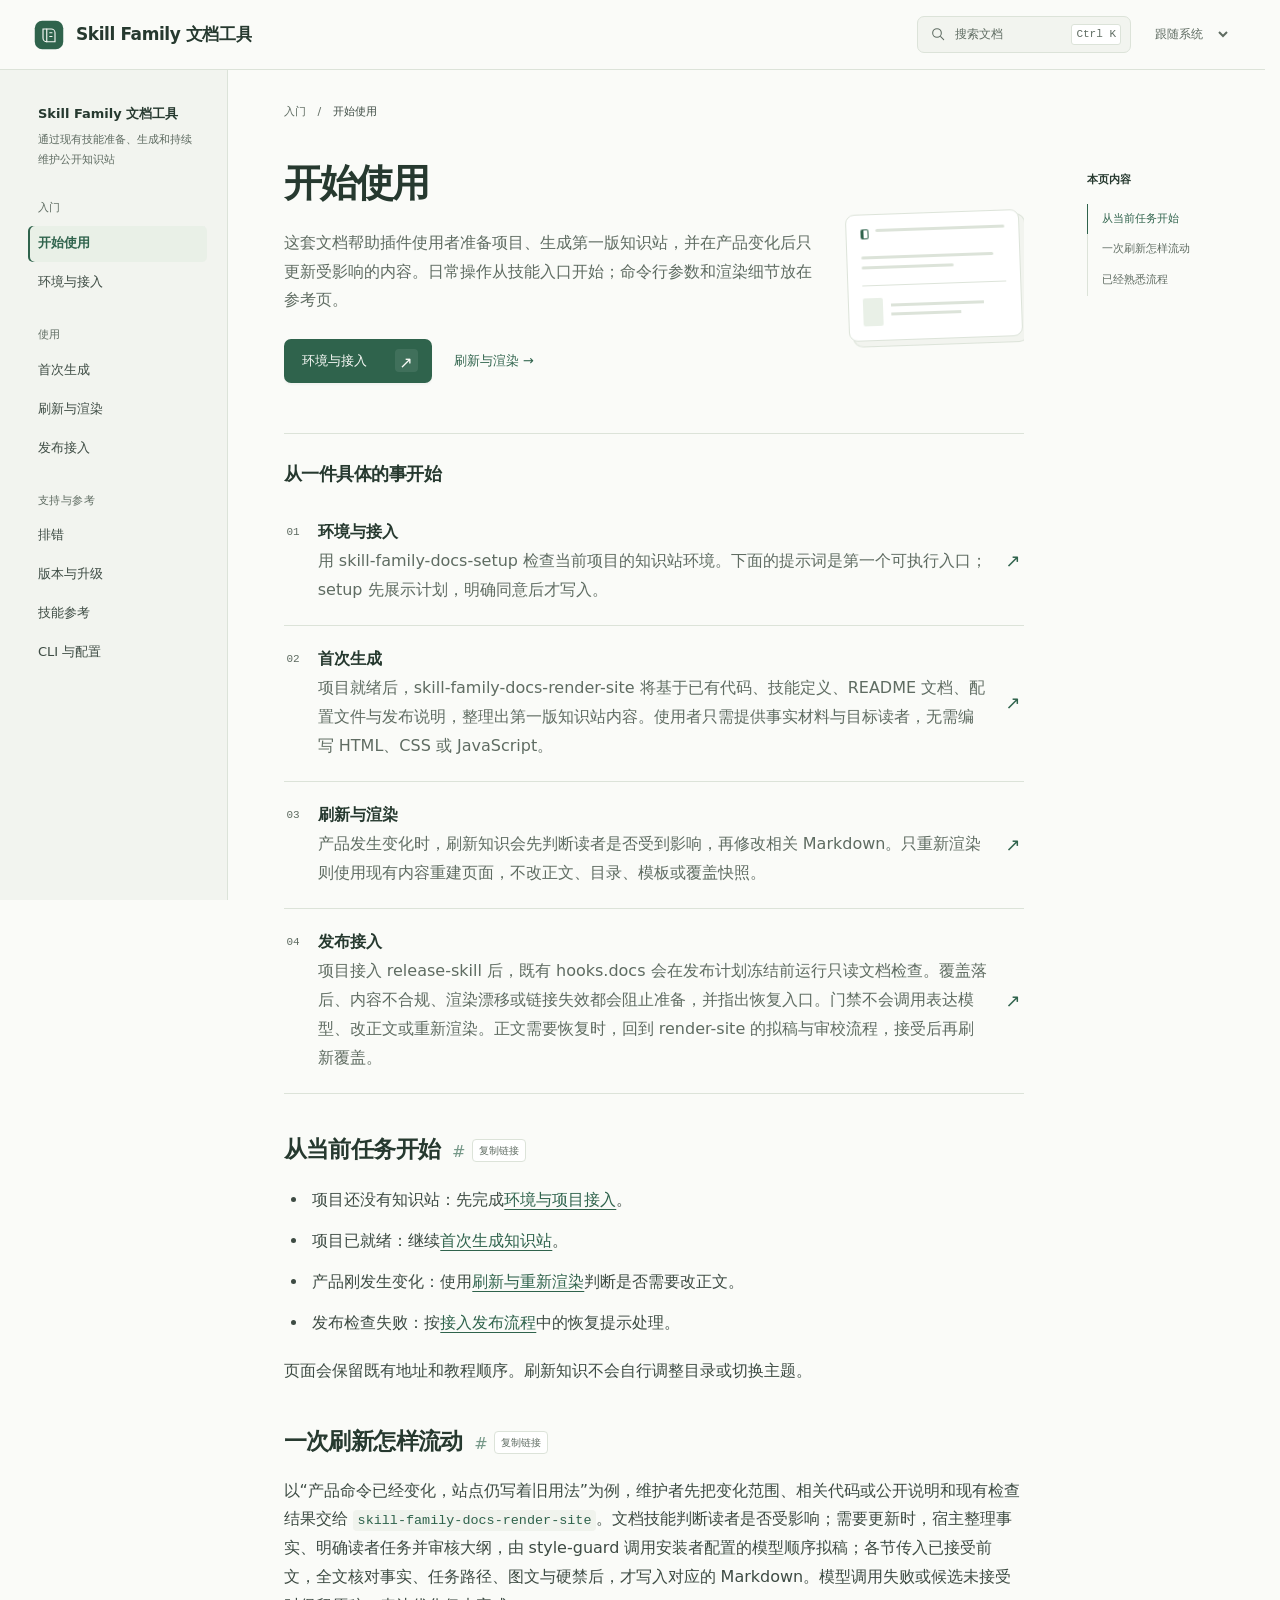
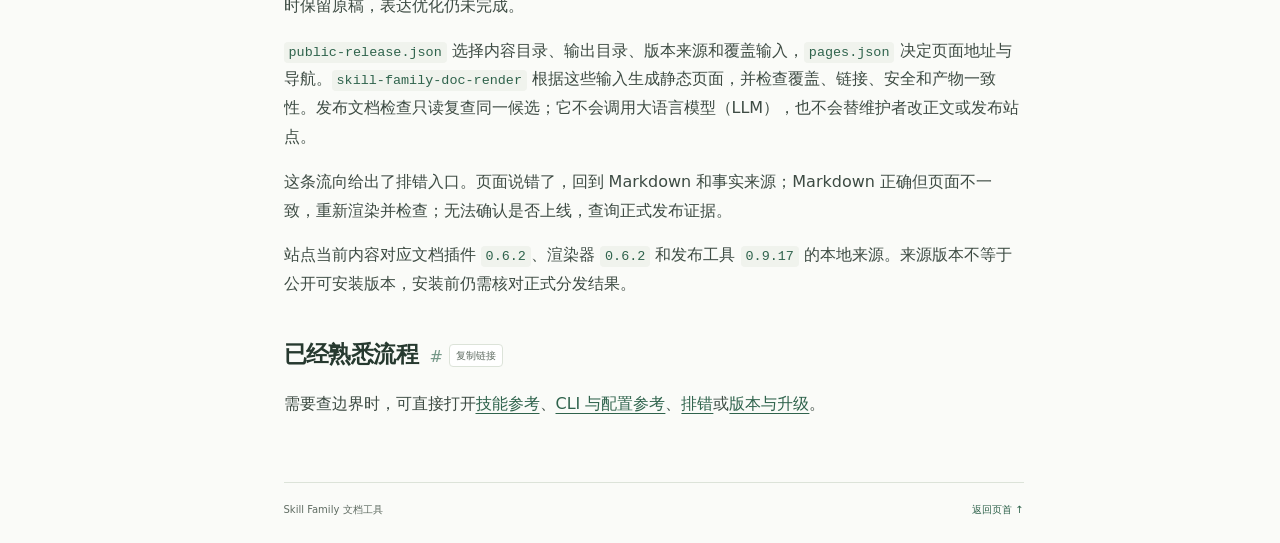
==== index.html @ 0fe3788d "Release 0.6.2" ====
<!-- generated by skill-family-doc-render -->
<!doctype html>
<html lang="zh-CN">
<head>
  <meta charset="utf-8">
  <meta name="viewport" content="width=device-width, initial-scale=1">
  <meta name="description" content="这套文档帮助插件使用者准备项目、生成第一版知识站，并在产品变化后只更新受影响的内容。日常操作从技能入口开始；命令行参数和渲染细节放在参考页。">
  <title>开始使用 · Skill Family 文档工具</title>
  <link rel="icon" href="assets/editorial/mark.svg" type="image/svg+xml">
  <link rel="stylesheet" href="assets/editorial/style.css">
  <script src="assets/editorial/site.js" defer></script>
</head>
<body>
  <a class="skip-link" href="#editorial-main">跳到正文</a>
  <header class="site-header">
    <a class="brand" href="index.html" aria-label="Skill Family 文档工具首页"><img src="assets/editorial/mark.svg" width="30" height="30" alt=""><span>Skill Family 文档工具</span></a>
    <div class="header-tools">
      <button class="search-trigger" id="editorial-search-toggle" aria-label="搜索文档" aria-controls="editorial-search-dialog" hidden><svg viewBox="0 0 24 24" aria-hidden="true"><circle cx="10.5" cy="10.5" r="6.5"></circle><path d="m16 16 4.5 4.5"></path></svg><span>搜索文档</span><kbd>Ctrl K</kbd></button>
      <label class="theme-control" id="editorial-theme-control" hidden><span class="sr-only">外观</span><select id="editorial-theme" aria-label="外观"><option value="system">跟随系统</option><option value="light">浅色</option><option value="dark">深色</option></select></label>
      <button class="mobile-menu" id="editorial-menu-toggle" aria-label="打开文档目录" aria-controls="editorial-mobile-nav" hidden><svg viewBox="0 0 24 24" aria-hidden="true"><path d="M4 7h16M4 12h16M4 17h16"></path></svg></button>
    </div>
  </header>
  <div class="layout">
    <aside class="sidebar" aria-label="文档导航区"><div class="project-label"><strong>Skill Family 文档工具</strong><p>通过现有技能准备、生成和持续维护公开知识站</p></div><nav id="editorial-desktop-nav" aria-label="文档目录"><div class="nav-group"><p>入门</p><a href="index.html" aria-current="page">开始使用</a><a href="getting-started.html">环境与接入</a></div>
<div class="nav-group"><p>使用</p><a href="write-docs.html">首次生成</a><a href="render-site.html">刷新与渲染</a><a href="publish-site.html">发布接入</a></div>
<div class="nav-group"><p>支持与参考</p><a href="troubleshooting.html">排错</a><a href="releases.html">版本与升级</a><a href="plugin-reference.html">技能参考</a><a href="cli-reference.html">CLI 与配置</a></div></nav></aside>
    <main id="editorial-main" tabindex="-1">
      <div id="content" aria-hidden="true"></div>
      <details class="mobile-fallback" id="editorial-mobile-fallback"><summary>文档目录</summary><nav aria-label="窄屏文档目录"><div class="nav-group"><p>入门</p><a href="index.html" aria-current="page">开始使用</a><a href="getting-started.html">环境与接入</a></div>
<div class="nav-group"><p>使用</p><a href="write-docs.html">首次生成</a><a href="render-site.html">刷新与渲染</a><a href="publish-site.html">发布接入</a></div>
<div class="nav-group"><p>支持与参考</p><a href="troubleshooting.html">排错</a><a href="releases.html">版本与升级</a><a href="plugin-reference.html">技能参考</a><a href="cli-reference.html">CLI 与配置</a></div></nav></details>
      <div class="breadcrumb"><span>入门</span><span aria-hidden="true">/</span><span>开始使用</span></div>
      <article id="index" class="page-home">
        <div class="home-hero"><div><h1>开始使用</h1><p class="intro">这套文档帮助插件使用者准备项目、生成第一版知识站，并在产品变化后只更新受影响的内容。日常操作从技能入口开始；命令行参数和渲染细节放在参考页。</p><div class="hero-actions"><a class="button primary" href="getting-started.html">环境与接入<span aria-hidden="true">↗</span></a><a class="text-action" href="render-site.html">刷新与渲染 <span aria-hidden="true">→</span></a></div></div><div class="source-illustration" aria-hidden="true"><div class="mini-document"><div class="mini-title"><span class="mini-logo"></span><span class="mini-row long"></span></div><div class="mini-row long"></div><div class="mini-row"></div><div class="mini-rule"></div><div class="mini-toc"><i></i><div><span></span><span></span></div></div></div></div></div><section class="start-section" aria-labelledby="editorial-tasks"><h2 id="editorial-tasks">从一件具体的事开始</h2><div class="route-list"><a href="getting-started.html"><span class="route-number">01</span><div><h3>环境与接入</h3><p>用 skill-family-docs-setup 检查当前项目的知识站环境。下面的提示词是第一个可执行入口；setup 先展示计划，明确同意后才写入。</p></div><span class="route-arrow" aria-hidden="true">↗</span></a><a href="write-docs.html"><span class="route-number">02</span><div><h3>首次生成</h3><p>项目就绪后，skill-family-docs-render-site 将基于已有代码、技能定义、README 文档、配置文件与发布说明，整理出第一版知识站内容。使用者只需提供事实材料与目标读者，无需编写 HTML、CSS 或 JavaScript。</p></div><span class="route-arrow" aria-hidden="true">↗</span></a><a href="render-site.html"><span class="route-number">03</span><div><h3>刷新与渲染</h3><p>产品发生变化时，刷新知识会先判断读者是否受到影响，再修改相关 Markdown。只重新渲染则使用现有内容重建页面，不改正文、目录、模板或覆盖快照。</p></div><span class="route-arrow" aria-hidden="true">↗</span></a><a href="publish-site.html"><span class="route-number">04</span><div><h3>发布接入</h3><p>项目接入 release-skill 后，既有 hooks.docs 会在发布计划冻结前运行只读文档检查。覆盖落后、内容不合规、渲染漂移或链接失效都会阻止准备，并指出恢复入口。门禁不会调用表达模型、改正文或重新渲染。正文需要恢复时，回到 render-site 的拟稿与审校流程，接受后再刷新覆盖。</p></div><span class="route-arrow" aria-hidden="true">↗</span></a></div></section>
        <h2 id="start" tabindex="-1">从当前任务开始 <a class="heading-link" href="#start" aria-label="定位章节：从当前任务开始">#</a><button class="heading-copy" data-copy-link="start" aria-label="复制章节链接：从当前任务开始" hidden>复制链接</button></h2>
        <ul class="content-list"><li>项目还没有知识站：先完成<a href="getting-started.html">环境与项目接入</a>。</li><li>项目已就绪：继续<a href="write-docs.html">首次生成知识站</a>。</li><li>产品刚发生变化：使用<a href="render-site.html">刷新与重新渲染</a>判断是否需要改正文。</li><li>发布检查失败：按<a href="publish-site.html">接入发布流程</a>中的恢复提示处理。</li></ul>
        <p>页面会保留既有地址和教程顺序。刷新知识不会自行调整目录或切换主题。</p>
        <h2 id="components" tabindex="-1">一次刷新怎样流动 <a class="heading-link" href="#components" aria-label="定位章节：一次刷新怎样流动">#</a><button class="heading-copy" data-copy-link="components" aria-label="复制章节链接：一次刷新怎样流动" hidden>复制链接</button></h2>
        <p>以“产品命令已经变化，站点仍写着旧用法”为例，维护者先把变化范围、相关代码或公开说明和现有检查结果交给 <code>skill-family-docs-render-site</code>。文档技能判断读者是否受影响；需要更新时，宿主整理事实、明确读者任务并审核大纲，由 style-guard 调用安装者配置的模型顺序拟稿；各节传入已接受前文，全文核对事实、任务路径、图文与硬禁后，才写入对应的 Markdown。模型调用失败或候选未接受时保留原稿，表达优化仍未完成。</p>
        <p><code>public-release.json</code> 选择内容目录、输出目录、版本来源和覆盖输入，<code>pages.json</code> 决定页面地址与导航。<code>skill-family-doc-render</code> 根据这些输入生成静态页面，并检查覆盖、链接、安全和产物一致性。发布文档检查只读复查同一候选；它不会调用大语言模型（LLM），也不会替维护者改正文或发布站点。</p>
        <p>这条流向给出了排错入口。页面说错了，回到 Markdown 和事实来源；Markdown 正确但页面不一致，重新渲染并检查；无法确认是否上线，查询正式发布证据。</p>
        <p>站点当前内容对应文档插件 <code>0.6.2</code>、渲染器 <code>0.6.2</code> 和发布工具 <code>0.9.17</code> 的本地来源。来源版本不等于公开可安装版本，安装前仍需核对正式分发结果。</p>
        <h2 id="reference" tabindex="-1">已经熟悉流程 <a class="heading-link" href="#reference" aria-label="定位章节：已经熟悉流程">#</a><button class="heading-copy" data-copy-link="reference" aria-label="复制章节链接：已经熟悉流程" hidden>复制链接</button></h2>
        <p>需要查边界时，可直接打开<a href="plugin-reference.html">技能参考</a>、<a href="cli-reference.html">CLI 与配置参考</a>、<a href="troubleshooting.html">排错</a>或<a href="releases.html">版本与升级</a>。</p>
      </article>
      <footer class="article-footer"><span>Skill Family 文档工具</span><a href="#editorial-main">返回页首 ↑</a></footer>
    </main>
    <aside class="page-outline" aria-label="页内目录"><div class="outline-sticky"><p class="outline-label">本页内容</p><nav id="editorial-page-toc" aria-label="本页内容"><a class="toc-level-2" href="#start">从当前任务开始</a><a class="toc-level-2" href="#components">一次刷新怎样流动</a><a class="toc-level-2" href="#reference">已经熟悉流程</a></nav></div></aside>
  </div>
  <dialog id="editorial-search-dialog" aria-labelledby="editorial-search-title">
    <div class="search-dialog-head"><svg viewBox="0 0 24 24" aria-hidden="true"><circle cx="10.5" cy="10.5" r="6.5"></circle><path d="m16 16 4.5 4.5"></path></svg><h2 id="editorial-search-title" class="sr-only">搜索文档</h2><input id="editorial-search-input" type="search" placeholder="搜索页面、章节与正文" autocomplete="off" aria-label="搜索页面、章节与正文"><button class="dialog-close" id="editorial-close-search" aria-label="关闭搜索">Esc</button></div>
    <p class="search-count" id="editorial-search-count" role="status"></p><div id="editorial-search-results"></div><p class="sr-only" id="editorial-search-active" aria-live="polite"></p><div class="search-help"><span>↑ ↓ 选择 · Enter 打开</span><span>Esc 关闭</span></div>
  </dialog>
  <dialog id="editorial-mobile-nav" aria-labelledby="editorial-menu-title"><div class="mobile-nav-head"><strong id="editorial-menu-title">文档目录</strong><button id="editorial-close-menu">关闭</button></div><nav aria-label="移动文档目录"><div class="nav-group"><p>入门</p><a href="index.html" aria-current="page">开始使用</a><a href="getting-started.html">环境与接入</a></div>
<div class="nav-group"><p>使用</p><a href="write-docs.html">首次生成</a><a href="render-site.html">刷新与渲染</a><a href="publish-site.html">发布接入</a></div>
<div class="nav-group"><p>支持与参考</p><a href="troubleshooting.html">排错</a><a href="releases.html">版本与升级</a><a href="plugin-reference.html">技能参考</a><a href="cli-reference.html">CLI 与配置</a></div></nav></dialog>
  <div class="toast" id="editorial-toast" role="status" aria-live="polite"></div>
  <script id="editorial-search-data" type="application/json">[{"title":"开始使用","page":"开始使用","href":"index.html","content":"这套文档帮助插件使用者准备项目、生成第一版知识站，并在产品变化后只更新受影响的内容。日常操作从技能入口开始；命令行参数和渲染细节放在参考页。 从当前任务开始 项目还没有知识站：先完成环境与项目接入。 项目已就绪：继续首次生成知识站。 产品刚发生变化：使用刷新与重新渲染判断是否需要改正文。 发布检查失败：按接入发布流程中的恢复提示处理。 页面会保留既有地址和教程顺序。刷新知识不会自行调整目录或切换主题。 一次刷新怎样流动 以“产品命令已经变化，站点仍写着旧用法”为例，维护者先把变化范围、相关代码或公开说明和现有检查结果交给 skill-family-docs-render-site。文档技能判断读者是否受影响；需要更新时，宿主整理事实、明确读者任务并审核大纲，由 style-guard 调用安装者配置的模型顺序拟稿；各节传入已接受前文，全文核对事实、任务路径、图文与硬禁后，才写入对应的 Markdown。模型调用失败或候选未接受时保留原稿，表达优化仍未完成。 public-release.json 选择内容目录、输出目录、版本来源和覆盖输入，pages.json 决定页面地址与导航。skill-family-doc-render 根据这些输入生成静态页面，并检查覆盖、链接、安全和产物一致性。发布文档检查只读复查同一候选；它不会调用大语言模型（LLM），也不会替维护者改正文或发布站点。 这条流向给出了排错入口。页面说错了，回到 Markdown 和事实来源；Markdown 正确但页面不一致，重新渲染并检查；无法确认是否上线，查询正式发布证据。 站点当前内容对应文档插件 0.6.2、渲染器 0.6.2 和发布工具 0.9.17 的本地来源。来源版本不等于公开可安装版本，安装前仍需核对正式分发结果。 已经熟悉流程 需要查边界时，可直接打开技能参考、CLI 与配置参考、排错或版本与升级。"},{"title":"从当前任务开始","page":"开始使用","href":"index.html#start","content":"项目还没有知识站：先完成环境与项目接入。 项目已就绪：继续首次生成知识站。 产品刚发生变化：使用刷新与重新渲染判断是否需要改正文。 发布检查失败：按接入发布流程中的恢复提示处理。 页面会保留既有地址和教程顺序。刷新知识不会自行调整目录或切换主题。"},{"title":"一次刷新怎样流动","page":"开始使用","href":"index.html#components","content":"以“产品命令已经变化，站点仍写着旧用法”为例，维护者先把变化范围、相关代码或公开说明和现有检查结果交给 skill-family-docs-render-site。文档技能判断读者是否受影响；需要更新时，宿主整理事实、明确读者任务并审核大纲，由 style-guard 调用安装者配置的模型顺序拟稿；各节传入已接受前文，全文核对事实、任务路径、图文与硬禁后，才写入对应的 Markdown。模型调用失败或候选未接受时保留原稿，表达优化仍未完成。 public-release.json 选择内容目录、输出目录、版本来源和覆盖输入，pages.json 决定页面地址与导航。skill-family-doc-render 根据这些输入生成静态页面，并检查覆盖、链接、安全和产物一致性。发布文档检查只读复查同一候选；它不会调用大语言模型（LLM），也不会替维护者改正文或发布站点。 这条流向给出了排错入口。页面说错了，回到 Markdown 和事实来源；Markdown 正确但页面不一致，重新渲染并检查；无法确认是否上线，查询正式发布证据。 站点当前内容对应文档插件 0.6.2、渲染器 0.6.2 和发布工具 0.9.17 的本地来源。来源版本不等于公开可安装版本，安装前仍需核对正式分发结果。"},{"title":"已经熟悉流程","page":"开始使用","href":"index.html#reference","content":"需要查边界时，可直接打开技能参考、CLI 与配置参考、排错或版本与升级。"},{"title":"环境与项目接入","page":"环境与项目接入","href":"getting-started.html","content":"用 skill-family-docs-setup 检查当前项目的知识站环境。下面的提示词是第一个可执行入口；setup 先展示计划，明确同意后才写入。 发起接入请求 在目标项目的任务中使用这段提示词： 请使用 skill-family-docs-setup 检查并接入当前项目的知识站。保留已有文档检查，只补缺少的本地配置；不要创建远端，不要发布。完成后列出改动、运行命令和成功信号。 这段提示词启动接入事务，不授权执行尚未展示的计划。setup 会先用零写入方式核对精确发布包的公开合同，再列出官方版本、配置值、安装命令、将创建或保持不变的路径、不会执行的动作和成功信号，然后询问是否执行。授权前的 Git 查询会禁用 optional locks。确认计划后可以回复“按以上计划执行”。整份计划存在未定字段、执行前发现依据变化，或需要增加计划外命令时，setup 重新展示完整计划并再次取得授权。若只想检查，把“检查并接入”改成“只读检查，不修改文件”。 需要提供什么 当前项目目录和允许公开的材料范围。 已有 README、规格、技能、配置和发布说明。 必须保留的文档检查及其运行目录。 已知的输出目录、版本来源或发布配置冲突。 setup 会先读取项目的 Node.js 约束，再核对实际运行时和精确依赖。版本来源、输出路径或已有检查发生冲突时，它应列出具体差异，不会直接覆盖。 setup 还会逐项展开 site.coverage.inputs，核对模式实际命中的文件。覆盖范围只保留源码、配置、权威文档和版本来源；缓存、日志、安装依赖、生成物与临时构建内容应排除。合法但尚未被 Git 跟踪的新源码或正文仍属于产品输入，不能因为忽略规则而丢失。 覆盖模式只使用普通相对路径、* 和 **。现有快照恰好一致，不代表宽泛模式已经选对；发现模式命中缓存等不稳定文件时，只读诊断会列出具体模式、意外文件和收窄方向。 setup 优先复用项目已有的精确版本 CLI（命令行工具）。它通过宿主 Web 或不写文件的 registry HTTP 查询核实官方已发布版本；只有会写缓存或日志的客户端可用时，停止并报告前提不足。找不到已有 CLI 时，它按项目政策形成接入计划： 项目允许添加工具依赖时，计划列出当前包管理器的完整精确安装命令；用户批准后，setup 才修改包清单和锁文件。 项目禁止 devDependencies，但明确允许精确版本的外部 QA（质量检查）工具时，计划列出精确版本的临时调用；用户批准前不运行会隐式安装依赖的命令，也不修改包清单和锁文件。 两条路径都不符合项目政策时，setup 会停止接入并报告阻塞。 setup 只有在完整解析配置，或对全文件完成精确搜索后，才能判断字段不存在。文件开头、局部片段或被截断的输出不能证明 hooks.docs 等字段缺失。 配置起草与刷新使用的模型 站点接线与表达服务分别检查。准备首次起草、内容刷新或整篇重写时，setup 会引导你在自己的 shell 中配置 OpenAI 兼容服务的三项参数：基础地址（base URL）、模型名称，以及存放 API key 的环境变量名。以下为配置示例，地址与模型名须替换为你实际选择的服务与模型；第三项仅填写 key 所在的环境变量名，而非 key 本身： export SKILL_FAMILY_DOCS_ENDPOINT='https://api.example.com/v1' export SKILL_FAMILY_DOCS_MODEL='your-selected-model' export SKILL_FAMILY_DOCS_CREDENTIAL_ENV='MY_DOCS_API_KEY' 实际的 API key 必须由你在自己的 shell 或已有安全来源中设置并导出至 MY_DOCS_API_KEY。若使用其他变量名，需同步更新 SKILL_FAMILY_DOCS_CREDENTIAL_ENV 的值。请勿将 key 发送至聊天窗口、写入项目文件或日志，也禁止作为命令行参数传入。 setup 不会自动编辑你的 shell 配置、读取认证文件或用户级模型配置，也不会从 LLM_* 等变量自动补齐三项。服务与模型无默认绑定，不强制使用特定提供者或模型。 本地就绪检查仅确认以下条件： SKILL_FAMILY_DOCS_ENDPOINT 存在且非空 SKILL_FAMILY_DOCS_MODEL 存在且非空 SKILL_FAMILY_DOCS_CREDENTIAL_ENV 为合法的环境变量名（以字母或下划线开头，后续字符为字母、数字或下划线） 所引用的环境变量（如 MY_DOCS_API_KEY）存在且非空 检查结果以固定格式输出四项布尔值，不显示任何变量值或 key 内容。该检查不联网、不读取文稿、不写文件，也不验证服务可达性、key 有效性或模型可用性。 退出码 0 表示配置齐全，退出码 2 表示存在缺项或变量名不合法。 临时 export 命令仅影响当前 shell 及其后续启动的子进程。若你修改了可信的 shell 配置，需自行重新加载。已启动的宿主进程不会自动继承新配置。必须退出宿主后，从已配置的环境重新启动，或按宿主正常方式重启并核对实际进程环境。仅新开任务无法保证环境已更新。 仅重新渲染、机械检查、读取证明、覆盖检查与刷新、治理及发布检查无需模型配置。setup 会分别报告站点接入与表达配置状态；表达配置缺项仅阻断起草、刷新与整篇重写，不影响已可用的纯渲染路径。 本地配置齐全不等于模型调用成功。首次真正外发前，宿主仍需说明文稿与上下文将发送至所配置服务，并沿既有授权与候选核收流程执行。 接入会补齐什么 接入流程只处理缺项：精确的渲染包依赖、public-release.json 中的站点项、页面清单、经过实际展开核对的覆盖配置，以及项目已有的文档检查入口。正文仍由 skill-family-docs-render-site 在首次生成阶段创建。 项目已经使用自定义渲染器、HTML 源或自有站点命令时，setup 不会简单返回“不适用”，也不修复原渲染器。它会核对源目录、输出目录、命令和发布检查是否争用，再提供实际可行的保留现状、兼容接入或显式迁移路径。用户选择并批准其中一条计划后才写入；显式迁移的正文转换和首次生成仍交给 render-site。 项目已经采用 release-skill 时，新站检查进入现有 hooks.docs 调用链。setup 保留原命令、顺序和失败传播；现有入口无法安全组合时，它会报告冲突，不会替换原检查或另建旁路 hook。项目尚未配置发布目标时，本地知识站仍可就绪；结果应明确写明“发布集成未配置”，不能猜测远端。 怎样确认就绪 检查项 成功信号 运行环境 Node.js 路径与版本满足项目约束，精确依赖可定位 内容范围 输入目录、输出目录和公开边界已经确认 文档检查 原检查继续运行，新站检查进入同一失败传播路径 重复接入 配置和锁文件字节不变；只有正文、覆盖、渲染和只读项目检查都满足时才报告“已就绪，无需变更” 配置接好但正文尚未生成时，setup 报告“接入配置完成，等待首次生成”，随后转到首次生成知识站。正文、覆盖或渲染有待处理时，它报告“已接入，站点待处理”。若 setup 报冲突，先按排错确认应保留的配置。 接入失败后怎么做 保留原始错误、命令退出码和文件差异。环境错误先修正运行时；配置冲突先确定权威路径；缺少发布目标则停在本地就绪状态。不要通过删除原检查或放宽安全规则来取得通过结果。"},{"title":"发起接入请求","page":"环境与项目接入","href":"getting-started.html#request","content":"在目标项目的任务中使用这段提示词： 请使用 skill-family-docs-setup 检查并接入当前项目的知识站。保留已有文档检查，只补缺少的本地配置；不要创建远端，不要发布。完成后列出改动、运行命令和成功信号。 这段提示词启动接入事务，不授权执行尚未展示的计划。setup 会先用零写入方式核对精确发布包的公开合同，再列出官方版本、配置值、安装命令、将创建或保持不变的路径、不会执行的动作和成功信号，然后询问是否执行。授权前的 Git 查询会禁用 optional locks。确认计划后可以回复“按以上计划执行”。整份计划存在未定字段、执行前发现依据变化，或需要增加计划外命令时，setup 重新展示完整计划并再次取得授权。若只想检查，把“检查并接入”改成“只读检查，不修改文件”。"},{"title":"需要提供什么","page":"环境与项目接入","href":"getting-started.html#inputs","content":"当前项目目录和允许公开的材料范围。 已有 README、规格、技能、配置和发布说明。 必须保留的文档检查及其运行目录。 已知的输出目录、版本来源或发布配置冲突。 setup 会先读取项目的 Node.js 约束，再核对实际运行时和精确依赖。版本来源、输出路径或已有检查发生冲突时，它应列出具体差异，不会直接覆盖。 setup 还会逐项展开 site.coverage.inputs，核对模式实际命中的文件。覆盖范围只保留源码、配置、权威文档和版本来源；缓存、日志、安装依赖、生成物与临时构建内容应排除。合法但尚未被 Git 跟踪的新源码或正文仍属于产品输入，不能因为忽略规则而丢失。 覆盖模式只使用普通相对路径、* 和 **。现有快照恰好一致，不代表宽泛模式已经选对；发现模式命中缓存等不稳定文件时，只读诊断会列出具体模式、意外文件和收窄方向。 setup 优先复用项目已有的精确版本 CLI（命令行工具）。它通过宿主 Web 或不写文件的 registry HTTP 查询核实官方已发布版本；只有会写缓存或日志的客户端可用时，停止并报告前提不足。找不到已有 CLI 时，它按项目政策形成接入计划： 项目允许添加工具依赖时，计划列出当前包管理器的完整精确安装命令；用户批准后，setup 才修改包清单和锁文件。 项目禁止 devDependencies，但明确允许精确版本的外部 QA（质量检查）工具时，计划列出精确版本的临时调用；用户批准前不运行会隐式安装依赖的命令，也不修改包清单和锁文件。 两条路径都不符合项目政策时，setup 会停止接入并报告阻塞。 setup 只有在完整解析配置，或对全文件完成精确搜索后，才能判断字段不存在。文件开头、局部片段或被截断的输出不能证明 hooks.docs 等字段缺失。"},{"title":"配置起草与刷新使用的模型","page":"环境与项目接入","href":"getting-started.html#expression-config","content":"站点接线与表达服务分别检查。准备首次起草、内容刷新或整篇重写时，setup 会引导你在自己的 shell 中配置 OpenAI 兼容服务的三项参数：基础地址（base URL）、模型名称，以及存放 API key 的环境变量名。以下为配置示例，地址与模型名须替换为你实际选择的服务与模型；第三项仅填写 key 所在的环境变量名，而非 key 本身： export SKILL_FAMILY_DOCS_ENDPOINT='https://api.example.com/v1' export SKILL_FAMILY_DOCS_MODEL='your-selected-model' export SKILL_FAMILY_DOCS_CREDENTIAL_ENV='MY_DOCS_API_KEY' 实际的 API key 必须由你在自己的 shell 或已有安全来源中设置并导出至 MY_DOCS_API_KEY。若使用其他变量名，需同步更新 SKILL_FAMILY_DOCS_CREDENTIAL_ENV 的值。请勿将 key 发送至聊天窗口、写入项目文件或日志，也禁止作为命令行参数传入。 setup 不会自动编辑你的 shell 配置、读取认证文件或用户级模型配置，也不会从 LLM_* 等变量自动补齐三项。服务与模型无默认绑定，不强制使用特定提供者或模型。 本地就绪检查仅确认以下条件： SKILL_FAMILY_DOCS_ENDPOINT 存在且非空 SKILL_FAMILY_DOCS_MODEL 存在且非空 SKILL_FAMILY_DOCS_CREDENTIAL_ENV 为合法的环境变量名（以字母或下划线开头，后续字符为字母、数字或下划线） 所引用的环境变量（如 MY_DOCS_API_KEY）存在且非空 检查结果以固定格式输出四项布尔值，不显示任何变量值或 key 内容。该检查不联网、不读取文稿、不写文件，也不验证服务可达性、key 有效性或模型可用性。 退出码 0 表示配置齐全，退出码 2 表示存在缺项或变量名不合法。 临时 export 命令仅影响当前 shell 及其后续启动的子进程。若你修改了可信的 shell 配置，需自行重新加载。已启动的宿主进程不会自动继承新配置。必须退出宿主后，从已配置的环境重新启动，或按宿主正常方式重启并核对实际进程环境。仅新开任务无法保证环境已更新。 仅重新渲染、机械检查、读取证明、覆盖检查与刷新、治理及发布检查无需模型配置。setup 会分别报告站点接入与表达配置状态；表达配置缺项仅阻断起草、刷新与整篇重写，不影响已可用的纯渲染路径。 本地配置齐全不等于模型调用成功。首次真正外发前，宿主仍需说明文稿与上下文将发送至所配置服务，并沿既有授权与候选核收流程执行。"},{"title":"接入会补齐什么","page":"环境与项目接入","href":"getting-started.html#changes","content":"接入流程只处理缺项：精确的渲染包依赖、public-release.json 中的站点项、页面清单、经过实际展开核对的覆盖配置，以及项目已有的文档检查入口。正文仍由 skill-family-docs-render-site 在首次生成阶段创建。 项目已经使用自定义渲染器、HTML 源或自有站点命令时，setup 不会简单返回“不适用”，也不修复原渲染器。它会核对源目录、输出目录、命令和发布检查是否争用，再提供实际可行的保留现状、兼容接入或显式迁移路径。用户选择并批准其中一条计划后才写入；显式迁移的正文转换和首次生成仍交给 render-site。 项目已经采用 release-skill 时，新站检查进入现有 hooks.docs 调用链。setup 保留原命令、顺序和失败传播；现有入口无法安全组合时，它会报告冲突，不会替换原检查或另建旁路 hook。项目尚未配置发布目标时，本地知识站仍可就绪；结果应明确写明“发布集成未配置”，不能猜测远端。"},{"title":"怎样确认就绪","page":"环境与项目接入","href":"getting-started.html#result","content":"检查项 成功信号 运行环境 Node.js 路径与版本满足项目约束，精确依赖可定位 内容范围 输入目录、输出目录和公开边界已经确认 文档检查 原检查继续运行，新站检查进入同一失败传播路径 重复接入 配置和锁文件字节不变；只有正文、覆盖、渲染和只读项目检查都满足时才报告“已就绪，无需变更” 配置接好但正文尚未生成时，setup 报告“接入配置完成，等待首次生成”，随后转到首次生成知识站。正文、覆盖或渲染有待处理时，它报告“已接入，站点待处理”。若 setup 报冲突，先按排错确认应保留的配置。"},{"title":"接入失败后怎么做","page":"环境与项目接入","href":"getting-started.html#recover","content":"保留原始错误、命令退出码和文件差异。环境错误先修正运行时；配置冲突先确定权威路径；缺少发布目标则停在本地就绪状态。不要通过删除原检查或放宽安全规则来取得通过结果。"},{"title":"首次生成知识站","page":"首次生成知识站","href":"write-docs.html","content":"项目就绪后，skill-family-docs-render-site 将基于已有代码、技能定义、README 文档、配置文件与发布说明，整理出第一版知识站内容。使用者只需提供事实材料与目标读者，无需编写 HTML、CSS 或 JavaScript。 发起首次生成 在已完成 setup 的项目环境中，执行以下提示词以启动生成流程： 请使用 skill-family-docs-render-site 为当前项目生成第一版知识站。读取已有公开材料，按实际用户任务组织内容；完成事实核对、style-guard 审校、覆盖刷新和统一渲染。保留既有检查，不发布。 如果项目尚未接入，render-site 会先调用 setup 检查并展示接入计划。用户明确同意已展示的计划，且复核未漂移后才完成接入，再继续首次生成。 准备表达服务 在首次生成前，需在当前进程环境中配置以下三项： SKILL_FAMILY_DOCS_ENDPOINT：OpenAI 兼容服务地址 SKILL_FAMILY_DOCS_MODEL：模型标识 SKILL_FAMILY_DOCS_CREDENTIAL_ENV：凭据所在环境变量名 凭据值仅由脚本从该变量名对应的环境变量中读取，不会写入命令行、文稿或诊断日志。安装者可自行选择服务与模型。 宿主在首次外发内容前，会明确告知正文与写作上下文将发送至该服务。若配置缺失、调用失败或候选未被接受，系统将保留原稿，表达优化视为未完成。此时应补全配置或恢复当前完整语义单元，再继续核收，不得以旧表达流程替代新流程宣称完成。 事实材料来源 版本与标签：从 site.versionSources 指向的权威 JSON 文件中获取。 命令、参数与返回行为：以当前代码库、README 与测试用例为准。 用户步骤与排错说明：需经过事实核对与任务冷读验证。 敏感信息：未公开的路径、凭据与业务数据不得进入内容源。 渲染器仅处理已冻结的输入，不访问网络，也不判断本地版本是否已正式发布。安装可用性需另行查阅官方分发结果。 编写和审校内容 正文仅保存于页面清单对应的 Markdown 文件中。每项主要功能从读者可能遇到的实际问题出发，围绕同一任务场景，清晰说明适用条件、必要输入、操作入口、成功结果与失败恢复路径。这些是内容要求，而非固定标题；页面结构按读者完成任务的自然顺序组织。一级标题由 pages.json 统一生成，正文从二级标题开始。 起草工作由 style-guard 组织脚本执行。宿主需先明确读者角色、任务目标，整理完整事实材料并审核大纲，再按完整语义单元顺序调用模型。每次调用均需带入审核大纲、当前材料与已接受前文。各节内容经核收后，通读全文，完成事实、条件、例外、命令、链接、图文与稳定锚点的全面核对，通过任务冷读与硬禁检查后方可写入。 模型仅输出候选内容，不自动接受。当需要帮助读者选择接入方式或定位故障时，再解释相关组件。架构说明应沿同一操作流程讲清职责与数据流向，避免使用目录树或函数清单填充页面；缺乏代码、接口或权威设计依据时，仅描述可观测行为。 首次生成会得到什么 成功生成后，将获得以下内容： 一份稳定页面清单 受限的 Markdown 内容源 统一模板生成的静态页面 渲染基线 已审阅的覆盖快照 所有页面链接使用相对地址，可部署至仓库子路径。 生成完成后，应使用不改写正式目录的 HTTP 服务进行预览。若需插桩，预览工具只能读取独立副本。 结果不完整时 当输入事实不足时，应缩小页面内容范围或补齐材料，不得使用占位段落凑篇幅。内容检查失败时，修改 Markdown 源文件；渲染失败时，保留旧输出与基线。完成首次生成后，可继续阅读 刷新与重新渲染。"},{"title":"发起首次生成","page":"首次生成知识站","href":"write-docs.html#request","content":"在已完成 setup 的项目环境中，执行以下提示词以启动生成流程： 请使用 skill-family-docs-render-site 为当前项目生成第一版知识站。读取已有公开材料，按实际用户任务组织内容；完成事实核对、style-guard 审校、覆盖刷新和统一渲染。保留既有检查，不发布。 如果项目尚未接入，render-site 会先调用 setup 检查并展示接入计划。用户明确同意已展示的计划，且复核未漂移后才完成接入，再继续首次生成。"},{"title":"准备表达服务","page":"首次生成知识站","href":"write-docs.html#expression-service","content":"在首次生成前，需在当前进程环境中配置以下三项： SKILL_FAMILY_DOCS_ENDPOINT：OpenAI 兼容服务地址 SKILL_FAMILY_DOCS_MODEL：模型标识 SKILL_FAMILY_DOCS_CREDENTIAL_ENV：凭据所在环境变量名 凭据值仅由脚本从该变量名对应的环境变量中读取，不会写入命令行、文稿或诊断日志。安装者可自行选择服务与模型。 宿主在首次外发内容前，会明确告知正文与写作上下文将发送至该服务。若配置缺失、调用失败或候选未被接受，系统将保留原稿，表达优化视为未完成。此时应补全配置或恢复当前完整语义单元，再继续核收，不得以旧表达流程替代新流程宣称完成。"},{"title":"事实材料来源","page":"首次生成知识站","href":"write-docs.html#materials","content":"版本与标签：从 site.versionSources 指向的权威 JSON 文件中获取。 命令、参数与返回行为：以当前代码库、README 与测试用例为准。 用户步骤与排错说明：需经过事实核对与任务冷读验证。 敏感信息：未公开的路径、凭据与业务数据不得进入内容源。 渲染器仅处理已冻结的输入，不访问网络，也不判断本地版本是否已正式发布。安装可用性需另行查阅官方分发结果。"},{"title":"编写和审校内容","page":"首次生成知识站","href":"write-docs.html#update-page","content":"正文仅保存于页面清单对应的 Markdown 文件中。每项主要功能从读者可能遇到的实际问题出发，围绕同一任务场景，清晰说明适用条件、必要输入、操作入口、成功结果与失败恢复路径。这些是内容要求，而非固定标题；页面结构按读者完成任务的自然顺序组织。一级标题由 pages.json 统一生成，正文从二级标题开始。 起草工作由 style-guard 组织脚本执行。宿主需先明确读者角色、任务目标，整理完整事实材料并审核大纲，再按完整语义单元顺序调用模型。每次调用均需带入审核大纲、当前材料与已接受前文。各节内容经核收后，通读全文，完成事实、条件、例外、命令、链接、图文与稳定锚点的全面核对，通过任务冷读与硬禁检查后方可写入。 模型仅输出候选内容，不自动接受。当需要帮助读者选择接入方式或定位故障时，再解释相关组件。架构说明应沿同一操作流程讲清职责与数据流向，避免使用目录树或函数清单填充页面；缺乏代码、接口或权威设计依据时，仅描述可观测行为。"},{"title":"首次生成会得到什么","page":"首次生成知识站","href":"write-docs.html#result","content":"成功生成后，将获得以下内容： 一份稳定页面清单 受限的 Markdown 内容源 统一模板生成的静态页面 渲染基线 已审阅的覆盖快照 所有页面链接使用相对地址，可部署至仓库子路径。 生成完成后，应使用不改写正式目录的 HTTP 服务进行预览。若需插桩，预览工具只能读取独立副本。"},{"title":"结果不完整时","page":"首次生成知识站","href":"write-docs.html#recover","content":"当输入事实不足时，应缩小页面内容范围或补齐材料，不得使用占位段落凑篇幅。内容检查失败时，修改 Markdown 源文件；渲染失败时，保留旧输出与基线。完成首次生成后，可继续阅读 刷新与重新渲染。"},{"title":"刷新与重新渲染","page":"刷新与重新渲染","href":"render-site.html","content":"产品发生变化时，刷新知识会先判断读者是否受到影响，再修改相关 Markdown。只重新渲染则使用现有内容重建页面，不改正文、目录、模板或覆盖快照。 刷新知识 需要让内容跟上产品变化时，先在已加载文档技能的宿主中进入目标项目的会话，再使用这段提示词： 请使用 skill-family-docs-render-site 刷新当前项目的知识站。读取已暂存、未暂存和未跟踪变化，只更新影响公开行为的内容；保留页面 ID、分组、顺序和主题。完成事实核对与 style-guard 审校后再刷新覆盖并渲染，不发布。 刷新会读取 Git 差异、现有覆盖状态和项目已采用的制品关系。公开命令、输入、输出或失败方式变化时，宿主先整理受影响材料并审核大纲，经 style-guard 的脚本按完整语义单元顺序拟稿、传入已接受前文。全文核收后只写对应页面和必要链接；缺配置、失败或候选未接受时保留原稿，报告表达优化未完成，不提前刷新覆盖。内部实现变化但公开行为不变时，正文保持不动，并记录判断依据。 刷新时，技能会在目标 public-release.json 所在目录调用 skill-family-doc-render --status --repo \u003cname\u003e，读取覆盖状态、变化路径和差异建议。对覆盖范围内的输入，该命令同时查看已提交变化和已暂存、未暂存、未跟踪变化；有覆盖快照提交记录时，从该提交比较到 HEAD；没有记录时，会提示“覆盖快照尚未提交”并列出相关输入。因此，工作区没有未提交改动也不能直接判定无需更新。 没有产品变化 无变化刷新不应重写正文。技能应报告核对过的输入和“无需更新”的原因；页面清单、主题、覆盖快照和生成物保持原样。 目录调整和模板升级属于显式结构变更。只有用户明确提出这类任务时，才展示新旧页面职责和 URL 差异。 用户明确要求整篇重写时，可以放下原来的句式，按同一组事实重新组织相关页面。页面 ID、URL、已有稳定锚点、命令、版本来源和必要限制仍要保留。整篇重写不会自动调整目录、切换主题或改变产品行为；完成后用同一个使用场景复核输入、操作、结果和失败恢复。 只重新渲染 内容已经确认正确，只需重建静态文件时，使用另一段提示词： 请按当前内容源重新渲染知识站。不要修改正文、页面清单、模板选择或覆盖快照；完成后报告渲染检查和产物差异，不发布。 纯渲染遇到覆盖落后时，仍可以重建产物，但要报告“仍需内容审阅”，不能自行扩大为内容审阅，也不能刷新覆盖来消除提示。 怎样判断完成 操作 允许改变 必须保持 刷新知识 受产品变化影响的 Markdown、必要引用、审阅后的覆盖和生成物 页面 ID、分组、顺序、主题 重新渲染 由现有源确定的生成物和渲染基线 正文、页面清单、覆盖快照、模板选择 两种操作都要通过渲染一致性、链接、资源和公开安全检查。出现漂移时回到内容源或渲染流程修复，不手改生成目录。 覆盖落后或检查失败时，保留实际仓库名、public-release.json 位置、失败输出和退出码，按检查失败后恢复选择下一步。覆盖落后先判断文档影响并完成内容审阅；正文正确但产物漂移时重新渲染。修复后重新运行原检查。 预览不会改正式文件 正式输出目录只由渲染器写入。优先使用只读 HTTP 服务预览。present_files 等可能写回文件的宿主工具不得接收正式输出；使用这类工具前，把完整输出目录复制到仓库外的临时目录，只预览副本。工具返回后，把只读项目检查作为最后一步；检查失败时不能报告任务完成。"},{"title":"刷新知识","page":"刷新与重新渲染","href":"render-site.html#refresh","content":"需要让内容跟上产品变化时，先在已加载文档技能的宿主中进入目标项目的会话，再使用这段提示词： 请使用 skill-family-docs-render-site 刷新当前项目的知识站。读取已暂存、未暂存和未跟踪变化，只更新影响公开行为的内容；保留页面 ID、分组、顺序和主题。完成事实核对与 style-guard 审校后再刷新覆盖并渲染，不发布。 刷新会读取 Git 差异、现有覆盖状态和项目已采用的制品关系。公开命令、输入、输出或失败方式变化时，宿主先整理受影响材料并审核大纲，经 style-guard 的脚本按完整语义单元顺序拟稿、传入已接受前文。全文核收后只写对应页面和必要链接；缺配置、失败或候选未接受时保留原稿，报告表达优化未完成，不提前刷新覆盖。内部实现变化但公开行为不变时，正文保持不动，并记录判断依据。 刷新时，技能会在目标 public-release.json 所在目录调用 skill-family-doc-render --status --repo \u003cname\u003e，读取覆盖状态、变化路径和差异建议。对覆盖范围内的输入，该命令同时查看已提交变化和已暂存、未暂存、未跟踪变化；有覆盖快照提交记录时，从该提交比较到 HEAD；没有记录时，会提示“覆盖快照尚未提交”并列出相关输入。因此，工作区没有未提交改动也不能直接判定无需更新。"},{"title":"没有产品变化","page":"刷新与重新渲染","href":"render-site.html#no-change","content":"无变化刷新不应重写正文。技能应报告核对过的输入和“无需更新”的原因；页面清单、主题、覆盖快照和生成物保持原样。 目录调整和模板升级属于显式结构变更。只有用户明确提出这类任务时，才展示新旧页面职责和 URL 差异。 用户明确要求整篇重写时，可以放下原来的句式，按同一组事实重新组织相关页面。页面 ID、URL、已有稳定锚点、命令、版本来源和必要限制仍要保留。整篇重写不会自动调整目录、切换主题或改变产品行为；完成后用同一个使用场景复核输入、操作、结果和失败恢复。"},{"title":"只重新渲染","page":"刷新与重新渲染","href":"render-site.html#render-only","content":"内容已经确认正确，只需重建静态文件时，使用另一段提示词： 请按当前内容源重新渲染知识站。不要修改正文、页面清单、模板选择或覆盖快照；完成后报告渲染检查和产物差异，不发布。 纯渲染遇到覆盖落后时，仍可以重建产物，但要报告“仍需内容审阅”，不能自行扩大为内容审阅，也不能刷新覆盖来消除提示。"},{"title":"怎样判断完成","page":"刷新与重新渲染","href":"render-site.html#result","content":"操作 允许改变 必须保持 刷新知识 受产品变化影响的 Markdown、必要引用、审阅后的覆盖和生成物 页面 ID、分组、顺序、主题 重新渲染 由现有源确定的生成物和渲染基线 正文、页面清单、覆盖快照、模板选择 两种操作都要通过渲染一致性、链接、资源和公开安全检查。出现漂移时回到内容源或渲染流程修复，不手改生成目录。 覆盖落后或检查失败时，保留实际仓库名、public-release.json 位置、失败输出和退出码，按检查失败后恢复选择下一步。覆盖落后先判断文档影响并完成内容审阅；正文正确但产物漂移时重新渲染。修复后重新运行原检查。"},{"title":"预览不会改正式文件","page":"刷新与重新渲染","href":"render-site.html#preview","content":"正式输出目录只由渲染器写入。优先使用只读 HTTP 服务预览。present_files 等可能写回文件的宿主工具不得接收正式输出；使用这类工具前，把完整输出目录复制到仓库外的临时目录，只预览副本。工具返回后，把只读项目检查作为最后一步；检查失败时不能报告任务完成。"},{"title":"接入发布流程","page":"接入发布流程","href":"publish-site.html","content":"项目接入 release-skill 后，既有 hooks.docs 会在发布计划冻结前运行只读文档检查。覆盖落后、内容不合规、渲染漂移或链接失效都会阻止准备，并指出恢复入口。门禁不会调用表达模型、改正文或重新渲染。正文需要恢复时，回到 render-site 的拟稿与审校流程，接受后再刷新覆盖。 首次接入发布流程 知识站已在本地就绪，但项目还没有发布配置时，先使用 release-skill 的既有 setup 合同建立发布目标。文档插件不会猜测公开仓库、分支或外部权限。 项目已经存在发布配置时，skill-family-docs-setup 只把站点检查加入原有文档门。原检查的顺序、运行目录和失败传播必须保留；已有 check:release-docs 时扩展该入口，不直接覆盖。 可用这段提示词核对接线结果： 请检查当前项目的知识站发布接线。保留 hooks.docs 中已有检查，确认新站检查只读且失败会阻止 release prepare；不要批准、发布或修改远端。 检查结果应列出实际命令、运行目录和未配置的发布事项。 日常发布前检查 发布准备会调用项目的 check:release-docs。该入口先保留项目自己的制品和文档检查，再核对知识站的输入安全、覆盖状态、正文规则、渲染一致性、链接和资源。 全部检查通过只表示本地候选满足发布前条件。提交、推送、批准、发布、站点部署和宿主更新仍需各自授权与实际验证。 检查失败后恢复 失败输出应包含仓库名称、配置位置、实际变化或漂移原因，以及一段可复制的 render-site 恢复提示。当前宿主已经加载文档技能时，可以继续刷新内容；没有自动路由能力时，必须把提示交给用户，不能声称后台已经处理。 根据错误选择动作： 覆盖落后：先判断产品变化是否影响读者，完成内容审阅后再刷新覆盖。 生成物漂移：从权威源重新渲染，不改基线掩盖差异。 内容或安全失败：修改 Markdown 源，保留默认泄漏规则。 链接或资源失败：修正相对路径，再运行同一文档门。 恢复后重新执行原来的发布准备。不要无限重试，也不要绕过失败检查。 确认网页上线 软件或站点达到 VERIFIED，只证明冻结的发布物通过了对应验证。网页是否更新还要核对 Pages 部署、线上九个页面、模板资源和本次渲染基线。 站点、Skill Family Hub 和宿主安装分别核实。任一结果不能代替其他结果；本地实施通过也不表示这些外部动作已经完成。 版本表达 站点显示的来源版本来自现有 JSON 文件。本地 package.json 版本不能推导正式安装可用性；安装说明应引用已经核验的 registry、GitHub Release 或发布验证结果。候选只能标为预览，正式站点不保留过期的候选警告。"},{"title":"首次接入发布流程","page":"接入发布流程","href":"publish-site.html#first-release","content":"知识站已在本地就绪，但项目还没有发布配置时，先使用 release-skill 的既有 setup 合同建立发布目标。文档插件不会猜测公开仓库、分支或外部权限。 项目已经存在发布配置时，skill-family-docs-setup 只把站点检查加入原有文档门。原检查的顺序、运行目录和失败传播必须保留；已有 check:release-docs 时扩展该入口，不直接覆盖。 可用这段提示词核对接线结果： 请检查当前项目的知识站发布接线。保留 hooks.docs 中已有检查，确认新站检查只读且失败会阻止 release prepare；不要批准、发布或修改远端。 检查结果应列出实际命令、运行目录和未配置的发布事项。"},{"title":"日常发布前检查","page":"接入发布流程","href":"publish-site.html#daily-update","content":"发布准备会调用项目的 check:release-docs。该入口先保留项目自己的制品和文档检查，再核对知识站的输入安全、覆盖状态、正文规则、渲染一致性、链接和资源。 全部检查通过只表示本地候选满足发布前条件。提交、推送、批准、发布、站点部署和宿主更新仍需各自授权与实际验证。"},{"title":"检查失败后恢复","page":"接入发布流程","href":"publish-site.html#recover","content":"失败输出应包含仓库名称、配置位置、实际变化或漂移原因，以及一段可复制的 render-site 恢复提示。当前宿主已经加载文档技能时，可以继续刷新内容；没有自动路由能力时，必须把提示交给用户，不能声称后台已经处理。 根据错误选择动作： 覆盖落后：先判断产品变化是否影响读者，完成内容审阅后再刷新覆盖。 生成物漂移：从权威源重新渲染，不改基线掩盖差异。 内容或安全失败：修改 Markdown 源，保留默认泄漏规则。 链接或资源失败：修正相对路径，再运行同一文档门。 恢复后重新执行原来的发布准备。不要无限重试，也不要绕过失败检查。"},{"title":"确认网页上线","page":"接入发布流程","href":"publish-site.html#online-check","content":"软件或站点达到 VERIFIED，只证明冻结的发布物通过了对应验证。网页是否更新还要核对 Pages 部署、线上九个页面、模板资源和本次渲染基线。 站点、Skill Family Hub 和宿主安装分别核实。任一结果不能代替其他结果；本地实施通过也不表示这些外部动作已经完成。"},{"title":"版本表达","page":"接入发布流程","href":"publish-site.html#versions","content":"站点显示的来源版本来自现有 JSON 文件。本地 package.json 版本不能推导正式安装可用性；安装说明应引用已经核验的 registry、GitHub Release 或发布验证结果。候选只能标为预览，正式站点不保留过期的候选警告。"},{"title":"排错","page":"排错","href":"troubleshooting.html","content":"出现失败时，先保留原始命令、退出码和第一段错误，再处理最接近的原因。内容问题回到 Markdown 源，生成问题回到渲染流程；不要直接修改正式产物。 Node.js 版本不符合约束 安装或运行命令出现 engine 警告时，先读取项目的 engines.node、.node-version 或 .nvmrc。选择满足约束的已安装运行时，并在同一次命令中把它的 bin 目录放到 PATH 最前面。 修改项目版本约束不会修复运行环境。切换后重新记录 command -v node 和 node --version，再复跑失败的检查。 配置合同不一致 退出码 2 表示输入、配置或工具错误。按错误中的字段路径核对 public-release.json 与 pages.json；新站点必须显式使用 markdown-v1 和 editorial，页面 ID、分组和源文件需要一一对应。 版本来源、输出目录或已有文档检查发生冲突时，先确定哪一项是项目权威配置。setup 应停止覆盖并列出差异，不能自行选择一个更容易通过的值。 覆盖快照落后 --status 返回 1 并列出变化文件时，先判断这些变化是否影响公开行为。影响读者时更新相关 Markdown；不影响时保留判断依据。只有内容完成事实核对和冷读后，才能刷新覆盖快照。 纯渲染不会刷新覆盖。发布门也只检查，不会替内容审阅签字。 渲染产物漂移 --check 返回 1，表示内存渲染、磁盘文件或基线不一致。确认内容源正确后，从源重新渲染；禁止手工清理生成文件，再把被污染的内容写进基线。 预览工具加入随机属性时，保留差异作为诊断证据，并改用只读 HTTP 服务或独立副本。 Markdown 或 SVG 被拒绝 新格式不接受原始 HTML、MDX、内联样式、脚本、事件属性、自定义 CSS 类或任意组件。图片只能引用站点 assets/ 目录内的 SVG；SVG 含脚本、事件属性、foreignObject、DTD、实体或外部资源时必须拒绝。 泄漏扫描命中私有路径、内部标识或凭据时，应删除或改写源内容。不得放宽默认规则；项目专属字面量只能通过现有配置追加。 页面、资源或锚点打不开 站内链接使用相对 URL。不要从域名根写 /assets/...，也不要引用上级目录。标题更名时保留原锚点 ID；同页链接和跨页章节链接都必须指向现有目标。 禁用 JavaScript 后，正文、目录、章节链接和教程翻页仍应可用。搜索、复制和主题切换属于增强功能，失败不能挡住基础阅读。 发布检查失败 先根据输出中的仓库、配置位置和变化原因选择恢复动作。完成恢复后重新运行原 hooks.docs 入口；不要在门禁中写正文、刷新覆盖或重新渲染。详细步骤见接入发布流程。 表达服务或候选未完成 起草或刷新前，在进程环境配置 SKILL_FAMILY_DOCS_ENDPOINT、SKILL_FAMILY_DOCS_MODEL 和 SKILL_FAMILY_DOCS_CREDENTIAL_ENV。最后一项只写存放 key 的环境变量名，凭据值不进入命令、文稿、上下文或诊断日志。 缺配置、连接失败、超时、响应不可解析或截断时，保留原稿和实际原因类，报告表达优化未完成。先修正配置或服务，再从受影响完整语义单元恢复；不要继续用旧宿主改稿流程宣称完成，也不提前刷新覆盖。候选已经产出但丢命令、配置、链接、身份或稳定锚点时，仍不能接受。核对当前材料与审核大纲，集中修订同一单元；只有已接受前文可以传给下一节。"},{"title":"Node.js 版本不符合约束","page":"排错","href":"troubleshooting.html#node","content":"安装或运行命令出现 engine 警告时，先读取项目的 engines.node、.node-version 或 .nvmrc。选择满足约束的已安装运行时，并在同一次命令中把它的 bin 目录放到 PATH 最前面。 修改项目版本约束不会修复运行环境。切换后重新记录 command -v node 和 node --version，再复跑失败的检查。"},{"title":"配置合同不一致","page":"排错","href":"troubleshooting.html#configuration","content":"退出码 2 表示输入、配置或工具错误。按错误中的字段路径核对 public-release.json 与 pages.json；新站点必须显式使用 markdown-v1 和 editorial，页面 ID、分组和源文件需要一一对应。 版本来源、输出目录或已有文档检查发生冲突时，先确定哪一项是项目权威配置。setup 应停止覆盖并列出差异，不能自行选择一个更容易通过的值。"},{"title":"覆盖快照落后","page":"排错","href":"troubleshooting.html#coverage","content":"--status 返回 1 并列出变化文件时，先判断这些变化是否影响公开行为。影响读者时更新相关 Markdown；不影响时保留判断依据。只有内容完成事实核对和冷读后，才能刷新覆盖快照。 纯渲染不会刷新覆盖。发布门也只检查，不会替内容审阅签字。"},{"title":"渲染产物漂移","page":"排错","href":"troubleshooting.html#drift","content":"--check 返回 1，表示内存渲染、磁盘文件或基线不一致。确认内容源正确后，从源重新渲染；禁止手工清理生成文件，再把被污染的内容写进基线。 预览工具加入随机属性时，保留差异作为诊断证据，并改用只读 HTTP 服务或独立副本。"},{"title":"Markdown 或 SVG 被拒绝","page":"排错","href":"troubleshooting.html#input-safety","content":"新格式不接受原始 HTML、MDX、内联样式、脚本、事件属性、自定义 CSS 类或任意组件。图片只能引用站点 assets/ 目录内的 SVG；SVG 含脚本、事件属性、foreignObject、DTD、实体或外部资源时必须拒绝。 泄漏扫描命中私有路径、内部标识或凭据时，应删除或改写源内容。不得放宽默认规则；项目专属字面量只能通过现有配置追加。"},{"title":"页面、资源或锚点打不开","page":"排错","href":"troubleshooting.html#links","content":"站内链接使用相对 URL。不要从域名根写 /assets/...，也不要引用上级目录。标题更名时保留原锚点 ID；同页链接和跨页章节链接都必须指向现有目标。 禁用 JavaScript 后，正文、目录、章节链接和教程翻页仍应可用。搜索、复制和主题切换属于增强功能，失败不能挡住基础阅读。"},{"title":"发布检查失败","page":"排错","href":"troubleshooting.html#release","content":"先根据输出中的仓库、配置位置和变化原因选择恢复动作。完成恢复后重新运行原 hooks.docs 入口；不要在门禁中写正文、刷新覆盖或重新渲染。详细步骤见接入发布流程。"},{"title":"表达服务或候选未完成","page":"排错","href":"troubleshooting.html#expression","content":"起草或刷新前，在进程环境配置 SKILL_FAMILY_DOCS_ENDPOINT、SKILL_FAMILY_DOCS_MODEL 和 SKILL_FAMILY_DOCS_CREDENTIAL_ENV。最后一项只写存放 key 的环境变量名，凭据值不进入命令、文稿、上下文或诊断日志。 缺配置、连接失败、超时、响应不可解析或截断时，保留原稿和实际原因类，报告表达优化未完成。先修正配置或服务，再从受影响完整语义单元恢复；不要继续用旧宿主改稿流程宣称完成，也不提前刷新覆盖。候选已经产出但丢命令、配置、链接、身份或稳定锚点时，仍不能接受。核对当前材料与审核大纲，集中修订同一单元；只有已接受前文可以传给下一节。"},{"title":"版本与升级","page":"版本与升级","href":"releases.html","content":"文档插件、渲染器和公开站点分别发版。页面中的版本值只说明当前内容对应哪个本地来源。某个版本能否安装或是否已经上线，以官方分发与发布后验证为准。 当前内容对应的来源 对象 内容对应版本 版本来源 skill-family-docs 插件 0.6.2 插件包 package.json skill-family-doc-render 0.6.2 渲染包 package.json 公开站点 0.6.2 docs/public/release.json release-skill 0.9.17 工作区精确依赖 这些值由渲染配置中的 site.versionSources 读取，正文不复制具体版本号。 判断能否安装 安装前核对对应版本的官方 registry、GitHub Release 或 release-skill 验证结果。插件还要核对平台清单与 Skill Family Hub 登记。缺少任一必要证据时，保留上一个已验证版本，不把本地候选写成正式发行物。 Claude Code、Codex、Kimi 和 WorkBuddy（包含 CodeBuddy）的实际安装内容，需要分别读取宿主清单与技能文件。一个 adapter 的目录一致，不能代替另一个宿主的真实安装验证。 升级渲染器 查询官方最新稳定版，阅读对应 CHANGELOG 与 Release。 核对 Node.js 约束、配置 Schema、输入格式、基线和退出码变化。 更新精确依赖与锁文件，不使用浮动 latest。 重新渲染并检查旧 URL、稳定锚点、模板资源和基线。 运行项目完整门禁，再处理需要授权的发布动作。 旧 HTML 站点升级到 markdown-v1 时仍保留兼容入口。迁移按单个站点配置执行；失败保留旧源、配置和已生成站点，不留下混合格式。 升级文档插件 先核对六个技能的名称、输入、输出和动作边界，再检查四套 adapter 与平台清单的版本。升级后分别验证只读 setup、项目接入、首次生成、无变化刷新和纯渲染。表达主流程还需验证模型与凭据环境可替换、缺配置或失败会保留原稿，以及候选经顺序接受和全文语义核对后才写入；发布检查不得调用模型。 需要重载宿主时，结果应说明新版本从何时生效。更新本地插件不授权修改 Hub、推送仓库或发布站点。 哪些变化需要显式迁移 页面 ID、稳定锚点、分组顺序或模板发生变化时，应先展示新旧差异。这类变化不属于日常刷新，不能在普通内容更新中顺手执行。旧 URL 确实需要替换时，先提供兼容地址；没有历史链接时不预建重定向。"},{"title":"当前内容对应的来源","page":"版本与升级","href":"releases.html#source-versions","content":"对象 内容对应版本 版本来源 skill-family-docs 插件 0.6.2 插件包 package.json skill-family-doc-render 0.6.2 渲染包 package.json 公开站点 0.6.2 docs/public/release.json release-skill 0.9.17 工作区精确依赖 这些值由渲染配置中的 site.versionSources 读取，正文不复制具体版本号。"},{"title":"判断能否安装","page":"版本与升级","href":"releases.html#availability","content":"安装前核对对应版本的官方 registry、GitHub Release 或 release-skill 验证结果。插件还要核对平台清单与 Skill Family Hub 登记。缺少任一必要证据时，保留上一个已验证版本，不把本地候选写成正式发行物。 Claude Code、Codex、Kimi 和 WorkBuddy（包含 CodeBuddy）的实际安装内容，需要分别读取宿主清单与技能文件。一个 adapter 的目录一致，不能代替另一个宿主的真实安装验证。"},{"title":"升级渲染器","page":"版本与升级","href":"releases.html#renderer-upgrade","content":"查询官方最新稳定版，阅读对应 CHANGELOG 与 Release。 核对 Node.js 约束、配置 Schema、输入格式、基线和退出码变化。 更新精确依赖与锁文件，不使用浮动 latest。 重新渲染并检查旧 URL、稳定锚点、模板资源和基线。 运行项目完整门禁，再处理需要授权的发布动作。 旧 HTML 站点升级到 markdown-v1 时仍保留兼容入口。迁移按单个站点配置执行；失败保留旧源、配置和已生成站点，不留下混合格式。"},{"title":"升级文档插件","page":"版本与升级","href":"releases.html#plugin-upgrade","content":"先核对六个技能的名称、输入、输出和动作边界，再检查四套 adapter 与平台清单的版本。升级后分别验证只读 setup、项目接入、首次生成、无变化刷新和纯渲染。表达主流程还需验证模型与凭据环境可替换、缺配置或失败会保留原稿，以及候选经顺序接受和全文语义核对后才写入；发布检查不得调用模型。 需要重载宿主时，结果应说明新版本从何时生效。更新本地插件不授权修改 Hub、推送仓库或发布站点。"},{"title":"哪些变化需要显式迁移","page":"版本与升级","href":"releases.html#migration","content":"页面 ID、稳定锚点、分组顺序或模板发生变化时，应先展示新旧差异。这类变化不属于日常刷新，不能在普通内容更新中顺手执行。旧 URL 确实需要替换时，先提供兼容地址；没有历史链接时不预建重定向。"},{"title":"技能参考","page":"技能参考","href":"plugin-reference.html","content":"skill-family-docs 提供六个现有技能。意图不明确时从 quickstart 开始；已经知道任务时，直接调用对应入口，无需先学习渲染器 API。 六个技能 技能 适用情况 结果与边界 skill-family-docs-help 了解插件能力和最短上手路径 返回入口说明，不执行渲染或发布 skill-family-docs-quickstart 只知道目标，不确定入口 选择目标技能，并在同一轮调用它继续执行 skill-family-docs-setup 检查环境，或要求准备并接线 先只读展示计划和影响；明确同意已展示且复核未漂移的计划后只补本地缺项，不生成正文 skill-family-docs-render-site 首次生成、刷新知识、纯渲染，或只读机械检查、出证、读取旧证明 按请求区分操作，不发布；检查缺配置时停在现有原因；读证不要求站点 skill-family-docs-style-guard 起草或审校中文技术文档 组织大纲与脚本拟稿，核收事实、任务理解和表达；检测脚本只查表层问题 skill-family-docs-site-design 检查版式、可读性与访问方式 使用统一模板验收，不让项目重写主题 WorkBuddy 与 CodeBuddy 安装或升级插件后需要重启客户端。重启后，这六个入口应直接出现在斜杠菜单中；模型能够加载技能但菜单没有入口，不算宿主安装验收通过。 宿主从哪里加载技能 当前安装面是四个宿主投影。Claude Code、WorkBuddy 和 CodeBuddy 使用插件根目录的 skills/。Codex 与 Kimi Code 使用各自的 adapter 目录。四份 adapter 继续保留，并与根技能逐字节同步。目录检查只能证明候选资源一致，不能代替每个宿主的真实入口调用。 历史证据面曾按五类宿主入口记录：Claude Code、Codex、Kimi Code、WorkBuddy Desktop 和 CodeBuddy CLI。那些记录只覆盖当时历史候选的代表性调用，不能声称六个技能均已逐项验收。Claude Code 与 Codex 当时实际调用了 help。WorkBuddy 的候选技能曾通过受支持的个人技能界面临时安装；当时发现这六个技能名称且没有重复，实际加载的是 help 和插件 style-guard。确认加载来源后已经恢复既有套件并卸载临时技能。 0.6.0 已完成正式发布与 Hub 登记。四个宿主是否更新、生效，以及本次主流程替换的真实起草和刷新结果，仍需分别核对；目录同步不能代替宿主验证。 第一次接入 调用 skill-family-docs-setup，明确提供项目位置、公开材料范围和需要保留的检查。setup 先只读检查，展示精确计划和影响，再询问是否执行；首次提出接入不构成执行授权。用户明确同意计划且复核未漂移后，setup 才补齐本地配置，随后由 skill-family-docs-render-site 生成正文与站点。 已有自定义渲染器或站点时，setup 根据目录和命令冲突提供保留现状、兼容接入或显式迁移，不直接返回“不适用”，也不修复原渲染器。只有用户选定并批准的路径可以写入。 最短提示词见环境与项目接入。 首次生成与日常刷新 首次生成从事实材料建立页面清单和 Markdown。日常刷新沿用既有 ID、分组、顺序和主题，只改公开行为影响到的内容。无变化时不重写正文；只重新渲染时也不更新覆盖。 对应提示词见首次生成知识站和刷新与重新渲染。 只读机械检查、出具检查证明或读取旧证明也调用 skill-family-docs-render-site。项目还没有网站配置时，扫描停在现有失败原因，不会自动调用 setup、建站或整改。读取旧证明不要求站点配置。参数、工作目录和退出码见CLI 与配置参考和退出码。 写作与设计怎样参与 render-site 修改人类可读正文时，必须调用 style-guard。宿主先组织事实、读者与任务，审核大纲，再调用安装者配置的模型按完整语义单元顺序拟稿并传入接受前文。候选经全文语义、冷读、图文和硬禁核对后才写入；缺配置、失败或未接受时表达优化未完成。检测退出 0 不表示读者已经完成任务。 site-design 负责检查统一模板在桌面、窄屏、键盘、无脚本和打印场景下的表现。项目不得新增自有 CSS 或 JavaScript 来改变已选模板。 动作边界 六个技能都受当前任务授权约束。接入和渲染只写已声明的本地路径；提交、推送、标签、发布、Hub 登记与宿主安装需要另行授权。检查发现上游能力缺口时，只暂停受影响部分，不在项目内复制发布控制器或共享机制。"},{"title":"六个技能","page":"技能参考","href":"plugin-reference.html#skills","content":"技能 适用情况 结果与边界 skill-family-docs-help 了解插件能力和最短上手路径 返回入口说明，不执行渲染或发布 skill-family-docs-quickstart 只知道目标，不确定入口 选择目标技能，并在同一轮调用它继续执行 skill-family-docs-setup 检查环境，或要求准备并接线 先只读展示计划和影响；明确同意已展示且复核未漂移的计划后只补本地缺项，不生成正文 skill-family-docs-render-site 首次生成、刷新知识、纯渲染，或只读机械检查、出证、读取旧证明 按请求区分操作，不发布；检查缺配置时停在现有原因；读证不要求站点 skill-family-docs-style-guard 起草或审校中文技术文档 组织大纲与脚本拟稿，核收事实、任务理解和表达；检测脚本只查表层问题 skill-family-docs-site-design 检查版式、可读性与访问方式 使用统一模板验收，不让项目重写主题 WorkBuddy 与 CodeBuddy 安装或升级插件后需要重启客户端。重启后，这六个入口应直接出现在斜杠菜单中；模型能够加载技能但菜单没有入口，不算宿主安装验收通过。"},{"title":"宿主从哪里加载技能","page":"技能参考","href":"plugin-reference.html#host-roots","content":"当前安装面是四个宿主投影。Claude Code、WorkBuddy 和 CodeBuddy 使用插件根目录的 skills/。Codex 与 Kimi Code 使用各自的 adapter 目录。四份 adapter 继续保留，并与根技能逐字节同步。目录检查只能证明候选资源一致，不能代替每个宿主的真实入口调用。 历史证据面曾按五类宿主入口记录：Claude Code、Codex、Kimi Code、WorkBuddy Desktop 和 CodeBuddy CLI。那些记录只覆盖当时历史候选的代表性调用，不能声称六个技能均已逐项验收。Claude Code 与 Codex 当时实际调用了 help。WorkBuddy 的候选技能曾通过受支持的个人技能界面临时安装；当时发现这六个技能名称且没有重复，实际加载的是 help 和插件 style-guard。确认加载来源后已经恢复既有套件并卸载临时技能。 0.6.0 已完成正式发布与 Hub 登记。四个宿主是否更新、生效，以及本次主流程替换的真实起草和刷新结果，仍需分别核对；目录同步不能代替宿主验证。"},{"title":"第一次接入","page":"技能参考","href":"plugin-reference.html#first-setup","content":"调用 skill-family-docs-setup，明确提供项目位置、公开材料范围和需要保留的检查。setup 先只读检查，展示精确计划和影响，再询问是否执行；首次提出接入不构成执行授权。用户明确同意计划且复核未漂移后，setup 才补齐本地配置，随后由 skill-family-docs-render-site 生成正文与站点。 已有自定义渲染器或站点时，setup 根据目录和命令冲突提供保留现状、兼容接入或显式迁移，不直接返回“不适用”，也不修复原渲染器。只有用户选定并批准的路径可以写入。 最短提示词见环境与项目接入。"},{"title":"首次生成与日常刷新","page":"技能参考","href":"plugin-reference.html#content-workflows","content":"首次生成从事实材料建立页面清单和 Markdown。日常刷新沿用既有 ID、分组、顺序和主题，只改公开行为影响到的内容。无变化时不重写正文；只重新渲染时也不更新覆盖。 对应提示词见首次生成知识站和刷新与重新渲染。 只读机械检查、出具检查证明或读取旧证明也调用 skill-family-docs-render-site。项目还没有网站配置时，扫描停在现有失败原因，不会自动调用 setup、建站或整改。读取旧证明不要求站点配置。参数、工作目录和退出码见CLI 与配置参考和退出码。"},{"title":"写作与设计怎样参与","page":"技能参考","href":"plugin-reference.html#review","content":"render-site 修改人类可读正文时，必须调用 style-guard。宿主先组织事实、读者与任务，审核大纲，再调用安装者配置的模型按完整语义单元顺序拟稿并传入接受前文。候选经全文语义、冷读、图文和硬禁核对后才写入；缺配置、失败或未接受时表达优化未完成。检测退出 0 不表示读者已经完成任务。 site-design 负责检查统一模板在桌面、窄屏、键盘、无脚本和打印场景下的表现。项目不得新增自有 CSS 或 JavaScript 来改变已选模板。"},{"title":"动作边界","page":"技能参考","href":"plugin-reference.html#boundaries","content":"六个技能都受当前任务授权约束。接入和渲染只写已声明的本地路径；提交、推送、标签、发布、Hub 登记与宿主安装需要另行授权。检查发现上游能力缺口时，只暂停受影响部分，不在项目内复制发布控制器或共享机制。"},{"title":"CLI 与配置参考","page":"CLI 与配置参考","href":"cli-reference.html","content":"CLI 面向渲染器集成者。扫描、渲染、覆盖和发布前项目检查在目标 public-release.json 所在目录运行。读取旧证明不读该文件，可在任意工作目录调用。新项目使用受限 Markdown 和包内模板，旧项目在未设置 site.format 时继续走 HTML 兼容模式。 命令 命令 用途 写盘 skill-family-doc-render --repo \u003cname\u003e 渲染指定站点 写声明的目标目录和基线 skill-family-doc-render --check --repo \u003cname\u003e 比较内存渲染、磁盘产物和基线 否 skill-family-doc-render --assert-git --repo \u003cname\u003e 先检查渲染文件是否被 Git 索引跟踪，通过后正常渲染 写声明的目标目录和基线；不写 Git 索引 skill-family-doc-render --check --assert-git --repo \u003cname\u003e 同时检查渲染漂移和 Git 索引跟踪 否 skill-family-doc-render --status --repo \u003cname\u003e 显示覆盖变化与版本来源 否 skill-family-doc-render --refresh-coverage --repo \u003cname\u003e 内容审阅后刷新覆盖快照 只写声明的覆盖锁 skill-family-doc-render --check-project --repo \u003cname\u003e 运行发布前完整站点检查 否 skill-family-doc-render --check-project --repo \u003cname\u003e --conclusion-output \u003cabsolute-path\u003e 0.6.0：检查后排他创建一份共同证明 只创建该绝对路径；不覆盖已有文件，不写站点 skill-family-doc-render --read-proof --proof-root \u003croot\u003e --proof \u003crelative\u003e 0.6.0：读取一份本族旧证明并打印 JSON 结果 否 skill-family-doc-render --help 显示当前版本支持的参数 否 --check-project 先核对输入、公开安全与正文机械合同，再检查覆盖状态，随后比对内存渲染、磁盘产物与基线，最后检查内部链接与资源。任一阶段失败，后续阶段不再执行。它不调用大语言模型，不修改 Markdown、页面清单、覆盖锁或生成物。 --conclusion-output 和 --read-proof 属于 0.6.0。已发布的 0.4.5 没有这两个参数。先在官方 npm 确认 skill-family-doc-render@0.6.0 可用，再执行下面的命令。这些示例说明本版用法；发布、Hub 登记和四个宿主的新回复以官方记录为准。 扫描时在目标 public-release.json 所在目录运行： npx skill-family-doc-render@0.6.0 --check-project --repo \u003cname\u003e --conclusion-output /absolute/path/conclusion.json 读取旧证明可以在任意工作目录运行： npx skill-family-doc-render@0.6.0 --read-proof --proof-root /absolute/proof-root --proof relative/conclusion.json --conclusion-output 必须是绝对路径，并且只能与 --check-project 一起使用。检查结束后，CLI 排他创建该文件。已有文件不会被覆盖，站点目标也不会被改写。不带该参数时，--check-project 不额外写文件。证明记录实际完成的检查范围。领域码为 DOCS_CLEAR（无发现）、DOCS_FINDINGS（有发现）、DOCS_CHECK_INCOMPLETE（未完成声明范围）和 DOCS_CHECK_UNAVAILABLE（未能开展检查）。 --check-project 与 --read-proof 互斥。--read-proof 只用调用方给出的 --proof-root 和该根内 --proof 相对路径。它不重新扫描，不追随证明正文中的路径，也不执行目标。旧证明只记录原目标当时的结论。 刷新证明是再次检查并写到新的绝对路径。渲染器证明只覆盖机械范围，链接检查通过不能代替中文语义审阅。记载未通过、未完成或未能开展检查的证明，结论保持为未通过。本地候选已经做过的出证和读证，仍只覆盖当时的机械范围。 组合使用 --check --assert-git 时，CLI 先比较内存渲染、磁盘产物和磁盘基线，再检查生成的页面、模板资源与 .nojekyll 是否已被 Git 索引跟踪。任一步失败都返回 1；没有 Git 仓库或 Git 查询失败返回 2。整个组合不改目标目录、基线或 Git 索引。 已经暂存但尚未提交的渲染文件也算被索引跟踪。断言集合不含 site-baseline.json、源 Markdown、配置和覆盖锁；这些文件仍由项目自己的交付检查与发布快照管理。索引检查通过只说明文件已被跟踪，不表示已经提交或发布。单独运行 --assert-git 时，检查通过后仍会执行正常渲染。 新站点配置 新格式需要显式声明内容格式和模板： { \"site\": { \"dir\": \"docs/public/site\", \"target\": \"docs/public/rendered\", \"pages\": \"pages.json\", \"format\": \"markdown-v1\", \"template\": \"editorial\" } } format 选择内容输入合同，template 选择同一渲染包中的页面实现。模板版本由项目锁定的 skill-family-doc-render 精确版本决定，不在配置中重复填写。 页面清单 pages.json 中的 site 对象保存站点标题、简短描述和产品类型。productKind 是产品类型字段，取值为 plugin 或 library。 groups 数组声明导航分组。每个页面用 id 固定地址，用 title 提供一级标题，再用 role 和 kind 选择读者任务与固定版式。group 指向导航分组，order 决定顺序，inPager 决定是否加入教程。可选的 navTitle 只用于缩短导航文字。 页面 id 同时决定 Markdown 文件名和生成的 HTML 地址。title 是一级标题的唯一来源；正文不能再写一级标题。教程顺序由 order 和 inPager 派生，首尾不会循环。 Markdown 合同 正文支持段落、二至四级标题、列表、表格、链接、行内代码和带语言标记的代码块。稳定章节在标题末尾声明 {#id}；提示词使用 prompt 语言标记。 原始 HTML、MDX、内联样式、脚本、可执行表达式、事件属性和自定义 CSS 类都会按输入错误拒绝。站内链接只使用相对页面或页内锚点；外部链接限 http、https 和 mailto。 版本来源与覆盖 site.versionSources 把正文 token 绑定到权威 JSON 文件和 JSON Pointer。版本文件会自动进入覆盖输入；正文不复制由该来源生成的具体值。 site.coverage.inputs 声明需要完成文档影响判断的产品文件。--status 只读比较当前输入与快照；--refresh-coverage 只能在语义审阅完成后执行，不能用来掩盖未检查的变化。 退出码 退出码 含义 常见原因 0 当前操作通过 渲染完成，或检查没有发现差异 1 存在需要处理的状态 覆盖落后、渲染漂移、未跟踪的渲染文件、泄漏或链接失败 2 输入、配置或工具错误 JSON、Schema、Markdown、项目参数或路径不合法，或 Git 查询失败 扫描、渲染、覆盖和 --check-project 仍用上表。0.6.0 的 --read-proof 打印 JSON，其中 status 为 pass（通过）、not_pass（证明记载未通过）或 unavailable（无法读取或解释），对应退出 0、1、2。 pass 只在证明记载 DOCS_CLEAR 且 completion 为 complete 时成立；complete 表示声明范围已跑完。DOCS_FINDINGS、DOCS_CHECK_INCOMPLETE 和 DOCS_CHECK_UNAVAILABLE 映射为 not_pass。文件缺失、JSON 损坏、提供方不是 skill-family-doc-render，或同版本未知领域码，读取结果为 unavailable。合法本族证明记载 DOCS_CHECK_UNAVAILABLE 时，读取结果仍是 not_pass。 单个站点在提交新目录前，若输入、内容或泄漏检查失败，会保留该站点的旧输出，不留下部分或混合站点。多仓逐仓处理：一个站点失败不会阻止其他站点成功更新；整体返回非零不代表所有站点都没有更新。 新目录已替换、旧目录清理失败时，错误会说明“发布已成功、旧目标清理失败”。此时新产物已经写入，不能把非零退出理解为目录尚未更新或已经回滚。"},{"title":"命令","page":"CLI 与配置参考","href":"cli-reference.html#commands","content":"命令 用途 写盘 skill-family-doc-render --repo \u003cname\u003e 渲染指定站点 写声明的目标目录和基线 skill-family-doc-render --check --repo \u003cname\u003e 比较内存渲染、磁盘产物和基线 否 skill-family-doc-render --assert-git --repo \u003cname\u003e 先检查渲染文件是否被 Git 索引跟踪，通过后正常渲染 写声明的目标目录和基线；不写 Git 索引 skill-family-doc-render --check --assert-git --repo \u003cname\u003e 同时检查渲染漂移和 Git 索引跟踪 否 skill-family-doc-render --status --repo \u003cname\u003e 显示覆盖变化与版本来源 否 skill-family-doc-render --refresh-coverage --repo \u003cname\u003e 内容审阅后刷新覆盖快照 只写声明的覆盖锁 skill-family-doc-render --check-project --repo \u003cname\u003e 运行发布前完整站点检查 否 skill-family-doc-render --check-project --repo \u003cname\u003e --conclusion-output \u003cabsolute-path\u003e 0.6.0：检查后排他创建一份共同证明 只创建该绝对路径；不覆盖已有文件，不写站点 skill-family-doc-render --read-proof --proof-root \u003croot\u003e --proof \u003crelative\u003e 0.6.0：读取一份本族旧证明并打印 JSON 结果 否 skill-family-doc-render --help 显示当前版本支持的参数 否 --check-project 先核对输入、公开安全与正文机械合同，再检查覆盖状态，随后比对内存渲染、磁盘产物与基线，最后检查内部链接与资源。任一阶段失败，后续阶段不再执行。它不调用大语言模型，不修改 Markdown、页面清单、覆盖锁或生成物。 --conclusion-output 和 --read-proof 属于 0.6.0。已发布的 0.4.5 没有这两个参数。先在官方 npm 确认 skill-family-doc-render@0.6.0 可用，再执行下面的命令。这些示例说明本版用法；发布、Hub 登记和四个宿主的新回复以官方记录为准。 扫描时在目标 public-release.json 所在目录运行： npx skill-family-doc-render@0.6.0 --check-project --repo \u003cname\u003e --conclusion-output /absolute/path/conclusion.json 读取旧证明可以在任意工作目录运行： npx skill-family-doc-render@0.6.0 --read-proof --proof-root /absolute/proof-root --proof relative/conclusion.json --conclusion-output 必须是绝对路径，并且只能与 --check-project 一起使用。检查结束后，CLI 排他创建该文件。已有文件不会被覆盖，站点目标也不会被改写。不带该参数时，--check-project 不额外写文件。证明记录实际完成的检查范围。领域码为 DOCS_CLEAR（无发现）、DOCS_FINDINGS（有发现）、DOCS_CHECK_INCOMPLETE（未完成声明范围）和 DOCS_CHECK_UNAVAILABLE（未能开展检查）。 --check-project 与 --read-proof 互斥。--read-proof 只用调用方给出的 --proof-root 和该根内 --proof 相对路径。它不重新扫描，不追随证明正文中的路径，也不执行目标。旧证明只记录原目标当时的结论。 刷新证明是再次检查并写到新的绝对路径。渲染器证明只覆盖机械范围，链接检查通过不能代替中文语义审阅。记载未通过、未完成或未能开展检查的证明，结论保持为未通过。本地候选已经做过的出证和读证，仍只覆盖当时的机械范围。 组合使用 --check --assert-git 时，CLI 先比较内存渲染、磁盘产物和磁盘基线，再检查生成的页面、模板资源与 .nojekyll 是否已被 Git 索引跟踪。任一步失败都返回 1；没有 Git 仓库或 Git 查询失败返回 2。整个组合不改目标目录、基线或 Git 索引。 已经暂存但尚未提交的渲染文件也算被索引跟踪。断言集合不含 site-baseline.json、源 Markdown、配置和覆盖锁；这些文件仍由项目自己的交付检查与发布快照管理。索引检查通过只说明文件已被跟踪，不表示已经提交或发布。单独运行 --assert-git 时，检查通过后仍会执行正常渲染。"},{"title":"新站点配置","page":"CLI 与配置参考","href":"cli-reference.html#site-config","content":"新格式需要显式声明内容格式和模板： { \"site\": { \"dir\": \"docs/public/site\", \"target\": \"docs/public/rendered\", \"pages\": \"pages.json\", \"format\": \"markdown-v1\", \"template\": \"editorial\" } } format 选择内容输入合同，template 选择同一渲染包中的页面实现。模板版本由项目锁定的 skill-family-doc-render 精确版本决定，不在配置中重复填写。"},{"title":"页面清单","page":"CLI 与配置参考","href":"cli-reference.html#pages-manifest","content":"pages.json 中的 site 对象保存站点标题、简短描述和产品类型。productKind 是产品类型字段，取值为 plugin 或 library。 groups 数组声明导航分组。每个页面用 id 固定地址，用 title 提供一级标题，再用 role 和 kind 选择读者任务与固定版式。group 指向导航分组，order 决定顺序，inPager 决定是否加入教程。可选的 navTitle 只用于缩短导航文字。 页面 id 同时决定 Markdown 文件名和生成的 HTML 地址。title 是一级标题的唯一来源；正文不能再写一级标题。教程顺序由 order 和 inPager 派生，首尾不会循环。"},{"title":"Markdown 合同","page":"CLI 与配置参考","href":"cli-reference.html#markdown-contract","content":"正文支持段落、二至四级标题、列表、表格、链接、行内代码和带语言标记的代码块。稳定章节在标题末尾声明 {#id}；提示词使用 prompt 语言标记。 原始 HTML、MDX、内联样式、脚本、可执行表达式、事件属性和自定义 CSS 类都会按输入错误拒绝。站内链接只使用相对页面或页内锚点；外部链接限 http、https 和 mailto。"},{"title":"版本来源与覆盖","page":"CLI 与配置参考","href":"cli-reference.html#coverage","content":"site.versionSources 把正文 token 绑定到权威 JSON 文件和 JSON Pointer。版本文件会自动进入覆盖输入；正文不复制由该来源生成的具体值。 site.coverage.inputs 声明需要完成文档影响判断的产品文件。--status 只读比较当前输入与快照；--refresh-coverage 只能在语义审阅完成后执行，不能用来掩盖未检查的变化。"},{"title":"退出码","page":"CLI 与配置参考","href":"cli-reference.html#exit-codes","content":"退出码 含义 常见原因 0 当前操作通过 渲染完成，或检查没有发现差异 1 存在需要处理的状态 覆盖落后、渲染漂移、未跟踪的渲染文件、泄漏或链接失败 2 输入、配置或工具错误 JSON、Schema、Markdown、项目参数或路径不合法，或 Git 查询失败 扫描、渲染、覆盖和 --check-project 仍用上表。0.6.0 的 --read-proof 打印 JSON，其中 status 为 pass（通过）、not_pass（证明记载未通过）或 unavailable（无法读取或解释），对应退出 0、1、2。 pass 只在证明记载 DOCS_CLEAR 且 completion 为 complete 时成立；complete 表示声明范围已跑完。DOCS_FINDINGS、DOCS_CHECK_INCOMPLETE 和 DOCS_CHECK_UNAVAILABLE 映射为 not_pass。文件缺失、JSON 损坏、提供方不是 skill-family-doc-render，或同版本未知领域码，读取结果为 unavailable。合法本族证明记载 DOCS_CHECK_UNAVAILABLE 时，读取结果仍是 not_pass。 单个站点在提交新目录前，若输入、内容或泄漏检查失败，会保留该站点的旧输出，不留下部分或混合站点。多仓逐仓处理：一个站点失败不会阻止其他站点成功更新；整体返回非零不代表所有站点都没有更新。 新目录已替换、旧目录清理失败时，错误会说明“发布已成功、旧目标清理失败”。此时新产物已经写入，不能把非零退出理解为目录尚未更新或已经回滚。"}]</script>
</body>
</html>
---- assets/editorial/style.css ----
/* Editorial: shared, project-independent presentation. */
:root {
  color-scheme: light;
  --canvas: #fafbf8;
  --side: #f2f4ef;
  --surface: #fff;
  --ink: #26392f;
  --text: #3d4b43;
  --muted: #5f6c62; /* muted on tint must stay ≥4.5:1; #657168 was 4.394 */
  --line: #dce3d9;
  --green: #2f634c;
  --tint: #e9f0e7;
  --code: #f0f3ed;
  --warning: #fbf4e7;
  --warning-ink: #795723;
  --focus: #267148;
  --shadow: 0 20px 70px #20352918;
  --header: 70px;
  --ease: cubic-bezier(.2,.7,.2,1);
}
html[data-theme="dark"] {
  color-scheme: dark;
  --canvas: #171e1a;
  --side: #1b241e;
  --surface: #202a23;
  --ink: #edf2e8;
  --text: #c9d3c7;
  --muted: #a1b29f;
  --line: #36433a;
  --green: #accfb5;
  --tint: #2b3b30;
  --code: #202b23;
  --warning: #322a1c;
  --warning-ink: #e7c58b;
  --focus: #b8e0a8;
  --shadow: 0 20px 70px #050a0750;
}
/* The system preference also works when JavaScript is disabled. */
@media (prefers-color-scheme: dark) {
  html:not([data-theme]) {
    color-scheme: dark;
    --canvas: #171e1a;
    --side: #1b241e;
    --surface: #202a23;
    --ink: #edf2e8;
    --text: #c9d3c7;
    --muted: #a1b29f;
    --line: #36433a;
    --green: #accfb5;
    --tint: #2b3b30;
    --code: #202b23;
    --warning: #322a1c;
    --warning-ink: #e7c58b;
    --focus: #b8e0a8;
    --shadow: 0 20px 70px #050a0750;
  }
}
* { box-sizing: border-box; }
html { scroll-behavior: smooth; scroll-padding-top: 100px; scrollbar-gutter: stable; }
body {
  margin: 0;
  background: var(--canvas);
  color: var(--text);
  font-family: "PingFang SC", "Hiragino Sans GB", "Microsoft YaHei", system-ui, sans-serif;
  font-size: 16px;
  line-height: 1.8;
  -webkit-font-smoothing: antialiased;
  overflow-wrap: anywhere;
}
button, input, select { font: inherit; }
button, a, select { -webkit-tap-highlight-color: transparent; }
button { color: inherit; cursor: pointer; }
a { color: var(--green); text-underline-offset: 4px; text-decoration-thickness: 1px; }
a:hover { text-decoration-thickness: 2px; }
:is(button, a, select, input, summary, [tabindex]):focus-visible {
  outline: 2px solid var(--focus);
  outline-offset: 4px;
  border-radius: 4px;
}
svg { width: 20px; height: 20px; fill: none; stroke: currentColor; stroke-width: 1.6; stroke-linecap: round; stroke-linejoin: round; flex: none; }
img { max-width: 100%; height: auto; }
figure { margin: 26px 0; }
h1, h2, h3, h4, p { margin-top: 0; }
h1, h2, h3, h4 { color: var(--ink); text-wrap: pretty; }
h1 { font-size: 38px; font-weight: 600; line-height: 1.42; letter-spacing: -.045em; margin-bottom: 18px; }
h2 { font-size: 23px; font-weight: 600; letter-spacing: -.025em; line-height: 1.5; margin: 38px 0 18px; }
h3 { font-size: 18px; font-weight: 600; line-height: 1.6; margin: 30px 0 10px; }
h4 { font-size: 16px; font-weight: 600; line-height: 1.6; margin: 25px 0 10px; }
p { margin-bottom: 16px; }
code, kbd, pre, .route-number { font-family: ui-monospace, "SFMono-Regular", Consolas, monospace; }
code { font-size: .84em; overflow-wrap: anywhere; background: var(--code); padding: 3px 5px; border-radius: 4px; color: var(--green); }
[hidden] { display: none !important; }
.sr-only { position: absolute; width: 1px; height: 1px; overflow: hidden; clip: rect(0,0,0,0); white-space: nowrap; }
.skip-link { position: fixed; top: -100px; left: 20px; z-index: 40; background: var(--green); color: var(--canvas); padding: 10px 20px; border-radius: 6px; }
.skip-link:focus { top: 12px; }

/* Persistent navigation and reading columns. */
.site-header { height: var(--header); display: flex; align-items: center; justify-content: space-between; padding: 0 34px; border-bottom: 1px solid var(--line); position: sticky; top: 0; z-index: 10; background: var(--canvas); gap: 20px; }
.brand { display: flex; align-items: center; min-width: 0; gap: 12px; text-decoration: none; color: var(--ink); font-size: 17px; font-weight: 600; letter-spacing: -.025em; }
.brand img { flex: none; }
.brand > span { overflow: hidden; text-overflow: ellipsis; white-space: nowrap; }
.header-tools { display: flex; align-items: center; gap: 20px; flex: none; }
.search-trigger { display: flex; gap: 9px; align-items: center; border: 1px solid var(--line); background: var(--side); padding: 7px 9px 7px 12px; border-radius: 7px; min-width: 214px; font-size: 12px; color: var(--muted); }
.search-trigger kbd { margin-left: auto; padding: 0 4px; font-size: 11px; background: var(--surface); border: 1px solid var(--line); border-radius: 3px; }
.search-trigger svg { width: 16px; height: 16px; }
.theme-control { display: flex; align-items: center; color: var(--muted); }
.theme-control select { width: 80px; border: 0; background: var(--canvas); color: var(--muted); font-size: 12px; padding: 7px 0; cursor: pointer; }
.mobile-menu { display: none; border: 0; background: transparent; width: 40px; height: 40px; align-items: center; justify-content: center; }
.layout { display: grid; grid-template-columns: 228px minmax(0,1fr) 186px; max-width: 1512px; margin: 0 auto; min-height: calc(100dvh - var(--header)); }
.sidebar { padding: 32px 20px 30px 28px; position: sticky; top: var(--header); height: calc(100dvh - var(--header)); overflow-y: auto; scrollbar-width: thin; border-right: 1px solid var(--line); background: var(--side); }
.project-label { margin: 0 10px 28px; }
.project-label strong { display: block; font-size: 13px; font-weight: 600; color: var(--ink); }
.project-label p { font-size: 11px; color: var(--muted); margin: 5px 0 0; }
:is(.sidebar, #editorial-mobile-nav, .mobile-fallback) nav a { display: block; text-decoration: none; border-radius: 5px; margin: 3px 0; padding: 7px 10px; color: var(--text); font-size: 13px; line-height: 1.6; min-height: 36px; transition: background 160ms var(--ease); }
:is(.sidebar, #editorial-mobile-nav, .mobile-fallback) nav a:hover { background: var(--tint); }
:is(.sidebar, #editorial-mobile-nav, .mobile-fallback) nav a[aria-current="page"] { background: var(--tint); color: var(--green); font-weight: 600; box-shadow: inset 2px 0 var(--green); }
.nav-group { margin-top: 24px; }
.nav-group p { font-size: 11px; letter-spacing: .04em; color: var(--muted); margin: 0 10px 8px; }
.mobile-fallback { display: none; }
main { min-width: 0; padding: 32px 46px 24px; }
main:focus:not(:focus-visible) { outline: none; }
.breadcrumb { display: flex; flex-wrap: wrap; align-items: center; gap: 6px 12px; color: var(--muted); font-size: 11px; margin: 0 auto 35px; max-width: 740px; }
.breadcrumb > span:last-child { color: var(--text); }
article { max-width: 740px; margin: 0 auto; }
article.page-home { overflow-x: clip; }
.intro { font-size: 16px; line-height: 1.8; color: var(--muted); margin-bottom: 20px; max-width: 44em; }
.page-heading { margin-bottom: 30px; }
.page-heading .text-action { display: inline-flex; margin: -6px 0 14px; }
.content-list { margin: 20px 0; padding-left: 1.5em; }
.content-list li { padding-left: .3em; margin: 12px 0; }
.heading-link { font-size: .7em; text-decoration: none; font-weight: 400; padding: 4px; opacity: .65; }
.heading-link:hover, .heading-link:focus-visible { opacity: 1; }
.heading-copy { border: 1px solid var(--line); border-radius: 4px; color: var(--muted); background: var(--surface); padding: 3px 6px; font-size: 10px; font-weight: 400; vertical-align: middle; margin-left: 3px; }
.heading-copy:hover { background: var(--tint); }
.page-outline { padding: 100px 24px 30px 8px; min-width: 0; }
.outline-sticky { position: sticky; top: 110px; max-height: calc(100dvh - 140px); overflow-y: auto; padding-right: 5px; scrollbar-width: thin; }
.outline-label { font-size: 11px; font-weight: 600; color: var(--ink); margin-bottom: 14px; }
.page-outline nav { border-left: 1px solid var(--line); }
.page-outline nav a { display: block; text-decoration: none; font-size: 11px; line-height: 1.7; color: var(--muted); padding: 6px 0 6px 14px; margin-left: -1px; border-left: 1px solid transparent; }
.page-outline nav a.toc-level-3 { padding-left: 23px; }
.page-outline nav a.toc-level-4 { padding-left: 30px; }
.page-outline nav a:hover, .page-outline nav a[aria-current="location"] { color: var(--green); border-left-color: var(--green); }
.article-footer { max-width: 740px; margin: 64px auto 0; border-top: 1px solid var(--line); padding-top: 18px; display: flex; gap: 20px; justify-content: space-between; font-size: 10px; color: var(--muted); }
.article-footer a { text-decoration: none; white-space: nowrap; }

/* Home page uses the same manifest-driven task sequence as the pager. */
.home-hero { display: grid; grid-template-columns: minmax(0,1fr) 180px; align-items: center; gap: 25px; overflow: hidden; }
.home-hero h1 { font-size: 38px; }
.home-hero .intro { font-size: 16px; }
.hero-actions { display: flex; align-items: center; gap: 22px; flex-wrap: wrap; margin: 24px 0 12px; }
.hero-actions:empty { display: none; }
.button { display: inline-flex; align-items: center; justify-content: space-between; gap: 28px; text-decoration: none; border-radius: 7px; padding: 10px 14px 10px 18px; font-size: 13px; font-weight: 500; transition: transform 160ms var(--ease), background 160ms var(--ease); }
.button.primary { background: var(--green); color: var(--canvas); box-shadow: 0 2px 2px #2035290a; }
.button.primary > span { display: grid; flex: none; place-items: center; width: 23px; height: 23px; background: #ffffff16; border-radius: 4px; font-size: 16px; }
.button:hover { filter: brightness(1.08); text-decoration: none; transform: translateY(-1px); }
.button:active { transform: translateY(1px); }
.text-action { font-size: 13px; text-decoration: none; }
.source-illustration { position: relative; padding: 14px 3px; color: var(--muted); transform: rotate(-2deg); }
.mini-document { border: 1px solid var(--line); border-radius: 9px; background: var(--surface); padding: 14px; box-shadow: 5px 5px 0 var(--side), 5px 5px 0 1px var(--line); }
.mini-title { display: flex; gap: 7px; align-items: center; margin-bottom: 17px; }
.mini-logo { height: 10px; width: 8px; border: 1px solid var(--green); border-left-width: 3px; border-radius: 2px; flex: none; }
.mini-row { display: block; height: 3px; background: var(--line); width: 64%; margin-bottom: 7px; border-radius: 3px; }
.mini-row.long { width: 92%; }
.mini-rule { border-bottom: 1px solid var(--line); margin: 16px 0 12px; }
.mini-toc { display: flex; gap: 8px; height: 28px; }
.mini-toc i { width: 20px; background: var(--tint); border-radius: 2px; }
.mini-toc > div { flex: 1; padding-top: 6px; }
.mini-toc span { height: 3px; background: var(--line); display: block; margin-bottom: 6px; width: 80%; }
.mini-toc span:last-child { width: 60%; }
.start-section { padding-top: 26px; border-top: 1px solid var(--line); margin-top: 38px; }
.start-section > h2 { font-size: 18px; margin: 0 0 12px; }
.route-list { border-bottom: 1px solid var(--line); }
.route-list > a { display: flex; gap: 18px; align-items: center; text-decoration: none; padding: 20px 3px; border-top: 1px solid var(--line); transition: background 160ms var(--ease), padding 160ms var(--ease); }
.route-list > a:first-child { border-top: 0; }
.route-list > a:hover { background: var(--tint); padding-left: 10px; padding-right: 10px; }
.route-number { font-size: 11px; color: var(--muted); align-self: flex-start; padding-top: 4px; flex: none; }
.route-list h3 { font-size: 16px; margin: 0 0 3px; }
.route-list p { font-size: 16px; color: var(--muted); margin: 0; line-height: 1.8; }
.route-arrow { margin-left: auto; font-size: 18px; font-weight: 400; color: var(--green); flex: none; }

/* Semantic blocks; no project-provided layout classes. */
.callout { display: flex; gap: 13px; background: var(--tint); border: 1px solid var(--line); border-radius: 7px; padding: 17px 18px; margin: 24px 0; font-size: 13px; }
.callout > div { min-width: 0; }
.callout p { margin: 4px 0 0; line-height: 1.85; }
.callout strong { font-weight: 600; color: var(--ink); font-size: 13px; }
.note-symbol { display: inline-grid; place-items: center; flex: none; width: 17px; height: 17px; line-height: 1; border: 1px solid currentColor; border-radius: 50%; font-family: Georgia, serif; font-size: 12px; margin-top: 4px; color: var(--green); }
.callout.warning { background: var(--warning); color: var(--warning-ink); }
.callout.warning strong, .callout.warning .note-symbol { color: var(--warning-ink); }
.prompt-box, .code-block { border: 1px solid var(--line); background: var(--surface); border-radius: 9px; overflow: hidden; margin: 20px 0; }
.block-heading { display: flex; justify-content: space-between; align-items: center; gap: 10px; padding: 10px 16px; background: var(--side); border-bottom: 1px solid var(--line); font-size: 11px; color: var(--muted); }
.copy-button { background: var(--surface); border: 1px solid var(--line); padding: 4px 9px; border-radius: 4px; font-size: 11px; color: var(--green); white-space: nowrap; min-height: 30px; }
.copy-button:hover { background: var(--tint); }
pre { max-width: 100%; margin: 0; padding: 20px; overflow: auto; line-height: 1.85; font-size: 13px; background: var(--code); }
pre code { font-size: inherit; background: none; padding: 0; color: var(--ink); overflow-wrap: normal; }
.prompt-content { white-space: pre-wrap; overflow-wrap: anywhere; font: inherit; font-size: 14px; line-height: 2; background: var(--surface); }
.prompt-content code { font: inherit; overflow-wrap: anywhere; }
.table-scroll { max-width: 100%; overflow: auto; border: 1px solid var(--line); border-radius: 7px; margin: 22px 0; }
table { width: 100%; border-collapse: collapse; font-size: 13px; text-align: left; }
th, td { padding: 14px 15px; border-bottom: 1px solid var(--line); vertical-align: top; min-width: 110px; }
th { background: var(--side); font-weight: 500; color: var(--muted); white-space: nowrap; }
tr:last-child td { border-bottom: 0; }
td code { white-space: nowrap; }
.page-pager { display: flex; justify-content: space-between; gap: 24px; border-top: 1px solid var(--line); padding-top: 22px; margin-top: 40px; }
.page-pager a { text-decoration: none; max-width: 48%; }
.page-pager .pager-next { text-align: right; margin-left: auto; }
.page-pager span { font-size: 11px; color: var(--muted); display: block; margin-bottom: 5px; }
.page-pager strong { font-size: 14px; font-weight: 500; }

/* Enhancements are initially hidden in HTML, then enabled by their handlers. */
dialog { background: var(--surface); color: var(--text); border: 1px solid var(--line); border-radius: 12px; padding: 0; box-shadow: var(--shadow); }
dialog:not([open]) { display: none; }
dialog::backdrop { background: #162c2455; backdrop-filter: blur(3px); }
html.modal-open { overflow: hidden; }
body.modal-open { position: fixed; left: 0; right: 0; width: 100%; }
#editorial-search-dialog { width: min(600px,calc(100vw - 28px)); max-height: 75dvh; margin: 12dvh auto auto; }
#editorial-search-dialog[open] { display: flex; flex-direction: column; }
.search-dialog-head { display: flex; align-items: center; gap: 12px; padding: 17px 18px; border-bottom: 1px solid var(--line); }
.search-dialog-head svg { color: var(--green); }
#editorial-search-input { min-width: 0; flex: 1; border: 0; background: transparent; color: var(--ink); font-size: 15px; padding: 5px; outline-offset: 1px; }
.dialog-close { font-size: 10px; line-height: 1.5; border: 1px solid var(--line); padding: 3px 7px; background: var(--side); border-radius: 4px; color: var(--muted); min-height: 30px; }
.search-count { font-size: 11px; color: var(--muted); margin: 0; padding: 13px 20px 7px; }
#editorial-search-results { padding: 0 8px 10px; overflow: auto; min-height: 0; }
.search-result { display: block; padding: 12px; text-decoration: none; border-radius: 6px; margin: 3px 0; }
.search-result.active, .search-result:hover { background: var(--tint); }
.search-result strong { display: block; font-size: 14px; color: var(--ink); font-weight: 500; }
.search-result span { font-size: 11px; color: var(--muted); display: block; margin-top: 2px; }
.search-result small { font-size: 10px; color: var(--green); display: block; margin-bottom: 2px; }
.search-empty { padding: 26px 16px 34px; color: var(--muted); font-size: 13px; }
.search-help { display: flex; justify-content: space-between; gap: 10px; padding: 11px 18px; border-top: 1px solid var(--line); color: var(--muted); font-size: 10px; }
#editorial-mobile-nav { position: fixed; inset: 0 0 0 auto; height: 100dvh; max-height: 100dvh; margin: 0 0 0 auto; border-radius: 0; width: min(320px,88vw); padding: 18px 22px; overflow: auto; }
.mobile-nav-head { display: flex; justify-content: space-between; align-items: center; padding-bottom: 16px; border-bottom: 1px solid var(--line); margin-bottom: 20px; }
.mobile-nav-head strong { font-size: 15px; }
.mobile-nav-head button { border: 0; background: transparent; color: var(--muted); font-size: 13px; padding: 8px; }
.toast { position: fixed; bottom: 24px; left: 50%; max-width: calc(100vw - 32px); transform: translate(-50%,12px); opacity: 0; pointer-events: none; padding: 10px 20px; border-radius: 7px; background: var(--ink); color: var(--canvas); font-size: 12px; z-index: 30; transition: opacity 180ms var(--ease), transform 180ms var(--ease); box-shadow: var(--shadow); }
.toast.visible { opacity: 1; transform: translate(-50%,0); }

@media (min-width: 1440px) {
  .layout { grid-template-columns: 244px minmax(0,1fr) 200px; }
  main { padding: 36px 64px 24px; }
  .sidebar { padding-left: 32px; }
  .home-hero { grid-template-columns: minmax(0,1fr) 200px; gap: 35px; }
  .home-hero h1 { font-size: 42px; }
}
@media (max-width: 1199px) {
  .layout { grid-template-columns: 210px minmax(0,1fr); }
  .page-outline, .outline-placeholder { display: none; }
  main { padding: 30px 40px; }
  .sidebar { padding-left: 20px; padding-right: 16px; }
  .header-tools { gap: 14px; }
  .site-header { padding: 0 24px; }
  .home-hero { grid-template-columns: minmax(0,1fr) 175px; gap: 28px; }
}
@media (max-width: 799px) {
  :root { --header: 62px; }
  .layout { display: block; }
  .sidebar { display: none; }
  .site-header { padding: 0 18px; gap: 10px; }
  .brand { font-size: 15px; gap: 8px; }
  .brand img { width: 27px; height: 27px; }
  .header-tools { gap: 3px; }
  .search-trigger { min-width: 40px; height: 40px; padding: 10px; background: transparent; border: 0; }
  .search-trigger svg { width: 19px; height: 19px; }
  .search-trigger > span, .search-trigger kbd { display: none; }
  .theme-control select { width: 68px; font-size: 11px; }
  .mobile-menu { display: flex; }
  .mobile-fallback { display: block; border: 1px solid var(--line); border-radius: 7px; padding: 10px 14px; margin-bottom: 24px; background: var(--side); }
  .mobile-fallback summary { cursor: pointer; font-size: 13px; color: var(--green); }
  main { padding: 25px 24px; }
  .breadcrumb { margin-bottom: 27px; }
  .home-hero { grid-template-columns: minmax(0,1fr) 155px; gap: 20px; }
  .home-hero h1 { font-size: 34px; }
  h1 { font-size: 31px; }
  .hero-actions { gap: 17px; }
  .page-heading { margin-bottom: 24px; }
  .article-footer { margin-top: 42px; }
}
@media (max-width: 559px) {
  .home-hero { display: block; }
  .source-illustration { display: none; }
  .home-hero h1 { font-size: 34px; line-height: 1.42; }
  .hero-actions { gap: 18px; margin-top: 22px; }
  h1 { font-size: 29px; letter-spacing: -.04em; }
  h2 { font-size: 21px; }
  .start-section { padding-top: 23px; margin-top: 30px; }
  .route-list > a { padding: 18px 0; gap: 12px; }
  .route-arrow { font-size: 16px; }
  .route-number { font-size: 10px; }
  .callout { padding: 14px; gap: 10px; font-size: 12px; }
  .prompt-content { padding: 16px; font-size: 13px; }
  .block-heading { padding: 9px 12px; }
  .page-pager { gap: 15px; }
  .page-pager strong { font-size: 12px; }
  .search-dialog-head { gap: 8px; padding: 13px; }
  #editorial-search-input { font-size: 14px; }
  .search-help { font-size: 9px; }
  .button { font-size: 12px; gap: 16px; padding: 10px 12px 10px 15px; }
  .text-action { font-size: 12px; }
}
@media (prefers-reduced-motion: reduce) {
  html { scroll-behavior: auto; }
  *, *::before, *::after { transition: none !important; animation: none !important; }
  .button:hover, .button:active { transform: none; }
}
@media print {
  html, html[data-theme], html:not([data-theme]) {
    color-scheme: light;
    --canvas: #fff; --surface: #fff; --ink: #162c22; --text: #26362c;
    --muted: #526257; --line: #cbd3ca; --green: #245138; --side: #f4f6f2;
    --tint: #f1f5ed; --code: #f2f4ee;
  }
  .site-header, .sidebar, .page-outline, .copy-button, .heading-copy, .heading-link,
  .page-pager, .article-footer, .toast, dialog, .skip-link, .mobile-fallback { display: none !important; }
  html.modal-open { overflow: visible; }
  body.modal-open { position: static; top: auto !important; }
  .layout { display: block; }
  main { padding: 0; }
  .breadcrumb { margin: 0 0 18px; }
  article { max-width: none; }
  h1 { font-size: 25pt; }
  h2, h3, h4 { break-after: avoid; }
  .prompt-box, .callout { break-inside: avoid; }
  pre, pre code { white-space: pre-wrap; overflow-wrap: anywhere; }
  .source-illustration { display: none; }
  .home-hero { display: block; }
  a { color: var(--ink); }
  body { font-size: 11pt; }
}
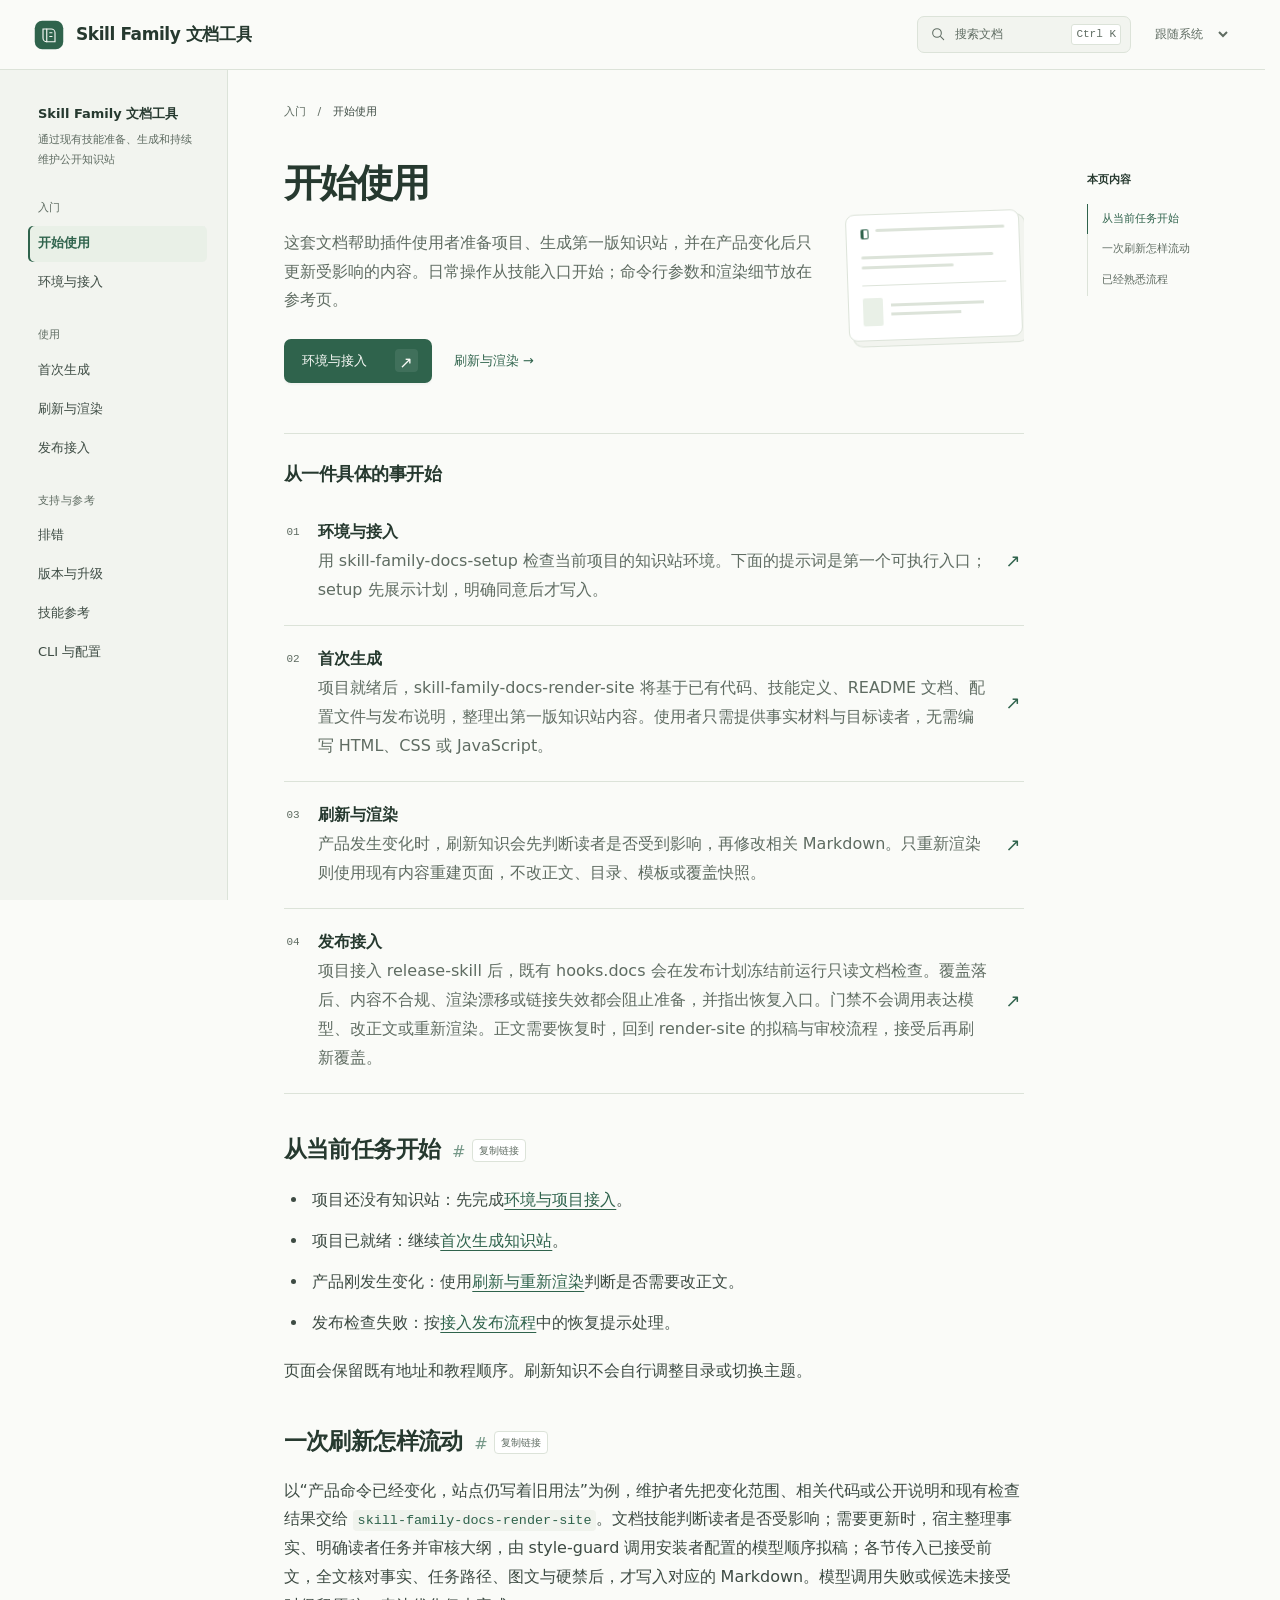
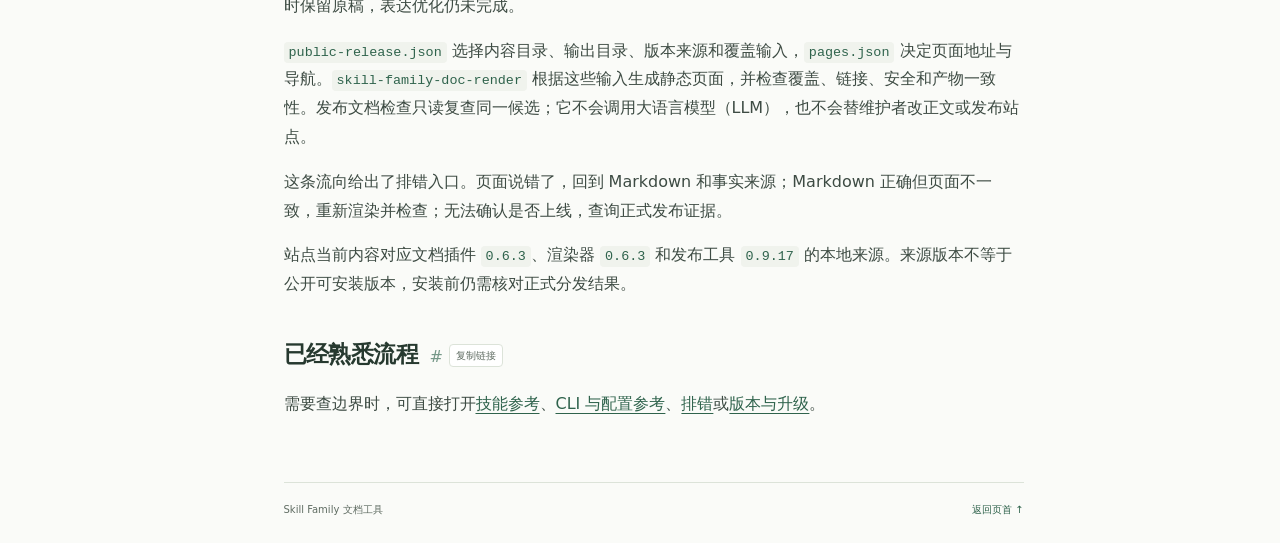
==== commit b15c33a4: "Release 0.6.3" ====
--- a/index.html
+++ b/index.html
@@ -39,7 +39,7 @@
         <p>以“产品命令已经变化，站点仍写着旧用法”为例，维护者先把变化范围、相关代码或公开说明和现有检查结果交给 <code>skill-family-docs-render-site</code>。文档技能判断读者是否受影响；需要更新时，宿主整理事实、明确读者任务并审核大纲，由 style-guard 调用安装者配置的模型顺序拟稿；各节传入已接受前文，全文核对事实、任务路径、图文与硬禁后，才写入对应的 Markdown。模型调用失败或候选未接受时保留原稿，表达优化仍未完成。</p>
         <p><code>public-release.json</code> 选择内容目录、输出目录、版本来源和覆盖输入，<code>pages.json</code> 决定页面地址与导航。<code>skill-family-doc-render</code> 根据这些输入生成静态页面，并检查覆盖、链接、安全和产物一致性。发布文档检查只读复查同一候选；它不会调用大语言模型（LLM），也不会替维护者改正文或发布站点。</p>
         <p>这条流向给出了排错入口。页面说错了，回到 Markdown 和事实来源；Markdown 正确但页面不一致，重新渲染并检查；无法确认是否上线，查询正式发布证据。</p>
-        <p>站点当前内容对应文档插件 <code>0.6.2</code>、渲染器 <code>0.6.2</code> 和发布工具 <code>0.9.17</code> 的本地来源。来源版本不等于公开可安装版本，安装前仍需核对正式分发结果。</p>
+        <p>站点当前内容对应文档插件 <code>0.6.3</code>、渲染器 <code>0.6.3</code> 和发布工具 <code>0.9.17</code> 的本地来源。来源版本不等于公开可安装版本，安装前仍需核对正式分发结果。</p>
         <h2 id="reference" tabindex="-1">已经熟悉流程 <a class="heading-link" href="#reference" aria-label="定位章节：已经熟悉流程">#</a><button class="heading-copy" data-copy-link="reference" aria-label="复制章节链接：已经熟悉流程" hidden>复制链接</button></h2>
         <p>需要查边界时，可直接打开<a href="plugin-reference.html">技能参考</a>、<a href="cli-reference.html">CLI 与配置参考</a>、<a href="troubleshooting.html">排错</a>或<a href="releases.html">版本与升级</a>。</p>
       </article>
@@ -55,6 +55,6 @@
 <div class="nav-group"><p>使用</p><a href="write-docs.html">首次生成</a><a href="render-site.html">刷新与渲染</a><a href="publish-site.html">发布接入</a></div>
 <div class="nav-group"><p>支持与参考</p><a href="troubleshooting.html">排错</a><a href="releases.html">版本与升级</a><a href="plugin-reference.html">技能参考</a><a href="cli-reference.html">CLI 与配置</a></div></nav></dialog>
   <div class="toast" id="editorial-toast" role="status" aria-live="polite"></div>
-  <script id="editorial-search-data" type="application/json">[{"title":"开始使用","page":"开始使用","href":"index.html","content":"这套文档帮助插件使用者准备项目、生成第一版知识站，并在产品变化后只更新受影响的内容。日常操作从技能入口开始；命令行参数和渲染细节放在参考页。 从当前任务开始 项目还没有知识站：先完成环境与项目接入。 项目已就绪：继续首次生成知识站。 产品刚发生变化：使用刷新与重新渲染判断是否需要改正文。 发布检查失败：按接入发布流程中的恢复提示处理。 页面会保留既有地址和教程顺序。刷新知识不会自行调整目录或切换主题。 一次刷新怎样流动 以“产品命令已经变化，站点仍写着旧用法”为例，维护者先把变化范围、相关代码或公开说明和现有检查结果交给 skill-family-docs-render-site。文档技能判断读者是否受影响；需要更新时，宿主整理事实、明确读者任务并审核大纲，由 style-guard 调用安装者配置的模型顺序拟稿；各节传入已接受前文，全文核对事实、任务路径、图文与硬禁后，才写入对应的 Markdown。模型调用失败或候选未接受时保留原稿，表达优化仍未完成。 public-release.json 选择内容目录、输出目录、版本来源和覆盖输入，pages.json 决定页面地址与导航。skill-family-doc-render 根据这些输入生成静态页面，并检查覆盖、链接、安全和产物一致性。发布文档检查只读复查同一候选；它不会调用大语言模型（LLM），也不会替维护者改正文或发布站点。 这条流向给出了排错入口。页面说错了，回到 Markdown 和事实来源；Markdown 正确但页面不一致，重新渲染并检查；无法确认是否上线，查询正式发布证据。 站点当前内容对应文档插件 0.6.2、渲染器 0.6.2 和发布工具 0.9.17 的本地来源。来源版本不等于公开可安装版本，安装前仍需核对正式分发结果。 已经熟悉流程 需要查边界时，可直接打开技能参考、CLI 与配置参考、排错或版本与升级。"},{"title":"从当前任务开始","page":"开始使用","href":"index.html#start","content":"项目还没有知识站：先完成环境与项目接入。 项目已就绪：继续首次生成知识站。 产品刚发生变化：使用刷新与重新渲染判断是否需要改正文。 发布检查失败：按接入发布流程中的恢复提示处理。 页面会保留既有地址和教程顺序。刷新知识不会自行调整目录或切换主题。"},{"title":"一次刷新怎样流动","page":"开始使用","href":"index.html#components","content":"以“产品命令已经变化，站点仍写着旧用法”为例，维护者先把变化范围、相关代码或公开说明和现有检查结果交给 skill-family-docs-render-site。文档技能判断读者是否受影响；需要更新时，宿主整理事实、明确读者任务并审核大纲，由 style-guard 调用安装者配置的模型顺序拟稿；各节传入已接受前文，全文核对事实、任务路径、图文与硬禁后，才写入对应的 Markdown。模型调用失败或候选未接受时保留原稿，表达优化仍未完成。 public-release.json 选择内容目录、输出目录、版本来源和覆盖输入，pages.json 决定页面地址与导航。skill-family-doc-render 根据这些输入生成静态页面，并检查覆盖、链接、安全和产物一致性。发布文档检查只读复查同一候选；它不会调用大语言模型（LLM），也不会替维护者改正文或发布站点。 这条流向给出了排错入口。页面说错了，回到 Markdown 和事实来源；Markdown 正确但页面不一致，重新渲染并检查；无法确认是否上线，查询正式发布证据。 站点当前内容对应文档插件 0.6.2、渲染器 0.6.2 和发布工具 0.9.17 的本地来源。来源版本不等于公开可安装版本，安装前仍需核对正式分发结果。"},{"title":"已经熟悉流程","page":"开始使用","href":"index.html#reference","content":"需要查边界时，可直接打开技能参考、CLI 与配置参考、排错或版本与升级。"},{"title":"环境与项目接入","page":"环境与项目接入","href":"getting-started.html","content":"用 skill-family-docs-setup 检查当前项目的知识站环境。下面的提示词是第一个可执行入口；setup 先展示计划，明确同意后才写入。 发起接入请求 在目标项目的任务中使用这段提示词： 请使用 skill-family-docs-setup 检查并接入当前项目的知识站。保留已有文档检查，只补缺少的本地配置；不要创建远端，不要发布。完成后列出改动、运行命令和成功信号。 这段提示词启动接入事务，不授权执行尚未展示的计划。setup 会先用零写入方式核对精确发布包的公开合同，再列出官方版本、配置值、安装命令、将创建或保持不变的路径、不会执行的动作和成功信号，然后询问是否执行。授权前的 Git 查询会禁用 optional locks。确认计划后可以回复“按以上计划执行”。整份计划存在未定字段、执行前发现依据变化，或需要增加计划外命令时，setup 重新展示完整计划并再次取得授权。若只想检查，把“检查并接入”改成“只读检查，不修改文件”。 需要提供什么 当前项目目录和允许公开的材料范围。 已有 README、规格、技能、配置和发布说明。 必须保留的文档检查及其运行目录。 已知的输出目录、版本来源或发布配置冲突。 setup 会先读取项目的 Node.js 约束，再核对实际运行时和精确依赖。版本来源、输出路径或已有检查发生冲突时，它应列出具体差异，不会直接覆盖。 setup 还会逐项展开 site.coverage.inputs，核对模式实际命中的文件。覆盖范围只保留源码、配置、权威文档和版本来源；缓存、日志、安装依赖、生成物与临时构建内容应排除。合法但尚未被 Git 跟踪的新源码或正文仍属于产品输入，不能因为忽略规则而丢失。 覆盖模式只使用普通相对路径、* 和 **。现有快照恰好一致，不代表宽泛模式已经选对；发现模式命中缓存等不稳定文件时，只读诊断会列出具体模式、意外文件和收窄方向。 setup 优先复用项目已有的精确版本 CLI（命令行工具）。它通过宿主 Web 或不写文件的 registry HTTP 查询核实官方已发布版本；只有会写缓存或日志的客户端可用时，停止并报告前提不足。找不到已有 CLI 时，它按项目政策形成接入计划： 项目允许添加工具依赖时，计划列出当前包管理器的完整精确安装命令；用户批准后，setup 才修改包清单和锁文件。 项目禁止 devDependencies，但明确允许精确版本的外部 QA（质量检查）工具时，计划列出精确版本的临时调用；用户批准前不运行会隐式安装依赖的命令，也不修改包清单和锁文件。 两条路径都不符合项目政策时，setup 会停止接入并报告阻塞。 setup 只有在完整解析配置，或对全文件完成精确搜索后，才能判断字段不存在。文件开头、局部片段或被截断的输出不能证明 hooks.docs 等字段缺失。 配置起草与刷新使用的模型 站点接线与表达服务分别检查。准备首次起草、内容刷新或整篇重写时，setup 会引导你在自己的 shell 中配置 OpenAI 兼容服务的三项参数：基础地址（base URL）、模型名称，以及存放 API key 的环境变量名。以下为配置示例，地址与模型名须替换为你实际选择的服务与模型；第三项仅填写 key 所在的环境变量名，而非 key 本身： export SKILL_FAMILY_DOCS_ENDPOINT='https://api.example.com/v1' export SKILL_FAMILY_DOCS_MODEL='your-selected-model' export SKILL_FAMILY_DOCS_CREDENTIAL_ENV='MY_DOCS_API_KEY' 实际的 API key 必须由你在自己的 shell 或已有安全来源中设置并导出至 MY_DOCS_API_KEY。若使用其他变量名，需同步更新 SKILL_FAMILY_DOCS_CREDENTIAL_ENV 的值。请勿将 key 发送至聊天窗口、写入项目文件或日志，也禁止作为命令行参数传入。 setup 不会自动编辑你的 shell 配置、读取认证文件或用户级模型配置，也不会从 LLM_* 等变量自动补齐三项。服务与模型无默认绑定，不强制使用特定提供者或模型。 本地就绪检查仅确认以下条件： SKILL_FAMILY_DOCS_ENDPOINT 存在且非空 SKILL_FAMILY_DOCS_MODEL 存在且非空 SKILL_FAMILY_DOCS_CREDENTIAL_ENV 为合法的环境变量名（以字母或下划线开头，后续字符为字母、数字或下划线） 所引用的环境变量（如 MY_DOCS_API_KEY）存在且非空 检查结果以固定格式输出四项布尔值，不显示任何变量值或 key 内容。该检查不联网、不读取文稿、不写文件，也不验证服务可达性、key 有效性或模型可用性。 退出码 0 表示配置齐全，退出码 2 表示存在缺项或变量名不合法。 临时 export 命令仅影响当前 shell 及其后续启动的子进程。若你修改了可信的 shell 配置，需自行重新加载。已启动的宿主进程不会自动继承新配置。必须退出宿主后，从已配置的环境重新启动，或按宿主正常方式重启并核对实际进程环境。仅新开任务无法保证环境已更新。 仅重新渲染、机械检查、读取证明、覆盖检查与刷新、治理及发布检查无需模型配置。setup 会分别报告站点接入与表达配置状态；表达配置缺项仅阻断起草、刷新与整篇重写，不影响已可用的纯渲染路径。 本地配置齐全不等于模型调用成功。首次真正外发前，宿主仍需说明文稿与上下文将发送至所配置服务，并沿既有授权与候选核收流程执行。 接入会补齐什么 接入流程只处理缺项：精确的渲染包依赖、public-release.json 中的站点项、页面清单、经过实际展开核对的覆盖配置，以及项目已有的文档检查入口。正文仍由 skill-family-docs-render-site 在首次生成阶段创建。 项目已经使用自定义渲染器、HTML 源或自有站点命令时，setup 不会简单返回“不适用”，也不修复原渲染器。它会核对源目录、输出目录、命令和发布检查是否争用，再提供实际可行的保留现状、兼容接入或显式迁移路径。用户选择并批准其中一条计划后才写入；显式迁移的正文转换和首次生成仍交给 render-site。 项目已经采用 release-skill 时，新站检查进入现有 hooks.docs 调用链。setup 保留原命令、顺序和失败传播；现有入口无法安全组合时，它会报告冲突，不会替换原检查或另建旁路 hook。项目尚未配置发布目标时，本地知识站仍可就绪；结果应明确写明“发布集成未配置”，不能猜测远端。 怎样确认就绪 检查项 成功信号 运行环境 Node.js 路径与版本满足项目约束，精确依赖可定位 内容范围 输入目录、输出目录和公开边界已经确认 文档检查 原检查继续运行，新站检查进入同一失败传播路径 重复接入 配置和锁文件字节不变；只有正文、覆盖、渲染和只读项目检查都满足时才报告“已就绪，无需变更” 配置接好但正文尚未生成时，setup 报告“接入配置完成，等待首次生成”，随后转到首次生成知识站。正文、覆盖或渲染有待处理时，它报告“已接入，站点待处理”。若 setup 报冲突，先按排错确认应保留的配置。 接入失败后怎么做 保留原始错误、命令退出码和文件差异。环境错误先修正运行时；配置冲突先确定权威路径；缺少发布目标则停在本地就绪状态。不要通过删除原检查或放宽安全规则来取得通过结果。"},{"title":"发起接入请求","page":"环境与项目接入","href":"getting-started.html#request","content":"在目标项目的任务中使用这段提示词： 请使用 skill-family-docs-setup 检查并接入当前项目的知识站。保留已有文档检查，只补缺少的本地配置；不要创建远端，不要发布。完成后列出改动、运行命令和成功信号。 这段提示词启动接入事务，不授权执行尚未展示的计划。setup 会先用零写入方式核对精确发布包的公开合同，再列出官方版本、配置值、安装命令、将创建或保持不变的路径、不会执行的动作和成功信号，然后询问是否执行。授权前的 Git 查询会禁用 optional locks。确认计划后可以回复“按以上计划执行”。整份计划存在未定字段、执行前发现依据变化，或需要增加计划外命令时，setup 重新展示完整计划并再次取得授权。若只想检查，把“检查并接入”改成“只读检查，不修改文件”。"},{"title":"需要提供什么","page":"环境与项目接入","href":"getting-started.html#inputs","content":"当前项目目录和允许公开的材料范围。 已有 README、规格、技能、配置和发布说明。 必须保留的文档检查及其运行目录。 已知的输出目录、版本来源或发布配置冲突。 setup 会先读取项目的 Node.js 约束，再核对实际运行时和精确依赖。版本来源、输出路径或已有检查发生冲突时，它应列出具体差异，不会直接覆盖。 setup 还会逐项展开 site.coverage.inputs，核对模式实际命中的文件。覆盖范围只保留源码、配置、权威文档和版本来源；缓存、日志、安装依赖、生成物与临时构建内容应排除。合法但尚未被 Git 跟踪的新源码或正文仍属于产品输入，不能因为忽略规则而丢失。 覆盖模式只使用普通相对路径、* 和 **。现有快照恰好一致，不代表宽泛模式已经选对；发现模式命中缓存等不稳定文件时，只读诊断会列出具体模式、意外文件和收窄方向。 setup 优先复用项目已有的精确版本 CLI（命令行工具）。它通过宿主 Web 或不写文件的 registry HTTP 查询核实官方已发布版本；只有会写缓存或日志的客户端可用时，停止并报告前提不足。找不到已有 CLI 时，它按项目政策形成接入计划： 项目允许添加工具依赖时，计划列出当前包管理器的完整精确安装命令；用户批准后，setup 才修改包清单和锁文件。 项目禁止 devDependencies，但明确允许精确版本的外部 QA（质量检查）工具时，计划列出精确版本的临时调用；用户批准前不运行会隐式安装依赖的命令，也不修改包清单和锁文件。 两条路径都不符合项目政策时，setup 会停止接入并报告阻塞。 setup 只有在完整解析配置，或对全文件完成精确搜索后，才能判断字段不存在。文件开头、局部片段或被截断的输出不能证明 hooks.docs 等字段缺失。"},{"title":"配置起草与刷新使用的模型","page":"环境与项目接入","href":"getting-started.html#expression-config","content":"站点接线与表达服务分别检查。准备首次起草、内容刷新或整篇重写时，setup 会引导你在自己的 shell 中配置 OpenAI 兼容服务的三项参数：基础地址（base URL）、模型名称，以及存放 API key 的环境变量名。以下为配置示例，地址与模型名须替换为你实际选择的服务与模型；第三项仅填写 key 所在的环境变量名，而非 key 本身： export SKILL_FAMILY_DOCS_ENDPOINT='https://api.example.com/v1' export SKILL_FAMILY_DOCS_MODEL='your-selected-model' export SKILL_FAMILY_DOCS_CREDENTIAL_ENV='MY_DOCS_API_KEY' 实际的 API key 必须由你在自己的 shell 或已有安全来源中设置并导出至 MY_DOCS_API_KEY。若使用其他变量名，需同步更新 SKILL_FAMILY_DOCS_CREDENTIAL_ENV 的值。请勿将 key 发送至聊天窗口、写入项目文件或日志，也禁止作为命令行参数传入。 setup 不会自动编辑你的 shell 配置、读取认证文件或用户级模型配置，也不会从 LLM_* 等变量自动补齐三项。服务与模型无默认绑定，不强制使用特定提供者或模型。 本地就绪检查仅确认以下条件： SKILL_FAMILY_DOCS_ENDPOINT 存在且非空 SKILL_FAMILY_DOCS_MODEL 存在且非空 SKILL_FAMILY_DOCS_CREDENTIAL_ENV 为合法的环境变量名（以字母或下划线开头，后续字符为字母、数字或下划线） 所引用的环境变量（如 MY_DOCS_API_KEY）存在且非空 检查结果以固定格式输出四项布尔值，不显示任何变量值或 key 内容。该检查不联网、不读取文稿、不写文件，也不验证服务可达性、key 有效性或模型可用性。 退出码 0 表示配置齐全，退出码 2 表示存在缺项或变量名不合法。 临时 export 命令仅影响当前 shell 及其后续启动的子进程。若你修改了可信的 shell 配置，需自行重新加载。已启动的宿主进程不会自动继承新配置。必须退出宿主后，从已配置的环境重新启动，或按宿主正常方式重启并核对实际进程环境。仅新开任务无法保证环境已更新。 仅重新渲染、机械检查、读取证明、覆盖检查与刷新、治理及发布检查无需模型配置。setup 会分别报告站点接入与表达配置状态；表达配置缺项仅阻断起草、刷新与整篇重写，不影响已可用的纯渲染路径。 本地配置齐全不等于模型调用成功。首次真正外发前，宿主仍需说明文稿与上下文将发送至所配置服务，并沿既有授权与候选核收流程执行。"},{"title":"接入会补齐什么","page":"环境与项目接入","href":"getting-started.html#changes","content":"接入流程只处理缺项：精确的渲染包依赖、public-release.json 中的站点项、页面清单、经过实际展开核对的覆盖配置，以及项目已有的文档检查入口。正文仍由 skill-family-docs-render-site 在首次生成阶段创建。 项目已经使用自定义渲染器、HTML 源或自有站点命令时，setup 不会简单返回“不适用”，也不修复原渲染器。它会核对源目录、输出目录、命令和发布检查是否争用，再提供实际可行的保留现状、兼容接入或显式迁移路径。用户选择并批准其中一条计划后才写入；显式迁移的正文转换和首次生成仍交给 render-site。 项目已经采用 release-skill 时，新站检查进入现有 hooks.docs 调用链。setup 保留原命令、顺序和失败传播；现有入口无法安全组合时，它会报告冲突，不会替换原检查或另建旁路 hook。项目尚未配置发布目标时，本地知识站仍可就绪；结果应明确写明“发布集成未配置”，不能猜测远端。"},{"title":"怎样确认就绪","page":"环境与项目接入","href":"getting-started.html#result","content":"检查项 成功信号 运行环境 Node.js 路径与版本满足项目约束，精确依赖可定位 内容范围 输入目录、输出目录和公开边界已经确认 文档检查 原检查继续运行，新站检查进入同一失败传播路径 重复接入 配置和锁文件字节不变；只有正文、覆盖、渲染和只读项目检查都满足时才报告“已就绪，无需变更” 配置接好但正文尚未生成时，setup 报告“接入配置完成，等待首次生成”，随后转到首次生成知识站。正文、覆盖或渲染有待处理时，它报告“已接入，站点待处理”。若 setup 报冲突，先按排错确认应保留的配置。"},{"title":"接入失败后怎么做","page":"环境与项目接入","href":"getting-started.html#recover","content":"保留原始错误、命令退出码和文件差异。环境错误先修正运行时；配置冲突先确定权威路径；缺少发布目标则停在本地就绪状态。不要通过删除原检查或放宽安全规则来取得通过结果。"},{"title":"首次生成知识站","page":"首次生成知识站","href":"write-docs.html","content":"项目就绪后，skill-family-docs-render-site 将基于已有代码、技能定义、README 文档、配置文件与发布说明，整理出第一版知识站内容。使用者只需提供事实材料与目标读者，无需编写 HTML、CSS 或 JavaScript。 发起首次生成 在已完成 setup 的项目环境中，执行以下提示词以启动生成流程： 请使用 skill-family-docs-render-site 为当前项目生成第一版知识站。读取已有公开材料，按实际用户任务组织内容；完成事实核对、style-guard 审校、覆盖刷新和统一渲染。保留既有检查，不发布。 如果项目尚未接入，render-site 会先调用 setup 检查并展示接入计划。用户明确同意已展示的计划，且复核未漂移后才完成接入，再继续首次生成。 准备表达服务 在首次生成前，需在当前进程环境中配置以下三项： SKILL_FAMILY_DOCS_ENDPOINT：OpenAI 兼容服务地址 SKILL_FAMILY_DOCS_MODEL：模型标识 SKILL_FAMILY_DOCS_CREDENTIAL_ENV：凭据所在环境变量名 凭据值仅由脚本从该变量名对应的环境变量中读取，不会写入命令行、文稿或诊断日志。安装者可自行选择服务与模型。 宿主在首次外发内容前，会明确告知正文与写作上下文将发送至该服务。若配置缺失、调用失败或候选未被接受，系统将保留原稿，表达优化视为未完成。此时应补全配置或恢复当前完整语义单元，再继续核收，不得以旧表达流程替代新流程宣称完成。 事实材料来源 版本与标签：从 site.versionSources 指向的权威 JSON 文件中获取。 命令、参数与返回行为：以当前代码库、README 与测试用例为准。 用户步骤与排错说明：需经过事实核对与任务冷读验证。 敏感信息：未公开的路径、凭据与业务数据不得进入内容源。 渲染器仅处理已冻结的输入，不访问网络，也不判断本地版本是否已正式发布。安装可用性需另行查阅官方分发结果。 编写和审校内容 正文仅保存于页面清单对应的 Markdown 文件中。每项主要功能从读者可能遇到的实际问题出发，围绕同一任务场景，清晰说明适用条件、必要输入、操作入口、成功结果与失败恢复路径。这些是内容要求，而非固定标题；页面结构按读者完成任务的自然顺序组织。一级标题由 pages.json 统一生成，正文从二级标题开始。 起草工作由 style-guard 组织脚本执行。宿主需先明确读者角色、任务目标，整理完整事实材料并审核大纲，再按完整语义单元顺序调用模型。每次调用均需带入审核大纲、当前材料与已接受前文。各节内容经核收后，通读全文，完成事实、条件、例外、命令、链接、图文与稳定锚点的全面核对，通过任务冷读与硬禁检查后方可写入。 模型仅输出候选内容，不自动接受。当需要帮助读者选择接入方式或定位故障时，再解释相关组件。架构说明应沿同一操作流程讲清职责与数据流向，避免使用目录树或函数清单填充页面；缺乏代码、接口或权威设计依据时，仅描述可观测行为。 首次生成会得到什么 成功生成后，将获得以下内容： 一份稳定页面清单 受限的 Markdown 内容源 统一模板生成的静态页面 渲染基线 已审阅的覆盖快照 所有页面链接使用相对地址，可部署至仓库子路径。 生成完成后，应使用不改写正式目录的 HTTP 服务进行预览。若需插桩，预览工具只能读取独立副本。 结果不完整时 当输入事实不足时，应缩小页面内容范围或补齐材料，不得使用占位段落凑篇幅。内容检查失败时，修改 Markdown 源文件；渲染失败时，保留旧输出与基线。完成首次生成后，可继续阅读 刷新与重新渲染。"},{"title":"发起首次生成","page":"首次生成知识站","href":"write-docs.html#request","content":"在已完成 setup 的项目环境中，执行以下提示词以启动生成流程： 请使用 skill-family-docs-render-site 为当前项目生成第一版知识站。读取已有公开材料，按实际用户任务组织内容；完成事实核对、style-guard 审校、覆盖刷新和统一渲染。保留既有检查，不发布。 如果项目尚未接入，render-site 会先调用 setup 检查并展示接入计划。用户明确同意已展示的计划，且复核未漂移后才完成接入，再继续首次生成。"},{"title":"准备表达服务","page":"首次生成知识站","href":"write-docs.html#expression-service","content":"在首次生成前，需在当前进程环境中配置以下三项： SKILL_FAMILY_DOCS_ENDPOINT：OpenAI 兼容服务地址 SKILL_FAMILY_DOCS_MODEL：模型标识 SKILL_FAMILY_DOCS_CREDENTIAL_ENV：凭据所在环境变量名 凭据值仅由脚本从该变量名对应的环境变量中读取，不会写入命令行、文稿或诊断日志。安装者可自行选择服务与模型。 宿主在首次外发内容前，会明确告知正文与写作上下文将发送至该服务。若配置缺失、调用失败或候选未被接受，系统将保留原稿，表达优化视为未完成。此时应补全配置或恢复当前完整语义单元，再继续核收，不得以旧表达流程替代新流程宣称完成。"},{"title":"事实材料来源","page":"首次生成知识站","href":"write-docs.html#materials","content":"版本与标签：从 site.versionSources 指向的权威 JSON 文件中获取。 命令、参数与返回行为：以当前代码库、README 与测试用例为准。 用户步骤与排错说明：需经过事实核对与任务冷读验证。 敏感信息：未公开的路径、凭据与业务数据不得进入内容源。 渲染器仅处理已冻结的输入，不访问网络，也不判断本地版本是否已正式发布。安装可用性需另行查阅官方分发结果。"},{"title":"编写和审校内容","page":"首次生成知识站","href":"write-docs.html#update-page","content":"正文仅保存于页面清单对应的 Markdown 文件中。每项主要功能从读者可能遇到的实际问题出发，围绕同一任务场景，清晰说明适用条件、必要输入、操作入口、成功结果与失败恢复路径。这些是内容要求，而非固定标题；页面结构按读者完成任务的自然顺序组织。一级标题由 pages.json 统一生成，正文从二级标题开始。 起草工作由 style-guard 组织脚本执行。宿主需先明确读者角色、任务目标，整理完整事实材料并审核大纲，再按完整语义单元顺序调用模型。每次调用均需带入审核大纲、当前材料与已接受前文。各节内容经核收后，通读全文，完成事实、条件、例外、命令、链接、图文与稳定锚点的全面核对，通过任务冷读与硬禁检查后方可写入。 模型仅输出候选内容，不自动接受。当需要帮助读者选择接入方式或定位故障时，再解释相关组件。架构说明应沿同一操作流程讲清职责与数据流向，避免使用目录树或函数清单填充页面；缺乏代码、接口或权威设计依据时，仅描述可观测行为。"},{"title":"首次生成会得到什么","page":"首次生成知识站","href":"write-docs.html#result","content":"成功生成后，将获得以下内容： 一份稳定页面清单 受限的 Markdown 内容源 统一模板生成的静态页面 渲染基线 已审阅的覆盖快照 所有页面链接使用相对地址，可部署至仓库子路径。 生成完成后，应使用不改写正式目录的 HTTP 服务进行预览。若需插桩，预览工具只能读取独立副本。"},{"title":"结果不完整时","page":"首次生成知识站","href":"write-docs.html#recover","content":"当输入事实不足时，应缩小页面内容范围或补齐材料，不得使用占位段落凑篇幅。内容检查失败时，修改 Markdown 源文件；渲染失败时，保留旧输出与基线。完成首次生成后，可继续阅读 刷新与重新渲染。"},{"title":"刷新与重新渲染","page":"刷新与重新渲染","href":"render-site.html","content":"产品发生变化时，刷新知识会先判断读者是否受到影响，再修改相关 Markdown。只重新渲染则使用现有内容重建页面，不改正文、目录、模板或覆盖快照。 刷新知识 需要让内容跟上产品变化时，先在已加载文档技能的宿主中进入目标项目的会话，再使用这段提示词： 请使用 skill-family-docs-render-site 刷新当前项目的知识站。读取已暂存、未暂存和未跟踪变化，只更新影响公开行为的内容；保留页面 ID、分组、顺序和主题。完成事实核对与 style-guard 审校后再刷新覆盖并渲染，不发布。 刷新会读取 Git 差异、现有覆盖状态和项目已采用的制品关系。公开命令、输入、输出或失败方式变化时，宿主先整理受影响材料并审核大纲，经 style-guard 的脚本按完整语义单元顺序拟稿、传入已接受前文。全文核收后只写对应页面和必要链接；缺配置、失败或候选未接受时保留原稿，报告表达优化未完成，不提前刷新覆盖。内部实现变化但公开行为不变时，正文保持不动，并记录判断依据。 刷新时，技能会在目标 public-release.json 所在目录调用 skill-family-doc-render --status --repo \u003cname\u003e，读取覆盖状态、变化路径和差异建议。对覆盖范围内的输入，该命令同时查看已提交变化和已暂存、未暂存、未跟踪变化；有覆盖快照提交记录时，从该提交比较到 HEAD；没有记录时，会提示“覆盖快照尚未提交”并列出相关输入。因此，工作区没有未提交改动也不能直接判定无需更新。 没有产品变化 无变化刷新不应重写正文。技能应报告核对过的输入和“无需更新”的原因；页面清单、主题、覆盖快照和生成物保持原样。 目录调整和模板升级属于显式结构变更。只有用户明确提出这类任务时，才展示新旧页面职责和 URL 差异。 用户明确要求整篇重写时，可以放下原来的句式，按同一组事实重新组织相关页面。页面 ID、URL、已有稳定锚点、命令、版本来源和必要限制仍要保留。整篇重写不会自动调整目录、切换主题或改变产品行为；完成后用同一个使用场景复核输入、操作、结果和失败恢复。 只重新渲染 内容已经确认正确，只需重建静态文件时，使用另一段提示词： 请按当前内容源重新渲染知识站。不要修改正文、页面清单、模板选择或覆盖快照；完成后报告渲染检查和产物差异，不发布。 纯渲染遇到覆盖落后时，仍可以重建产物，但要报告“仍需内容审阅”，不能自行扩大为内容审阅，也不能刷新覆盖来消除提示。 怎样判断完成 操作 允许改变 必须保持 刷新知识 受产品变化影响的 Markdown、必要引用、审阅后的覆盖和生成物 页面 ID、分组、顺序、主题 重新渲染 由现有源确定的生成物和渲染基线 正文、页面清单、覆盖快照、模板选择 两种操作都要通过渲染一致性、链接、资源和公开安全检查。出现漂移时回到内容源或渲染流程修复，不手改生成目录。 覆盖落后或检查失败时，保留实际仓库名、public-release.json 位置、失败输出和退出码，按检查失败后恢复选择下一步。覆盖落后先判断文档影响并完成内容审阅；正文正确但产物漂移时重新渲染。修复后重新运行原检查。 预览不会改正式文件 正式输出目录只由渲染器写入。优先使用只读 HTTP 服务预览。present_files 等可能写回文件的宿主工具不得接收正式输出；使用这类工具前，把完整输出目录复制到仓库外的临时目录，只预览副本。工具返回后，把只读项目检查作为最后一步；检查失败时不能报告任务完成。"},{"title":"刷新知识","page":"刷新与重新渲染","href":"render-site.html#refresh","content":"需要让内容跟上产品变化时，先在已加载文档技能的宿主中进入目标项目的会话，再使用这段提示词： 请使用 skill-family-docs-render-site 刷新当前项目的知识站。读取已暂存、未暂存和未跟踪变化，只更新影响公开行为的内容；保留页面 ID、分组、顺序和主题。完成事实核对与 style-guard 审校后再刷新覆盖并渲染，不发布。 刷新会读取 Git 差异、现有覆盖状态和项目已采用的制品关系。公开命令、输入、输出或失败方式变化时，宿主先整理受影响材料并审核大纲，经 style-guard 的脚本按完整语义单元顺序拟稿、传入已接受前文。全文核收后只写对应页面和必要链接；缺配置、失败或候选未接受时保留原稿，报告表达优化未完成，不提前刷新覆盖。内部实现变化但公开行为不变时，正文保持不动，并记录判断依据。 刷新时，技能会在目标 public-release.json 所在目录调用 skill-family-doc-render --status --repo \u003cname\u003e，读取覆盖状态、变化路径和差异建议。对覆盖范围内的输入，该命令同时查看已提交变化和已暂存、未暂存、未跟踪变化；有覆盖快照提交记录时，从该提交比较到 HEAD；没有记录时，会提示“覆盖快照尚未提交”并列出相关输入。因此，工作区没有未提交改动也不能直接判定无需更新。"},{"title":"没有产品变化","page":"刷新与重新渲染","href":"render-site.html#no-change","content":"无变化刷新不应重写正文。技能应报告核对过的输入和“无需更新”的原因；页面清单、主题、覆盖快照和生成物保持原样。 目录调整和模板升级属于显式结构变更。只有用户明确提出这类任务时，才展示新旧页面职责和 URL 差异。 用户明确要求整篇重写时，可以放下原来的句式，按同一组事实重新组织相关页面。页面 ID、URL、已有稳定锚点、命令、版本来源和必要限制仍要保留。整篇重写不会自动调整目录、切换主题或改变产品行为；完成后用同一个使用场景复核输入、操作、结果和失败恢复。"},{"title":"只重新渲染","page":"刷新与重新渲染","href":"render-site.html#render-only","content":"内容已经确认正确，只需重建静态文件时，使用另一段提示词： 请按当前内容源重新渲染知识站。不要修改正文、页面清单、模板选择或覆盖快照；完成后报告渲染检查和产物差异，不发布。 纯渲染遇到覆盖落后时，仍可以重建产物，但要报告“仍需内容审阅”，不能自行扩大为内容审阅，也不能刷新覆盖来消除提示。"},{"title":"怎样判断完成","page":"刷新与重新渲染","href":"render-site.html#result","content":"操作 允许改变 必须保持 刷新知识 受产品变化影响的 Markdown、必要引用、审阅后的覆盖和生成物 页面 ID、分组、顺序、主题 重新渲染 由现有源确定的生成物和渲染基线 正文、页面清单、覆盖快照、模板选择 两种操作都要通过渲染一致性、链接、资源和公开安全检查。出现漂移时回到内容源或渲染流程修复，不手改生成目录。 覆盖落后或检查失败时，保留实际仓库名、public-release.json 位置、失败输出和退出码，按检查失败后恢复选择下一步。覆盖落后先判断文档影响并完成内容审阅；正文正确但产物漂移时重新渲染。修复后重新运行原检查。"},{"title":"预览不会改正式文件","page":"刷新与重新渲染","href":"render-site.html#preview","content":"正式输出目录只由渲染器写入。优先使用只读 HTTP 服务预览。present_files 等可能写回文件的宿主工具不得接收正式输出；使用这类工具前，把完整输出目录复制到仓库外的临时目录，只预览副本。工具返回后，把只读项目检查作为最后一步；检查失败时不能报告任务完成。"},{"title":"接入发布流程","page":"接入发布流程","href":"publish-site.html","content":"项目接入 release-skill 后，既有 hooks.docs 会在发布计划冻结前运行只读文档检查。覆盖落后、内容不合规、渲染漂移或链接失效都会阻止准备，并指出恢复入口。门禁不会调用表达模型、改正文或重新渲染。正文需要恢复时，回到 render-site 的拟稿与审校流程，接受后再刷新覆盖。 首次接入发布流程 知识站已在本地就绪，但项目还没有发布配置时，先使用 release-skill 的既有 setup 合同建立发布目标。文档插件不会猜测公开仓库、分支或外部权限。 项目已经存在发布配置时，skill-family-docs-setup 只把站点检查加入原有文档门。原检查的顺序、运行目录和失败传播必须保留；已有 check:release-docs 时扩展该入口，不直接覆盖。 可用这段提示词核对接线结果： 请检查当前项目的知识站发布接线。保留 hooks.docs 中已有检查，确认新站检查只读且失败会阻止 release prepare；不要批准、发布或修改远端。 检查结果应列出实际命令、运行目录和未配置的发布事项。 日常发布前检查 发布准备会调用项目的 check:release-docs。该入口先保留项目自己的制品和文档检查，再核对知识站的输入安全、覆盖状态、正文规则、渲染一致性、链接和资源。 全部检查通过只表示本地候选满足发布前条件。提交、推送、批准、发布、站点部署和宿主更新仍需各自授权与实际验证。 检查失败后恢复 失败输出应包含仓库名称、配置位置、实际变化或漂移原因，以及一段可复制的 render-site 恢复提示。当前宿主已经加载文档技能时，可以继续刷新内容；没有自动路由能力时，必须把提示交给用户，不能声称后台已经处理。 根据错误选择动作： 覆盖落后：先判断产品变化是否影响读者，完成内容审阅后再刷新覆盖。 生成物漂移：从权威源重新渲染，不改基线掩盖差异。 内容或安全失败：修改 Markdown 源，保留默认泄漏规则。 链接或资源失败：修正相对路径，再运行同一文档门。 恢复后重新执行原来的发布准备。不要无限重试，也不要绕过失败检查。 确认网页上线 软件或站点达到 VERIFIED，只证明冻结的发布物通过了对应验证。网页是否更新还要核对 Pages 部署、线上九个页面、模板资源和本次渲染基线。 站点、Skill Family Hub 和宿主安装分别核实。任一结果不能代替其他结果；本地实施通过也不表示这些外部动作已经完成。 版本表达 站点显示的来源版本来自现有 JSON 文件。本地 package.json 版本不能推导正式安装可用性；安装说明应引用已经核验的 registry、GitHub Release 或发布验证结果。候选只能标为预览，正式站点不保留过期的候选警告。"},{"title":"首次接入发布流程","page":"接入发布流程","href":"publish-site.html#first-release","content":"知识站已在本地就绪，但项目还没有发布配置时，先使用 release-skill 的既有 setup 合同建立发布目标。文档插件不会猜测公开仓库、分支或外部权限。 项目已经存在发布配置时，skill-family-docs-setup 只把站点检查加入原有文档门。原检查的顺序、运行目录和失败传播必须保留；已有 check:release-docs 时扩展该入口，不直接覆盖。 可用这段提示词核对接线结果： 请检查当前项目的知识站发布接线。保留 hooks.docs 中已有检查，确认新站检查只读且失败会阻止 release prepare；不要批准、发布或修改远端。 检查结果应列出实际命令、运行目录和未配置的发布事项。"},{"title":"日常发布前检查","page":"接入发布流程","href":"publish-site.html#daily-update","content":"发布准备会调用项目的 check:release-docs。该入口先保留项目自己的制品和文档检查，再核对知识站的输入安全、覆盖状态、正文规则、渲染一致性、链接和资源。 全部检查通过只表示本地候选满足发布前条件。提交、推送、批准、发布、站点部署和宿主更新仍需各自授权与实际验证。"},{"title":"检查失败后恢复","page":"接入发布流程","href":"publish-site.html#recover","content":"失败输出应包含仓库名称、配置位置、实际变化或漂移原因，以及一段可复制的 render-site 恢复提示。当前宿主已经加载文档技能时，可以继续刷新内容；没有自动路由能力时，必须把提示交给用户，不能声称后台已经处理。 根据错误选择动作： 覆盖落后：先判断产品变化是否影响读者，完成内容审阅后再刷新覆盖。 生成物漂移：从权威源重新渲染，不改基线掩盖差异。 内容或安全失败：修改 Markdown 源，保留默认泄漏规则。 链接或资源失败：修正相对路径，再运行同一文档门。 恢复后重新执行原来的发布准备。不要无限重试，也不要绕过失败检查。"},{"title":"确认网页上线","page":"接入发布流程","href":"publish-site.html#online-check","content":"软件或站点达到 VERIFIED，只证明冻结的发布物通过了对应验证。网页是否更新还要核对 Pages 部署、线上九个页面、模板资源和本次渲染基线。 站点、Skill Family Hub 和宿主安装分别核实。任一结果不能代替其他结果；本地实施通过也不表示这些外部动作已经完成。"},{"title":"版本表达","page":"接入发布流程","href":"publish-site.html#versions","content":"站点显示的来源版本来自现有 JSON 文件。本地 package.json 版本不能推导正式安装可用性；安装说明应引用已经核验的 registry、GitHub Release 或发布验证结果。候选只能标为预览，正式站点不保留过期的候选警告。"},{"title":"排错","page":"排错","href":"troubleshooting.html","content":"出现失败时，先保留原始命令、退出码和第一段错误，再处理最接近的原因。内容问题回到 Markdown 源，生成问题回到渲染流程；不要直接修改正式产物。 Node.js 版本不符合约束 安装或运行命令出现 engine 警告时，先读取项目的 engines.node、.node-version 或 .nvmrc。选择满足约束的已安装运行时，并在同一次命令中把它的 bin 目录放到 PATH 最前面。 修改项目版本约束不会修复运行环境。切换后重新记录 command -v node 和 node --version，再复跑失败的检查。 配置合同不一致 退出码 2 表示输入、配置或工具错误。按错误中的字段路径核对 public-release.json 与 pages.json；新站点必须显式使用 markdown-v1 和 editorial，页面 ID、分组和源文件需要一一对应。 版本来源、输出目录或已有文档检查发生冲突时，先确定哪一项是项目权威配置。setup 应停止覆盖并列出差异，不能自行选择一个更容易通过的值。 覆盖快照落后 --status 返回 1 并列出变化文件时，先判断这些变化是否影响公开行为。影响读者时更新相关 Markdown；不影响时保留判断依据。只有内容完成事实核对和冷读后，才能刷新覆盖快照。 纯渲染不会刷新覆盖。发布门也只检查，不会替内容审阅签字。 渲染产物漂移 --check 返回 1，表示内存渲染、磁盘文件或基线不一致。确认内容源正确后，从源重新渲染；禁止手工清理生成文件，再把被污染的内容写进基线。 预览工具加入随机属性时，保留差异作为诊断证据，并改用只读 HTTP 服务或独立副本。 Markdown 或 SVG 被拒绝 新格式不接受原始 HTML、MDX、内联样式、脚本、事件属性、自定义 CSS 类或任意组件。图片只能引用站点 assets/ 目录内的 SVG；SVG 含脚本、事件属性、foreignObject、DTD、实体或外部资源时必须拒绝。 泄漏扫描命中私有路径、内部标识或凭据时，应删除或改写源内容。不得放宽默认规则；项目专属字面量只能通过现有配置追加。 页面、资源或锚点打不开 站内链接使用相对 URL。不要从域名根写 /assets/...，也不要引用上级目录。标题更名时保留原锚点 ID；同页链接和跨页章节链接都必须指向现有目标。 禁用 JavaScript 后，正文、目录、章节链接和教程翻页仍应可用。搜索、复制和主题切换属于增强功能，失败不能挡住基础阅读。 发布检查失败 先根据输出中的仓库、配置位置和变化原因选择恢复动作。完成恢复后重新运行原 hooks.docs 入口；不要在门禁中写正文、刷新覆盖或重新渲染。详细步骤见接入发布流程。 表达服务或候选未完成 起草或刷新前，在进程环境配置 SKILL_FAMILY_DOCS_ENDPOINT、SKILL_FAMILY_DOCS_MODEL 和 SKILL_FAMILY_DOCS_CREDENTIAL_ENV。最后一项只写存放 key 的环境变量名，凭据值不进入命令、文稿、上下文或诊断日志。 缺配置、连接失败、超时、响应不可解析或截断时，保留原稿和实际原因类，报告表达优化未完成。先修正配置或服务，再从受影响完整语义单元恢复；不要继续用旧宿主改稿流程宣称完成，也不提前刷新覆盖。候选已经产出但丢命令、配置、链接、身份或稳定锚点时，仍不能接受。核对当前材料与审核大纲，集中修订同一单元；只有已接受前文可以传给下一节。"},{"title":"Node.js 版本不符合约束","page":"排错","href":"troubleshooting.html#node","content":"安装或运行命令出现 engine 警告时，先读取项目的 engines.node、.node-version 或 .nvmrc。选择满足约束的已安装运行时，并在同一次命令中把它的 bin 目录放到 PATH 最前面。 修改项目版本约束不会修复运行环境。切换后重新记录 command -v node 和 node --version，再复跑失败的检查。"},{"title":"配置合同不一致","page":"排错","href":"troubleshooting.html#configuration","content":"退出码 2 表示输入、配置或工具错误。按错误中的字段路径核对 public-release.json 与 pages.json；新站点必须显式使用 markdown-v1 和 editorial，页面 ID、分组和源文件需要一一对应。 版本来源、输出目录或已有文档检查发生冲突时，先确定哪一项是项目权威配置。setup 应停止覆盖并列出差异，不能自行选择一个更容易通过的值。"},{"title":"覆盖快照落后","page":"排错","href":"troubleshooting.html#coverage","content":"--status 返回 1 并列出变化文件时，先判断这些变化是否影响公开行为。影响读者时更新相关 Markdown；不影响时保留判断依据。只有内容完成事实核对和冷读后，才能刷新覆盖快照。 纯渲染不会刷新覆盖。发布门也只检查，不会替内容审阅签字。"},{"title":"渲染产物漂移","page":"排错","href":"troubleshooting.html#drift","content":"--check 返回 1，表示内存渲染、磁盘文件或基线不一致。确认内容源正确后，从源重新渲染；禁止手工清理生成文件，再把被污染的内容写进基线。 预览工具加入随机属性时，保留差异作为诊断证据，并改用只读 HTTP 服务或独立副本。"},{"title":"Markdown 或 SVG 被拒绝","page":"排错","href":"troubleshooting.html#input-safety","content":"新格式不接受原始 HTML、MDX、内联样式、脚本、事件属性、自定义 CSS 类或任意组件。图片只能引用站点 assets/ 目录内的 SVG；SVG 含脚本、事件属性、foreignObject、DTD、实体或外部资源时必须拒绝。 泄漏扫描命中私有路径、内部标识或凭据时，应删除或改写源内容。不得放宽默认规则；项目专属字面量只能通过现有配置追加。"},{"title":"页面、资源或锚点打不开","page":"排错","href":"troubleshooting.html#links","content":"站内链接使用相对 URL。不要从域名根写 /assets/...，也不要引用上级目录。标题更名时保留原锚点 ID；同页链接和跨页章节链接都必须指向现有目标。 禁用 JavaScript 后，正文、目录、章节链接和教程翻页仍应可用。搜索、复制和主题切换属于增强功能，失败不能挡住基础阅读。"},{"title":"发布检查失败","page":"排错","href":"troubleshooting.html#release","content":"先根据输出中的仓库、配置位置和变化原因选择恢复动作。完成恢复后重新运行原 hooks.docs 入口；不要在门禁中写正文、刷新覆盖或重新渲染。详细步骤见接入发布流程。"},{"title":"表达服务或候选未完成","page":"排错","href":"troubleshooting.html#expression","content":"起草或刷新前，在进程环境配置 SKILL_FAMILY_DOCS_ENDPOINT、SKILL_FAMILY_DOCS_MODEL 和 SKILL_FAMILY_DOCS_CREDENTIAL_ENV。最后一项只写存放 key 的环境变量名，凭据值不进入命令、文稿、上下文或诊断日志。 缺配置、连接失败、超时、响应不可解析或截断时，保留原稿和实际原因类，报告表达优化未完成。先修正配置或服务，再从受影响完整语义单元恢复；不要继续用旧宿主改稿流程宣称完成，也不提前刷新覆盖。候选已经产出但丢命令、配置、链接、身份或稳定锚点时，仍不能接受。核对当前材料与审核大纲，集中修订同一单元；只有已接受前文可以传给下一节。"},{"title":"版本与升级","page":"版本与升级","href":"releases.html","content":"文档插件、渲染器和公开站点分别发版。页面中的版本值只说明当前内容对应哪个本地来源。某个版本能否安装或是否已经上线，以官方分发与发布后验证为准。 当前内容对应的来源 对象 内容对应版本 版本来源 skill-family-docs 插件 0.6.2 插件包 package.json skill-family-doc-render 0.6.2 渲染包 package.json 公开站点 0.6.2 docs/public/release.json release-skill 0.9.17 工作区精确依赖 这些值由渲染配置中的 site.versionSources 读取，正文不复制具体版本号。 判断能否安装 安装前核对对应版本的官方 registry、GitHub Release 或 release-skill 验证结果。插件还要核对平台清单与 Skill Family Hub 登记。缺少任一必要证据时，保留上一个已验证版本，不把本地候选写成正式发行物。 Claude Code、Codex、Kimi 和 WorkBuddy（包含 CodeBuddy）的实际安装内容，需要分别读取宿主清单与技能文件。一个 adapter 的目录一致，不能代替另一个宿主的真实安装验证。 升级渲染器 查询官方最新稳定版，阅读对应 CHANGELOG 与 Release。 核对 Node.js 约束、配置 Schema、输入格式、基线和退出码变化。 更新精确依赖与锁文件，不使用浮动 latest。 重新渲染并检查旧 URL、稳定锚点、模板资源和基线。 运行项目完整门禁，再处理需要授权的发布动作。 旧 HTML 站点升级到 markdown-v1 时仍保留兼容入口。迁移按单个站点配置执行；失败保留旧源、配置和已生成站点，不留下混合格式。 升级文档插件 先核对六个技能的名称、输入、输出和动作边界，再检查四套 adapter 与平台清单的版本。升级后分别验证只读 setup、项目接入、首次生成、无变化刷新和纯渲染。表达主流程还需验证模型与凭据环境可替换、缺配置或失败会保留原稿，以及候选经顺序接受和全文语义核对后才写入；发布检查不得调用模型。 需要重载宿主时，结果应说明新版本从何时生效。更新本地插件不授权修改 Hub、推送仓库或发布站点。 哪些变化需要显式迁移 页面 ID、稳定锚点、分组顺序或模板发生变化时，应先展示新旧差异。这类变化不属于日常刷新，不能在普通内容更新中顺手执行。旧 URL 确实需要替换时，先提供兼容地址；没有历史链接时不预建重定向。"},{"title":"当前内容对应的来源","page":"版本与升级","href":"releases.html#source-versions","content":"对象 内容对应版本 版本来源 skill-family-docs 插件 0.6.2 插件包 package.json skill-family-doc-render 0.6.2 渲染包 package.json 公开站点 0.6.2 docs/public/release.json release-skill 0.9.17 工作区精确依赖 这些值由渲染配置中的 site.versionSources 读取，正文不复制具体版本号。"},{"title":"判断能否安装","page":"版本与升级","href":"releases.html#availability","content":"安装前核对对应版本的官方 registry、GitHub Release 或 release-skill 验证结果。插件还要核对平台清单与 Skill Family Hub 登记。缺少任一必要证据时，保留上一个已验证版本，不把本地候选写成正式发行物。 Claude Code、Codex、Kimi 和 WorkBuddy（包含 CodeBuddy）的实际安装内容，需要分别读取宿主清单与技能文件。一个 adapter 的目录一致，不能代替另一个宿主的真实安装验证。"},{"title":"升级渲染器","page":"版本与升级","href":"releases.html#renderer-upgrade","content":"查询官方最新稳定版，阅读对应 CHANGELOG 与 Release。 核对 Node.js 约束、配置 Schema、输入格式、基线和退出码变化。 更新精确依赖与锁文件，不使用浮动 latest。 重新渲染并检查旧 URL、稳定锚点、模板资源和基线。 运行项目完整门禁，再处理需要授权的发布动作。 旧 HTML 站点升级到 markdown-v1 时仍保留兼容入口。迁移按单个站点配置执行；失败保留旧源、配置和已生成站点，不留下混合格式。"},{"title":"升级文档插件","page":"版本与升级","href":"releases.html#plugin-upgrade","content":"先核对六个技能的名称、输入、输出和动作边界，再检查四套 adapter 与平台清单的版本。升级后分别验证只读 setup、项目接入、首次生成、无变化刷新和纯渲染。表达主流程还需验证模型与凭据环境可替换、缺配置或失败会保留原稿，以及候选经顺序接受和全文语义核对后才写入；发布检查不得调用模型。 需要重载宿主时，结果应说明新版本从何时生效。更新本地插件不授权修改 Hub、推送仓库或发布站点。"},{"title":"哪些变化需要显式迁移","page":"版本与升级","href":"releases.html#migration","content":"页面 ID、稳定锚点、分组顺序或模板发生变化时，应先展示新旧差异。这类变化不属于日常刷新，不能在普通内容更新中顺手执行。旧 URL 确实需要替换时，先提供兼容地址；没有历史链接时不预建重定向。"},{"title":"技能参考","page":"技能参考","href":"plugin-reference.html","content":"skill-family-docs 提供六个现有技能。意图不明确时从 quickstart 开始；已经知道任务时，直接调用对应入口，无需先学习渲染器 API。 六个技能 技能 适用情况 结果与边界 skill-family-docs-help 了解插件能力和最短上手路径 返回入口说明，不执行渲染或发布 skill-family-docs-quickstart 只知道目标，不确定入口 选择目标技能，并在同一轮调用它继续执行 skill-family-docs-setup 检查环境，或要求准备并接线 先只读展示计划和影响；明确同意已展示且复核未漂移的计划后只补本地缺项，不生成正文 skill-family-docs-render-site 首次生成、刷新知识、纯渲染，或只读机械检查、出证、读取旧证明 按请求区分操作，不发布；检查缺配置时停在现有原因；读证不要求站点 skill-family-docs-style-guard 起草或审校中文技术文档 组织大纲与脚本拟稿，核收事实、任务理解和表达；检测脚本只查表层问题 skill-family-docs-site-design 检查版式、可读性与访问方式 使用统一模板验收，不让项目重写主题 WorkBuddy 与 CodeBuddy 安装或升级插件后需要重启客户端。重启后，这六个入口应直接出现在斜杠菜单中；模型能够加载技能但菜单没有入口，不算宿主安装验收通过。 宿主从哪里加载技能 当前安装面是四个宿主投影。Claude Code、WorkBuddy 和 CodeBuddy 使用插件根目录的 skills/。Codex 与 Kimi Code 使用各自的 adapter 目录。四份 adapter 继续保留，并与根技能逐字节同步。目录检查只能证明候选资源一致，不能代替每个宿主的真实入口调用。 历史证据面曾按五类宿主入口记录：Claude Code、Codex、Kimi Code、WorkBuddy Desktop 和 CodeBuddy CLI。那些记录只覆盖当时历史候选的代表性调用，不能声称六个技能均已逐项验收。Claude Code 与 Codex 当时实际调用了 help。WorkBuddy 的候选技能曾通过受支持的个人技能界面临时安装；当时发现这六个技能名称且没有重复，实际加载的是 help 和插件 style-guard。确认加载来源后已经恢复既有套件并卸载临时技能。 0.6.0 已完成正式发布与 Hub 登记。四个宿主是否更新、生效，以及本次主流程替换的真实起草和刷新结果，仍需分别核对；目录同步不能代替宿主验证。 第一次接入 调用 skill-family-docs-setup，明确提供项目位置、公开材料范围和需要保留的检查。setup 先只读检查，展示精确计划和影响，再询问是否执行；首次提出接入不构成执行授权。用户明确同意计划且复核未漂移后，setup 才补齐本地配置，随后由 skill-family-docs-render-site 生成正文与站点。 已有自定义渲染器或站点时，setup 根据目录和命令冲突提供保留现状、兼容接入或显式迁移，不直接返回“不适用”，也不修复原渲染器。只有用户选定并批准的路径可以写入。 最短提示词见环境与项目接入。 首次生成与日常刷新 首次生成从事实材料建立页面清单和 Markdown。日常刷新沿用既有 ID、分组、顺序和主题，只改公开行为影响到的内容。无变化时不重写正文；只重新渲染时也不更新覆盖。 对应提示词见首次生成知识站和刷新与重新渲染。 只读机械检查、出具检查证明或读取旧证明也调用 skill-family-docs-render-site。项目还没有网站配置时，扫描停在现有失败原因，不会自动调用 setup、建站或整改。读取旧证明不要求站点配置。参数、工作目录和退出码见CLI 与配置参考和退出码。 写作与设计怎样参与 render-site 修改人类可读正文时，必须调用 style-guard。宿主先组织事实、读者与任务，审核大纲，再调用安装者配置的模型按完整语义单元顺序拟稿并传入接受前文。候选经全文语义、冷读、图文和硬禁核对后才写入；缺配置、失败或未接受时表达优化未完成。检测退出 0 不表示读者已经完成任务。 site-design 负责检查统一模板在桌面、窄屏、键盘、无脚本和打印场景下的表现。项目不得新增自有 CSS 或 JavaScript 来改变已选模板。 动作边界 六个技能都受当前任务授权约束。接入和渲染只写已声明的本地路径；提交、推送、标签、发布、Hub 登记与宿主安装需要另行授权。检查发现上游能力缺口时，只暂停受影响部分，不在项目内复制发布控制器或共享机制。"},{"title":"六个技能","page":"技能参考","href":"plugin-reference.html#skills","content":"技能 适用情况 结果与边界 skill-family-docs-help 了解插件能力和最短上手路径 返回入口说明，不执行渲染或发布 skill-family-docs-quickstart 只知道目标，不确定入口 选择目标技能，并在同一轮调用它继续执行 skill-family-docs-setup 检查环境，或要求准备并接线 先只读展示计划和影响；明确同意已展示且复核未漂移的计划后只补本地缺项，不生成正文 skill-family-docs-render-site 首次生成、刷新知识、纯渲染，或只读机械检查、出证、读取旧证明 按请求区分操作，不发布；检查缺配置时停在现有原因；读证不要求站点 skill-family-docs-style-guard 起草或审校中文技术文档 组织大纲与脚本拟稿，核收事实、任务理解和表达；检测脚本只查表层问题 skill-family-docs-site-design 检查版式、可读性与访问方式 使用统一模板验收，不让项目重写主题 WorkBuddy 与 CodeBuddy 安装或升级插件后需要重启客户端。重启后，这六个入口应直接出现在斜杠菜单中；模型能够加载技能但菜单没有入口，不算宿主安装验收通过。"},{"title":"宿主从哪里加载技能","page":"技能参考","href":"plugin-reference.html#host-roots","content":"当前安装面是四个宿主投影。Claude Code、WorkBuddy 和 CodeBuddy 使用插件根目录的 skills/。Codex 与 Kimi Code 使用各自的 adapter 目录。四份 adapter 继续保留，并与根技能逐字节同步。目录检查只能证明候选资源一致，不能代替每个宿主的真实入口调用。 历史证据面曾按五类宿主入口记录：Claude Code、Codex、Kimi Code、WorkBuddy Desktop 和 CodeBuddy CLI。那些记录只覆盖当时历史候选的代表性调用，不能声称六个技能均已逐项验收。Claude Code 与 Codex 当时实际调用了 help。WorkBuddy 的候选技能曾通过受支持的个人技能界面临时安装；当时发现这六个技能名称且没有重复，实际加载的是 help 和插件 style-guard。确认加载来源后已经恢复既有套件并卸载临时技能。 0.6.0 已完成正式发布与 Hub 登记。四个宿主是否更新、生效，以及本次主流程替换的真实起草和刷新结果，仍需分别核对；目录同步不能代替宿主验证。"},{"title":"第一次接入","page":"技能参考","href":"plugin-reference.html#first-setup","content":"调用 skill-family-docs-setup，明确提供项目位置、公开材料范围和需要保留的检查。setup 先只读检查，展示精确计划和影响，再询问是否执行；首次提出接入不构成执行授权。用户明确同意计划且复核未漂移后，setup 才补齐本地配置，随后由 skill-family-docs-render-site 生成正文与站点。 已有自定义渲染器或站点时，setup 根据目录和命令冲突提供保留现状、兼容接入或显式迁移，不直接返回“不适用”，也不修复原渲染器。只有用户选定并批准的路径可以写入。 最短提示词见环境与项目接入。"},{"title":"首次生成与日常刷新","page":"技能参考","href":"plugin-reference.html#content-workflows","content":"首次生成从事实材料建立页面清单和 Markdown。日常刷新沿用既有 ID、分组、顺序和主题，只改公开行为影响到的内容。无变化时不重写正文；只重新渲染时也不更新覆盖。 对应提示词见首次生成知识站和刷新与重新渲染。 只读机械检查、出具检查证明或读取旧证明也调用 skill-family-docs-render-site。项目还没有网站配置时，扫描停在现有失败原因，不会自动调用 setup、建站或整改。读取旧证明不要求站点配置。参数、工作目录和退出码见CLI 与配置参考和退出码。"},{"title":"写作与设计怎样参与","page":"技能参考","href":"plugin-reference.html#review","content":"render-site 修改人类可读正文时，必须调用 style-guard。宿主先组织事实、读者与任务，审核大纲，再调用安装者配置的模型按完整语义单元顺序拟稿并传入接受前文。候选经全文语义、冷读、图文和硬禁核对后才写入；缺配置、失败或未接受时表达优化未完成。检测退出 0 不表示读者已经完成任务。 site-design 负责检查统一模板在桌面、窄屏、键盘、无脚本和打印场景下的表现。项目不得新增自有 CSS 或 JavaScript 来改变已选模板。"},{"title":"动作边界","page":"技能参考","href":"plugin-reference.html#boundaries","content":"六个技能都受当前任务授权约束。接入和渲染只写已声明的本地路径；提交、推送、标签、发布、Hub 登记与宿主安装需要另行授权。检查发现上游能力缺口时，只暂停受影响部分，不在项目内复制发布控制器或共享机制。"},{"title":"CLI 与配置参考","page":"CLI 与配置参考","href":"cli-reference.html","content":"CLI 面向渲染器集成者。扫描、渲染、覆盖和发布前项目检查在目标 public-release.json 所在目录运行。读取旧证明不读该文件，可在任意工作目录调用。新项目使用受限 Markdown 和包内模板，旧项目在未设置 site.format 时继续走 HTML 兼容模式。 命令 命令 用途 写盘 skill-family-doc-render --repo \u003cname\u003e 渲染指定站点 写声明的目标目录和基线 skill-family-doc-render --check --repo \u003cname\u003e 比较内存渲染、磁盘产物和基线 否 skill-family-doc-render --assert-git --repo \u003cname\u003e 先检查渲染文件是否被 Git 索引跟踪，通过后正常渲染 写声明的目标目录和基线；不写 Git 索引 skill-family-doc-render --check --assert-git --repo \u003cname\u003e 同时检查渲染漂移和 Git 索引跟踪 否 skill-family-doc-render --status --repo \u003cname\u003e 显示覆盖变化与版本来源 否 skill-family-doc-render --refresh-coverage --repo \u003cname\u003e 内容审阅后刷新覆盖快照 只写声明的覆盖锁 skill-family-doc-render --check-project --repo \u003cname\u003e 运行发布前完整站点检查 否 skill-family-doc-render --check-project --repo \u003cname\u003e --conclusion-output \u003cabsolute-path\u003e 0.6.0：检查后排他创建一份共同证明 只创建该绝对路径；不覆盖已有文件，不写站点 skill-family-doc-render --read-proof --proof-root \u003croot\u003e --proof \u003crelative\u003e 0.6.0：读取一份本族旧证明并打印 JSON 结果 否 skill-family-doc-render --help 显示当前版本支持的参数 否 --check-project 先核对输入、公开安全与正文机械合同，再检查覆盖状态，随后比对内存渲染、磁盘产物与基线，最后检查内部链接与资源。任一阶段失败，后续阶段不再执行。它不调用大语言模型，不修改 Markdown、页面清单、覆盖锁或生成物。 --conclusion-output 和 --read-proof 属于 0.6.0。已发布的 0.4.5 没有这两个参数。先在官方 npm 确认 skill-family-doc-render@0.6.0 可用，再执行下面的命令。这些示例说明本版用法；发布、Hub 登记和四个宿主的新回复以官方记录为准。 扫描时在目标 public-release.json 所在目录运行： npx skill-family-doc-render@0.6.0 --check-project --repo \u003cname\u003e --conclusion-output /absolute/path/conclusion.json 读取旧证明可以在任意工作目录运行： npx skill-family-doc-render@0.6.0 --read-proof --proof-root /absolute/proof-root --proof relative/conclusion.json --conclusion-output 必须是绝对路径，并且只能与 --check-project 一起使用。检查结束后，CLI 排他创建该文件。已有文件不会被覆盖，站点目标也不会被改写。不带该参数时，--check-project 不额外写文件。证明记录实际完成的检查范围。领域码为 DOCS_CLEAR（无发现）、DOCS_FINDINGS（有发现）、DOCS_CHECK_INCOMPLETE（未完成声明范围）和 DOCS_CHECK_UNAVAILABLE（未能开展检查）。 --check-project 与 --read-proof 互斥。--read-proof 只用调用方给出的 --proof-root 和该根内 --proof 相对路径。它不重新扫描，不追随证明正文中的路径，也不执行目标。旧证明只记录原目标当时的结论。 刷新证明是再次检查并写到新的绝对路径。渲染器证明只覆盖机械范围，链接检查通过不能代替中文语义审阅。记载未通过、未完成或未能开展检查的证明，结论保持为未通过。本地候选已经做过的出证和读证，仍只覆盖当时的机械范围。 组合使用 --check --assert-git 时，CLI 先比较内存渲染、磁盘产物和磁盘基线，再检查生成的页面、模板资源与 .nojekyll 是否已被 Git 索引跟踪。任一步失败都返回 1；没有 Git 仓库或 Git 查询失败返回 2。整个组合不改目标目录、基线或 Git 索引。 已经暂存但尚未提交的渲染文件也算被索引跟踪。断言集合不含 site-baseline.json、源 Markdown、配置和覆盖锁；这些文件仍由项目自己的交付检查与发布快照管理。索引检查通过只说明文件已被跟踪，不表示已经提交或发布。单独运行 --assert-git 时，检查通过后仍会执行正常渲染。 新站点配置 新格式需要显式声明内容格式和模板： { \"site\": { \"dir\": \"docs/public/site\", \"target\": \"docs/public/rendered\", \"pages\": \"pages.json\", \"format\": \"markdown-v1\", \"template\": \"editorial\" } } format 选择内容输入合同，template 选择同一渲染包中的页面实现。模板版本由项目锁定的 skill-family-doc-render 精确版本决定，不在配置中重复填写。 页面清单 pages.json 中的 site 对象保存站点标题、简短描述和产品类型。productKind 是产品类型字段，取值为 plugin 或 library。 groups 数组声明导航分组。每个页面用 id 固定地址，用 title 提供一级标题，再用 role 和 kind 选择读者任务与固定版式。group 指向导航分组，order 决定顺序，inPager 决定是否加入教程。可选的 navTitle 只用于缩短导航文字。 页面 id 同时决定 Markdown 文件名和生成的 HTML 地址。title 是一级标题的唯一来源；正文不能再写一级标题。教程顺序由 order 和 inPager 派生，首尾不会循环。 Markdown 合同 正文支持段落、二至四级标题、列表、表格、链接、行内代码和带语言标记的代码块。稳定章节在标题末尾声明 {#id}；提示词使用 prompt 语言标记。 原始 HTML、MDX、内联样式、脚本、可执行表达式、事件属性和自定义 CSS 类都会按输入错误拒绝。站内链接只使用相对页面或页内锚点；外部链接限 http、https 和 mailto。 版本来源与覆盖 site.versionSources 把正文 token 绑定到权威 JSON 文件和 JSON Pointer。版本文件会自动进入覆盖输入；正文不复制由该来源生成的具体值。 site.coverage.inputs 声明需要完成文档影响判断的产品文件。--status 只读比较当前输入与快照；--refresh-coverage 只能在语义审阅完成后执行，不能用来掩盖未检查的变化。 退出码 退出码 含义 常见原因 0 当前操作通过 渲染完成，或检查没有发现差异 1 存在需要处理的状态 覆盖落后、渲染漂移、未跟踪的渲染文件、泄漏或链接失败 2 输入、配置或工具错误 JSON、Schema、Markdown、项目参数或路径不合法，或 Git 查询失败 扫描、渲染、覆盖和 --check-project 仍用上表。0.6.0 的 --read-proof 打印 JSON，其中 status 为 pass（通过）、not_pass（证明记载未通过）或 unavailable（无法读取或解释），对应退出 0、1、2。 pass 只在证明记载 DOCS_CLEAR 且 completion 为 complete 时成立；complete 表示声明范围已跑完。DOCS_FINDINGS、DOCS_CHECK_INCOMPLETE 和 DOCS_CHECK_UNAVAILABLE 映射为 not_pass。文件缺失、JSON 损坏、提供方不是 skill-family-doc-render，或同版本未知领域码，读取结果为 unavailable。合法本族证明记载 DOCS_CHECK_UNAVAILABLE 时，读取结果仍是 not_pass。 单个站点在提交新目录前，若输入、内容或泄漏检查失败，会保留该站点的旧输出，不留下部分或混合站点。多仓逐仓处理：一个站点失败不会阻止其他站点成功更新；整体返回非零不代表所有站点都没有更新。 新目录已替换、旧目录清理失败时，错误会说明“发布已成功、旧目标清理失败”。此时新产物已经写入，不能把非零退出理解为目录尚未更新或已经回滚。"},{"title":"命令","page":"CLI 与配置参考","href":"cli-reference.html#commands","content":"命令 用途 写盘 skill-family-doc-render --repo \u003cname\u003e 渲染指定站点 写声明的目标目录和基线 skill-family-doc-render --check --repo \u003cname\u003e 比较内存渲染、磁盘产物和基线 否 skill-family-doc-render --assert-git --repo \u003cname\u003e 先检查渲染文件是否被 Git 索引跟踪，通过后正常渲染 写声明的目标目录和基线；不写 Git 索引 skill-family-doc-render --check --assert-git --repo \u003cname\u003e 同时检查渲染漂移和 Git 索引跟踪 否 skill-family-doc-render --status --repo \u003cname\u003e 显示覆盖变化与版本来源 否 skill-family-doc-render --refresh-coverage --repo \u003cname\u003e 内容审阅后刷新覆盖快照 只写声明的覆盖锁 skill-family-doc-render --check-project --repo \u003cname\u003e 运行发布前完整站点检查 否 skill-family-doc-render --check-project --repo \u003cname\u003e --conclusion-output \u003cabsolute-path\u003e 0.6.0：检查后排他创建一份共同证明 只创建该绝对路径；不覆盖已有文件，不写站点 skill-family-doc-render --read-proof --proof-root \u003croot\u003e --proof \u003crelative\u003e 0.6.0：读取一份本族旧证明并打印 JSON 结果 否 skill-family-doc-render --help 显示当前版本支持的参数 否 --check-project 先核对输入、公开安全与正文机械合同，再检查覆盖状态，随后比对内存渲染、磁盘产物与基线，最后检查内部链接与资源。任一阶段失败，后续阶段不再执行。它不调用大语言模型，不修改 Markdown、页面清单、覆盖锁或生成物。 --conclusion-output 和 --read-proof 属于 0.6.0。已发布的 0.4.5 没有这两个参数。先在官方 npm 确认 skill-family-doc-render@0.6.0 可用，再执行下面的命令。这些示例说明本版用法；发布、Hub 登记和四个宿主的新回复以官方记录为准。 扫描时在目标 public-release.json 所在目录运行： npx skill-family-doc-render@0.6.0 --check-project --repo \u003cname\u003e --conclusion-output /absolute/path/conclusion.json 读取旧证明可以在任意工作目录运行： npx skill-family-doc-render@0.6.0 --read-proof --proof-root /absolute/proof-root --proof relative/conclusion.json --conclusion-output 必须是绝对路径，并且只能与 --check-project 一起使用。检查结束后，CLI 排他创建该文件。已有文件不会被覆盖，站点目标也不会被改写。不带该参数时，--check-project 不额外写文件。证明记录实际完成的检查范围。领域码为 DOCS_CLEAR（无发现）、DOCS_FINDINGS（有发现）、DOCS_CHECK_INCOMPLETE（未完成声明范围）和 DOCS_CHECK_UNAVAILABLE（未能开展检查）。 --check-project 与 --read-proof 互斥。--read-proof 只用调用方给出的 --proof-root 和该根内 --proof 相对路径。它不重新扫描，不追随证明正文中的路径，也不执行目标。旧证明只记录原目标当时的结论。 刷新证明是再次检查并写到新的绝对路径。渲染器证明只覆盖机械范围，链接检查通过不能代替中文语义审阅。记载未通过、未完成或未能开展检查的证明，结论保持为未通过。本地候选已经做过的出证和读证，仍只覆盖当时的机械范围。 组合使用 --check --assert-git 时，CLI 先比较内存渲染、磁盘产物和磁盘基线，再检查生成的页面、模板资源与 .nojekyll 是否已被 Git 索引跟踪。任一步失败都返回 1；没有 Git 仓库或 Git 查询失败返回 2。整个组合不改目标目录、基线或 Git 索引。 已经暂存但尚未提交的渲染文件也算被索引跟踪。断言集合不含 site-baseline.json、源 Markdown、配置和覆盖锁；这些文件仍由项目自己的交付检查与发布快照管理。索引检查通过只说明文件已被跟踪，不表示已经提交或发布。单独运行 --assert-git 时，检查通过后仍会执行正常渲染。"},{"title":"新站点配置","page":"CLI 与配置参考","href":"cli-reference.html#site-config","content":"新格式需要显式声明内容格式和模板： { \"site\": { \"dir\": \"docs/public/site\", \"target\": \"docs/public/rendered\", \"pages\": \"pages.json\", \"format\": \"markdown-v1\", \"template\": \"editorial\" } } format 选择内容输入合同，template 选择同一渲染包中的页面实现。模板版本由项目锁定的 skill-family-doc-render 精确版本决定，不在配置中重复填写。"},{"title":"页面清单","page":"CLI 与配置参考","href":"cli-reference.html#pages-manifest","content":"pages.json 中的 site 对象保存站点标题、简短描述和产品类型。productKind 是产品类型字段，取值为 plugin 或 library。 groups 数组声明导航分组。每个页面用 id 固定地址，用 title 提供一级标题，再用 role 和 kind 选择读者任务与固定版式。group 指向导航分组，order 决定顺序，inPager 决定是否加入教程。可选的 navTitle 只用于缩短导航文字。 页面 id 同时决定 Markdown 文件名和生成的 HTML 地址。title 是一级标题的唯一来源；正文不能再写一级标题。教程顺序由 order 和 inPager 派生，首尾不会循环。"},{"title":"Markdown 合同","page":"CLI 与配置参考","href":"cli-reference.html#markdown-contract","content":"正文支持段落、二至四级标题、列表、表格、链接、行内代码和带语言标记的代码块。稳定章节在标题末尾声明 {#id}；提示词使用 prompt 语言标记。 原始 HTML、MDX、内联样式、脚本、可执行表达式、事件属性和自定义 CSS 类都会按输入错误拒绝。站内链接只使用相对页面或页内锚点；外部链接限 http、https 和 mailto。"},{"title":"版本来源与覆盖","page":"CLI 与配置参考","href":"cli-reference.html#coverage","content":"site.versionSources 把正文 token 绑定到权威 JSON 文件和 JSON Pointer。版本文件会自动进入覆盖输入；正文不复制由该来源生成的具体值。 site.coverage.inputs 声明需要完成文档影响判断的产品文件。--status 只读比较当前输入与快照；--refresh-coverage 只能在语义审阅完成后执行，不能用来掩盖未检查的变化。"},{"title":"退出码","page":"CLI 与配置参考","href":"cli-reference.html#exit-codes","content":"退出码 含义 常见原因 0 当前操作通过 渲染完成，或检查没有发现差异 1 存在需要处理的状态 覆盖落后、渲染漂移、未跟踪的渲染文件、泄漏或链接失败 2 输入、配置或工具错误 JSON、Schema、Markdown、项目参数或路径不合法，或 Git 查询失败 扫描、渲染、覆盖和 --check-project 仍用上表。0.6.0 的 --read-proof 打印 JSON，其中 status 为 pass（通过）、not_pass（证明记载未通过）或 unavailable（无法读取或解释），对应退出 0、1、2。 pass 只在证明记载 DOCS_CLEAR 且 completion 为 complete 时成立；complete 表示声明范围已跑完。DOCS_FINDINGS、DOCS_CHECK_INCOMPLETE 和 DOCS_CHECK_UNAVAILABLE 映射为 not_pass。文件缺失、JSON 损坏、提供方不是 skill-family-doc-render，或同版本未知领域码，读取结果为 unavailable。合法本族证明记载 DOCS_CHECK_UNAVAILABLE 时，读取结果仍是 not_pass。 单个站点在提交新目录前，若输入、内容或泄漏检查失败，会保留该站点的旧输出，不留下部分或混合站点。多仓逐仓处理：一个站点失败不会阻止其他站点成功更新；整体返回非零不代表所有站点都没有更新。 新目录已替换、旧目录清理失败时，错误会说明“发布已成功、旧目标清理失败”。此时新产物已经写入，不能把非零退出理解为目录尚未更新或已经回滚。"}]</script>
+  <script id="editorial-search-data" type="application/json">[{"title":"开始使用","page":"开始使用","href":"index.html","content":"这套文档帮助插件使用者准备项目、生成第一版知识站，并在产品变化后只更新受影响的内容。日常操作从技能入口开始；命令行参数和渲染细节放在参考页。 从当前任务开始 项目还没有知识站：先完成环境与项目接入。 项目已就绪：继续首次生成知识站。 产品刚发生变化：使用刷新与重新渲染判断是否需要改正文。 发布检查失败：按接入发布流程中的恢复提示处理。 页面会保留既有地址和教程顺序。刷新知识不会自行调整目录或切换主题。 一次刷新怎样流动 以“产品命令已经变化，站点仍写着旧用法”为例，维护者先把变化范围、相关代码或公开说明和现有检查结果交给 skill-family-docs-render-site。文档技能判断读者是否受影响；需要更新时，宿主整理事实、明确读者任务并审核大纲，由 style-guard 调用安装者配置的模型顺序拟稿；各节传入已接受前文，全文核对事实、任务路径、图文与硬禁后，才写入对应的 Markdown。模型调用失败或候选未接受时保留原稿，表达优化仍未完成。 public-release.json 选择内容目录、输出目录、版本来源和覆盖输入，pages.json 决定页面地址与导航。skill-family-doc-render 根据这些输入生成静态页面，并检查覆盖、链接、安全和产物一致性。发布文档检查只读复查同一候选；它不会调用大语言模型（LLM），也不会替维护者改正文或发布站点。 这条流向给出了排错入口。页面说错了，回到 Markdown 和事实来源；Markdown 正确但页面不一致，重新渲染并检查；无法确认是否上线，查询正式发布证据。 站点当前内容对应文档插件 0.6.3、渲染器 0.6.3 和发布工具 0.9.17 的本地来源。来源版本不等于公开可安装版本，安装前仍需核对正式分发结果。 已经熟悉流程 需要查边界时，可直接打开技能参考、CLI 与配置参考、排错或版本与升级。"},{"title":"从当前任务开始","page":"开始使用","href":"index.html#start","content":"项目还没有知识站：先完成环境与项目接入。 项目已就绪：继续首次生成知识站。 产品刚发生变化：使用刷新与重新渲染判断是否需要改正文。 发布检查失败：按接入发布流程中的恢复提示处理。 页面会保留既有地址和教程顺序。刷新知识不会自行调整目录或切换主题。"},{"title":"一次刷新怎样流动","page":"开始使用","href":"index.html#components","content":"以“产品命令已经变化，站点仍写着旧用法”为例，维护者先把变化范围、相关代码或公开说明和现有检查结果交给 skill-family-docs-render-site。文档技能判断读者是否受影响；需要更新时，宿主整理事实、明确读者任务并审核大纲，由 style-guard 调用安装者配置的模型顺序拟稿；各节传入已接受前文，全文核对事实、任务路径、图文与硬禁后，才写入对应的 Markdown。模型调用失败或候选未接受时保留原稿，表达优化仍未完成。 public-release.json 选择内容目录、输出目录、版本来源和覆盖输入，pages.json 决定页面地址与导航。skill-family-doc-render 根据这些输入生成静态页面，并检查覆盖、链接、安全和产物一致性。发布文档检查只读复查同一候选；它不会调用大语言模型（LLM），也不会替维护者改正文或发布站点。 这条流向给出了排错入口。页面说错了，回到 Markdown 和事实来源；Markdown 正确但页面不一致，重新渲染并检查；无法确认是否上线，查询正式发布证据。 站点当前内容对应文档插件 0.6.3、渲染器 0.6.3 和发布工具 0.9.17 的本地来源。来源版本不等于公开可安装版本，安装前仍需核对正式分发结果。"},{"title":"已经熟悉流程","page":"开始使用","href":"index.html#reference","content":"需要查边界时，可直接打开技能参考、CLI 与配置参考、排错或版本与升级。"},{"title":"环境与项目接入","page":"环境与项目接入","href":"getting-started.html","content":"用 skill-family-docs-setup 检查当前项目的知识站环境。下面的提示词是第一个可执行入口；setup 先展示计划，明确同意后才写入。 发起接入请求 在目标项目的任务中使用这段提示词： 请使用 skill-family-docs-setup 检查并接入当前项目的知识站。保留已有文档检查，只补缺少的本地配置；不要创建远端，不要发布。完成后列出改动、运行命令和成功信号。 这段提示词启动接入事务，不授权执行尚未展示的计划。setup 会先用零写入方式核对精确发布包的公开合同，再列出官方版本、配置值、安装命令、将创建或保持不变的路径、不会执行的动作和成功信号，然后询问是否执行。授权前的 Git 查询会禁用 optional locks。确认计划后可以回复“按以上计划执行”。整份计划存在未定字段、执行前发现依据变化，或需要增加计划外命令时，setup 重新展示完整计划并再次取得授权。若只想检查，把“检查并接入”改成“只读检查，不修改文件”。 需要提供什么 当前项目目录和允许公开的材料范围。 已有 README、规格、技能、配置和发布说明。 必须保留的文档检查及其运行目录。 已知的输出目录、版本来源或发布配置冲突。 setup 会先读取项目的 Node.js 约束，再核对实际运行时和精确依赖。版本来源、输出路径或已有检查发生冲突时，它应列出具体差异，不会直接覆盖。 setup 还会逐项展开 site.coverage.inputs，核对模式实际命中的文件。覆盖范围只保留源码、配置、权威文档和版本来源；缓存、日志、安装依赖、生成物与临时构建内容应排除。合法但尚未被 Git 跟踪的新源码或正文仍属于产品输入，不能因为忽略规则而丢失。 覆盖模式只使用普通相对路径、* 和 **。现有快照恰好一致，不代表宽泛模式已经选对；发现模式命中缓存等不稳定文件时，只读诊断会列出具体模式、意外文件和收窄方向。 setup 优先复用项目已有的精确版本 CLI（命令行工具）。它通过宿主 Web 或不写文件的 registry HTTP 查询核实官方已发布版本；只有会写缓存或日志的客户端可用时，停止并报告前提不足。找不到已有 CLI 时，它按项目政策形成接入计划： 项目允许添加工具依赖时，计划列出当前包管理器的完整精确安装命令；用户批准后，setup 才修改包清单和锁文件。 项目禁止 devDependencies，但明确允许精确版本的外部 QA（质量检查）工具时，计划列出精确版本的临时调用；用户批准前不运行会隐式安装依赖的命令，也不修改包清单和锁文件。 两条路径都不符合项目政策时，setup 会停止接入并报告阻塞。 setup 只有在完整解析配置，或对全文件完成精确搜索后，才能判断字段不存在。文件开头、局部片段或被截断的输出不能证明 hooks.docs 等字段缺失。 配置起草与刷新使用的模型 站点接线与表达服务分别检查。准备首次起草、内容刷新或整篇重写时，setup 会引导你在自己的 shell 中配置 OpenAI 兼容服务的三项参数：基础地址（base URL）、模型名称，以及存放 API key 的环境变量名。以下为配置示例，地址与模型名须替换为你实际选择的服务与模型；第三项仅填写 key 所在的环境变量名，而非 key 本身： export SKILL_FAMILY_DOCS_ENDPOINT='https://api.example.com/v1' export SKILL_FAMILY_DOCS_MODEL='your-selected-model' export SKILL_FAMILY_DOCS_CREDENTIAL_ENV='MY_DOCS_API_KEY' 实际的 API key 必须由你在自己的 shell 或已有安全来源中设置并导出至 MY_DOCS_API_KEY。若使用其他变量名，需同步更新 SKILL_FAMILY_DOCS_CREDENTIAL_ENV 的值。请勿将 key 发送至聊天窗口、写入项目文件或日志，也禁止作为命令行参数传入。 setup 不会自动编辑你的 shell 配置、读取认证文件或用户级模型配置，也不会从 LLM_* 等变量自动补齐三项。服务与模型无默认绑定，不强制使用特定提供者或模型。 本地就绪检查仅确认以下条件： SKILL_FAMILY_DOCS_ENDPOINT 存在且非空 SKILL_FAMILY_DOCS_MODEL 存在且非空 SKILL_FAMILY_DOCS_CREDENTIAL_ENV 为合法的环境变量名（以字母或下划线开头，后续字符为字母、数字或下划线） 所引用的环境变量（如 MY_DOCS_API_KEY）存在且非空 检查结果以固定格式输出四项布尔值，不显示任何变量值或 key 内容。该检查不联网、不读取文稿、不写文件，也不验证服务可达性、key 有效性或模型可用性。 退出码 0 表示配置齐全，退出码 2 表示存在缺项或变量名不合法。 临时 export 命令仅影响当前 shell 及其后续启动的子进程。若你修改了可信的 shell 配置，需自行重新加载。已启动的宿主进程不会自动继承新配置。必须退出宿主后，从已配置的环境重新启动，或按宿主正常方式重启并核对实际进程环境。仅新开任务无法保证环境已更新。 仅重新渲染、机械检查、读取证明、覆盖检查与刷新、治理及发布检查无需模型配置。setup 会分别报告站点接入与表达配置状态；表达配置缺项仅阻断起草、刷新与整篇重写，不影响已可用的纯渲染路径。 本地配置齐全不等于模型调用成功。首次真正外发前，宿主仍需说明文稿与上下文将发送至所配置服务，并沿既有授权与候选核收流程执行。 接入会补齐什么 接入流程只处理缺项：精确的渲染包依赖、public-release.json 中的站点项、页面清单、经过实际展开核对的覆盖配置，以及项目已有的文档检查入口。正文仍由 skill-family-docs-render-site 在首次生成阶段创建。 项目已经使用自定义渲染器、HTML 源或自有站点命令时，setup 不会简单返回“不适用”，也不修复原渲染器。它会核对源目录、输出目录、命令和发布检查是否争用，再提供实际可行的保留现状、兼容接入或显式迁移路径。用户选择并批准其中一条计划后才写入；显式迁移的正文转换和首次生成仍交给 render-site。 项目已经采用 release-skill 时，新站检查进入现有 hooks.docs 调用链。setup 保留原命令、顺序和失败传播；现有入口无法安全组合时，它会报告冲突，不会替换原检查或另建旁路 hook。项目尚未配置发布目标时，本地知识站仍可就绪；结果应明确写明“发布集成未配置”，不能猜测远端。 怎样确认就绪 检查项 成功信号 运行环境 Node.js 路径与版本满足项目约束，精确依赖可定位 内容范围 输入目录、输出目录和公开边界已经确认 文档检查 原检查继续运行，新站检查进入同一失败传播路径 重复接入 配置和锁文件字节不变；只有正文、覆盖、渲染和只读项目检查都满足时才报告“已就绪，无需变更” 配置接好但正文尚未生成时，setup 报告“接入配置完成，等待首次生成”，随后转到首次生成知识站。正文、覆盖或渲染有待处理时，它报告“已接入，站点待处理”。若 setup 报冲突，先按排错确认应保留的配置。 接入失败后怎么做 保留原始错误、命令退出码和文件差异。环境错误先修正运行时；配置冲突先确定权威路径；缺少发布目标则停在本地就绪状态。不要通过删除原检查或放宽安全规则来取得通过结果。"},{"title":"发起接入请求","page":"环境与项目接入","href":"getting-started.html#request","content":"在目标项目的任务中使用这段提示词： 请使用 skill-family-docs-setup 检查并接入当前项目的知识站。保留已有文档检查，只补缺少的本地配置；不要创建远端，不要发布。完成后列出改动、运行命令和成功信号。 这段提示词启动接入事务，不授权执行尚未展示的计划。setup 会先用零写入方式核对精确发布包的公开合同，再列出官方版本、配置值、安装命令、将创建或保持不变的路径、不会执行的动作和成功信号，然后询问是否执行。授权前的 Git 查询会禁用 optional locks。确认计划后可以回复“按以上计划执行”。整份计划存在未定字段、执行前发现依据变化，或需要增加计划外命令时，setup 重新展示完整计划并再次取得授权。若只想检查，把“检查并接入”改成“只读检查，不修改文件”。"},{"title":"需要提供什么","page":"环境与项目接入","href":"getting-started.html#inputs","content":"当前项目目录和允许公开的材料范围。 已有 README、规格、技能、配置和发布说明。 必须保留的文档检查及其运行目录。 已知的输出目录、版本来源或发布配置冲突。 setup 会先读取项目的 Node.js 约束，再核对实际运行时和精确依赖。版本来源、输出路径或已有检查发生冲突时，它应列出具体差异，不会直接覆盖。 setup 还会逐项展开 site.coverage.inputs，核对模式实际命中的文件。覆盖范围只保留源码、配置、权威文档和版本来源；缓存、日志、安装依赖、生成物与临时构建内容应排除。合法但尚未被 Git 跟踪的新源码或正文仍属于产品输入，不能因为忽略规则而丢失。 覆盖模式只使用普通相对路径、* 和 **。现有快照恰好一致，不代表宽泛模式已经选对；发现模式命中缓存等不稳定文件时，只读诊断会列出具体模式、意外文件和收窄方向。 setup 优先复用项目已有的精确版本 CLI（命令行工具）。它通过宿主 Web 或不写文件的 registry HTTP 查询核实官方已发布版本；只有会写缓存或日志的客户端可用时，停止并报告前提不足。找不到已有 CLI 时，它按项目政策形成接入计划： 项目允许添加工具依赖时，计划列出当前包管理器的完整精确安装命令；用户批准后，setup 才修改包清单和锁文件。 项目禁止 devDependencies，但明确允许精确版本的外部 QA（质量检查）工具时，计划列出精确版本的临时调用；用户批准前不运行会隐式安装依赖的命令，也不修改包清单和锁文件。 两条路径都不符合项目政策时，setup 会停止接入并报告阻塞。 setup 只有在完整解析配置，或对全文件完成精确搜索后，才能判断字段不存在。文件开头、局部片段或被截断的输出不能证明 hooks.docs 等字段缺失。"},{"title":"配置起草与刷新使用的模型","page":"环境与项目接入","href":"getting-started.html#expression-config","content":"站点接线与表达服务分别检查。准备首次起草、内容刷新或整篇重写时，setup 会引导你在自己的 shell 中配置 OpenAI 兼容服务的三项参数：基础地址（base URL）、模型名称，以及存放 API key 的环境变量名。以下为配置示例，地址与模型名须替换为你实际选择的服务与模型；第三项仅填写 key 所在的环境变量名，而非 key 本身： export SKILL_FAMILY_DOCS_ENDPOINT='https://api.example.com/v1' export SKILL_FAMILY_DOCS_MODEL='your-selected-model' export SKILL_FAMILY_DOCS_CREDENTIAL_ENV='MY_DOCS_API_KEY' 实际的 API key 必须由你在自己的 shell 或已有安全来源中设置并导出至 MY_DOCS_API_KEY。若使用其他变量名，需同步更新 SKILL_FAMILY_DOCS_CREDENTIAL_ENV 的值。请勿将 key 发送至聊天窗口、写入项目文件或日志，也禁止作为命令行参数传入。 setup 不会自动编辑你的 shell 配置、读取认证文件或用户级模型配置，也不会从 LLM_* 等变量自动补齐三项。服务与模型无默认绑定，不强制使用特定提供者或模型。 本地就绪检查仅确认以下条件： SKILL_FAMILY_DOCS_ENDPOINT 存在且非空 SKILL_FAMILY_DOCS_MODEL 存在且非空 SKILL_FAMILY_DOCS_CREDENTIAL_ENV 为合法的环境变量名（以字母或下划线开头，后续字符为字母、数字或下划线） 所引用的环境变量（如 MY_DOCS_API_KEY）存在且非空 检查结果以固定格式输出四项布尔值，不显示任何变量值或 key 内容。该检查不联网、不读取文稿、不写文件，也不验证服务可达性、key 有效性或模型可用性。 退出码 0 表示配置齐全，退出码 2 表示存在缺项或变量名不合法。 临时 export 命令仅影响当前 shell 及其后续启动的子进程。若你修改了可信的 shell 配置，需自行重新加载。已启动的宿主进程不会自动继承新配置。必须退出宿主后，从已配置的环境重新启动，或按宿主正常方式重启并核对实际进程环境。仅新开任务无法保证环境已更新。 仅重新渲染、机械检查、读取证明、覆盖检查与刷新、治理及发布检查无需模型配置。setup 会分别报告站点接入与表达配置状态；表达配置缺项仅阻断起草、刷新与整篇重写，不影响已可用的纯渲染路径。 本地配置齐全不等于模型调用成功。首次真正外发前，宿主仍需说明文稿与上下文将发送至所配置服务，并沿既有授权与候选核收流程执行。"},{"title":"接入会补齐什么","page":"环境与项目接入","href":"getting-started.html#changes","content":"接入流程只处理缺项：精确的渲染包依赖、public-release.json 中的站点项、页面清单、经过实际展开核对的覆盖配置，以及项目已有的文档检查入口。正文仍由 skill-family-docs-render-site 在首次生成阶段创建。 项目已经使用自定义渲染器、HTML 源或自有站点命令时，setup 不会简单返回“不适用”，也不修复原渲染器。它会核对源目录、输出目录、命令和发布检查是否争用，再提供实际可行的保留现状、兼容接入或显式迁移路径。用户选择并批准其中一条计划后才写入；显式迁移的正文转换和首次生成仍交给 render-site。 项目已经采用 release-skill 时，新站检查进入现有 hooks.docs 调用链。setup 保留原命令、顺序和失败传播；现有入口无法安全组合时，它会报告冲突，不会替换原检查或另建旁路 hook。项目尚未配置发布目标时，本地知识站仍可就绪；结果应明确写明“发布集成未配置”，不能猜测远端。"},{"title":"怎样确认就绪","page":"环境与项目接入","href":"getting-started.html#result","content":"检查项 成功信号 运行环境 Node.js 路径与版本满足项目约束，精确依赖可定位 内容范围 输入目录、输出目录和公开边界已经确认 文档检查 原检查继续运行，新站检查进入同一失败传播路径 重复接入 配置和锁文件字节不变；只有正文、覆盖、渲染和只读项目检查都满足时才报告“已就绪，无需变更” 配置接好但正文尚未生成时，setup 报告“接入配置完成，等待首次生成”，随后转到首次生成知识站。正文、覆盖或渲染有待处理时，它报告“已接入，站点待处理”。若 setup 报冲突，先按排错确认应保留的配置。"},{"title":"接入失败后怎么做","page":"环境与项目接入","href":"getting-started.html#recover","content":"保留原始错误、命令退出码和文件差异。环境错误先修正运行时；配置冲突先确定权威路径；缺少发布目标则停在本地就绪状态。不要通过删除原检查或放宽安全规则来取得通过结果。"},{"title":"首次生成知识站","page":"首次生成知识站","href":"write-docs.html","content":"项目就绪后，skill-family-docs-render-site 将基于已有代码、技能定义、README 文档、配置文件与发布说明，整理出第一版知识站内容。使用者只需提供事实材料与目标读者，无需编写 HTML、CSS 或 JavaScript。 发起首次生成 在已完成 setup 的项目环境中，执行以下提示词以启动生成流程： 请使用 skill-family-docs-render-site 为当前项目生成第一版知识站。读取已有公开材料，按实际用户任务组织内容；完成事实核对、style-guard 审校、覆盖刷新和统一渲染。保留既有检查，不发布。 如果项目尚未接入，render-site 会先调用 setup 检查并展示接入计划。用户明确同意已展示的计划，且复核未漂移后才完成接入，再继续首次生成。 准备表达服务 在首次生成前，需在当前进程环境中配置以下三项： SKILL_FAMILY_DOCS_ENDPOINT：OpenAI 兼容服务地址 SKILL_FAMILY_DOCS_MODEL：模型标识 SKILL_FAMILY_DOCS_CREDENTIAL_ENV：凭据所在环境变量名 凭据值仅由脚本从该变量名对应的环境变量中读取，不会写入命令行、文稿或诊断日志。安装者可自行选择服务与模型。 宿主在首次外发内容前，会明确告知正文与写作上下文将发送至该服务。若配置缺失、调用失败或候选未被接受，系统将保留原稿，表达优化视为未完成。此时应补全配置或恢复当前完整语义单元，再继续核收，不得以旧表达流程替代新流程宣称完成。 事实材料来源 版本与标签：从 site.versionSources 指向的权威 JSON 文件中获取。 命令、参数与返回行为：以当前代码库、README 与测试用例为准。 用户步骤与排错说明：需经过事实核对与任务冷读验证。 敏感信息：未公开的路径、凭据与业务数据不得进入内容源。 渲染器仅处理已冻结的输入，不访问网络，也不判断本地版本是否已正式发布。安装可用性需另行查阅官方分发结果。 编写和审校内容 正文仅保存于页面清单对应的 Markdown 文件中。每项主要功能从读者可能遇到的实际问题出发，围绕同一任务场景，清晰说明适用条件、必要输入、操作入口、成功结果与失败恢复路径。这些是内容要求，而非固定标题；页面结构按读者完成任务的自然顺序组织。一级标题由 pages.json 统一生成，正文从二级标题开始。 起草工作由 style-guard 组织脚本执行。宿主需先明确读者角色、任务目标，整理完整事实材料并审核大纲，再按完整语义单元顺序调用模型。每次调用均需带入审核大纲、当前材料与已接受前文。各节内容经核收后，通读全文，完成事实、条件、例外、命令、链接、图文与稳定锚点的全面核对，通过任务冷读与硬禁检查后方可写入。 模型仅输出候选内容，不自动接受。当需要帮助读者选择接入方式或定位故障时，再解释相关组件。架构说明应沿同一操作流程讲清职责与数据流向，避免使用目录树或函数清单填充页面；缺乏代码、接口或权威设计依据时，仅描述可观测行为。 首次生成会得到什么 成功生成后，将获得以下内容： 一份稳定页面清单 受限的 Markdown 内容源 统一模板生成的静态页面 渲染基线 已审阅的覆盖快照 所有页面链接使用相对地址，可部署至仓库子路径。 生成完成后，应使用不改写正式目录的 HTTP 服务进行预览。若需插桩，预览工具只能读取独立副本。 结果不完整时 当输入事实不足时，应缩小页面内容范围或补齐材料，不得使用占位段落凑篇幅。内容检查失败时，修改 Markdown 源文件；渲染失败时，保留旧输出与基线。完成首次生成后，可继续阅读 刷新与重新渲染。"},{"title":"发起首次生成","page":"首次生成知识站","href":"write-docs.html#request","content":"在已完成 setup 的项目环境中，执行以下提示词以启动生成流程： 请使用 skill-family-docs-render-site 为当前项目生成第一版知识站。读取已有公开材料，按实际用户任务组织内容；完成事实核对、style-guard 审校、覆盖刷新和统一渲染。保留既有检查，不发布。 如果项目尚未接入，render-site 会先调用 setup 检查并展示接入计划。用户明确同意已展示的计划，且复核未漂移后才完成接入，再继续首次生成。"},{"title":"准备表达服务","page":"首次生成知识站","href":"write-docs.html#expression-service","content":"在首次生成前，需在当前进程环境中配置以下三项： SKILL_FAMILY_DOCS_ENDPOINT：OpenAI 兼容服务地址 SKILL_FAMILY_DOCS_MODEL：模型标识 SKILL_FAMILY_DOCS_CREDENTIAL_ENV：凭据所在环境变量名 凭据值仅由脚本从该变量名对应的环境变量中读取，不会写入命令行、文稿或诊断日志。安装者可自行选择服务与模型。 宿主在首次外发内容前，会明确告知正文与写作上下文将发送至该服务。若配置缺失、调用失败或候选未被接受，系统将保留原稿，表达优化视为未完成。此时应补全配置或恢复当前完整语义单元，再继续核收，不得以旧表达流程替代新流程宣称完成。"},{"title":"事实材料来源","page":"首次生成知识站","href":"write-docs.html#materials","content":"版本与标签：从 site.versionSources 指向的权威 JSON 文件中获取。 命令、参数与返回行为：以当前代码库、README 与测试用例为准。 用户步骤与排错说明：需经过事实核对与任务冷读验证。 敏感信息：未公开的路径、凭据与业务数据不得进入内容源。 渲染器仅处理已冻结的输入，不访问网络，也不判断本地版本是否已正式发布。安装可用性需另行查阅官方分发结果。"},{"title":"编写和审校内容","page":"首次生成知识站","href":"write-docs.html#update-page","content":"正文仅保存于页面清单对应的 Markdown 文件中。每项主要功能从读者可能遇到的实际问题出发，围绕同一任务场景，清晰说明适用条件、必要输入、操作入口、成功结果与失败恢复路径。这些是内容要求，而非固定标题；页面结构按读者完成任务的自然顺序组织。一级标题由 pages.json 统一生成，正文从二级标题开始。 起草工作由 style-guard 组织脚本执行。宿主需先明确读者角色、任务目标，整理完整事实材料并审核大纲，再按完整语义单元顺序调用模型。每次调用均需带入审核大纲、当前材料与已接受前文。各节内容经核收后，通读全文，完成事实、条件、例外、命令、链接、图文与稳定锚点的全面核对，通过任务冷读与硬禁检查后方可写入。 模型仅输出候选内容，不自动接受。当需要帮助读者选择接入方式或定位故障时，再解释相关组件。架构说明应沿同一操作流程讲清职责与数据流向，避免使用目录树或函数清单填充页面；缺乏代码、接口或权威设计依据时，仅描述可观测行为。"},{"title":"首次生成会得到什么","page":"首次生成知识站","href":"write-docs.html#result","content":"成功生成后，将获得以下内容： 一份稳定页面清单 受限的 Markdown 内容源 统一模板生成的静态页面 渲染基线 已审阅的覆盖快照 所有页面链接使用相对地址，可部署至仓库子路径。 生成完成后，应使用不改写正式目录的 HTTP 服务进行预览。若需插桩，预览工具只能读取独立副本。"},{"title":"结果不完整时","page":"首次生成知识站","href":"write-docs.html#recover","content":"当输入事实不足时，应缩小页面内容范围或补齐材料，不得使用占位段落凑篇幅。内容检查失败时，修改 Markdown 源文件；渲染失败时，保留旧输出与基线。完成首次生成后，可继续阅读 刷新与重新渲染。"},{"title":"刷新与重新渲染","page":"刷新与重新渲染","href":"render-site.html","content":"产品发生变化时，刷新知识会先判断读者是否受到影响，再修改相关 Markdown。只重新渲染则使用现有内容重建页面，不改正文、目录、模板或覆盖快照。 刷新知识 需要让内容跟上产品变化时，先在已加载文档技能的宿主中进入目标项目的会话，再使用这段提示词： 请使用 skill-family-docs-render-site 刷新当前项目的知识站。读取已暂存、未暂存和未跟踪变化，只更新影响公开行为的内容；保留页面 ID、分组、顺序和主题。完成事实核对与 style-guard 审校后再刷新覆盖并渲染，不发布。 刷新会读取 Git 差异、现有覆盖状态和项目已采用的制品关系。公开命令、输入、输出或失败方式变化时，宿主先整理受影响材料并审核大纲，经 style-guard 的脚本按完整语义单元顺序拟稿、传入已接受前文。全文核收后只写对应页面和必要链接；缺配置、失败或候选未接受时保留原稿，报告表达优化未完成，不提前刷新覆盖。内部实现变化但公开行为不变时，正文保持不动，并记录判断依据。 刷新时，技能会在目标 public-release.json 所在目录调用 skill-family-doc-render --status --repo \u003cname\u003e，读取覆盖状态、变化路径和差异建议。对覆盖范围内的输入，该命令同时查看已提交变化和已暂存、未暂存、未跟踪变化；有覆盖快照提交记录时，从该提交比较到 HEAD；没有记录时，会提示“覆盖快照尚未提交”并列出相关输入。因此，工作区没有未提交改动也不能直接判定无需更新。 没有产品变化 无变化刷新不应重写正文。技能应报告核对过的输入和“无需更新”的原因；页面清单、主题、覆盖快照和生成物保持原样。 目录调整和模板升级属于显式结构变更。只有用户明确提出这类任务时，才展示新旧页面职责和 URL 差异。 用户明确要求整篇重写时，可以放下原来的句式，按同一组事实重新组织相关页面。页面 ID、URL、已有稳定锚点、命令、版本来源和必要限制仍要保留。整篇重写不会自动调整目录、切换主题或改变产品行为；完成后用同一个使用场景复核输入、操作、结果和失败恢复。 只重新渲染 内容已经确认正确，只需重建静态文件时，使用另一段提示词： 请按当前内容源重新渲染知识站。不要修改正文、页面清单、模板选择或覆盖快照；完成后报告渲染检查和产物差异，不发布。 纯渲染遇到覆盖落后时，仍可以重建产物，但要报告“仍需内容审阅”，不能自行扩大为内容审阅，也不能刷新覆盖来消除提示。 怎样判断完成 操作 允许改变 必须保持 刷新知识 受产品变化影响的 Markdown、必要引用、审阅后的覆盖和生成物 页面 ID、分组、顺序、主题 重新渲染 由现有源确定的生成物和渲染基线 正文、页面清单、覆盖快照、模板选择 两种操作都要通过渲染一致性、链接、资源和公开安全检查。出现漂移时回到内容源或渲染流程修复，不手改生成目录。 覆盖落后或检查失败时，保留实际仓库名、public-release.json 位置、失败输出和退出码，按检查失败后恢复选择下一步。覆盖落后先判断文档影响并完成内容审阅；正文正确但产物漂移时重新渲染。修复后重新运行原检查。 预览不会改正式文件 正式输出目录只由渲染器写入。优先使用只读 HTTP 服务预览。present_files 等可能写回文件的宿主工具不得接收正式输出；使用这类工具前，把完整输出目录复制到仓库外的临时目录，只预览副本。工具返回后，把只读项目检查作为最后一步；检查失败时不能报告任务完成。"},{"title":"刷新知识","page":"刷新与重新渲染","href":"render-site.html#refresh","content":"需要让内容跟上产品变化时，先在已加载文档技能的宿主中进入目标项目的会话，再使用这段提示词： 请使用 skill-family-docs-render-site 刷新当前项目的知识站。读取已暂存、未暂存和未跟踪变化，只更新影响公开行为的内容；保留页面 ID、分组、顺序和主题。完成事实核对与 style-guard 审校后再刷新覆盖并渲染，不发布。 刷新会读取 Git 差异、现有覆盖状态和项目已采用的制品关系。公开命令、输入、输出或失败方式变化时，宿主先整理受影响材料并审核大纲，经 style-guard 的脚本按完整语义单元顺序拟稿、传入已接受前文。全文核收后只写对应页面和必要链接；缺配置、失败或候选未接受时保留原稿，报告表达优化未完成，不提前刷新覆盖。内部实现变化但公开行为不变时，正文保持不动，并记录判断依据。 刷新时，技能会在目标 public-release.json 所在目录调用 skill-family-doc-render --status --repo \u003cname\u003e，读取覆盖状态、变化路径和差异建议。对覆盖范围内的输入，该命令同时查看已提交变化和已暂存、未暂存、未跟踪变化；有覆盖快照提交记录时，从该提交比较到 HEAD；没有记录时，会提示“覆盖快照尚未提交”并列出相关输入。因此，工作区没有未提交改动也不能直接判定无需更新。"},{"title":"没有产品变化","page":"刷新与重新渲染","href":"render-site.html#no-change","content":"无变化刷新不应重写正文。技能应报告核对过的输入和“无需更新”的原因；页面清单、主题、覆盖快照和生成物保持原样。 目录调整和模板升级属于显式结构变更。只有用户明确提出这类任务时，才展示新旧页面职责和 URL 差异。 用户明确要求整篇重写时，可以放下原来的句式，按同一组事实重新组织相关页面。页面 ID、URL、已有稳定锚点、命令、版本来源和必要限制仍要保留。整篇重写不会自动调整目录、切换主题或改变产品行为；完成后用同一个使用场景复核输入、操作、结果和失败恢复。"},{"title":"只重新渲染","page":"刷新与重新渲染","href":"render-site.html#render-only","content":"内容已经确认正确，只需重建静态文件时，使用另一段提示词： 请按当前内容源重新渲染知识站。不要修改正文、页面清单、模板选择或覆盖快照；完成后报告渲染检查和产物差异，不发布。 纯渲染遇到覆盖落后时，仍可以重建产物，但要报告“仍需内容审阅”，不能自行扩大为内容审阅，也不能刷新覆盖来消除提示。"},{"title":"怎样判断完成","page":"刷新与重新渲染","href":"render-site.html#result","content":"操作 允许改变 必须保持 刷新知识 受产品变化影响的 Markdown、必要引用、审阅后的覆盖和生成物 页面 ID、分组、顺序、主题 重新渲染 由现有源确定的生成物和渲染基线 正文、页面清单、覆盖快照、模板选择 两种操作都要通过渲染一致性、链接、资源和公开安全检查。出现漂移时回到内容源或渲染流程修复，不手改生成目录。 覆盖落后或检查失败时，保留实际仓库名、public-release.json 位置、失败输出和退出码，按检查失败后恢复选择下一步。覆盖落后先判断文档影响并完成内容审阅；正文正确但产物漂移时重新渲染。修复后重新运行原检查。"},{"title":"预览不会改正式文件","page":"刷新与重新渲染","href":"render-site.html#preview","content":"正式输出目录只由渲染器写入。优先使用只读 HTTP 服务预览。present_files 等可能写回文件的宿主工具不得接收正式输出；使用这类工具前，把完整输出目录复制到仓库外的临时目录，只预览副本。工具返回后，把只读项目检查作为最后一步；检查失败时不能报告任务完成。"},{"title":"接入发布流程","page":"接入发布流程","href":"publish-site.html","content":"项目接入 release-skill 后，既有 hooks.docs 会在发布计划冻结前运行只读文档检查。覆盖落后、内容不合规、渲染漂移或链接失效都会阻止准备，并指出恢复入口。门禁不会调用表达模型、改正文或重新渲染。正文需要恢复时，回到 render-site 的拟稿与审校流程，接受后再刷新覆盖。 首次接入发布流程 知识站已在本地就绪，但项目还没有发布配置时，先使用 release-skill 的既有 setup 合同建立发布目标。文档插件不会猜测公开仓库、分支或外部权限。 项目已经存在发布配置时，skill-family-docs-setup 只把站点检查加入原有文档门。原检查的顺序、运行目录和失败传播必须保留；已有 check:release-docs 时扩展该入口，不直接覆盖。 可用这段提示词核对接线结果： 请检查当前项目的知识站发布接线。保留 hooks.docs 中已有检查，确认新站检查只读且失败会阻止 release prepare；不要批准、发布或修改远端。 检查结果应列出实际命令、运行目录和未配置的发布事项。 日常发布前检查 发布准备会调用项目的 check:release-docs。该入口先保留项目自己的制品和文档检查，再核对知识站的输入安全、覆盖状态、正文规则、渲染一致性、链接和资源。 全部检查通过只表示本地候选满足发布前条件。提交、推送、批准、发布、站点部署和宿主更新仍需各自授权与实际验证。 检查失败后恢复 失败输出应包含仓库名称、配置位置、实际变化或漂移原因，以及一段可复制的 render-site 恢复提示。当前宿主已经加载文档技能时，可以继续刷新内容；没有自动路由能力时，必须把提示交给用户，不能声称后台已经处理。 根据错误选择动作： 覆盖落后：先判断产品变化是否影响读者，完成内容审阅后再刷新覆盖。 生成物漂移：从权威源重新渲染，不改基线掩盖差异。 内容或安全失败：修改 Markdown 源，保留默认泄漏规则。 链接或资源失败：修正相对路径，再运行同一文档门。 恢复后重新执行原来的发布准备。不要无限重试，也不要绕过失败检查。 确认网页上线 软件或站点达到 VERIFIED，只证明冻结的发布物通过了对应验证。网页是否更新还要核对 Pages 部署、线上九个页面、模板资源和本次渲染基线。 站点、Skill Family Hub 和宿主安装分别核实。任一结果不能代替其他结果；本地实施通过也不表示这些外部动作已经完成。 版本表达 站点显示的来源版本来自现有 JSON 文件。本地 package.json 版本不能推导正式安装可用性；安装说明应引用已经核验的 registry、GitHub Release 或发布验证结果。候选只能标为预览，正式站点不保留过期的候选警告。"},{"title":"首次接入发布流程","page":"接入发布流程","href":"publish-site.html#first-release","content":"知识站已在本地就绪，但项目还没有发布配置时，先使用 release-skill 的既有 setup 合同建立发布目标。文档插件不会猜测公开仓库、分支或外部权限。 项目已经存在发布配置时，skill-family-docs-setup 只把站点检查加入原有文档门。原检查的顺序、运行目录和失败传播必须保留；已有 check:release-docs 时扩展该入口，不直接覆盖。 可用这段提示词核对接线结果： 请检查当前项目的知识站发布接线。保留 hooks.docs 中已有检查，确认新站检查只读且失败会阻止 release prepare；不要批准、发布或修改远端。 检查结果应列出实际命令、运行目录和未配置的发布事项。"},{"title":"日常发布前检查","page":"接入发布流程","href":"publish-site.html#daily-update","content":"发布准备会调用项目的 check:release-docs。该入口先保留项目自己的制品和文档检查，再核对知识站的输入安全、覆盖状态、正文规则、渲染一致性、链接和资源。 全部检查通过只表示本地候选满足发布前条件。提交、推送、批准、发布、站点部署和宿主更新仍需各自授权与实际验证。"},{"title":"检查失败后恢复","page":"接入发布流程","href":"publish-site.html#recover","content":"失败输出应包含仓库名称、配置位置、实际变化或漂移原因，以及一段可复制的 render-site 恢复提示。当前宿主已经加载文档技能时，可以继续刷新内容；没有自动路由能力时，必须把提示交给用户，不能声称后台已经处理。 根据错误选择动作： 覆盖落后：先判断产品变化是否影响读者，完成内容审阅后再刷新覆盖。 生成物漂移：从权威源重新渲染，不改基线掩盖差异。 内容或安全失败：修改 Markdown 源，保留默认泄漏规则。 链接或资源失败：修正相对路径，再运行同一文档门。 恢复后重新执行原来的发布准备。不要无限重试，也不要绕过失败检查。"},{"title":"确认网页上线","page":"接入发布流程","href":"publish-site.html#online-check","content":"软件或站点达到 VERIFIED，只证明冻结的发布物通过了对应验证。网页是否更新还要核对 Pages 部署、线上九个页面、模板资源和本次渲染基线。 站点、Skill Family Hub 和宿主安装分别核实。任一结果不能代替其他结果；本地实施通过也不表示这些外部动作已经完成。"},{"title":"版本表达","page":"接入发布流程","href":"publish-site.html#versions","content":"站点显示的来源版本来自现有 JSON 文件。本地 package.json 版本不能推导正式安装可用性；安装说明应引用已经核验的 registry、GitHub Release 或发布验证结果。候选只能标为预览，正式站点不保留过期的候选警告。"},{"title":"排错","page":"排错","href":"troubleshooting.html","content":"出现失败时，先保留原始命令、退出码和第一段错误，再处理最接近的原因。内容问题回到 Markdown 源，生成问题回到渲染流程；不要直接修改正式产物。 Node.js 版本不符合约束 安装或运行命令出现 engine 警告时，先读取项目的 engines.node、.node-version 或 .nvmrc。选择满足约束的已安装运行时，并在同一次命令中把它的 bin 目录放到 PATH 最前面。 修改项目版本约束不会修复运行环境。切换后重新记录 command -v node 和 node --version，再复跑失败的检查。 配置合同不一致 退出码 2 表示输入、配置或工具错误。按错误中的字段路径核对 public-release.json 与 pages.json；新站点必须显式使用 markdown-v1 和 editorial，页面 ID、分组和源文件需要一一对应。 版本来源、输出目录或已有文档检查发生冲突时，先确定哪一项是项目权威配置。setup 应停止覆盖并列出差异，不能自行选择一个更容易通过的值。 覆盖快照落后 --status 返回 1 并列出变化文件时，先判断这些变化是否影响公开行为。影响读者时更新相关 Markdown；不影响时保留判断依据。只有内容完成事实核对和冷读后，才能刷新覆盖快照。 纯渲染不会刷新覆盖。发布门也只检查，不会替内容审阅签字。 渲染产物漂移 --check 返回 1，表示内存渲染、磁盘文件或基线不一致。确认内容源正确后，从源重新渲染；禁止手工清理生成文件，再把被污染的内容写进基线。 预览工具加入随机属性时，保留差异作为诊断证据，并改用只读 HTTP 服务或独立副本。 Markdown 或 SVG 被拒绝 新格式不接受原始 HTML、MDX、内联样式、脚本、事件属性、自定义 CSS 类或任意组件。图片只能引用站点 assets/ 目录内的 SVG；SVG 含脚本、事件属性、foreignObject、DTD、实体或外部资源时必须拒绝。 泄漏扫描命中私有路径、内部标识或凭据时，应删除或改写源内容。不得放宽默认规则；项目专属字面量只能通过现有配置追加。 页面、资源或锚点打不开 站内链接使用相对 URL。不要从域名根写 /assets/...，也不要引用上级目录。标题更名时保留原锚点 ID；同页链接和跨页章节链接都必须指向现有目标。 禁用 JavaScript 后，正文、目录、章节链接和教程翻页仍应可用。搜索、复制和主题切换属于增强功能，失败不能挡住基础阅读。 发布检查失败 先根据输出中的仓库、配置位置和变化原因选择恢复动作。完成恢复后重新运行原 hooks.docs 入口；不要在门禁中写正文、刷新覆盖或重新渲染。详细步骤见接入发布流程。 表达服务或候选未完成 起草或刷新前，在进程环境配置 SKILL_FAMILY_DOCS_ENDPOINT、SKILL_FAMILY_DOCS_MODEL 和 SKILL_FAMILY_DOCS_CREDENTIAL_ENV。最后一项只写存放 key 的环境变量名，凭据值不进入命令、文稿、上下文或诊断日志。 缺配置、连接失败、超时、响应不可解析或截断时，保留原稿和实际原因类，报告表达优化未完成。先修正配置或服务，再从受影响完整语义单元恢复；不要继续用旧宿主改稿流程宣称完成，也不提前刷新覆盖。候选已经产出但丢命令、配置、链接、身份或稳定锚点时，仍不能接受。核对当前材料与审核大纲，集中修订同一单元；只有已接受前文可以传给下一节。"},{"title":"Node.js 版本不符合约束","page":"排错","href":"troubleshooting.html#node","content":"安装或运行命令出现 engine 警告时，先读取项目的 engines.node、.node-version 或 .nvmrc。选择满足约束的已安装运行时，并在同一次命令中把它的 bin 目录放到 PATH 最前面。 修改项目版本约束不会修复运行环境。切换后重新记录 command -v node 和 node --version，再复跑失败的检查。"},{"title":"配置合同不一致","page":"排错","href":"troubleshooting.html#configuration","content":"退出码 2 表示输入、配置或工具错误。按错误中的字段路径核对 public-release.json 与 pages.json；新站点必须显式使用 markdown-v1 和 editorial，页面 ID、分组和源文件需要一一对应。 版本来源、输出目录或已有文档检查发生冲突时，先确定哪一项是项目权威配置。setup 应停止覆盖并列出差异，不能自行选择一个更容易通过的值。"},{"title":"覆盖快照落后","page":"排错","href":"troubleshooting.html#coverage","content":"--status 返回 1 并列出变化文件时，先判断这些变化是否影响公开行为。影响读者时更新相关 Markdown；不影响时保留判断依据。只有内容完成事实核对和冷读后，才能刷新覆盖快照。 纯渲染不会刷新覆盖。发布门也只检查，不会替内容审阅签字。"},{"title":"渲染产物漂移","page":"排错","href":"troubleshooting.html#drift","content":"--check 返回 1，表示内存渲染、磁盘文件或基线不一致。确认内容源正确后，从源重新渲染；禁止手工清理生成文件，再把被污染的内容写进基线。 预览工具加入随机属性时，保留差异作为诊断证据，并改用只读 HTTP 服务或独立副本。"},{"title":"Markdown 或 SVG 被拒绝","page":"排错","href":"troubleshooting.html#input-safety","content":"新格式不接受原始 HTML、MDX、内联样式、脚本、事件属性、自定义 CSS 类或任意组件。图片只能引用站点 assets/ 目录内的 SVG；SVG 含脚本、事件属性、foreignObject、DTD、实体或外部资源时必须拒绝。 泄漏扫描命中私有路径、内部标识或凭据时，应删除或改写源内容。不得放宽默认规则；项目专属字面量只能通过现有配置追加。"},{"title":"页面、资源或锚点打不开","page":"排错","href":"troubleshooting.html#links","content":"站内链接使用相对 URL。不要从域名根写 /assets/...，也不要引用上级目录。标题更名时保留原锚点 ID；同页链接和跨页章节链接都必须指向现有目标。 禁用 JavaScript 后，正文、目录、章节链接和教程翻页仍应可用。搜索、复制和主题切换属于增强功能，失败不能挡住基础阅读。"},{"title":"发布检查失败","page":"排错","href":"troubleshooting.html#release","content":"先根据输出中的仓库、配置位置和变化原因选择恢复动作。完成恢复后重新运行原 hooks.docs 入口；不要在门禁中写正文、刷新覆盖或重新渲染。详细步骤见接入发布流程。"},{"title":"表达服务或候选未完成","page":"排错","href":"troubleshooting.html#expression","content":"起草或刷新前，在进程环境配置 SKILL_FAMILY_DOCS_ENDPOINT、SKILL_FAMILY_DOCS_MODEL 和 SKILL_FAMILY_DOCS_CREDENTIAL_ENV。最后一项只写存放 key 的环境变量名，凭据值不进入命令、文稿、上下文或诊断日志。 缺配置、连接失败、超时、响应不可解析或截断时，保留原稿和实际原因类，报告表达优化未完成。先修正配置或服务，再从受影响完整语义单元恢复；不要继续用旧宿主改稿流程宣称完成，也不提前刷新覆盖。候选已经产出但丢命令、配置、链接、身份或稳定锚点时，仍不能接受。核对当前材料与审核大纲，集中修订同一单元；只有已接受前文可以传给下一节。"},{"title":"版本与升级","page":"版本与升级","href":"releases.html","content":"文档插件、渲染器和公开站点分别发版。页面中的版本值只说明当前内容对应哪个本地来源。某个版本能否安装或是否已经上线，以官方分发与发布后验证为准。 当前内容对应的来源 对象 内容对应版本 版本来源 skill-family-docs 插件 0.6.3 插件包 package.json skill-family-doc-render 0.6.3 渲染包 package.json 公开站点 0.6.3 docs/public/release.json release-skill 0.9.17 工作区精确依赖 这些值由渲染配置中的 site.versionSources 读取，正文不复制具体版本号。 判断能否安装 安装前核对对应版本的官方 registry、GitHub Release 或 release-skill 验证结果。插件还要核对平台清单与 Skill Family Hub 登记。缺少任一必要证据时，保留上一个已验证版本，不把本地候选写成正式发行物。 Claude Code、Codex、Kimi 和 WorkBuddy（包含 CodeBuddy）的实际安装内容，需要分别读取宿主清单与技能文件。一个 adapter 的目录一致，不能代替另一个宿主的真实安装验证。 升级渲染器 查询官方最新稳定版，阅读对应 CHANGELOG 与 Release。 核对 Node.js 约束、配置 Schema、输入格式、基线和退出码变化。 更新精确依赖与锁文件，不使用浮动 latest。 重新渲染并检查旧 URL、稳定锚点、模板资源和基线。 运行项目完整门禁，再处理需要授权的发布动作。 旧 HTML 站点升级到 markdown-v1 时仍保留兼容入口。迁移按单个站点配置执行；失败保留旧源、配置和已生成站点，不留下混合格式。 升级文档插件 先核对六个技能的名称、输入、输出和动作边界，再检查四套 adapter 与平台清单的版本。升级后分别验证只读 setup、项目接入、首次生成、无变化刷新和纯渲染。表达主流程还需验证模型与凭据环境可替换、缺配置或失败会保留原稿，以及候选经顺序接受和全文语义核对后才写入；发布检查不得调用模型。 需要重载宿主时，结果应说明新版本从何时生效。更新本地插件不授权修改 Hub、推送仓库或发布站点。 哪些变化需要显式迁移 页面 ID、稳定锚点、分组顺序或模板发生变化时，应先展示新旧差异。这类变化不属于日常刷新，不能在普通内容更新中顺手执行。旧 URL 确实需要替换时，先提供兼容地址；没有历史链接时不预建重定向。"},{"title":"当前内容对应的来源","page":"版本与升级","href":"releases.html#source-versions","content":"对象 内容对应版本 版本来源 skill-family-docs 插件 0.6.3 插件包 package.json skill-family-doc-render 0.6.3 渲染包 package.json 公开站点 0.6.3 docs/public/release.json release-skill 0.9.17 工作区精确依赖 这些值由渲染配置中的 site.versionSources 读取，正文不复制具体版本号。"},{"title":"判断能否安装","page":"版本与升级","href":"releases.html#availability","content":"安装前核对对应版本的官方 registry、GitHub Release 或 release-skill 验证结果。插件还要核对平台清单与 Skill Family Hub 登记。缺少任一必要证据时，保留上一个已验证版本，不把本地候选写成正式发行物。 Claude Code、Codex、Kimi 和 WorkBuddy（包含 CodeBuddy）的实际安装内容，需要分别读取宿主清单与技能文件。一个 adapter 的目录一致，不能代替另一个宿主的真实安装验证。"},{"title":"升级渲染器","page":"版本与升级","href":"releases.html#renderer-upgrade","content":"查询官方最新稳定版，阅读对应 CHANGELOG 与 Release。 核对 Node.js 约束、配置 Schema、输入格式、基线和退出码变化。 更新精确依赖与锁文件，不使用浮动 latest。 重新渲染并检查旧 URL、稳定锚点、模板资源和基线。 运行项目完整门禁，再处理需要授权的发布动作。 旧 HTML 站点升级到 markdown-v1 时仍保留兼容入口。迁移按单个站点配置执行；失败保留旧源、配置和已生成站点，不留下混合格式。"},{"title":"升级文档插件","page":"版本与升级","href":"releases.html#plugin-upgrade","content":"先核对六个技能的名称、输入、输出和动作边界，再检查四套 adapter 与平台清单的版本。升级后分别验证只读 setup、项目接入、首次生成、无变化刷新和纯渲染。表达主流程还需验证模型与凭据环境可替换、缺配置或失败会保留原稿，以及候选经顺序接受和全文语义核对后才写入；发布检查不得调用模型。 需要重载宿主时，结果应说明新版本从何时生效。更新本地插件不授权修改 Hub、推送仓库或发布站点。"},{"title":"哪些变化需要显式迁移","page":"版本与升级","href":"releases.html#migration","content":"页面 ID、稳定锚点、分组顺序或模板发生变化时，应先展示新旧差异。这类变化不属于日常刷新，不能在普通内容更新中顺手执行。旧 URL 确实需要替换时，先提供兼容地址；没有历史链接时不预建重定向。"},{"title":"技能参考","page":"技能参考","href":"plugin-reference.html","content":"skill-family-docs 提供六个现有技能。意图不明确时从 quickstart 开始；已经知道任务时，直接调用对应入口，无需先学习渲染器 API。 六个技能 技能 适用情况 结果与边界 skill-family-docs-help 了解插件能力和最短上手路径 返回入口说明，不执行渲染或发布 skill-family-docs-quickstart 只知道目标，不确定入口 选择目标技能，并在同一轮调用它继续执行 skill-family-docs-setup 检查环境，或要求准备并接线 先只读展示计划和影响；明确同意已展示且复核未漂移的计划后只补本地缺项，不生成正文 skill-family-docs-render-site 首次生成、刷新知识、纯渲染，或只读机械检查、出证、读取旧证明 按请求区分操作，不发布；检查缺配置时停在现有原因；读证不要求站点 skill-family-docs-style-guard 起草或审校中文技术文档 组织大纲与脚本拟稿，核收事实、任务理解和表达；检测脚本只查表层问题 skill-family-docs-site-design 检查版式、可读性与访问方式 使用统一模板验收，不让项目重写主题 WorkBuddy 与 CodeBuddy 安装或升级插件后需要重启客户端。重启后，这六个入口应直接出现在斜杠菜单中；模型能够加载技能但菜单没有入口，不算宿主安装验收通过。 宿主从哪里加载技能 当前安装面是四个宿主投影。Claude Code、WorkBuddy 和 CodeBuddy 使用插件根目录的 skills/。Codex 与 Kimi Code 使用各自的 adapter 目录。四份 adapter 继续保留，并与根技能逐字节同步。目录检查只能证明候选资源一致，不能代替每个宿主的真实入口调用。 历史证据面曾按五类宿主入口记录：Claude Code、Codex、Kimi Code、WorkBuddy Desktop 和 CodeBuddy CLI。那些记录只覆盖当时历史候选的代表性调用，不能声称六个技能均已逐项验收。Claude Code 与 Codex 当时实际调用了 help。WorkBuddy 的候选技能曾通过受支持的个人技能界面临时安装；当时发现这六个技能名称且没有重复，实际加载的是 help 和插件 style-guard。确认加载来源后已经恢复既有套件并卸载临时技能。 0.6.0 已完成正式发布与 Hub 登记。四个宿主是否更新、生效，以及本次主流程替换的真实起草和刷新结果，仍需分别核对；目录同步不能代替宿主验证。 第一次接入 调用 skill-family-docs-setup，明确提供项目位置、公开材料范围和需要保留的检查。setup 先只读检查，展示精确计划和影响，再询问是否执行；首次提出接入不构成执行授权。用户明确同意计划且复核未漂移后，setup 才补齐本地配置，随后由 skill-family-docs-render-site 生成正文与站点。 已有自定义渲染器或站点时，setup 根据目录和命令冲突提供保留现状、兼容接入或显式迁移，不直接返回“不适用”，也不修复原渲染器。只有用户选定并批准的路径可以写入。 最短提示词见环境与项目接入。 首次生成与日常刷新 首次生成从事实材料建立页面清单和 Markdown。日常刷新沿用既有 ID、分组、顺序和主题，只改公开行为影响到的内容。无变化时不重写正文；只重新渲染时也不更新覆盖。 对应提示词见首次生成知识站和刷新与重新渲染。 只读机械检查、出具检查证明或读取旧证明也调用 skill-family-docs-render-site。项目还没有网站配置时，扫描停在现有失败原因，不会自动调用 setup、建站或整改。读取旧证明不要求站点配置。参数、工作目录和退出码见CLI 与配置参考和退出码。 写作与设计怎样参与 render-site 修改人类可读正文时，必须调用 style-guard。宿主先组织事实、读者与任务，审核大纲，再调用安装者配置的模型按完整语义单元顺序拟稿并传入接受前文。候选经全文语义、冷读、图文和硬禁核对后才写入；缺配置、失败或未接受时表达优化未完成。检测退出 0 不表示读者已经完成任务。 site-design 负责检查统一模板在桌面、窄屏、键盘、无脚本和打印场景下的表现。项目不得新增自有 CSS 或 JavaScript 来改变已选模板。 动作边界 六个技能都受当前任务授权约束。接入和渲染只写已声明的本地路径；提交、推送、标签、发布、Hub 登记与宿主安装需要另行授权。检查发现上游能力缺口时，只暂停受影响部分，不在项目内复制发布控制器或共享机制。"},{"title":"六个技能","page":"技能参考","href":"plugin-reference.html#skills","content":"技能 适用情况 结果与边界 skill-family-docs-help 了解插件能力和最短上手路径 返回入口说明，不执行渲染或发布 skill-family-docs-quickstart 只知道目标，不确定入口 选择目标技能，并在同一轮调用它继续执行 skill-family-docs-setup 检查环境，或要求准备并接线 先只读展示计划和影响；明确同意已展示且复核未漂移的计划后只补本地缺项，不生成正文 skill-family-docs-render-site 首次生成、刷新知识、纯渲染，或只读机械检查、出证、读取旧证明 按请求区分操作，不发布；检查缺配置时停在现有原因；读证不要求站点 skill-family-docs-style-guard 起草或审校中文技术文档 组织大纲与脚本拟稿，核收事实、任务理解和表达；检测脚本只查表层问题 skill-family-docs-site-design 检查版式、可读性与访问方式 使用统一模板验收，不让项目重写主题 WorkBuddy 与 CodeBuddy 安装或升级插件后需要重启客户端。重启后，这六个入口应直接出现在斜杠菜单中；模型能够加载技能但菜单没有入口，不算宿主安装验收通过。"},{"title":"宿主从哪里加载技能","page":"技能参考","href":"plugin-reference.html#host-roots","content":"当前安装面是四个宿主投影。Claude Code、WorkBuddy 和 CodeBuddy 使用插件根目录的 skills/。Codex 与 Kimi Code 使用各自的 adapter 目录。四份 adapter 继续保留，并与根技能逐字节同步。目录检查只能证明候选资源一致，不能代替每个宿主的真实入口调用。 历史证据面曾按五类宿主入口记录：Claude Code、Codex、Kimi Code、WorkBuddy Desktop 和 CodeBuddy CLI。那些记录只覆盖当时历史候选的代表性调用，不能声称六个技能均已逐项验收。Claude Code 与 Codex 当时实际调用了 help。WorkBuddy 的候选技能曾通过受支持的个人技能界面临时安装；当时发现这六个技能名称且没有重复，实际加载的是 help 和插件 style-guard。确认加载来源后已经恢复既有套件并卸载临时技能。 0.6.0 已完成正式发布与 Hub 登记。四个宿主是否更新、生效，以及本次主流程替换的真实起草和刷新结果，仍需分别核对；目录同步不能代替宿主验证。"},{"title":"第一次接入","page":"技能参考","href":"plugin-reference.html#first-setup","content":"调用 skill-family-docs-setup，明确提供项目位置、公开材料范围和需要保留的检查。setup 先只读检查，展示精确计划和影响，再询问是否执行；首次提出接入不构成执行授权。用户明确同意计划且复核未漂移后，setup 才补齐本地配置，随后由 skill-family-docs-render-site 生成正文与站点。 已有自定义渲染器或站点时，setup 根据目录和命令冲突提供保留现状、兼容接入或显式迁移，不直接返回“不适用”，也不修复原渲染器。只有用户选定并批准的路径可以写入。 最短提示词见环境与项目接入。"},{"title":"首次生成与日常刷新","page":"技能参考","href":"plugin-reference.html#content-workflows","content":"首次生成从事实材料建立页面清单和 Markdown。日常刷新沿用既有 ID、分组、顺序和主题，只改公开行为影响到的内容。无变化时不重写正文；只重新渲染时也不更新覆盖。 对应提示词见首次生成知识站和刷新与重新渲染。 只读机械检查、出具检查证明或读取旧证明也调用 skill-family-docs-render-site。项目还没有网站配置时，扫描停在现有失败原因，不会自动调用 setup、建站或整改。读取旧证明不要求站点配置。参数、工作目录和退出码见CLI 与配置参考和退出码。"},{"title":"写作与设计怎样参与","page":"技能参考","href":"plugin-reference.html#review","content":"render-site 修改人类可读正文时，必须调用 style-guard。宿主先组织事实、读者与任务，审核大纲，再调用安装者配置的模型按完整语义单元顺序拟稿并传入接受前文。候选经全文语义、冷读、图文和硬禁核对后才写入；缺配置、失败或未接受时表达优化未完成。检测退出 0 不表示读者已经完成任务。 site-design 负责检查统一模板在桌面、窄屏、键盘、无脚本和打印场景下的表现。项目不得新增自有 CSS 或 JavaScript 来改变已选模板。"},{"title":"动作边界","page":"技能参考","href":"plugin-reference.html#boundaries","content":"六个技能都受当前任务授权约束。接入和渲染只写已声明的本地路径；提交、推送、标签、发布、Hub 登记与宿主安装需要另行授权。检查发现上游能力缺口时，只暂停受影响部分，不在项目内复制发布控制器或共享机制。"},{"title":"CLI 与配置参考","page":"CLI 与配置参考","href":"cli-reference.html","content":"CLI 面向渲染器集成者。扫描、渲染、覆盖和发布前项目检查在目标 public-release.json 所在目录运行。读取旧证明不读该文件，可在任意工作目录调用。新项目使用受限 Markdown 和包内模板，旧项目在未设置 site.format 时继续走 HTML 兼容模式。 命令 命令 用途 写盘 skill-family-doc-render --repo \u003cname\u003e 渲染指定站点 写声明的目标目录和基线 skill-family-doc-render --check --repo \u003cname\u003e 比较内存渲染、磁盘产物和基线 否 skill-family-doc-render --assert-git --repo \u003cname\u003e 先检查渲染文件是否被 Git 索引跟踪，通过后正常渲染 写声明的目标目录和基线；不写 Git 索引 skill-family-doc-render --check --assert-git --repo \u003cname\u003e 同时检查渲染漂移和 Git 索引跟踪 否 skill-family-doc-render --status --repo \u003cname\u003e 显示覆盖变化与版本来源 否 skill-family-doc-render --refresh-coverage --repo \u003cname\u003e 内容审阅后刷新覆盖快照 只写声明的覆盖锁 skill-family-doc-render --check-project --repo \u003cname\u003e 运行发布前完整站点检查 否 skill-family-doc-render --check-project --repo \u003cname\u003e --conclusion-output \u003cabsolute-path\u003e 0.6.0：检查后排他创建一份共同证明 只创建该绝对路径；不覆盖已有文件，不写站点 skill-family-doc-render --read-proof --proof-root \u003croot\u003e --proof \u003crelative\u003e 0.6.0：读取一份本族旧证明并打印 JSON 结果 否 skill-family-doc-render --help 显示当前版本支持的参数 否 --check-project 先核对输入、公开安全与正文机械合同，再检查覆盖状态，随后比对内存渲染、磁盘产物与基线，最后检查内部链接与资源。任一阶段失败，后续阶段不再执行。它不调用大语言模型，不修改 Markdown、页面清单、覆盖锁或生成物。 --conclusion-output 和 --read-proof 属于 0.6.0。已发布的 0.4.5 没有这两个参数。先在官方 npm 确认 skill-family-doc-render@0.6.0 可用，再执行下面的命令。这些示例说明本版用法；发布、Hub 登记和四个宿主的新回复以官方记录为准。 扫描时在目标 public-release.json 所在目录运行： npx skill-family-doc-render@0.6.0 --check-project --repo \u003cname\u003e --conclusion-output /absolute/path/conclusion.json 读取旧证明可以在任意工作目录运行： npx skill-family-doc-render@0.6.0 --read-proof --proof-root /absolute/proof-root --proof relative/conclusion.json --conclusion-output 必须是绝对路径，并且只能与 --check-project 一起使用。检查结束后，CLI 排他创建该文件。已有文件不会被覆盖，站点目标也不会被改写。不带该参数时，--check-project 不额外写文件。证明记录实际完成的检查范围。领域码为 DOCS_CLEAR（无发现）、DOCS_FINDINGS（有发现）、DOCS_CHECK_INCOMPLETE（未完成声明范围）和 DOCS_CHECK_UNAVAILABLE（未能开展检查）。 --check-project 与 --read-proof 互斥。--read-proof 只用调用方给出的 --proof-root 和该根内 --proof 相对路径。它不重新扫描，不追随证明正文中的路径，也不执行目标。旧证明只记录原目标当时的结论。 刷新证明是再次检查并写到新的绝对路径。渲染器证明只覆盖机械范围，链接检查通过不能代替中文语义审阅。记载未通过、未完成或未能开展检查的证明，结论保持为未通过。本地候选已经做过的出证和读证，仍只覆盖当时的机械范围。 组合使用 --check --assert-git 时，CLI 先比较内存渲染、磁盘产物和磁盘基线，再检查生成的页面、模板资源与 .nojekyll 是否已被 Git 索引跟踪。任一步失败都返回 1；没有 Git 仓库或 Git 查询失败返回 2。整个组合不改目标目录、基线或 Git 索引。 已经暂存但尚未提交的渲染文件也算被索引跟踪。断言集合不含 site-baseline.json、源 Markdown、配置和覆盖锁；这些文件仍由项目自己的交付检查与发布快照管理。索引检查通过只说明文件已被跟踪，不表示已经提交或发布。单独运行 --assert-git 时，检查通过后仍会执行正常渲染。 新站点配置 新格式需要显式声明内容格式和模板： { \"site\": { \"dir\": \"docs/public/site\", \"target\": \"docs/public/rendered\", \"pages\": \"pages.json\", \"format\": \"markdown-v1\", \"template\": \"editorial\" } } format 选择内容输入合同，template 选择同一渲染包中的页面实现。模板版本由项目锁定的 skill-family-doc-render 精确版本决定，不在配置中重复填写。 页面清单 pages.json 中的 site 对象保存站点标题、简短描述和产品类型。productKind 是产品类型字段，取值为 plugin 或 library。 groups 数组声明导航分组。每个页面用 id 固定地址，用 title 提供一级标题，再用 role 和 kind 选择读者任务与固定版式。group 指向导航分组，order 决定顺序，inPager 决定是否加入教程。可选的 navTitle 只用于缩短导航文字。 页面 id 同时决定 Markdown 文件名和生成的 HTML 地址。title 是一级标题的唯一来源；正文不能再写一级标题。教程顺序由 order 和 inPager 派生，首尾不会循环。 Markdown 合同 正文支持段落、二至四级标题、列表、表格、链接、行内代码和带语言标记的代码块。稳定章节在标题末尾声明 {#id}；提示词使用 prompt 语言标记。 原始 HTML、MDX、内联样式、脚本、可执行表达式、事件属性和自定义 CSS 类都会按输入错误拒绝。站内链接只使用相对页面或页内锚点；外部链接限 http、https 和 mailto。 版本来源与覆盖 site.versionSources 把正文 token 绑定到权威 JSON 文件和 JSON Pointer。版本文件会自动进入覆盖输入；正文不复制由该来源生成的具体值。 site.coverage.inputs 声明需要完成文档影响判断的产品文件。--status 只读比较当前输入与快照；--refresh-coverage 只能在语义审阅完成后执行，不能用来掩盖未检查的变化。 退出码 退出码 含义 常见原因 0 当前操作通过 渲染完成，或检查没有发现差异 1 存在需要处理的状态 覆盖落后、渲染漂移、未跟踪的渲染文件、泄漏或链接失败 2 输入、配置或工具错误 JSON、Schema、Markdown、项目参数或路径不合法，或 Git 查询失败 扫描、渲染、覆盖和 --check-project 仍用上表。0.6.0 的 --read-proof 打印 JSON，其中 status 为 pass（通过）、not_pass（证明记载未通过）或 unavailable（无法读取或解释），对应退出 0、1、2。 pass 只在证明记载 DOCS_CLEAR 且 completion 为 complete 时成立；complete 表示声明范围已跑完。DOCS_FINDINGS、DOCS_CHECK_INCOMPLETE 和 DOCS_CHECK_UNAVAILABLE 映射为 not_pass。文件缺失、JSON 损坏、提供方不是 skill-family-doc-render，或同版本未知领域码，读取结果为 unavailable。合法本族证明记载 DOCS_CHECK_UNAVAILABLE 时，读取结果仍是 not_pass。 单个站点在提交新目录前，若输入、内容或泄漏检查失败，会保留该站点的旧输出，不留下部分或混合站点。多仓逐仓处理：一个站点失败不会阻止其他站点成功更新；整体返回非零不代表所有站点都没有更新。 新目录已替换、旧目录清理失败时，错误会说明“发布已成功、旧目标清理失败”。此时新产物已经写入，不能把非零退出理解为目录尚未更新或已经回滚。"},{"title":"命令","page":"CLI 与配置参考","href":"cli-reference.html#commands","content":"命令 用途 写盘 skill-family-doc-render --repo \u003cname\u003e 渲染指定站点 写声明的目标目录和基线 skill-family-doc-render --check --repo \u003cname\u003e 比较内存渲染、磁盘产物和基线 否 skill-family-doc-render --assert-git --repo \u003cname\u003e 先检查渲染文件是否被 Git 索引跟踪，通过后正常渲染 写声明的目标目录和基线；不写 Git 索引 skill-family-doc-render --check --assert-git --repo \u003cname\u003e 同时检查渲染漂移和 Git 索引跟踪 否 skill-family-doc-render --status --repo \u003cname\u003e 显示覆盖变化与版本来源 否 skill-family-doc-render --refresh-coverage --repo \u003cname\u003e 内容审阅后刷新覆盖快照 只写声明的覆盖锁 skill-family-doc-render --check-project --repo \u003cname\u003e 运行发布前完整站点检查 否 skill-family-doc-render --check-project --repo \u003cname\u003e --conclusion-output \u003cabsolute-path\u003e 0.6.0：检查后排他创建一份共同证明 只创建该绝对路径；不覆盖已有文件，不写站点 skill-family-doc-render --read-proof --proof-root \u003croot\u003e --proof \u003crelative\u003e 0.6.0：读取一份本族旧证明并打印 JSON 结果 否 skill-family-doc-render --help 显示当前版本支持的参数 否 --check-project 先核对输入、公开安全与正文机械合同，再检查覆盖状态，随后比对内存渲染、磁盘产物与基线，最后检查内部链接与资源。任一阶段失败，后续阶段不再执行。它不调用大语言模型，不修改 Markdown、页面清单、覆盖锁或生成物。 --conclusion-output 和 --read-proof 属于 0.6.0。已发布的 0.4.5 没有这两个参数。先在官方 npm 确认 skill-family-doc-render@0.6.0 可用，再执行下面的命令。这些示例说明本版用法；发布、Hub 登记和四个宿主的新回复以官方记录为准。 扫描时在目标 public-release.json 所在目录运行： npx skill-family-doc-render@0.6.0 --check-project --repo \u003cname\u003e --conclusion-output /absolute/path/conclusion.json 读取旧证明可以在任意工作目录运行： npx skill-family-doc-render@0.6.0 --read-proof --proof-root /absolute/proof-root --proof relative/conclusion.json --conclusion-output 必须是绝对路径，并且只能与 --check-project 一起使用。检查结束后，CLI 排他创建该文件。已有文件不会被覆盖，站点目标也不会被改写。不带该参数时，--check-project 不额外写文件。证明记录实际完成的检查范围。领域码为 DOCS_CLEAR（无发现）、DOCS_FINDINGS（有发现）、DOCS_CHECK_INCOMPLETE（未完成声明范围）和 DOCS_CHECK_UNAVAILABLE（未能开展检查）。 --check-project 与 --read-proof 互斥。--read-proof 只用调用方给出的 --proof-root 和该根内 --proof 相对路径。它不重新扫描，不追随证明正文中的路径，也不执行目标。旧证明只记录原目标当时的结论。 刷新证明是再次检查并写到新的绝对路径。渲染器证明只覆盖机械范围，链接检查通过不能代替中文语义审阅。记载未通过、未完成或未能开展检查的证明，结论保持为未通过。本地候选已经做过的出证和读证，仍只覆盖当时的机械范围。 组合使用 --check --assert-git 时，CLI 先比较内存渲染、磁盘产物和磁盘基线，再检查生成的页面、模板资源与 .nojekyll 是否已被 Git 索引跟踪。任一步失败都返回 1；没有 Git 仓库或 Git 查询失败返回 2。整个组合不改目标目录、基线或 Git 索引。 已经暂存但尚未提交的渲染文件也算被索引跟踪。断言集合不含 site-baseline.json、源 Markdown、配置和覆盖锁；这些文件仍由项目自己的交付检查与发布快照管理。索引检查通过只说明文件已被跟踪，不表示已经提交或发布。单独运行 --assert-git 时，检查通过后仍会执行正常渲染。"},{"title":"新站点配置","page":"CLI 与配置参考","href":"cli-reference.html#site-config","content":"新格式需要显式声明内容格式和模板： { \"site\": { \"dir\": \"docs/public/site\", \"target\": \"docs/public/rendered\", \"pages\": \"pages.json\", \"format\": \"markdown-v1\", \"template\": \"editorial\" } } format 选择内容输入合同，template 选择同一渲染包中的页面实现。模板版本由项目锁定的 skill-family-doc-render 精确版本决定，不在配置中重复填写。"},{"title":"页面清单","page":"CLI 与配置参考","href":"cli-reference.html#pages-manifest","content":"pages.json 中的 site 对象保存站点标题、简短描述和产品类型。productKind 是产品类型字段，取值为 plugin 或 library。 groups 数组声明导航分组。每个页面用 id 固定地址，用 title 提供一级标题，再用 role 和 kind 选择读者任务与固定版式。group 指向导航分组，order 决定顺序，inPager 决定是否加入教程。可选的 navTitle 只用于缩短导航文字。 页面 id 同时决定 Markdown 文件名和生成的 HTML 地址。title 是一级标题的唯一来源；正文不能再写一级标题。教程顺序由 order 和 inPager 派生，首尾不会循环。"},{"title":"Markdown 合同","page":"CLI 与配置参考","href":"cli-reference.html#markdown-contract","content":"正文支持段落、二至四级标题、列表、表格、链接、行内代码和带语言标记的代码块。稳定章节在标题末尾声明 {#id}；提示词使用 prompt 语言标记。 原始 HTML、MDX、内联样式、脚本、可执行表达式、事件属性和自定义 CSS 类都会按输入错误拒绝。站内链接只使用相对页面或页内锚点；外部链接限 http、https 和 mailto。"},{"title":"版本来源与覆盖","page":"CLI 与配置参考","href":"cli-reference.html#coverage","content":"site.versionSources 把正文 token 绑定到权威 JSON 文件和 JSON Pointer。版本文件会自动进入覆盖输入；正文不复制由该来源生成的具体值。 site.coverage.inputs 声明需要完成文档影响判断的产品文件。--status 只读比较当前输入与快照；--refresh-coverage 只能在语义审阅完成后执行，不能用来掩盖未检查的变化。"},{"title":"退出码","page":"CLI 与配置参考","href":"cli-reference.html#exit-codes","content":"退出码 含义 常见原因 0 当前操作通过 渲染完成，或检查没有发现差异 1 存在需要处理的状态 覆盖落后、渲染漂移、未跟踪的渲染文件、泄漏或链接失败 2 输入、配置或工具错误 JSON、Schema、Markdown、项目参数或路径不合法，或 Git 查询失败 扫描、渲染、覆盖和 --check-project 仍用上表。0.6.0 的 --read-proof 打印 JSON，其中 status 为 pass（通过）、not_pass（证明记载未通过）或 unavailable（无法读取或解释），对应退出 0、1、2。 pass 只在证明记载 DOCS_CLEAR 且 completion 为 complete 时成立；complete 表示声明范围已跑完。DOCS_FINDINGS、DOCS_CHECK_INCOMPLETE 和 DOCS_CHECK_UNAVAILABLE 映射为 not_pass。文件缺失、JSON 损坏、提供方不是 skill-family-doc-render，或同版本未知领域码，读取结果为 unavailable。合法本族证明记载 DOCS_CHECK_UNAVAILABLE 时，读取结果仍是 not_pass。 单个站点在提交新目录前，若输入、内容或泄漏检查失败，会保留该站点的旧输出，不留下部分或混合站点。多仓逐仓处理：一个站点失败不会阻止其他站点成功更新；整体返回非零不代表所有站点都没有更新。 新目录已替换、旧目录清理失败时，错误会说明“发布已成功、旧目标清理失败”。此时新产物已经写入，不能把非零退出理解为目录尚未更新或已经回滚。"}]</script>
 </body>
 </html>
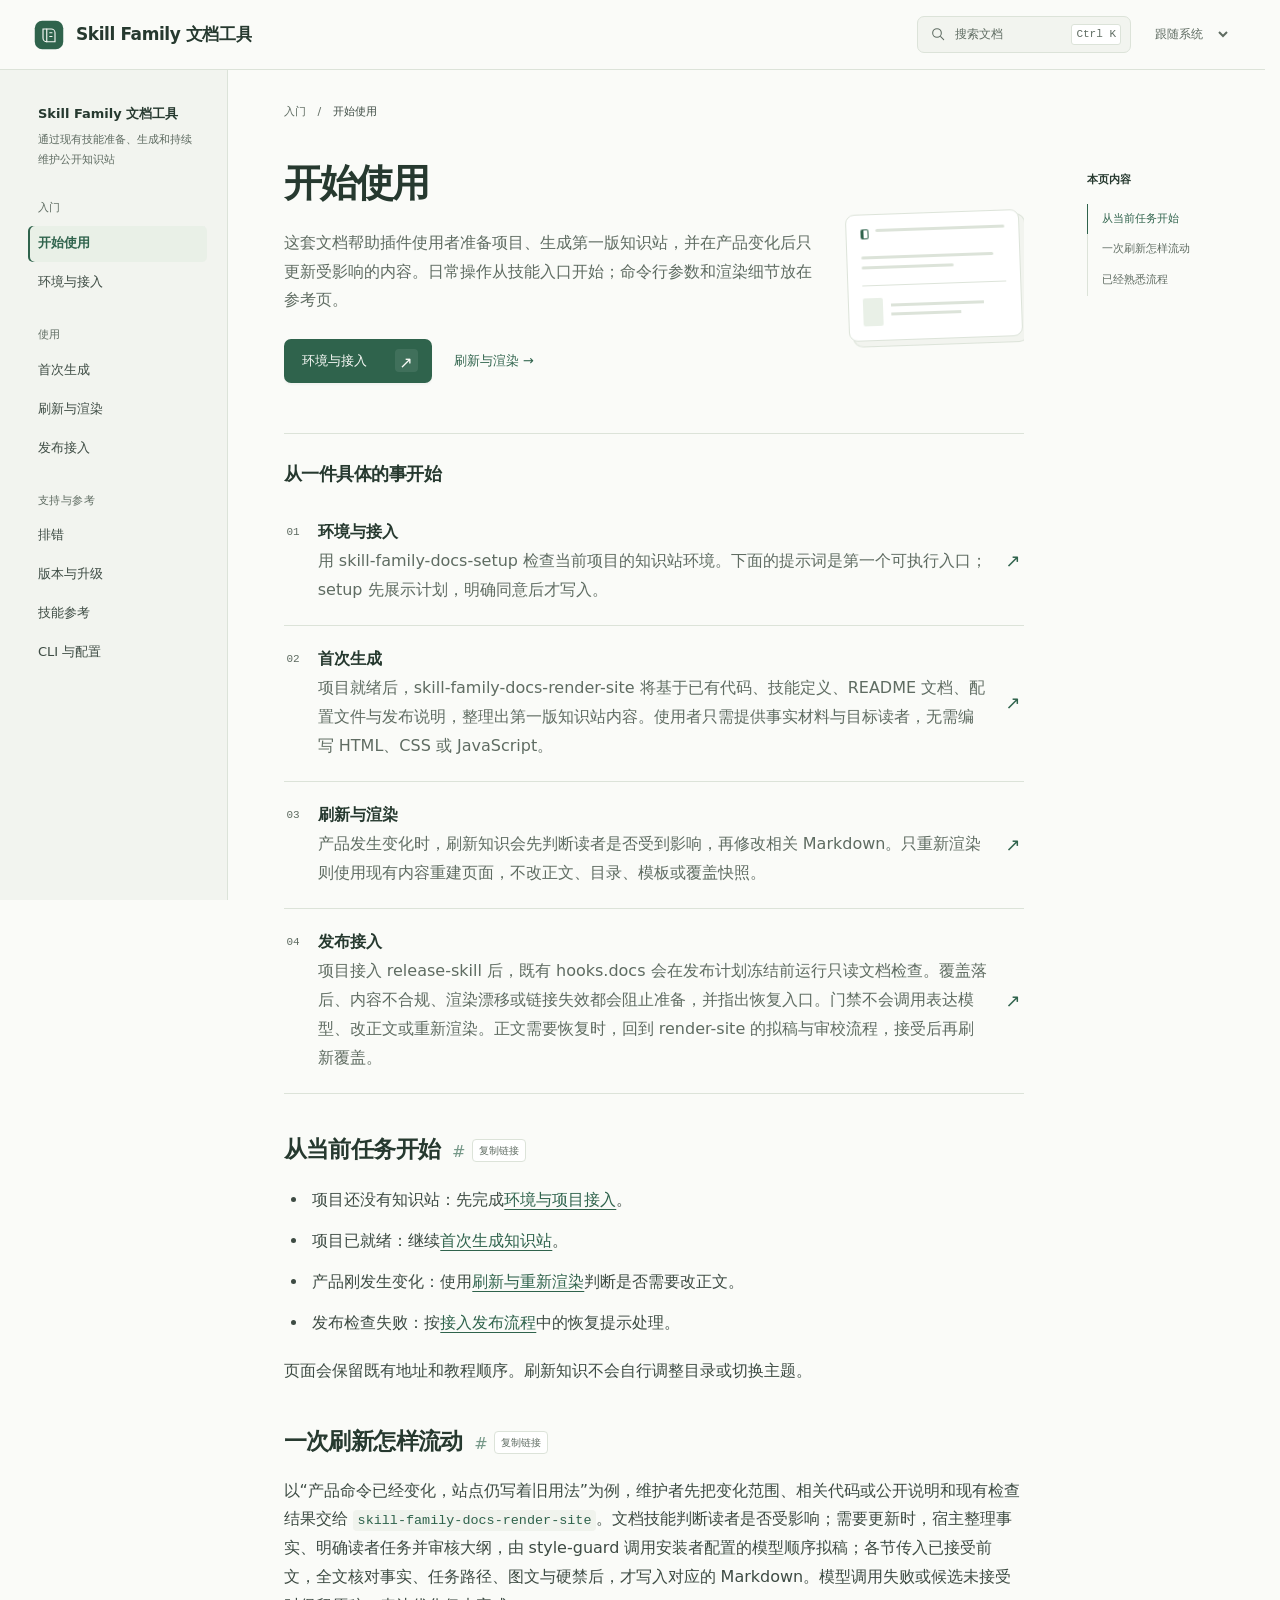
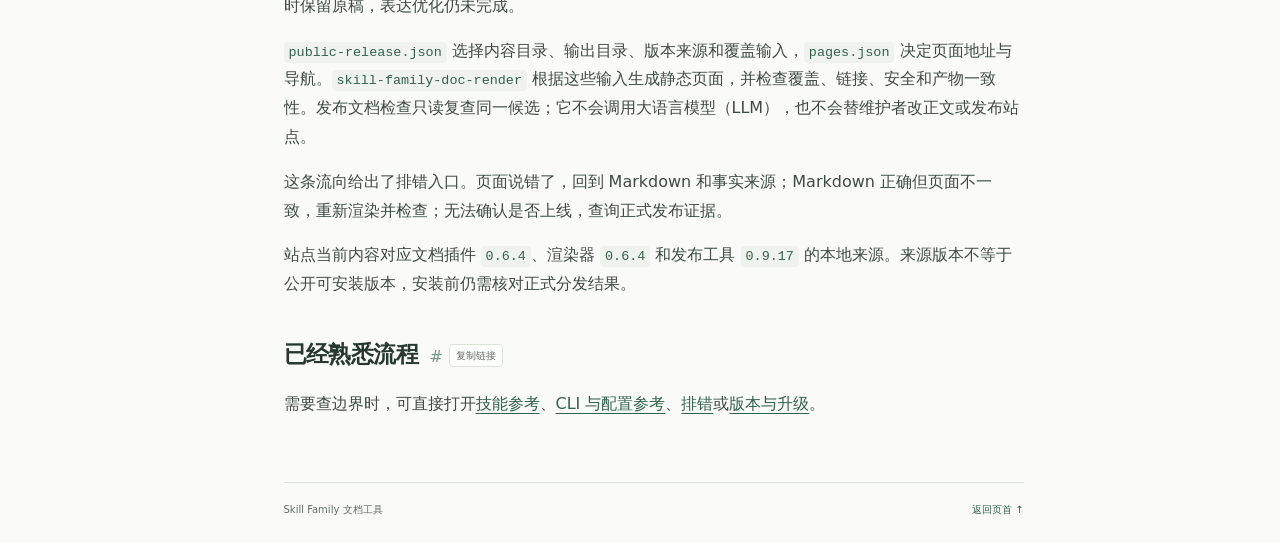
==== commit 6c8d2468: "Release 0.6.4" ====
--- a/index.html
+++ b/index.html
@@ -39,7 +39,7 @@
         <p>以“产品命令已经变化，站点仍写着旧用法”为例，维护者先把变化范围、相关代码或公开说明和现有检查结果交给 <code>skill-family-docs-render-site</code>。文档技能判断读者是否受影响；需要更新时，宿主整理事实、明确读者任务并审核大纲，由 style-guard 调用安装者配置的模型顺序拟稿；各节传入已接受前文，全文核对事实、任务路径、图文与硬禁后，才写入对应的 Markdown。模型调用失败或候选未接受时保留原稿，表达优化仍未完成。</p>
         <p><code>public-release.json</code> 选择内容目录、输出目录、版本来源和覆盖输入，<code>pages.json</code> 决定页面地址与导航。<code>skill-family-doc-render</code> 根据这些输入生成静态页面，并检查覆盖、链接、安全和产物一致性。发布文档检查只读复查同一候选；它不会调用大语言模型（LLM），也不会替维护者改正文或发布站点。</p>
         <p>这条流向给出了排错入口。页面说错了，回到 Markdown 和事实来源；Markdown 正确但页面不一致，重新渲染并检查；无法确认是否上线，查询正式发布证据。</p>
-        <p>站点当前内容对应文档插件 <code>0.6.3</code>、渲染器 <code>0.6.3</code> 和发布工具 <code>0.9.17</code> 的本地来源。来源版本不等于公开可安装版本，安装前仍需核对正式分发结果。</p>
+        <p>站点当前内容对应文档插件 <code>0.6.4</code>、渲染器 <code>0.6.4</code> 和发布工具 <code>0.9.17</code> 的本地来源。来源版本不等于公开可安装版本，安装前仍需核对正式分发结果。</p>
         <h2 id="reference" tabindex="-1">已经熟悉流程 <a class="heading-link" href="#reference" aria-label="定位章节：已经熟悉流程">#</a><button class="heading-copy" data-copy-link="reference" aria-label="复制章节链接：已经熟悉流程" hidden>复制链接</button></h2>
         <p>需要查边界时，可直接打开<a href="plugin-reference.html">技能参考</a>、<a href="cli-reference.html">CLI 与配置参考</a>、<a href="troubleshooting.html">排错</a>或<a href="releases.html">版本与升级</a>。</p>
       </article>
@@ -55,6 +55,6 @@
 <div class="nav-group"><p>使用</p><a href="write-docs.html">首次生成</a><a href="render-site.html">刷新与渲染</a><a href="publish-site.html">发布接入</a></div>
 <div class="nav-group"><p>支持与参考</p><a href="troubleshooting.html">排错</a><a href="releases.html">版本与升级</a><a href="plugin-reference.html">技能参考</a><a href="cli-reference.html">CLI 与配置</a></div></nav></dialog>
   <div class="toast" id="editorial-toast" role="status" aria-live="polite"></div>
-  <script id="editorial-search-data" type="application/json">[{"title":"开始使用","page":"开始使用","href":"index.html","content":"这套文档帮助插件使用者准备项目、生成第一版知识站，并在产品变化后只更新受影响的内容。日常操作从技能入口开始；命令行参数和渲染细节放在参考页。 从当前任务开始 项目还没有知识站：先完成环境与项目接入。 项目已就绪：继续首次生成知识站。 产品刚发生变化：使用刷新与重新渲染判断是否需要改正文。 发布检查失败：按接入发布流程中的恢复提示处理。 页面会保留既有地址和教程顺序。刷新知识不会自行调整目录或切换主题。 一次刷新怎样流动 以“产品命令已经变化，站点仍写着旧用法”为例，维护者先把变化范围、相关代码或公开说明和现有检查结果交给 skill-family-docs-render-site。文档技能判断读者是否受影响；需要更新时，宿主整理事实、明确读者任务并审核大纲，由 style-guard 调用安装者配置的模型顺序拟稿；各节传入已接受前文，全文核对事实、任务路径、图文与硬禁后，才写入对应的 Markdown。模型调用失败或候选未接受时保留原稿，表达优化仍未完成。 public-release.json 选择内容目录、输出目录、版本来源和覆盖输入，pages.json 决定页面地址与导航。skill-family-doc-render 根据这些输入生成静态页面，并检查覆盖、链接、安全和产物一致性。发布文档检查只读复查同一候选；它不会调用大语言模型（LLM），也不会替维护者改正文或发布站点。 这条流向给出了排错入口。页面说错了，回到 Markdown 和事实来源；Markdown 正确但页面不一致，重新渲染并检查；无法确认是否上线，查询正式发布证据。 站点当前内容对应文档插件 0.6.3、渲染器 0.6.3 和发布工具 0.9.17 的本地来源。来源版本不等于公开可安装版本，安装前仍需核对正式分发结果。 已经熟悉流程 需要查边界时，可直接打开技能参考、CLI 与配置参考、排错或版本与升级。"},{"title":"从当前任务开始","page":"开始使用","href":"index.html#start","content":"项目还没有知识站：先完成环境与项目接入。 项目已就绪：继续首次生成知识站。 产品刚发生变化：使用刷新与重新渲染判断是否需要改正文。 发布检查失败：按接入发布流程中的恢复提示处理。 页面会保留既有地址和教程顺序。刷新知识不会自行调整目录或切换主题。"},{"title":"一次刷新怎样流动","page":"开始使用","href":"index.html#components","content":"以“产品命令已经变化，站点仍写着旧用法”为例，维护者先把变化范围、相关代码或公开说明和现有检查结果交给 skill-family-docs-render-site。文档技能判断读者是否受影响；需要更新时，宿主整理事实、明确读者任务并审核大纲，由 style-guard 调用安装者配置的模型顺序拟稿；各节传入已接受前文，全文核对事实、任务路径、图文与硬禁后，才写入对应的 Markdown。模型调用失败或候选未接受时保留原稿，表达优化仍未完成。 public-release.json 选择内容目录、输出目录、版本来源和覆盖输入，pages.json 决定页面地址与导航。skill-family-doc-render 根据这些输入生成静态页面，并检查覆盖、链接、安全和产物一致性。发布文档检查只读复查同一候选；它不会调用大语言模型（LLM），也不会替维护者改正文或发布站点。 这条流向给出了排错入口。页面说错了，回到 Markdown 和事实来源；Markdown 正确但页面不一致，重新渲染并检查；无法确认是否上线，查询正式发布证据。 站点当前内容对应文档插件 0.6.3、渲染器 0.6.3 和发布工具 0.9.17 的本地来源。来源版本不等于公开可安装版本，安装前仍需核对正式分发结果。"},{"title":"已经熟悉流程","page":"开始使用","href":"index.html#reference","content":"需要查边界时，可直接打开技能参考、CLI 与配置参考、排错或版本与升级。"},{"title":"环境与项目接入","page":"环境与项目接入","href":"getting-started.html","content":"用 skill-family-docs-setup 检查当前项目的知识站环境。下面的提示词是第一个可执行入口；setup 先展示计划，明确同意后才写入。 发起接入请求 在目标项目的任务中使用这段提示词： 请使用 skill-family-docs-setup 检查并接入当前项目的知识站。保留已有文档检查，只补缺少的本地配置；不要创建远端，不要发布。完成后列出改动、运行命令和成功信号。 这段提示词启动接入事务，不授权执行尚未展示的计划。setup 会先用零写入方式核对精确发布包的公开合同，再列出官方版本、配置值、安装命令、将创建或保持不变的路径、不会执行的动作和成功信号，然后询问是否执行。授权前的 Git 查询会禁用 optional locks。确认计划后可以回复“按以上计划执行”。整份计划存在未定字段、执行前发现依据变化，或需要增加计划外命令时，setup 重新展示完整计划并再次取得授权。若只想检查，把“检查并接入”改成“只读检查，不修改文件”。 需要提供什么 当前项目目录和允许公开的材料范围。 已有 README、规格、技能、配置和发布说明。 必须保留的文档检查及其运行目录。 已知的输出目录、版本来源或发布配置冲突。 setup 会先读取项目的 Node.js 约束，再核对实际运行时和精确依赖。版本来源、输出路径或已有检查发生冲突时，它应列出具体差异，不会直接覆盖。 setup 还会逐项展开 site.coverage.inputs，核对模式实际命中的文件。覆盖范围只保留源码、配置、权威文档和版本来源；缓存、日志、安装依赖、生成物与临时构建内容应排除。合法但尚未被 Git 跟踪的新源码或正文仍属于产品输入，不能因为忽略规则而丢失。 覆盖模式只使用普通相对路径、* 和 **。现有快照恰好一致，不代表宽泛模式已经选对；发现模式命中缓存等不稳定文件时，只读诊断会列出具体模式、意外文件和收窄方向。 setup 优先复用项目已有的精确版本 CLI（命令行工具）。它通过宿主 Web 或不写文件的 registry HTTP 查询核实官方已发布版本；只有会写缓存或日志的客户端可用时，停止并报告前提不足。找不到已有 CLI 时，它按项目政策形成接入计划： 项目允许添加工具依赖时，计划列出当前包管理器的完整精确安装命令；用户批准后，setup 才修改包清单和锁文件。 项目禁止 devDependencies，但明确允许精确版本的外部 QA（质量检查）工具时，计划列出精确版本的临时调用；用户批准前不运行会隐式安装依赖的命令，也不修改包清单和锁文件。 两条路径都不符合项目政策时，setup 会停止接入并报告阻塞。 setup 只有在完整解析配置，或对全文件完成精确搜索后，才能判断字段不存在。文件开头、局部片段或被截断的输出不能证明 hooks.docs 等字段缺失。 配置起草与刷新使用的模型 站点接线与表达服务分别检查。准备首次起草、内容刷新或整篇重写时，setup 会引导你在自己的 shell 中配置 OpenAI 兼容服务的三项参数：基础地址（base URL）、模型名称，以及存放 API key 的环境变量名。以下为配置示例，地址与模型名须替换为你实际选择的服务与模型；第三项仅填写 key 所在的环境变量名，而非 key 本身： export SKILL_FAMILY_DOCS_ENDPOINT='https://api.example.com/v1' export SKILL_FAMILY_DOCS_MODEL='your-selected-model' export SKILL_FAMILY_DOCS_CREDENTIAL_ENV='MY_DOCS_API_KEY' 实际的 API key 必须由你在自己的 shell 或已有安全来源中设置并导出至 MY_DOCS_API_KEY。若使用其他变量名，需同步更新 SKILL_FAMILY_DOCS_CREDENTIAL_ENV 的值。请勿将 key 发送至聊天窗口、写入项目文件或日志，也禁止作为命令行参数传入。 setup 不会自动编辑你的 shell 配置、读取认证文件或用户级模型配置，也不会从 LLM_* 等变量自动补齐三项。服务与模型无默认绑定，不强制使用特定提供者或模型。 本地就绪检查仅确认以下条件： SKILL_FAMILY_DOCS_ENDPOINT 存在且非空 SKILL_FAMILY_DOCS_MODEL 存在且非空 SKILL_FAMILY_DOCS_CREDENTIAL_ENV 为合法的环境变量名（以字母或下划线开头，后续字符为字母、数字或下划线） 所引用的环境变量（如 MY_DOCS_API_KEY）存在且非空 检查结果以固定格式输出四项布尔值，不显示任何变量值或 key 内容。该检查不联网、不读取文稿、不写文件，也不验证服务可达性、key 有效性或模型可用性。 退出码 0 表示配置齐全，退出码 2 表示存在缺项或变量名不合法。 临时 export 命令仅影响当前 shell 及其后续启动的子进程。若你修改了可信的 shell 配置，需自行重新加载。已启动的宿主进程不会自动继承新配置。必须退出宿主后，从已配置的环境重新启动，或按宿主正常方式重启并核对实际进程环境。仅新开任务无法保证环境已更新。 仅重新渲染、机械检查、读取证明、覆盖检查与刷新、治理及发布检查无需模型配置。setup 会分别报告站点接入与表达配置状态；表达配置缺项仅阻断起草、刷新与整篇重写，不影响已可用的纯渲染路径。 本地配置齐全不等于模型调用成功。首次真正外发前，宿主仍需说明文稿与上下文将发送至所配置服务，并沿既有授权与候选核收流程执行。 接入会补齐什么 接入流程只处理缺项：精确的渲染包依赖、public-release.json 中的站点项、页面清单、经过实际展开核对的覆盖配置，以及项目已有的文档检查入口。正文仍由 skill-family-docs-render-site 在首次生成阶段创建。 项目已经使用自定义渲染器、HTML 源或自有站点命令时，setup 不会简单返回“不适用”，也不修复原渲染器。它会核对源目录、输出目录、命令和发布检查是否争用，再提供实际可行的保留现状、兼容接入或显式迁移路径。用户选择并批准其中一条计划后才写入；显式迁移的正文转换和首次生成仍交给 render-site。 项目已经采用 release-skill 时，新站检查进入现有 hooks.docs 调用链。setup 保留原命令、顺序和失败传播；现有入口无法安全组合时，它会报告冲突，不会替换原检查或另建旁路 hook。项目尚未配置发布目标时，本地知识站仍可就绪；结果应明确写明“发布集成未配置”，不能猜测远端。 怎样确认就绪 检查项 成功信号 运行环境 Node.js 路径与版本满足项目约束，精确依赖可定位 内容范围 输入目录、输出目录和公开边界已经确认 文档检查 原检查继续运行，新站检查进入同一失败传播路径 重复接入 配置和锁文件字节不变；只有正文、覆盖、渲染和只读项目检查都满足时才报告“已就绪，无需变更” 配置接好但正文尚未生成时，setup 报告“接入配置完成，等待首次生成”，随后转到首次生成知识站。正文、覆盖或渲染有待处理时，它报告“已接入，站点待处理”。若 setup 报冲突，先按排错确认应保留的配置。 接入失败后怎么做 保留原始错误、命令退出码和文件差异。环境错误先修正运行时；配置冲突先确定权威路径；缺少发布目标则停在本地就绪状态。不要通过删除原检查或放宽安全规则来取得通过结果。"},{"title":"发起接入请求","page":"环境与项目接入","href":"getting-started.html#request","content":"在目标项目的任务中使用这段提示词： 请使用 skill-family-docs-setup 检查并接入当前项目的知识站。保留已有文档检查，只补缺少的本地配置；不要创建远端，不要发布。完成后列出改动、运行命令和成功信号。 这段提示词启动接入事务，不授权执行尚未展示的计划。setup 会先用零写入方式核对精确发布包的公开合同，再列出官方版本、配置值、安装命令、将创建或保持不变的路径、不会执行的动作和成功信号，然后询问是否执行。授权前的 Git 查询会禁用 optional locks。确认计划后可以回复“按以上计划执行”。整份计划存在未定字段、执行前发现依据变化，或需要增加计划外命令时，setup 重新展示完整计划并再次取得授权。若只想检查，把“检查并接入”改成“只读检查，不修改文件”。"},{"title":"需要提供什么","page":"环境与项目接入","href":"getting-started.html#inputs","content":"当前项目目录和允许公开的材料范围。 已有 README、规格、技能、配置和发布说明。 必须保留的文档检查及其运行目录。 已知的输出目录、版本来源或发布配置冲突。 setup 会先读取项目的 Node.js 约束，再核对实际运行时和精确依赖。版本来源、输出路径或已有检查发生冲突时，它应列出具体差异，不会直接覆盖。 setup 还会逐项展开 site.coverage.inputs，核对模式实际命中的文件。覆盖范围只保留源码、配置、权威文档和版本来源；缓存、日志、安装依赖、生成物与临时构建内容应排除。合法但尚未被 Git 跟踪的新源码或正文仍属于产品输入，不能因为忽略规则而丢失。 覆盖模式只使用普通相对路径、* 和 **。现有快照恰好一致，不代表宽泛模式已经选对；发现模式命中缓存等不稳定文件时，只读诊断会列出具体模式、意外文件和收窄方向。 setup 优先复用项目已有的精确版本 CLI（命令行工具）。它通过宿主 Web 或不写文件的 registry HTTP 查询核实官方已发布版本；只有会写缓存或日志的客户端可用时，停止并报告前提不足。找不到已有 CLI 时，它按项目政策形成接入计划： 项目允许添加工具依赖时，计划列出当前包管理器的完整精确安装命令；用户批准后，setup 才修改包清单和锁文件。 项目禁止 devDependencies，但明确允许精确版本的外部 QA（质量检查）工具时，计划列出精确版本的临时调用；用户批准前不运行会隐式安装依赖的命令，也不修改包清单和锁文件。 两条路径都不符合项目政策时，setup 会停止接入并报告阻塞。 setup 只有在完整解析配置，或对全文件完成精确搜索后，才能判断字段不存在。文件开头、局部片段或被截断的输出不能证明 hooks.docs 等字段缺失。"},{"title":"配置起草与刷新使用的模型","page":"环境与项目接入","href":"getting-started.html#expression-config","content":"站点接线与表达服务分别检查。准备首次起草、内容刷新或整篇重写时，setup 会引导你在自己的 shell 中配置 OpenAI 兼容服务的三项参数：基础地址（base URL）、模型名称，以及存放 API key 的环境变量名。以下为配置示例，地址与模型名须替换为你实际选择的服务与模型；第三项仅填写 key 所在的环境变量名，而非 key 本身： export SKILL_FAMILY_DOCS_ENDPOINT='https://api.example.com/v1' export SKILL_FAMILY_DOCS_MODEL='your-selected-model' export SKILL_FAMILY_DOCS_CREDENTIAL_ENV='MY_DOCS_API_KEY' 实际的 API key 必须由你在自己的 shell 或已有安全来源中设置并导出至 MY_DOCS_API_KEY。若使用其他变量名，需同步更新 SKILL_FAMILY_DOCS_CREDENTIAL_ENV 的值。请勿将 key 发送至聊天窗口、写入项目文件或日志，也禁止作为命令行参数传入。 setup 不会自动编辑你的 shell 配置、读取认证文件或用户级模型配置，也不会从 LLM_* 等变量自动补齐三项。服务与模型无默认绑定，不强制使用特定提供者或模型。 本地就绪检查仅确认以下条件： SKILL_FAMILY_DOCS_ENDPOINT 存在且非空 SKILL_FAMILY_DOCS_MODEL 存在且非空 SKILL_FAMILY_DOCS_CREDENTIAL_ENV 为合法的环境变量名（以字母或下划线开头，后续字符为字母、数字或下划线） 所引用的环境变量（如 MY_DOCS_API_KEY）存在且非空 检查结果以固定格式输出四项布尔值，不显示任何变量值或 key 内容。该检查不联网、不读取文稿、不写文件，也不验证服务可达性、key 有效性或模型可用性。 退出码 0 表示配置齐全，退出码 2 表示存在缺项或变量名不合法。 临时 export 命令仅影响当前 shell 及其后续启动的子进程。若你修改了可信的 shell 配置，需自行重新加载。已启动的宿主进程不会自动继承新配置。必须退出宿主后，从已配置的环境重新启动，或按宿主正常方式重启并核对实际进程环境。仅新开任务无法保证环境已更新。 仅重新渲染、机械检查、读取证明、覆盖检查与刷新、治理及发布检查无需模型配置。setup 会分别报告站点接入与表达配置状态；表达配置缺项仅阻断起草、刷新与整篇重写，不影响已可用的纯渲染路径。 本地配置齐全不等于模型调用成功。首次真正外发前，宿主仍需说明文稿与上下文将发送至所配置服务，并沿既有授权与候选核收流程执行。"},{"title":"接入会补齐什么","page":"环境与项目接入","href":"getting-started.html#changes","content":"接入流程只处理缺项：精确的渲染包依赖、public-release.json 中的站点项、页面清单、经过实际展开核对的覆盖配置，以及项目已有的文档检查入口。正文仍由 skill-family-docs-render-site 在首次生成阶段创建。 项目已经使用自定义渲染器、HTML 源或自有站点命令时，setup 不会简单返回“不适用”，也不修复原渲染器。它会核对源目录、输出目录、命令和发布检查是否争用，再提供实际可行的保留现状、兼容接入或显式迁移路径。用户选择并批准其中一条计划后才写入；显式迁移的正文转换和首次生成仍交给 render-site。 项目已经采用 release-skill 时，新站检查进入现有 hooks.docs 调用链。setup 保留原命令、顺序和失败传播；现有入口无法安全组合时，它会报告冲突，不会替换原检查或另建旁路 hook。项目尚未配置发布目标时，本地知识站仍可就绪；结果应明确写明“发布集成未配置”，不能猜测远端。"},{"title":"怎样确认就绪","page":"环境与项目接入","href":"getting-started.html#result","content":"检查项 成功信号 运行环境 Node.js 路径与版本满足项目约束，精确依赖可定位 内容范围 输入目录、输出目录和公开边界已经确认 文档检查 原检查继续运行，新站检查进入同一失败传播路径 重复接入 配置和锁文件字节不变；只有正文、覆盖、渲染和只读项目检查都满足时才报告“已就绪，无需变更” 配置接好但正文尚未生成时，setup 报告“接入配置完成，等待首次生成”，随后转到首次生成知识站。正文、覆盖或渲染有待处理时，它报告“已接入，站点待处理”。若 setup 报冲突，先按排错确认应保留的配置。"},{"title":"接入失败后怎么做","page":"环境与项目接入","href":"getting-started.html#recover","content":"保留原始错误、命令退出码和文件差异。环境错误先修正运行时；配置冲突先确定权威路径；缺少发布目标则停在本地就绪状态。不要通过删除原检查或放宽安全规则来取得通过结果。"},{"title":"首次生成知识站","page":"首次生成知识站","href":"write-docs.html","content":"项目就绪后，skill-family-docs-render-site 将基于已有代码、技能定义、README 文档、配置文件与发布说明，整理出第一版知识站内容。使用者只需提供事实材料与目标读者，无需编写 HTML、CSS 或 JavaScript。 发起首次生成 在已完成 setup 的项目环境中，执行以下提示词以启动生成流程： 请使用 skill-family-docs-render-site 为当前项目生成第一版知识站。读取已有公开材料，按实际用户任务组织内容；完成事实核对、style-guard 审校、覆盖刷新和统一渲染。保留既有检查，不发布。 如果项目尚未接入，render-site 会先调用 setup 检查并展示接入计划。用户明确同意已展示的计划，且复核未漂移后才完成接入，再继续首次生成。 准备表达服务 在首次生成前，需在当前进程环境中配置以下三项： SKILL_FAMILY_DOCS_ENDPOINT：OpenAI 兼容服务地址 SKILL_FAMILY_DOCS_MODEL：模型标识 SKILL_FAMILY_DOCS_CREDENTIAL_ENV：凭据所在环境变量名 凭据值仅由脚本从该变量名对应的环境变量中读取，不会写入命令行、文稿或诊断日志。安装者可自行选择服务与模型。 宿主在首次外发内容前，会明确告知正文与写作上下文将发送至该服务。若配置缺失、调用失败或候选未被接受，系统将保留原稿，表达优化视为未完成。此时应补全配置或恢复当前完整语义单元，再继续核收，不得以旧表达流程替代新流程宣称完成。 事实材料来源 版本与标签：从 site.versionSources 指向的权威 JSON 文件中获取。 命令、参数与返回行为：以当前代码库、README 与测试用例为准。 用户步骤与排错说明：需经过事实核对与任务冷读验证。 敏感信息：未公开的路径、凭据与业务数据不得进入内容源。 渲染器仅处理已冻结的输入，不访问网络，也不判断本地版本是否已正式发布。安装可用性需另行查阅官方分发结果。 编写和审校内容 正文仅保存于页面清单对应的 Markdown 文件中。每项主要功能从读者可能遇到的实际问题出发，围绕同一任务场景，清晰说明适用条件、必要输入、操作入口、成功结果与失败恢复路径。这些是内容要求，而非固定标题；页面结构按读者完成任务的自然顺序组织。一级标题由 pages.json 统一生成，正文从二级标题开始。 起草工作由 style-guard 组织脚本执行。宿主需先明确读者角色、任务目标，整理完整事实材料并审核大纲，再按完整语义单元顺序调用模型。每次调用均需带入审核大纲、当前材料与已接受前文。各节内容经核收后，通读全文，完成事实、条件、例外、命令、链接、图文与稳定锚点的全面核对，通过任务冷读与硬禁检查后方可写入。 模型仅输出候选内容，不自动接受。当需要帮助读者选择接入方式或定位故障时，再解释相关组件。架构说明应沿同一操作流程讲清职责与数据流向，避免使用目录树或函数清单填充页面；缺乏代码、接口或权威设计依据时，仅描述可观测行为。 首次生成会得到什么 成功生成后，将获得以下内容： 一份稳定页面清单 受限的 Markdown 内容源 统一模板生成的静态页面 渲染基线 已审阅的覆盖快照 所有页面链接使用相对地址，可部署至仓库子路径。 生成完成后，应使用不改写正式目录的 HTTP 服务进行预览。若需插桩，预览工具只能读取独立副本。 结果不完整时 当输入事实不足时，应缩小页面内容范围或补齐材料，不得使用占位段落凑篇幅。内容检查失败时，修改 Markdown 源文件；渲染失败时，保留旧输出与基线。完成首次生成后，可继续阅读 刷新与重新渲染。"},{"title":"发起首次生成","page":"首次生成知识站","href":"write-docs.html#request","content":"在已完成 setup 的项目环境中，执行以下提示词以启动生成流程： 请使用 skill-family-docs-render-site 为当前项目生成第一版知识站。读取已有公开材料，按实际用户任务组织内容；完成事实核对、style-guard 审校、覆盖刷新和统一渲染。保留既有检查，不发布。 如果项目尚未接入，render-site 会先调用 setup 检查并展示接入计划。用户明确同意已展示的计划，且复核未漂移后才完成接入，再继续首次生成。"},{"title":"准备表达服务","page":"首次生成知识站","href":"write-docs.html#expression-service","content":"在首次生成前，需在当前进程环境中配置以下三项： SKILL_FAMILY_DOCS_ENDPOINT：OpenAI 兼容服务地址 SKILL_FAMILY_DOCS_MODEL：模型标识 SKILL_FAMILY_DOCS_CREDENTIAL_ENV：凭据所在环境变量名 凭据值仅由脚本从该变量名对应的环境变量中读取，不会写入命令行、文稿或诊断日志。安装者可自行选择服务与模型。 宿主在首次外发内容前，会明确告知正文与写作上下文将发送至该服务。若配置缺失、调用失败或候选未被接受，系统将保留原稿，表达优化视为未完成。此时应补全配置或恢复当前完整语义单元，再继续核收，不得以旧表达流程替代新流程宣称完成。"},{"title":"事实材料来源","page":"首次生成知识站","href":"write-docs.html#materials","content":"版本与标签：从 site.versionSources 指向的权威 JSON 文件中获取。 命令、参数与返回行为：以当前代码库、README 与测试用例为准。 用户步骤与排错说明：需经过事实核对与任务冷读验证。 敏感信息：未公开的路径、凭据与业务数据不得进入内容源。 渲染器仅处理已冻结的输入，不访问网络，也不判断本地版本是否已正式发布。安装可用性需另行查阅官方分发结果。"},{"title":"编写和审校内容","page":"首次生成知识站","href":"write-docs.html#update-page","content":"正文仅保存于页面清单对应的 Markdown 文件中。每项主要功能从读者可能遇到的实际问题出发，围绕同一任务场景，清晰说明适用条件、必要输入、操作入口、成功结果与失败恢复路径。这些是内容要求，而非固定标题；页面结构按读者完成任务的自然顺序组织。一级标题由 pages.json 统一生成，正文从二级标题开始。 起草工作由 style-guard 组织脚本执行。宿主需先明确读者角色、任务目标，整理完整事实材料并审核大纲，再按完整语义单元顺序调用模型。每次调用均需带入审核大纲、当前材料与已接受前文。各节内容经核收后，通读全文，完成事实、条件、例外、命令、链接、图文与稳定锚点的全面核对，通过任务冷读与硬禁检查后方可写入。 模型仅输出候选内容，不自动接受。当需要帮助读者选择接入方式或定位故障时，再解释相关组件。架构说明应沿同一操作流程讲清职责与数据流向，避免使用目录树或函数清单填充页面；缺乏代码、接口或权威设计依据时，仅描述可观测行为。"},{"title":"首次生成会得到什么","page":"首次生成知识站","href":"write-docs.html#result","content":"成功生成后，将获得以下内容： 一份稳定页面清单 受限的 Markdown 内容源 统一模板生成的静态页面 渲染基线 已审阅的覆盖快照 所有页面链接使用相对地址，可部署至仓库子路径。 生成完成后，应使用不改写正式目录的 HTTP 服务进行预览。若需插桩，预览工具只能读取独立副本。"},{"title":"结果不完整时","page":"首次生成知识站","href":"write-docs.html#recover","content":"当输入事实不足时，应缩小页面内容范围或补齐材料，不得使用占位段落凑篇幅。内容检查失败时，修改 Markdown 源文件；渲染失败时，保留旧输出与基线。完成首次生成后，可继续阅读 刷新与重新渲染。"},{"title":"刷新与重新渲染","page":"刷新与重新渲染","href":"render-site.html","content":"产品发生变化时，刷新知识会先判断读者是否受到影响，再修改相关 Markdown。只重新渲染则使用现有内容重建页面，不改正文、目录、模板或覆盖快照。 刷新知识 需要让内容跟上产品变化时，先在已加载文档技能的宿主中进入目标项目的会话，再使用这段提示词： 请使用 skill-family-docs-render-site 刷新当前项目的知识站。读取已暂存、未暂存和未跟踪变化，只更新影响公开行为的内容；保留页面 ID、分组、顺序和主题。完成事实核对与 style-guard 审校后再刷新覆盖并渲染，不发布。 刷新会读取 Git 差异、现有覆盖状态和项目已采用的制品关系。公开命令、输入、输出或失败方式变化时，宿主先整理受影响材料并审核大纲，经 style-guard 的脚本按完整语义单元顺序拟稿、传入已接受前文。全文核收后只写对应页面和必要链接；缺配置、失败或候选未接受时保留原稿，报告表达优化未完成，不提前刷新覆盖。内部实现变化但公开行为不变时，正文保持不动，并记录判断依据。 刷新时，技能会在目标 public-release.json 所在目录调用 skill-family-doc-render --status --repo \u003cname\u003e，读取覆盖状态、变化路径和差异建议。对覆盖范围内的输入，该命令同时查看已提交变化和已暂存、未暂存、未跟踪变化；有覆盖快照提交记录时，从该提交比较到 HEAD；没有记录时，会提示“覆盖快照尚未提交”并列出相关输入。因此，工作区没有未提交改动也不能直接判定无需更新。 没有产品变化 无变化刷新不应重写正文。技能应报告核对过的输入和“无需更新”的原因；页面清单、主题、覆盖快照和生成物保持原样。 目录调整和模板升级属于显式结构变更。只有用户明确提出这类任务时，才展示新旧页面职责和 URL 差异。 用户明确要求整篇重写时，可以放下原来的句式，按同一组事实重新组织相关页面。页面 ID、URL、已有稳定锚点、命令、版本来源和必要限制仍要保留。整篇重写不会自动调整目录、切换主题或改变产品行为；完成后用同一个使用场景复核输入、操作、结果和失败恢复。 只重新渲染 内容已经确认正确，只需重建静态文件时，使用另一段提示词： 请按当前内容源重新渲染知识站。不要修改正文、页面清单、模板选择或覆盖快照；完成后报告渲染检查和产物差异，不发布。 纯渲染遇到覆盖落后时，仍可以重建产物，但要报告“仍需内容审阅”，不能自行扩大为内容审阅，也不能刷新覆盖来消除提示。 怎样判断完成 操作 允许改变 必须保持 刷新知识 受产品变化影响的 Markdown、必要引用、审阅后的覆盖和生成物 页面 ID、分组、顺序、主题 重新渲染 由现有源确定的生成物和渲染基线 正文、页面清单、覆盖快照、模板选择 两种操作都要通过渲染一致性、链接、资源和公开安全检查。出现漂移时回到内容源或渲染流程修复，不手改生成目录。 覆盖落后或检查失败时，保留实际仓库名、public-release.json 位置、失败输出和退出码，按检查失败后恢复选择下一步。覆盖落后先判断文档影响并完成内容审阅；正文正确但产物漂移时重新渲染。修复后重新运行原检查。 预览不会改正式文件 正式输出目录只由渲染器写入。优先使用只读 HTTP 服务预览。present_files 等可能写回文件的宿主工具不得接收正式输出；使用这类工具前，把完整输出目录复制到仓库外的临时目录，只预览副本。工具返回后，把只读项目检查作为最后一步；检查失败时不能报告任务完成。"},{"title":"刷新知识","page":"刷新与重新渲染","href":"render-site.html#refresh","content":"需要让内容跟上产品变化时，先在已加载文档技能的宿主中进入目标项目的会话，再使用这段提示词： 请使用 skill-family-docs-render-site 刷新当前项目的知识站。读取已暂存、未暂存和未跟踪变化，只更新影响公开行为的内容；保留页面 ID、分组、顺序和主题。完成事实核对与 style-guard 审校后再刷新覆盖并渲染，不发布。 刷新会读取 Git 差异、现有覆盖状态和项目已采用的制品关系。公开命令、输入、输出或失败方式变化时，宿主先整理受影响材料并审核大纲，经 style-guard 的脚本按完整语义单元顺序拟稿、传入已接受前文。全文核收后只写对应页面和必要链接；缺配置、失败或候选未接受时保留原稿，报告表达优化未完成，不提前刷新覆盖。内部实现变化但公开行为不变时，正文保持不动，并记录判断依据。 刷新时，技能会在目标 public-release.json 所在目录调用 skill-family-doc-render --status --repo \u003cname\u003e，读取覆盖状态、变化路径和差异建议。对覆盖范围内的输入，该命令同时查看已提交变化和已暂存、未暂存、未跟踪变化；有覆盖快照提交记录时，从该提交比较到 HEAD；没有记录时，会提示“覆盖快照尚未提交”并列出相关输入。因此，工作区没有未提交改动也不能直接判定无需更新。"},{"title":"没有产品变化","page":"刷新与重新渲染","href":"render-site.html#no-change","content":"无变化刷新不应重写正文。技能应报告核对过的输入和“无需更新”的原因；页面清单、主题、覆盖快照和生成物保持原样。 目录调整和模板升级属于显式结构变更。只有用户明确提出这类任务时，才展示新旧页面职责和 URL 差异。 用户明确要求整篇重写时，可以放下原来的句式，按同一组事实重新组织相关页面。页面 ID、URL、已有稳定锚点、命令、版本来源和必要限制仍要保留。整篇重写不会自动调整目录、切换主题或改变产品行为；完成后用同一个使用场景复核输入、操作、结果和失败恢复。"},{"title":"只重新渲染","page":"刷新与重新渲染","href":"render-site.html#render-only","content":"内容已经确认正确，只需重建静态文件时，使用另一段提示词： 请按当前内容源重新渲染知识站。不要修改正文、页面清单、模板选择或覆盖快照；完成后报告渲染检查和产物差异，不发布。 纯渲染遇到覆盖落后时，仍可以重建产物，但要报告“仍需内容审阅”，不能自行扩大为内容审阅，也不能刷新覆盖来消除提示。"},{"title":"怎样判断完成","page":"刷新与重新渲染","href":"render-site.html#result","content":"操作 允许改变 必须保持 刷新知识 受产品变化影响的 Markdown、必要引用、审阅后的覆盖和生成物 页面 ID、分组、顺序、主题 重新渲染 由现有源确定的生成物和渲染基线 正文、页面清单、覆盖快照、模板选择 两种操作都要通过渲染一致性、链接、资源和公开安全检查。出现漂移时回到内容源或渲染流程修复，不手改生成目录。 覆盖落后或检查失败时，保留实际仓库名、public-release.json 位置、失败输出和退出码，按检查失败后恢复选择下一步。覆盖落后先判断文档影响并完成内容审阅；正文正确但产物漂移时重新渲染。修复后重新运行原检查。"},{"title":"预览不会改正式文件","page":"刷新与重新渲染","href":"render-site.html#preview","content":"正式输出目录只由渲染器写入。优先使用只读 HTTP 服务预览。present_files 等可能写回文件的宿主工具不得接收正式输出；使用这类工具前，把完整输出目录复制到仓库外的临时目录，只预览副本。工具返回后，把只读项目检查作为最后一步；检查失败时不能报告任务完成。"},{"title":"接入发布流程","page":"接入发布流程","href":"publish-site.html","content":"项目接入 release-skill 后，既有 hooks.docs 会在发布计划冻结前运行只读文档检查。覆盖落后、内容不合规、渲染漂移或链接失效都会阻止准备，并指出恢复入口。门禁不会调用表达模型、改正文或重新渲染。正文需要恢复时，回到 render-site 的拟稿与审校流程，接受后再刷新覆盖。 首次接入发布流程 知识站已在本地就绪，但项目还没有发布配置时，先使用 release-skill 的既有 setup 合同建立发布目标。文档插件不会猜测公开仓库、分支或外部权限。 项目已经存在发布配置时，skill-family-docs-setup 只把站点检查加入原有文档门。原检查的顺序、运行目录和失败传播必须保留；已有 check:release-docs 时扩展该入口，不直接覆盖。 可用这段提示词核对接线结果： 请检查当前项目的知识站发布接线。保留 hooks.docs 中已有检查，确认新站检查只读且失败会阻止 release prepare；不要批准、发布或修改远端。 检查结果应列出实际命令、运行目录和未配置的发布事项。 日常发布前检查 发布准备会调用项目的 check:release-docs。该入口先保留项目自己的制品和文档检查，再核对知识站的输入安全、覆盖状态、正文规则、渲染一致性、链接和资源。 全部检查通过只表示本地候选满足发布前条件。提交、推送、批准、发布、站点部署和宿主更新仍需各自授权与实际验证。 检查失败后恢复 失败输出应包含仓库名称、配置位置、实际变化或漂移原因，以及一段可复制的 render-site 恢复提示。当前宿主已经加载文档技能时，可以继续刷新内容；没有自动路由能力时，必须把提示交给用户，不能声称后台已经处理。 根据错误选择动作： 覆盖落后：先判断产品变化是否影响读者，完成内容审阅后再刷新覆盖。 生成物漂移：从权威源重新渲染，不改基线掩盖差异。 内容或安全失败：修改 Markdown 源，保留默认泄漏规则。 链接或资源失败：修正相对路径，再运行同一文档门。 恢复后重新执行原来的发布准备。不要无限重试，也不要绕过失败检查。 确认网页上线 软件或站点达到 VERIFIED，只证明冻结的发布物通过了对应验证。网页是否更新还要核对 Pages 部署、线上九个页面、模板资源和本次渲染基线。 站点、Skill Family Hub 和宿主安装分别核实。任一结果不能代替其他结果；本地实施通过也不表示这些外部动作已经完成。 版本表达 站点显示的来源版本来自现有 JSON 文件。本地 package.json 版本不能推导正式安装可用性；安装说明应引用已经核验的 registry、GitHub Release 或发布验证结果。候选只能标为预览，正式站点不保留过期的候选警告。"},{"title":"首次接入发布流程","page":"接入发布流程","href":"publish-site.html#first-release","content":"知识站已在本地就绪，但项目还没有发布配置时，先使用 release-skill 的既有 setup 合同建立发布目标。文档插件不会猜测公开仓库、分支或外部权限。 项目已经存在发布配置时，skill-family-docs-setup 只把站点检查加入原有文档门。原检查的顺序、运行目录和失败传播必须保留；已有 check:release-docs 时扩展该入口，不直接覆盖。 可用这段提示词核对接线结果： 请检查当前项目的知识站发布接线。保留 hooks.docs 中已有检查，确认新站检查只读且失败会阻止 release prepare；不要批准、发布或修改远端。 检查结果应列出实际命令、运行目录和未配置的发布事项。"},{"title":"日常发布前检查","page":"接入发布流程","href":"publish-site.html#daily-update","content":"发布准备会调用项目的 check:release-docs。该入口先保留项目自己的制品和文档检查，再核对知识站的输入安全、覆盖状态、正文规则、渲染一致性、链接和资源。 全部检查通过只表示本地候选满足发布前条件。提交、推送、批准、发布、站点部署和宿主更新仍需各自授权与实际验证。"},{"title":"检查失败后恢复","page":"接入发布流程","href":"publish-site.html#recover","content":"失败输出应包含仓库名称、配置位置、实际变化或漂移原因，以及一段可复制的 render-site 恢复提示。当前宿主已经加载文档技能时，可以继续刷新内容；没有自动路由能力时，必须把提示交给用户，不能声称后台已经处理。 根据错误选择动作： 覆盖落后：先判断产品变化是否影响读者，完成内容审阅后再刷新覆盖。 生成物漂移：从权威源重新渲染，不改基线掩盖差异。 内容或安全失败：修改 Markdown 源，保留默认泄漏规则。 链接或资源失败：修正相对路径，再运行同一文档门。 恢复后重新执行原来的发布准备。不要无限重试，也不要绕过失败检查。"},{"title":"确认网页上线","page":"接入发布流程","href":"publish-site.html#online-check","content":"软件或站点达到 VERIFIED，只证明冻结的发布物通过了对应验证。网页是否更新还要核对 Pages 部署、线上九个页面、模板资源和本次渲染基线。 站点、Skill Family Hub 和宿主安装分别核实。任一结果不能代替其他结果；本地实施通过也不表示这些外部动作已经完成。"},{"title":"版本表达","page":"接入发布流程","href":"publish-site.html#versions","content":"站点显示的来源版本来自现有 JSON 文件。本地 package.json 版本不能推导正式安装可用性；安装说明应引用已经核验的 registry、GitHub Release 或发布验证结果。候选只能标为预览，正式站点不保留过期的候选警告。"},{"title":"排错","page":"排错","href":"troubleshooting.html","content":"出现失败时，先保留原始命令、退出码和第一段错误，再处理最接近的原因。内容问题回到 Markdown 源，生成问题回到渲染流程；不要直接修改正式产物。 Node.js 版本不符合约束 安装或运行命令出现 engine 警告时，先读取项目的 engines.node、.node-version 或 .nvmrc。选择满足约束的已安装运行时，并在同一次命令中把它的 bin 目录放到 PATH 最前面。 修改项目版本约束不会修复运行环境。切换后重新记录 command -v node 和 node --version，再复跑失败的检查。 配置合同不一致 退出码 2 表示输入、配置或工具错误。按错误中的字段路径核对 public-release.json 与 pages.json；新站点必须显式使用 markdown-v1 和 editorial，页面 ID、分组和源文件需要一一对应。 版本来源、输出目录或已有文档检查发生冲突时，先确定哪一项是项目权威配置。setup 应停止覆盖并列出差异，不能自行选择一个更容易通过的值。 覆盖快照落后 --status 返回 1 并列出变化文件时，先判断这些变化是否影响公开行为。影响读者时更新相关 Markdown；不影响时保留判断依据。只有内容完成事实核对和冷读后，才能刷新覆盖快照。 纯渲染不会刷新覆盖。发布门也只检查，不会替内容审阅签字。 渲染产物漂移 --check 返回 1，表示内存渲染、磁盘文件或基线不一致。确认内容源正确后，从源重新渲染；禁止手工清理生成文件，再把被污染的内容写进基线。 预览工具加入随机属性时，保留差异作为诊断证据，并改用只读 HTTP 服务或独立副本。 Markdown 或 SVG 被拒绝 新格式不接受原始 HTML、MDX、内联样式、脚本、事件属性、自定义 CSS 类或任意组件。图片只能引用站点 assets/ 目录内的 SVG；SVG 含脚本、事件属性、foreignObject、DTD、实体或外部资源时必须拒绝。 泄漏扫描命中私有路径、内部标识或凭据时，应删除或改写源内容。不得放宽默认规则；项目专属字面量只能通过现有配置追加。 页面、资源或锚点打不开 站内链接使用相对 URL。不要从域名根写 /assets/...，也不要引用上级目录。标题更名时保留原锚点 ID；同页链接和跨页章节链接都必须指向现有目标。 禁用 JavaScript 后，正文、目录、章节链接和教程翻页仍应可用。搜索、复制和主题切换属于增强功能，失败不能挡住基础阅读。 发布检查失败 先根据输出中的仓库、配置位置和变化原因选择恢复动作。完成恢复后重新运行原 hooks.docs 入口；不要在门禁中写正文、刷新覆盖或重新渲染。详细步骤见接入发布流程。 表达服务或候选未完成 起草或刷新前，在进程环境配置 SKILL_FAMILY_DOCS_ENDPOINT、SKILL_FAMILY_DOCS_MODEL 和 SKILL_FAMILY_DOCS_CREDENTIAL_ENV。最后一项只写存放 key 的环境变量名，凭据值不进入命令、文稿、上下文或诊断日志。 缺配置、连接失败、超时、响应不可解析或截断时，保留原稿和实际原因类，报告表达优化未完成。先修正配置或服务，再从受影响完整语义单元恢复；不要继续用旧宿主改稿流程宣称完成，也不提前刷新覆盖。候选已经产出但丢命令、配置、链接、身份或稳定锚点时，仍不能接受。核对当前材料与审核大纲，集中修订同一单元；只有已接受前文可以传给下一节。"},{"title":"Node.js 版本不符合约束","page":"排错","href":"troubleshooting.html#node","content":"安装或运行命令出现 engine 警告时，先读取项目的 engines.node、.node-version 或 .nvmrc。选择满足约束的已安装运行时，并在同一次命令中把它的 bin 目录放到 PATH 最前面。 修改项目版本约束不会修复运行环境。切换后重新记录 command -v node 和 node --version，再复跑失败的检查。"},{"title":"配置合同不一致","page":"排错","href":"troubleshooting.html#configuration","content":"退出码 2 表示输入、配置或工具错误。按错误中的字段路径核对 public-release.json 与 pages.json；新站点必须显式使用 markdown-v1 和 editorial，页面 ID、分组和源文件需要一一对应。 版本来源、输出目录或已有文档检查发生冲突时，先确定哪一项是项目权威配置。setup 应停止覆盖并列出差异，不能自行选择一个更容易通过的值。"},{"title":"覆盖快照落后","page":"排错","href":"troubleshooting.html#coverage","content":"--status 返回 1 并列出变化文件时，先判断这些变化是否影响公开行为。影响读者时更新相关 Markdown；不影响时保留判断依据。只有内容完成事实核对和冷读后，才能刷新覆盖快照。 纯渲染不会刷新覆盖。发布门也只检查，不会替内容审阅签字。"},{"title":"渲染产物漂移","page":"排错","href":"troubleshooting.html#drift","content":"--check 返回 1，表示内存渲染、磁盘文件或基线不一致。确认内容源正确后，从源重新渲染；禁止手工清理生成文件，再把被污染的内容写进基线。 预览工具加入随机属性时，保留差异作为诊断证据，并改用只读 HTTP 服务或独立副本。"},{"title":"Markdown 或 SVG 被拒绝","page":"排错","href":"troubleshooting.html#input-safety","content":"新格式不接受原始 HTML、MDX、内联样式、脚本、事件属性、自定义 CSS 类或任意组件。图片只能引用站点 assets/ 目录内的 SVG；SVG 含脚本、事件属性、foreignObject、DTD、实体或外部资源时必须拒绝。 泄漏扫描命中私有路径、内部标识或凭据时，应删除或改写源内容。不得放宽默认规则；项目专属字面量只能通过现有配置追加。"},{"title":"页面、资源或锚点打不开","page":"排错","href":"troubleshooting.html#links","content":"站内链接使用相对 URL。不要从域名根写 /assets/...，也不要引用上级目录。标题更名时保留原锚点 ID；同页链接和跨页章节链接都必须指向现有目标。 禁用 JavaScript 后，正文、目录、章节链接和教程翻页仍应可用。搜索、复制和主题切换属于增强功能，失败不能挡住基础阅读。"},{"title":"发布检查失败","page":"排错","href":"troubleshooting.html#release","content":"先根据输出中的仓库、配置位置和变化原因选择恢复动作。完成恢复后重新运行原 hooks.docs 入口；不要在门禁中写正文、刷新覆盖或重新渲染。详细步骤见接入发布流程。"},{"title":"表达服务或候选未完成","page":"排错","href":"troubleshooting.html#expression","content":"起草或刷新前，在进程环境配置 SKILL_FAMILY_DOCS_ENDPOINT、SKILL_FAMILY_DOCS_MODEL 和 SKILL_FAMILY_DOCS_CREDENTIAL_ENV。最后一项只写存放 key 的环境变量名，凭据值不进入命令、文稿、上下文或诊断日志。 缺配置、连接失败、超时、响应不可解析或截断时，保留原稿和实际原因类，报告表达优化未完成。先修正配置或服务，再从受影响完整语义单元恢复；不要继续用旧宿主改稿流程宣称完成，也不提前刷新覆盖。候选已经产出但丢命令、配置、链接、身份或稳定锚点时，仍不能接受。核对当前材料与审核大纲，集中修订同一单元；只有已接受前文可以传给下一节。"},{"title":"版本与升级","page":"版本与升级","href":"releases.html","content":"文档插件、渲染器和公开站点分别发版。页面中的版本值只说明当前内容对应哪个本地来源。某个版本能否安装或是否已经上线，以官方分发与发布后验证为准。 当前内容对应的来源 对象 内容对应版本 版本来源 skill-family-docs 插件 0.6.3 插件包 package.json skill-family-doc-render 0.6.3 渲染包 package.json 公开站点 0.6.3 docs/public/release.json release-skill 0.9.17 工作区精确依赖 这些值由渲染配置中的 site.versionSources 读取，正文不复制具体版本号。 判断能否安装 安装前核对对应版本的官方 registry、GitHub Release 或 release-skill 验证结果。插件还要核对平台清单与 Skill Family Hub 登记。缺少任一必要证据时，保留上一个已验证版本，不把本地候选写成正式发行物。 Claude Code、Codex、Kimi 和 WorkBuddy（包含 CodeBuddy）的实际安装内容，需要分别读取宿主清单与技能文件。一个 adapter 的目录一致，不能代替另一个宿主的真实安装验证。 升级渲染器 查询官方最新稳定版，阅读对应 CHANGELOG 与 Release。 核对 Node.js 约束、配置 Schema、输入格式、基线和退出码变化。 更新精确依赖与锁文件，不使用浮动 latest。 重新渲染并检查旧 URL、稳定锚点、模板资源和基线。 运行项目完整门禁，再处理需要授权的发布动作。 旧 HTML 站点升级到 markdown-v1 时仍保留兼容入口。迁移按单个站点配置执行；失败保留旧源、配置和已生成站点，不留下混合格式。 升级文档插件 先核对六个技能的名称、输入、输出和动作边界，再检查四套 adapter 与平台清单的版本。升级后分别验证只读 setup、项目接入、首次生成、无变化刷新和纯渲染。表达主流程还需验证模型与凭据环境可替换、缺配置或失败会保留原稿，以及候选经顺序接受和全文语义核对后才写入；发布检查不得调用模型。 需要重载宿主时，结果应说明新版本从何时生效。更新本地插件不授权修改 Hub、推送仓库或发布站点。 哪些变化需要显式迁移 页面 ID、稳定锚点、分组顺序或模板发生变化时，应先展示新旧差异。这类变化不属于日常刷新，不能在普通内容更新中顺手执行。旧 URL 确实需要替换时，先提供兼容地址；没有历史链接时不预建重定向。"},{"title":"当前内容对应的来源","page":"版本与升级","href":"releases.html#source-versions","content":"对象 内容对应版本 版本来源 skill-family-docs 插件 0.6.3 插件包 package.json skill-family-doc-render 0.6.3 渲染包 package.json 公开站点 0.6.3 docs/public/release.json release-skill 0.9.17 工作区精确依赖 这些值由渲染配置中的 site.versionSources 读取，正文不复制具体版本号。"},{"title":"判断能否安装","page":"版本与升级","href":"releases.html#availability","content":"安装前核对对应版本的官方 registry、GitHub Release 或 release-skill 验证结果。插件还要核对平台清单与 Skill Family Hub 登记。缺少任一必要证据时，保留上一个已验证版本，不把本地候选写成正式发行物。 Claude Code、Codex、Kimi 和 WorkBuddy（包含 CodeBuddy）的实际安装内容，需要分别读取宿主清单与技能文件。一个 adapter 的目录一致，不能代替另一个宿主的真实安装验证。"},{"title":"升级渲染器","page":"版本与升级","href":"releases.html#renderer-upgrade","content":"查询官方最新稳定版，阅读对应 CHANGELOG 与 Release。 核对 Node.js 约束、配置 Schema、输入格式、基线和退出码变化。 更新精确依赖与锁文件，不使用浮动 latest。 重新渲染并检查旧 URL、稳定锚点、模板资源和基线。 运行项目完整门禁，再处理需要授权的发布动作。 旧 HTML 站点升级到 markdown-v1 时仍保留兼容入口。迁移按单个站点配置执行；失败保留旧源、配置和已生成站点，不留下混合格式。"},{"title":"升级文档插件","page":"版本与升级","href":"releases.html#plugin-upgrade","content":"先核对六个技能的名称、输入、输出和动作边界，再检查四套 adapter 与平台清单的版本。升级后分别验证只读 setup、项目接入、首次生成、无变化刷新和纯渲染。表达主流程还需验证模型与凭据环境可替换、缺配置或失败会保留原稿，以及候选经顺序接受和全文语义核对后才写入；发布检查不得调用模型。 需要重载宿主时，结果应说明新版本从何时生效。更新本地插件不授权修改 Hub、推送仓库或发布站点。"},{"title":"哪些变化需要显式迁移","page":"版本与升级","href":"releases.html#migration","content":"页面 ID、稳定锚点、分组顺序或模板发生变化时，应先展示新旧差异。这类变化不属于日常刷新，不能在普通内容更新中顺手执行。旧 URL 确实需要替换时，先提供兼容地址；没有历史链接时不预建重定向。"},{"title":"技能参考","page":"技能参考","href":"plugin-reference.html","content":"skill-family-docs 提供六个现有技能。意图不明确时从 quickstart 开始；已经知道任务时，直接调用对应入口，无需先学习渲染器 API。 六个技能 技能 适用情况 结果与边界 skill-family-docs-help 了解插件能力和最短上手路径 返回入口说明，不执行渲染或发布 skill-family-docs-quickstart 只知道目标，不确定入口 选择目标技能，并在同一轮调用它继续执行 skill-family-docs-setup 检查环境，或要求准备并接线 先只读展示计划和影响；明确同意已展示且复核未漂移的计划后只补本地缺项，不生成正文 skill-family-docs-render-site 首次生成、刷新知识、纯渲染，或只读机械检查、出证、读取旧证明 按请求区分操作，不发布；检查缺配置时停在现有原因；读证不要求站点 skill-family-docs-style-guard 起草或审校中文技术文档 组织大纲与脚本拟稿，核收事实、任务理解和表达；检测脚本只查表层问题 skill-family-docs-site-design 检查版式、可读性与访问方式 使用统一模板验收，不让项目重写主题 WorkBuddy 与 CodeBuddy 安装或升级插件后需要重启客户端。重启后，这六个入口应直接出现在斜杠菜单中；模型能够加载技能但菜单没有入口，不算宿主安装验收通过。 宿主从哪里加载技能 当前安装面是四个宿主投影。Claude Code、WorkBuddy 和 CodeBuddy 使用插件根目录的 skills/。Codex 与 Kimi Code 使用各自的 adapter 目录。四份 adapter 继续保留，并与根技能逐字节同步。目录检查只能证明候选资源一致，不能代替每个宿主的真实入口调用。 历史证据面曾按五类宿主入口记录：Claude Code、Codex、Kimi Code、WorkBuddy Desktop 和 CodeBuddy CLI。那些记录只覆盖当时历史候选的代表性调用，不能声称六个技能均已逐项验收。Claude Code 与 Codex 当时实际调用了 help。WorkBuddy 的候选技能曾通过受支持的个人技能界面临时安装；当时发现这六个技能名称且没有重复，实际加载的是 help 和插件 style-guard。确认加载来源后已经恢复既有套件并卸载临时技能。 0.6.0 已完成正式发布与 Hub 登记。四个宿主是否更新、生效，以及本次主流程替换的真实起草和刷新结果，仍需分别核对；目录同步不能代替宿主验证。 第一次接入 调用 skill-family-docs-setup，明确提供项目位置、公开材料范围和需要保留的检查。setup 先只读检查，展示精确计划和影响，再询问是否执行；首次提出接入不构成执行授权。用户明确同意计划且复核未漂移后，setup 才补齐本地配置，随后由 skill-family-docs-render-site 生成正文与站点。 已有自定义渲染器或站点时，setup 根据目录和命令冲突提供保留现状、兼容接入或显式迁移，不直接返回“不适用”，也不修复原渲染器。只有用户选定并批准的路径可以写入。 最短提示词见环境与项目接入。 首次生成与日常刷新 首次生成从事实材料建立页面清单和 Markdown。日常刷新沿用既有 ID、分组、顺序和主题，只改公开行为影响到的内容。无变化时不重写正文；只重新渲染时也不更新覆盖。 对应提示词见首次生成知识站和刷新与重新渲染。 只读机械检查、出具检查证明或读取旧证明也调用 skill-family-docs-render-site。项目还没有网站配置时，扫描停在现有失败原因，不会自动调用 setup、建站或整改。读取旧证明不要求站点配置。参数、工作目录和退出码见CLI 与配置参考和退出码。 写作与设计怎样参与 render-site 修改人类可读正文时，必须调用 style-guard。宿主先组织事实、读者与任务，审核大纲，再调用安装者配置的模型按完整语义单元顺序拟稿并传入接受前文。候选经全文语义、冷读、图文和硬禁核对后才写入；缺配置、失败或未接受时表达优化未完成。检测退出 0 不表示读者已经完成任务。 site-design 负责检查统一模板在桌面、窄屏、键盘、无脚本和打印场景下的表现。项目不得新增自有 CSS 或 JavaScript 来改变已选模板。 动作边界 六个技能都受当前任务授权约束。接入和渲染只写已声明的本地路径；提交、推送、标签、发布、Hub 登记与宿主安装需要另行授权。检查发现上游能力缺口时，只暂停受影响部分，不在项目内复制发布控制器或共享机制。"},{"title":"六个技能","page":"技能参考","href":"plugin-reference.html#skills","content":"技能 适用情况 结果与边界 skill-family-docs-help 了解插件能力和最短上手路径 返回入口说明，不执行渲染或发布 skill-family-docs-quickstart 只知道目标，不确定入口 选择目标技能，并在同一轮调用它继续执行 skill-family-docs-setup 检查环境，或要求准备并接线 先只读展示计划和影响；明确同意已展示且复核未漂移的计划后只补本地缺项，不生成正文 skill-family-docs-render-site 首次生成、刷新知识、纯渲染，或只读机械检查、出证、读取旧证明 按请求区分操作，不发布；检查缺配置时停在现有原因；读证不要求站点 skill-family-docs-style-guard 起草或审校中文技术文档 组织大纲与脚本拟稿，核收事实、任务理解和表达；检测脚本只查表层问题 skill-family-docs-site-design 检查版式、可读性与访问方式 使用统一模板验收，不让项目重写主题 WorkBuddy 与 CodeBuddy 安装或升级插件后需要重启客户端。重启后，这六个入口应直接出现在斜杠菜单中；模型能够加载技能但菜单没有入口，不算宿主安装验收通过。"},{"title":"宿主从哪里加载技能","page":"技能参考","href":"plugin-reference.html#host-roots","content":"当前安装面是四个宿主投影。Claude Code、WorkBuddy 和 CodeBuddy 使用插件根目录的 skills/。Codex 与 Kimi Code 使用各自的 adapter 目录。四份 adapter 继续保留，并与根技能逐字节同步。目录检查只能证明候选资源一致，不能代替每个宿主的真实入口调用。 历史证据面曾按五类宿主入口记录：Claude Code、Codex、Kimi Code、WorkBuddy Desktop 和 CodeBuddy CLI。那些记录只覆盖当时历史候选的代表性调用，不能声称六个技能均已逐项验收。Claude Code 与 Codex 当时实际调用了 help。WorkBuddy 的候选技能曾通过受支持的个人技能界面临时安装；当时发现这六个技能名称且没有重复，实际加载的是 help 和插件 style-guard。确认加载来源后已经恢复既有套件并卸载临时技能。 0.6.0 已完成正式发布与 Hub 登记。四个宿主是否更新、生效，以及本次主流程替换的真实起草和刷新结果，仍需分别核对；目录同步不能代替宿主验证。"},{"title":"第一次接入","page":"技能参考","href":"plugin-reference.html#first-setup","content":"调用 skill-family-docs-setup，明确提供项目位置、公开材料范围和需要保留的检查。setup 先只读检查，展示精确计划和影响，再询问是否执行；首次提出接入不构成执行授权。用户明确同意计划且复核未漂移后，setup 才补齐本地配置，随后由 skill-family-docs-render-site 生成正文与站点。 已有自定义渲染器或站点时，setup 根据目录和命令冲突提供保留现状、兼容接入或显式迁移，不直接返回“不适用”，也不修复原渲染器。只有用户选定并批准的路径可以写入。 最短提示词见环境与项目接入。"},{"title":"首次生成与日常刷新","page":"技能参考","href":"plugin-reference.html#content-workflows","content":"首次生成从事实材料建立页面清单和 Markdown。日常刷新沿用既有 ID、分组、顺序和主题，只改公开行为影响到的内容。无变化时不重写正文；只重新渲染时也不更新覆盖。 对应提示词见首次生成知识站和刷新与重新渲染。 只读机械检查、出具检查证明或读取旧证明也调用 skill-family-docs-render-site。项目还没有网站配置时，扫描停在现有失败原因，不会自动调用 setup、建站或整改。读取旧证明不要求站点配置。参数、工作目录和退出码见CLI 与配置参考和退出码。"},{"title":"写作与设计怎样参与","page":"技能参考","href":"plugin-reference.html#review","content":"render-site 修改人类可读正文时，必须调用 style-guard。宿主先组织事实、读者与任务，审核大纲，再调用安装者配置的模型按完整语义单元顺序拟稿并传入接受前文。候选经全文语义、冷读、图文和硬禁核对后才写入；缺配置、失败或未接受时表达优化未完成。检测退出 0 不表示读者已经完成任务。 site-design 负责检查统一模板在桌面、窄屏、键盘、无脚本和打印场景下的表现。项目不得新增自有 CSS 或 JavaScript 来改变已选模板。"},{"title":"动作边界","page":"技能参考","href":"plugin-reference.html#boundaries","content":"六个技能都受当前任务授权约束。接入和渲染只写已声明的本地路径；提交、推送、标签、发布、Hub 登记与宿主安装需要另行授权。检查发现上游能力缺口时，只暂停受影响部分，不在项目内复制发布控制器或共享机制。"},{"title":"CLI 与配置参考","page":"CLI 与配置参考","href":"cli-reference.html","content":"CLI 面向渲染器集成者。扫描、渲染、覆盖和发布前项目检查在目标 public-release.json 所在目录运行。读取旧证明不读该文件，可在任意工作目录调用。新项目使用受限 Markdown 和包内模板，旧项目在未设置 site.format 时继续走 HTML 兼容模式。 命令 命令 用途 写盘 skill-family-doc-render --repo \u003cname\u003e 渲染指定站点 写声明的目标目录和基线 skill-family-doc-render --check --repo \u003cname\u003e 比较内存渲染、磁盘产物和基线 否 skill-family-doc-render --assert-git --repo \u003cname\u003e 先检查渲染文件是否被 Git 索引跟踪，通过后正常渲染 写声明的目标目录和基线；不写 Git 索引 skill-family-doc-render --check --assert-git --repo \u003cname\u003e 同时检查渲染漂移和 Git 索引跟踪 否 skill-family-doc-render --status --repo \u003cname\u003e 显示覆盖变化与版本来源 否 skill-family-doc-render --refresh-coverage --repo \u003cname\u003e 内容审阅后刷新覆盖快照 只写声明的覆盖锁 skill-family-doc-render --check-project --repo \u003cname\u003e 运行发布前完整站点检查 否 skill-family-doc-render --check-project --repo \u003cname\u003e --conclusion-output \u003cabsolute-path\u003e 0.6.0：检查后排他创建一份共同证明 只创建该绝对路径；不覆盖已有文件，不写站点 skill-family-doc-render --read-proof --proof-root \u003croot\u003e --proof \u003crelative\u003e 0.6.0：读取一份本族旧证明并打印 JSON 结果 否 skill-family-doc-render --help 显示当前版本支持的参数 否 --check-project 先核对输入、公开安全与正文机械合同，再检查覆盖状态，随后比对内存渲染、磁盘产物与基线，最后检查内部链接与资源。任一阶段失败，后续阶段不再执行。它不调用大语言模型，不修改 Markdown、页面清单、覆盖锁或生成物。 --conclusion-output 和 --read-proof 属于 0.6.0。已发布的 0.4.5 没有这两个参数。先在官方 npm 确认 skill-family-doc-render@0.6.0 可用，再执行下面的命令。这些示例说明本版用法；发布、Hub 登记和四个宿主的新回复以官方记录为准。 扫描时在目标 public-release.json 所在目录运行： npx skill-family-doc-render@0.6.0 --check-project --repo \u003cname\u003e --conclusion-output /absolute/path/conclusion.json 读取旧证明可以在任意工作目录运行： npx skill-family-doc-render@0.6.0 --read-proof --proof-root /absolute/proof-root --proof relative/conclusion.json --conclusion-output 必须是绝对路径，并且只能与 --check-project 一起使用。检查结束后，CLI 排他创建该文件。已有文件不会被覆盖，站点目标也不会被改写。不带该参数时，--check-project 不额外写文件。证明记录实际完成的检查范围。领域码为 DOCS_CLEAR（无发现）、DOCS_FINDINGS（有发现）、DOCS_CHECK_INCOMPLETE（未完成声明范围）和 DOCS_CHECK_UNAVAILABLE（未能开展检查）。 --check-project 与 --read-proof 互斥。--read-proof 只用调用方给出的 --proof-root 和该根内 --proof 相对路径。它不重新扫描，不追随证明正文中的路径，也不执行目标。旧证明只记录原目标当时的结论。 刷新证明是再次检查并写到新的绝对路径。渲染器证明只覆盖机械范围，链接检查通过不能代替中文语义审阅。记载未通过、未完成或未能开展检查的证明，结论保持为未通过。本地候选已经做过的出证和读证，仍只覆盖当时的机械范围。 组合使用 --check --assert-git 时，CLI 先比较内存渲染、磁盘产物和磁盘基线，再检查生成的页面、模板资源与 .nojekyll 是否已被 Git 索引跟踪。任一步失败都返回 1；没有 Git 仓库或 Git 查询失败返回 2。整个组合不改目标目录、基线或 Git 索引。 已经暂存但尚未提交的渲染文件也算被索引跟踪。断言集合不含 site-baseline.json、源 Markdown、配置和覆盖锁；这些文件仍由项目自己的交付检查与发布快照管理。索引检查通过只说明文件已被跟踪，不表示已经提交或发布。单独运行 --assert-git 时，检查通过后仍会执行正常渲染。 新站点配置 新格式需要显式声明内容格式和模板： { \"site\": { \"dir\": \"docs/public/site\", \"target\": \"docs/public/rendered\", \"pages\": \"pages.json\", \"format\": \"markdown-v1\", \"template\": \"editorial\" } } format 选择内容输入合同，template 选择同一渲染包中的页面实现。模板版本由项目锁定的 skill-family-doc-render 精确版本决定，不在配置中重复填写。 页面清单 pages.json 中的 site 对象保存站点标题、简短描述和产品类型。productKind 是产品类型字段，取值为 plugin 或 library。 groups 数组声明导航分组。每个页面用 id 固定地址，用 title 提供一级标题，再用 role 和 kind 选择读者任务与固定版式。group 指向导航分组，order 决定顺序，inPager 决定是否加入教程。可选的 navTitle 只用于缩短导航文字。 页面 id 同时决定 Markdown 文件名和生成的 HTML 地址。title 是一级标题的唯一来源；正文不能再写一级标题。教程顺序由 order 和 inPager 派生，首尾不会循环。 Markdown 合同 正文支持段落、二至四级标题、列表、表格、链接、行内代码和带语言标记的代码块。稳定章节在标题末尾声明 {#id}；提示词使用 prompt 语言标记。 原始 HTML、MDX、内联样式、脚本、可执行表达式、事件属性和自定义 CSS 类都会按输入错误拒绝。站内链接只使用相对页面或页内锚点；外部链接限 http、https 和 mailto。 版本来源与覆盖 site.versionSources 把正文 token 绑定到权威 JSON 文件和 JSON Pointer。版本文件会自动进入覆盖输入；正文不复制由该来源生成的具体值。 site.coverage.inputs 声明需要完成文档影响判断的产品文件。--status 只读比较当前输入与快照；--refresh-coverage 只能在语义审阅完成后执行，不能用来掩盖未检查的变化。 退出码 退出码 含义 常见原因 0 当前操作通过 渲染完成，或检查没有发现差异 1 存在需要处理的状态 覆盖落后、渲染漂移、未跟踪的渲染文件、泄漏或链接失败 2 输入、配置或工具错误 JSON、Schema、Markdown、项目参数或路径不合法，或 Git 查询失败 扫描、渲染、覆盖和 --check-project 仍用上表。0.6.0 的 --read-proof 打印 JSON，其中 status 为 pass（通过）、not_pass（证明记载未通过）或 unavailable（无法读取或解释），对应退出 0、1、2。 pass 只在证明记载 DOCS_CLEAR 且 completion 为 complete 时成立；complete 表示声明范围已跑完。DOCS_FINDINGS、DOCS_CHECK_INCOMPLETE 和 DOCS_CHECK_UNAVAILABLE 映射为 not_pass。文件缺失、JSON 损坏、提供方不是 skill-family-doc-render，或同版本未知领域码，读取结果为 unavailable。合法本族证明记载 DOCS_CHECK_UNAVAILABLE 时，读取结果仍是 not_pass。 单个站点在提交新目录前，若输入、内容或泄漏检查失败，会保留该站点的旧输出，不留下部分或混合站点。多仓逐仓处理：一个站点失败不会阻止其他站点成功更新；整体返回非零不代表所有站点都没有更新。 新目录已替换、旧目录清理失败时，错误会说明“发布已成功、旧目标清理失败”。此时新产物已经写入，不能把非零退出理解为目录尚未更新或已经回滚。"},{"title":"命令","page":"CLI 与配置参考","href":"cli-reference.html#commands","content":"命令 用途 写盘 skill-family-doc-render --repo \u003cname\u003e 渲染指定站点 写声明的目标目录和基线 skill-family-doc-render --check --repo \u003cname\u003e 比较内存渲染、磁盘产物和基线 否 skill-family-doc-render --assert-git --repo \u003cname\u003e 先检查渲染文件是否被 Git 索引跟踪，通过后正常渲染 写声明的目标目录和基线；不写 Git 索引 skill-family-doc-render --check --assert-git --repo \u003cname\u003e 同时检查渲染漂移和 Git 索引跟踪 否 skill-family-doc-render --status --repo \u003cname\u003e 显示覆盖变化与版本来源 否 skill-family-doc-render --refresh-coverage --repo \u003cname\u003e 内容审阅后刷新覆盖快照 只写声明的覆盖锁 skill-family-doc-render --check-project --repo \u003cname\u003e 运行发布前完整站点检查 否 skill-family-doc-render --check-project --repo \u003cname\u003e --conclusion-output \u003cabsolute-path\u003e 0.6.0：检查后排他创建一份共同证明 只创建该绝对路径；不覆盖已有文件，不写站点 skill-family-doc-render --read-proof --proof-root \u003croot\u003e --proof \u003crelative\u003e 0.6.0：读取一份本族旧证明并打印 JSON 结果 否 skill-family-doc-render --help 显示当前版本支持的参数 否 --check-project 先核对输入、公开安全与正文机械合同，再检查覆盖状态，随后比对内存渲染、磁盘产物与基线，最后检查内部链接与资源。任一阶段失败，后续阶段不再执行。它不调用大语言模型，不修改 Markdown、页面清单、覆盖锁或生成物。 --conclusion-output 和 --read-proof 属于 0.6.0。已发布的 0.4.5 没有这两个参数。先在官方 npm 确认 skill-family-doc-render@0.6.0 可用，再执行下面的命令。这些示例说明本版用法；发布、Hub 登记和四个宿主的新回复以官方记录为准。 扫描时在目标 public-release.json 所在目录运行： npx skill-family-doc-render@0.6.0 --check-project --repo \u003cname\u003e --conclusion-output /absolute/path/conclusion.json 读取旧证明可以在任意工作目录运行： npx skill-family-doc-render@0.6.0 --read-proof --proof-root /absolute/proof-root --proof relative/conclusion.json --conclusion-output 必须是绝对路径，并且只能与 --check-project 一起使用。检查结束后，CLI 排他创建该文件。已有文件不会被覆盖，站点目标也不会被改写。不带该参数时，--check-project 不额外写文件。证明记录实际完成的检查范围。领域码为 DOCS_CLEAR（无发现）、DOCS_FINDINGS（有发现）、DOCS_CHECK_INCOMPLETE（未完成声明范围）和 DOCS_CHECK_UNAVAILABLE（未能开展检查）。 --check-project 与 --read-proof 互斥。--read-proof 只用调用方给出的 --proof-root 和该根内 --proof 相对路径。它不重新扫描，不追随证明正文中的路径，也不执行目标。旧证明只记录原目标当时的结论。 刷新证明是再次检查并写到新的绝对路径。渲染器证明只覆盖机械范围，链接检查通过不能代替中文语义审阅。记载未通过、未完成或未能开展检查的证明，结论保持为未通过。本地候选已经做过的出证和读证，仍只覆盖当时的机械范围。 组合使用 --check --assert-git 时，CLI 先比较内存渲染、磁盘产物和磁盘基线，再检查生成的页面、模板资源与 .nojekyll 是否已被 Git 索引跟踪。任一步失败都返回 1；没有 Git 仓库或 Git 查询失败返回 2。整个组合不改目标目录、基线或 Git 索引。 已经暂存但尚未提交的渲染文件也算被索引跟踪。断言集合不含 site-baseline.json、源 Markdown、配置和覆盖锁；这些文件仍由项目自己的交付检查与发布快照管理。索引检查通过只说明文件已被跟踪，不表示已经提交或发布。单独运行 --assert-git 时，检查通过后仍会执行正常渲染。"},{"title":"新站点配置","page":"CLI 与配置参考","href":"cli-reference.html#site-config","content":"新格式需要显式声明内容格式和模板： { \"site\": { \"dir\": \"docs/public/site\", \"target\": \"docs/public/rendered\", \"pages\": \"pages.json\", \"format\": \"markdown-v1\", \"template\": \"editorial\" } } format 选择内容输入合同，template 选择同一渲染包中的页面实现。模板版本由项目锁定的 skill-family-doc-render 精确版本决定，不在配置中重复填写。"},{"title":"页面清单","page":"CLI 与配置参考","href":"cli-reference.html#pages-manifest","content":"pages.json 中的 site 对象保存站点标题、简短描述和产品类型。productKind 是产品类型字段，取值为 plugin 或 library。 groups 数组声明导航分组。每个页面用 id 固定地址，用 title 提供一级标题，再用 role 和 kind 选择读者任务与固定版式。group 指向导航分组，order 决定顺序，inPager 决定是否加入教程。可选的 navTitle 只用于缩短导航文字。 页面 id 同时决定 Markdown 文件名和生成的 HTML 地址。title 是一级标题的唯一来源；正文不能再写一级标题。教程顺序由 order 和 inPager 派生，首尾不会循环。"},{"title":"Markdown 合同","page":"CLI 与配置参考","href":"cli-reference.html#markdown-contract","content":"正文支持段落、二至四级标题、列表、表格、链接、行内代码和带语言标记的代码块。稳定章节在标题末尾声明 {#id}；提示词使用 prompt 语言标记。 原始 HTML、MDX、内联样式、脚本、可执行表达式、事件属性和自定义 CSS 类都会按输入错误拒绝。站内链接只使用相对页面或页内锚点；外部链接限 http、https 和 mailto。"},{"title":"版本来源与覆盖","page":"CLI 与配置参考","href":"cli-reference.html#coverage","content":"site.versionSources 把正文 token 绑定到权威 JSON 文件和 JSON Pointer。版本文件会自动进入覆盖输入；正文不复制由该来源生成的具体值。 site.coverage.inputs 声明需要完成文档影响判断的产品文件。--status 只读比较当前输入与快照；--refresh-coverage 只能在语义审阅完成后执行，不能用来掩盖未检查的变化。"},{"title":"退出码","page":"CLI 与配置参考","href":"cli-reference.html#exit-codes","content":"退出码 含义 常见原因 0 当前操作通过 渲染完成，或检查没有发现差异 1 存在需要处理的状态 覆盖落后、渲染漂移、未跟踪的渲染文件、泄漏或链接失败 2 输入、配置或工具错误 JSON、Schema、Markdown、项目参数或路径不合法，或 Git 查询失败 扫描、渲染、覆盖和 --check-project 仍用上表。0.6.0 的 --read-proof 打印 JSON，其中 status 为 pass（通过）、not_pass（证明记载未通过）或 unavailable（无法读取或解释），对应退出 0、1、2。 pass 只在证明记载 DOCS_CLEAR 且 completion 为 complete 时成立；complete 表示声明范围已跑完。DOCS_FINDINGS、DOCS_CHECK_INCOMPLETE 和 DOCS_CHECK_UNAVAILABLE 映射为 not_pass。文件缺失、JSON 损坏、提供方不是 skill-family-doc-render，或同版本未知领域码，读取结果为 unavailable。合法本族证明记载 DOCS_CHECK_UNAVAILABLE 时，读取结果仍是 not_pass。 单个站点在提交新目录前，若输入、内容或泄漏检查失败，会保留该站点的旧输出，不留下部分或混合站点。多仓逐仓处理：一个站点失败不会阻止其他站点成功更新；整体返回非零不代表所有站点都没有更新。 新目录已替换、旧目录清理失败时，错误会说明“发布已成功、旧目标清理失败”。此时新产物已经写入，不能把非零退出理解为目录尚未更新或已经回滚。"}]</script>
+  <script id="editorial-search-data" type="application/json">[{"title":"开始使用","page":"开始使用","href":"index.html","content":"这套文档帮助插件使用者准备项目、生成第一版知识站，并在产品变化后只更新受影响的内容。日常操作从技能入口开始；命令行参数和渲染细节放在参考页。 从当前任务开始 项目还没有知识站：先完成环境与项目接入。 项目已就绪：继续首次生成知识站。 产品刚发生变化：使用刷新与重新渲染判断是否需要改正文。 发布检查失败：按接入发布流程中的恢复提示处理。 页面会保留既有地址和教程顺序。刷新知识不会自行调整目录或切换主题。 一次刷新怎样流动 以“产品命令已经变化，站点仍写着旧用法”为例，维护者先把变化范围、相关代码或公开说明和现有检查结果交给 skill-family-docs-render-site。文档技能判断读者是否受影响；需要更新时，宿主整理事实、明确读者任务并审核大纲，由 style-guard 调用安装者配置的模型顺序拟稿；各节传入已接受前文，全文核对事实、任务路径、图文与硬禁后，才写入对应的 Markdown。模型调用失败或候选未接受时保留原稿，表达优化仍未完成。 public-release.json 选择内容目录、输出目录、版本来源和覆盖输入，pages.json 决定页面地址与导航。skill-family-doc-render 根据这些输入生成静态页面，并检查覆盖、链接、安全和产物一致性。发布文档检查只读复查同一候选；它不会调用大语言模型（LLM），也不会替维护者改正文或发布站点。 这条流向给出了排错入口。页面说错了，回到 Markdown 和事实来源；Markdown 正确但页面不一致，重新渲染并检查；无法确认是否上线，查询正式发布证据。 站点当前内容对应文档插件 0.6.4、渲染器 0.6.4 和发布工具 0.9.17 的本地来源。来源版本不等于公开可安装版本，安装前仍需核对正式分发结果。 已经熟悉流程 需要查边界时，可直接打开技能参考、CLI 与配置参考、排错或版本与升级。"},{"title":"从当前任务开始","page":"开始使用","href":"index.html#start","content":"项目还没有知识站：先完成环境与项目接入。 项目已就绪：继续首次生成知识站。 产品刚发生变化：使用刷新与重新渲染判断是否需要改正文。 发布检查失败：按接入发布流程中的恢复提示处理。 页面会保留既有地址和教程顺序。刷新知识不会自行调整目录或切换主题。"},{"title":"一次刷新怎样流动","page":"开始使用","href":"index.html#components","content":"以“产品命令已经变化，站点仍写着旧用法”为例，维护者先把变化范围、相关代码或公开说明和现有检查结果交给 skill-family-docs-render-site。文档技能判断读者是否受影响；需要更新时，宿主整理事实、明确读者任务并审核大纲，由 style-guard 调用安装者配置的模型顺序拟稿；各节传入已接受前文，全文核对事实、任务路径、图文与硬禁后，才写入对应的 Markdown。模型调用失败或候选未接受时保留原稿，表达优化仍未完成。 public-release.json 选择内容目录、输出目录、版本来源和覆盖输入，pages.json 决定页面地址与导航。skill-family-doc-render 根据这些输入生成静态页面，并检查覆盖、链接、安全和产物一致性。发布文档检查只读复查同一候选；它不会调用大语言模型（LLM），也不会替维护者改正文或发布站点。 这条流向给出了排错入口。页面说错了，回到 Markdown 和事实来源；Markdown 正确但页面不一致，重新渲染并检查；无法确认是否上线，查询正式发布证据。 站点当前内容对应文档插件 0.6.4、渲染器 0.6.4 和发布工具 0.9.17 的本地来源。来源版本不等于公开可安装版本，安装前仍需核对正式分发结果。"},{"title":"已经熟悉流程","page":"开始使用","href":"index.html#reference","content":"需要查边界时，可直接打开技能参考、CLI 与配置参考、排错或版本与升级。"},{"title":"环境与项目接入","page":"环境与项目接入","href":"getting-started.html","content":"用 skill-family-docs-setup 检查当前项目的知识站环境。下面的提示词是第一个可执行入口；setup 先展示计划，明确同意后才写入。 发起接入请求 在目标项目的任务中使用这段提示词： 请使用 skill-family-docs-setup 检查并接入当前项目的知识站。保留已有文档检查，只补缺少的本地配置；不要创建远端，不要发布。完成后列出改动、运行命令和成功信号。 这段提示词启动接入事务，不授权执行尚未展示的计划。setup 会先用零写入方式核对精确发布包的公开合同，再列出官方版本、配置值、安装命令、将创建或保持不变的路径、不会执行的动作和成功信号，然后询问是否执行。授权前的 Git 查询会禁用 optional locks。确认计划后可以回复“按以上计划执行”。整份计划存在未定字段、执行前发现依据变化，或需要增加计划外命令时，setup 重新展示完整计划并再次取得授权。若只想检查，把“检查并接入”改成“只读检查，不修改文件”。 需要提供什么 当前项目目录和允许公开的材料范围。 已有 README、规格、技能、配置和发布说明。 必须保留的文档检查及其运行目录。 已知的输出目录、版本来源或发布配置冲突。 setup 会先读取项目的 Node.js 约束，再核对实际运行时和精确依赖。版本来源、输出路径或已有检查发生冲突时，它应列出具体差异，不会直接覆盖。 setup 还会逐项展开 site.coverage.inputs，核对模式实际命中的文件。覆盖范围只保留源码、配置、权威文档和版本来源；缓存、日志、安装依赖、生成物与临时构建内容应排除。合法但尚未被 Git 跟踪的新源码或正文仍属于产品输入，不能因为忽略规则而丢失。 覆盖模式只使用普通相对路径、* 和 **。现有快照恰好一致，不代表宽泛模式已经选对；发现模式命中缓存等不稳定文件时，只读诊断会列出具体模式、意外文件和收窄方向。 setup 优先复用项目已有的精确版本 CLI（命令行工具）。它通过宿主 Web 或不写文件的 registry HTTP 查询核实官方已发布版本；只有会写缓存或日志的客户端可用时，停止并报告前提不足。找不到已有 CLI 时，它按项目政策形成接入计划： 项目允许添加工具依赖时，计划列出当前包管理器的完整精确安装命令；用户批准后，setup 才修改包清单和锁文件。 项目禁止 devDependencies，但明确允许精确版本的外部 QA（质量检查）工具时，计划列出精确版本的临时调用；用户批准前不运行会隐式安装依赖的命令，也不修改包清单和锁文件。 两条路径都不符合项目政策时，setup 会停止接入并报告阻塞。 setup 只有在完整解析配置，或对全文件完成精确搜索后，才能判断字段不存在。文件开头、局部片段或被截断的输出不能证明 hooks.docs 等字段缺失。 配置起草与刷新使用的模型 站点接线与表达服务分别检查。准备首次起草、内容刷新或整篇重写时，setup 会引导你在自己的 shell 中配置 OpenAI 兼容服务的三项参数：基础地址（base URL）、模型名称，以及存放 API key 的环境变量名。以下为配置示例，地址与模型名须替换为你实际选择的服务与模型；第三项仅填写 key 所在的环境变量名，而非 key 本身： export SKILL_FAMILY_DOCS_ENDPOINT='https://api.example.com/v1' export SKILL_FAMILY_DOCS_MODEL='your-selected-model' export SKILL_FAMILY_DOCS_CREDENTIAL_ENV='MY_DOCS_API_KEY' 实际的 API key 必须由你在自己的 shell 或已有安全来源中设置并导出至 MY_DOCS_API_KEY。若使用其他变量名，需同步更新 SKILL_FAMILY_DOCS_CREDENTIAL_ENV 的值。请勿将 key 发送至聊天窗口、写入项目文件或日志，也禁止作为命令行参数传入。 setup 不会自动编辑你的 shell 配置、读取认证文件或用户级模型配置，也不会从 LLM_* 等变量自动补齐三项。服务与模型无默认绑定，不强制使用特定提供者或模型。 本地就绪检查仅确认以下条件： SKILL_FAMILY_DOCS_ENDPOINT 存在且非空 SKILL_FAMILY_DOCS_MODEL 存在且非空 SKILL_FAMILY_DOCS_CREDENTIAL_ENV 为合法的环境变量名（以字母或下划线开头，后续字符为字母、数字或下划线） 所引用的环境变量（如 MY_DOCS_API_KEY）存在且非空 检查结果以固定格式输出四项布尔值，不显示任何变量值或 key 内容。该检查不联网、不读取文稿、不写文件，也不验证服务可达性、key 有效性或模型可用性。 退出码 0 表示配置齐全，退出码 2 表示存在缺项或变量名不合法。 临时 export 命令仅影响当前 shell 及其后续启动的子进程。若你修改了可信的 shell 配置，需自行重新加载。已启动的宿主进程不会自动继承新配置。必须退出宿主后，从已配置的环境重新启动，或按宿主正常方式重启并核对实际进程环境。仅新开任务无法保证环境已更新。 仅重新渲染、机械检查、读取证明、覆盖检查与刷新、治理及发布检查无需模型配置。setup 会分别报告站点接入与表达配置状态；表达配置缺项仅阻断起草、刷新与整篇重写，不影响已可用的纯渲染路径。 本地配置齐全不等于模型调用成功。首次真正外发前，宿主仍需说明文稿与上下文将发送至所配置服务，并沿既有授权与候选核收流程执行。 接入会补齐什么 接入流程只处理缺项：精确的渲染包依赖、public-release.json 中的站点项、页面清单、经过实际展开核对的覆盖配置，以及项目已有的文档检查入口。正文仍由 skill-family-docs-render-site 在首次生成阶段创建。 项目已经使用自定义渲染器、HTML 源或自有站点命令时，setup 不会简单返回“不适用”，也不修复原渲染器。它会核对源目录、输出目录、命令和发布检查是否争用，再提供实际可行的保留现状、兼容接入或显式迁移路径。用户选择并批准其中一条计划后才写入；显式迁移的正文转换和首次生成仍交给 render-site。 项目已经采用 release-skill 时，新站检查进入现有 hooks.docs 调用链。setup 保留原命令、顺序和失败传播；现有入口无法安全组合时，它会报告冲突，不会替换原检查或另建旁路 hook。项目尚未配置发布目标时，本地知识站仍可就绪；结果应明确写明“发布集成未配置”，不能猜测远端。 怎样确认就绪 检查项 成功信号 运行环境 Node.js 路径与版本满足项目约束，精确依赖可定位 内容范围 输入目录、输出目录和公开边界已经确认 文档检查 原检查继续运行，新站检查进入同一失败传播路径 重复接入 配置和锁文件字节不变；只有正文、覆盖、渲染和只读项目检查都满足时才报告“已就绪，无需变更” 配置接好但正文尚未生成时，setup 报告“接入配置完成，等待首次生成”，随后转到首次生成知识站。正文、覆盖或渲染有待处理时，它报告“已接入，站点待处理”。若 setup 报冲突，先按排错确认应保留的配置。 接入失败后怎么做 保留原始错误、命令退出码和文件差异。环境错误先修正运行时；配置冲突先确定权威路径；缺少发布目标则停在本地就绪状态。不要通过删除原检查或放宽安全规则来取得通过结果。"},{"title":"发起接入请求","page":"环境与项目接入","href":"getting-started.html#request","content":"在目标项目的任务中使用这段提示词： 请使用 skill-family-docs-setup 检查并接入当前项目的知识站。保留已有文档检查，只补缺少的本地配置；不要创建远端，不要发布。完成后列出改动、运行命令和成功信号。 这段提示词启动接入事务，不授权执行尚未展示的计划。setup 会先用零写入方式核对精确发布包的公开合同，再列出官方版本、配置值、安装命令、将创建或保持不变的路径、不会执行的动作和成功信号，然后询问是否执行。授权前的 Git 查询会禁用 optional locks。确认计划后可以回复“按以上计划执行”。整份计划存在未定字段、执行前发现依据变化，或需要增加计划外命令时，setup 重新展示完整计划并再次取得授权。若只想检查，把“检查并接入”改成“只读检查，不修改文件”。"},{"title":"需要提供什么","page":"环境与项目接入","href":"getting-started.html#inputs","content":"当前项目目录和允许公开的材料范围。 已有 README、规格、技能、配置和发布说明。 必须保留的文档检查及其运行目录。 已知的输出目录、版本来源或发布配置冲突。 setup 会先读取项目的 Node.js 约束，再核对实际运行时和精确依赖。版本来源、输出路径或已有检查发生冲突时，它应列出具体差异，不会直接覆盖。 setup 还会逐项展开 site.coverage.inputs，核对模式实际命中的文件。覆盖范围只保留源码、配置、权威文档和版本来源；缓存、日志、安装依赖、生成物与临时构建内容应排除。合法但尚未被 Git 跟踪的新源码或正文仍属于产品输入，不能因为忽略规则而丢失。 覆盖模式只使用普通相对路径、* 和 **。现有快照恰好一致，不代表宽泛模式已经选对；发现模式命中缓存等不稳定文件时，只读诊断会列出具体模式、意外文件和收窄方向。 setup 优先复用项目已有的精确版本 CLI（命令行工具）。它通过宿主 Web 或不写文件的 registry HTTP 查询核实官方已发布版本；只有会写缓存或日志的客户端可用时，停止并报告前提不足。找不到已有 CLI 时，它按项目政策形成接入计划： 项目允许添加工具依赖时，计划列出当前包管理器的完整精确安装命令；用户批准后，setup 才修改包清单和锁文件。 项目禁止 devDependencies，但明确允许精确版本的外部 QA（质量检查）工具时，计划列出精确版本的临时调用；用户批准前不运行会隐式安装依赖的命令，也不修改包清单和锁文件。 两条路径都不符合项目政策时，setup 会停止接入并报告阻塞。 setup 只有在完整解析配置，或对全文件完成精确搜索后，才能判断字段不存在。文件开头、局部片段或被截断的输出不能证明 hooks.docs 等字段缺失。"},{"title":"配置起草与刷新使用的模型","page":"环境与项目接入","href":"getting-started.html#expression-config","content":"站点接线与表达服务分别检查。准备首次起草、内容刷新或整篇重写时，setup 会引导你在自己的 shell 中配置 OpenAI 兼容服务的三项参数：基础地址（base URL）、模型名称，以及存放 API key 的环境变量名。以下为配置示例，地址与模型名须替换为你实际选择的服务与模型；第三项仅填写 key 所在的环境变量名，而非 key 本身： export SKILL_FAMILY_DOCS_ENDPOINT='https://api.example.com/v1' export SKILL_FAMILY_DOCS_MODEL='your-selected-model' export SKILL_FAMILY_DOCS_CREDENTIAL_ENV='MY_DOCS_API_KEY' 实际的 API key 必须由你在自己的 shell 或已有安全来源中设置并导出至 MY_DOCS_API_KEY。若使用其他变量名，需同步更新 SKILL_FAMILY_DOCS_CREDENTIAL_ENV 的值。请勿将 key 发送至聊天窗口、写入项目文件或日志，也禁止作为命令行参数传入。 setup 不会自动编辑你的 shell 配置、读取认证文件或用户级模型配置，也不会从 LLM_* 等变量自动补齐三项。服务与模型无默认绑定，不强制使用特定提供者或模型。 本地就绪检查仅确认以下条件： SKILL_FAMILY_DOCS_ENDPOINT 存在且非空 SKILL_FAMILY_DOCS_MODEL 存在且非空 SKILL_FAMILY_DOCS_CREDENTIAL_ENV 为合法的环境变量名（以字母或下划线开头，后续字符为字母、数字或下划线） 所引用的环境变量（如 MY_DOCS_API_KEY）存在且非空 检查结果以固定格式输出四项布尔值，不显示任何变量值或 key 内容。该检查不联网、不读取文稿、不写文件，也不验证服务可达性、key 有效性或模型可用性。 退出码 0 表示配置齐全，退出码 2 表示存在缺项或变量名不合法。 临时 export 命令仅影响当前 shell 及其后续启动的子进程。若你修改了可信的 shell 配置，需自行重新加载。已启动的宿主进程不会自动继承新配置。必须退出宿主后，从已配置的环境重新启动，或按宿主正常方式重启并核对实际进程环境。仅新开任务无法保证环境已更新。 仅重新渲染、机械检查、读取证明、覆盖检查与刷新、治理及发布检查无需模型配置。setup 会分别报告站点接入与表达配置状态；表达配置缺项仅阻断起草、刷新与整篇重写，不影响已可用的纯渲染路径。 本地配置齐全不等于模型调用成功。首次真正外发前，宿主仍需说明文稿与上下文将发送至所配置服务，并沿既有授权与候选核收流程执行。"},{"title":"接入会补齐什么","page":"环境与项目接入","href":"getting-started.html#changes","content":"接入流程只处理缺项：精确的渲染包依赖、public-release.json 中的站点项、页面清单、经过实际展开核对的覆盖配置，以及项目已有的文档检查入口。正文仍由 skill-family-docs-render-site 在首次生成阶段创建。 项目已经使用自定义渲染器、HTML 源或自有站点命令时，setup 不会简单返回“不适用”，也不修复原渲染器。它会核对源目录、输出目录、命令和发布检查是否争用，再提供实际可行的保留现状、兼容接入或显式迁移路径。用户选择并批准其中一条计划后才写入；显式迁移的正文转换和首次生成仍交给 render-site。 项目已经采用 release-skill 时，新站检查进入现有 hooks.docs 调用链。setup 保留原命令、顺序和失败传播；现有入口无法安全组合时，它会报告冲突，不会替换原检查或另建旁路 hook。项目尚未配置发布目标时，本地知识站仍可就绪；结果应明确写明“发布集成未配置”，不能猜测远端。"},{"title":"怎样确认就绪","page":"环境与项目接入","href":"getting-started.html#result","content":"检查项 成功信号 运行环境 Node.js 路径与版本满足项目约束，精确依赖可定位 内容范围 输入目录、输出目录和公开边界已经确认 文档检查 原检查继续运行，新站检查进入同一失败传播路径 重复接入 配置和锁文件字节不变；只有正文、覆盖、渲染和只读项目检查都满足时才报告“已就绪，无需变更” 配置接好但正文尚未生成时，setup 报告“接入配置完成，等待首次生成”，随后转到首次生成知识站。正文、覆盖或渲染有待处理时，它报告“已接入，站点待处理”。若 setup 报冲突，先按排错确认应保留的配置。"},{"title":"接入失败后怎么做","page":"环境与项目接入","href":"getting-started.html#recover","content":"保留原始错误、命令退出码和文件差异。环境错误先修正运行时；配置冲突先确定权威路径；缺少发布目标则停在本地就绪状态。不要通过删除原检查或放宽安全规则来取得通过结果。"},{"title":"首次生成知识站","page":"首次生成知识站","href":"write-docs.html","content":"项目就绪后，skill-family-docs-render-site 将基于已有代码、技能定义、README 文档、配置文件与发布说明，整理出第一版知识站内容。使用者只需提供事实材料与目标读者，无需编写 HTML、CSS 或 JavaScript。 发起首次生成 在已完成 setup 的项目环境中，执行以下提示词以启动生成流程： 请使用 skill-family-docs-render-site 为当前项目生成第一版知识站。读取已有公开材料，按实际用户任务组织内容；完成事实核对、style-guard 审校、覆盖刷新和统一渲染。保留既有检查，不发布。 如果项目尚未接入，render-site 会先调用 setup 检查并展示接入计划。用户明确同意已展示的计划，且复核未漂移后才完成接入，再继续首次生成。 准备表达服务 在首次生成前，需在当前进程环境中配置以下三项： SKILL_FAMILY_DOCS_ENDPOINT：OpenAI 兼容服务地址 SKILL_FAMILY_DOCS_MODEL：模型标识 SKILL_FAMILY_DOCS_CREDENTIAL_ENV：凭据所在环境变量名 凭据值仅由脚本从该变量名对应的环境变量中读取，不会写入命令行、文稿或诊断日志。安装者可自行选择服务与模型。 宿主在首次外发内容前，会明确告知正文与写作上下文将发送至该服务。若配置缺失、调用失败或候选未被接受，系统将保留原稿，表达优化视为未完成。此时应补全配置或恢复当前完整语义单元，再继续核收，不得以旧表达流程替代新流程宣称完成。 事实材料来源 版本与标签：从 site.versionSources 指向的权威 JSON 文件中获取。 命令、参数与返回行为：以当前代码库、README 与测试用例为准。 用户步骤与排错说明：需经过事实核对与任务冷读验证。 敏感信息：未公开的路径、凭据与业务数据不得进入内容源。 渲染器仅处理已冻结的输入，不访问网络，也不判断本地版本是否已正式发布。安装可用性需另行查阅官方分发结果。 编写和审校内容 正文仅保存于页面清单对应的 Markdown 文件中。每项主要功能从读者可能遇到的实际问题出发，围绕同一任务场景，清晰说明适用条件、必要输入、操作入口、成功结果与失败恢复路径。这些是内容要求，而非固定标题；页面结构按读者完成任务的自然顺序组织。一级标题由 pages.json 统一生成，正文从二级标题开始。 起草工作由 style-guard 组织脚本执行。宿主需先明确读者角色、任务目标，整理完整事实材料并审核大纲，再按完整语义单元顺序调用模型。每次调用均需带入审核大纲、当前材料与已接受前文。各节内容经核收后，通读全文，完成事实、条件、例外、命令、链接、图文与稳定锚点的全面核对，通过任务冷读与硬禁检查后方可写入。 模型仅输出候选内容，不自动接受。当需要帮助读者选择接入方式或定位故障时，再解释相关组件。架构说明应沿同一操作流程讲清职责与数据流向，避免使用目录树或函数清单填充页面；缺乏代码、接口或权威设计依据时，仅描述可观测行为。 首次生成会得到什么 成功生成后，将获得以下内容： 一份稳定页面清单 受限的 Markdown 内容源 统一模板生成的静态页面 渲染基线 已审阅的覆盖快照 所有页面链接使用相对地址，可部署至仓库子路径。 生成完成后，应使用不改写正式目录的 HTTP 服务进行预览。若需插桩，预览工具只能读取独立副本。 结果不完整时 当输入事实不足时，应缩小页面内容范围或补齐材料，不得使用占位段落凑篇幅。内容检查失败时，修改 Markdown 源文件；渲染失败时，保留旧输出与基线。完成首次生成后，可继续阅读 刷新与重新渲染。"},{"title":"发起首次生成","page":"首次生成知识站","href":"write-docs.html#request","content":"在已完成 setup 的项目环境中，执行以下提示词以启动生成流程： 请使用 skill-family-docs-render-site 为当前项目生成第一版知识站。读取已有公开材料，按实际用户任务组织内容；完成事实核对、style-guard 审校、覆盖刷新和统一渲染。保留既有检查，不发布。 如果项目尚未接入，render-site 会先调用 setup 检查并展示接入计划。用户明确同意已展示的计划，且复核未漂移后才完成接入，再继续首次生成。"},{"title":"准备表达服务","page":"首次生成知识站","href":"write-docs.html#expression-service","content":"在首次生成前，需在当前进程环境中配置以下三项： SKILL_FAMILY_DOCS_ENDPOINT：OpenAI 兼容服务地址 SKILL_FAMILY_DOCS_MODEL：模型标识 SKILL_FAMILY_DOCS_CREDENTIAL_ENV：凭据所在环境变量名 凭据值仅由脚本从该变量名对应的环境变量中读取，不会写入命令行、文稿或诊断日志。安装者可自行选择服务与模型。 宿主在首次外发内容前，会明确告知正文与写作上下文将发送至该服务。若配置缺失、调用失败或候选未被接受，系统将保留原稿，表达优化视为未完成。此时应补全配置或恢复当前完整语义单元，再继续核收，不得以旧表达流程替代新流程宣称完成。"},{"title":"事实材料来源","page":"首次生成知识站","href":"write-docs.html#materials","content":"版本与标签：从 site.versionSources 指向的权威 JSON 文件中获取。 命令、参数与返回行为：以当前代码库、README 与测试用例为准。 用户步骤与排错说明：需经过事实核对与任务冷读验证。 敏感信息：未公开的路径、凭据与业务数据不得进入内容源。 渲染器仅处理已冻结的输入，不访问网络，也不判断本地版本是否已正式发布。安装可用性需另行查阅官方分发结果。"},{"title":"编写和审校内容","page":"首次生成知识站","href":"write-docs.html#update-page","content":"正文仅保存于页面清单对应的 Markdown 文件中。每项主要功能从读者可能遇到的实际问题出发，围绕同一任务场景，清晰说明适用条件、必要输入、操作入口、成功结果与失败恢复路径。这些是内容要求，而非固定标题；页面结构按读者完成任务的自然顺序组织。一级标题由 pages.json 统一生成，正文从二级标题开始。 起草工作由 style-guard 组织脚本执行。宿主需先明确读者角色、任务目标，整理完整事实材料并审核大纲，再按完整语义单元顺序调用模型。每次调用均需带入审核大纲、当前材料与已接受前文。各节内容经核收后，通读全文，完成事实、条件、例外、命令、链接、图文与稳定锚点的全面核对，通过任务冷读与硬禁检查后方可写入。 模型仅输出候选内容，不自动接受。当需要帮助读者选择接入方式或定位故障时，再解释相关组件。架构说明应沿同一操作流程讲清职责与数据流向，避免使用目录树或函数清单填充页面；缺乏代码、接口或权威设计依据时，仅描述可观测行为。"},{"title":"首次生成会得到什么","page":"首次生成知识站","href":"write-docs.html#result","content":"成功生成后，将获得以下内容： 一份稳定页面清单 受限的 Markdown 内容源 统一模板生成的静态页面 渲染基线 已审阅的覆盖快照 所有页面链接使用相对地址，可部署至仓库子路径。 生成完成后，应使用不改写正式目录的 HTTP 服务进行预览。若需插桩，预览工具只能读取独立副本。"},{"title":"结果不完整时","page":"首次生成知识站","href":"write-docs.html#recover","content":"当输入事实不足时，应缩小页面内容范围或补齐材料，不得使用占位段落凑篇幅。内容检查失败时，修改 Markdown 源文件；渲染失败时，保留旧输出与基线。完成首次生成后，可继续阅读 刷新与重新渲染。"},{"title":"刷新与重新渲染","page":"刷新与重新渲染","href":"render-site.html","content":"产品发生变化时，刷新知识会先判断读者是否受到影响，再修改相关 Markdown。只重新渲染则使用现有内容重建页面，不改正文、目录、模板或覆盖快照。 刷新知识 需要让内容跟上产品变化时，先在已加载文档技能的宿主中进入目标项目的会话，再使用这段提示词： 请使用 skill-family-docs-render-site 刷新当前项目的知识站。读取已暂存、未暂存和未跟踪变化，只更新影响公开行为的内容；保留页面 ID、分组、顺序和主题。完成事实核对与 style-guard 审校后再刷新覆盖并渲染，不发布。 刷新会读取 Git 差异、现有覆盖状态和项目已采用的制品关系。公开命令、输入、输出或失败方式变化时，宿主先整理受影响材料并审核大纲，经 style-guard 的脚本按完整语义单元顺序拟稿、传入已接受前文。全文核收后只写对应页面和必要链接；缺配置、失败或候选未接受时保留原稿，报告表达优化未完成，不提前刷新覆盖。内部实现变化但公开行为不变时，正文保持不动，并记录判断依据。 刷新时，技能会在目标 public-release.json 所在目录调用 skill-family-doc-render --status --repo \u003cname\u003e，读取覆盖状态、变化路径和差异建议。对覆盖范围内的输入，该命令同时查看已提交变化和已暂存、未暂存、未跟踪变化；有覆盖快照提交记录时，从该提交比较到 HEAD；没有记录时，会提示“覆盖快照尚未提交”并列出相关输入。因此，工作区没有未提交改动也不能直接判定无需更新。 没有产品变化 无变化刷新不应重写正文。技能应报告核对过的输入和“无需更新”的原因；页面清单、主题、覆盖快照和生成物保持原样。 目录调整和模板升级属于显式结构变更。只有用户明确提出这类任务时，才展示新旧页面职责和 URL 差异。 用户明确要求整篇重写时，可以放下原来的句式，按同一组事实重新组织相关页面。页面 ID、URL、已有稳定锚点、命令、版本来源和必要限制仍要保留。整篇重写不会自动调整目录、切换主题或改变产品行为；完成后用同一个使用场景复核输入、操作、结果和失败恢复。 只重新渲染 内容已经确认正确，只需重建静态文件时，使用另一段提示词： 请按当前内容源重新渲染知识站。不要修改正文、页面清单、模板选择或覆盖快照；完成后报告渲染检查和产物差异，不发布。 纯渲染遇到覆盖落后时，仍可以重建产物，但要报告“仍需内容审阅”，不能自行扩大为内容审阅，也不能刷新覆盖来消除提示。 怎样判断完成 操作 允许改变 必须保持 刷新知识 受产品变化影响的 Markdown、必要引用、审阅后的覆盖和生成物 页面 ID、分组、顺序、主题 重新渲染 由现有源确定的生成物和渲染基线 正文、页面清单、覆盖快照、模板选择 两种操作都要通过渲染一致性、链接、资源和公开安全检查。出现漂移时回到内容源或渲染流程修复，不手改生成目录。 覆盖落后或检查失败时，保留实际仓库名、public-release.json 位置、失败输出和退出码，按检查失败后恢复选择下一步。覆盖落后先判断文档影响并完成内容审阅；正文正确但产物漂移时重新渲染。修复后重新运行原检查。 预览不会改正式文件 正式输出目录只由渲染器写入。优先使用只读 HTTP 服务预览。present_files 等可能写回文件的宿主工具不得接收正式输出；使用这类工具前，把完整输出目录复制到仓库外的临时目录，只预览副本。工具返回后，把只读项目检查作为最后一步；检查失败时不能报告任务完成。"},{"title":"刷新知识","page":"刷新与重新渲染","href":"render-site.html#refresh","content":"需要让内容跟上产品变化时，先在已加载文档技能的宿主中进入目标项目的会话，再使用这段提示词： 请使用 skill-family-docs-render-site 刷新当前项目的知识站。读取已暂存、未暂存和未跟踪变化，只更新影响公开行为的内容；保留页面 ID、分组、顺序和主题。完成事实核对与 style-guard 审校后再刷新覆盖并渲染，不发布。 刷新会读取 Git 差异、现有覆盖状态和项目已采用的制品关系。公开命令、输入、输出或失败方式变化时，宿主先整理受影响材料并审核大纲，经 style-guard 的脚本按完整语义单元顺序拟稿、传入已接受前文。全文核收后只写对应页面和必要链接；缺配置、失败或候选未接受时保留原稿，报告表达优化未完成，不提前刷新覆盖。内部实现变化但公开行为不变时，正文保持不动，并记录判断依据。 刷新时，技能会在目标 public-release.json 所在目录调用 skill-family-doc-render --status --repo \u003cname\u003e，读取覆盖状态、变化路径和差异建议。对覆盖范围内的输入，该命令同时查看已提交变化和已暂存、未暂存、未跟踪变化；有覆盖快照提交记录时，从该提交比较到 HEAD；没有记录时，会提示“覆盖快照尚未提交”并列出相关输入。因此，工作区没有未提交改动也不能直接判定无需更新。"},{"title":"没有产品变化","page":"刷新与重新渲染","href":"render-site.html#no-change","content":"无变化刷新不应重写正文。技能应报告核对过的输入和“无需更新”的原因；页面清单、主题、覆盖快照和生成物保持原样。 目录调整和模板升级属于显式结构变更。只有用户明确提出这类任务时，才展示新旧页面职责和 URL 差异。 用户明确要求整篇重写时，可以放下原来的句式，按同一组事实重新组织相关页面。页面 ID、URL、已有稳定锚点、命令、版本来源和必要限制仍要保留。整篇重写不会自动调整目录、切换主题或改变产品行为；完成后用同一个使用场景复核输入、操作、结果和失败恢复。"},{"title":"只重新渲染","page":"刷新与重新渲染","href":"render-site.html#render-only","content":"内容已经确认正确，只需重建静态文件时，使用另一段提示词： 请按当前内容源重新渲染知识站。不要修改正文、页面清单、模板选择或覆盖快照；完成后报告渲染检查和产物差异，不发布。 纯渲染遇到覆盖落后时，仍可以重建产物，但要报告“仍需内容审阅”，不能自行扩大为内容审阅，也不能刷新覆盖来消除提示。"},{"title":"怎样判断完成","page":"刷新与重新渲染","href":"render-site.html#result","content":"操作 允许改变 必须保持 刷新知识 受产品变化影响的 Markdown、必要引用、审阅后的覆盖和生成物 页面 ID、分组、顺序、主题 重新渲染 由现有源确定的生成物和渲染基线 正文、页面清单、覆盖快照、模板选择 两种操作都要通过渲染一致性、链接、资源和公开安全检查。出现漂移时回到内容源或渲染流程修复，不手改生成目录。 覆盖落后或检查失败时，保留实际仓库名、public-release.json 位置、失败输出和退出码，按检查失败后恢复选择下一步。覆盖落后先判断文档影响并完成内容审阅；正文正确但产物漂移时重新渲染。修复后重新运行原检查。"},{"title":"预览不会改正式文件","page":"刷新与重新渲染","href":"render-site.html#preview","content":"正式输出目录只由渲染器写入。优先使用只读 HTTP 服务预览。present_files 等可能写回文件的宿主工具不得接收正式输出；使用这类工具前，把完整输出目录复制到仓库外的临时目录，只预览副本。工具返回后，把只读项目检查作为最后一步；检查失败时不能报告任务完成。"},{"title":"接入发布流程","page":"接入发布流程","href":"publish-site.html","content":"项目接入 release-skill 后，既有 hooks.docs 会在发布计划冻结前运行只读文档检查。覆盖落后、内容不合规、渲染漂移或链接失效都会阻止准备，并指出恢复入口。门禁不会调用表达模型、改正文或重新渲染。正文需要恢复时，回到 render-site 的拟稿与审校流程，接受后再刷新覆盖。 首次接入发布流程 知识站已在本地就绪，但项目还没有发布配置时，先使用 release-skill 的既有 setup 合同建立发布目标。文档插件不会猜测公开仓库、分支或外部权限。 项目已经存在发布配置时，skill-family-docs-setup 只把站点检查加入原有文档门。原检查的顺序、运行目录和失败传播必须保留；已有 check:release-docs 时扩展该入口，不直接覆盖。 可用这段提示词核对接线结果： 请检查当前项目的知识站发布接线。保留 hooks.docs 中已有检查，确认新站检查只读且失败会阻止 release prepare；不要批准、发布或修改远端。 检查结果应列出实际命令、运行目录和未配置的发布事项。 日常发布前检查 发布准备会调用项目的 check:release-docs。该入口先保留项目自己的制品和文档检查，再核对知识站的输入安全、覆盖状态、正文规则、渲染一致性、链接和资源。 全部检查通过只表示本地候选满足发布前条件。提交、推送、批准、发布、站点部署和宿主更新仍需各自授权与实际验证。 检查失败后恢复 失败输出应包含仓库名称、配置位置、实际变化或漂移原因，以及一段可复制的 render-site 恢复提示。当前宿主已经加载文档技能时，可以继续刷新内容；没有自动路由能力时，必须把提示交给用户，不能声称后台已经处理。 根据错误选择动作： 覆盖落后：先判断产品变化是否影响读者，完成内容审阅后再刷新覆盖。 生成物漂移：从权威源重新渲染，不改基线掩盖差异。 内容或安全失败：修改 Markdown 源，保留默认泄漏规则。 链接或资源失败：修正相对路径，再运行同一文档门。 恢复后重新执行原来的发布准备。不要无限重试，也不要绕过失败检查。 确认网页上线 软件或站点达到 VERIFIED，只证明冻结的发布物通过了对应验证。网页是否更新还要核对 Pages 部署、线上九个页面、模板资源和本次渲染基线。 站点、Skill Family Hub 和宿主安装分别核实。任一结果不能代替其他结果；本地实施通过也不表示这些外部动作已经完成。 版本表达 站点显示的来源版本来自现有 JSON 文件。本地 package.json 版本不能推导正式安装可用性；安装说明应引用已经核验的 registry、GitHub Release 或发布验证结果。候选只能标为预览，正式站点不保留过期的候选警告。"},{"title":"首次接入发布流程","page":"接入发布流程","href":"publish-site.html#first-release","content":"知识站已在本地就绪，但项目还没有发布配置时，先使用 release-skill 的既有 setup 合同建立发布目标。文档插件不会猜测公开仓库、分支或外部权限。 项目已经存在发布配置时，skill-family-docs-setup 只把站点检查加入原有文档门。原检查的顺序、运行目录和失败传播必须保留；已有 check:release-docs 时扩展该入口，不直接覆盖。 可用这段提示词核对接线结果： 请检查当前项目的知识站发布接线。保留 hooks.docs 中已有检查，确认新站检查只读且失败会阻止 release prepare；不要批准、发布或修改远端。 检查结果应列出实际命令、运行目录和未配置的发布事项。"},{"title":"日常发布前检查","page":"接入发布流程","href":"publish-site.html#daily-update","content":"发布准备会调用项目的 check:release-docs。该入口先保留项目自己的制品和文档检查，再核对知识站的输入安全、覆盖状态、正文规则、渲染一致性、链接和资源。 全部检查通过只表示本地候选满足发布前条件。提交、推送、批准、发布、站点部署和宿主更新仍需各自授权与实际验证。"},{"title":"检查失败后恢复","page":"接入发布流程","href":"publish-site.html#recover","content":"失败输出应包含仓库名称、配置位置、实际变化或漂移原因，以及一段可复制的 render-site 恢复提示。当前宿主已经加载文档技能时，可以继续刷新内容；没有自动路由能力时，必须把提示交给用户，不能声称后台已经处理。 根据错误选择动作： 覆盖落后：先判断产品变化是否影响读者，完成内容审阅后再刷新覆盖。 生成物漂移：从权威源重新渲染，不改基线掩盖差异。 内容或安全失败：修改 Markdown 源，保留默认泄漏规则。 链接或资源失败：修正相对路径，再运行同一文档门。 恢复后重新执行原来的发布准备。不要无限重试，也不要绕过失败检查。"},{"title":"确认网页上线","page":"接入发布流程","href":"publish-site.html#online-check","content":"软件或站点达到 VERIFIED，只证明冻结的发布物通过了对应验证。网页是否更新还要核对 Pages 部署、线上九个页面、模板资源和本次渲染基线。 站点、Skill Family Hub 和宿主安装分别核实。任一结果不能代替其他结果；本地实施通过也不表示这些外部动作已经完成。"},{"title":"版本表达","page":"接入发布流程","href":"publish-site.html#versions","content":"站点显示的来源版本来自现有 JSON 文件。本地 package.json 版本不能推导正式安装可用性；安装说明应引用已经核验的 registry、GitHub Release 或发布验证结果。候选只能标为预览，正式站点不保留过期的候选警告。"},{"title":"排错","page":"排错","href":"troubleshooting.html","content":"出现失败时，先保留原始命令、退出码和第一段错误，再处理最接近的原因。内容问题回到 Markdown 源，生成问题回到渲染流程；不要直接修改正式产物。 Node.js 版本不符合约束 安装或运行命令出现 engine 警告时，先读取项目的 engines.node、.node-version 或 .nvmrc。选择满足约束的已安装运行时，并在同一次命令中把它的 bin 目录放到 PATH 最前面。 修改项目版本约束不会修复运行环境。切换后重新记录 command -v node 和 node --version，再复跑失败的检查。 配置合同不一致 退出码 2 表示输入、配置或工具错误。按错误中的字段路径核对 public-release.json 与 pages.json；新站点必须显式使用 markdown-v1 和 editorial，页面 ID、分组和源文件需要一一对应。 版本来源、输出目录或已有文档检查发生冲突时，先确定哪一项是项目权威配置。setup 应停止覆盖并列出差异，不能自行选择一个更容易通过的值。 覆盖快照落后 --status 返回 1 并列出变化文件时，先判断这些变化是否影响公开行为。影响读者时更新相关 Markdown；不影响时保留判断依据。只有内容完成事实核对和冷读后，才能刷新覆盖快照。 纯渲染不会刷新覆盖。发布门也只检查，不会替内容审阅签字。 渲染产物漂移 --check 返回 1，表示内存渲染、磁盘文件或基线不一致。确认内容源正确后，从源重新渲染；禁止手工清理生成文件，再把被污染的内容写进基线。 预览工具加入随机属性时，保留差异作为诊断证据，并改用只读 HTTP 服务或独立副本。 Markdown 或 SVG 被拒绝 新格式不接受原始 HTML、MDX、内联样式、脚本、事件属性、自定义 CSS 类或任意组件。图片只能引用站点 assets/ 目录内的 SVG；SVG 含脚本、事件属性、foreignObject、DTD、实体或外部资源时必须拒绝。 泄漏扫描命中私有路径、内部标识或凭据时，应删除或改写源内容。不得放宽默认规则；项目专属字面量只能通过现有配置追加。 页面、资源或锚点打不开 站内链接使用相对 URL。不要从域名根写 /assets/...，也不要引用上级目录。标题更名时保留原锚点 ID；同页链接和跨页章节链接都必须指向现有目标。 禁用 JavaScript 后，正文、目录、章节链接和教程翻页仍应可用。搜索、复制和主题切换属于增强功能，失败不能挡住基础阅读。 发布检查失败 先根据输出中的仓库、配置位置和变化原因选择恢复动作。完成恢复后重新运行原 hooks.docs 入口；不要在门禁中写正文、刷新覆盖或重新渲染。详细步骤见接入发布流程。 表达服务或候选未完成 起草或刷新前，在进程环境配置 SKILL_FAMILY_DOCS_ENDPOINT、SKILL_FAMILY_DOCS_MODEL 和 SKILL_FAMILY_DOCS_CREDENTIAL_ENV。最后一项只写存放 key 的环境变量名，凭据值不进入命令、文稿、上下文或诊断日志。 缺配置、连接失败、超时、响应不可解析或截断时，保留原稿和实际原因类，报告表达优化未完成。先修正配置或服务，再从受影响完整语义单元恢复；不要继续用旧宿主改稿流程宣称完成，也不提前刷新覆盖。候选已经产出但丢命令、配置、链接、身份或稳定锚点时，仍不能接受。核对当前材料与审核大纲，集中修订同一单元；只有已接受前文可以传给下一节。"},{"title":"Node.js 版本不符合约束","page":"排错","href":"troubleshooting.html#node","content":"安装或运行命令出现 engine 警告时，先读取项目的 engines.node、.node-version 或 .nvmrc。选择满足约束的已安装运行时，并在同一次命令中把它的 bin 目录放到 PATH 最前面。 修改项目版本约束不会修复运行环境。切换后重新记录 command -v node 和 node --version，再复跑失败的检查。"},{"title":"配置合同不一致","page":"排错","href":"troubleshooting.html#configuration","content":"退出码 2 表示输入、配置或工具错误。按错误中的字段路径核对 public-release.json 与 pages.json；新站点必须显式使用 markdown-v1 和 editorial，页面 ID、分组和源文件需要一一对应。 版本来源、输出目录或已有文档检查发生冲突时，先确定哪一项是项目权威配置。setup 应停止覆盖并列出差异，不能自行选择一个更容易通过的值。"},{"title":"覆盖快照落后","page":"排错","href":"troubleshooting.html#coverage","content":"--status 返回 1 并列出变化文件时，先判断这些变化是否影响公开行为。影响读者时更新相关 Markdown；不影响时保留判断依据。只有内容完成事实核对和冷读后，才能刷新覆盖快照。 纯渲染不会刷新覆盖。发布门也只检查，不会替内容审阅签字。"},{"title":"渲染产物漂移","page":"排错","href":"troubleshooting.html#drift","content":"--check 返回 1，表示内存渲染、磁盘文件或基线不一致。确认内容源正确后，从源重新渲染；禁止手工清理生成文件，再把被污染的内容写进基线。 预览工具加入随机属性时，保留差异作为诊断证据，并改用只读 HTTP 服务或独立副本。"},{"title":"Markdown 或 SVG 被拒绝","page":"排错","href":"troubleshooting.html#input-safety","content":"新格式不接受原始 HTML、MDX、内联样式、脚本、事件属性、自定义 CSS 类或任意组件。图片只能引用站点 assets/ 目录内的 SVG；SVG 含脚本、事件属性、foreignObject、DTD、实体或外部资源时必须拒绝。 泄漏扫描命中私有路径、内部标识或凭据时，应删除或改写源内容。不得放宽默认规则；项目专属字面量只能通过现有配置追加。"},{"title":"页面、资源或锚点打不开","page":"排错","href":"troubleshooting.html#links","content":"站内链接使用相对 URL。不要从域名根写 /assets/...，也不要引用上级目录。标题更名时保留原锚点 ID；同页链接和跨页章节链接都必须指向现有目标。 禁用 JavaScript 后，正文、目录、章节链接和教程翻页仍应可用。搜索、复制和主题切换属于增强功能，失败不能挡住基础阅读。"},{"title":"发布检查失败","page":"排错","href":"troubleshooting.html#release","content":"先根据输出中的仓库、配置位置和变化原因选择恢复动作。完成恢复后重新运行原 hooks.docs 入口；不要在门禁中写正文、刷新覆盖或重新渲染。详细步骤见接入发布流程。"},{"title":"表达服务或候选未完成","page":"排错","href":"troubleshooting.html#expression","content":"起草或刷新前，在进程环境配置 SKILL_FAMILY_DOCS_ENDPOINT、SKILL_FAMILY_DOCS_MODEL 和 SKILL_FAMILY_DOCS_CREDENTIAL_ENV。最后一项只写存放 key 的环境变量名，凭据值不进入命令、文稿、上下文或诊断日志。 缺配置、连接失败、超时、响应不可解析或截断时，保留原稿和实际原因类，报告表达优化未完成。先修正配置或服务，再从受影响完整语义单元恢复；不要继续用旧宿主改稿流程宣称完成，也不提前刷新覆盖。候选已经产出但丢命令、配置、链接、身份或稳定锚点时，仍不能接受。核对当前材料与审核大纲，集中修订同一单元；只有已接受前文可以传给下一节。"},{"title":"版本与升级","page":"版本与升级","href":"releases.html","content":"文档插件、渲染器和公开站点分别发版。页面中的版本值只说明当前内容对应哪个本地来源。某个版本能否安装或是否已经上线，以官方分发与发布后验证为准。 当前内容对应的来源 对象 内容对应版本 版本来源 skill-family-docs 插件 0.6.4 插件包 package.json skill-family-doc-render 0.6.4 渲染包 package.json 公开站点 0.6.4 docs/public/release.json release-skill 0.9.17 工作区精确依赖 这些值由渲染配置中的 site.versionSources 读取，正文不复制具体版本号。 判断能否安装 安装前核对对应版本的官方 registry、GitHub Release 或 release-skill 验证结果。插件还要核对平台清单与 Skill Family Hub 登记。缺少任一必要证据时，保留上一个已验证版本，不把本地候选写成正式发行物。 Claude Code、Codex、Kimi 和 WorkBuddy（包含 CodeBuddy）的实际安装内容，需要分别读取宿主清单与技能文件。一个 adapter 的目录一致，不能代替另一个宿主的真实安装验证。 升级渲染器 查询官方最新稳定版，阅读对应 CHANGELOG 与 Release。 核对 Node.js 约束、配置 Schema、输入格式、基线和退出码变化。 更新精确依赖与锁文件，不使用浮动 latest。 重新渲染并检查旧 URL、稳定锚点、模板资源和基线。 运行项目完整门禁，再处理需要授权的发布动作。 旧 HTML 站点升级到 markdown-v1 时仍保留兼容入口。迁移按单个站点配置执行；失败保留旧源、配置和已生成站点，不留下混合格式。 升级文档插件 先核对六个技能的名称、输入、输出和动作边界，再检查四套 adapter 与平台清单的版本。升级后分别验证只读 setup、项目接入、首次生成、无变化刷新和纯渲染。表达主流程还需验证模型与凭据环境可替换、缺配置或失败会保留原稿，以及候选经顺序接受和全文语义核对后才写入；发布检查不得调用模型。 需要重载宿主时，结果应说明新版本从何时生效。更新本地插件不授权修改 Hub、推送仓库或发布站点。 哪些变化需要显式迁移 页面 ID、稳定锚点、分组顺序或模板发生变化时，应先展示新旧差异。这类变化不属于日常刷新，不能在普通内容更新中顺手执行。旧 URL 确实需要替换时，先提供兼容地址；没有历史链接时不预建重定向。"},{"title":"当前内容对应的来源","page":"版本与升级","href":"releases.html#source-versions","content":"对象 内容对应版本 版本来源 skill-family-docs 插件 0.6.4 插件包 package.json skill-family-doc-render 0.6.4 渲染包 package.json 公开站点 0.6.4 docs/public/release.json release-skill 0.9.17 工作区精确依赖 这些值由渲染配置中的 site.versionSources 读取，正文不复制具体版本号。"},{"title":"判断能否安装","page":"版本与升级","href":"releases.html#availability","content":"安装前核对对应版本的官方 registry、GitHub Release 或 release-skill 验证结果。插件还要核对平台清单与 Skill Family Hub 登记。缺少任一必要证据时，保留上一个已验证版本，不把本地候选写成正式发行物。 Claude Code、Codex、Kimi 和 WorkBuddy（包含 CodeBuddy）的实际安装内容，需要分别读取宿主清单与技能文件。一个 adapter 的目录一致，不能代替另一个宿主的真实安装验证。"},{"title":"升级渲染器","page":"版本与升级","href":"releases.html#renderer-upgrade","content":"查询官方最新稳定版，阅读对应 CHANGELOG 与 Release。 核对 Node.js 约束、配置 Schema、输入格式、基线和退出码变化。 更新精确依赖与锁文件，不使用浮动 latest。 重新渲染并检查旧 URL、稳定锚点、模板资源和基线。 运行项目完整门禁，再处理需要授权的发布动作。 旧 HTML 站点升级到 markdown-v1 时仍保留兼容入口。迁移按单个站点配置执行；失败保留旧源、配置和已生成站点，不留下混合格式。"},{"title":"升级文档插件","page":"版本与升级","href":"releases.html#plugin-upgrade","content":"先核对六个技能的名称、输入、输出和动作边界，再检查四套 adapter 与平台清单的版本。升级后分别验证只读 setup、项目接入、首次生成、无变化刷新和纯渲染。表达主流程还需验证模型与凭据环境可替换、缺配置或失败会保留原稿，以及候选经顺序接受和全文语义核对后才写入；发布检查不得调用模型。 需要重载宿主时，结果应说明新版本从何时生效。更新本地插件不授权修改 Hub、推送仓库或发布站点。"},{"title":"哪些变化需要显式迁移","page":"版本与升级","href":"releases.html#migration","content":"页面 ID、稳定锚点、分组顺序或模板发生变化时，应先展示新旧差异。这类变化不属于日常刷新，不能在普通内容更新中顺手执行。旧 URL 确实需要替换时，先提供兼容地址；没有历史链接时不预建重定向。"},{"title":"技能参考","page":"技能参考","href":"plugin-reference.html","content":"skill-family-docs 提供六个现有技能。意图不明确时从 quickstart 开始；已经知道任务时，直接调用对应入口，无需先学习渲染器 API。 六个技能 技能 适用情况 结果与边界 skill-family-docs-help 了解插件能力和最短上手路径 返回入口说明，不执行渲染或发布 skill-family-docs-quickstart 只知道目标，不确定入口 选择目标技能，并在同一轮调用它继续执行 skill-family-docs-setup 检查环境，或要求准备并接线 先只读展示计划和影响；明确同意已展示且复核未漂移的计划后只补本地缺项，不生成正文 skill-family-docs-render-site 首次生成、刷新知识、纯渲染，或只读机械检查、出证、读取旧证明 按请求区分操作，不发布；检查缺配置时停在现有原因；读证不要求站点 skill-family-docs-style-guard 起草或审校中文技术文档 组织大纲与脚本拟稿，核收事实、任务理解和表达；检测脚本只查表层问题 skill-family-docs-site-design 检查版式、可读性与访问方式 使用统一模板验收，不让项目重写主题 WorkBuddy 与 CodeBuddy 安装或升级插件后需要重启客户端。重启后，这六个入口应直接出现在斜杠菜单中；模型能够加载技能但菜单没有入口，不算宿主安装验收通过。 宿主从哪里加载技能 当前安装面是四个宿主投影。Claude Code、WorkBuddy 和 CodeBuddy 使用插件根目录的 skills/。Codex 与 Kimi Code 使用各自的 adapter 目录。四份 adapter 继续保留，并与根技能逐字节同步。目录检查只能证明候选资源一致，不能代替每个宿主的真实入口调用。 历史证据面曾按五类宿主入口记录：Claude Code、Codex、Kimi Code、WorkBuddy Desktop 和 CodeBuddy CLI。那些记录只覆盖当时历史候选的代表性调用，不能声称六个技能均已逐项验收。Claude Code 与 Codex 当时实际调用了 help。WorkBuddy 的候选技能曾通过受支持的个人技能界面临时安装；当时发现这六个技能名称且没有重复，实际加载的是 help 和插件 style-guard。确认加载来源后已经恢复既有套件并卸载临时技能。 0.6.0 已完成正式发布与 Hub 登记。四个宿主是否更新、生效，以及本次主流程替换的真实起草和刷新结果，仍需分别核对；目录同步不能代替宿主验证。 第一次接入 调用 skill-family-docs-setup，明确提供项目位置、公开材料范围和需要保留的检查。setup 先只读检查，展示精确计划和影响，再询问是否执行；首次提出接入不构成执行授权。用户明确同意计划且复核未漂移后，setup 才补齐本地配置，随后由 skill-family-docs-render-site 生成正文与站点。 已有自定义渲染器或站点时，setup 根据目录和命令冲突提供保留现状、兼容接入或显式迁移，不直接返回“不适用”，也不修复原渲染器。只有用户选定并批准的路径可以写入。 最短提示词见环境与项目接入。 首次生成与日常刷新 首次生成从事实材料建立页面清单和 Markdown。日常刷新沿用既有 ID、分组、顺序和主题，只改公开行为影响到的内容。无变化时不重写正文；只重新渲染时也不更新覆盖。 对应提示词见首次生成知识站和刷新与重新渲染。 只读机械检查、出具检查证明或读取旧证明也调用 skill-family-docs-render-site。项目还没有网站配置时，扫描停在现有失败原因，不会自动调用 setup、建站或整改。读取旧证明不要求站点配置。参数、工作目录和退出码见CLI 与配置参考和退出码。 写作与设计怎样参与 render-site 修改人类可读正文时，必须调用 style-guard。宿主先组织事实、读者与任务，审核大纲，再调用安装者配置的模型按完整语义单元顺序拟稿并传入接受前文。候选经全文语义、冷读、图文和硬禁核对后才写入；缺配置、失败或未接受时表达优化未完成。检测退出 0 不表示读者已经完成任务。 site-design 负责检查统一模板在桌面、窄屏、键盘、无脚本和打印场景下的表现。项目不得新增自有 CSS 或 JavaScript 来改变已选模板。 动作边界 六个技能都受当前任务授权约束。接入和渲染只写已声明的本地路径；提交、推送、标签、发布、Hub 登记与宿主安装需要另行授权。检查发现上游能力缺口时，只暂停受影响部分，不在项目内复制发布控制器或共享机制。"},{"title":"六个技能","page":"技能参考","href":"plugin-reference.html#skills","content":"技能 适用情况 结果与边界 skill-family-docs-help 了解插件能力和最短上手路径 返回入口说明，不执行渲染或发布 skill-family-docs-quickstart 只知道目标，不确定入口 选择目标技能，并在同一轮调用它继续执行 skill-family-docs-setup 检查环境，或要求准备并接线 先只读展示计划和影响；明确同意已展示且复核未漂移的计划后只补本地缺项，不生成正文 skill-family-docs-render-site 首次生成、刷新知识、纯渲染，或只读机械检查、出证、读取旧证明 按请求区分操作，不发布；检查缺配置时停在现有原因；读证不要求站点 skill-family-docs-style-guard 起草或审校中文技术文档 组织大纲与脚本拟稿，核收事实、任务理解和表达；检测脚本只查表层问题 skill-family-docs-site-design 检查版式、可读性与访问方式 使用统一模板验收，不让项目重写主题 WorkBuddy 与 CodeBuddy 安装或升级插件后需要重启客户端。重启后，这六个入口应直接出现在斜杠菜单中；模型能够加载技能但菜单没有入口，不算宿主安装验收通过。"},{"title":"宿主从哪里加载技能","page":"技能参考","href":"plugin-reference.html#host-roots","content":"当前安装面是四个宿主投影。Claude Code、WorkBuddy 和 CodeBuddy 使用插件根目录的 skills/。Codex 与 Kimi Code 使用各自的 adapter 目录。四份 adapter 继续保留，并与根技能逐字节同步。目录检查只能证明候选资源一致，不能代替每个宿主的真实入口调用。 历史证据面曾按五类宿主入口记录：Claude Code、Codex、Kimi Code、WorkBuddy Desktop 和 CodeBuddy CLI。那些记录只覆盖当时历史候选的代表性调用，不能声称六个技能均已逐项验收。Claude Code 与 Codex 当时实际调用了 help。WorkBuddy 的候选技能曾通过受支持的个人技能界面临时安装；当时发现这六个技能名称且没有重复，实际加载的是 help 和插件 style-guard。确认加载来源后已经恢复既有套件并卸载临时技能。 0.6.0 已完成正式发布与 Hub 登记。四个宿主是否更新、生效，以及本次主流程替换的真实起草和刷新结果，仍需分别核对；目录同步不能代替宿主验证。"},{"title":"第一次接入","page":"技能参考","href":"plugin-reference.html#first-setup","content":"调用 skill-family-docs-setup，明确提供项目位置、公开材料范围和需要保留的检查。setup 先只读检查，展示精确计划和影响，再询问是否执行；首次提出接入不构成执行授权。用户明确同意计划且复核未漂移后，setup 才补齐本地配置，随后由 skill-family-docs-render-site 生成正文与站点。 已有自定义渲染器或站点时，setup 根据目录和命令冲突提供保留现状、兼容接入或显式迁移，不直接返回“不适用”，也不修复原渲染器。只有用户选定并批准的路径可以写入。 最短提示词见环境与项目接入。"},{"title":"首次生成与日常刷新","page":"技能参考","href":"plugin-reference.html#content-workflows","content":"首次生成从事实材料建立页面清单和 Markdown。日常刷新沿用既有 ID、分组、顺序和主题，只改公开行为影响到的内容。无变化时不重写正文；只重新渲染时也不更新覆盖。 对应提示词见首次生成知识站和刷新与重新渲染。 只读机械检查、出具检查证明或读取旧证明也调用 skill-family-docs-render-site。项目还没有网站配置时，扫描停在现有失败原因，不会自动调用 setup、建站或整改。读取旧证明不要求站点配置。参数、工作目录和退出码见CLI 与配置参考和退出码。"},{"title":"写作与设计怎样参与","page":"技能参考","href":"plugin-reference.html#review","content":"render-site 修改人类可读正文时，必须调用 style-guard。宿主先组织事实、读者与任务，审核大纲，再调用安装者配置的模型按完整语义单元顺序拟稿并传入接受前文。候选经全文语义、冷读、图文和硬禁核对后才写入；缺配置、失败或未接受时表达优化未完成。检测退出 0 不表示读者已经完成任务。 site-design 负责检查统一模板在桌面、窄屏、键盘、无脚本和打印场景下的表现。项目不得新增自有 CSS 或 JavaScript 来改变已选模板。"},{"title":"动作边界","page":"技能参考","href":"plugin-reference.html#boundaries","content":"六个技能都受当前任务授权约束。接入和渲染只写已声明的本地路径；提交、推送、标签、发布、Hub 登记与宿主安装需要另行授权。检查发现上游能力缺口时，只暂停受影响部分，不在项目内复制发布控制器或共享机制。"},{"title":"CLI 与配置参考","page":"CLI 与配置参考","href":"cli-reference.html","content":"CLI 面向渲染器集成者。扫描、渲染、覆盖和发布前项目检查在目标 public-release.json 所在目录运行。读取旧证明不读该文件，可在任意工作目录调用。新项目使用受限 Markdown 和包内模板，旧项目在未设置 site.format 时继续走 HTML 兼容模式。 命令 命令 用途 写盘 skill-family-doc-render --repo \u003cname\u003e 渲染指定站点 写声明的目标目录和基线 skill-family-doc-render --check --repo \u003cname\u003e 比较内存渲染、磁盘产物和基线 否 skill-family-doc-render --assert-git --repo \u003cname\u003e 先检查渲染文件是否被 Git 索引跟踪，通过后正常渲染 写声明的目标目录和基线；不写 Git 索引 skill-family-doc-render --check --assert-git --repo \u003cname\u003e 同时检查渲染漂移和 Git 索引跟踪 否 skill-family-doc-render --status --repo \u003cname\u003e 显示覆盖变化与版本来源 否 skill-family-doc-render --refresh-coverage --repo \u003cname\u003e 内容审阅后刷新覆盖快照 只写声明的覆盖锁 skill-family-doc-render --check-project --repo \u003cname\u003e 运行发布前完整站点检查 否 skill-family-doc-render --check-project --repo \u003cname\u003e --conclusion-output \u003cabsolute-path\u003e 0.6.0：检查后排他创建一份共同证明 只创建该绝对路径；不覆盖已有文件，不写站点 skill-family-doc-render --read-proof --proof-root \u003croot\u003e --proof \u003crelative\u003e 0.6.0：读取一份本族旧证明并打印 JSON 结果 否 skill-family-doc-render --help 显示当前版本支持的参数 否 --check-project 先核对输入、公开安全与正文机械合同，再检查覆盖状态，随后比对内存渲染、磁盘产物与基线，最后检查内部链接与资源。任一阶段失败，后续阶段不再执行。它不调用大语言模型，不修改 Markdown、页面清单、覆盖锁或生成物。 --conclusion-output 和 --read-proof 属于 0.6.0。已发布的 0.4.5 没有这两个参数。先在官方 npm 确认 skill-family-doc-render@0.6.0 可用，再执行下面的命令。这些示例说明本版用法；发布、Hub 登记和四个宿主的新回复以官方记录为准。 扫描时在目标 public-release.json 所在目录运行： npx skill-family-doc-render@0.6.0 --check-project --repo \u003cname\u003e --conclusion-output /absolute/path/conclusion.json 读取旧证明可以在任意工作目录运行： npx skill-family-doc-render@0.6.0 --read-proof --proof-root /absolute/proof-root --proof relative/conclusion.json --conclusion-output 必须是绝对路径，并且只能与 --check-project 一起使用。检查结束后，CLI 排他创建该文件。已有文件不会被覆盖，站点目标也不会被改写。不带该参数时，--check-project 不额外写文件。证明记录实际完成的检查范围。领域码为 DOCS_CLEAR（无发现）、DOCS_FINDINGS（有发现）、DOCS_CHECK_INCOMPLETE（未完成声明范围）和 DOCS_CHECK_UNAVAILABLE（未能开展检查）。 --check-project 与 --read-proof 互斥。--read-proof 只用调用方给出的 --proof-root 和该根内 --proof 相对路径。它不重新扫描，不追随证明正文中的路径，也不执行目标。旧证明只记录原目标当时的结论。 刷新证明是再次检查并写到新的绝对路径。渲染器证明只覆盖机械范围，链接检查通过不能代替中文语义审阅。记载未通过、未完成或未能开展检查的证明，结论保持为未通过。本地候选已经做过的出证和读证，仍只覆盖当时的机械范围。 组合使用 --check --assert-git 时，CLI 先比较内存渲染、磁盘产物和磁盘基线，再检查生成的页面、模板资源与 .nojekyll 是否已被 Git 索引跟踪。任一步失败都返回 1；没有 Git 仓库或 Git 查询失败返回 2。整个组合不改目标目录、基线或 Git 索引。 已经暂存但尚未提交的渲染文件也算被索引跟踪。断言集合不含 site-baseline.json、源 Markdown、配置和覆盖锁；这些文件仍由项目自己的交付检查与发布快照管理。索引检查通过只说明文件已被跟踪，不表示已经提交或发布。单独运行 --assert-git 时，检查通过后仍会执行正常渲染。 新站点配置 新格式需要显式声明内容格式和模板： { \"site\": { \"dir\": \"docs/public/site\", \"target\": \"docs/public/rendered\", \"pages\": \"pages.json\", \"format\": \"markdown-v1\", \"template\": \"editorial\" } } format 选择内容输入合同，template 选择同一渲染包中的页面实现。模板版本由项目锁定的 skill-family-doc-render 精确版本决定，不在配置中重复填写。 页面清单 pages.json 中的 site 对象保存站点标题、简短描述和产品类型。productKind 是产品类型字段，取值为 plugin 或 library。 groups 数组声明导航分组。每个页面用 id 固定地址，用 title 提供一级标题，再用 role 和 kind 选择读者任务与固定版式。group 指向导航分组，order 决定顺序，inPager 决定是否加入教程。可选的 navTitle 只用于缩短导航文字。 页面 id 同时决定 Markdown 文件名和生成的 HTML 地址。title 是一级标题的唯一来源；正文不能再写一级标题。教程顺序由 order 和 inPager 派生，首尾不会循环。 Markdown 合同 正文支持段落、二至四级标题、列表、表格、链接、行内代码和带语言标记的代码块。稳定章节在标题末尾声明 {#id}；提示词使用 prompt 语言标记。 原始 HTML、MDX、内联样式、脚本、可执行表达式、事件属性和自定义 CSS 类都会按输入错误拒绝。站内链接只使用相对页面或页内锚点；外部链接限 http、https 和 mailto。 版本来源与覆盖 site.versionSources 把正文 token 绑定到权威 JSON 文件和 JSON Pointer。版本文件会自动进入覆盖输入；正文不复制由该来源生成的具体值。 site.coverage.inputs 声明需要完成文档影响判断的产品文件。--status 只读比较当前输入与快照；--refresh-coverage 只能在语义审阅完成后执行，不能用来掩盖未检查的变化。 退出码 退出码 含义 常见原因 0 当前操作通过 渲染完成，或检查没有发现差异 1 存在需要处理的状态 覆盖落后、渲染漂移、未跟踪的渲染文件、泄漏或链接失败 2 输入、配置或工具错误 JSON、Schema、Markdown、项目参数或路径不合法，或 Git 查询失败 扫描、渲染、覆盖和 --check-project 仍用上表。0.6.0 的 --read-proof 打印 JSON，其中 status 为 pass（通过）、not_pass（证明记载未通过）或 unavailable（无法读取或解释），对应退出 0、1、2。 pass 只在证明记载 DOCS_CLEAR 且 completion 为 complete 时成立；complete 表示声明范围已跑完。DOCS_FINDINGS、DOCS_CHECK_INCOMPLETE 和 DOCS_CHECK_UNAVAILABLE 映射为 not_pass。文件缺失、JSON 损坏、提供方不是 skill-family-doc-render，或同版本未知领域码，读取结果为 unavailable。合法本族证明记载 DOCS_CHECK_UNAVAILABLE 时，读取结果仍是 not_pass。 单个站点在提交新目录前，若输入、内容或泄漏检查失败，会保留该站点的旧输出，不留下部分或混合站点。多仓逐仓处理：一个站点失败不会阻止其他站点成功更新；整体返回非零不代表所有站点都没有更新。 新目录已替换、旧目录清理失败时，错误会说明“发布已成功、旧目标清理失败”。此时新产物已经写入，不能把非零退出理解为目录尚未更新或已经回滚。"},{"title":"命令","page":"CLI 与配置参考","href":"cli-reference.html#commands","content":"命令 用途 写盘 skill-family-doc-render --repo \u003cname\u003e 渲染指定站点 写声明的目标目录和基线 skill-family-doc-render --check --repo \u003cname\u003e 比较内存渲染、磁盘产物和基线 否 skill-family-doc-render --assert-git --repo \u003cname\u003e 先检查渲染文件是否被 Git 索引跟踪，通过后正常渲染 写声明的目标目录和基线；不写 Git 索引 skill-family-doc-render --check --assert-git --repo \u003cname\u003e 同时检查渲染漂移和 Git 索引跟踪 否 skill-family-doc-render --status --repo \u003cname\u003e 显示覆盖变化与版本来源 否 skill-family-doc-render --refresh-coverage --repo \u003cname\u003e 内容审阅后刷新覆盖快照 只写声明的覆盖锁 skill-family-doc-render --check-project --repo \u003cname\u003e 运行发布前完整站点检查 否 skill-family-doc-render --check-project --repo \u003cname\u003e --conclusion-output \u003cabsolute-path\u003e 0.6.0：检查后排他创建一份共同证明 只创建该绝对路径；不覆盖已有文件，不写站点 skill-family-doc-render --read-proof --proof-root \u003croot\u003e --proof \u003crelative\u003e 0.6.0：读取一份本族旧证明并打印 JSON 结果 否 skill-family-doc-render --help 显示当前版本支持的参数 否 --check-project 先核对输入、公开安全与正文机械合同，再检查覆盖状态，随后比对内存渲染、磁盘产物与基线，最后检查内部链接与资源。任一阶段失败，后续阶段不再执行。它不调用大语言模型，不修改 Markdown、页面清单、覆盖锁或生成物。 --conclusion-output 和 --read-proof 属于 0.6.0。已发布的 0.4.5 没有这两个参数。先在官方 npm 确认 skill-family-doc-render@0.6.0 可用，再执行下面的命令。这些示例说明本版用法；发布、Hub 登记和四个宿主的新回复以官方记录为准。 扫描时在目标 public-release.json 所在目录运行： npx skill-family-doc-render@0.6.0 --check-project --repo \u003cname\u003e --conclusion-output /absolute/path/conclusion.json 读取旧证明可以在任意工作目录运行： npx skill-family-doc-render@0.6.0 --read-proof --proof-root /absolute/proof-root --proof relative/conclusion.json --conclusion-output 必须是绝对路径，并且只能与 --check-project 一起使用。检查结束后，CLI 排他创建该文件。已有文件不会被覆盖，站点目标也不会被改写。不带该参数时，--check-project 不额外写文件。证明记录实际完成的检查范围。领域码为 DOCS_CLEAR（无发现）、DOCS_FINDINGS（有发现）、DOCS_CHECK_INCOMPLETE（未完成声明范围）和 DOCS_CHECK_UNAVAILABLE（未能开展检查）。 --check-project 与 --read-proof 互斥。--read-proof 只用调用方给出的 --proof-root 和该根内 --proof 相对路径。它不重新扫描，不追随证明正文中的路径，也不执行目标。旧证明只记录原目标当时的结论。 刷新证明是再次检查并写到新的绝对路径。渲染器证明只覆盖机械范围，链接检查通过不能代替中文语义审阅。记载未通过、未完成或未能开展检查的证明，结论保持为未通过。本地候选已经做过的出证和读证，仍只覆盖当时的机械范围。 组合使用 --check --assert-git 时，CLI 先比较内存渲染、磁盘产物和磁盘基线，再检查生成的页面、模板资源与 .nojekyll 是否已被 Git 索引跟踪。任一步失败都返回 1；没有 Git 仓库或 Git 查询失败返回 2。整个组合不改目标目录、基线或 Git 索引。 已经暂存但尚未提交的渲染文件也算被索引跟踪。断言集合不含 site-baseline.json、源 Markdown、配置和覆盖锁；这些文件仍由项目自己的交付检查与发布快照管理。索引检查通过只说明文件已被跟踪，不表示已经提交或发布。单独运行 --assert-git 时，检查通过后仍会执行正常渲染。"},{"title":"新站点配置","page":"CLI 与配置参考","href":"cli-reference.html#site-config","content":"新格式需要显式声明内容格式和模板： { \"site\": { \"dir\": \"docs/public/site\", \"target\": \"docs/public/rendered\", \"pages\": \"pages.json\", \"format\": \"markdown-v1\", \"template\": \"editorial\" } } format 选择内容输入合同，template 选择同一渲染包中的页面实现。模板版本由项目锁定的 skill-family-doc-render 精确版本决定，不在配置中重复填写。"},{"title":"页面清单","page":"CLI 与配置参考","href":"cli-reference.html#pages-manifest","content":"pages.json 中的 site 对象保存站点标题、简短描述和产品类型。productKind 是产品类型字段，取值为 plugin 或 library。 groups 数组声明导航分组。每个页面用 id 固定地址，用 title 提供一级标题，再用 role 和 kind 选择读者任务与固定版式。group 指向导航分组，order 决定顺序，inPager 决定是否加入教程。可选的 navTitle 只用于缩短导航文字。 页面 id 同时决定 Markdown 文件名和生成的 HTML 地址。title 是一级标题的唯一来源；正文不能再写一级标题。教程顺序由 order 和 inPager 派生，首尾不会循环。"},{"title":"Markdown 合同","page":"CLI 与配置参考","href":"cli-reference.html#markdown-contract","content":"正文支持段落、二至四级标题、列表、表格、链接、行内代码和带语言标记的代码块。稳定章节在标题末尾声明 {#id}；提示词使用 prompt 语言标记。 原始 HTML、MDX、内联样式、脚本、可执行表达式、事件属性和自定义 CSS 类都会按输入错误拒绝。站内链接只使用相对页面或页内锚点；外部链接限 http、https 和 mailto。"},{"title":"版本来源与覆盖","page":"CLI 与配置参考","href":"cli-reference.html#coverage","content":"site.versionSources 把正文 token 绑定到权威 JSON 文件和 JSON Pointer。版本文件会自动进入覆盖输入；正文不复制由该来源生成的具体值。 site.coverage.inputs 声明需要完成文档影响判断的产品文件。--status 只读比较当前输入与快照；--refresh-coverage 只能在语义审阅完成后执行，不能用来掩盖未检查的变化。"},{"title":"退出码","page":"CLI 与配置参考","href":"cli-reference.html#exit-codes","content":"退出码 含义 常见原因 0 当前操作通过 渲染完成，或检查没有发现差异 1 存在需要处理的状态 覆盖落后、渲染漂移、未跟踪的渲染文件、泄漏或链接失败 2 输入、配置或工具错误 JSON、Schema、Markdown、项目参数或路径不合法，或 Git 查询失败 扫描、渲染、覆盖和 --check-project 仍用上表。0.6.0 的 --read-proof 打印 JSON，其中 status 为 pass（通过）、not_pass（证明记载未通过）或 unavailable（无法读取或解释），对应退出 0、1、2。 pass 只在证明记载 DOCS_CLEAR 且 completion 为 complete 时成立；complete 表示声明范围已跑完。DOCS_FINDINGS、DOCS_CHECK_INCOMPLETE 和 DOCS_CHECK_UNAVAILABLE 映射为 not_pass。文件缺失、JSON 损坏、提供方不是 skill-family-doc-render，或同版本未知领域码，读取结果为 unavailable。合法本族证明记载 DOCS_CHECK_UNAVAILABLE 时，读取结果仍是 not_pass。 单个站点在提交新目录前，若输入、内容或泄漏检查失败，会保留该站点的旧输出，不留下部分或混合站点。多仓逐仓处理：一个站点失败不会阻止其他站点成功更新；整体返回非零不代表所有站点都没有更新。 新目录已替换、旧目录清理失败时，错误会说明“发布已成功、旧目标清理失败”。此时新产物已经写入，不能把非零退出理解为目录尚未更新或已经回滚。"}]</script>
 </body>
 </html>
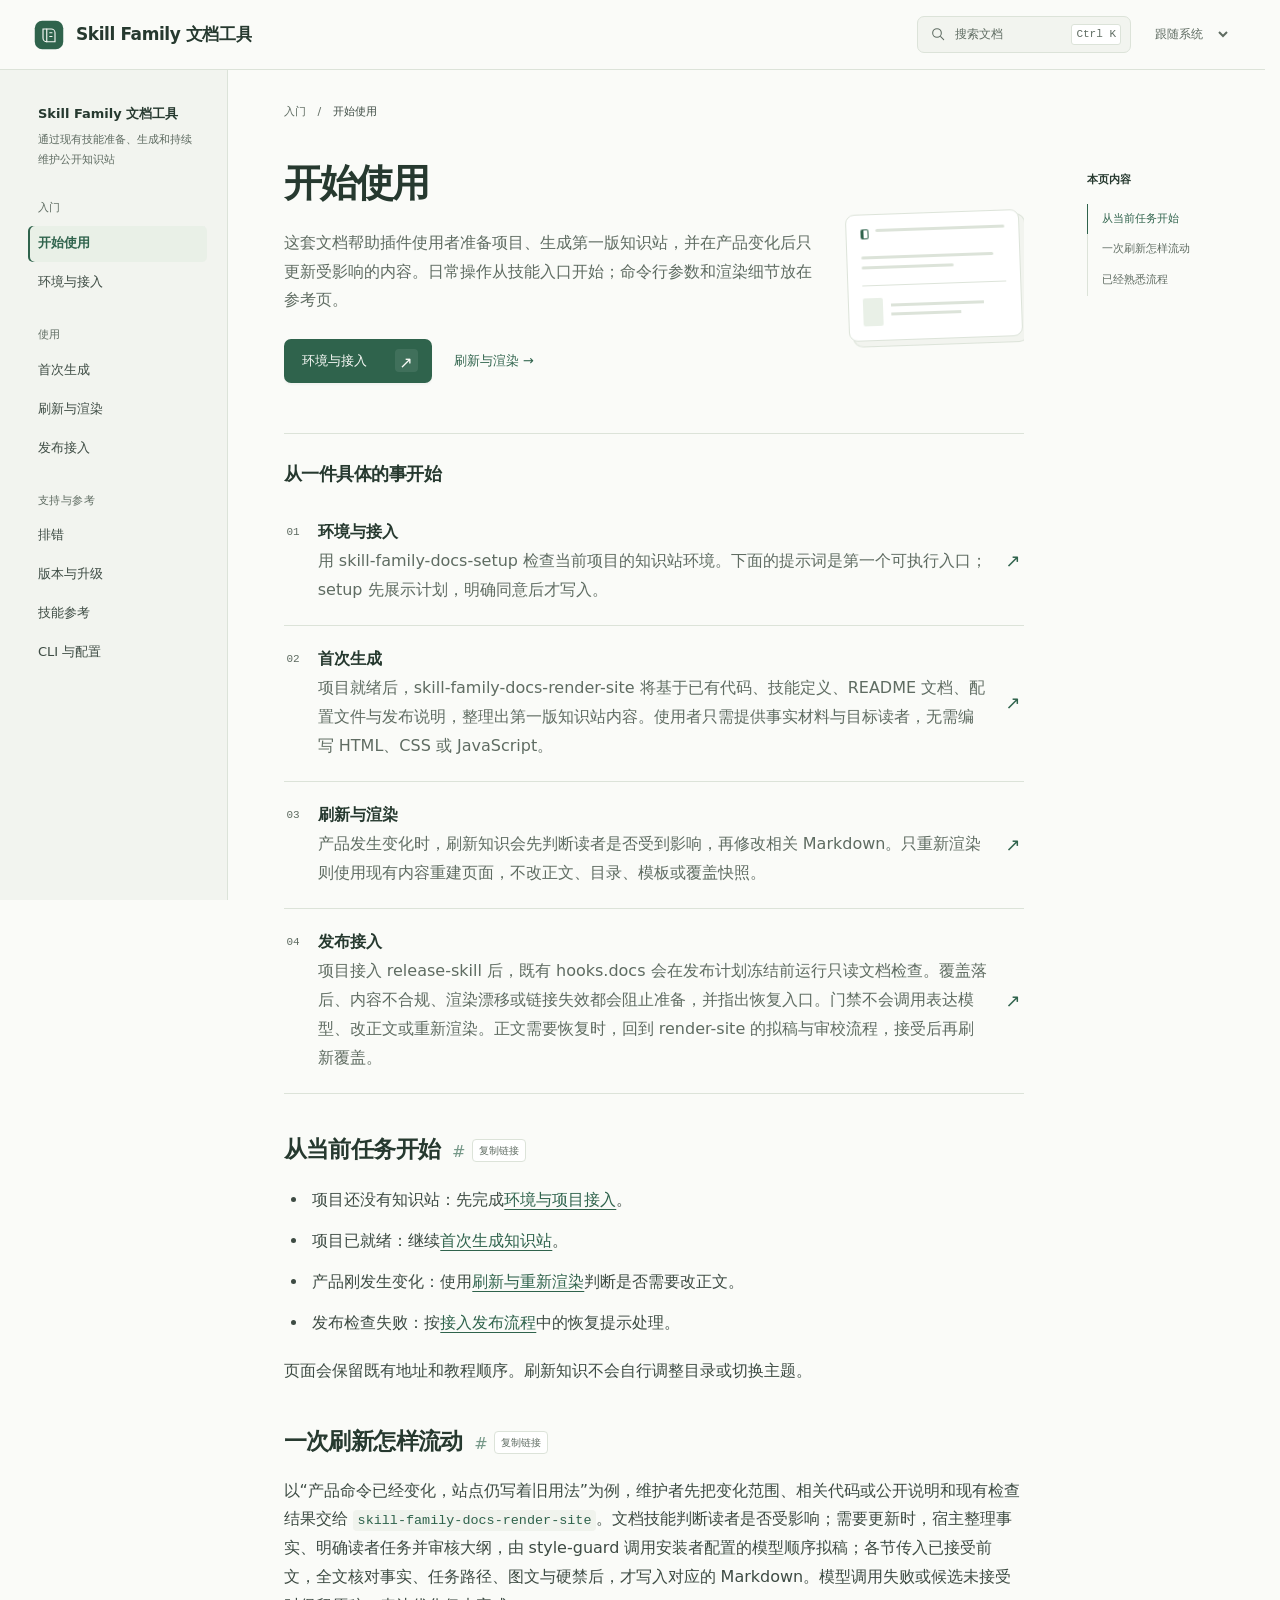
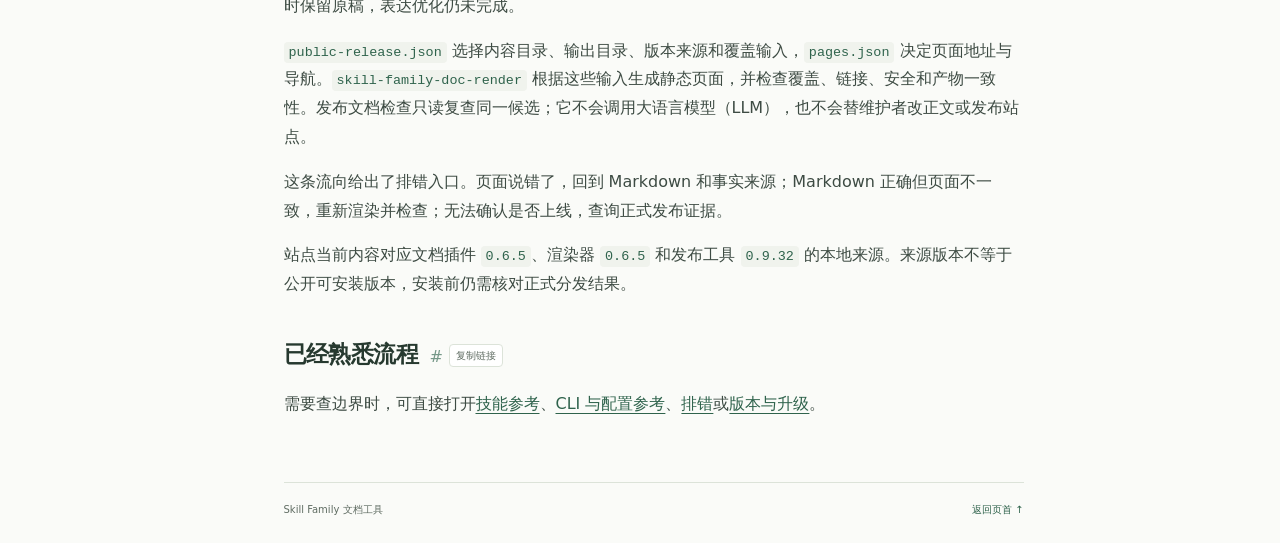
==== commit 811317f7: "Release 0.6.5" ====
--- a/index.html
+++ b/index.html
@@ -39,7 +39,7 @@
         <p>以“产品命令已经变化，站点仍写着旧用法”为例，维护者先把变化范围、相关代码或公开说明和现有检查结果交给 <code>skill-family-docs-render-site</code>。文档技能判断读者是否受影响；需要更新时，宿主整理事实、明确读者任务并审核大纲，由 style-guard 调用安装者配置的模型顺序拟稿；各节传入已接受前文，全文核对事实、任务路径、图文与硬禁后，才写入对应的 Markdown。模型调用失败或候选未接受时保留原稿，表达优化仍未完成。</p>
         <p><code>public-release.json</code> 选择内容目录、输出目录、版本来源和覆盖输入，<code>pages.json</code> 决定页面地址与导航。<code>skill-family-doc-render</code> 根据这些输入生成静态页面，并检查覆盖、链接、安全和产物一致性。发布文档检查只读复查同一候选；它不会调用大语言模型（LLM），也不会替维护者改正文或发布站点。</p>
         <p>这条流向给出了排错入口。页面说错了，回到 Markdown 和事实来源；Markdown 正确但页面不一致，重新渲染并检查；无法确认是否上线，查询正式发布证据。</p>
-        <p>站点当前内容对应文档插件 <code>0.6.4</code>、渲染器 <code>0.6.4</code> 和发布工具 <code>0.9.17</code> 的本地来源。来源版本不等于公开可安装版本，安装前仍需核对正式分发结果。</p>
+        <p>站点当前内容对应文档插件 <code>0.6.5</code>、渲染器 <code>0.6.5</code> 和发布工具 <code>0.9.32</code> 的本地来源。来源版本不等于公开可安装版本，安装前仍需核对正式分发结果。</p>
         <h2 id="reference" tabindex="-1">已经熟悉流程 <a class="heading-link" href="#reference" aria-label="定位章节：已经熟悉流程">#</a><button class="heading-copy" data-copy-link="reference" aria-label="复制章节链接：已经熟悉流程" hidden>复制链接</button></h2>
         <p>需要查边界时，可直接打开<a href="plugin-reference.html">技能参考</a>、<a href="cli-reference.html">CLI 与配置参考</a>、<a href="troubleshooting.html">排错</a>或<a href="releases.html">版本与升级</a>。</p>
       </article>
@@ -55,6 +55,6 @@
 <div class="nav-group"><p>使用</p><a href="write-docs.html">首次生成</a><a href="render-site.html">刷新与渲染</a><a href="publish-site.html">发布接入</a></div>
 <div class="nav-group"><p>支持与参考</p><a href="troubleshooting.html">排错</a><a href="releases.html">版本与升级</a><a href="plugin-reference.html">技能参考</a><a href="cli-reference.html">CLI 与配置</a></div></nav></dialog>
   <div class="toast" id="editorial-toast" role="status" aria-live="polite"></div>
-  <script id="editorial-search-data" type="application/json">[{"title":"开始使用","page":"开始使用","href":"index.html","content":"这套文档帮助插件使用者准备项目、生成第一版知识站，并在产品变化后只更新受影响的内容。日常操作从技能入口开始；命令行参数和渲染细节放在参考页。 从当前任务开始 项目还没有知识站：先完成环境与项目接入。 项目已就绪：继续首次生成知识站。 产品刚发生变化：使用刷新与重新渲染判断是否需要改正文。 发布检查失败：按接入发布流程中的恢复提示处理。 页面会保留既有地址和教程顺序。刷新知识不会自行调整目录或切换主题。 一次刷新怎样流动 以“产品命令已经变化，站点仍写着旧用法”为例，维护者先把变化范围、相关代码或公开说明和现有检查结果交给 skill-family-docs-render-site。文档技能判断读者是否受影响；需要更新时，宿主整理事实、明确读者任务并审核大纲，由 style-guard 调用安装者配置的模型顺序拟稿；各节传入已接受前文，全文核对事实、任务路径、图文与硬禁后，才写入对应的 Markdown。模型调用失败或候选未接受时保留原稿，表达优化仍未完成。 public-release.json 选择内容目录、输出目录、版本来源和覆盖输入，pages.json 决定页面地址与导航。skill-family-doc-render 根据这些输入生成静态页面，并检查覆盖、链接、安全和产物一致性。发布文档检查只读复查同一候选；它不会调用大语言模型（LLM），也不会替维护者改正文或发布站点。 这条流向给出了排错入口。页面说错了，回到 Markdown 和事实来源；Markdown 正确但页面不一致，重新渲染并检查；无法确认是否上线，查询正式发布证据。 站点当前内容对应文档插件 0.6.4、渲染器 0.6.4 和发布工具 0.9.17 的本地来源。来源版本不等于公开可安装版本，安装前仍需核对正式分发结果。 已经熟悉流程 需要查边界时，可直接打开技能参考、CLI 与配置参考、排错或版本与升级。"},{"title":"从当前任务开始","page":"开始使用","href":"index.html#start","content":"项目还没有知识站：先完成环境与项目接入。 项目已就绪：继续首次生成知识站。 产品刚发生变化：使用刷新与重新渲染判断是否需要改正文。 发布检查失败：按接入发布流程中的恢复提示处理。 页面会保留既有地址和教程顺序。刷新知识不会自行调整目录或切换主题。"},{"title":"一次刷新怎样流动","page":"开始使用","href":"index.html#components","content":"以“产品命令已经变化，站点仍写着旧用法”为例，维护者先把变化范围、相关代码或公开说明和现有检查结果交给 skill-family-docs-render-site。文档技能判断读者是否受影响；需要更新时，宿主整理事实、明确读者任务并审核大纲，由 style-guard 调用安装者配置的模型顺序拟稿；各节传入已接受前文，全文核对事实、任务路径、图文与硬禁后，才写入对应的 Markdown。模型调用失败或候选未接受时保留原稿，表达优化仍未完成。 public-release.json 选择内容目录、输出目录、版本来源和覆盖输入，pages.json 决定页面地址与导航。skill-family-doc-render 根据这些输入生成静态页面，并检查覆盖、链接、安全和产物一致性。发布文档检查只读复查同一候选；它不会调用大语言模型（LLM），也不会替维护者改正文或发布站点。 这条流向给出了排错入口。页面说错了，回到 Markdown 和事实来源；Markdown 正确但页面不一致，重新渲染并检查；无法确认是否上线，查询正式发布证据。 站点当前内容对应文档插件 0.6.4、渲染器 0.6.4 和发布工具 0.9.17 的本地来源。来源版本不等于公开可安装版本，安装前仍需核对正式分发结果。"},{"title":"已经熟悉流程","page":"开始使用","href":"index.html#reference","content":"需要查边界时，可直接打开技能参考、CLI 与配置参考、排错或版本与升级。"},{"title":"环境与项目接入","page":"环境与项目接入","href":"getting-started.html","content":"用 skill-family-docs-setup 检查当前项目的知识站环境。下面的提示词是第一个可执行入口；setup 先展示计划，明确同意后才写入。 发起接入请求 在目标项目的任务中使用这段提示词： 请使用 skill-family-docs-setup 检查并接入当前项目的知识站。保留已有文档检查，只补缺少的本地配置；不要创建远端，不要发布。完成后列出改动、运行命令和成功信号。 这段提示词启动接入事务，不授权执行尚未展示的计划。setup 会先用零写入方式核对精确发布包的公开合同，再列出官方版本、配置值、安装命令、将创建或保持不变的路径、不会执行的动作和成功信号，然后询问是否执行。授权前的 Git 查询会禁用 optional locks。确认计划后可以回复“按以上计划执行”。整份计划存在未定字段、执行前发现依据变化，或需要增加计划外命令时，setup 重新展示完整计划并再次取得授权。若只想检查，把“检查并接入”改成“只读检查，不修改文件”。 需要提供什么 当前项目目录和允许公开的材料范围。 已有 README、规格、技能、配置和发布说明。 必须保留的文档检查及其运行目录。 已知的输出目录、版本来源或发布配置冲突。 setup 会先读取项目的 Node.js 约束，再核对实际运行时和精确依赖。版本来源、输出路径或已有检查发生冲突时，它应列出具体差异，不会直接覆盖。 setup 还会逐项展开 site.coverage.inputs，核对模式实际命中的文件。覆盖范围只保留源码、配置、权威文档和版本来源；缓存、日志、安装依赖、生成物与临时构建内容应排除。合法但尚未被 Git 跟踪的新源码或正文仍属于产品输入，不能因为忽略规则而丢失。 覆盖模式只使用普通相对路径、* 和 **。现有快照恰好一致，不代表宽泛模式已经选对；发现模式命中缓存等不稳定文件时，只读诊断会列出具体模式、意外文件和收窄方向。 setup 优先复用项目已有的精确版本 CLI（命令行工具）。它通过宿主 Web 或不写文件的 registry HTTP 查询核实官方已发布版本；只有会写缓存或日志的客户端可用时，停止并报告前提不足。找不到已有 CLI 时，它按项目政策形成接入计划： 项目允许添加工具依赖时，计划列出当前包管理器的完整精确安装命令；用户批准后，setup 才修改包清单和锁文件。 项目禁止 devDependencies，但明确允许精确版本的外部 QA（质量检查）工具时，计划列出精确版本的临时调用；用户批准前不运行会隐式安装依赖的命令，也不修改包清单和锁文件。 两条路径都不符合项目政策时，setup 会停止接入并报告阻塞。 setup 只有在完整解析配置，或对全文件完成精确搜索后，才能判断字段不存在。文件开头、局部片段或被截断的输出不能证明 hooks.docs 等字段缺失。 配置起草与刷新使用的模型 站点接线与表达服务分别检查。准备首次起草、内容刷新或整篇重写时，setup 会引导你在自己的 shell 中配置 OpenAI 兼容服务的三项参数：基础地址（base URL）、模型名称，以及存放 API key 的环境变量名。以下为配置示例，地址与模型名须替换为你实际选择的服务与模型；第三项仅填写 key 所在的环境变量名，而非 key 本身： export SKILL_FAMILY_DOCS_ENDPOINT='https://api.example.com/v1' export SKILL_FAMILY_DOCS_MODEL='your-selected-model' export SKILL_FAMILY_DOCS_CREDENTIAL_ENV='MY_DOCS_API_KEY' 实际的 API key 必须由你在自己的 shell 或已有安全来源中设置并导出至 MY_DOCS_API_KEY。若使用其他变量名，需同步更新 SKILL_FAMILY_DOCS_CREDENTIAL_ENV 的值。请勿将 key 发送至聊天窗口、写入项目文件或日志，也禁止作为命令行参数传入。 setup 不会自动编辑你的 shell 配置、读取认证文件或用户级模型配置，也不会从 LLM_* 等变量自动补齐三项。服务与模型无默认绑定，不强制使用特定提供者或模型。 本地就绪检查仅确认以下条件： SKILL_FAMILY_DOCS_ENDPOINT 存在且非空 SKILL_FAMILY_DOCS_MODEL 存在且非空 SKILL_FAMILY_DOCS_CREDENTIAL_ENV 为合法的环境变量名（以字母或下划线开头，后续字符为字母、数字或下划线） 所引用的环境变量（如 MY_DOCS_API_KEY）存在且非空 检查结果以固定格式输出四项布尔值，不显示任何变量值或 key 内容。该检查不联网、不读取文稿、不写文件，也不验证服务可达性、key 有效性或模型可用性。 退出码 0 表示配置齐全，退出码 2 表示存在缺项或变量名不合法。 临时 export 命令仅影响当前 shell 及其后续启动的子进程。若你修改了可信的 shell 配置，需自行重新加载。已启动的宿主进程不会自动继承新配置。必须退出宿主后，从已配置的环境重新启动，或按宿主正常方式重启并核对实际进程环境。仅新开任务无法保证环境已更新。 仅重新渲染、机械检查、读取证明、覆盖检查与刷新、治理及发布检查无需模型配置。setup 会分别报告站点接入与表达配置状态；表达配置缺项仅阻断起草、刷新与整篇重写，不影响已可用的纯渲染路径。 本地配置齐全不等于模型调用成功。首次真正外发前，宿主仍需说明文稿与上下文将发送至所配置服务，并沿既有授权与候选核收流程执行。 接入会补齐什么 接入流程只处理缺项：精确的渲染包依赖、public-release.json 中的站点项、页面清单、经过实际展开核对的覆盖配置，以及项目已有的文档检查入口。正文仍由 skill-family-docs-render-site 在首次生成阶段创建。 项目已经使用自定义渲染器、HTML 源或自有站点命令时，setup 不会简单返回“不适用”，也不修复原渲染器。它会核对源目录、输出目录、命令和发布检查是否争用，再提供实际可行的保留现状、兼容接入或显式迁移路径。用户选择并批准其中一条计划后才写入；显式迁移的正文转换和首次生成仍交给 render-site。 项目已经采用 release-skill 时，新站检查进入现有 hooks.docs 调用链。setup 保留原命令、顺序和失败传播；现有入口无法安全组合时，它会报告冲突，不会替换原检查或另建旁路 hook。项目尚未配置发布目标时，本地知识站仍可就绪；结果应明确写明“发布集成未配置”，不能猜测远端。 怎样确认就绪 检查项 成功信号 运行环境 Node.js 路径与版本满足项目约束，精确依赖可定位 内容范围 输入目录、输出目录和公开边界已经确认 文档检查 原检查继续运行，新站检查进入同一失败传播路径 重复接入 配置和锁文件字节不变；只有正文、覆盖、渲染和只读项目检查都满足时才报告“已就绪，无需变更” 配置接好但正文尚未生成时，setup 报告“接入配置完成，等待首次生成”，随后转到首次生成知识站。正文、覆盖或渲染有待处理时，它报告“已接入，站点待处理”。若 setup 报冲突，先按排错确认应保留的配置。 接入失败后怎么做 保留原始错误、命令退出码和文件差异。环境错误先修正运行时；配置冲突先确定权威路径；缺少发布目标则停在本地就绪状态。不要通过删除原检查或放宽安全规则来取得通过结果。"},{"title":"发起接入请求","page":"环境与项目接入","href":"getting-started.html#request","content":"在目标项目的任务中使用这段提示词： 请使用 skill-family-docs-setup 检查并接入当前项目的知识站。保留已有文档检查，只补缺少的本地配置；不要创建远端，不要发布。完成后列出改动、运行命令和成功信号。 这段提示词启动接入事务，不授权执行尚未展示的计划。setup 会先用零写入方式核对精确发布包的公开合同，再列出官方版本、配置值、安装命令、将创建或保持不变的路径、不会执行的动作和成功信号，然后询问是否执行。授权前的 Git 查询会禁用 optional locks。确认计划后可以回复“按以上计划执行”。整份计划存在未定字段、执行前发现依据变化，或需要增加计划外命令时，setup 重新展示完整计划并再次取得授权。若只想检查，把“检查并接入”改成“只读检查，不修改文件”。"},{"title":"需要提供什么","page":"环境与项目接入","href":"getting-started.html#inputs","content":"当前项目目录和允许公开的材料范围。 已有 README、规格、技能、配置和发布说明。 必须保留的文档检查及其运行目录。 已知的输出目录、版本来源或发布配置冲突。 setup 会先读取项目的 Node.js 约束，再核对实际运行时和精确依赖。版本来源、输出路径或已有检查发生冲突时，它应列出具体差异，不会直接覆盖。 setup 还会逐项展开 site.coverage.inputs，核对模式实际命中的文件。覆盖范围只保留源码、配置、权威文档和版本来源；缓存、日志、安装依赖、生成物与临时构建内容应排除。合法但尚未被 Git 跟踪的新源码或正文仍属于产品输入，不能因为忽略规则而丢失。 覆盖模式只使用普通相对路径、* 和 **。现有快照恰好一致，不代表宽泛模式已经选对；发现模式命中缓存等不稳定文件时，只读诊断会列出具体模式、意外文件和收窄方向。 setup 优先复用项目已有的精确版本 CLI（命令行工具）。它通过宿主 Web 或不写文件的 registry HTTP 查询核实官方已发布版本；只有会写缓存或日志的客户端可用时，停止并报告前提不足。找不到已有 CLI 时，它按项目政策形成接入计划： 项目允许添加工具依赖时，计划列出当前包管理器的完整精确安装命令；用户批准后，setup 才修改包清单和锁文件。 项目禁止 devDependencies，但明确允许精确版本的外部 QA（质量检查）工具时，计划列出精确版本的临时调用；用户批准前不运行会隐式安装依赖的命令，也不修改包清单和锁文件。 两条路径都不符合项目政策时，setup 会停止接入并报告阻塞。 setup 只有在完整解析配置，或对全文件完成精确搜索后，才能判断字段不存在。文件开头、局部片段或被截断的输出不能证明 hooks.docs 等字段缺失。"},{"title":"配置起草与刷新使用的模型","page":"环境与项目接入","href":"getting-started.html#expression-config","content":"站点接线与表达服务分别检查。准备首次起草、内容刷新或整篇重写时，setup 会引导你在自己的 shell 中配置 OpenAI 兼容服务的三项参数：基础地址（base URL）、模型名称，以及存放 API key 的环境变量名。以下为配置示例，地址与模型名须替换为你实际选择的服务与模型；第三项仅填写 key 所在的环境变量名，而非 key 本身： export SKILL_FAMILY_DOCS_ENDPOINT='https://api.example.com/v1' export SKILL_FAMILY_DOCS_MODEL='your-selected-model' export SKILL_FAMILY_DOCS_CREDENTIAL_ENV='MY_DOCS_API_KEY' 实际的 API key 必须由你在自己的 shell 或已有安全来源中设置并导出至 MY_DOCS_API_KEY。若使用其他变量名，需同步更新 SKILL_FAMILY_DOCS_CREDENTIAL_ENV 的值。请勿将 key 发送至聊天窗口、写入项目文件或日志，也禁止作为命令行参数传入。 setup 不会自动编辑你的 shell 配置、读取认证文件或用户级模型配置，也不会从 LLM_* 等变量自动补齐三项。服务与模型无默认绑定，不强制使用特定提供者或模型。 本地就绪检查仅确认以下条件： SKILL_FAMILY_DOCS_ENDPOINT 存在且非空 SKILL_FAMILY_DOCS_MODEL 存在且非空 SKILL_FAMILY_DOCS_CREDENTIAL_ENV 为合法的环境变量名（以字母或下划线开头，后续字符为字母、数字或下划线） 所引用的环境变量（如 MY_DOCS_API_KEY）存在且非空 检查结果以固定格式输出四项布尔值，不显示任何变量值或 key 内容。该检查不联网、不读取文稿、不写文件，也不验证服务可达性、key 有效性或模型可用性。 退出码 0 表示配置齐全，退出码 2 表示存在缺项或变量名不合法。 临时 export 命令仅影响当前 shell 及其后续启动的子进程。若你修改了可信的 shell 配置，需自行重新加载。已启动的宿主进程不会自动继承新配置。必须退出宿主后，从已配置的环境重新启动，或按宿主正常方式重启并核对实际进程环境。仅新开任务无法保证环境已更新。 仅重新渲染、机械检查、读取证明、覆盖检查与刷新、治理及发布检查无需模型配置。setup 会分别报告站点接入与表达配置状态；表达配置缺项仅阻断起草、刷新与整篇重写，不影响已可用的纯渲染路径。 本地配置齐全不等于模型调用成功。首次真正外发前，宿主仍需说明文稿与上下文将发送至所配置服务，并沿既有授权与候选核收流程执行。"},{"title":"接入会补齐什么","page":"环境与项目接入","href":"getting-started.html#changes","content":"接入流程只处理缺项：精确的渲染包依赖、public-release.json 中的站点项、页面清单、经过实际展开核对的覆盖配置，以及项目已有的文档检查入口。正文仍由 skill-family-docs-render-site 在首次生成阶段创建。 项目已经使用自定义渲染器、HTML 源或自有站点命令时，setup 不会简单返回“不适用”，也不修复原渲染器。它会核对源目录、输出目录、命令和发布检查是否争用，再提供实际可行的保留现状、兼容接入或显式迁移路径。用户选择并批准其中一条计划后才写入；显式迁移的正文转换和首次生成仍交给 render-site。 项目已经采用 release-skill 时，新站检查进入现有 hooks.docs 调用链。setup 保留原命令、顺序和失败传播；现有入口无法安全组合时，它会报告冲突，不会替换原检查或另建旁路 hook。项目尚未配置发布目标时，本地知识站仍可就绪；结果应明确写明“发布集成未配置”，不能猜测远端。"},{"title":"怎样确认就绪","page":"环境与项目接入","href":"getting-started.html#result","content":"检查项 成功信号 运行环境 Node.js 路径与版本满足项目约束，精确依赖可定位 内容范围 输入目录、输出目录和公开边界已经确认 文档检查 原检查继续运行，新站检查进入同一失败传播路径 重复接入 配置和锁文件字节不变；只有正文、覆盖、渲染和只读项目检查都满足时才报告“已就绪，无需变更” 配置接好但正文尚未生成时，setup 报告“接入配置完成，等待首次生成”，随后转到首次生成知识站。正文、覆盖或渲染有待处理时，它报告“已接入，站点待处理”。若 setup 报冲突，先按排错确认应保留的配置。"},{"title":"接入失败后怎么做","page":"环境与项目接入","href":"getting-started.html#recover","content":"保留原始错误、命令退出码和文件差异。环境错误先修正运行时；配置冲突先确定权威路径；缺少发布目标则停在本地就绪状态。不要通过删除原检查或放宽安全规则来取得通过结果。"},{"title":"首次生成知识站","page":"首次生成知识站","href":"write-docs.html","content":"项目就绪后，skill-family-docs-render-site 将基于已有代码、技能定义、README 文档、配置文件与发布说明，整理出第一版知识站内容。使用者只需提供事实材料与目标读者，无需编写 HTML、CSS 或 JavaScript。 发起首次生成 在已完成 setup 的项目环境中，执行以下提示词以启动生成流程： 请使用 skill-family-docs-render-site 为当前项目生成第一版知识站。读取已有公开材料，按实际用户任务组织内容；完成事实核对、style-guard 审校、覆盖刷新和统一渲染。保留既有检查，不发布。 如果项目尚未接入，render-site 会先调用 setup 检查并展示接入计划。用户明确同意已展示的计划，且复核未漂移后才完成接入，再继续首次生成。 准备表达服务 在首次生成前，需在当前进程环境中配置以下三项： SKILL_FAMILY_DOCS_ENDPOINT：OpenAI 兼容服务地址 SKILL_FAMILY_DOCS_MODEL：模型标识 SKILL_FAMILY_DOCS_CREDENTIAL_ENV：凭据所在环境变量名 凭据值仅由脚本从该变量名对应的环境变量中读取，不会写入命令行、文稿或诊断日志。安装者可自行选择服务与模型。 宿主在首次外发内容前，会明确告知正文与写作上下文将发送至该服务。若配置缺失、调用失败或候选未被接受，系统将保留原稿，表达优化视为未完成。此时应补全配置或恢复当前完整语义单元，再继续核收，不得以旧表达流程替代新流程宣称完成。 事实材料来源 版本与标签：从 site.versionSources 指向的权威 JSON 文件中获取。 命令、参数与返回行为：以当前代码库、README 与测试用例为准。 用户步骤与排错说明：需经过事实核对与任务冷读验证。 敏感信息：未公开的路径、凭据与业务数据不得进入内容源。 渲染器仅处理已冻结的输入，不访问网络，也不判断本地版本是否已正式发布。安装可用性需另行查阅官方分发结果。 编写和审校内容 正文仅保存于页面清单对应的 Markdown 文件中。每项主要功能从读者可能遇到的实际问题出发，围绕同一任务场景，清晰说明适用条件、必要输入、操作入口、成功结果与失败恢复路径。这些是内容要求，而非固定标题；页面结构按读者完成任务的自然顺序组织。一级标题由 pages.json 统一生成，正文从二级标题开始。 起草工作由 style-guard 组织脚本执行。宿主需先明确读者角色、任务目标，整理完整事实材料并审核大纲，再按完整语义单元顺序调用模型。每次调用均需带入审核大纲、当前材料与已接受前文。各节内容经核收后，通读全文，完成事实、条件、例外、命令、链接、图文与稳定锚点的全面核对，通过任务冷读与硬禁检查后方可写入。 模型仅输出候选内容，不自动接受。当需要帮助读者选择接入方式或定位故障时，再解释相关组件。架构说明应沿同一操作流程讲清职责与数据流向，避免使用目录树或函数清单填充页面；缺乏代码、接口或权威设计依据时，仅描述可观测行为。 首次生成会得到什么 成功生成后，将获得以下内容： 一份稳定页面清单 受限的 Markdown 内容源 统一模板生成的静态页面 渲染基线 已审阅的覆盖快照 所有页面链接使用相对地址，可部署至仓库子路径。 生成完成后，应使用不改写正式目录的 HTTP 服务进行预览。若需插桩，预览工具只能读取独立副本。 结果不完整时 当输入事实不足时，应缩小页面内容范围或补齐材料，不得使用占位段落凑篇幅。内容检查失败时，修改 Markdown 源文件；渲染失败时，保留旧输出与基线。完成首次生成后，可继续阅读 刷新与重新渲染。"},{"title":"发起首次生成","page":"首次生成知识站","href":"write-docs.html#request","content":"在已完成 setup 的项目环境中，执行以下提示词以启动生成流程： 请使用 skill-family-docs-render-site 为当前项目生成第一版知识站。读取已有公开材料，按实际用户任务组织内容；完成事实核对、style-guard 审校、覆盖刷新和统一渲染。保留既有检查，不发布。 如果项目尚未接入，render-site 会先调用 setup 检查并展示接入计划。用户明确同意已展示的计划，且复核未漂移后才完成接入，再继续首次生成。"},{"title":"准备表达服务","page":"首次生成知识站","href":"write-docs.html#expression-service","content":"在首次生成前，需在当前进程环境中配置以下三项： SKILL_FAMILY_DOCS_ENDPOINT：OpenAI 兼容服务地址 SKILL_FAMILY_DOCS_MODEL：模型标识 SKILL_FAMILY_DOCS_CREDENTIAL_ENV：凭据所在环境变量名 凭据值仅由脚本从该变量名对应的环境变量中读取，不会写入命令行、文稿或诊断日志。安装者可自行选择服务与模型。 宿主在首次外发内容前，会明确告知正文与写作上下文将发送至该服务。若配置缺失、调用失败或候选未被接受，系统将保留原稿，表达优化视为未完成。此时应补全配置或恢复当前完整语义单元，再继续核收，不得以旧表达流程替代新流程宣称完成。"},{"title":"事实材料来源","page":"首次生成知识站","href":"write-docs.html#materials","content":"版本与标签：从 site.versionSources 指向的权威 JSON 文件中获取。 命令、参数与返回行为：以当前代码库、README 与测试用例为准。 用户步骤与排错说明：需经过事实核对与任务冷读验证。 敏感信息：未公开的路径、凭据与业务数据不得进入内容源。 渲染器仅处理已冻结的输入，不访问网络，也不判断本地版本是否已正式发布。安装可用性需另行查阅官方分发结果。"},{"title":"编写和审校内容","page":"首次生成知识站","href":"write-docs.html#update-page","content":"正文仅保存于页面清单对应的 Markdown 文件中。每项主要功能从读者可能遇到的实际问题出发，围绕同一任务场景，清晰说明适用条件、必要输入、操作入口、成功结果与失败恢复路径。这些是内容要求，而非固定标题；页面结构按读者完成任务的自然顺序组织。一级标题由 pages.json 统一生成，正文从二级标题开始。 起草工作由 style-guard 组织脚本执行。宿主需先明确读者角色、任务目标，整理完整事实材料并审核大纲，再按完整语义单元顺序调用模型。每次调用均需带入审核大纲、当前材料与已接受前文。各节内容经核收后，通读全文，完成事实、条件、例外、命令、链接、图文与稳定锚点的全面核对，通过任务冷读与硬禁检查后方可写入。 模型仅输出候选内容，不自动接受。当需要帮助读者选择接入方式或定位故障时，再解释相关组件。架构说明应沿同一操作流程讲清职责与数据流向，避免使用目录树或函数清单填充页面；缺乏代码、接口或权威设计依据时，仅描述可观测行为。"},{"title":"首次生成会得到什么","page":"首次生成知识站","href":"write-docs.html#result","content":"成功生成后，将获得以下内容： 一份稳定页面清单 受限的 Markdown 内容源 统一模板生成的静态页面 渲染基线 已审阅的覆盖快照 所有页面链接使用相对地址，可部署至仓库子路径。 生成完成后，应使用不改写正式目录的 HTTP 服务进行预览。若需插桩，预览工具只能读取独立副本。"},{"title":"结果不完整时","page":"首次生成知识站","href":"write-docs.html#recover","content":"当输入事实不足时，应缩小页面内容范围或补齐材料，不得使用占位段落凑篇幅。内容检查失败时，修改 Markdown 源文件；渲染失败时，保留旧输出与基线。完成首次生成后，可继续阅读 刷新与重新渲染。"},{"title":"刷新与重新渲染","page":"刷新与重新渲染","href":"render-site.html","content":"产品发生变化时，刷新知识会先判断读者是否受到影响，再修改相关 Markdown。只重新渲染则使用现有内容重建页面，不改正文、目录、模板或覆盖快照。 刷新知识 需要让内容跟上产品变化时，先在已加载文档技能的宿主中进入目标项目的会话，再使用这段提示词： 请使用 skill-family-docs-render-site 刷新当前项目的知识站。读取已暂存、未暂存和未跟踪变化，只更新影响公开行为的内容；保留页面 ID、分组、顺序和主题。完成事实核对与 style-guard 审校后再刷新覆盖并渲染，不发布。 刷新会读取 Git 差异、现有覆盖状态和项目已采用的制品关系。公开命令、输入、输出或失败方式变化时，宿主先整理受影响材料并审核大纲，经 style-guard 的脚本按完整语义单元顺序拟稿、传入已接受前文。全文核收后只写对应页面和必要链接；缺配置、失败或候选未接受时保留原稿，报告表达优化未完成，不提前刷新覆盖。内部实现变化但公开行为不变时，正文保持不动，并记录判断依据。 刷新时，技能会在目标 public-release.json 所在目录调用 skill-family-doc-render --status --repo \u003cname\u003e，读取覆盖状态、变化路径和差异建议。对覆盖范围内的输入，该命令同时查看已提交变化和已暂存、未暂存、未跟踪变化；有覆盖快照提交记录时，从该提交比较到 HEAD；没有记录时，会提示“覆盖快照尚未提交”并列出相关输入。因此，工作区没有未提交改动也不能直接判定无需更新。 没有产品变化 无变化刷新不应重写正文。技能应报告核对过的输入和“无需更新”的原因；页面清单、主题、覆盖快照和生成物保持原样。 目录调整和模板升级属于显式结构变更。只有用户明确提出这类任务时，才展示新旧页面职责和 URL 差异。 用户明确要求整篇重写时，可以放下原来的句式，按同一组事实重新组织相关页面。页面 ID、URL、已有稳定锚点、命令、版本来源和必要限制仍要保留。整篇重写不会自动调整目录、切换主题或改变产品行为；完成后用同一个使用场景复核输入、操作、结果和失败恢复。 只重新渲染 内容已经确认正确，只需重建静态文件时，使用另一段提示词： 请按当前内容源重新渲染知识站。不要修改正文、页面清单、模板选择或覆盖快照；完成后报告渲染检查和产物差异，不发布。 纯渲染遇到覆盖落后时，仍可以重建产物，但要报告“仍需内容审阅”，不能自行扩大为内容审阅，也不能刷新覆盖来消除提示。 怎样判断完成 操作 允许改变 必须保持 刷新知识 受产品变化影响的 Markdown、必要引用、审阅后的覆盖和生成物 页面 ID、分组、顺序、主题 重新渲染 由现有源确定的生成物和渲染基线 正文、页面清单、覆盖快照、模板选择 两种操作都要通过渲染一致性、链接、资源和公开安全检查。出现漂移时回到内容源或渲染流程修复，不手改生成目录。 覆盖落后或检查失败时，保留实际仓库名、public-release.json 位置、失败输出和退出码，按检查失败后恢复选择下一步。覆盖落后先判断文档影响并完成内容审阅；正文正确但产物漂移时重新渲染。修复后重新运行原检查。 预览不会改正式文件 正式输出目录只由渲染器写入。优先使用只读 HTTP 服务预览。present_files 等可能写回文件的宿主工具不得接收正式输出；使用这类工具前，把完整输出目录复制到仓库外的临时目录，只预览副本。工具返回后，把只读项目检查作为最后一步；检查失败时不能报告任务完成。"},{"title":"刷新知识","page":"刷新与重新渲染","href":"render-site.html#refresh","content":"需要让内容跟上产品变化时，先在已加载文档技能的宿主中进入目标项目的会话，再使用这段提示词： 请使用 skill-family-docs-render-site 刷新当前项目的知识站。读取已暂存、未暂存和未跟踪变化，只更新影响公开行为的内容；保留页面 ID、分组、顺序和主题。完成事实核对与 style-guard 审校后再刷新覆盖并渲染，不发布。 刷新会读取 Git 差异、现有覆盖状态和项目已采用的制品关系。公开命令、输入、输出或失败方式变化时，宿主先整理受影响材料并审核大纲，经 style-guard 的脚本按完整语义单元顺序拟稿、传入已接受前文。全文核收后只写对应页面和必要链接；缺配置、失败或候选未接受时保留原稿，报告表达优化未完成，不提前刷新覆盖。内部实现变化但公开行为不变时，正文保持不动，并记录判断依据。 刷新时，技能会在目标 public-release.json 所在目录调用 skill-family-doc-render --status --repo \u003cname\u003e，读取覆盖状态、变化路径和差异建议。对覆盖范围内的输入，该命令同时查看已提交变化和已暂存、未暂存、未跟踪变化；有覆盖快照提交记录时，从该提交比较到 HEAD；没有记录时，会提示“覆盖快照尚未提交”并列出相关输入。因此，工作区没有未提交改动也不能直接判定无需更新。"},{"title":"没有产品变化","page":"刷新与重新渲染","href":"render-site.html#no-change","content":"无变化刷新不应重写正文。技能应报告核对过的输入和“无需更新”的原因；页面清单、主题、覆盖快照和生成物保持原样。 目录调整和模板升级属于显式结构变更。只有用户明确提出这类任务时，才展示新旧页面职责和 URL 差异。 用户明确要求整篇重写时，可以放下原来的句式，按同一组事实重新组织相关页面。页面 ID、URL、已有稳定锚点、命令、版本来源和必要限制仍要保留。整篇重写不会自动调整目录、切换主题或改变产品行为；完成后用同一个使用场景复核输入、操作、结果和失败恢复。"},{"title":"只重新渲染","page":"刷新与重新渲染","href":"render-site.html#render-only","content":"内容已经确认正确，只需重建静态文件时，使用另一段提示词： 请按当前内容源重新渲染知识站。不要修改正文、页面清单、模板选择或覆盖快照；完成后报告渲染检查和产物差异，不发布。 纯渲染遇到覆盖落后时，仍可以重建产物，但要报告“仍需内容审阅”，不能自行扩大为内容审阅，也不能刷新覆盖来消除提示。"},{"title":"怎样判断完成","page":"刷新与重新渲染","href":"render-site.html#result","content":"操作 允许改变 必须保持 刷新知识 受产品变化影响的 Markdown、必要引用、审阅后的覆盖和生成物 页面 ID、分组、顺序、主题 重新渲染 由现有源确定的生成物和渲染基线 正文、页面清单、覆盖快照、模板选择 两种操作都要通过渲染一致性、链接、资源和公开安全检查。出现漂移时回到内容源或渲染流程修复，不手改生成目录。 覆盖落后或检查失败时，保留实际仓库名、public-release.json 位置、失败输出和退出码，按检查失败后恢复选择下一步。覆盖落后先判断文档影响并完成内容审阅；正文正确但产物漂移时重新渲染。修复后重新运行原检查。"},{"title":"预览不会改正式文件","page":"刷新与重新渲染","href":"render-site.html#preview","content":"正式输出目录只由渲染器写入。优先使用只读 HTTP 服务预览。present_files 等可能写回文件的宿主工具不得接收正式输出；使用这类工具前，把完整输出目录复制到仓库外的临时目录，只预览副本。工具返回后，把只读项目检查作为最后一步；检查失败时不能报告任务完成。"},{"title":"接入发布流程","page":"接入发布流程","href":"publish-site.html","content":"项目接入 release-skill 后，既有 hooks.docs 会在发布计划冻结前运行只读文档检查。覆盖落后、内容不合规、渲染漂移或链接失效都会阻止准备，并指出恢复入口。门禁不会调用表达模型、改正文或重新渲染。正文需要恢复时，回到 render-site 的拟稿与审校流程，接受后再刷新覆盖。 首次接入发布流程 知识站已在本地就绪，但项目还没有发布配置时，先使用 release-skill 的既有 setup 合同建立发布目标。文档插件不会猜测公开仓库、分支或外部权限。 项目已经存在发布配置时，skill-family-docs-setup 只把站点检查加入原有文档门。原检查的顺序、运行目录和失败传播必须保留；已有 check:release-docs 时扩展该入口，不直接覆盖。 可用这段提示词核对接线结果： 请检查当前项目的知识站发布接线。保留 hooks.docs 中已有检查，确认新站检查只读且失败会阻止 release prepare；不要批准、发布或修改远端。 检查结果应列出实际命令、运行目录和未配置的发布事项。 日常发布前检查 发布准备会调用项目的 check:release-docs。该入口先保留项目自己的制品和文档检查，再核对知识站的输入安全、覆盖状态、正文规则、渲染一致性、链接和资源。 全部检查通过只表示本地候选满足发布前条件。提交、推送、批准、发布、站点部署和宿主更新仍需各自授权与实际验证。 检查失败后恢复 失败输出应包含仓库名称、配置位置、实际变化或漂移原因，以及一段可复制的 render-site 恢复提示。当前宿主已经加载文档技能时，可以继续刷新内容；没有自动路由能力时，必须把提示交给用户，不能声称后台已经处理。 根据错误选择动作： 覆盖落后：先判断产品变化是否影响读者，完成内容审阅后再刷新覆盖。 生成物漂移：从权威源重新渲染，不改基线掩盖差异。 内容或安全失败：修改 Markdown 源，保留默认泄漏规则。 链接或资源失败：修正相对路径，再运行同一文档门。 恢复后重新执行原来的发布准备。不要无限重试，也不要绕过失败检查。 确认网页上线 软件或站点达到 VERIFIED，只证明冻结的发布物通过了对应验证。网页是否更新还要核对 Pages 部署、线上九个页面、模板资源和本次渲染基线。 站点、Skill Family Hub 和宿主安装分别核实。任一结果不能代替其他结果；本地实施通过也不表示这些外部动作已经完成。 版本表达 站点显示的来源版本来自现有 JSON 文件。本地 package.json 版本不能推导正式安装可用性；安装说明应引用已经核验的 registry、GitHub Release 或发布验证结果。候选只能标为预览，正式站点不保留过期的候选警告。"},{"title":"首次接入发布流程","page":"接入发布流程","href":"publish-site.html#first-release","content":"知识站已在本地就绪，但项目还没有发布配置时，先使用 release-skill 的既有 setup 合同建立发布目标。文档插件不会猜测公开仓库、分支或外部权限。 项目已经存在发布配置时，skill-family-docs-setup 只把站点检查加入原有文档门。原检查的顺序、运行目录和失败传播必须保留；已有 check:release-docs 时扩展该入口，不直接覆盖。 可用这段提示词核对接线结果： 请检查当前项目的知识站发布接线。保留 hooks.docs 中已有检查，确认新站检查只读且失败会阻止 release prepare；不要批准、发布或修改远端。 检查结果应列出实际命令、运行目录和未配置的发布事项。"},{"title":"日常发布前检查","page":"接入发布流程","href":"publish-site.html#daily-update","content":"发布准备会调用项目的 check:release-docs。该入口先保留项目自己的制品和文档检查，再核对知识站的输入安全、覆盖状态、正文规则、渲染一致性、链接和资源。 全部检查通过只表示本地候选满足发布前条件。提交、推送、批准、发布、站点部署和宿主更新仍需各自授权与实际验证。"},{"title":"检查失败后恢复","page":"接入发布流程","href":"publish-site.html#recover","content":"失败输出应包含仓库名称、配置位置、实际变化或漂移原因，以及一段可复制的 render-site 恢复提示。当前宿主已经加载文档技能时，可以继续刷新内容；没有自动路由能力时，必须把提示交给用户，不能声称后台已经处理。 根据错误选择动作： 覆盖落后：先判断产品变化是否影响读者，完成内容审阅后再刷新覆盖。 生成物漂移：从权威源重新渲染，不改基线掩盖差异。 内容或安全失败：修改 Markdown 源，保留默认泄漏规则。 链接或资源失败：修正相对路径，再运行同一文档门。 恢复后重新执行原来的发布准备。不要无限重试，也不要绕过失败检查。"},{"title":"确认网页上线","page":"接入发布流程","href":"publish-site.html#online-check","content":"软件或站点达到 VERIFIED，只证明冻结的发布物通过了对应验证。网页是否更新还要核对 Pages 部署、线上九个页面、模板资源和本次渲染基线。 站点、Skill Family Hub 和宿主安装分别核实。任一结果不能代替其他结果；本地实施通过也不表示这些外部动作已经完成。"},{"title":"版本表达","page":"接入发布流程","href":"publish-site.html#versions","content":"站点显示的来源版本来自现有 JSON 文件。本地 package.json 版本不能推导正式安装可用性；安装说明应引用已经核验的 registry、GitHub Release 或发布验证结果。候选只能标为预览，正式站点不保留过期的候选警告。"},{"title":"排错","page":"排错","href":"troubleshooting.html","content":"出现失败时，先保留原始命令、退出码和第一段错误，再处理最接近的原因。内容问题回到 Markdown 源，生成问题回到渲染流程；不要直接修改正式产物。 Node.js 版本不符合约束 安装或运行命令出现 engine 警告时，先读取项目的 engines.node、.node-version 或 .nvmrc。选择满足约束的已安装运行时，并在同一次命令中把它的 bin 目录放到 PATH 最前面。 修改项目版本约束不会修复运行环境。切换后重新记录 command -v node 和 node --version，再复跑失败的检查。 配置合同不一致 退出码 2 表示输入、配置或工具错误。按错误中的字段路径核对 public-release.json 与 pages.json；新站点必须显式使用 markdown-v1 和 editorial，页面 ID、分组和源文件需要一一对应。 版本来源、输出目录或已有文档检查发生冲突时，先确定哪一项是项目权威配置。setup 应停止覆盖并列出差异，不能自行选择一个更容易通过的值。 覆盖快照落后 --status 返回 1 并列出变化文件时，先判断这些变化是否影响公开行为。影响读者时更新相关 Markdown；不影响时保留判断依据。只有内容完成事实核对和冷读后，才能刷新覆盖快照。 纯渲染不会刷新覆盖。发布门也只检查，不会替内容审阅签字。 渲染产物漂移 --check 返回 1，表示内存渲染、磁盘文件或基线不一致。确认内容源正确后，从源重新渲染；禁止手工清理生成文件，再把被污染的内容写进基线。 预览工具加入随机属性时，保留差异作为诊断证据，并改用只读 HTTP 服务或独立副本。 Markdown 或 SVG 被拒绝 新格式不接受原始 HTML、MDX、内联样式、脚本、事件属性、自定义 CSS 类或任意组件。图片只能引用站点 assets/ 目录内的 SVG；SVG 含脚本、事件属性、foreignObject、DTD、实体或外部资源时必须拒绝。 泄漏扫描命中私有路径、内部标识或凭据时，应删除或改写源内容。不得放宽默认规则；项目专属字面量只能通过现有配置追加。 页面、资源或锚点打不开 站内链接使用相对 URL。不要从域名根写 /assets/...，也不要引用上级目录。标题更名时保留原锚点 ID；同页链接和跨页章节链接都必须指向现有目标。 禁用 JavaScript 后，正文、目录、章节链接和教程翻页仍应可用。搜索、复制和主题切换属于增强功能，失败不能挡住基础阅读。 发布检查失败 先根据输出中的仓库、配置位置和变化原因选择恢复动作。完成恢复后重新运行原 hooks.docs 入口；不要在门禁中写正文、刷新覆盖或重新渲染。详细步骤见接入发布流程。 表达服务或候选未完成 起草或刷新前，在进程环境配置 SKILL_FAMILY_DOCS_ENDPOINT、SKILL_FAMILY_DOCS_MODEL 和 SKILL_FAMILY_DOCS_CREDENTIAL_ENV。最后一项只写存放 key 的环境变量名，凭据值不进入命令、文稿、上下文或诊断日志。 缺配置、连接失败、超时、响应不可解析或截断时，保留原稿和实际原因类，报告表达优化未完成。先修正配置或服务，再从受影响完整语义单元恢复；不要继续用旧宿主改稿流程宣称完成，也不提前刷新覆盖。候选已经产出但丢命令、配置、链接、身份或稳定锚点时，仍不能接受。核对当前材料与审核大纲，集中修订同一单元；只有已接受前文可以传给下一节。"},{"title":"Node.js 版本不符合约束","page":"排错","href":"troubleshooting.html#node","content":"安装或运行命令出现 engine 警告时，先读取项目的 engines.node、.node-version 或 .nvmrc。选择满足约束的已安装运行时，并在同一次命令中把它的 bin 目录放到 PATH 最前面。 修改项目版本约束不会修复运行环境。切换后重新记录 command -v node 和 node --version，再复跑失败的检查。"},{"title":"配置合同不一致","page":"排错","href":"troubleshooting.html#configuration","content":"退出码 2 表示输入、配置或工具错误。按错误中的字段路径核对 public-release.json 与 pages.json；新站点必须显式使用 markdown-v1 和 editorial，页面 ID、分组和源文件需要一一对应。 版本来源、输出目录或已有文档检查发生冲突时，先确定哪一项是项目权威配置。setup 应停止覆盖并列出差异，不能自行选择一个更容易通过的值。"},{"title":"覆盖快照落后","page":"排错","href":"troubleshooting.html#coverage","content":"--status 返回 1 并列出变化文件时，先判断这些变化是否影响公开行为。影响读者时更新相关 Markdown；不影响时保留判断依据。只有内容完成事实核对和冷读后，才能刷新覆盖快照。 纯渲染不会刷新覆盖。发布门也只检查，不会替内容审阅签字。"},{"title":"渲染产物漂移","page":"排错","href":"troubleshooting.html#drift","content":"--check 返回 1，表示内存渲染、磁盘文件或基线不一致。确认内容源正确后，从源重新渲染；禁止手工清理生成文件，再把被污染的内容写进基线。 预览工具加入随机属性时，保留差异作为诊断证据，并改用只读 HTTP 服务或独立副本。"},{"title":"Markdown 或 SVG 被拒绝","page":"排错","href":"troubleshooting.html#input-safety","content":"新格式不接受原始 HTML、MDX、内联样式、脚本、事件属性、自定义 CSS 类或任意组件。图片只能引用站点 assets/ 目录内的 SVG；SVG 含脚本、事件属性、foreignObject、DTD、实体或外部资源时必须拒绝。 泄漏扫描命中私有路径、内部标识或凭据时，应删除或改写源内容。不得放宽默认规则；项目专属字面量只能通过现有配置追加。"},{"title":"页面、资源或锚点打不开","page":"排错","href":"troubleshooting.html#links","content":"站内链接使用相对 URL。不要从域名根写 /assets/...，也不要引用上级目录。标题更名时保留原锚点 ID；同页链接和跨页章节链接都必须指向现有目标。 禁用 JavaScript 后，正文、目录、章节链接和教程翻页仍应可用。搜索、复制和主题切换属于增强功能，失败不能挡住基础阅读。"},{"title":"发布检查失败","page":"排错","href":"troubleshooting.html#release","content":"先根据输出中的仓库、配置位置和变化原因选择恢复动作。完成恢复后重新运行原 hooks.docs 入口；不要在门禁中写正文、刷新覆盖或重新渲染。详细步骤见接入发布流程。"},{"title":"表达服务或候选未完成","page":"排错","href":"troubleshooting.html#expression","content":"起草或刷新前，在进程环境配置 SKILL_FAMILY_DOCS_ENDPOINT、SKILL_FAMILY_DOCS_MODEL 和 SKILL_FAMILY_DOCS_CREDENTIAL_ENV。最后一项只写存放 key 的环境变量名，凭据值不进入命令、文稿、上下文或诊断日志。 缺配置、连接失败、超时、响应不可解析或截断时，保留原稿和实际原因类，报告表达优化未完成。先修正配置或服务，再从受影响完整语义单元恢复；不要继续用旧宿主改稿流程宣称完成，也不提前刷新覆盖。候选已经产出但丢命令、配置、链接、身份或稳定锚点时，仍不能接受。核对当前材料与审核大纲，集中修订同一单元；只有已接受前文可以传给下一节。"},{"title":"版本与升级","page":"版本与升级","href":"releases.html","content":"文档插件、渲染器和公开站点分别发版。页面中的版本值只说明当前内容对应哪个本地来源。某个版本能否安装或是否已经上线，以官方分发与发布后验证为准。 当前内容对应的来源 对象 内容对应版本 版本来源 skill-family-docs 插件 0.6.4 插件包 package.json skill-family-doc-render 0.6.4 渲染包 package.json 公开站点 0.6.4 docs/public/release.json release-skill 0.9.17 工作区精确依赖 这些值由渲染配置中的 site.versionSources 读取，正文不复制具体版本号。 判断能否安装 安装前核对对应版本的官方 registry、GitHub Release 或 release-skill 验证结果。插件还要核对平台清单与 Skill Family Hub 登记。缺少任一必要证据时，保留上一个已验证版本，不把本地候选写成正式发行物。 Claude Code、Codex、Kimi 和 WorkBuddy（包含 CodeBuddy）的实际安装内容，需要分别读取宿主清单与技能文件。一个 adapter 的目录一致，不能代替另一个宿主的真实安装验证。 升级渲染器 查询官方最新稳定版，阅读对应 CHANGELOG 与 Release。 核对 Node.js 约束、配置 Schema、输入格式、基线和退出码变化。 更新精确依赖与锁文件，不使用浮动 latest。 重新渲染并检查旧 URL、稳定锚点、模板资源和基线。 运行项目完整门禁，再处理需要授权的发布动作。 旧 HTML 站点升级到 markdown-v1 时仍保留兼容入口。迁移按单个站点配置执行；失败保留旧源、配置和已生成站点，不留下混合格式。 升级文档插件 先核对六个技能的名称、输入、输出和动作边界，再检查四套 adapter 与平台清单的版本。升级后分别验证只读 setup、项目接入、首次生成、无变化刷新和纯渲染。表达主流程还需验证模型与凭据环境可替换、缺配置或失败会保留原稿，以及候选经顺序接受和全文语义核对后才写入；发布检查不得调用模型。 需要重载宿主时，结果应说明新版本从何时生效。更新本地插件不授权修改 Hub、推送仓库或发布站点。 哪些变化需要显式迁移 页面 ID、稳定锚点、分组顺序或模板发生变化时，应先展示新旧差异。这类变化不属于日常刷新，不能在普通内容更新中顺手执行。旧 URL 确实需要替换时，先提供兼容地址；没有历史链接时不预建重定向。"},{"title":"当前内容对应的来源","page":"版本与升级","href":"releases.html#source-versions","content":"对象 内容对应版本 版本来源 skill-family-docs 插件 0.6.4 插件包 package.json skill-family-doc-render 0.6.4 渲染包 package.json 公开站点 0.6.4 docs/public/release.json release-skill 0.9.17 工作区精确依赖 这些值由渲染配置中的 site.versionSources 读取，正文不复制具体版本号。"},{"title":"判断能否安装","page":"版本与升级","href":"releases.html#availability","content":"安装前核对对应版本的官方 registry、GitHub Release 或 release-skill 验证结果。插件还要核对平台清单与 Skill Family Hub 登记。缺少任一必要证据时，保留上一个已验证版本，不把本地候选写成正式发行物。 Claude Code、Codex、Kimi 和 WorkBuddy（包含 CodeBuddy）的实际安装内容，需要分别读取宿主清单与技能文件。一个 adapter 的目录一致，不能代替另一个宿主的真实安装验证。"},{"title":"升级渲染器","page":"版本与升级","href":"releases.html#renderer-upgrade","content":"查询官方最新稳定版，阅读对应 CHANGELOG 与 Release。 核对 Node.js 约束、配置 Schema、输入格式、基线和退出码变化。 更新精确依赖与锁文件，不使用浮动 latest。 重新渲染并检查旧 URL、稳定锚点、模板资源和基线。 运行项目完整门禁，再处理需要授权的发布动作。 旧 HTML 站点升级到 markdown-v1 时仍保留兼容入口。迁移按单个站点配置执行；失败保留旧源、配置和已生成站点，不留下混合格式。"},{"title":"升级文档插件","page":"版本与升级","href":"releases.html#plugin-upgrade","content":"先核对六个技能的名称、输入、输出和动作边界，再检查四套 adapter 与平台清单的版本。升级后分别验证只读 setup、项目接入、首次生成、无变化刷新和纯渲染。表达主流程还需验证模型与凭据环境可替换、缺配置或失败会保留原稿，以及候选经顺序接受和全文语义核对后才写入；发布检查不得调用模型。 需要重载宿主时，结果应说明新版本从何时生效。更新本地插件不授权修改 Hub、推送仓库或发布站点。"},{"title":"哪些变化需要显式迁移","page":"版本与升级","href":"releases.html#migration","content":"页面 ID、稳定锚点、分组顺序或模板发生变化时，应先展示新旧差异。这类变化不属于日常刷新，不能在普通内容更新中顺手执行。旧 URL 确实需要替换时，先提供兼容地址；没有历史链接时不预建重定向。"},{"title":"技能参考","page":"技能参考","href":"plugin-reference.html","content":"skill-family-docs 提供六个现有技能。意图不明确时从 quickstart 开始；已经知道任务时，直接调用对应入口，无需先学习渲染器 API。 六个技能 技能 适用情况 结果与边界 skill-family-docs-help 了解插件能力和最短上手路径 返回入口说明，不执行渲染或发布 skill-family-docs-quickstart 只知道目标，不确定入口 选择目标技能，并在同一轮调用它继续执行 skill-family-docs-setup 检查环境，或要求准备并接线 先只读展示计划和影响；明确同意已展示且复核未漂移的计划后只补本地缺项，不生成正文 skill-family-docs-render-site 首次生成、刷新知识、纯渲染，或只读机械检查、出证、读取旧证明 按请求区分操作，不发布；检查缺配置时停在现有原因；读证不要求站点 skill-family-docs-style-guard 起草或审校中文技术文档 组织大纲与脚本拟稿，核收事实、任务理解和表达；检测脚本只查表层问题 skill-family-docs-site-design 检查版式、可读性与访问方式 使用统一模板验收，不让项目重写主题 WorkBuddy 与 CodeBuddy 安装或升级插件后需要重启客户端。重启后，这六个入口应直接出现在斜杠菜单中；模型能够加载技能但菜单没有入口，不算宿主安装验收通过。 宿主从哪里加载技能 当前安装面是四个宿主投影。Claude Code、WorkBuddy 和 CodeBuddy 使用插件根目录的 skills/。Codex 与 Kimi Code 使用各自的 adapter 目录。四份 adapter 继续保留，并与根技能逐字节同步。目录检查只能证明候选资源一致，不能代替每个宿主的真实入口调用。 历史证据面曾按五类宿主入口记录：Claude Code、Codex、Kimi Code、WorkBuddy Desktop 和 CodeBuddy CLI。那些记录只覆盖当时历史候选的代表性调用，不能声称六个技能均已逐项验收。Claude Code 与 Codex 当时实际调用了 help。WorkBuddy 的候选技能曾通过受支持的个人技能界面临时安装；当时发现这六个技能名称且没有重复，实际加载的是 help 和插件 style-guard。确认加载来源后已经恢复既有套件并卸载临时技能。 0.6.0 已完成正式发布与 Hub 登记。四个宿主是否更新、生效，以及本次主流程替换的真实起草和刷新结果，仍需分别核对；目录同步不能代替宿主验证。 第一次接入 调用 skill-family-docs-setup，明确提供项目位置、公开材料范围和需要保留的检查。setup 先只读检查，展示精确计划和影响，再询问是否执行；首次提出接入不构成执行授权。用户明确同意计划且复核未漂移后，setup 才补齐本地配置，随后由 skill-family-docs-render-site 生成正文与站点。 已有自定义渲染器或站点时，setup 根据目录和命令冲突提供保留现状、兼容接入或显式迁移，不直接返回“不适用”，也不修复原渲染器。只有用户选定并批准的路径可以写入。 最短提示词见环境与项目接入。 首次生成与日常刷新 首次生成从事实材料建立页面清单和 Markdown。日常刷新沿用既有 ID、分组、顺序和主题，只改公开行为影响到的内容。无变化时不重写正文；只重新渲染时也不更新覆盖。 对应提示词见首次生成知识站和刷新与重新渲染。 只读机械检查、出具检查证明或读取旧证明也调用 skill-family-docs-render-site。项目还没有网站配置时，扫描停在现有失败原因，不会自动调用 setup、建站或整改。读取旧证明不要求站点配置。参数、工作目录和退出码见CLI 与配置参考和退出码。 写作与设计怎样参与 render-site 修改人类可读正文时，必须调用 style-guard。宿主先组织事实、读者与任务，审核大纲，再调用安装者配置的模型按完整语义单元顺序拟稿并传入接受前文。候选经全文语义、冷读、图文和硬禁核对后才写入；缺配置、失败或未接受时表达优化未完成。检测退出 0 不表示读者已经完成任务。 site-design 负责检查统一模板在桌面、窄屏、键盘、无脚本和打印场景下的表现。项目不得新增自有 CSS 或 JavaScript 来改变已选模板。 动作边界 六个技能都受当前任务授权约束。接入和渲染只写已声明的本地路径；提交、推送、标签、发布、Hub 登记与宿主安装需要另行授权。检查发现上游能力缺口时，只暂停受影响部分，不在项目内复制发布控制器或共享机制。"},{"title":"六个技能","page":"技能参考","href":"plugin-reference.html#skills","content":"技能 适用情况 结果与边界 skill-family-docs-help 了解插件能力和最短上手路径 返回入口说明，不执行渲染或发布 skill-family-docs-quickstart 只知道目标，不确定入口 选择目标技能，并在同一轮调用它继续执行 skill-family-docs-setup 检查环境，或要求准备并接线 先只读展示计划和影响；明确同意已展示且复核未漂移的计划后只补本地缺项，不生成正文 skill-family-docs-render-site 首次生成、刷新知识、纯渲染，或只读机械检查、出证、读取旧证明 按请求区分操作，不发布；检查缺配置时停在现有原因；读证不要求站点 skill-family-docs-style-guard 起草或审校中文技术文档 组织大纲与脚本拟稿，核收事实、任务理解和表达；检测脚本只查表层问题 skill-family-docs-site-design 检查版式、可读性与访问方式 使用统一模板验收，不让项目重写主题 WorkBuddy 与 CodeBuddy 安装或升级插件后需要重启客户端。重启后，这六个入口应直接出现在斜杠菜单中；模型能够加载技能但菜单没有入口，不算宿主安装验收通过。"},{"title":"宿主从哪里加载技能","page":"技能参考","href":"plugin-reference.html#host-roots","content":"当前安装面是四个宿主投影。Claude Code、WorkBuddy 和 CodeBuddy 使用插件根目录的 skills/。Codex 与 Kimi Code 使用各自的 adapter 目录。四份 adapter 继续保留，并与根技能逐字节同步。目录检查只能证明候选资源一致，不能代替每个宿主的真实入口调用。 历史证据面曾按五类宿主入口记录：Claude Code、Codex、Kimi Code、WorkBuddy Desktop 和 CodeBuddy CLI。那些记录只覆盖当时历史候选的代表性调用，不能声称六个技能均已逐项验收。Claude Code 与 Codex 当时实际调用了 help。WorkBuddy 的候选技能曾通过受支持的个人技能界面临时安装；当时发现这六个技能名称且没有重复，实际加载的是 help 和插件 style-guard。确认加载来源后已经恢复既有套件并卸载临时技能。 0.6.0 已完成正式发布与 Hub 登记。四个宿主是否更新、生效，以及本次主流程替换的真实起草和刷新结果，仍需分别核对；目录同步不能代替宿主验证。"},{"title":"第一次接入","page":"技能参考","href":"plugin-reference.html#first-setup","content":"调用 skill-family-docs-setup，明确提供项目位置、公开材料范围和需要保留的检查。setup 先只读检查，展示精确计划和影响，再询问是否执行；首次提出接入不构成执行授权。用户明确同意计划且复核未漂移后，setup 才补齐本地配置，随后由 skill-family-docs-render-site 生成正文与站点。 已有自定义渲染器或站点时，setup 根据目录和命令冲突提供保留现状、兼容接入或显式迁移，不直接返回“不适用”，也不修复原渲染器。只有用户选定并批准的路径可以写入。 最短提示词见环境与项目接入。"},{"title":"首次生成与日常刷新","page":"技能参考","href":"plugin-reference.html#content-workflows","content":"首次生成从事实材料建立页面清单和 Markdown。日常刷新沿用既有 ID、分组、顺序和主题，只改公开行为影响到的内容。无变化时不重写正文；只重新渲染时也不更新覆盖。 对应提示词见首次生成知识站和刷新与重新渲染。 只读机械检查、出具检查证明或读取旧证明也调用 skill-family-docs-render-site。项目还没有网站配置时，扫描停在现有失败原因，不会自动调用 setup、建站或整改。读取旧证明不要求站点配置。参数、工作目录和退出码见CLI 与配置参考和退出码。"},{"title":"写作与设计怎样参与","page":"技能参考","href":"plugin-reference.html#review","content":"render-site 修改人类可读正文时，必须调用 style-guard。宿主先组织事实、读者与任务，审核大纲，再调用安装者配置的模型按完整语义单元顺序拟稿并传入接受前文。候选经全文语义、冷读、图文和硬禁核对后才写入；缺配置、失败或未接受时表达优化未完成。检测退出 0 不表示读者已经完成任务。 site-design 负责检查统一模板在桌面、窄屏、键盘、无脚本和打印场景下的表现。项目不得新增自有 CSS 或 JavaScript 来改变已选模板。"},{"title":"动作边界","page":"技能参考","href":"plugin-reference.html#boundaries","content":"六个技能都受当前任务授权约束。接入和渲染只写已声明的本地路径；提交、推送、标签、发布、Hub 登记与宿主安装需要另行授权。检查发现上游能力缺口时，只暂停受影响部分，不在项目内复制发布控制器或共享机制。"},{"title":"CLI 与配置参考","page":"CLI 与配置参考","href":"cli-reference.html","content":"CLI 面向渲染器集成者。扫描、渲染、覆盖和发布前项目检查在目标 public-release.json 所在目录运行。读取旧证明不读该文件，可在任意工作目录调用。新项目使用受限 Markdown 和包内模板，旧项目在未设置 site.format 时继续走 HTML 兼容模式。 命令 命令 用途 写盘 skill-family-doc-render --repo \u003cname\u003e 渲染指定站点 写声明的目标目录和基线 skill-family-doc-render --check --repo \u003cname\u003e 比较内存渲染、磁盘产物和基线 否 skill-family-doc-render --assert-git --repo \u003cname\u003e 先检查渲染文件是否被 Git 索引跟踪，通过后正常渲染 写声明的目标目录和基线；不写 Git 索引 skill-family-doc-render --check --assert-git --repo \u003cname\u003e 同时检查渲染漂移和 Git 索引跟踪 否 skill-family-doc-render --status --repo \u003cname\u003e 显示覆盖变化与版本来源 否 skill-family-doc-render --refresh-coverage --repo \u003cname\u003e 内容审阅后刷新覆盖快照 只写声明的覆盖锁 skill-family-doc-render --check-project --repo \u003cname\u003e 运行发布前完整站点检查 否 skill-family-doc-render --check-project --repo \u003cname\u003e --conclusion-output \u003cabsolute-path\u003e 0.6.0：检查后排他创建一份共同证明 只创建该绝对路径；不覆盖已有文件，不写站点 skill-family-doc-render --read-proof --proof-root \u003croot\u003e --proof \u003crelative\u003e 0.6.0：读取一份本族旧证明并打印 JSON 结果 否 skill-family-doc-render --help 显示当前版本支持的参数 否 --check-project 先核对输入、公开安全与正文机械合同，再检查覆盖状态，随后比对内存渲染、磁盘产物与基线，最后检查内部链接与资源。任一阶段失败，后续阶段不再执行。它不调用大语言模型，不修改 Markdown、页面清单、覆盖锁或生成物。 --conclusion-output 和 --read-proof 属于 0.6.0。已发布的 0.4.5 没有这两个参数。先在官方 npm 确认 skill-family-doc-render@0.6.0 可用，再执行下面的命令。这些示例说明本版用法；发布、Hub 登记和四个宿主的新回复以官方记录为准。 扫描时在目标 public-release.json 所在目录运行： npx skill-family-doc-render@0.6.0 --check-project --repo \u003cname\u003e --conclusion-output /absolute/path/conclusion.json 读取旧证明可以在任意工作目录运行： npx skill-family-doc-render@0.6.0 --read-proof --proof-root /absolute/proof-root --proof relative/conclusion.json --conclusion-output 必须是绝对路径，并且只能与 --check-project 一起使用。检查结束后，CLI 排他创建该文件。已有文件不会被覆盖，站点目标也不会被改写。不带该参数时，--check-project 不额外写文件。证明记录实际完成的检查范围。领域码为 DOCS_CLEAR（无发现）、DOCS_FINDINGS（有发现）、DOCS_CHECK_INCOMPLETE（未完成声明范围）和 DOCS_CHECK_UNAVAILABLE（未能开展检查）。 --check-project 与 --read-proof 互斥。--read-proof 只用调用方给出的 --proof-root 和该根内 --proof 相对路径。它不重新扫描，不追随证明正文中的路径，也不执行目标。旧证明只记录原目标当时的结论。 刷新证明是再次检查并写到新的绝对路径。渲染器证明只覆盖机械范围，链接检查通过不能代替中文语义审阅。记载未通过、未完成或未能开展检查的证明，结论保持为未通过。本地候选已经做过的出证和读证，仍只覆盖当时的机械范围。 组合使用 --check --assert-git 时，CLI 先比较内存渲染、磁盘产物和磁盘基线，再检查生成的页面、模板资源与 .nojekyll 是否已被 Git 索引跟踪。任一步失败都返回 1；没有 Git 仓库或 Git 查询失败返回 2。整个组合不改目标目录、基线或 Git 索引。 已经暂存但尚未提交的渲染文件也算被索引跟踪。断言集合不含 site-baseline.json、源 Markdown、配置和覆盖锁；这些文件仍由项目自己的交付检查与发布快照管理。索引检查通过只说明文件已被跟踪，不表示已经提交或发布。单独运行 --assert-git 时，检查通过后仍会执行正常渲染。 新站点配置 新格式需要显式声明内容格式和模板： { \"site\": { \"dir\": \"docs/public/site\", \"target\": \"docs/public/rendered\", \"pages\": \"pages.json\", \"format\": \"markdown-v1\", \"template\": \"editorial\" } } format 选择内容输入合同，template 选择同一渲染包中的页面实现。模板版本由项目锁定的 skill-family-doc-render 精确版本决定，不在配置中重复填写。 页面清单 pages.json 中的 site 对象保存站点标题、简短描述和产品类型。productKind 是产品类型字段，取值为 plugin 或 library。 groups 数组声明导航分组。每个页面用 id 固定地址，用 title 提供一级标题，再用 role 和 kind 选择读者任务与固定版式。group 指向导航分组，order 决定顺序，inPager 决定是否加入教程。可选的 navTitle 只用于缩短导航文字。 页面 id 同时决定 Markdown 文件名和生成的 HTML 地址。title 是一级标题的唯一来源；正文不能再写一级标题。教程顺序由 order 和 inPager 派生，首尾不会循环。 Markdown 合同 正文支持段落、二至四级标题、列表、表格、链接、行内代码和带语言标记的代码块。稳定章节在标题末尾声明 {#id}；提示词使用 prompt 语言标记。 原始 HTML、MDX、内联样式、脚本、可执行表达式、事件属性和自定义 CSS 类都会按输入错误拒绝。站内链接只使用相对页面或页内锚点；外部链接限 http、https 和 mailto。 版本来源与覆盖 site.versionSources 把正文 token 绑定到权威 JSON 文件和 JSON Pointer。版本文件会自动进入覆盖输入；正文不复制由该来源生成的具体值。 site.coverage.inputs 声明需要完成文档影响判断的产品文件。--status 只读比较当前输入与快照；--refresh-coverage 只能在语义审阅完成后执行，不能用来掩盖未检查的变化。 退出码 退出码 含义 常见原因 0 当前操作通过 渲染完成，或检查没有发现差异 1 存在需要处理的状态 覆盖落后、渲染漂移、未跟踪的渲染文件、泄漏或链接失败 2 输入、配置或工具错误 JSON、Schema、Markdown、项目参数或路径不合法，或 Git 查询失败 扫描、渲染、覆盖和 --check-project 仍用上表。0.6.0 的 --read-proof 打印 JSON，其中 status 为 pass（通过）、not_pass（证明记载未通过）或 unavailable（无法读取或解释），对应退出 0、1、2。 pass 只在证明记载 DOCS_CLEAR 且 completion 为 complete 时成立；complete 表示声明范围已跑完。DOCS_FINDINGS、DOCS_CHECK_INCOMPLETE 和 DOCS_CHECK_UNAVAILABLE 映射为 not_pass。文件缺失、JSON 损坏、提供方不是 skill-family-doc-render，或同版本未知领域码，读取结果为 unavailable。合法本族证明记载 DOCS_CHECK_UNAVAILABLE 时，读取结果仍是 not_pass。 单个站点在提交新目录前，若输入、内容或泄漏检查失败，会保留该站点的旧输出，不留下部分或混合站点。多仓逐仓处理：一个站点失败不会阻止其他站点成功更新；整体返回非零不代表所有站点都没有更新。 新目录已替换、旧目录清理失败时，错误会说明“发布已成功、旧目标清理失败”。此时新产物已经写入，不能把非零退出理解为目录尚未更新或已经回滚。"},{"title":"命令","page":"CLI 与配置参考","href":"cli-reference.html#commands","content":"命令 用途 写盘 skill-family-doc-render --repo \u003cname\u003e 渲染指定站点 写声明的目标目录和基线 skill-family-doc-render --check --repo \u003cname\u003e 比较内存渲染、磁盘产物和基线 否 skill-family-doc-render --assert-git --repo \u003cname\u003e 先检查渲染文件是否被 Git 索引跟踪，通过后正常渲染 写声明的目标目录和基线；不写 Git 索引 skill-family-doc-render --check --assert-git --repo \u003cname\u003e 同时检查渲染漂移和 Git 索引跟踪 否 skill-family-doc-render --status --repo \u003cname\u003e 显示覆盖变化与版本来源 否 skill-family-doc-render --refresh-coverage --repo \u003cname\u003e 内容审阅后刷新覆盖快照 只写声明的覆盖锁 skill-family-doc-render --check-project --repo \u003cname\u003e 运行发布前完整站点检查 否 skill-family-doc-render --check-project --repo \u003cname\u003e --conclusion-output \u003cabsolute-path\u003e 0.6.0：检查后排他创建一份共同证明 只创建该绝对路径；不覆盖已有文件，不写站点 skill-family-doc-render --read-proof --proof-root \u003croot\u003e --proof \u003crelative\u003e 0.6.0：读取一份本族旧证明并打印 JSON 结果 否 skill-family-doc-render --help 显示当前版本支持的参数 否 --check-project 先核对输入、公开安全与正文机械合同，再检查覆盖状态，随后比对内存渲染、磁盘产物与基线，最后检查内部链接与资源。任一阶段失败，后续阶段不再执行。它不调用大语言模型，不修改 Markdown、页面清单、覆盖锁或生成物。 --conclusion-output 和 --read-proof 属于 0.6.0。已发布的 0.4.5 没有这两个参数。先在官方 npm 确认 skill-family-doc-render@0.6.0 可用，再执行下面的命令。这些示例说明本版用法；发布、Hub 登记和四个宿主的新回复以官方记录为准。 扫描时在目标 public-release.json 所在目录运行： npx skill-family-doc-render@0.6.0 --check-project --repo \u003cname\u003e --conclusion-output /absolute/path/conclusion.json 读取旧证明可以在任意工作目录运行： npx skill-family-doc-render@0.6.0 --read-proof --proof-root /absolute/proof-root --proof relative/conclusion.json --conclusion-output 必须是绝对路径，并且只能与 --check-project 一起使用。检查结束后，CLI 排他创建该文件。已有文件不会被覆盖，站点目标也不会被改写。不带该参数时，--check-project 不额外写文件。证明记录实际完成的检查范围。领域码为 DOCS_CLEAR（无发现）、DOCS_FINDINGS（有发现）、DOCS_CHECK_INCOMPLETE（未完成声明范围）和 DOCS_CHECK_UNAVAILABLE（未能开展检查）。 --check-project 与 --read-proof 互斥。--read-proof 只用调用方给出的 --proof-root 和该根内 --proof 相对路径。它不重新扫描，不追随证明正文中的路径，也不执行目标。旧证明只记录原目标当时的结论。 刷新证明是再次检查并写到新的绝对路径。渲染器证明只覆盖机械范围，链接检查通过不能代替中文语义审阅。记载未通过、未完成或未能开展检查的证明，结论保持为未通过。本地候选已经做过的出证和读证，仍只覆盖当时的机械范围。 组合使用 --check --assert-git 时，CLI 先比较内存渲染、磁盘产物和磁盘基线，再检查生成的页面、模板资源与 .nojekyll 是否已被 Git 索引跟踪。任一步失败都返回 1；没有 Git 仓库或 Git 查询失败返回 2。整个组合不改目标目录、基线或 Git 索引。 已经暂存但尚未提交的渲染文件也算被索引跟踪。断言集合不含 site-baseline.json、源 Markdown、配置和覆盖锁；这些文件仍由项目自己的交付检查与发布快照管理。索引检查通过只说明文件已被跟踪，不表示已经提交或发布。单独运行 --assert-git 时，检查通过后仍会执行正常渲染。"},{"title":"新站点配置","page":"CLI 与配置参考","href":"cli-reference.html#site-config","content":"新格式需要显式声明内容格式和模板： { \"site\": { \"dir\": \"docs/public/site\", \"target\": \"docs/public/rendered\", \"pages\": \"pages.json\", \"format\": \"markdown-v1\", \"template\": \"editorial\" } } format 选择内容输入合同，template 选择同一渲染包中的页面实现。模板版本由项目锁定的 skill-family-doc-render 精确版本决定，不在配置中重复填写。"},{"title":"页面清单","page":"CLI 与配置参考","href":"cli-reference.html#pages-manifest","content":"pages.json 中的 site 对象保存站点标题、简短描述和产品类型。productKind 是产品类型字段，取值为 plugin 或 library。 groups 数组声明导航分组。每个页面用 id 固定地址，用 title 提供一级标题，再用 role 和 kind 选择读者任务与固定版式。group 指向导航分组，order 决定顺序，inPager 决定是否加入教程。可选的 navTitle 只用于缩短导航文字。 页面 id 同时决定 Markdown 文件名和生成的 HTML 地址。title 是一级标题的唯一来源；正文不能再写一级标题。教程顺序由 order 和 inPager 派生，首尾不会循环。"},{"title":"Markdown 合同","page":"CLI 与配置参考","href":"cli-reference.html#markdown-contract","content":"正文支持段落、二至四级标题、列表、表格、链接、行内代码和带语言标记的代码块。稳定章节在标题末尾声明 {#id}；提示词使用 prompt 语言标记。 原始 HTML、MDX、内联样式、脚本、可执行表达式、事件属性和自定义 CSS 类都会按输入错误拒绝。站内链接只使用相对页面或页内锚点；外部链接限 http、https 和 mailto。"},{"title":"版本来源与覆盖","page":"CLI 与配置参考","href":"cli-reference.html#coverage","content":"site.versionSources 把正文 token 绑定到权威 JSON 文件和 JSON Pointer。版本文件会自动进入覆盖输入；正文不复制由该来源生成的具体值。 site.coverage.inputs 声明需要完成文档影响判断的产品文件。--status 只读比较当前输入与快照；--refresh-coverage 只能在语义审阅完成后执行，不能用来掩盖未检查的变化。"},{"title":"退出码","page":"CLI 与配置参考","href":"cli-reference.html#exit-codes","content":"退出码 含义 常见原因 0 当前操作通过 渲染完成，或检查没有发现差异 1 存在需要处理的状态 覆盖落后、渲染漂移、未跟踪的渲染文件、泄漏或链接失败 2 输入、配置或工具错误 JSON、Schema、Markdown、项目参数或路径不合法，或 Git 查询失败 扫描、渲染、覆盖和 --check-project 仍用上表。0.6.0 的 --read-proof 打印 JSON，其中 status 为 pass（通过）、not_pass（证明记载未通过）或 unavailable（无法读取或解释），对应退出 0、1、2。 pass 只在证明记载 DOCS_CLEAR 且 completion 为 complete 时成立；complete 表示声明范围已跑完。DOCS_FINDINGS、DOCS_CHECK_INCOMPLETE 和 DOCS_CHECK_UNAVAILABLE 映射为 not_pass。文件缺失、JSON 损坏、提供方不是 skill-family-doc-render，或同版本未知领域码，读取结果为 unavailable。合法本族证明记载 DOCS_CHECK_UNAVAILABLE 时，读取结果仍是 not_pass。 单个站点在提交新目录前，若输入、内容或泄漏检查失败，会保留该站点的旧输出，不留下部分或混合站点。多仓逐仓处理：一个站点失败不会阻止其他站点成功更新；整体返回非零不代表所有站点都没有更新。 新目录已替换、旧目录清理失败时，错误会说明“发布已成功、旧目标清理失败”。此时新产物已经写入，不能把非零退出理解为目录尚未更新或已经回滚。"}]</script>
+  <script id="editorial-search-data" type="application/json">[{"title":"开始使用","page":"开始使用","href":"index.html","content":"这套文档帮助插件使用者准备项目、生成第一版知识站，并在产品变化后只更新受影响的内容。日常操作从技能入口开始；命令行参数和渲染细节放在参考页。 从当前任务开始 项目还没有知识站：先完成环境与项目接入。 项目已就绪：继续首次生成知识站。 产品刚发生变化：使用刷新与重新渲染判断是否需要改正文。 发布检查失败：按接入发布流程中的恢复提示处理。 页面会保留既有地址和教程顺序。刷新知识不会自行调整目录或切换主题。 一次刷新怎样流动 以“产品命令已经变化，站点仍写着旧用法”为例，维护者先把变化范围、相关代码或公开说明和现有检查结果交给 skill-family-docs-render-site。文档技能判断读者是否受影响；需要更新时，宿主整理事实、明确读者任务并审核大纲，由 style-guard 调用安装者配置的模型顺序拟稿；各节传入已接受前文，全文核对事实、任务路径、图文与硬禁后，才写入对应的 Markdown。模型调用失败或候选未接受时保留原稿，表达优化仍未完成。 public-release.json 选择内容目录、输出目录、版本来源和覆盖输入，pages.json 决定页面地址与导航。skill-family-doc-render 根据这些输入生成静态页面，并检查覆盖、链接、安全和产物一致性。发布文档检查只读复查同一候选；它不会调用大语言模型（LLM），也不会替维护者改正文或发布站点。 这条流向给出了排错入口。页面说错了，回到 Markdown 和事实来源；Markdown 正确但页面不一致，重新渲染并检查；无法确认是否上线，查询正式发布证据。 站点当前内容对应文档插件 0.6.5、渲染器 0.6.5 和发布工具 0.9.32 的本地来源。来源版本不等于公开可安装版本，安装前仍需核对正式分发结果。 已经熟悉流程 需要查边界时，可直接打开技能参考、CLI 与配置参考、排错或版本与升级。"},{"title":"从当前任务开始","page":"开始使用","href":"index.html#start","content":"项目还没有知识站：先完成环境与项目接入。 项目已就绪：继续首次生成知识站。 产品刚发生变化：使用刷新与重新渲染判断是否需要改正文。 发布检查失败：按接入发布流程中的恢复提示处理。 页面会保留既有地址和教程顺序。刷新知识不会自行调整目录或切换主题。"},{"title":"一次刷新怎样流动","page":"开始使用","href":"index.html#components","content":"以“产品命令已经变化，站点仍写着旧用法”为例，维护者先把变化范围、相关代码或公开说明和现有检查结果交给 skill-family-docs-render-site。文档技能判断读者是否受影响；需要更新时，宿主整理事实、明确读者任务并审核大纲，由 style-guard 调用安装者配置的模型顺序拟稿；各节传入已接受前文，全文核对事实、任务路径、图文与硬禁后，才写入对应的 Markdown。模型调用失败或候选未接受时保留原稿，表达优化仍未完成。 public-release.json 选择内容目录、输出目录、版本来源和覆盖输入，pages.json 决定页面地址与导航。skill-family-doc-render 根据这些输入生成静态页面，并检查覆盖、链接、安全和产物一致性。发布文档检查只读复查同一候选；它不会调用大语言模型（LLM），也不会替维护者改正文或发布站点。 这条流向给出了排错入口。页面说错了，回到 Markdown 和事实来源；Markdown 正确但页面不一致，重新渲染并检查；无法确认是否上线，查询正式发布证据。 站点当前内容对应文档插件 0.6.5、渲染器 0.6.5 和发布工具 0.9.32 的本地来源。来源版本不等于公开可安装版本，安装前仍需核对正式分发结果。"},{"title":"已经熟悉流程","page":"开始使用","href":"index.html#reference","content":"需要查边界时，可直接打开技能参考、CLI 与配置参考、排错或版本与升级。"},{"title":"环境与项目接入","page":"环境与项目接入","href":"getting-started.html","content":"用 skill-family-docs-setup 检查当前项目的知识站环境。下面的提示词是第一个可执行入口；setup 先展示计划，明确同意后才写入。 发起接入请求 在目标项目的任务中使用这段提示词： 请使用 skill-family-docs-setup 检查并接入当前项目的知识站。保留已有文档检查，只补缺少的本地配置；不要创建远端，不要发布。完成后列出改动、运行命令和成功信号。 这段提示词启动接入事务，不授权执行尚未展示的计划。setup 会先用零写入方式核对精确发布包的公开合同，再列出官方版本、配置值、安装命令、将创建或保持不变的路径、不会执行的动作和成功信号，然后询问是否执行。授权前的 Git 查询会禁用 optional locks。确认计划后可以回复“按以上计划执行”。整份计划存在未定字段、执行前发现依据变化，或需要增加计划外命令时，setup 重新展示完整计划并再次取得授权。若只想检查，把“检查并接入”改成“只读检查，不修改文件”。 需要提供什么 当前项目目录和允许公开的材料范围。 已有 README、规格、技能、配置和发布说明。 必须保留的文档检查及其运行目录。 已知的输出目录、版本来源或发布配置冲突。 setup 会先读取项目的 Node.js 约束，再核对实际运行时和精确依赖。版本来源、输出路径或已有检查发生冲突时，它应列出具体差异，不会直接覆盖。 setup 还会逐项展开 site.coverage.inputs，核对模式实际命中的文件。覆盖范围只保留源码、配置、权威文档和版本来源；缓存、日志、安装依赖、生成物与临时构建内容应排除。合法但尚未被 Git 跟踪的新源码或正文仍属于产品输入，不能因为忽略规则而丢失。 覆盖模式只使用普通相对路径、* 和 **。现有快照恰好一致，不代表宽泛模式已经选对；发现模式命中缓存等不稳定文件时，只读诊断会列出具体模式、意外文件和收窄方向。 setup 优先复用项目已有的精确版本 CLI（命令行工具）。它通过宿主 Web 或不写文件的 registry HTTP 查询核实官方已发布版本；只有会写缓存或日志的客户端可用时，停止并报告前提不足。找不到已有 CLI 时，它按项目政策形成接入计划： 项目允许添加工具依赖时，计划列出当前包管理器的完整精确安装命令；用户批准后，setup 才修改包清单和锁文件。 项目禁止 devDependencies，但明确允许精确版本的外部 QA（质量检查）工具时，计划列出精确版本的临时调用；用户批准前不运行会隐式安装依赖的命令，也不修改包清单和锁文件。 两条路径都不符合项目政策时，setup 会停止接入并报告阻塞。 setup 只有在完整解析配置，或对全文件完成精确搜索后，才能判断字段不存在。文件开头、局部片段或被截断的输出不能证明 hooks.docs 等字段缺失。 配置起草与刷新使用的模型 站点接线与表达服务分别检查。准备首次起草、内容刷新或整篇重写时，setup 会引导你在自己的 shell 中配置 OpenAI 兼容服务的三项参数：基础地址（base URL）、模型名称，以及存放 API key 的环境变量名。以下为配置示例，地址与模型名须替换为你实际选择的服务与模型；第三项仅填写 key 所在的环境变量名，而非 key 本身： export SKILL_FAMILY_DOCS_ENDPOINT='https://api.example.com/v1' export SKILL_FAMILY_DOCS_MODEL='your-selected-model' export SKILL_FAMILY_DOCS_CREDENTIAL_ENV='MY_DOCS_API_KEY' 实际的 API key 必须由你在自己的 shell 或已有安全来源中设置并导出至 MY_DOCS_API_KEY。若使用其他变量名，需同步更新 SKILL_FAMILY_DOCS_CREDENTIAL_ENV 的值。请勿将 key 发送至聊天窗口、写入项目文件或日志，也禁止作为命令行参数传入。 setup 不会自动编辑你的 shell 配置、读取认证文件或用户级模型配置，也不会从 LLM_* 等变量自动补齐三项。服务与模型无默认绑定，不强制使用特定提供者或模型。 本地就绪检查仅确认以下条件： SKILL_FAMILY_DOCS_ENDPOINT 存在且非空 SKILL_FAMILY_DOCS_MODEL 存在且非空 SKILL_FAMILY_DOCS_CREDENTIAL_ENV 为合法的环境变量名（以字母或下划线开头，后续字符为字母、数字或下划线） 所引用的环境变量（如 MY_DOCS_API_KEY）存在且非空 检查结果以固定格式输出四项布尔值，不显示任何变量值或 key 内容。该检查不联网、不读取文稿、不写文件，也不验证服务可达性、key 有效性或模型可用性。 退出码 0 表示配置齐全，退出码 2 表示存在缺项或变量名不合法。 临时 export 命令仅影响当前 shell 及其后续启动的子进程。若你修改了可信的 shell 配置，需自行重新加载。已启动的宿主进程不会自动继承新配置。必须退出宿主后，从已配置的环境重新启动，或按宿主正常方式重启并核对实际进程环境。仅新开任务无法保证环境已更新。 仅重新渲染、机械检查、读取证明、覆盖检查与刷新、治理及发布检查无需模型配置。setup 会分别报告站点接入与表达配置状态；表达配置缺项仅阻断起草、刷新与整篇重写，不影响已可用的纯渲染路径。 本地配置齐全不等于模型调用成功。首次真正外发前，宿主仍需说明文稿与上下文将发送至所配置服务，并沿既有授权与候选核收流程执行。 接入会补齐什么 接入流程只处理缺项：精确的渲染包依赖、public-release.json 中的站点项、页面清单、经过实际展开核对的覆盖配置，以及项目已有的文档检查入口。正文仍由 skill-family-docs-render-site 在首次生成阶段创建。 项目已经使用自定义渲染器、HTML 源或自有站点命令时，setup 不会简单返回“不适用”，也不修复原渲染器。它会核对源目录、输出目录、命令和发布检查是否争用，再提供实际可行的保留现状、兼容接入或显式迁移路径。用户选择并批准其中一条计划后才写入；显式迁移的正文转换和首次生成仍交给 render-site。 项目已经采用 release-skill 时，新站检查进入现有 hooks.docs 调用链。setup 保留原命令、顺序和失败传播；现有入口无法安全组合时，它会报告冲突，不会替换原检查或另建旁路 hook。项目尚未配置发布目标时，本地知识站仍可就绪；结果应明确写明“发布集成未配置”，不能猜测远端。 怎样确认就绪 检查项 成功信号 运行环境 Node.js 路径与版本满足项目约束，精确依赖可定位 内容范围 输入目录、输出目录和公开边界已经确认 文档检查 原检查继续运行，新站检查进入同一失败传播路径 重复接入 配置和锁文件字节不变；只有正文、覆盖、渲染和只读项目检查都满足时才报告“已就绪，无需变更” 配置接好但正文尚未生成时，setup 报告“接入配置完成，等待首次生成”，随后转到首次生成知识站。正文、覆盖或渲染有待处理时，它报告“已接入，站点待处理”。若 setup 报冲突，先按排错确认应保留的配置。 接入失败后怎么做 保留原始错误、命令退出码和文件差异。环境错误先修正运行时；配置冲突先确定权威路径；缺少发布目标则停在本地就绪状态。不要通过删除原检查或放宽安全规则来取得通过结果。"},{"title":"发起接入请求","page":"环境与项目接入","href":"getting-started.html#request","content":"在目标项目的任务中使用这段提示词： 请使用 skill-family-docs-setup 检查并接入当前项目的知识站。保留已有文档检查，只补缺少的本地配置；不要创建远端，不要发布。完成后列出改动、运行命令和成功信号。 这段提示词启动接入事务，不授权执行尚未展示的计划。setup 会先用零写入方式核对精确发布包的公开合同，再列出官方版本、配置值、安装命令、将创建或保持不变的路径、不会执行的动作和成功信号，然后询问是否执行。授权前的 Git 查询会禁用 optional locks。确认计划后可以回复“按以上计划执行”。整份计划存在未定字段、执行前发现依据变化，或需要增加计划外命令时，setup 重新展示完整计划并再次取得授权。若只想检查，把“检查并接入”改成“只读检查，不修改文件”。"},{"title":"需要提供什么","page":"环境与项目接入","href":"getting-started.html#inputs","content":"当前项目目录和允许公开的材料范围。 已有 README、规格、技能、配置和发布说明。 必须保留的文档检查及其运行目录。 已知的输出目录、版本来源或发布配置冲突。 setup 会先读取项目的 Node.js 约束，再核对实际运行时和精确依赖。版本来源、输出路径或已有检查发生冲突时，它应列出具体差异，不会直接覆盖。 setup 还会逐项展开 site.coverage.inputs，核对模式实际命中的文件。覆盖范围只保留源码、配置、权威文档和版本来源；缓存、日志、安装依赖、生成物与临时构建内容应排除。合法但尚未被 Git 跟踪的新源码或正文仍属于产品输入，不能因为忽略规则而丢失。 覆盖模式只使用普通相对路径、* 和 **。现有快照恰好一致，不代表宽泛模式已经选对；发现模式命中缓存等不稳定文件时，只读诊断会列出具体模式、意外文件和收窄方向。 setup 优先复用项目已有的精确版本 CLI（命令行工具）。它通过宿主 Web 或不写文件的 registry HTTP 查询核实官方已发布版本；只有会写缓存或日志的客户端可用时，停止并报告前提不足。找不到已有 CLI 时，它按项目政策形成接入计划： 项目允许添加工具依赖时，计划列出当前包管理器的完整精确安装命令；用户批准后，setup 才修改包清单和锁文件。 项目禁止 devDependencies，但明确允许精确版本的外部 QA（质量检查）工具时，计划列出精确版本的临时调用；用户批准前不运行会隐式安装依赖的命令，也不修改包清单和锁文件。 两条路径都不符合项目政策时，setup 会停止接入并报告阻塞。 setup 只有在完整解析配置，或对全文件完成精确搜索后，才能判断字段不存在。文件开头、局部片段或被截断的输出不能证明 hooks.docs 等字段缺失。"},{"title":"配置起草与刷新使用的模型","page":"环境与项目接入","href":"getting-started.html#expression-config","content":"站点接线与表达服务分别检查。准备首次起草、内容刷新或整篇重写时，setup 会引导你在自己的 shell 中配置 OpenAI 兼容服务的三项参数：基础地址（base URL）、模型名称，以及存放 API key 的环境变量名。以下为配置示例，地址与模型名须替换为你实际选择的服务与模型；第三项仅填写 key 所在的环境变量名，而非 key 本身： export SKILL_FAMILY_DOCS_ENDPOINT='https://api.example.com/v1' export SKILL_FAMILY_DOCS_MODEL='your-selected-model' export SKILL_FAMILY_DOCS_CREDENTIAL_ENV='MY_DOCS_API_KEY' 实际的 API key 必须由你在自己的 shell 或已有安全来源中设置并导出至 MY_DOCS_API_KEY。若使用其他变量名，需同步更新 SKILL_FAMILY_DOCS_CREDENTIAL_ENV 的值。请勿将 key 发送至聊天窗口、写入项目文件或日志，也禁止作为命令行参数传入。 setup 不会自动编辑你的 shell 配置、读取认证文件或用户级模型配置，也不会从 LLM_* 等变量自动补齐三项。服务与模型无默认绑定，不强制使用特定提供者或模型。 本地就绪检查仅确认以下条件： SKILL_FAMILY_DOCS_ENDPOINT 存在且非空 SKILL_FAMILY_DOCS_MODEL 存在且非空 SKILL_FAMILY_DOCS_CREDENTIAL_ENV 为合法的环境变量名（以字母或下划线开头，后续字符为字母、数字或下划线） 所引用的环境变量（如 MY_DOCS_API_KEY）存在且非空 检查结果以固定格式输出四项布尔值，不显示任何变量值或 key 内容。该检查不联网、不读取文稿、不写文件，也不验证服务可达性、key 有效性或模型可用性。 退出码 0 表示配置齐全，退出码 2 表示存在缺项或变量名不合法。 临时 export 命令仅影响当前 shell 及其后续启动的子进程。若你修改了可信的 shell 配置，需自行重新加载。已启动的宿主进程不会自动继承新配置。必须退出宿主后，从已配置的环境重新启动，或按宿主正常方式重启并核对实际进程环境。仅新开任务无法保证环境已更新。 仅重新渲染、机械检查、读取证明、覆盖检查与刷新、治理及发布检查无需模型配置。setup 会分别报告站点接入与表达配置状态；表达配置缺项仅阻断起草、刷新与整篇重写，不影响已可用的纯渲染路径。 本地配置齐全不等于模型调用成功。首次真正外发前，宿主仍需说明文稿与上下文将发送至所配置服务，并沿既有授权与候选核收流程执行。"},{"title":"接入会补齐什么","page":"环境与项目接入","href":"getting-started.html#changes","content":"接入流程只处理缺项：精确的渲染包依赖、public-release.json 中的站点项、页面清单、经过实际展开核对的覆盖配置，以及项目已有的文档检查入口。正文仍由 skill-family-docs-render-site 在首次生成阶段创建。 项目已经使用自定义渲染器、HTML 源或自有站点命令时，setup 不会简单返回“不适用”，也不修复原渲染器。它会核对源目录、输出目录、命令和发布检查是否争用，再提供实际可行的保留现状、兼容接入或显式迁移路径。用户选择并批准其中一条计划后才写入；显式迁移的正文转换和首次生成仍交给 render-site。 项目已经采用 release-skill 时，新站检查进入现有 hooks.docs 调用链。setup 保留原命令、顺序和失败传播；现有入口无法安全组合时，它会报告冲突，不会替换原检查或另建旁路 hook。项目尚未配置发布目标时，本地知识站仍可就绪；结果应明确写明“发布集成未配置”，不能猜测远端。"},{"title":"怎样确认就绪","page":"环境与项目接入","href":"getting-started.html#result","content":"检查项 成功信号 运行环境 Node.js 路径与版本满足项目约束，精确依赖可定位 内容范围 输入目录、输出目录和公开边界已经确认 文档检查 原检查继续运行，新站检查进入同一失败传播路径 重复接入 配置和锁文件字节不变；只有正文、覆盖、渲染和只读项目检查都满足时才报告“已就绪，无需变更” 配置接好但正文尚未生成时，setup 报告“接入配置完成，等待首次生成”，随后转到首次生成知识站。正文、覆盖或渲染有待处理时，它报告“已接入，站点待处理”。若 setup 报冲突，先按排错确认应保留的配置。"},{"title":"接入失败后怎么做","page":"环境与项目接入","href":"getting-started.html#recover","content":"保留原始错误、命令退出码和文件差异。环境错误先修正运行时；配置冲突先确定权威路径；缺少发布目标则停在本地就绪状态。不要通过删除原检查或放宽安全规则来取得通过结果。"},{"title":"首次生成知识站","page":"首次生成知识站","href":"write-docs.html","content":"项目就绪后，skill-family-docs-render-site 将基于已有代码、技能定义、README 文档、配置文件与发布说明，整理出第一版知识站内容。使用者只需提供事实材料与目标读者，无需编写 HTML、CSS 或 JavaScript。 发起首次生成 在已完成 setup 的项目环境中，执行以下提示词以启动生成流程： 请使用 skill-family-docs-render-site 为当前项目生成第一版知识站。读取已有公开材料，按实际用户任务组织内容；完成事实核对、style-guard 审校、覆盖刷新和统一渲染。保留既有检查，不发布。 如果项目尚未接入，render-site 会先调用 setup 检查并展示接入计划。用户明确同意已展示的计划，且复核未漂移后才完成接入，再继续首次生成。 准备表达服务 在首次生成前，需在当前进程环境中配置以下三项： SKILL_FAMILY_DOCS_ENDPOINT：OpenAI 兼容服务地址 SKILL_FAMILY_DOCS_MODEL：模型标识 SKILL_FAMILY_DOCS_CREDENTIAL_ENV：凭据所在环境变量名 凭据值仅由脚本从该变量名对应的环境变量中读取，不会写入命令行、文稿或诊断日志。安装者可自行选择服务与模型。 宿主在首次外发内容前，会明确告知正文与写作上下文将发送至该服务。若配置缺失、调用失败或候选未被接受，系统将保留原稿，表达优化视为未完成。此时应补全配置或恢复当前完整语义单元，再继续核收，不得以旧表达流程替代新流程宣称完成。 事实材料来源 版本与标签：从 site.versionSources 指向的权威 JSON 文件中获取。 命令、参数与返回行为：以当前代码库、README 与测试用例为准。 用户步骤与排错说明：需经过事实核对与任务冷读验证。 敏感信息：未公开的路径、凭据与业务数据不得进入内容源。 渲染器仅处理已冻结的输入，不访问网络，也不判断本地版本是否已正式发布。安装可用性需另行查阅官方分发结果。 编写和审校内容 正文仅保存于页面清单对应的 Markdown 文件中。每项主要功能从读者可能遇到的实际问题出发，围绕同一任务场景，清晰说明适用条件、必要输入、操作入口、成功结果与失败恢复路径。这些是内容要求，而非固定标题；页面结构按读者完成任务的自然顺序组织。一级标题由 pages.json 统一生成，正文从二级标题开始。 起草工作由 style-guard 组织脚本执行。宿主需先明确读者角色、任务目标，整理完整事实材料并审核大纲，再按完整语义单元顺序调用模型。每次调用均需带入审核大纲、当前材料与已接受前文。各节内容经核收后，通读全文，完成事实、条件、例外、命令、链接、图文与稳定锚点的全面核对，通过任务冷读与硬禁检查后方可写入。 模型仅输出候选内容，不自动接受。当需要帮助读者选择接入方式或定位故障时，再解释相关组件。架构说明应沿同一操作流程讲清职责与数据流向，避免使用目录树或函数清单填充页面；缺乏代码、接口或权威设计依据时，仅描述可观测行为。 首次生成会得到什么 成功生成后，将获得以下内容： 一份稳定页面清单 受限的 Markdown 内容源 统一模板生成的静态页面 渲染基线 已审阅的覆盖快照 所有页面链接使用相对地址，可部署至仓库子路径。 生成完成后，应使用不改写正式目录的 HTTP 服务进行预览。若需插桩，预览工具只能读取独立副本。 结果不完整时 当输入事实不足时，应缩小页面内容范围或补齐材料，不得使用占位段落凑篇幅。内容检查失败时，修改 Markdown 源文件；渲染失败时，保留旧输出与基线。完成首次生成后，可继续阅读 刷新与重新渲染。"},{"title":"发起首次生成","page":"首次生成知识站","href":"write-docs.html#request","content":"在已完成 setup 的项目环境中，执行以下提示词以启动生成流程： 请使用 skill-family-docs-render-site 为当前项目生成第一版知识站。读取已有公开材料，按实际用户任务组织内容；完成事实核对、style-guard 审校、覆盖刷新和统一渲染。保留既有检查，不发布。 如果项目尚未接入，render-site 会先调用 setup 检查并展示接入计划。用户明确同意已展示的计划，且复核未漂移后才完成接入，再继续首次生成。"},{"title":"准备表达服务","page":"首次生成知识站","href":"write-docs.html#expression-service","content":"在首次生成前，需在当前进程环境中配置以下三项： SKILL_FAMILY_DOCS_ENDPOINT：OpenAI 兼容服务地址 SKILL_FAMILY_DOCS_MODEL：模型标识 SKILL_FAMILY_DOCS_CREDENTIAL_ENV：凭据所在环境变量名 凭据值仅由脚本从该变量名对应的环境变量中读取，不会写入命令行、文稿或诊断日志。安装者可自行选择服务与模型。 宿主在首次外发内容前，会明确告知正文与写作上下文将发送至该服务。若配置缺失、调用失败或候选未被接受，系统将保留原稿，表达优化视为未完成。此时应补全配置或恢复当前完整语义单元，再继续核收，不得以旧表达流程替代新流程宣称完成。"},{"title":"事实材料来源","page":"首次生成知识站","href":"write-docs.html#materials","content":"版本与标签：从 site.versionSources 指向的权威 JSON 文件中获取。 命令、参数与返回行为：以当前代码库、README 与测试用例为准。 用户步骤与排错说明：需经过事实核对与任务冷读验证。 敏感信息：未公开的路径、凭据与业务数据不得进入内容源。 渲染器仅处理已冻结的输入，不访问网络，也不判断本地版本是否已正式发布。安装可用性需另行查阅官方分发结果。"},{"title":"编写和审校内容","page":"首次生成知识站","href":"write-docs.html#update-page","content":"正文仅保存于页面清单对应的 Markdown 文件中。每项主要功能从读者可能遇到的实际问题出发，围绕同一任务场景，清晰说明适用条件、必要输入、操作入口、成功结果与失败恢复路径。这些是内容要求，而非固定标题；页面结构按读者完成任务的自然顺序组织。一级标题由 pages.json 统一生成，正文从二级标题开始。 起草工作由 style-guard 组织脚本执行。宿主需先明确读者角色、任务目标，整理完整事实材料并审核大纲，再按完整语义单元顺序调用模型。每次调用均需带入审核大纲、当前材料与已接受前文。各节内容经核收后，通读全文，完成事实、条件、例外、命令、链接、图文与稳定锚点的全面核对，通过任务冷读与硬禁检查后方可写入。 模型仅输出候选内容，不自动接受。当需要帮助读者选择接入方式或定位故障时，再解释相关组件。架构说明应沿同一操作流程讲清职责与数据流向，避免使用目录树或函数清单填充页面；缺乏代码、接口或权威设计依据时，仅描述可观测行为。"},{"title":"首次生成会得到什么","page":"首次生成知识站","href":"write-docs.html#result","content":"成功生成后，将获得以下内容： 一份稳定页面清单 受限的 Markdown 内容源 统一模板生成的静态页面 渲染基线 已审阅的覆盖快照 所有页面链接使用相对地址，可部署至仓库子路径。 生成完成后，应使用不改写正式目录的 HTTP 服务进行预览。若需插桩，预览工具只能读取独立副本。"},{"title":"结果不完整时","page":"首次生成知识站","href":"write-docs.html#recover","content":"当输入事实不足时，应缩小页面内容范围或补齐材料，不得使用占位段落凑篇幅。内容检查失败时，修改 Markdown 源文件；渲染失败时，保留旧输出与基线。完成首次生成后，可继续阅读 刷新与重新渲染。"},{"title":"刷新与重新渲染","page":"刷新与重新渲染","href":"render-site.html","content":"产品发生变化时，刷新知识会先判断读者是否受到影响，再修改相关 Markdown。只重新渲染则使用现有内容重建页面，不改正文、目录、模板或覆盖快照。 刷新知识 需要让内容跟上产品变化时，先在已加载文档技能的宿主中进入目标项目的会话，再使用这段提示词： 请使用 skill-family-docs-render-site 刷新当前项目的知识站。读取已暂存、未暂存和未跟踪变化，只更新影响公开行为的内容；保留页面 ID、分组、顺序和主题。完成事实核对与 style-guard 审校后再刷新覆盖并渲染，不发布。 刷新会读取 Git 差异、现有覆盖状态和项目已采用的制品关系。公开命令、输入、输出或失败方式变化时，宿主先整理受影响材料并审核大纲，经 style-guard 的脚本按完整语义单元顺序拟稿、传入已接受前文。全文核收后只写对应页面和必要链接；缺配置、失败或候选未接受时保留原稿，报告表达优化未完成，不提前刷新覆盖。内部实现变化但公开行为不变时，正文保持不动，并记录判断依据。 刷新时，技能会在目标 public-release.json 所在目录调用 skill-family-doc-render --status --repo \u003cname\u003e，读取覆盖状态、变化路径和差异建议。对覆盖范围内的输入，该命令同时查看已提交变化和已暂存、未暂存、未跟踪变化；有覆盖快照提交记录时，从该提交比较到 HEAD；没有记录时，会提示“覆盖快照尚未提交”并列出相关输入。因此，工作区没有未提交改动也不能直接判定无需更新。 没有产品变化 无变化刷新不应重写正文。技能应报告核对过的输入和“无需更新”的原因；页面清单、主题、覆盖快照和生成物保持原样。 目录调整和模板升级属于显式结构变更。只有用户明确提出这类任务时，才展示新旧页面职责和 URL 差异。 用户明确要求整篇重写时，可以放下原来的句式，按同一组事实重新组织相关页面。页面 ID、URL、已有稳定锚点、命令、版本来源和必要限制仍要保留。整篇重写不会自动调整目录、切换主题或改变产品行为；完成后用同一个使用场景复核输入、操作、结果和失败恢复。 只重新渲染 内容已经确认正确，只需重建静态文件时，使用另一段提示词： 请按当前内容源重新渲染知识站。不要修改正文、页面清单、模板选择或覆盖快照；完成后报告渲染检查和产物差异，不发布。 纯渲染遇到覆盖落后时，仍可以重建产物，但要报告“仍需内容审阅”，不能自行扩大为内容审阅，也不能刷新覆盖来消除提示。 怎样判断完成 操作 允许改变 必须保持 刷新知识 受产品变化影响的 Markdown、必要引用、审阅后的覆盖和生成物 页面 ID、分组、顺序、主题 重新渲染 由现有源确定的生成物和渲染基线 正文、页面清单、覆盖快照、模板选择 两种操作都要通过渲染一致性、链接、资源和公开安全检查。出现漂移时回到内容源或渲染流程修复，不手改生成目录。 覆盖落后或检查失败时，保留实际仓库名、public-release.json 位置、失败输出和退出码，按检查失败后恢复选择下一步。覆盖落后先判断文档影响并完成内容审阅；正文正确但产物漂移时重新渲染。修复后重新运行原检查。 预览不会改正式文件 正式输出目录只由渲染器写入。优先使用只读 HTTP 服务预览。present_files 等可能写回文件的宿主工具不得接收正式输出；使用这类工具前，把完整输出目录复制到仓库外的临时目录，只预览副本。工具返回后，把只读项目检查作为最后一步；检查失败时不能报告任务完成。"},{"title":"刷新知识","page":"刷新与重新渲染","href":"render-site.html#refresh","content":"需要让内容跟上产品变化时，先在已加载文档技能的宿主中进入目标项目的会话，再使用这段提示词： 请使用 skill-family-docs-render-site 刷新当前项目的知识站。读取已暂存、未暂存和未跟踪变化，只更新影响公开行为的内容；保留页面 ID、分组、顺序和主题。完成事实核对与 style-guard 审校后再刷新覆盖并渲染，不发布。 刷新会读取 Git 差异、现有覆盖状态和项目已采用的制品关系。公开命令、输入、输出或失败方式变化时，宿主先整理受影响材料并审核大纲，经 style-guard 的脚本按完整语义单元顺序拟稿、传入已接受前文。全文核收后只写对应页面和必要链接；缺配置、失败或候选未接受时保留原稿，报告表达优化未完成，不提前刷新覆盖。内部实现变化但公开行为不变时，正文保持不动，并记录判断依据。 刷新时，技能会在目标 public-release.json 所在目录调用 skill-family-doc-render --status --repo \u003cname\u003e，读取覆盖状态、变化路径和差异建议。对覆盖范围内的输入，该命令同时查看已提交变化和已暂存、未暂存、未跟踪变化；有覆盖快照提交记录时，从该提交比较到 HEAD；没有记录时，会提示“覆盖快照尚未提交”并列出相关输入。因此，工作区没有未提交改动也不能直接判定无需更新。"},{"title":"没有产品变化","page":"刷新与重新渲染","href":"render-site.html#no-change","content":"无变化刷新不应重写正文。技能应报告核对过的输入和“无需更新”的原因；页面清单、主题、覆盖快照和生成物保持原样。 目录调整和模板升级属于显式结构变更。只有用户明确提出这类任务时，才展示新旧页面职责和 URL 差异。 用户明确要求整篇重写时，可以放下原来的句式，按同一组事实重新组织相关页面。页面 ID、URL、已有稳定锚点、命令、版本来源和必要限制仍要保留。整篇重写不会自动调整目录、切换主题或改变产品行为；完成后用同一个使用场景复核输入、操作、结果和失败恢复。"},{"title":"只重新渲染","page":"刷新与重新渲染","href":"render-site.html#render-only","content":"内容已经确认正确，只需重建静态文件时，使用另一段提示词： 请按当前内容源重新渲染知识站。不要修改正文、页面清单、模板选择或覆盖快照；完成后报告渲染检查和产物差异，不发布。 纯渲染遇到覆盖落后时，仍可以重建产物，但要报告“仍需内容审阅”，不能自行扩大为内容审阅，也不能刷新覆盖来消除提示。"},{"title":"怎样判断完成","page":"刷新与重新渲染","href":"render-site.html#result","content":"操作 允许改变 必须保持 刷新知识 受产品变化影响的 Markdown、必要引用、审阅后的覆盖和生成物 页面 ID、分组、顺序、主题 重新渲染 由现有源确定的生成物和渲染基线 正文、页面清单、覆盖快照、模板选择 两种操作都要通过渲染一致性、链接、资源和公开安全检查。出现漂移时回到内容源或渲染流程修复，不手改生成目录。 覆盖落后或检查失败时，保留实际仓库名、public-release.json 位置、失败输出和退出码，按检查失败后恢复选择下一步。覆盖落后先判断文档影响并完成内容审阅；正文正确但产物漂移时重新渲染。修复后重新运行原检查。"},{"title":"预览不会改正式文件","page":"刷新与重新渲染","href":"render-site.html#preview","content":"正式输出目录只由渲染器写入。优先使用只读 HTTP 服务预览。present_files 等可能写回文件的宿主工具不得接收正式输出；使用这类工具前，把完整输出目录复制到仓库外的临时目录，只预览副本。工具返回后，把只读项目检查作为最后一步；检查失败时不能报告任务完成。"},{"title":"接入发布流程","page":"接入发布流程","href":"publish-site.html","content":"项目接入 release-skill 后，既有 hooks.docs 会在发布计划冻结前运行只读文档检查。覆盖落后、内容不合规、渲染漂移或链接失效都会阻止准备，并指出恢复入口。门禁不会调用表达模型、改正文或重新渲染。正文需要恢复时，回到 render-site 的拟稿与审校流程，接受后再刷新覆盖。 首次接入发布流程 知识站已在本地就绪，但项目还没有发布配置时，先使用 release-skill 的既有 setup 合同建立发布目标。文档插件不会猜测公开仓库、分支或外部权限。 项目已经存在发布配置时，skill-family-docs-setup 只把站点检查加入原有文档门。原检查的顺序、运行目录和失败传播必须保留；已有 check:release-docs 时扩展该入口，不直接覆盖。 可用这段提示词核对接线结果： 请检查当前项目的知识站发布接线。保留 hooks.docs 中已有检查，确认新站检查只读且失败会阻止 release prepare；不要批准、发布或修改远端。 检查结果应列出实际命令、运行目录和未配置的发布事项。 日常发布前检查 发布准备会调用项目的 check:release-docs。该入口先保留项目自己的制品和文档检查，再核对知识站的输入安全、覆盖状态、正文规则、渲染一致性、链接和资源。 全部检查通过只表示本地候选满足发布前条件。提交、推送、批准、发布、站点部署和宿主更新仍需各自授权与实际验证。 检查失败后恢复 失败输出应包含仓库名称、配置位置、实际变化或漂移原因，以及一段可复制的 render-site 恢复提示。当前宿主已经加载文档技能时，可以继续刷新内容；没有自动路由能力时，必须把提示交给用户，不能声称后台已经处理。 根据错误选择动作： 覆盖落后：先判断产品变化是否影响读者，完成内容审阅后再刷新覆盖。 生成物漂移：从权威源重新渲染，不改基线掩盖差异。 内容或安全失败：修改 Markdown 源，保留默认泄漏规则。 链接或资源失败：修正相对路径，再运行同一文档门。 恢复后重新执行原来的发布准备。不要无限重试，也不要绕过失败检查。 确认网页上线 软件或站点达到 VERIFIED，只证明冻结的发布物通过了对应验证。网页是否更新还要核对 Pages 部署、线上九个页面、模板资源和本次渲染基线。 站点、Skill Family Hub 和宿主安装分别核实。任一结果不能代替其他结果；本地实施通过也不表示这些外部动作已经完成。 版本表达 站点显示的来源版本来自现有 JSON 文件。本地 package.json 版本不能推导正式安装可用性；安装说明应引用已经核验的 registry、GitHub Release 或发布验证结果。候选只能标为预览，正式站点不保留过期的候选警告。"},{"title":"首次接入发布流程","page":"接入发布流程","href":"publish-site.html#first-release","content":"知识站已在本地就绪，但项目还没有发布配置时，先使用 release-skill 的既有 setup 合同建立发布目标。文档插件不会猜测公开仓库、分支或外部权限。 项目已经存在发布配置时，skill-family-docs-setup 只把站点检查加入原有文档门。原检查的顺序、运行目录和失败传播必须保留；已有 check:release-docs 时扩展该入口，不直接覆盖。 可用这段提示词核对接线结果： 请检查当前项目的知识站发布接线。保留 hooks.docs 中已有检查，确认新站检查只读且失败会阻止 release prepare；不要批准、发布或修改远端。 检查结果应列出实际命令、运行目录和未配置的发布事项。"},{"title":"日常发布前检查","page":"接入发布流程","href":"publish-site.html#daily-update","content":"发布准备会调用项目的 check:release-docs。该入口先保留项目自己的制品和文档检查，再核对知识站的输入安全、覆盖状态、正文规则、渲染一致性、链接和资源。 全部检查通过只表示本地候选满足发布前条件。提交、推送、批准、发布、站点部署和宿主更新仍需各自授权与实际验证。"},{"title":"检查失败后恢复","page":"接入发布流程","href":"publish-site.html#recover","content":"失败输出应包含仓库名称、配置位置、实际变化或漂移原因，以及一段可复制的 render-site 恢复提示。当前宿主已经加载文档技能时，可以继续刷新内容；没有自动路由能力时，必须把提示交给用户，不能声称后台已经处理。 根据错误选择动作： 覆盖落后：先判断产品变化是否影响读者，完成内容审阅后再刷新覆盖。 生成物漂移：从权威源重新渲染，不改基线掩盖差异。 内容或安全失败：修改 Markdown 源，保留默认泄漏规则。 链接或资源失败：修正相对路径，再运行同一文档门。 恢复后重新执行原来的发布准备。不要无限重试，也不要绕过失败检查。"},{"title":"确认网页上线","page":"接入发布流程","href":"publish-site.html#online-check","content":"软件或站点达到 VERIFIED，只证明冻结的发布物通过了对应验证。网页是否更新还要核对 Pages 部署、线上九个页面、模板资源和本次渲染基线。 站点、Skill Family Hub 和宿主安装分别核实。任一结果不能代替其他结果；本地实施通过也不表示这些外部动作已经完成。"},{"title":"版本表达","page":"接入发布流程","href":"publish-site.html#versions","content":"站点显示的来源版本来自现有 JSON 文件。本地 package.json 版本不能推导正式安装可用性；安装说明应引用已经核验的 registry、GitHub Release 或发布验证结果。候选只能标为预览，正式站点不保留过期的候选警告。"},{"title":"排错","page":"排错","href":"troubleshooting.html","content":"出现失败时，先保留原始命令、退出码和第一段错误，再处理最接近的原因。内容问题回到 Markdown 源，生成问题回到渲染流程；不要直接修改正式产物。 Node.js 版本不符合约束 安装或运行命令出现 engine 警告时，先读取项目的 engines.node、.node-version 或 .nvmrc。选择满足约束的已安装运行时，并在同一次命令中把它的 bin 目录放到 PATH 最前面。 修改项目版本约束不会修复运行环境。切换后重新记录 command -v node 和 node --version，再复跑失败的检查。 配置合同不一致 退出码 2 表示输入、配置或工具错误。按错误中的字段路径核对 public-release.json 与 pages.json；新站点必须显式使用 markdown-v1 和 editorial，页面 ID、分组和源文件需要一一对应。 版本来源、输出目录或已有文档检查发生冲突时，先确定哪一项是项目权威配置。setup 应停止覆盖并列出差异，不能自行选择一个更容易通过的值。 覆盖快照落后 --status 返回 1 并列出变化文件时，先判断这些变化是否影响公开行为。影响读者时更新相关 Markdown；不影响时保留判断依据。只有内容完成事实核对和冷读后，才能刷新覆盖快照。 纯渲染不会刷新覆盖。发布门也只检查，不会替内容审阅签字。 渲染产物漂移 --check 返回 1，表示内存渲染、磁盘文件或基线不一致。确认内容源正确后，从源重新渲染；禁止手工清理生成文件，再把被污染的内容写进基线。 预览工具加入随机属性时，保留差异作为诊断证据，并改用只读 HTTP 服务或独立副本。 Markdown 或 SVG 被拒绝 新格式不接受原始 HTML、MDX、内联样式、脚本、事件属性、自定义 CSS 类或任意组件。图片只能引用站点 assets/ 目录内的 SVG；SVG 含脚本、事件属性、foreignObject、DTD、实体或外部资源时必须拒绝。 泄漏扫描命中私有路径、内部标识或凭据时，应删除或改写源内容。不得放宽默认规则；项目专属字面量只能通过现有配置追加。 页面、资源或锚点打不开 站内链接使用相对 URL。不要从域名根写 /assets/...，也不要引用上级目录。标题更名时保留原锚点 ID；同页链接和跨页章节链接都必须指向现有目标。 禁用 JavaScript 后，正文、目录、章节链接和教程翻页仍应可用。搜索、复制和主题切换属于增强功能，失败不能挡住基础阅读。 发布检查失败 先根据输出中的仓库、配置位置和变化原因选择恢复动作。完成恢复后重新运行原 hooks.docs 入口；不要在门禁中写正文、刷新覆盖或重新渲染。详细步骤见接入发布流程。 表达服务或候选未完成 起草或刷新前，在进程环境配置 SKILL_FAMILY_DOCS_ENDPOINT、SKILL_FAMILY_DOCS_MODEL 和 SKILL_FAMILY_DOCS_CREDENTIAL_ENV。最后一项只写存放 key 的环境变量名，凭据值不进入命令、文稿、上下文或诊断日志。 缺配置、连接失败、超时、响应不可解析或截断时，保留原稿和实际原因类，报告表达优化未完成。先修正配置或服务，再从受影响完整语义单元恢复；不要继续用旧宿主改稿流程宣称完成，也不提前刷新覆盖。候选已经产出但丢命令、配置、链接、身份或稳定锚点时，仍不能接受。核对当前材料与审核大纲，集中修订同一单元；只有已接受前文可以传给下一节。"},{"title":"Node.js 版本不符合约束","page":"排错","href":"troubleshooting.html#node","content":"安装或运行命令出现 engine 警告时，先读取项目的 engines.node、.node-version 或 .nvmrc。选择满足约束的已安装运行时，并在同一次命令中把它的 bin 目录放到 PATH 最前面。 修改项目版本约束不会修复运行环境。切换后重新记录 command -v node 和 node --version，再复跑失败的检查。"},{"title":"配置合同不一致","page":"排错","href":"troubleshooting.html#configuration","content":"退出码 2 表示输入、配置或工具错误。按错误中的字段路径核对 public-release.json 与 pages.json；新站点必须显式使用 markdown-v1 和 editorial，页面 ID、分组和源文件需要一一对应。 版本来源、输出目录或已有文档检查发生冲突时，先确定哪一项是项目权威配置。setup 应停止覆盖并列出差异，不能自行选择一个更容易通过的值。"},{"title":"覆盖快照落后","page":"排错","href":"troubleshooting.html#coverage","content":"--status 返回 1 并列出变化文件时，先判断这些变化是否影响公开行为。影响读者时更新相关 Markdown；不影响时保留判断依据。只有内容完成事实核对和冷读后，才能刷新覆盖快照。 纯渲染不会刷新覆盖。发布门也只检查，不会替内容审阅签字。"},{"title":"渲染产物漂移","page":"排错","href":"troubleshooting.html#drift","content":"--check 返回 1，表示内存渲染、磁盘文件或基线不一致。确认内容源正确后，从源重新渲染；禁止手工清理生成文件，再把被污染的内容写进基线。 预览工具加入随机属性时，保留差异作为诊断证据，并改用只读 HTTP 服务或独立副本。"},{"title":"Markdown 或 SVG 被拒绝","page":"排错","href":"troubleshooting.html#input-safety","content":"新格式不接受原始 HTML、MDX、内联样式、脚本、事件属性、自定义 CSS 类或任意组件。图片只能引用站点 assets/ 目录内的 SVG；SVG 含脚本、事件属性、foreignObject、DTD、实体或外部资源时必须拒绝。 泄漏扫描命中私有路径、内部标识或凭据时，应删除或改写源内容。不得放宽默认规则；项目专属字面量只能通过现有配置追加。"},{"title":"页面、资源或锚点打不开","page":"排错","href":"troubleshooting.html#links","content":"站内链接使用相对 URL。不要从域名根写 /assets/...，也不要引用上级目录。标题更名时保留原锚点 ID；同页链接和跨页章节链接都必须指向现有目标。 禁用 JavaScript 后，正文、目录、章节链接和教程翻页仍应可用。搜索、复制和主题切换属于增强功能，失败不能挡住基础阅读。"},{"title":"发布检查失败","page":"排错","href":"troubleshooting.html#release","content":"先根据输出中的仓库、配置位置和变化原因选择恢复动作。完成恢复后重新运行原 hooks.docs 入口；不要在门禁中写正文、刷新覆盖或重新渲染。详细步骤见接入发布流程。"},{"title":"表达服务或候选未完成","page":"排错","href":"troubleshooting.html#expression","content":"起草或刷新前，在进程环境配置 SKILL_FAMILY_DOCS_ENDPOINT、SKILL_FAMILY_DOCS_MODEL 和 SKILL_FAMILY_DOCS_CREDENTIAL_ENV。最后一项只写存放 key 的环境变量名，凭据值不进入命令、文稿、上下文或诊断日志。 缺配置、连接失败、超时、响应不可解析或截断时，保留原稿和实际原因类，报告表达优化未完成。先修正配置或服务，再从受影响完整语义单元恢复；不要继续用旧宿主改稿流程宣称完成，也不提前刷新覆盖。候选已经产出但丢命令、配置、链接、身份或稳定锚点时，仍不能接受。核对当前材料与审核大纲，集中修订同一单元；只有已接受前文可以传给下一节。"},{"title":"版本与升级","page":"版本与升级","href":"releases.html","content":"文档插件、渲染器和公开站点分别发版。页面中的版本值只说明当前内容对应哪个本地来源。某个版本能否安装或是否已经上线，以官方分发与发布后验证为准。 当前内容对应的来源 对象 内容对应版本 版本来源 skill-family-docs 插件 0.6.5 插件包 package.json skill-family-doc-render 0.6.5 渲染包 package.json 公开站点 0.6.5 docs/public/release.json release-skill 0.9.32 工作区精确依赖 这些值由渲染配置中的 site.versionSources 读取，正文不复制具体版本号。 判断能否安装 安装前核对对应版本的官方 registry、GitHub Release 或 release-skill 验证结果。插件还要核对平台清单与 Skill Family Hub 登记。缺少任一必要证据时，保留上一个已验证版本，不把本地候选写成正式发行物。 Claude Code、Codex、Kimi 和 WorkBuddy（包含 CodeBuddy）的实际安装内容，需要分别读取宿主清单与技能文件。一个 adapter 的目录一致，不能代替另一个宿主的真实安装验证。 升级渲染器 查询官方最新稳定版，阅读对应 CHANGELOG 与 Release。 核对 Node.js 约束、配置 Schema、输入格式、基线和退出码变化。 更新精确依赖与锁文件，不使用浮动 latest。 重新渲染并检查旧 URL、稳定锚点、模板资源和基线。 运行项目完整门禁，再处理需要授权的发布动作。 旧 HTML 站点升级到 markdown-v1 时仍保留兼容入口。迁移按单个站点配置执行；失败保留旧源、配置和已生成站点，不留下混合格式。 升级文档插件 先核对六个技能的名称、输入、输出和动作边界，再检查四套 adapter 与平台清单的版本。升级后分别验证只读 setup、项目接入、首次生成、无变化刷新和纯渲染。表达主流程还需验证模型与凭据环境可替换、缺配置或失败会保留原稿，以及候选经顺序接受和全文语义核对后才写入；发布检查不得调用模型。 需要重载宿主时，结果应说明新版本从何时生效。更新本地插件不授权修改 Hub、推送仓库或发布站点。 哪些变化需要显式迁移 页面 ID、稳定锚点、分组顺序或模板发生变化时，应先展示新旧差异。这类变化不属于日常刷新，不能在普通内容更新中顺手执行。旧 URL 确实需要替换时，先提供兼容地址；没有历史链接时不预建重定向。"},{"title":"当前内容对应的来源","page":"版本与升级","href":"releases.html#source-versions","content":"对象 内容对应版本 版本来源 skill-family-docs 插件 0.6.5 插件包 package.json skill-family-doc-render 0.6.5 渲染包 package.json 公开站点 0.6.5 docs/public/release.json release-skill 0.9.32 工作区精确依赖 这些值由渲染配置中的 site.versionSources 读取，正文不复制具体版本号。"},{"title":"判断能否安装","page":"版本与升级","href":"releases.html#availability","content":"安装前核对对应版本的官方 registry、GitHub Release 或 release-skill 验证结果。插件还要核对平台清单与 Skill Family Hub 登记。缺少任一必要证据时，保留上一个已验证版本，不把本地候选写成正式发行物。 Claude Code、Codex、Kimi 和 WorkBuddy（包含 CodeBuddy）的实际安装内容，需要分别读取宿主清单与技能文件。一个 adapter 的目录一致，不能代替另一个宿主的真实安装验证。"},{"title":"升级渲染器","page":"版本与升级","href":"releases.html#renderer-upgrade","content":"查询官方最新稳定版，阅读对应 CHANGELOG 与 Release。 核对 Node.js 约束、配置 Schema、输入格式、基线和退出码变化。 更新精确依赖与锁文件，不使用浮动 latest。 重新渲染并检查旧 URL、稳定锚点、模板资源和基线。 运行项目完整门禁，再处理需要授权的发布动作。 旧 HTML 站点升级到 markdown-v1 时仍保留兼容入口。迁移按单个站点配置执行；失败保留旧源、配置和已生成站点，不留下混合格式。"},{"title":"升级文档插件","page":"版本与升级","href":"releases.html#plugin-upgrade","content":"先核对六个技能的名称、输入、输出和动作边界，再检查四套 adapter 与平台清单的版本。升级后分别验证只读 setup、项目接入、首次生成、无变化刷新和纯渲染。表达主流程还需验证模型与凭据环境可替换、缺配置或失败会保留原稿，以及候选经顺序接受和全文语义核对后才写入；发布检查不得调用模型。 需要重载宿主时，结果应说明新版本从何时生效。更新本地插件不授权修改 Hub、推送仓库或发布站点。"},{"title":"哪些变化需要显式迁移","page":"版本与升级","href":"releases.html#migration","content":"页面 ID、稳定锚点、分组顺序或模板发生变化时，应先展示新旧差异。这类变化不属于日常刷新，不能在普通内容更新中顺手执行。旧 URL 确实需要替换时，先提供兼容地址；没有历史链接时不预建重定向。"},{"title":"技能参考","page":"技能参考","href":"plugin-reference.html","content":"skill-family-docs 提供六个现有技能。意图不明确时从 quickstart 开始；已经知道任务时，直接调用对应入口，无需先学习渲染器 API。 六个技能 技能 适用情况 结果与边界 skill-family-docs-help 了解插件能力和最短上手路径 返回入口说明，不执行渲染或发布 skill-family-docs-quickstart 只知道目标，不确定入口 选择目标技能，并在同一轮调用它继续执行 skill-family-docs-setup 检查环境，或要求准备并接线 先只读展示计划和影响；明确同意已展示且复核未漂移的计划后只补本地缺项，不生成正文 skill-family-docs-render-site 首次生成、刷新知识、纯渲染，或只读机械检查、出证、读取旧证明 按请求区分操作，不发布；检查缺配置时停在现有原因；读证不要求站点 skill-family-docs-style-guard 起草或审校中文技术文档 组织大纲与脚本拟稿，核收事实、任务理解和表达；检测脚本只查表层问题 skill-family-docs-site-design 检查版式、可读性与访问方式 使用统一模板验收，不让项目重写主题 WorkBuddy 与 CodeBuddy 安装或升级插件后需要重启客户端。重启后，这六个入口应直接出现在斜杠菜单中；模型能够加载技能但菜单没有入口，不算宿主安装验收通过。 宿主从哪里加载技能 当前安装面是四个宿主投影。Claude Code、WorkBuddy 和 CodeBuddy 使用插件根目录的 skills/。Codex 与 Kimi Code 使用各自的 adapter 目录。四份 adapter 继续保留，并与根技能逐字节同步。目录检查只能证明候选资源一致，不能代替每个宿主的真实入口调用。 历史证据面曾按五类宿主入口记录：Claude Code、Codex、Kimi Code、WorkBuddy Desktop 和 CodeBuddy CLI。那些记录只覆盖当时历史候选的代表性调用，不能声称六个技能均已逐项验收。Claude Code 与 Codex 当时实际调用了 help。WorkBuddy 的候选技能曾通过受支持的个人技能界面临时安装；当时发现这六个技能名称且没有重复，实际加载的是 help 和插件 style-guard。确认加载来源后已经恢复既有套件并卸载临时技能。 0.6.0 已完成正式发布与 Hub 登记。四个宿主是否更新、生效，以及本次主流程替换的真实起草和刷新结果，仍需分别核对；目录同步不能代替宿主验证。 第一次接入 调用 skill-family-docs-setup，明确提供项目位置、公开材料范围和需要保留的检查。setup 先只读检查，展示精确计划和影响，再询问是否执行；首次提出接入不构成执行授权。用户明确同意计划且复核未漂移后，setup 才补齐本地配置，随后由 skill-family-docs-render-site 生成正文与站点。 已有自定义渲染器或站点时，setup 根据目录和命令冲突提供保留现状、兼容接入或显式迁移，不直接返回“不适用”，也不修复原渲染器。只有用户选定并批准的路径可以写入。 最短提示词见环境与项目接入。 首次生成与日常刷新 首次生成从事实材料建立页面清单和 Markdown。日常刷新沿用既有 ID、分组、顺序和主题，只改公开行为影响到的内容。无变化时不重写正文；只重新渲染时也不更新覆盖。 对应提示词见首次生成知识站和刷新与重新渲染。 只读机械检查、出具检查证明或读取旧证明也调用 skill-family-docs-render-site。项目还没有网站配置时，扫描停在现有失败原因，不会自动调用 setup、建站或整改。读取旧证明不要求站点配置。参数、工作目录和退出码见CLI 与配置参考和退出码。 写作与设计怎样参与 render-site 修改人类可读正文时，必须调用 style-guard。宿主先组织事实、读者与任务，审核大纲，再调用安装者配置的模型按完整语义单元顺序拟稿并传入接受前文。候选经全文语义、冷读、图文和硬禁核对后才写入；缺配置、失败或未接受时表达优化未完成。检测退出 0 不表示读者已经完成任务。 site-design 负责检查统一模板在桌面、窄屏、键盘、无脚本和打印场景下的表现。项目不得新增自有 CSS 或 JavaScript 来改变已选模板。 动作边界 六个技能都受当前任务授权约束。接入和渲染只写已声明的本地路径；提交、推送、标签、发布、Hub 登记与宿主安装需要另行授权。检查发现上游能力缺口时，只暂停受影响部分，不在项目内复制发布控制器或共享机制。"},{"title":"六个技能","page":"技能参考","href":"plugin-reference.html#skills","content":"技能 适用情况 结果与边界 skill-family-docs-help 了解插件能力和最短上手路径 返回入口说明，不执行渲染或发布 skill-family-docs-quickstart 只知道目标，不确定入口 选择目标技能，并在同一轮调用它继续执行 skill-family-docs-setup 检查环境，或要求准备并接线 先只读展示计划和影响；明确同意已展示且复核未漂移的计划后只补本地缺项，不生成正文 skill-family-docs-render-site 首次生成、刷新知识、纯渲染，或只读机械检查、出证、读取旧证明 按请求区分操作，不发布；检查缺配置时停在现有原因；读证不要求站点 skill-family-docs-style-guard 起草或审校中文技术文档 组织大纲与脚本拟稿，核收事实、任务理解和表达；检测脚本只查表层问题 skill-family-docs-site-design 检查版式、可读性与访问方式 使用统一模板验收，不让项目重写主题 WorkBuddy 与 CodeBuddy 安装或升级插件后需要重启客户端。重启后，这六个入口应直接出现在斜杠菜单中；模型能够加载技能但菜单没有入口，不算宿主安装验收通过。"},{"title":"宿主从哪里加载技能","page":"技能参考","href":"plugin-reference.html#host-roots","content":"当前安装面是四个宿主投影。Claude Code、WorkBuddy 和 CodeBuddy 使用插件根目录的 skills/。Codex 与 Kimi Code 使用各自的 adapter 目录。四份 adapter 继续保留，并与根技能逐字节同步。目录检查只能证明候选资源一致，不能代替每个宿主的真实入口调用。 历史证据面曾按五类宿主入口记录：Claude Code、Codex、Kimi Code、WorkBuddy Desktop 和 CodeBuddy CLI。那些记录只覆盖当时历史候选的代表性调用，不能声称六个技能均已逐项验收。Claude Code 与 Codex 当时实际调用了 help。WorkBuddy 的候选技能曾通过受支持的个人技能界面临时安装；当时发现这六个技能名称且没有重复，实际加载的是 help 和插件 style-guard。确认加载来源后已经恢复既有套件并卸载临时技能。 0.6.0 已完成正式发布与 Hub 登记。四个宿主是否更新、生效，以及本次主流程替换的真实起草和刷新结果，仍需分别核对；目录同步不能代替宿主验证。"},{"title":"第一次接入","page":"技能参考","href":"plugin-reference.html#first-setup","content":"调用 skill-family-docs-setup，明确提供项目位置、公开材料范围和需要保留的检查。setup 先只读检查，展示精确计划和影响，再询问是否执行；首次提出接入不构成执行授权。用户明确同意计划且复核未漂移后，setup 才补齐本地配置，随后由 skill-family-docs-render-site 生成正文与站点。 已有自定义渲染器或站点时，setup 根据目录和命令冲突提供保留现状、兼容接入或显式迁移，不直接返回“不适用”，也不修复原渲染器。只有用户选定并批准的路径可以写入。 最短提示词见环境与项目接入。"},{"title":"首次生成与日常刷新","page":"技能参考","href":"plugin-reference.html#content-workflows","content":"首次生成从事实材料建立页面清单和 Markdown。日常刷新沿用既有 ID、分组、顺序和主题，只改公开行为影响到的内容。无变化时不重写正文；只重新渲染时也不更新覆盖。 对应提示词见首次生成知识站和刷新与重新渲染。 只读机械检查、出具检查证明或读取旧证明也调用 skill-family-docs-render-site。项目还没有网站配置时，扫描停在现有失败原因，不会自动调用 setup、建站或整改。读取旧证明不要求站点配置。参数、工作目录和退出码见CLI 与配置参考和退出码。"},{"title":"写作与设计怎样参与","page":"技能参考","href":"plugin-reference.html#review","content":"render-site 修改人类可读正文时，必须调用 style-guard。宿主先组织事实、读者与任务，审核大纲，再调用安装者配置的模型按完整语义单元顺序拟稿并传入接受前文。候选经全文语义、冷读、图文和硬禁核对后才写入；缺配置、失败或未接受时表达优化未完成。检测退出 0 不表示读者已经完成任务。 site-design 负责检查统一模板在桌面、窄屏、键盘、无脚本和打印场景下的表现。项目不得新增自有 CSS 或 JavaScript 来改变已选模板。"},{"title":"动作边界","page":"技能参考","href":"plugin-reference.html#boundaries","content":"六个技能都受当前任务授权约束。接入和渲染只写已声明的本地路径；提交、推送、标签、发布、Hub 登记与宿主安装需要另行授权。检查发现上游能力缺口时，只暂停受影响部分，不在项目内复制发布控制器或共享机制。"},{"title":"CLI 与配置参考","page":"CLI 与配置参考","href":"cli-reference.html","content":"CLI 面向渲染器集成者。扫描、渲染、覆盖和发布前项目检查在目标 public-release.json 所在目录运行。读取旧证明不读该文件，可在任意工作目录调用。新项目使用受限 Markdown 和包内模板，旧项目在未设置 site.format 时继续走 HTML 兼容模式。 命令 命令 用途 写盘 skill-family-doc-render --repo \u003cname\u003e 渲染指定站点 写声明的目标目录和基线 skill-family-doc-render --check --repo \u003cname\u003e 比较内存渲染、磁盘产物和基线 否 skill-family-doc-render --assert-git --repo \u003cname\u003e 先检查渲染文件是否被 Git 索引跟踪，通过后正常渲染 写声明的目标目录和基线；不写 Git 索引 skill-family-doc-render --check --assert-git --repo \u003cname\u003e 同时检查渲染漂移和 Git 索引跟踪 否 skill-family-doc-render --status --repo \u003cname\u003e 显示覆盖变化与版本来源 否 skill-family-doc-render --refresh-coverage --repo \u003cname\u003e 内容审阅后刷新覆盖快照 只写声明的覆盖锁 skill-family-doc-render --check-project --repo \u003cname\u003e 运行发布前完整站点检查 否 skill-family-doc-render --check-project --repo \u003cname\u003e --conclusion-output \u003cabsolute-path\u003e 0.6.0：检查后排他创建一份共同证明 只创建该绝对路径；不覆盖已有文件，不写站点 skill-family-doc-render --read-proof --proof-root \u003croot\u003e --proof \u003crelative\u003e 0.6.0：读取一份本族旧证明并打印 JSON 结果 否 skill-family-doc-render --help 显示当前版本支持的参数 否 --check-project 先核对输入、公开安全与正文机械合同，再检查覆盖状态，随后比对内存渲染、磁盘产物与基线，最后检查内部链接与资源。任一阶段失败，后续阶段不再执行。它不调用大语言模型，不修改 Markdown、页面清单、覆盖锁或生成物。 --conclusion-output 和 --read-proof 属于 0.6.0。已发布的 0.4.5 没有这两个参数。先在官方 npm 确认 skill-family-doc-render@0.6.0 可用，再执行下面的命令。这些示例说明本版用法；发布、Hub 登记和四个宿主的新回复以官方记录为准。 扫描时在目标 public-release.json 所在目录运行： npx skill-family-doc-render@0.6.0 --check-project --repo \u003cname\u003e --conclusion-output /absolute/path/conclusion.json 读取旧证明可以在任意工作目录运行： npx skill-family-doc-render@0.6.0 --read-proof --proof-root /absolute/proof-root --proof relative/conclusion.json --conclusion-output 必须是绝对路径，并且只能与 --check-project 一起使用。检查结束后，CLI 排他创建该文件。已有文件不会被覆盖，站点目标也不会被改写。不带该参数时，--check-project 不额外写文件。证明记录实际完成的检查范围。领域码为 DOCS_CLEAR（无发现）、DOCS_FINDINGS（有发现）、DOCS_CHECK_INCOMPLETE（未完成声明范围）和 DOCS_CHECK_UNAVAILABLE（未能开展检查）。 --check-project 与 --read-proof 互斥。--read-proof 只用调用方给出的 --proof-root 和该根内 --proof 相对路径。它不重新扫描，不追随证明正文中的路径，也不执行目标。旧证明只记录原目标当时的结论。 刷新证明是再次检查并写到新的绝对路径。渲染器证明只覆盖机械范围，链接检查通过不能代替中文语义审阅。记载未通过、未完成或未能开展检查的证明，结论保持为未通过。本地候选已经做过的出证和读证，仍只覆盖当时的机械范围。 组合使用 --check --assert-git 时，CLI 先比较内存渲染、磁盘产物和磁盘基线，再检查生成的页面、模板资源与 .nojekyll 是否已被 Git 索引跟踪。任一步失败都返回 1；没有 Git 仓库或 Git 查询失败返回 2。整个组合不改目标目录、基线或 Git 索引。 已经暂存但尚未提交的渲染文件也算被索引跟踪。断言集合不含 site-baseline.json、源 Markdown、配置和覆盖锁；这些文件仍由项目自己的交付检查与发布快照管理。索引检查通过只说明文件已被跟踪，不表示已经提交或发布。单独运行 --assert-git 时，检查通过后仍会执行正常渲染。 新站点配置 新格式需要显式声明内容格式和模板： { \"site\": { \"dir\": \"docs/public/site\", \"target\": \"docs/public/rendered\", \"pages\": \"pages.json\", \"format\": \"markdown-v1\", \"template\": \"editorial\" } } format 选择内容输入合同，template 选择同一渲染包中的页面实现。模板版本由项目锁定的 skill-family-doc-render 精确版本决定，不在配置中重复填写。 页面清单 pages.json 中的 site 对象保存站点标题、简短描述和产品类型。productKind 是产品类型字段，取值为 plugin 或 library。 groups 数组声明导航分组。每个页面用 id 固定地址，用 title 提供一级标题，再用 role 和 kind 选择读者任务与固定版式。group 指向导航分组，order 决定顺序，inPager 决定是否加入教程。可选的 navTitle 只用于缩短导航文字。 页面 id 同时决定 Markdown 文件名和生成的 HTML 地址。title 是一级标题的唯一来源；正文不能再写一级标题。教程顺序由 order 和 inPager 派生，首尾不会循环。 Markdown 合同 正文支持段落、二至四级标题、列表、表格、链接、行内代码和带语言标记的代码块。稳定章节在标题末尾声明 {#id}；提示词使用 prompt 语言标记。 原始 HTML、MDX、内联样式、脚本、可执行表达式、事件属性和自定义 CSS 类都会按输入错误拒绝。站内链接只使用相对页面或页内锚点；外部链接限 http、https 和 mailto。 版本来源与覆盖 site.versionSources 把正文 token 绑定到权威 JSON 文件和 JSON Pointer。版本文件会自动进入覆盖输入；正文不复制由该来源生成的具体值。 site.coverage.inputs 声明需要完成文档影响判断的产品文件。--status 只读比较当前输入与快照；--refresh-coverage 只能在语义审阅完成后执行，不能用来掩盖未检查的变化。 退出码 退出码 含义 常见原因 0 当前操作通过 渲染完成，或检查没有发现差异 1 存在需要处理的状态 覆盖落后、渲染漂移、未跟踪的渲染文件、泄漏或链接失败 2 输入、配置或工具错误 JSON、Schema、Markdown、项目参数或路径不合法，或 Git 查询失败 扫描、渲染、覆盖和 --check-project 仍用上表。0.6.0 的 --read-proof 打印 JSON，其中 status 为 pass（通过）、not_pass（证明记载未通过）或 unavailable（无法读取或解释），对应退出 0、1、2。 pass 只在证明记载 DOCS_CLEAR 且 completion 为 complete 时成立；complete 表示声明范围已跑完。DOCS_FINDINGS、DOCS_CHECK_INCOMPLETE 和 DOCS_CHECK_UNAVAILABLE 映射为 not_pass。文件缺失、JSON 损坏、提供方不是 skill-family-doc-render，或同版本未知领域码，读取结果为 unavailable。合法本族证明记载 DOCS_CHECK_UNAVAILABLE 时，读取结果仍是 not_pass。 单个站点在提交新目录前，若输入、内容或泄漏检查失败，会保留该站点的旧输出，不留下部分或混合站点。多仓逐仓处理：一个站点失败不会阻止其他站点成功更新；整体返回非零不代表所有站点都没有更新。 新目录已替换、旧目录清理失败时，错误会说明“发布已成功、旧目标清理失败”。此时新产物已经写入，不能把非零退出理解为目录尚未更新或已经回滚。"},{"title":"命令","page":"CLI 与配置参考","href":"cli-reference.html#commands","content":"命令 用途 写盘 skill-family-doc-render --repo \u003cname\u003e 渲染指定站点 写声明的目标目录和基线 skill-family-doc-render --check --repo \u003cname\u003e 比较内存渲染、磁盘产物和基线 否 skill-family-doc-render --assert-git --repo \u003cname\u003e 先检查渲染文件是否被 Git 索引跟踪，通过后正常渲染 写声明的目标目录和基线；不写 Git 索引 skill-family-doc-render --check --assert-git --repo \u003cname\u003e 同时检查渲染漂移和 Git 索引跟踪 否 skill-family-doc-render --status --repo \u003cname\u003e 显示覆盖变化与版本来源 否 skill-family-doc-render --refresh-coverage --repo \u003cname\u003e 内容审阅后刷新覆盖快照 只写声明的覆盖锁 skill-family-doc-render --check-project --repo \u003cname\u003e 运行发布前完整站点检查 否 skill-family-doc-render --check-project --repo \u003cname\u003e --conclusion-output \u003cabsolute-path\u003e 0.6.0：检查后排他创建一份共同证明 只创建该绝对路径；不覆盖已有文件，不写站点 skill-family-doc-render --read-proof --proof-root \u003croot\u003e --proof \u003crelative\u003e 0.6.0：读取一份本族旧证明并打印 JSON 结果 否 skill-family-doc-render --help 显示当前版本支持的参数 否 --check-project 先核对输入、公开安全与正文机械合同，再检查覆盖状态，随后比对内存渲染、磁盘产物与基线，最后检查内部链接与资源。任一阶段失败，后续阶段不再执行。它不调用大语言模型，不修改 Markdown、页面清单、覆盖锁或生成物。 --conclusion-output 和 --read-proof 属于 0.6.0。已发布的 0.4.5 没有这两个参数。先在官方 npm 确认 skill-family-doc-render@0.6.0 可用，再执行下面的命令。这些示例说明本版用法；发布、Hub 登记和四个宿主的新回复以官方记录为准。 扫描时在目标 public-release.json 所在目录运行： npx skill-family-doc-render@0.6.0 --check-project --repo \u003cname\u003e --conclusion-output /absolute/path/conclusion.json 读取旧证明可以在任意工作目录运行： npx skill-family-doc-render@0.6.0 --read-proof --proof-root /absolute/proof-root --proof relative/conclusion.json --conclusion-output 必须是绝对路径，并且只能与 --check-project 一起使用。检查结束后，CLI 排他创建该文件。已有文件不会被覆盖，站点目标也不会被改写。不带该参数时，--check-project 不额外写文件。证明记录实际完成的检查范围。领域码为 DOCS_CLEAR（无发现）、DOCS_FINDINGS（有发现）、DOCS_CHECK_INCOMPLETE（未完成声明范围）和 DOCS_CHECK_UNAVAILABLE（未能开展检查）。 --check-project 与 --read-proof 互斥。--read-proof 只用调用方给出的 --proof-root 和该根内 --proof 相对路径。它不重新扫描，不追随证明正文中的路径，也不执行目标。旧证明只记录原目标当时的结论。 刷新证明是再次检查并写到新的绝对路径。渲染器证明只覆盖机械范围，链接检查通过不能代替中文语义审阅。记载未通过、未完成或未能开展检查的证明，结论保持为未通过。本地候选已经做过的出证和读证，仍只覆盖当时的机械范围。 组合使用 --check --assert-git 时，CLI 先比较内存渲染、磁盘产物和磁盘基线，再检查生成的页面、模板资源与 .nojekyll 是否已被 Git 索引跟踪。任一步失败都返回 1；没有 Git 仓库或 Git 查询失败返回 2。整个组合不改目标目录、基线或 Git 索引。 已经暂存但尚未提交的渲染文件也算被索引跟踪。断言集合不含 site-baseline.json、源 Markdown、配置和覆盖锁；这些文件仍由项目自己的交付检查与发布快照管理。索引检查通过只说明文件已被跟踪，不表示已经提交或发布。单独运行 --assert-git 时，检查通过后仍会执行正常渲染。"},{"title":"新站点配置","page":"CLI 与配置参考","href":"cli-reference.html#site-config","content":"新格式需要显式声明内容格式和模板： { \"site\": { \"dir\": \"docs/public/site\", \"target\": \"docs/public/rendered\", \"pages\": \"pages.json\", \"format\": \"markdown-v1\", \"template\": \"editorial\" } } format 选择内容输入合同，template 选择同一渲染包中的页面实现。模板版本由项目锁定的 skill-family-doc-render 精确版本决定，不在配置中重复填写。"},{"title":"页面清单","page":"CLI 与配置参考","href":"cli-reference.html#pages-manifest","content":"pages.json 中的 site 对象保存站点标题、简短描述和产品类型。productKind 是产品类型字段，取值为 plugin 或 library。 groups 数组声明导航分组。每个页面用 id 固定地址，用 title 提供一级标题，再用 role 和 kind 选择读者任务与固定版式。group 指向导航分组，order 决定顺序，inPager 决定是否加入教程。可选的 navTitle 只用于缩短导航文字。 页面 id 同时决定 Markdown 文件名和生成的 HTML 地址。title 是一级标题的唯一来源；正文不能再写一级标题。教程顺序由 order 和 inPager 派生，首尾不会循环。"},{"title":"Markdown 合同","page":"CLI 与配置参考","href":"cli-reference.html#markdown-contract","content":"正文支持段落、二至四级标题、列表、表格、链接、行内代码和带语言标记的代码块。稳定章节在标题末尾声明 {#id}；提示词使用 prompt 语言标记。 原始 HTML、MDX、内联样式、脚本、可执行表达式、事件属性和自定义 CSS 类都会按输入错误拒绝。站内链接只使用相对页面或页内锚点；外部链接限 http、https 和 mailto。"},{"title":"版本来源与覆盖","page":"CLI 与配置参考","href":"cli-reference.html#coverage","content":"site.versionSources 把正文 token 绑定到权威 JSON 文件和 JSON Pointer。版本文件会自动进入覆盖输入；正文不复制由该来源生成的具体值。 site.coverage.inputs 声明需要完成文档影响判断的产品文件。--status 只读比较当前输入与快照；--refresh-coverage 只能在语义审阅完成后执行，不能用来掩盖未检查的变化。"},{"title":"退出码","page":"CLI 与配置参考","href":"cli-reference.html#exit-codes","content":"退出码 含义 常见原因 0 当前操作通过 渲染完成，或检查没有发现差异 1 存在需要处理的状态 覆盖落后、渲染漂移、未跟踪的渲染文件、泄漏或链接失败 2 输入、配置或工具错误 JSON、Schema、Markdown、项目参数或路径不合法，或 Git 查询失败 扫描、渲染、覆盖和 --check-project 仍用上表。0.6.0 的 --read-proof 打印 JSON，其中 status 为 pass（通过）、not_pass（证明记载未通过）或 unavailable（无法读取或解释），对应退出 0、1、2。 pass 只在证明记载 DOCS_CLEAR 且 completion 为 complete 时成立；complete 表示声明范围已跑完。DOCS_FINDINGS、DOCS_CHECK_INCOMPLETE 和 DOCS_CHECK_UNAVAILABLE 映射为 not_pass。文件缺失、JSON 损坏、提供方不是 skill-family-doc-render，或同版本未知领域码，读取结果为 unavailable。合法本族证明记载 DOCS_CHECK_UNAVAILABLE 时，读取结果仍是 not_pass。 单个站点在提交新目录前，若输入、内容或泄漏检查失败，会保留该站点的旧输出，不留下部分或混合站点。多仓逐仓处理：一个站点失败不会阻止其他站点成功更新；整体返回非零不代表所有站点都没有更新。 新目录已替换、旧目录清理失败时，错误会说明“发布已成功、旧目标清理失败”。此时新产物已经写入，不能把非零退出理解为目录尚未更新或已经回滚。"}]</script>
 </body>
 </html>
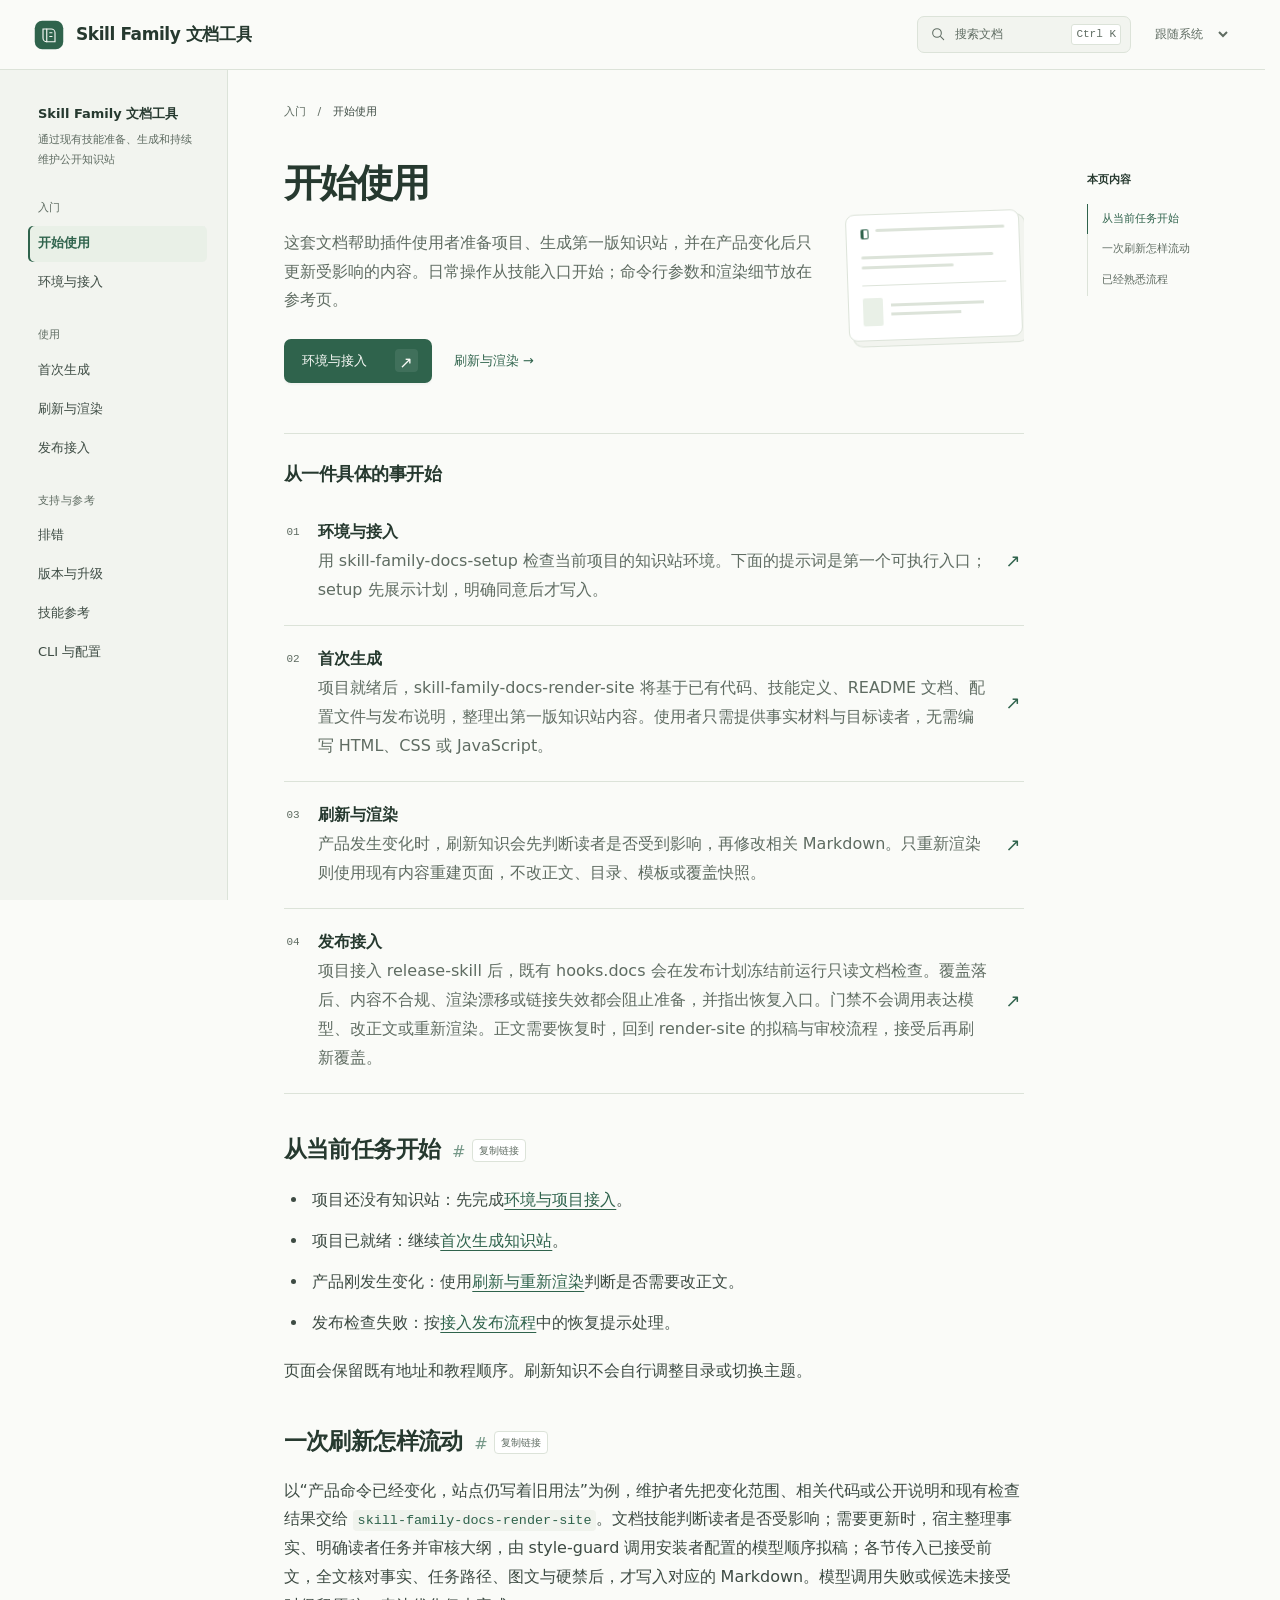
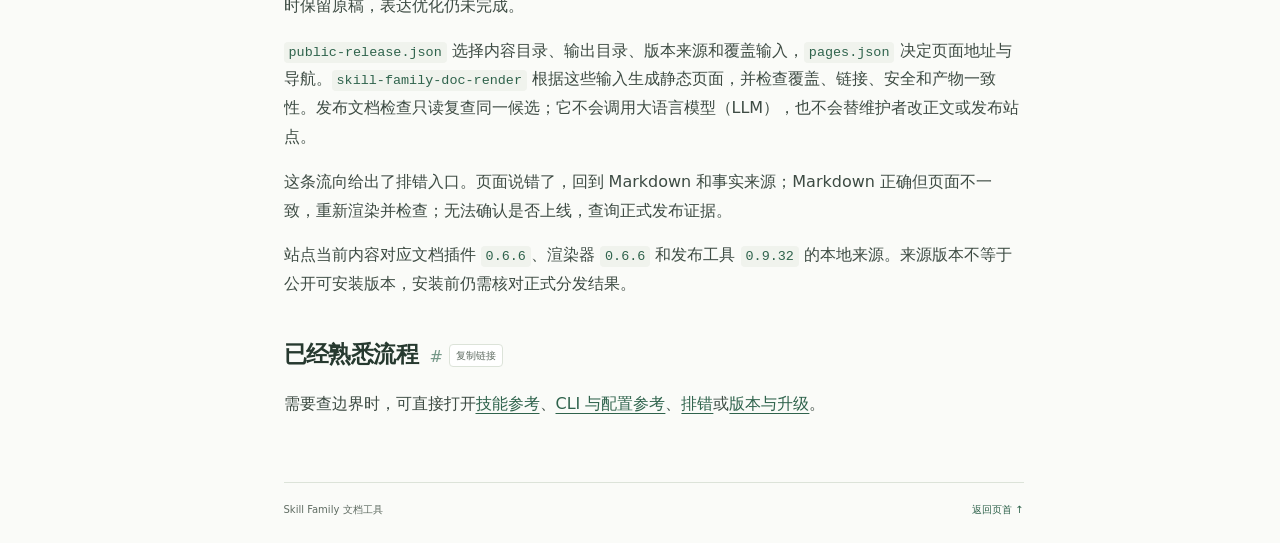
==== commit bd3a13f4: "Release 0.6.6" ====
--- a/index.html
+++ b/index.html
@@ -39,7 +39,7 @@
         <p>以“产品命令已经变化，站点仍写着旧用法”为例，维护者先把变化范围、相关代码或公开说明和现有检查结果交给 <code>skill-family-docs-render-site</code>。文档技能判断读者是否受影响；需要更新时，宿主整理事实、明确读者任务并审核大纲，由 style-guard 调用安装者配置的模型顺序拟稿；各节传入已接受前文，全文核对事实、任务路径、图文与硬禁后，才写入对应的 Markdown。模型调用失败或候选未接受时保留原稿，表达优化仍未完成。</p>
         <p><code>public-release.json</code> 选择内容目录、输出目录、版本来源和覆盖输入，<code>pages.json</code> 决定页面地址与导航。<code>skill-family-doc-render</code> 根据这些输入生成静态页面，并检查覆盖、链接、安全和产物一致性。发布文档检查只读复查同一候选；它不会调用大语言模型（LLM），也不会替维护者改正文或发布站点。</p>
         <p>这条流向给出了排错入口。页面说错了，回到 Markdown 和事实来源；Markdown 正确但页面不一致，重新渲染并检查；无法确认是否上线，查询正式发布证据。</p>
-        <p>站点当前内容对应文档插件 <code>0.6.5</code>、渲染器 <code>0.6.5</code> 和发布工具 <code>0.9.32</code> 的本地来源。来源版本不等于公开可安装版本，安装前仍需核对正式分发结果。</p>
+        <p>站点当前内容对应文档插件 <code>0.6.6</code>、渲染器 <code>0.6.6</code> 和发布工具 <code>0.9.32</code> 的本地来源。来源版本不等于公开可安装版本，安装前仍需核对正式分发结果。</p>
         <h2 id="reference" tabindex="-1">已经熟悉流程 <a class="heading-link" href="#reference" aria-label="定位章节：已经熟悉流程">#</a><button class="heading-copy" data-copy-link="reference" aria-label="复制章节链接：已经熟悉流程" hidden>复制链接</button></h2>
         <p>需要查边界时，可直接打开<a href="plugin-reference.html">技能参考</a>、<a href="cli-reference.html">CLI 与配置参考</a>、<a href="troubleshooting.html">排错</a>或<a href="releases.html">版本与升级</a>。</p>
       </article>
@@ -55,6 +55,6 @@
 <div class="nav-group"><p>使用</p><a href="write-docs.html">首次生成</a><a href="render-site.html">刷新与渲染</a><a href="publish-site.html">发布接入</a></div>
 <div class="nav-group"><p>支持与参考</p><a href="troubleshooting.html">排错</a><a href="releases.html">版本与升级</a><a href="plugin-reference.html">技能参考</a><a href="cli-reference.html">CLI 与配置</a></div></nav></dialog>
   <div class="toast" id="editorial-toast" role="status" aria-live="polite"></div>
-  <script id="editorial-search-data" type="application/json">[{"title":"开始使用","page":"开始使用","href":"index.html","content":"这套文档帮助插件使用者准备项目、生成第一版知识站，并在产品变化后只更新受影响的内容。日常操作从技能入口开始；命令行参数和渲染细节放在参考页。 从当前任务开始 项目还没有知识站：先完成环境与项目接入。 项目已就绪：继续首次生成知识站。 产品刚发生变化：使用刷新与重新渲染判断是否需要改正文。 发布检查失败：按接入发布流程中的恢复提示处理。 页面会保留既有地址和教程顺序。刷新知识不会自行调整目录或切换主题。 一次刷新怎样流动 以“产品命令已经变化，站点仍写着旧用法”为例，维护者先把变化范围、相关代码或公开说明和现有检查结果交给 skill-family-docs-render-site。文档技能判断读者是否受影响；需要更新时，宿主整理事实、明确读者任务并审核大纲，由 style-guard 调用安装者配置的模型顺序拟稿；各节传入已接受前文，全文核对事实、任务路径、图文与硬禁后，才写入对应的 Markdown。模型调用失败或候选未接受时保留原稿，表达优化仍未完成。 public-release.json 选择内容目录、输出目录、版本来源和覆盖输入，pages.json 决定页面地址与导航。skill-family-doc-render 根据这些输入生成静态页面，并检查覆盖、链接、安全和产物一致性。发布文档检查只读复查同一候选；它不会调用大语言模型（LLM），也不会替维护者改正文或发布站点。 这条流向给出了排错入口。页面说错了，回到 Markdown 和事实来源；Markdown 正确但页面不一致，重新渲染并检查；无法确认是否上线，查询正式发布证据。 站点当前内容对应文档插件 0.6.5、渲染器 0.6.5 和发布工具 0.9.32 的本地来源。来源版本不等于公开可安装版本，安装前仍需核对正式分发结果。 已经熟悉流程 需要查边界时，可直接打开技能参考、CLI 与配置参考、排错或版本与升级。"},{"title":"从当前任务开始","page":"开始使用","href":"index.html#start","content":"项目还没有知识站：先完成环境与项目接入。 项目已就绪：继续首次生成知识站。 产品刚发生变化：使用刷新与重新渲染判断是否需要改正文。 发布检查失败：按接入发布流程中的恢复提示处理。 页面会保留既有地址和教程顺序。刷新知识不会自行调整目录或切换主题。"},{"title":"一次刷新怎样流动","page":"开始使用","href":"index.html#components","content":"以“产品命令已经变化，站点仍写着旧用法”为例，维护者先把变化范围、相关代码或公开说明和现有检查结果交给 skill-family-docs-render-site。文档技能判断读者是否受影响；需要更新时，宿主整理事实、明确读者任务并审核大纲，由 style-guard 调用安装者配置的模型顺序拟稿；各节传入已接受前文，全文核对事实、任务路径、图文与硬禁后，才写入对应的 Markdown。模型调用失败或候选未接受时保留原稿，表达优化仍未完成。 public-release.json 选择内容目录、输出目录、版本来源和覆盖输入，pages.json 决定页面地址与导航。skill-family-doc-render 根据这些输入生成静态页面，并检查覆盖、链接、安全和产物一致性。发布文档检查只读复查同一候选；它不会调用大语言模型（LLM），也不会替维护者改正文或发布站点。 这条流向给出了排错入口。页面说错了，回到 Markdown 和事实来源；Markdown 正确但页面不一致，重新渲染并检查；无法确认是否上线，查询正式发布证据。 站点当前内容对应文档插件 0.6.5、渲染器 0.6.5 和发布工具 0.9.32 的本地来源。来源版本不等于公开可安装版本，安装前仍需核对正式分发结果。"},{"title":"已经熟悉流程","page":"开始使用","href":"index.html#reference","content":"需要查边界时，可直接打开技能参考、CLI 与配置参考、排错或版本与升级。"},{"title":"环境与项目接入","page":"环境与项目接入","href":"getting-started.html","content":"用 skill-family-docs-setup 检查当前项目的知识站环境。下面的提示词是第一个可执行入口；setup 先展示计划，明确同意后才写入。 发起接入请求 在目标项目的任务中使用这段提示词： 请使用 skill-family-docs-setup 检查并接入当前项目的知识站。保留已有文档检查，只补缺少的本地配置；不要创建远端，不要发布。完成后列出改动、运行命令和成功信号。 这段提示词启动接入事务，不授权执行尚未展示的计划。setup 会先用零写入方式核对精确发布包的公开合同，再列出官方版本、配置值、安装命令、将创建或保持不变的路径、不会执行的动作和成功信号，然后询问是否执行。授权前的 Git 查询会禁用 optional locks。确认计划后可以回复“按以上计划执行”。整份计划存在未定字段、执行前发现依据变化，或需要增加计划外命令时，setup 重新展示完整计划并再次取得授权。若只想检查，把“检查并接入”改成“只读检查，不修改文件”。 需要提供什么 当前项目目录和允许公开的材料范围。 已有 README、规格、技能、配置和发布说明。 必须保留的文档检查及其运行目录。 已知的输出目录、版本来源或发布配置冲突。 setup 会先读取项目的 Node.js 约束，再核对实际运行时和精确依赖。版本来源、输出路径或已有检查发生冲突时，它应列出具体差异，不会直接覆盖。 setup 还会逐项展开 site.coverage.inputs，核对模式实际命中的文件。覆盖范围只保留源码、配置、权威文档和版本来源；缓存、日志、安装依赖、生成物与临时构建内容应排除。合法但尚未被 Git 跟踪的新源码或正文仍属于产品输入，不能因为忽略规则而丢失。 覆盖模式只使用普通相对路径、* 和 **。现有快照恰好一致，不代表宽泛模式已经选对；发现模式命中缓存等不稳定文件时，只读诊断会列出具体模式、意外文件和收窄方向。 setup 优先复用项目已有的精确版本 CLI（命令行工具）。它通过宿主 Web 或不写文件的 registry HTTP 查询核实官方已发布版本；只有会写缓存或日志的客户端可用时，停止并报告前提不足。找不到已有 CLI 时，它按项目政策形成接入计划： 项目允许添加工具依赖时，计划列出当前包管理器的完整精确安装命令；用户批准后，setup 才修改包清单和锁文件。 项目禁止 devDependencies，但明确允许精确版本的外部 QA（质量检查）工具时，计划列出精确版本的临时调用；用户批准前不运行会隐式安装依赖的命令，也不修改包清单和锁文件。 两条路径都不符合项目政策时，setup 会停止接入并报告阻塞。 setup 只有在完整解析配置，或对全文件完成精确搜索后，才能判断字段不存在。文件开头、局部片段或被截断的输出不能证明 hooks.docs 等字段缺失。 配置起草与刷新使用的模型 站点接线与表达服务分别检查。准备首次起草、内容刷新或整篇重写时，setup 会引导你在自己的 shell 中配置 OpenAI 兼容服务的三项参数：基础地址（base URL）、模型名称，以及存放 API key 的环境变量名。以下为配置示例，地址与模型名须替换为你实际选择的服务与模型；第三项仅填写 key 所在的环境变量名，而非 key 本身： export SKILL_FAMILY_DOCS_ENDPOINT='https://api.example.com/v1' export SKILL_FAMILY_DOCS_MODEL='your-selected-model' export SKILL_FAMILY_DOCS_CREDENTIAL_ENV='MY_DOCS_API_KEY' 实际的 API key 必须由你在自己的 shell 或已有安全来源中设置并导出至 MY_DOCS_API_KEY。若使用其他变量名，需同步更新 SKILL_FAMILY_DOCS_CREDENTIAL_ENV 的值。请勿将 key 发送至聊天窗口、写入项目文件或日志，也禁止作为命令行参数传入。 setup 不会自动编辑你的 shell 配置、读取认证文件或用户级模型配置，也不会从 LLM_* 等变量自动补齐三项。服务与模型无默认绑定，不强制使用特定提供者或模型。 本地就绪检查仅确认以下条件： SKILL_FAMILY_DOCS_ENDPOINT 存在且非空 SKILL_FAMILY_DOCS_MODEL 存在且非空 SKILL_FAMILY_DOCS_CREDENTIAL_ENV 为合法的环境变量名（以字母或下划线开头，后续字符为字母、数字或下划线） 所引用的环境变量（如 MY_DOCS_API_KEY）存在且非空 检查结果以固定格式输出四项布尔值，不显示任何变量值或 key 内容。该检查不联网、不读取文稿、不写文件，也不验证服务可达性、key 有效性或模型可用性。 退出码 0 表示配置齐全，退出码 2 表示存在缺项或变量名不合法。 临时 export 命令仅影响当前 shell 及其后续启动的子进程。若你修改了可信的 shell 配置，需自行重新加载。已启动的宿主进程不会自动继承新配置。必须退出宿主后，从已配置的环境重新启动，或按宿主正常方式重启并核对实际进程环境。仅新开任务无法保证环境已更新。 仅重新渲染、机械检查、读取证明、覆盖检查与刷新、治理及发布检查无需模型配置。setup 会分别报告站点接入与表达配置状态；表达配置缺项仅阻断起草、刷新与整篇重写，不影响已可用的纯渲染路径。 本地配置齐全不等于模型调用成功。首次真正外发前，宿主仍需说明文稿与上下文将发送至所配置服务，并沿既有授权与候选核收流程执行。 接入会补齐什么 接入流程只处理缺项：精确的渲染包依赖、public-release.json 中的站点项、页面清单、经过实际展开核对的覆盖配置，以及项目已有的文档检查入口。正文仍由 skill-family-docs-render-site 在首次生成阶段创建。 项目已经使用自定义渲染器、HTML 源或自有站点命令时，setup 不会简单返回“不适用”，也不修复原渲染器。它会核对源目录、输出目录、命令和发布检查是否争用，再提供实际可行的保留现状、兼容接入或显式迁移路径。用户选择并批准其中一条计划后才写入；显式迁移的正文转换和首次生成仍交给 render-site。 项目已经采用 release-skill 时，新站检查进入现有 hooks.docs 调用链。setup 保留原命令、顺序和失败传播；现有入口无法安全组合时，它会报告冲突，不会替换原检查或另建旁路 hook。项目尚未配置发布目标时，本地知识站仍可就绪；结果应明确写明“发布集成未配置”，不能猜测远端。 怎样确认就绪 检查项 成功信号 运行环境 Node.js 路径与版本满足项目约束，精确依赖可定位 内容范围 输入目录、输出目录和公开边界已经确认 文档检查 原检查继续运行，新站检查进入同一失败传播路径 重复接入 配置和锁文件字节不变；只有正文、覆盖、渲染和只读项目检查都满足时才报告“已就绪，无需变更” 配置接好但正文尚未生成时，setup 报告“接入配置完成，等待首次生成”，随后转到首次生成知识站。正文、覆盖或渲染有待处理时，它报告“已接入，站点待处理”。若 setup 报冲突，先按排错确认应保留的配置。 接入失败后怎么做 保留原始错误、命令退出码和文件差异。环境错误先修正运行时；配置冲突先确定权威路径；缺少发布目标则停在本地就绪状态。不要通过删除原检查或放宽安全规则来取得通过结果。"},{"title":"发起接入请求","page":"环境与项目接入","href":"getting-started.html#request","content":"在目标项目的任务中使用这段提示词： 请使用 skill-family-docs-setup 检查并接入当前项目的知识站。保留已有文档检查，只补缺少的本地配置；不要创建远端，不要发布。完成后列出改动、运行命令和成功信号。 这段提示词启动接入事务，不授权执行尚未展示的计划。setup 会先用零写入方式核对精确发布包的公开合同，再列出官方版本、配置值、安装命令、将创建或保持不变的路径、不会执行的动作和成功信号，然后询问是否执行。授权前的 Git 查询会禁用 optional locks。确认计划后可以回复“按以上计划执行”。整份计划存在未定字段、执行前发现依据变化，或需要增加计划外命令时，setup 重新展示完整计划并再次取得授权。若只想检查，把“检查并接入”改成“只读检查，不修改文件”。"},{"title":"需要提供什么","page":"环境与项目接入","href":"getting-started.html#inputs","content":"当前项目目录和允许公开的材料范围。 已有 README、规格、技能、配置和发布说明。 必须保留的文档检查及其运行目录。 已知的输出目录、版本来源或发布配置冲突。 setup 会先读取项目的 Node.js 约束，再核对实际运行时和精确依赖。版本来源、输出路径或已有检查发生冲突时，它应列出具体差异，不会直接覆盖。 setup 还会逐项展开 site.coverage.inputs，核对模式实际命中的文件。覆盖范围只保留源码、配置、权威文档和版本来源；缓存、日志、安装依赖、生成物与临时构建内容应排除。合法但尚未被 Git 跟踪的新源码或正文仍属于产品输入，不能因为忽略规则而丢失。 覆盖模式只使用普通相对路径、* 和 **。现有快照恰好一致，不代表宽泛模式已经选对；发现模式命中缓存等不稳定文件时，只读诊断会列出具体模式、意外文件和收窄方向。 setup 优先复用项目已有的精确版本 CLI（命令行工具）。它通过宿主 Web 或不写文件的 registry HTTP 查询核实官方已发布版本；只有会写缓存或日志的客户端可用时，停止并报告前提不足。找不到已有 CLI 时，它按项目政策形成接入计划： 项目允许添加工具依赖时，计划列出当前包管理器的完整精确安装命令；用户批准后，setup 才修改包清单和锁文件。 项目禁止 devDependencies，但明确允许精确版本的外部 QA（质量检查）工具时，计划列出精确版本的临时调用；用户批准前不运行会隐式安装依赖的命令，也不修改包清单和锁文件。 两条路径都不符合项目政策时，setup 会停止接入并报告阻塞。 setup 只有在完整解析配置，或对全文件完成精确搜索后，才能判断字段不存在。文件开头、局部片段或被截断的输出不能证明 hooks.docs 等字段缺失。"},{"title":"配置起草与刷新使用的模型","page":"环境与项目接入","href":"getting-started.html#expression-config","content":"站点接线与表达服务分别检查。准备首次起草、内容刷新或整篇重写时，setup 会引导你在自己的 shell 中配置 OpenAI 兼容服务的三项参数：基础地址（base URL）、模型名称，以及存放 API key 的环境变量名。以下为配置示例，地址与模型名须替换为你实际选择的服务与模型；第三项仅填写 key 所在的环境变量名，而非 key 本身： export SKILL_FAMILY_DOCS_ENDPOINT='https://api.example.com/v1' export SKILL_FAMILY_DOCS_MODEL='your-selected-model' export SKILL_FAMILY_DOCS_CREDENTIAL_ENV='MY_DOCS_API_KEY' 实际的 API key 必须由你在自己的 shell 或已有安全来源中设置并导出至 MY_DOCS_API_KEY。若使用其他变量名，需同步更新 SKILL_FAMILY_DOCS_CREDENTIAL_ENV 的值。请勿将 key 发送至聊天窗口、写入项目文件或日志，也禁止作为命令行参数传入。 setup 不会自动编辑你的 shell 配置、读取认证文件或用户级模型配置，也不会从 LLM_* 等变量自动补齐三项。服务与模型无默认绑定，不强制使用特定提供者或模型。 本地就绪检查仅确认以下条件： SKILL_FAMILY_DOCS_ENDPOINT 存在且非空 SKILL_FAMILY_DOCS_MODEL 存在且非空 SKILL_FAMILY_DOCS_CREDENTIAL_ENV 为合法的环境变量名（以字母或下划线开头，后续字符为字母、数字或下划线） 所引用的环境变量（如 MY_DOCS_API_KEY）存在且非空 检查结果以固定格式输出四项布尔值，不显示任何变量值或 key 内容。该检查不联网、不读取文稿、不写文件，也不验证服务可达性、key 有效性或模型可用性。 退出码 0 表示配置齐全，退出码 2 表示存在缺项或变量名不合法。 临时 export 命令仅影响当前 shell 及其后续启动的子进程。若你修改了可信的 shell 配置，需自行重新加载。已启动的宿主进程不会自动继承新配置。必须退出宿主后，从已配置的环境重新启动，或按宿主正常方式重启并核对实际进程环境。仅新开任务无法保证环境已更新。 仅重新渲染、机械检查、读取证明、覆盖检查与刷新、治理及发布检查无需模型配置。setup 会分别报告站点接入与表达配置状态；表达配置缺项仅阻断起草、刷新与整篇重写，不影响已可用的纯渲染路径。 本地配置齐全不等于模型调用成功。首次真正外发前，宿主仍需说明文稿与上下文将发送至所配置服务，并沿既有授权与候选核收流程执行。"},{"title":"接入会补齐什么","page":"环境与项目接入","href":"getting-started.html#changes","content":"接入流程只处理缺项：精确的渲染包依赖、public-release.json 中的站点项、页面清单、经过实际展开核对的覆盖配置，以及项目已有的文档检查入口。正文仍由 skill-family-docs-render-site 在首次生成阶段创建。 项目已经使用自定义渲染器、HTML 源或自有站点命令时，setup 不会简单返回“不适用”，也不修复原渲染器。它会核对源目录、输出目录、命令和发布检查是否争用，再提供实际可行的保留现状、兼容接入或显式迁移路径。用户选择并批准其中一条计划后才写入；显式迁移的正文转换和首次生成仍交给 render-site。 项目已经采用 release-skill 时，新站检查进入现有 hooks.docs 调用链。setup 保留原命令、顺序和失败传播；现有入口无法安全组合时，它会报告冲突，不会替换原检查或另建旁路 hook。项目尚未配置发布目标时，本地知识站仍可就绪；结果应明确写明“发布集成未配置”，不能猜测远端。"},{"title":"怎样确认就绪","page":"环境与项目接入","href":"getting-started.html#result","content":"检查项 成功信号 运行环境 Node.js 路径与版本满足项目约束，精确依赖可定位 内容范围 输入目录、输出目录和公开边界已经确认 文档检查 原检查继续运行，新站检查进入同一失败传播路径 重复接入 配置和锁文件字节不变；只有正文、覆盖、渲染和只读项目检查都满足时才报告“已就绪，无需变更” 配置接好但正文尚未生成时，setup 报告“接入配置完成，等待首次生成”，随后转到首次生成知识站。正文、覆盖或渲染有待处理时，它报告“已接入，站点待处理”。若 setup 报冲突，先按排错确认应保留的配置。"},{"title":"接入失败后怎么做","page":"环境与项目接入","href":"getting-started.html#recover","content":"保留原始错误、命令退出码和文件差异。环境错误先修正运行时；配置冲突先确定权威路径；缺少发布目标则停在本地就绪状态。不要通过删除原检查或放宽安全规则来取得通过结果。"},{"title":"首次生成知识站","page":"首次生成知识站","href":"write-docs.html","content":"项目就绪后，skill-family-docs-render-site 将基于已有代码、技能定义、README 文档、配置文件与发布说明，整理出第一版知识站内容。使用者只需提供事实材料与目标读者，无需编写 HTML、CSS 或 JavaScript。 发起首次生成 在已完成 setup 的项目环境中，执行以下提示词以启动生成流程： 请使用 skill-family-docs-render-site 为当前项目生成第一版知识站。读取已有公开材料，按实际用户任务组织内容；完成事实核对、style-guard 审校、覆盖刷新和统一渲染。保留既有检查，不发布。 如果项目尚未接入，render-site 会先调用 setup 检查并展示接入计划。用户明确同意已展示的计划，且复核未漂移后才完成接入，再继续首次生成。 准备表达服务 在首次生成前，需在当前进程环境中配置以下三项： SKILL_FAMILY_DOCS_ENDPOINT：OpenAI 兼容服务地址 SKILL_FAMILY_DOCS_MODEL：模型标识 SKILL_FAMILY_DOCS_CREDENTIAL_ENV：凭据所在环境变量名 凭据值仅由脚本从该变量名对应的环境变量中读取，不会写入命令行、文稿或诊断日志。安装者可自行选择服务与模型。 宿主在首次外发内容前，会明确告知正文与写作上下文将发送至该服务。若配置缺失、调用失败或候选未被接受，系统将保留原稿，表达优化视为未完成。此时应补全配置或恢复当前完整语义单元，再继续核收，不得以旧表达流程替代新流程宣称完成。 事实材料来源 版本与标签：从 site.versionSources 指向的权威 JSON 文件中获取。 命令、参数与返回行为：以当前代码库、README 与测试用例为准。 用户步骤与排错说明：需经过事实核对与任务冷读验证。 敏感信息：未公开的路径、凭据与业务数据不得进入内容源。 渲染器仅处理已冻结的输入，不访问网络，也不判断本地版本是否已正式发布。安装可用性需另行查阅官方分发结果。 编写和审校内容 正文仅保存于页面清单对应的 Markdown 文件中。每项主要功能从读者可能遇到的实际问题出发，围绕同一任务场景，清晰说明适用条件、必要输入、操作入口、成功结果与失败恢复路径。这些是内容要求，而非固定标题；页面结构按读者完成任务的自然顺序组织。一级标题由 pages.json 统一生成，正文从二级标题开始。 起草工作由 style-guard 组织脚本执行。宿主需先明确读者角色、任务目标，整理完整事实材料并审核大纲，再按完整语义单元顺序调用模型。每次调用均需带入审核大纲、当前材料与已接受前文。各节内容经核收后，通读全文，完成事实、条件、例外、命令、链接、图文与稳定锚点的全面核对，通过任务冷读与硬禁检查后方可写入。 模型仅输出候选内容，不自动接受。当需要帮助读者选择接入方式或定位故障时，再解释相关组件。架构说明应沿同一操作流程讲清职责与数据流向，避免使用目录树或函数清单填充页面；缺乏代码、接口或权威设计依据时，仅描述可观测行为。 首次生成会得到什么 成功生成后，将获得以下内容： 一份稳定页面清单 受限的 Markdown 内容源 统一模板生成的静态页面 渲染基线 已审阅的覆盖快照 所有页面链接使用相对地址，可部署至仓库子路径。 生成完成后，应使用不改写正式目录的 HTTP 服务进行预览。若需插桩，预览工具只能读取独立副本。 结果不完整时 当输入事实不足时，应缩小页面内容范围或补齐材料，不得使用占位段落凑篇幅。内容检查失败时，修改 Markdown 源文件；渲染失败时，保留旧输出与基线。完成首次生成后，可继续阅读 刷新与重新渲染。"},{"title":"发起首次生成","page":"首次生成知识站","href":"write-docs.html#request","content":"在已完成 setup 的项目环境中，执行以下提示词以启动生成流程： 请使用 skill-family-docs-render-site 为当前项目生成第一版知识站。读取已有公开材料，按实际用户任务组织内容；完成事实核对、style-guard 审校、覆盖刷新和统一渲染。保留既有检查，不发布。 如果项目尚未接入，render-site 会先调用 setup 检查并展示接入计划。用户明确同意已展示的计划，且复核未漂移后才完成接入，再继续首次生成。"},{"title":"准备表达服务","page":"首次生成知识站","href":"write-docs.html#expression-service","content":"在首次生成前，需在当前进程环境中配置以下三项： SKILL_FAMILY_DOCS_ENDPOINT：OpenAI 兼容服务地址 SKILL_FAMILY_DOCS_MODEL：模型标识 SKILL_FAMILY_DOCS_CREDENTIAL_ENV：凭据所在环境变量名 凭据值仅由脚本从该变量名对应的环境变量中读取，不会写入命令行、文稿或诊断日志。安装者可自行选择服务与模型。 宿主在首次外发内容前，会明确告知正文与写作上下文将发送至该服务。若配置缺失、调用失败或候选未被接受，系统将保留原稿，表达优化视为未完成。此时应补全配置或恢复当前完整语义单元，再继续核收，不得以旧表达流程替代新流程宣称完成。"},{"title":"事实材料来源","page":"首次生成知识站","href":"write-docs.html#materials","content":"版本与标签：从 site.versionSources 指向的权威 JSON 文件中获取。 命令、参数与返回行为：以当前代码库、README 与测试用例为准。 用户步骤与排错说明：需经过事实核对与任务冷读验证。 敏感信息：未公开的路径、凭据与业务数据不得进入内容源。 渲染器仅处理已冻结的输入，不访问网络，也不判断本地版本是否已正式发布。安装可用性需另行查阅官方分发结果。"},{"title":"编写和审校内容","page":"首次生成知识站","href":"write-docs.html#update-page","content":"正文仅保存于页面清单对应的 Markdown 文件中。每项主要功能从读者可能遇到的实际问题出发，围绕同一任务场景，清晰说明适用条件、必要输入、操作入口、成功结果与失败恢复路径。这些是内容要求，而非固定标题；页面结构按读者完成任务的自然顺序组织。一级标题由 pages.json 统一生成，正文从二级标题开始。 起草工作由 style-guard 组织脚本执行。宿主需先明确读者角色、任务目标，整理完整事实材料并审核大纲，再按完整语义单元顺序调用模型。每次调用均需带入审核大纲、当前材料与已接受前文。各节内容经核收后，通读全文，完成事实、条件、例外、命令、链接、图文与稳定锚点的全面核对，通过任务冷读与硬禁检查后方可写入。 模型仅输出候选内容，不自动接受。当需要帮助读者选择接入方式或定位故障时，再解释相关组件。架构说明应沿同一操作流程讲清职责与数据流向，避免使用目录树或函数清单填充页面；缺乏代码、接口或权威设计依据时，仅描述可观测行为。"},{"title":"首次生成会得到什么","page":"首次生成知识站","href":"write-docs.html#result","content":"成功生成后，将获得以下内容： 一份稳定页面清单 受限的 Markdown 内容源 统一模板生成的静态页面 渲染基线 已审阅的覆盖快照 所有页面链接使用相对地址，可部署至仓库子路径。 生成完成后，应使用不改写正式目录的 HTTP 服务进行预览。若需插桩，预览工具只能读取独立副本。"},{"title":"结果不完整时","page":"首次生成知识站","href":"write-docs.html#recover","content":"当输入事实不足时，应缩小页面内容范围或补齐材料，不得使用占位段落凑篇幅。内容检查失败时，修改 Markdown 源文件；渲染失败时，保留旧输出与基线。完成首次生成后，可继续阅读 刷新与重新渲染。"},{"title":"刷新与重新渲染","page":"刷新与重新渲染","href":"render-site.html","content":"产品发生变化时，刷新知识会先判断读者是否受到影响，再修改相关 Markdown。只重新渲染则使用现有内容重建页面，不改正文、目录、模板或覆盖快照。 刷新知识 需要让内容跟上产品变化时，先在已加载文档技能的宿主中进入目标项目的会话，再使用这段提示词： 请使用 skill-family-docs-render-site 刷新当前项目的知识站。读取已暂存、未暂存和未跟踪变化，只更新影响公开行为的内容；保留页面 ID、分组、顺序和主题。完成事实核对与 style-guard 审校后再刷新覆盖并渲染，不发布。 刷新会读取 Git 差异、现有覆盖状态和项目已采用的制品关系。公开命令、输入、输出或失败方式变化时，宿主先整理受影响材料并审核大纲，经 style-guard 的脚本按完整语义单元顺序拟稿、传入已接受前文。全文核收后只写对应页面和必要链接；缺配置、失败或候选未接受时保留原稿，报告表达优化未完成，不提前刷新覆盖。内部实现变化但公开行为不变时，正文保持不动，并记录判断依据。 刷新时，技能会在目标 public-release.json 所在目录调用 skill-family-doc-render --status --repo \u003cname\u003e，读取覆盖状态、变化路径和差异建议。对覆盖范围内的输入，该命令同时查看已提交变化和已暂存、未暂存、未跟踪变化；有覆盖快照提交记录时，从该提交比较到 HEAD；没有记录时，会提示“覆盖快照尚未提交”并列出相关输入。因此，工作区没有未提交改动也不能直接判定无需更新。 没有产品变化 无变化刷新不应重写正文。技能应报告核对过的输入和“无需更新”的原因；页面清单、主题、覆盖快照和生成物保持原样。 目录调整和模板升级属于显式结构变更。只有用户明确提出这类任务时，才展示新旧页面职责和 URL 差异。 用户明确要求整篇重写时，可以放下原来的句式，按同一组事实重新组织相关页面。页面 ID、URL、已有稳定锚点、命令、版本来源和必要限制仍要保留。整篇重写不会自动调整目录、切换主题或改变产品行为；完成后用同一个使用场景复核输入、操作、结果和失败恢复。 只重新渲染 内容已经确认正确，只需重建静态文件时，使用另一段提示词： 请按当前内容源重新渲染知识站。不要修改正文、页面清单、模板选择或覆盖快照；完成后报告渲染检查和产物差异，不发布。 纯渲染遇到覆盖落后时，仍可以重建产物，但要报告“仍需内容审阅”，不能自行扩大为内容审阅，也不能刷新覆盖来消除提示。 怎样判断完成 操作 允许改变 必须保持 刷新知识 受产品变化影响的 Markdown、必要引用、审阅后的覆盖和生成物 页面 ID、分组、顺序、主题 重新渲染 由现有源确定的生成物和渲染基线 正文、页面清单、覆盖快照、模板选择 两种操作都要通过渲染一致性、链接、资源和公开安全检查。出现漂移时回到内容源或渲染流程修复，不手改生成目录。 覆盖落后或检查失败时，保留实际仓库名、public-release.json 位置、失败输出和退出码，按检查失败后恢复选择下一步。覆盖落后先判断文档影响并完成内容审阅；正文正确但产物漂移时重新渲染。修复后重新运行原检查。 预览不会改正式文件 正式输出目录只由渲染器写入。优先使用只读 HTTP 服务预览。present_files 等可能写回文件的宿主工具不得接收正式输出；使用这类工具前，把完整输出目录复制到仓库外的临时目录，只预览副本。工具返回后，把只读项目检查作为最后一步；检查失败时不能报告任务完成。"},{"title":"刷新知识","page":"刷新与重新渲染","href":"render-site.html#refresh","content":"需要让内容跟上产品变化时，先在已加载文档技能的宿主中进入目标项目的会话，再使用这段提示词： 请使用 skill-family-docs-render-site 刷新当前项目的知识站。读取已暂存、未暂存和未跟踪变化，只更新影响公开行为的内容；保留页面 ID、分组、顺序和主题。完成事实核对与 style-guard 审校后再刷新覆盖并渲染，不发布。 刷新会读取 Git 差异、现有覆盖状态和项目已采用的制品关系。公开命令、输入、输出或失败方式变化时，宿主先整理受影响材料并审核大纲，经 style-guard 的脚本按完整语义单元顺序拟稿、传入已接受前文。全文核收后只写对应页面和必要链接；缺配置、失败或候选未接受时保留原稿，报告表达优化未完成，不提前刷新覆盖。内部实现变化但公开行为不变时，正文保持不动，并记录判断依据。 刷新时，技能会在目标 public-release.json 所在目录调用 skill-family-doc-render --status --repo \u003cname\u003e，读取覆盖状态、变化路径和差异建议。对覆盖范围内的输入，该命令同时查看已提交变化和已暂存、未暂存、未跟踪变化；有覆盖快照提交记录时，从该提交比较到 HEAD；没有记录时，会提示“覆盖快照尚未提交”并列出相关输入。因此，工作区没有未提交改动也不能直接判定无需更新。"},{"title":"没有产品变化","page":"刷新与重新渲染","href":"render-site.html#no-change","content":"无变化刷新不应重写正文。技能应报告核对过的输入和“无需更新”的原因；页面清单、主题、覆盖快照和生成物保持原样。 目录调整和模板升级属于显式结构变更。只有用户明确提出这类任务时，才展示新旧页面职责和 URL 差异。 用户明确要求整篇重写时，可以放下原来的句式，按同一组事实重新组织相关页面。页面 ID、URL、已有稳定锚点、命令、版本来源和必要限制仍要保留。整篇重写不会自动调整目录、切换主题或改变产品行为；完成后用同一个使用场景复核输入、操作、结果和失败恢复。"},{"title":"只重新渲染","page":"刷新与重新渲染","href":"render-site.html#render-only","content":"内容已经确认正确，只需重建静态文件时，使用另一段提示词： 请按当前内容源重新渲染知识站。不要修改正文、页面清单、模板选择或覆盖快照；完成后报告渲染检查和产物差异，不发布。 纯渲染遇到覆盖落后时，仍可以重建产物，但要报告“仍需内容审阅”，不能自行扩大为内容审阅，也不能刷新覆盖来消除提示。"},{"title":"怎样判断完成","page":"刷新与重新渲染","href":"render-site.html#result","content":"操作 允许改变 必须保持 刷新知识 受产品变化影响的 Markdown、必要引用、审阅后的覆盖和生成物 页面 ID、分组、顺序、主题 重新渲染 由现有源确定的生成物和渲染基线 正文、页面清单、覆盖快照、模板选择 两种操作都要通过渲染一致性、链接、资源和公开安全检查。出现漂移时回到内容源或渲染流程修复，不手改生成目录。 覆盖落后或检查失败时，保留实际仓库名、public-release.json 位置、失败输出和退出码，按检查失败后恢复选择下一步。覆盖落后先判断文档影响并完成内容审阅；正文正确但产物漂移时重新渲染。修复后重新运行原检查。"},{"title":"预览不会改正式文件","page":"刷新与重新渲染","href":"render-site.html#preview","content":"正式输出目录只由渲染器写入。优先使用只读 HTTP 服务预览。present_files 等可能写回文件的宿主工具不得接收正式输出；使用这类工具前，把完整输出目录复制到仓库外的临时目录，只预览副本。工具返回后，把只读项目检查作为最后一步；检查失败时不能报告任务完成。"},{"title":"接入发布流程","page":"接入发布流程","href":"publish-site.html","content":"项目接入 release-skill 后，既有 hooks.docs 会在发布计划冻结前运行只读文档检查。覆盖落后、内容不合规、渲染漂移或链接失效都会阻止准备，并指出恢复入口。门禁不会调用表达模型、改正文或重新渲染。正文需要恢复时，回到 render-site 的拟稿与审校流程，接受后再刷新覆盖。 首次接入发布流程 知识站已在本地就绪，但项目还没有发布配置时，先使用 release-skill 的既有 setup 合同建立发布目标。文档插件不会猜测公开仓库、分支或外部权限。 项目已经存在发布配置时，skill-family-docs-setup 只把站点检查加入原有文档门。原检查的顺序、运行目录和失败传播必须保留；已有 check:release-docs 时扩展该入口，不直接覆盖。 可用这段提示词核对接线结果： 请检查当前项目的知识站发布接线。保留 hooks.docs 中已有检查，确认新站检查只读且失败会阻止 release prepare；不要批准、发布或修改远端。 检查结果应列出实际命令、运行目录和未配置的发布事项。 日常发布前检查 发布准备会调用项目的 check:release-docs。该入口先保留项目自己的制品和文档检查，再核对知识站的输入安全、覆盖状态、正文规则、渲染一致性、链接和资源。 全部检查通过只表示本地候选满足发布前条件。提交、推送、批准、发布、站点部署和宿主更新仍需各自授权与实际验证。 检查失败后恢复 失败输出应包含仓库名称、配置位置、实际变化或漂移原因，以及一段可复制的 render-site 恢复提示。当前宿主已经加载文档技能时，可以继续刷新内容；没有自动路由能力时，必须把提示交给用户，不能声称后台已经处理。 根据错误选择动作： 覆盖落后：先判断产品变化是否影响读者，完成内容审阅后再刷新覆盖。 生成物漂移：从权威源重新渲染，不改基线掩盖差异。 内容或安全失败：修改 Markdown 源，保留默认泄漏规则。 链接或资源失败：修正相对路径，再运行同一文档门。 恢复后重新执行原来的发布准备。不要无限重试，也不要绕过失败检查。 确认网页上线 软件或站点达到 VERIFIED，只证明冻结的发布物通过了对应验证。网页是否更新还要核对 Pages 部署、线上九个页面、模板资源和本次渲染基线。 站点、Skill Family Hub 和宿主安装分别核实。任一结果不能代替其他结果；本地实施通过也不表示这些外部动作已经完成。 版本表达 站点显示的来源版本来自现有 JSON 文件。本地 package.json 版本不能推导正式安装可用性；安装说明应引用已经核验的 registry、GitHub Release 或发布验证结果。候选只能标为预览，正式站点不保留过期的候选警告。"},{"title":"首次接入发布流程","page":"接入发布流程","href":"publish-site.html#first-release","content":"知识站已在本地就绪，但项目还没有发布配置时，先使用 release-skill 的既有 setup 合同建立发布目标。文档插件不会猜测公开仓库、分支或外部权限。 项目已经存在发布配置时，skill-family-docs-setup 只把站点检查加入原有文档门。原检查的顺序、运行目录和失败传播必须保留；已有 check:release-docs 时扩展该入口，不直接覆盖。 可用这段提示词核对接线结果： 请检查当前项目的知识站发布接线。保留 hooks.docs 中已有检查，确认新站检查只读且失败会阻止 release prepare；不要批准、发布或修改远端。 检查结果应列出实际命令、运行目录和未配置的发布事项。"},{"title":"日常发布前检查","page":"接入发布流程","href":"publish-site.html#daily-update","content":"发布准备会调用项目的 check:release-docs。该入口先保留项目自己的制品和文档检查，再核对知识站的输入安全、覆盖状态、正文规则、渲染一致性、链接和资源。 全部检查通过只表示本地候选满足发布前条件。提交、推送、批准、发布、站点部署和宿主更新仍需各自授权与实际验证。"},{"title":"检查失败后恢复","page":"接入发布流程","href":"publish-site.html#recover","content":"失败输出应包含仓库名称、配置位置、实际变化或漂移原因，以及一段可复制的 render-site 恢复提示。当前宿主已经加载文档技能时，可以继续刷新内容；没有自动路由能力时，必须把提示交给用户，不能声称后台已经处理。 根据错误选择动作： 覆盖落后：先判断产品变化是否影响读者，完成内容审阅后再刷新覆盖。 生成物漂移：从权威源重新渲染，不改基线掩盖差异。 内容或安全失败：修改 Markdown 源，保留默认泄漏规则。 链接或资源失败：修正相对路径，再运行同一文档门。 恢复后重新执行原来的发布准备。不要无限重试，也不要绕过失败检查。"},{"title":"确认网页上线","page":"接入发布流程","href":"publish-site.html#online-check","content":"软件或站点达到 VERIFIED，只证明冻结的发布物通过了对应验证。网页是否更新还要核对 Pages 部署、线上九个页面、模板资源和本次渲染基线。 站点、Skill Family Hub 和宿主安装分别核实。任一结果不能代替其他结果；本地实施通过也不表示这些外部动作已经完成。"},{"title":"版本表达","page":"接入发布流程","href":"publish-site.html#versions","content":"站点显示的来源版本来自现有 JSON 文件。本地 package.json 版本不能推导正式安装可用性；安装说明应引用已经核验的 registry、GitHub Release 或发布验证结果。候选只能标为预览，正式站点不保留过期的候选警告。"},{"title":"排错","page":"排错","href":"troubleshooting.html","content":"出现失败时，先保留原始命令、退出码和第一段错误，再处理最接近的原因。内容问题回到 Markdown 源，生成问题回到渲染流程；不要直接修改正式产物。 Node.js 版本不符合约束 安装或运行命令出现 engine 警告时，先读取项目的 engines.node、.node-version 或 .nvmrc。选择满足约束的已安装运行时，并在同一次命令中把它的 bin 目录放到 PATH 最前面。 修改项目版本约束不会修复运行环境。切换后重新记录 command -v node 和 node --version，再复跑失败的检查。 配置合同不一致 退出码 2 表示输入、配置或工具错误。按错误中的字段路径核对 public-release.json 与 pages.json；新站点必须显式使用 markdown-v1 和 editorial，页面 ID、分组和源文件需要一一对应。 版本来源、输出目录或已有文档检查发生冲突时，先确定哪一项是项目权威配置。setup 应停止覆盖并列出差异，不能自行选择一个更容易通过的值。 覆盖快照落后 --status 返回 1 并列出变化文件时，先判断这些变化是否影响公开行为。影响读者时更新相关 Markdown；不影响时保留判断依据。只有内容完成事实核对和冷读后，才能刷新覆盖快照。 纯渲染不会刷新覆盖。发布门也只检查，不会替内容审阅签字。 渲染产物漂移 --check 返回 1，表示内存渲染、磁盘文件或基线不一致。确认内容源正确后，从源重新渲染；禁止手工清理生成文件，再把被污染的内容写进基线。 预览工具加入随机属性时，保留差异作为诊断证据，并改用只读 HTTP 服务或独立副本。 Markdown 或 SVG 被拒绝 新格式不接受原始 HTML、MDX、内联样式、脚本、事件属性、自定义 CSS 类或任意组件。图片只能引用站点 assets/ 目录内的 SVG；SVG 含脚本、事件属性、foreignObject、DTD、实体或外部资源时必须拒绝。 泄漏扫描命中私有路径、内部标识或凭据时，应删除或改写源内容。不得放宽默认规则；项目专属字面量只能通过现有配置追加。 页面、资源或锚点打不开 站内链接使用相对 URL。不要从域名根写 /assets/...，也不要引用上级目录。标题更名时保留原锚点 ID；同页链接和跨页章节链接都必须指向现有目标。 禁用 JavaScript 后，正文、目录、章节链接和教程翻页仍应可用。搜索、复制和主题切换属于增强功能，失败不能挡住基础阅读。 发布检查失败 先根据输出中的仓库、配置位置和变化原因选择恢复动作。完成恢复后重新运行原 hooks.docs 入口；不要在门禁中写正文、刷新覆盖或重新渲染。详细步骤见接入发布流程。 表达服务或候选未完成 起草或刷新前，在进程环境配置 SKILL_FAMILY_DOCS_ENDPOINT、SKILL_FAMILY_DOCS_MODEL 和 SKILL_FAMILY_DOCS_CREDENTIAL_ENV。最后一项只写存放 key 的环境变量名，凭据值不进入命令、文稿、上下文或诊断日志。 缺配置、连接失败、超时、响应不可解析或截断时，保留原稿和实际原因类，报告表达优化未完成。先修正配置或服务，再从受影响完整语义单元恢复；不要继续用旧宿主改稿流程宣称完成，也不提前刷新覆盖。候选已经产出但丢命令、配置、链接、身份或稳定锚点时，仍不能接受。核对当前材料与审核大纲，集中修订同一单元；只有已接受前文可以传给下一节。"},{"title":"Node.js 版本不符合约束","page":"排错","href":"troubleshooting.html#node","content":"安装或运行命令出现 engine 警告时，先读取项目的 engines.node、.node-version 或 .nvmrc。选择满足约束的已安装运行时，并在同一次命令中把它的 bin 目录放到 PATH 最前面。 修改项目版本约束不会修复运行环境。切换后重新记录 command -v node 和 node --version，再复跑失败的检查。"},{"title":"配置合同不一致","page":"排错","href":"troubleshooting.html#configuration","content":"退出码 2 表示输入、配置或工具错误。按错误中的字段路径核对 public-release.json 与 pages.json；新站点必须显式使用 markdown-v1 和 editorial，页面 ID、分组和源文件需要一一对应。 版本来源、输出目录或已有文档检查发生冲突时，先确定哪一项是项目权威配置。setup 应停止覆盖并列出差异，不能自行选择一个更容易通过的值。"},{"title":"覆盖快照落后","page":"排错","href":"troubleshooting.html#coverage","content":"--status 返回 1 并列出变化文件时，先判断这些变化是否影响公开行为。影响读者时更新相关 Markdown；不影响时保留判断依据。只有内容完成事实核对和冷读后，才能刷新覆盖快照。 纯渲染不会刷新覆盖。发布门也只检查，不会替内容审阅签字。"},{"title":"渲染产物漂移","page":"排错","href":"troubleshooting.html#drift","content":"--check 返回 1，表示内存渲染、磁盘文件或基线不一致。确认内容源正确后，从源重新渲染；禁止手工清理生成文件，再把被污染的内容写进基线。 预览工具加入随机属性时，保留差异作为诊断证据，并改用只读 HTTP 服务或独立副本。"},{"title":"Markdown 或 SVG 被拒绝","page":"排错","href":"troubleshooting.html#input-safety","content":"新格式不接受原始 HTML、MDX、内联样式、脚本、事件属性、自定义 CSS 类或任意组件。图片只能引用站点 assets/ 目录内的 SVG；SVG 含脚本、事件属性、foreignObject、DTD、实体或外部资源时必须拒绝。 泄漏扫描命中私有路径、内部标识或凭据时，应删除或改写源内容。不得放宽默认规则；项目专属字面量只能通过现有配置追加。"},{"title":"页面、资源或锚点打不开","page":"排错","href":"troubleshooting.html#links","content":"站内链接使用相对 URL。不要从域名根写 /assets/...，也不要引用上级目录。标题更名时保留原锚点 ID；同页链接和跨页章节链接都必须指向现有目标。 禁用 JavaScript 后，正文、目录、章节链接和教程翻页仍应可用。搜索、复制和主题切换属于增强功能，失败不能挡住基础阅读。"},{"title":"发布检查失败","page":"排错","href":"troubleshooting.html#release","content":"先根据输出中的仓库、配置位置和变化原因选择恢复动作。完成恢复后重新运行原 hooks.docs 入口；不要在门禁中写正文、刷新覆盖或重新渲染。详细步骤见接入发布流程。"},{"title":"表达服务或候选未完成","page":"排错","href":"troubleshooting.html#expression","content":"起草或刷新前，在进程环境配置 SKILL_FAMILY_DOCS_ENDPOINT、SKILL_FAMILY_DOCS_MODEL 和 SKILL_FAMILY_DOCS_CREDENTIAL_ENV。最后一项只写存放 key 的环境变量名，凭据值不进入命令、文稿、上下文或诊断日志。 缺配置、连接失败、超时、响应不可解析或截断时，保留原稿和实际原因类，报告表达优化未完成。先修正配置或服务，再从受影响完整语义单元恢复；不要继续用旧宿主改稿流程宣称完成，也不提前刷新覆盖。候选已经产出但丢命令、配置、链接、身份或稳定锚点时，仍不能接受。核对当前材料与审核大纲，集中修订同一单元；只有已接受前文可以传给下一节。"},{"title":"版本与升级","page":"版本与升级","href":"releases.html","content":"文档插件、渲染器和公开站点分别发版。页面中的版本值只说明当前内容对应哪个本地来源。某个版本能否安装或是否已经上线，以官方分发与发布后验证为准。 当前内容对应的来源 对象 内容对应版本 版本来源 skill-family-docs 插件 0.6.5 插件包 package.json skill-family-doc-render 0.6.5 渲染包 package.json 公开站点 0.6.5 docs/public/release.json release-skill 0.9.32 工作区精确依赖 这些值由渲染配置中的 site.versionSources 读取，正文不复制具体版本号。 判断能否安装 安装前核对对应版本的官方 registry、GitHub Release 或 release-skill 验证结果。插件还要核对平台清单与 Skill Family Hub 登记。缺少任一必要证据时，保留上一个已验证版本，不把本地候选写成正式发行物。 Claude Code、Codex、Kimi 和 WorkBuddy（包含 CodeBuddy）的实际安装内容，需要分别读取宿主清单与技能文件。一个 adapter 的目录一致，不能代替另一个宿主的真实安装验证。 升级渲染器 查询官方最新稳定版，阅读对应 CHANGELOG 与 Release。 核对 Node.js 约束、配置 Schema、输入格式、基线和退出码变化。 更新精确依赖与锁文件，不使用浮动 latest。 重新渲染并检查旧 URL、稳定锚点、模板资源和基线。 运行项目完整门禁，再处理需要授权的发布动作。 旧 HTML 站点升级到 markdown-v1 时仍保留兼容入口。迁移按单个站点配置执行；失败保留旧源、配置和已生成站点，不留下混合格式。 升级文档插件 先核对六个技能的名称、输入、输出和动作边界，再检查四套 adapter 与平台清单的版本。升级后分别验证只读 setup、项目接入、首次生成、无变化刷新和纯渲染。表达主流程还需验证模型与凭据环境可替换、缺配置或失败会保留原稿，以及候选经顺序接受和全文语义核对后才写入；发布检查不得调用模型。 需要重载宿主时，结果应说明新版本从何时生效。更新本地插件不授权修改 Hub、推送仓库或发布站点。 哪些变化需要显式迁移 页面 ID、稳定锚点、分组顺序或模板发生变化时，应先展示新旧差异。这类变化不属于日常刷新，不能在普通内容更新中顺手执行。旧 URL 确实需要替换时，先提供兼容地址；没有历史链接时不预建重定向。"},{"title":"当前内容对应的来源","page":"版本与升级","href":"releases.html#source-versions","content":"对象 内容对应版本 版本来源 skill-family-docs 插件 0.6.5 插件包 package.json skill-family-doc-render 0.6.5 渲染包 package.json 公开站点 0.6.5 docs/public/release.json release-skill 0.9.32 工作区精确依赖 这些值由渲染配置中的 site.versionSources 读取，正文不复制具体版本号。"},{"title":"判断能否安装","page":"版本与升级","href":"releases.html#availability","content":"安装前核对对应版本的官方 registry、GitHub Release 或 release-skill 验证结果。插件还要核对平台清单与 Skill Family Hub 登记。缺少任一必要证据时，保留上一个已验证版本，不把本地候选写成正式发行物。 Claude Code、Codex、Kimi 和 WorkBuddy（包含 CodeBuddy）的实际安装内容，需要分别读取宿主清单与技能文件。一个 adapter 的目录一致，不能代替另一个宿主的真实安装验证。"},{"title":"升级渲染器","page":"版本与升级","href":"releases.html#renderer-upgrade","content":"查询官方最新稳定版，阅读对应 CHANGELOG 与 Release。 核对 Node.js 约束、配置 Schema、输入格式、基线和退出码变化。 更新精确依赖与锁文件，不使用浮动 latest。 重新渲染并检查旧 URL、稳定锚点、模板资源和基线。 运行项目完整门禁，再处理需要授权的发布动作。 旧 HTML 站点升级到 markdown-v1 时仍保留兼容入口。迁移按单个站点配置执行；失败保留旧源、配置和已生成站点，不留下混合格式。"},{"title":"升级文档插件","page":"版本与升级","href":"releases.html#plugin-upgrade","content":"先核对六个技能的名称、输入、输出和动作边界，再检查四套 adapter 与平台清单的版本。升级后分别验证只读 setup、项目接入、首次生成、无变化刷新和纯渲染。表达主流程还需验证模型与凭据环境可替换、缺配置或失败会保留原稿，以及候选经顺序接受和全文语义核对后才写入；发布检查不得调用模型。 需要重载宿主时，结果应说明新版本从何时生效。更新本地插件不授权修改 Hub、推送仓库或发布站点。"},{"title":"哪些变化需要显式迁移","page":"版本与升级","href":"releases.html#migration","content":"页面 ID、稳定锚点、分组顺序或模板发生变化时，应先展示新旧差异。这类变化不属于日常刷新，不能在普通内容更新中顺手执行。旧 URL 确实需要替换时，先提供兼容地址；没有历史链接时不预建重定向。"},{"title":"技能参考","page":"技能参考","href":"plugin-reference.html","content":"skill-family-docs 提供六个现有技能。意图不明确时从 quickstart 开始；已经知道任务时，直接调用对应入口，无需先学习渲染器 API。 六个技能 技能 适用情况 结果与边界 skill-family-docs-help 了解插件能力和最短上手路径 返回入口说明，不执行渲染或发布 skill-family-docs-quickstart 只知道目标，不确定入口 选择目标技能，并在同一轮调用它继续执行 skill-family-docs-setup 检查环境，或要求准备并接线 先只读展示计划和影响；明确同意已展示且复核未漂移的计划后只补本地缺项，不生成正文 skill-family-docs-render-site 首次生成、刷新知识、纯渲染，或只读机械检查、出证、读取旧证明 按请求区分操作，不发布；检查缺配置时停在现有原因；读证不要求站点 skill-family-docs-style-guard 起草或审校中文技术文档 组织大纲与脚本拟稿，核收事实、任务理解和表达；检测脚本只查表层问题 skill-family-docs-site-design 检查版式、可读性与访问方式 使用统一模板验收，不让项目重写主题 WorkBuddy 与 CodeBuddy 安装或升级插件后需要重启客户端。重启后，这六个入口应直接出现在斜杠菜单中；模型能够加载技能但菜单没有入口，不算宿主安装验收通过。 宿主从哪里加载技能 当前安装面是四个宿主投影。Claude Code、WorkBuddy 和 CodeBuddy 使用插件根目录的 skills/。Codex 与 Kimi Code 使用各自的 adapter 目录。四份 adapter 继续保留，并与根技能逐字节同步。目录检查只能证明候选资源一致，不能代替每个宿主的真实入口调用。 历史证据面曾按五类宿主入口记录：Claude Code、Codex、Kimi Code、WorkBuddy Desktop 和 CodeBuddy CLI。那些记录只覆盖当时历史候选的代表性调用，不能声称六个技能均已逐项验收。Claude Code 与 Codex 当时实际调用了 help。WorkBuddy 的候选技能曾通过受支持的个人技能界面临时安装；当时发现这六个技能名称且没有重复，实际加载的是 help 和插件 style-guard。确认加载来源后已经恢复既有套件并卸载临时技能。 0.6.0 已完成正式发布与 Hub 登记。四个宿主是否更新、生效，以及本次主流程替换的真实起草和刷新结果，仍需分别核对；目录同步不能代替宿主验证。 第一次接入 调用 skill-family-docs-setup，明确提供项目位置、公开材料范围和需要保留的检查。setup 先只读检查，展示精确计划和影响，再询问是否执行；首次提出接入不构成执行授权。用户明确同意计划且复核未漂移后，setup 才补齐本地配置，随后由 skill-family-docs-render-site 生成正文与站点。 已有自定义渲染器或站点时，setup 根据目录和命令冲突提供保留现状、兼容接入或显式迁移，不直接返回“不适用”，也不修复原渲染器。只有用户选定并批准的路径可以写入。 最短提示词见环境与项目接入。 首次生成与日常刷新 首次生成从事实材料建立页面清单和 Markdown。日常刷新沿用既有 ID、分组、顺序和主题，只改公开行为影响到的内容。无变化时不重写正文；只重新渲染时也不更新覆盖。 对应提示词见首次生成知识站和刷新与重新渲染。 只读机械检查、出具检查证明或读取旧证明也调用 skill-family-docs-render-site。项目还没有网站配置时，扫描停在现有失败原因，不会自动调用 setup、建站或整改。读取旧证明不要求站点配置。参数、工作目录和退出码见CLI 与配置参考和退出码。 写作与设计怎样参与 render-site 修改人类可读正文时，必须调用 style-guard。宿主先组织事实、读者与任务，审核大纲，再调用安装者配置的模型按完整语义单元顺序拟稿并传入接受前文。候选经全文语义、冷读、图文和硬禁核对后才写入；缺配置、失败或未接受时表达优化未完成。检测退出 0 不表示读者已经完成任务。 site-design 负责检查统一模板在桌面、窄屏、键盘、无脚本和打印场景下的表现。项目不得新增自有 CSS 或 JavaScript 来改变已选模板。 动作边界 六个技能都受当前任务授权约束。接入和渲染只写已声明的本地路径；提交、推送、标签、发布、Hub 登记与宿主安装需要另行授权。检查发现上游能力缺口时，只暂停受影响部分，不在项目内复制发布控制器或共享机制。"},{"title":"六个技能","page":"技能参考","href":"plugin-reference.html#skills","content":"技能 适用情况 结果与边界 skill-family-docs-help 了解插件能力和最短上手路径 返回入口说明，不执行渲染或发布 skill-family-docs-quickstart 只知道目标，不确定入口 选择目标技能，并在同一轮调用它继续执行 skill-family-docs-setup 检查环境，或要求准备并接线 先只读展示计划和影响；明确同意已展示且复核未漂移的计划后只补本地缺项，不生成正文 skill-family-docs-render-site 首次生成、刷新知识、纯渲染，或只读机械检查、出证、读取旧证明 按请求区分操作，不发布；检查缺配置时停在现有原因；读证不要求站点 skill-family-docs-style-guard 起草或审校中文技术文档 组织大纲与脚本拟稿，核收事实、任务理解和表达；检测脚本只查表层问题 skill-family-docs-site-design 检查版式、可读性与访问方式 使用统一模板验收，不让项目重写主题 WorkBuddy 与 CodeBuddy 安装或升级插件后需要重启客户端。重启后，这六个入口应直接出现在斜杠菜单中；模型能够加载技能但菜单没有入口，不算宿主安装验收通过。"},{"title":"宿主从哪里加载技能","page":"技能参考","href":"plugin-reference.html#host-roots","content":"当前安装面是四个宿主投影。Claude Code、WorkBuddy 和 CodeBuddy 使用插件根目录的 skills/。Codex 与 Kimi Code 使用各自的 adapter 目录。四份 adapter 继续保留，并与根技能逐字节同步。目录检查只能证明候选资源一致，不能代替每个宿主的真实入口调用。 历史证据面曾按五类宿主入口记录：Claude Code、Codex、Kimi Code、WorkBuddy Desktop 和 CodeBuddy CLI。那些记录只覆盖当时历史候选的代表性调用，不能声称六个技能均已逐项验收。Claude Code 与 Codex 当时实际调用了 help。WorkBuddy 的候选技能曾通过受支持的个人技能界面临时安装；当时发现这六个技能名称且没有重复，实际加载的是 help 和插件 style-guard。确认加载来源后已经恢复既有套件并卸载临时技能。 0.6.0 已完成正式发布与 Hub 登记。四个宿主是否更新、生效，以及本次主流程替换的真实起草和刷新结果，仍需分别核对；目录同步不能代替宿主验证。"},{"title":"第一次接入","page":"技能参考","href":"plugin-reference.html#first-setup","content":"调用 skill-family-docs-setup，明确提供项目位置、公开材料范围和需要保留的检查。setup 先只读检查，展示精确计划和影响，再询问是否执行；首次提出接入不构成执行授权。用户明确同意计划且复核未漂移后，setup 才补齐本地配置，随后由 skill-family-docs-render-site 生成正文与站点。 已有自定义渲染器或站点时，setup 根据目录和命令冲突提供保留现状、兼容接入或显式迁移，不直接返回“不适用”，也不修复原渲染器。只有用户选定并批准的路径可以写入。 最短提示词见环境与项目接入。"},{"title":"首次生成与日常刷新","page":"技能参考","href":"plugin-reference.html#content-workflows","content":"首次生成从事实材料建立页面清单和 Markdown。日常刷新沿用既有 ID、分组、顺序和主题，只改公开行为影响到的内容。无变化时不重写正文；只重新渲染时也不更新覆盖。 对应提示词见首次生成知识站和刷新与重新渲染。 只读机械检查、出具检查证明或读取旧证明也调用 skill-family-docs-render-site。项目还没有网站配置时，扫描停在现有失败原因，不会自动调用 setup、建站或整改。读取旧证明不要求站点配置。参数、工作目录和退出码见CLI 与配置参考和退出码。"},{"title":"写作与设计怎样参与","page":"技能参考","href":"plugin-reference.html#review","content":"render-site 修改人类可读正文时，必须调用 style-guard。宿主先组织事实、读者与任务，审核大纲，再调用安装者配置的模型按完整语义单元顺序拟稿并传入接受前文。候选经全文语义、冷读、图文和硬禁核对后才写入；缺配置、失败或未接受时表达优化未完成。检测退出 0 不表示读者已经完成任务。 site-design 负责检查统一模板在桌面、窄屏、键盘、无脚本和打印场景下的表现。项目不得新增自有 CSS 或 JavaScript 来改变已选模板。"},{"title":"动作边界","page":"技能参考","href":"plugin-reference.html#boundaries","content":"六个技能都受当前任务授权约束。接入和渲染只写已声明的本地路径；提交、推送、标签、发布、Hub 登记与宿主安装需要另行授权。检查发现上游能力缺口时，只暂停受影响部分，不在项目内复制发布控制器或共享机制。"},{"title":"CLI 与配置参考","page":"CLI 与配置参考","href":"cli-reference.html","content":"CLI 面向渲染器集成者。扫描、渲染、覆盖和发布前项目检查在目标 public-release.json 所在目录运行。读取旧证明不读该文件，可在任意工作目录调用。新项目使用受限 Markdown 和包内模板，旧项目在未设置 site.format 时继续走 HTML 兼容模式。 命令 命令 用途 写盘 skill-family-doc-render --repo \u003cname\u003e 渲染指定站点 写声明的目标目录和基线 skill-family-doc-render --check --repo \u003cname\u003e 比较内存渲染、磁盘产物和基线 否 skill-family-doc-render --assert-git --repo \u003cname\u003e 先检查渲染文件是否被 Git 索引跟踪，通过后正常渲染 写声明的目标目录和基线；不写 Git 索引 skill-family-doc-render --check --assert-git --repo \u003cname\u003e 同时检查渲染漂移和 Git 索引跟踪 否 skill-family-doc-render --status --repo \u003cname\u003e 显示覆盖变化与版本来源 否 skill-family-doc-render --refresh-coverage --repo \u003cname\u003e 内容审阅后刷新覆盖快照 只写声明的覆盖锁 skill-family-doc-render --check-project --repo \u003cname\u003e 运行发布前完整站点检查 否 skill-family-doc-render --check-project --repo \u003cname\u003e --conclusion-output \u003cabsolute-path\u003e 0.6.0：检查后排他创建一份共同证明 只创建该绝对路径；不覆盖已有文件，不写站点 skill-family-doc-render --read-proof --proof-root \u003croot\u003e --proof \u003crelative\u003e 0.6.0：读取一份本族旧证明并打印 JSON 结果 否 skill-family-doc-render --help 显示当前版本支持的参数 否 --check-project 先核对输入、公开安全与正文机械合同，再检查覆盖状态，随后比对内存渲染、磁盘产物与基线，最后检查内部链接与资源。任一阶段失败，后续阶段不再执行。它不调用大语言模型，不修改 Markdown、页面清单、覆盖锁或生成物。 --conclusion-output 和 --read-proof 属于 0.6.0。已发布的 0.4.5 没有这两个参数。先在官方 npm 确认 skill-family-doc-render@0.6.0 可用，再执行下面的命令。这些示例说明本版用法；发布、Hub 登记和四个宿主的新回复以官方记录为准。 扫描时在目标 public-release.json 所在目录运行： npx skill-family-doc-render@0.6.0 --check-project --repo \u003cname\u003e --conclusion-output /absolute/path/conclusion.json 读取旧证明可以在任意工作目录运行： npx skill-family-doc-render@0.6.0 --read-proof --proof-root /absolute/proof-root --proof relative/conclusion.json --conclusion-output 必须是绝对路径，并且只能与 --check-project 一起使用。检查结束后，CLI 排他创建该文件。已有文件不会被覆盖，站点目标也不会被改写。不带该参数时，--check-project 不额外写文件。证明记录实际完成的检查范围。领域码为 DOCS_CLEAR（无发现）、DOCS_FINDINGS（有发现）、DOCS_CHECK_INCOMPLETE（未完成声明范围）和 DOCS_CHECK_UNAVAILABLE（未能开展检查）。 --check-project 与 --read-proof 互斥。--read-proof 只用调用方给出的 --proof-root 和该根内 --proof 相对路径。它不重新扫描，不追随证明正文中的路径，也不执行目标。旧证明只记录原目标当时的结论。 刷新证明是再次检查并写到新的绝对路径。渲染器证明只覆盖机械范围，链接检查通过不能代替中文语义审阅。记载未通过、未完成或未能开展检查的证明，结论保持为未通过。本地候选已经做过的出证和读证，仍只覆盖当时的机械范围。 组合使用 --check --assert-git 时，CLI 先比较内存渲染、磁盘产物和磁盘基线，再检查生成的页面、模板资源与 .nojekyll 是否已被 Git 索引跟踪。任一步失败都返回 1；没有 Git 仓库或 Git 查询失败返回 2。整个组合不改目标目录、基线或 Git 索引。 已经暂存但尚未提交的渲染文件也算被索引跟踪。断言集合不含 site-baseline.json、源 Markdown、配置和覆盖锁；这些文件仍由项目自己的交付检查与发布快照管理。索引检查通过只说明文件已被跟踪，不表示已经提交或发布。单独运行 --assert-git 时，检查通过后仍会执行正常渲染。 新站点配置 新格式需要显式声明内容格式和模板： { \"site\": { \"dir\": \"docs/public/site\", \"target\": \"docs/public/rendered\", \"pages\": \"pages.json\", \"format\": \"markdown-v1\", \"template\": \"editorial\" } } format 选择内容输入合同，template 选择同一渲染包中的页面实现。模板版本由项目锁定的 skill-family-doc-render 精确版本决定，不在配置中重复填写。 页面清单 pages.json 中的 site 对象保存站点标题、简短描述和产品类型。productKind 是产品类型字段，取值为 plugin 或 library。 groups 数组声明导航分组。每个页面用 id 固定地址，用 title 提供一级标题，再用 role 和 kind 选择读者任务与固定版式。group 指向导航分组，order 决定顺序，inPager 决定是否加入教程。可选的 navTitle 只用于缩短导航文字。 页面 id 同时决定 Markdown 文件名和生成的 HTML 地址。title 是一级标题的唯一来源；正文不能再写一级标题。教程顺序由 order 和 inPager 派生，首尾不会循环。 Markdown 合同 正文支持段落、二至四级标题、列表、表格、链接、行内代码和带语言标记的代码块。稳定章节在标题末尾声明 {#id}；提示词使用 prompt 语言标记。 原始 HTML、MDX、内联样式、脚本、可执行表达式、事件属性和自定义 CSS 类都会按输入错误拒绝。站内链接只使用相对页面或页内锚点；外部链接限 http、https 和 mailto。 版本来源与覆盖 site.versionSources 把正文 token 绑定到权威 JSON 文件和 JSON Pointer。版本文件会自动进入覆盖输入；正文不复制由该来源生成的具体值。 site.coverage.inputs 声明需要完成文档影响判断的产品文件。--status 只读比较当前输入与快照；--refresh-coverage 只能在语义审阅完成后执行，不能用来掩盖未检查的变化。 退出码 退出码 含义 常见原因 0 当前操作通过 渲染完成，或检查没有发现差异 1 存在需要处理的状态 覆盖落后、渲染漂移、未跟踪的渲染文件、泄漏或链接失败 2 输入、配置或工具错误 JSON、Schema、Markdown、项目参数或路径不合法，或 Git 查询失败 扫描、渲染、覆盖和 --check-project 仍用上表。0.6.0 的 --read-proof 打印 JSON，其中 status 为 pass（通过）、not_pass（证明记载未通过）或 unavailable（无法读取或解释），对应退出 0、1、2。 pass 只在证明记载 DOCS_CLEAR 且 completion 为 complete 时成立；complete 表示声明范围已跑完。DOCS_FINDINGS、DOCS_CHECK_INCOMPLETE 和 DOCS_CHECK_UNAVAILABLE 映射为 not_pass。文件缺失、JSON 损坏、提供方不是 skill-family-doc-render，或同版本未知领域码，读取结果为 unavailable。合法本族证明记载 DOCS_CHECK_UNAVAILABLE 时，读取结果仍是 not_pass。 单个站点在提交新目录前，若输入、内容或泄漏检查失败，会保留该站点的旧输出，不留下部分或混合站点。多仓逐仓处理：一个站点失败不会阻止其他站点成功更新；整体返回非零不代表所有站点都没有更新。 新目录已替换、旧目录清理失败时，错误会说明“发布已成功、旧目标清理失败”。此时新产物已经写入，不能把非零退出理解为目录尚未更新或已经回滚。"},{"title":"命令","page":"CLI 与配置参考","href":"cli-reference.html#commands","content":"命令 用途 写盘 skill-family-doc-render --repo \u003cname\u003e 渲染指定站点 写声明的目标目录和基线 skill-family-doc-render --check --repo \u003cname\u003e 比较内存渲染、磁盘产物和基线 否 skill-family-doc-render --assert-git --repo \u003cname\u003e 先检查渲染文件是否被 Git 索引跟踪，通过后正常渲染 写声明的目标目录和基线；不写 Git 索引 skill-family-doc-render --check --assert-git --repo \u003cname\u003e 同时检查渲染漂移和 Git 索引跟踪 否 skill-family-doc-render --status --repo \u003cname\u003e 显示覆盖变化与版本来源 否 skill-family-doc-render --refresh-coverage --repo \u003cname\u003e 内容审阅后刷新覆盖快照 只写声明的覆盖锁 skill-family-doc-render --check-project --repo \u003cname\u003e 运行发布前完整站点检查 否 skill-family-doc-render --check-project --repo \u003cname\u003e --conclusion-output \u003cabsolute-path\u003e 0.6.0：检查后排他创建一份共同证明 只创建该绝对路径；不覆盖已有文件，不写站点 skill-family-doc-render --read-proof --proof-root \u003croot\u003e --proof \u003crelative\u003e 0.6.0：读取一份本族旧证明并打印 JSON 结果 否 skill-family-doc-render --help 显示当前版本支持的参数 否 --check-project 先核对输入、公开安全与正文机械合同，再检查覆盖状态，随后比对内存渲染、磁盘产物与基线，最后检查内部链接与资源。任一阶段失败，后续阶段不再执行。它不调用大语言模型，不修改 Markdown、页面清单、覆盖锁或生成物。 --conclusion-output 和 --read-proof 属于 0.6.0。已发布的 0.4.5 没有这两个参数。先在官方 npm 确认 skill-family-doc-render@0.6.0 可用，再执行下面的命令。这些示例说明本版用法；发布、Hub 登记和四个宿主的新回复以官方记录为准。 扫描时在目标 public-release.json 所在目录运行： npx skill-family-doc-render@0.6.0 --check-project --repo \u003cname\u003e --conclusion-output /absolute/path/conclusion.json 读取旧证明可以在任意工作目录运行： npx skill-family-doc-render@0.6.0 --read-proof --proof-root /absolute/proof-root --proof relative/conclusion.json --conclusion-output 必须是绝对路径，并且只能与 --check-project 一起使用。检查结束后，CLI 排他创建该文件。已有文件不会被覆盖，站点目标也不会被改写。不带该参数时，--check-project 不额外写文件。证明记录实际完成的检查范围。领域码为 DOCS_CLEAR（无发现）、DOCS_FINDINGS（有发现）、DOCS_CHECK_INCOMPLETE（未完成声明范围）和 DOCS_CHECK_UNAVAILABLE（未能开展检查）。 --check-project 与 --read-proof 互斥。--read-proof 只用调用方给出的 --proof-root 和该根内 --proof 相对路径。它不重新扫描，不追随证明正文中的路径，也不执行目标。旧证明只记录原目标当时的结论。 刷新证明是再次检查并写到新的绝对路径。渲染器证明只覆盖机械范围，链接检查通过不能代替中文语义审阅。记载未通过、未完成或未能开展检查的证明，结论保持为未通过。本地候选已经做过的出证和读证，仍只覆盖当时的机械范围。 组合使用 --check --assert-git 时，CLI 先比较内存渲染、磁盘产物和磁盘基线，再检查生成的页面、模板资源与 .nojekyll 是否已被 Git 索引跟踪。任一步失败都返回 1；没有 Git 仓库或 Git 查询失败返回 2。整个组合不改目标目录、基线或 Git 索引。 已经暂存但尚未提交的渲染文件也算被索引跟踪。断言集合不含 site-baseline.json、源 Markdown、配置和覆盖锁；这些文件仍由项目自己的交付检查与发布快照管理。索引检查通过只说明文件已被跟踪，不表示已经提交或发布。单独运行 --assert-git 时，检查通过后仍会执行正常渲染。"},{"title":"新站点配置","page":"CLI 与配置参考","href":"cli-reference.html#site-config","content":"新格式需要显式声明内容格式和模板： { \"site\": { \"dir\": \"docs/public/site\", \"target\": \"docs/public/rendered\", \"pages\": \"pages.json\", \"format\": \"markdown-v1\", \"template\": \"editorial\" } } format 选择内容输入合同，template 选择同一渲染包中的页面实现。模板版本由项目锁定的 skill-family-doc-render 精确版本决定，不在配置中重复填写。"},{"title":"页面清单","page":"CLI 与配置参考","href":"cli-reference.html#pages-manifest","content":"pages.json 中的 site 对象保存站点标题、简短描述和产品类型。productKind 是产品类型字段，取值为 plugin 或 library。 groups 数组声明导航分组。每个页面用 id 固定地址，用 title 提供一级标题，再用 role 和 kind 选择读者任务与固定版式。group 指向导航分组，order 决定顺序，inPager 决定是否加入教程。可选的 navTitle 只用于缩短导航文字。 页面 id 同时决定 Markdown 文件名和生成的 HTML 地址。title 是一级标题的唯一来源；正文不能再写一级标题。教程顺序由 order 和 inPager 派生，首尾不会循环。"},{"title":"Markdown 合同","page":"CLI 与配置参考","href":"cli-reference.html#markdown-contract","content":"正文支持段落、二至四级标题、列表、表格、链接、行内代码和带语言标记的代码块。稳定章节在标题末尾声明 {#id}；提示词使用 prompt 语言标记。 原始 HTML、MDX、内联样式、脚本、可执行表达式、事件属性和自定义 CSS 类都会按输入错误拒绝。站内链接只使用相对页面或页内锚点；外部链接限 http、https 和 mailto。"},{"title":"版本来源与覆盖","page":"CLI 与配置参考","href":"cli-reference.html#coverage","content":"site.versionSources 把正文 token 绑定到权威 JSON 文件和 JSON Pointer。版本文件会自动进入覆盖输入；正文不复制由该来源生成的具体值。 site.coverage.inputs 声明需要完成文档影响判断的产品文件。--status 只读比较当前输入与快照；--refresh-coverage 只能在语义审阅完成后执行，不能用来掩盖未检查的变化。"},{"title":"退出码","page":"CLI 与配置参考","href":"cli-reference.html#exit-codes","content":"退出码 含义 常见原因 0 当前操作通过 渲染完成，或检查没有发现差异 1 存在需要处理的状态 覆盖落后、渲染漂移、未跟踪的渲染文件、泄漏或链接失败 2 输入、配置或工具错误 JSON、Schema、Markdown、项目参数或路径不合法，或 Git 查询失败 扫描、渲染、覆盖和 --check-project 仍用上表。0.6.0 的 --read-proof 打印 JSON，其中 status 为 pass（通过）、not_pass（证明记载未通过）或 unavailable（无法读取或解释），对应退出 0、1、2。 pass 只在证明记载 DOCS_CLEAR 且 completion 为 complete 时成立；complete 表示声明范围已跑完。DOCS_FINDINGS、DOCS_CHECK_INCOMPLETE 和 DOCS_CHECK_UNAVAILABLE 映射为 not_pass。文件缺失、JSON 损坏、提供方不是 skill-family-doc-render，或同版本未知领域码，读取结果为 unavailable。合法本族证明记载 DOCS_CHECK_UNAVAILABLE 时，读取结果仍是 not_pass。 单个站点在提交新目录前，若输入、内容或泄漏检查失败，会保留该站点的旧输出，不留下部分或混合站点。多仓逐仓处理：一个站点失败不会阻止其他站点成功更新；整体返回非零不代表所有站点都没有更新。 新目录已替换、旧目录清理失败时，错误会说明“发布已成功、旧目标清理失败”。此时新产物已经写入，不能把非零退出理解为目录尚未更新或已经回滚。"}]</script>
+  <script id="editorial-search-data" type="application/json">[{"title":"开始使用","page":"开始使用","href":"index.html","content":"这套文档帮助插件使用者准备项目、生成第一版知识站，并在产品变化后只更新受影响的内容。日常操作从技能入口开始；命令行参数和渲染细节放在参考页。 从当前任务开始 项目还没有知识站：先完成环境与项目接入。 项目已就绪：继续首次生成知识站。 产品刚发生变化：使用刷新与重新渲染判断是否需要改正文。 发布检查失败：按接入发布流程中的恢复提示处理。 页面会保留既有地址和教程顺序。刷新知识不会自行调整目录或切换主题。 一次刷新怎样流动 以“产品命令已经变化，站点仍写着旧用法”为例，维护者先把变化范围、相关代码或公开说明和现有检查结果交给 skill-family-docs-render-site。文档技能判断读者是否受影响；需要更新时，宿主整理事实、明确读者任务并审核大纲，由 style-guard 调用安装者配置的模型顺序拟稿；各节传入已接受前文，全文核对事实、任务路径、图文与硬禁后，才写入对应的 Markdown。模型调用失败或候选未接受时保留原稿，表达优化仍未完成。 public-release.json 选择内容目录、输出目录、版本来源和覆盖输入，pages.json 决定页面地址与导航。skill-family-doc-render 根据这些输入生成静态页面，并检查覆盖、链接、安全和产物一致性。发布文档检查只读复查同一候选；它不会调用大语言模型（LLM），也不会替维护者改正文或发布站点。 这条流向给出了排错入口。页面说错了，回到 Markdown 和事实来源；Markdown 正确但页面不一致，重新渲染并检查；无法确认是否上线，查询正式发布证据。 站点当前内容对应文档插件 0.6.6、渲染器 0.6.6 和发布工具 0.9.32 的本地来源。来源版本不等于公开可安装版本，安装前仍需核对正式分发结果。 已经熟悉流程 需要查边界时，可直接打开技能参考、CLI 与配置参考、排错或版本与升级。"},{"title":"从当前任务开始","page":"开始使用","href":"index.html#start","content":"项目还没有知识站：先完成环境与项目接入。 项目已就绪：继续首次生成知识站。 产品刚发生变化：使用刷新与重新渲染判断是否需要改正文。 发布检查失败：按接入发布流程中的恢复提示处理。 页面会保留既有地址和教程顺序。刷新知识不会自行调整目录或切换主题。"},{"title":"一次刷新怎样流动","page":"开始使用","href":"index.html#components","content":"以“产品命令已经变化，站点仍写着旧用法”为例，维护者先把变化范围、相关代码或公开说明和现有检查结果交给 skill-family-docs-render-site。文档技能判断读者是否受影响；需要更新时，宿主整理事实、明确读者任务并审核大纲，由 style-guard 调用安装者配置的模型顺序拟稿；各节传入已接受前文，全文核对事实、任务路径、图文与硬禁后，才写入对应的 Markdown。模型调用失败或候选未接受时保留原稿，表达优化仍未完成。 public-release.json 选择内容目录、输出目录、版本来源和覆盖输入，pages.json 决定页面地址与导航。skill-family-doc-render 根据这些输入生成静态页面，并检查覆盖、链接、安全和产物一致性。发布文档检查只读复查同一候选；它不会调用大语言模型（LLM），也不会替维护者改正文或发布站点。 这条流向给出了排错入口。页面说错了，回到 Markdown 和事实来源；Markdown 正确但页面不一致，重新渲染并检查；无法确认是否上线，查询正式发布证据。 站点当前内容对应文档插件 0.6.6、渲染器 0.6.6 和发布工具 0.9.32 的本地来源。来源版本不等于公开可安装版本，安装前仍需核对正式分发结果。"},{"title":"已经熟悉流程","page":"开始使用","href":"index.html#reference","content":"需要查边界时，可直接打开技能参考、CLI 与配置参考、排错或版本与升级。"},{"title":"环境与项目接入","page":"环境与项目接入","href":"getting-started.html","content":"用 skill-family-docs-setup 检查当前项目的知识站环境。下面的提示词是第一个可执行入口；setup 先展示计划，明确同意后才写入。 发起接入请求 在目标项目的任务中使用这段提示词： 请使用 skill-family-docs-setup 检查并接入当前项目的知识站。保留已有文档检查，只补缺少的本地配置；不要创建远端，不要发布。完成后列出改动、运行命令和成功信号。 这段提示词启动接入事务，不授权执行尚未展示的计划。setup 会先用零写入方式核对精确发布包的公开合同，再列出官方版本、配置值、安装命令、将创建或保持不变的路径、不会执行的动作和成功信号，然后询问是否执行。授权前的 Git 查询会禁用 optional locks。确认计划后可以回复“按以上计划执行”。整份计划存在未定字段、执行前发现依据变化，或需要增加计划外命令时，setup 重新展示完整计划并再次取得授权。若只想检查，把“检查并接入”改成“只读检查，不修改文件”。 需要提供什么 当前项目目录和允许公开的材料范围。 已有 README、规格、技能、配置和发布说明。 必须保留的文档检查及其运行目录。 已知的输出目录、版本来源或发布配置冲突。 setup 会先读取项目的 Node.js 约束，再核对实际运行时和精确依赖。版本来源、输出路径或已有检查发生冲突时，它应列出具体差异，不会直接覆盖。 setup 还会逐项展开 site.coverage.inputs，核对模式实际命中的文件。覆盖范围只保留源码、配置、权威文档和版本来源；缓存、日志、安装依赖、生成物与临时构建内容应排除。合法但尚未被 Git 跟踪的新源码或正文仍属于产品输入，不能因为忽略规则而丢失。 覆盖模式只使用普通相对路径、* 和 **。现有快照恰好一致，不代表宽泛模式已经选对；发现模式命中缓存等不稳定文件时，只读诊断会列出具体模式、意外文件和收窄方向。 setup 优先复用项目已有的精确版本 CLI（命令行工具）。它通过宿主 Web 或不写文件的 registry HTTP 查询核实官方已发布版本；只有会写缓存或日志的客户端可用时，停止并报告前提不足。找不到已有 CLI 时，它按项目政策形成接入计划： 项目允许添加工具依赖时，计划列出当前包管理器的完整精确安装命令；用户批准后，setup 才修改包清单和锁文件。 项目禁止 devDependencies，但明确允许精确版本的外部 QA（质量检查）工具时，计划列出精确版本的临时调用；用户批准前不运行会隐式安装依赖的命令，也不修改包清单和锁文件。 两条路径都不符合项目政策时，setup 会停止接入并报告阻塞。 setup 只有在完整解析配置，或对全文件完成精确搜索后，才能判断字段不存在。文件开头、局部片段或被截断的输出不能证明 hooks.docs 等字段缺失。 配置起草与刷新使用的模型 站点接线与表达服务分别检查。准备首次起草、内容刷新或整篇重写时，setup 会引导你在自己的 shell 中配置 OpenAI 兼容服务的三项参数：基础地址（base URL）、模型名称，以及存放 API key 的环境变量名。以下为配置示例，地址与模型名须替换为你实际选择的服务与模型；第三项仅填写 key 所在的环境变量名，而非 key 本身： export SKILL_FAMILY_DOCS_ENDPOINT='https://api.example.com/v1' export SKILL_FAMILY_DOCS_MODEL='your-selected-model' export SKILL_FAMILY_DOCS_CREDENTIAL_ENV='MY_DOCS_API_KEY' 实际的 API key 必须由你在自己的 shell 或已有安全来源中设置并导出至 MY_DOCS_API_KEY。若使用其他变量名，需同步更新 SKILL_FAMILY_DOCS_CREDENTIAL_ENV 的值。请勿将 key 发送至聊天窗口、写入项目文件或日志，也禁止作为命令行参数传入。 setup 不会自动编辑你的 shell 配置、读取认证文件或用户级模型配置，也不会从 LLM_* 等变量自动补齐三项。服务与模型无默认绑定，不强制使用特定提供者或模型。 本地就绪检查仅确认以下条件： SKILL_FAMILY_DOCS_ENDPOINT 存在且非空 SKILL_FAMILY_DOCS_MODEL 存在且非空 SKILL_FAMILY_DOCS_CREDENTIAL_ENV 为合法的环境变量名（以字母或下划线开头，后续字符为字母、数字或下划线） 所引用的环境变量（如 MY_DOCS_API_KEY）存在且非空 检查结果以固定格式输出四项布尔值，不显示任何变量值或 key 内容。该检查不联网、不读取文稿、不写文件，也不验证服务可达性、key 有效性或模型可用性。 退出码 0 表示配置齐全，退出码 2 表示存在缺项或变量名不合法。 临时 export 命令仅影响当前 shell 及其后续启动的子进程。若你修改了可信的 shell 配置，需自行重新加载。已启动的宿主进程不会自动继承新配置。必须退出宿主后，从已配置的环境重新启动，或按宿主正常方式重启并核对实际进程环境。仅新开任务无法保证环境已更新。 仅重新渲染、机械检查、读取证明、覆盖检查与刷新、治理及发布检查无需模型配置。setup 会分别报告站点接入与表达配置状态；表达配置缺项仅阻断起草、刷新与整篇重写，不影响已可用的纯渲染路径。 本地配置齐全不等于模型调用成功。首次真正外发前，宿主仍需说明文稿与上下文将发送至所配置服务，并沿既有授权与候选核收流程执行。 接入会补齐什么 接入流程只处理缺项：精确的渲染包依赖、public-release.json 中的站点项、页面清单、经过实际展开核对的覆盖配置，以及项目已有的文档检查入口。正文仍由 skill-family-docs-render-site 在首次生成阶段创建。 项目已经使用自定义渲染器、HTML 源或自有站点命令时，setup 不会简单返回“不适用”，也不修复原渲染器。它会核对源目录、输出目录、命令和发布检查是否争用，再提供实际可行的保留现状、兼容接入或显式迁移路径。用户选择并批准其中一条计划后才写入；显式迁移的正文转换和首次生成仍交给 render-site。 项目已经采用 release-skill 时，新站检查进入现有 hooks.docs 调用链。setup 保留原命令、顺序和失败传播；现有入口无法安全组合时，它会报告冲突，不会替换原检查或另建旁路 hook。项目尚未配置发布目标时，本地知识站仍可就绪；结果应明确写明“发布集成未配置”，不能猜测远端。 怎样确认就绪 检查项 成功信号 运行环境 Node.js 路径与版本满足项目约束，精确依赖可定位 内容范围 输入目录、输出目录和公开边界已经确认 文档检查 原检查继续运行，新站检查进入同一失败传播路径 重复接入 配置和锁文件字节不变；只有正文、覆盖、渲染和只读项目检查都满足时才报告“已就绪，无需变更” 配置接好但正文尚未生成时，setup 报告“接入配置完成，等待首次生成”，随后转到首次生成知识站。正文、覆盖或渲染有待处理时，它报告“已接入，站点待处理”。若 setup 报冲突，先按排错确认应保留的配置。 接入失败后怎么做 保留原始错误、命令退出码和文件差异。环境错误先修正运行时；配置冲突先确定权威路径；缺少发布目标则停在本地就绪状态。不要通过删除原检查或放宽安全规则来取得通过结果。"},{"title":"发起接入请求","page":"环境与项目接入","href":"getting-started.html#request","content":"在目标项目的任务中使用这段提示词： 请使用 skill-family-docs-setup 检查并接入当前项目的知识站。保留已有文档检查，只补缺少的本地配置；不要创建远端，不要发布。完成后列出改动、运行命令和成功信号。 这段提示词启动接入事务，不授权执行尚未展示的计划。setup 会先用零写入方式核对精确发布包的公开合同，再列出官方版本、配置值、安装命令、将创建或保持不变的路径、不会执行的动作和成功信号，然后询问是否执行。授权前的 Git 查询会禁用 optional locks。确认计划后可以回复“按以上计划执行”。整份计划存在未定字段、执行前发现依据变化，或需要增加计划外命令时，setup 重新展示完整计划并再次取得授权。若只想检查，把“检查并接入”改成“只读检查，不修改文件”。"},{"title":"需要提供什么","page":"环境与项目接入","href":"getting-started.html#inputs","content":"当前项目目录和允许公开的材料范围。 已有 README、规格、技能、配置和发布说明。 必须保留的文档检查及其运行目录。 已知的输出目录、版本来源或发布配置冲突。 setup 会先读取项目的 Node.js 约束，再核对实际运行时和精确依赖。版本来源、输出路径或已有检查发生冲突时，它应列出具体差异，不会直接覆盖。 setup 还会逐项展开 site.coverage.inputs，核对模式实际命中的文件。覆盖范围只保留源码、配置、权威文档和版本来源；缓存、日志、安装依赖、生成物与临时构建内容应排除。合法但尚未被 Git 跟踪的新源码或正文仍属于产品输入，不能因为忽略规则而丢失。 覆盖模式只使用普通相对路径、* 和 **。现有快照恰好一致，不代表宽泛模式已经选对；发现模式命中缓存等不稳定文件时，只读诊断会列出具体模式、意外文件和收窄方向。 setup 优先复用项目已有的精确版本 CLI（命令行工具）。它通过宿主 Web 或不写文件的 registry HTTP 查询核实官方已发布版本；只有会写缓存或日志的客户端可用时，停止并报告前提不足。找不到已有 CLI 时，它按项目政策形成接入计划： 项目允许添加工具依赖时，计划列出当前包管理器的完整精确安装命令；用户批准后，setup 才修改包清单和锁文件。 项目禁止 devDependencies，但明确允许精确版本的外部 QA（质量检查）工具时，计划列出精确版本的临时调用；用户批准前不运行会隐式安装依赖的命令，也不修改包清单和锁文件。 两条路径都不符合项目政策时，setup 会停止接入并报告阻塞。 setup 只有在完整解析配置，或对全文件完成精确搜索后，才能判断字段不存在。文件开头、局部片段或被截断的输出不能证明 hooks.docs 等字段缺失。"},{"title":"配置起草与刷新使用的模型","page":"环境与项目接入","href":"getting-started.html#expression-config","content":"站点接线与表达服务分别检查。准备首次起草、内容刷新或整篇重写时，setup 会引导你在自己的 shell 中配置 OpenAI 兼容服务的三项参数：基础地址（base URL）、模型名称，以及存放 API key 的环境变量名。以下为配置示例，地址与模型名须替换为你实际选择的服务与模型；第三项仅填写 key 所在的环境变量名，而非 key 本身： export SKILL_FAMILY_DOCS_ENDPOINT='https://api.example.com/v1' export SKILL_FAMILY_DOCS_MODEL='your-selected-model' export SKILL_FAMILY_DOCS_CREDENTIAL_ENV='MY_DOCS_API_KEY' 实际的 API key 必须由你在自己的 shell 或已有安全来源中设置并导出至 MY_DOCS_API_KEY。若使用其他变量名，需同步更新 SKILL_FAMILY_DOCS_CREDENTIAL_ENV 的值。请勿将 key 发送至聊天窗口、写入项目文件或日志，也禁止作为命令行参数传入。 setup 不会自动编辑你的 shell 配置、读取认证文件或用户级模型配置，也不会从 LLM_* 等变量自动补齐三项。服务与模型无默认绑定，不强制使用特定提供者或模型。 本地就绪检查仅确认以下条件： SKILL_FAMILY_DOCS_ENDPOINT 存在且非空 SKILL_FAMILY_DOCS_MODEL 存在且非空 SKILL_FAMILY_DOCS_CREDENTIAL_ENV 为合法的环境变量名（以字母或下划线开头，后续字符为字母、数字或下划线） 所引用的环境变量（如 MY_DOCS_API_KEY）存在且非空 检查结果以固定格式输出四项布尔值，不显示任何变量值或 key 内容。该检查不联网、不读取文稿、不写文件，也不验证服务可达性、key 有效性或模型可用性。 退出码 0 表示配置齐全，退出码 2 表示存在缺项或变量名不合法。 临时 export 命令仅影响当前 shell 及其后续启动的子进程。若你修改了可信的 shell 配置，需自行重新加载。已启动的宿主进程不会自动继承新配置。必须退出宿主后，从已配置的环境重新启动，或按宿主正常方式重启并核对实际进程环境。仅新开任务无法保证环境已更新。 仅重新渲染、机械检查、读取证明、覆盖检查与刷新、治理及发布检查无需模型配置。setup 会分别报告站点接入与表达配置状态；表达配置缺项仅阻断起草、刷新与整篇重写，不影响已可用的纯渲染路径。 本地配置齐全不等于模型调用成功。首次真正外发前，宿主仍需说明文稿与上下文将发送至所配置服务，并沿既有授权与候选核收流程执行。"},{"title":"接入会补齐什么","page":"环境与项目接入","href":"getting-started.html#changes","content":"接入流程只处理缺项：精确的渲染包依赖、public-release.json 中的站点项、页面清单、经过实际展开核对的覆盖配置，以及项目已有的文档检查入口。正文仍由 skill-family-docs-render-site 在首次生成阶段创建。 项目已经使用自定义渲染器、HTML 源或自有站点命令时，setup 不会简单返回“不适用”，也不修复原渲染器。它会核对源目录、输出目录、命令和发布检查是否争用，再提供实际可行的保留现状、兼容接入或显式迁移路径。用户选择并批准其中一条计划后才写入；显式迁移的正文转换和首次生成仍交给 render-site。 项目已经采用 release-skill 时，新站检查进入现有 hooks.docs 调用链。setup 保留原命令、顺序和失败传播；现有入口无法安全组合时，它会报告冲突，不会替换原检查或另建旁路 hook。项目尚未配置发布目标时，本地知识站仍可就绪；结果应明确写明“发布集成未配置”，不能猜测远端。"},{"title":"怎样确认就绪","page":"环境与项目接入","href":"getting-started.html#result","content":"检查项 成功信号 运行环境 Node.js 路径与版本满足项目约束，精确依赖可定位 内容范围 输入目录、输出目录和公开边界已经确认 文档检查 原检查继续运行，新站检查进入同一失败传播路径 重复接入 配置和锁文件字节不变；只有正文、覆盖、渲染和只读项目检查都满足时才报告“已就绪，无需变更” 配置接好但正文尚未生成时，setup 报告“接入配置完成，等待首次生成”，随后转到首次生成知识站。正文、覆盖或渲染有待处理时，它报告“已接入，站点待处理”。若 setup 报冲突，先按排错确认应保留的配置。"},{"title":"接入失败后怎么做","page":"环境与项目接入","href":"getting-started.html#recover","content":"保留原始错误、命令退出码和文件差异。环境错误先修正运行时；配置冲突先确定权威路径；缺少发布目标则停在本地就绪状态。不要通过删除原检查或放宽安全规则来取得通过结果。"},{"title":"首次生成知识站","page":"首次生成知识站","href":"write-docs.html","content":"项目就绪后，skill-family-docs-render-site 将基于已有代码、技能定义、README 文档、配置文件与发布说明，整理出第一版知识站内容。使用者只需提供事实材料与目标读者，无需编写 HTML、CSS 或 JavaScript。 发起首次生成 在已完成 setup 的项目环境中，执行以下提示词以启动生成流程： 请使用 skill-family-docs-render-site 为当前项目生成第一版知识站。读取已有公开材料，按实际用户任务组织内容；完成事实核对、style-guard 审校、覆盖刷新和统一渲染。保留既有检查，不发布。 如果项目尚未接入，render-site 会先调用 setup 检查并展示接入计划。用户明确同意已展示的计划，且复核未漂移后才完成接入，再继续首次生成。 准备表达服务 在首次生成前，需在当前进程环境中配置以下三项： SKILL_FAMILY_DOCS_ENDPOINT：OpenAI 兼容服务地址 SKILL_FAMILY_DOCS_MODEL：模型标识 SKILL_FAMILY_DOCS_CREDENTIAL_ENV：凭据所在环境变量名 凭据值仅由脚本从该变量名对应的环境变量中读取，不会写入命令行、文稿或诊断日志。安装者可自行选择服务与模型。 宿主在首次外发内容前，会明确告知正文与写作上下文将发送至该服务。若配置缺失、调用失败或候选未被接受，系统将保留原稿，表达优化视为未完成。此时应补全配置或恢复当前完整语义单元，再继续核收，不得以旧表达流程替代新流程宣称完成。 事实材料来源 版本与标签：从 site.versionSources 指向的权威 JSON 文件中获取。 命令、参数与返回行为：以当前代码库、README 与测试用例为准。 用户步骤与排错说明：需经过事实核对与任务冷读验证。 敏感信息：未公开的路径、凭据与业务数据不得进入内容源。 渲染器仅处理已冻结的输入，不访问网络，也不判断本地版本是否已正式发布。安装可用性需另行查阅官方分发结果。 编写和审校内容 正文仅保存于页面清单对应的 Markdown 文件中。每项主要功能从读者可能遇到的实际问题出发，围绕同一任务场景，清晰说明适用条件、必要输入、操作入口、成功结果与失败恢复路径。这些是内容要求，而非固定标题；页面结构按读者完成任务的自然顺序组织。一级标题由 pages.json 统一生成，正文从二级标题开始。 起草工作由 style-guard 组织脚本执行。宿主需先明确读者角色、任务目标，整理完整事实材料并审核大纲，再按完整语义单元顺序调用模型。每次调用均需带入审核大纲、当前材料与已接受前文。各节内容经核收后，通读全文，完成事实、条件、例外、命令、链接、图文与稳定锚点的全面核对，通过任务冷读与硬禁检查后方可写入。 模型仅输出候选内容，不自动接受。当需要帮助读者选择接入方式或定位故障时，再解释相关组件。架构说明应沿同一操作流程讲清职责与数据流向，避免使用目录树或函数清单填充页面；缺乏代码、接口或权威设计依据时，仅描述可观测行为。 首次生成会得到什么 成功生成后，将获得以下内容： 一份稳定页面清单 受限的 Markdown 内容源 统一模板生成的静态页面 渲染基线 已审阅的覆盖快照 所有页面链接使用相对地址，可部署至仓库子路径。 生成完成后，应使用不改写正式目录的 HTTP 服务进行预览。若需插桩，预览工具只能读取独立副本。 结果不完整时 当输入事实不足时，应缩小页面内容范围或补齐材料，不得使用占位段落凑篇幅。内容检查失败时，修改 Markdown 源文件；渲染失败时，保留旧输出与基线。完成首次生成后，可继续阅读 刷新与重新渲染。"},{"title":"发起首次生成","page":"首次生成知识站","href":"write-docs.html#request","content":"在已完成 setup 的项目环境中，执行以下提示词以启动生成流程： 请使用 skill-family-docs-render-site 为当前项目生成第一版知识站。读取已有公开材料，按实际用户任务组织内容；完成事实核对、style-guard 审校、覆盖刷新和统一渲染。保留既有检查，不发布。 如果项目尚未接入，render-site 会先调用 setup 检查并展示接入计划。用户明确同意已展示的计划，且复核未漂移后才完成接入，再继续首次生成。"},{"title":"准备表达服务","page":"首次生成知识站","href":"write-docs.html#expression-service","content":"在首次生成前，需在当前进程环境中配置以下三项： SKILL_FAMILY_DOCS_ENDPOINT：OpenAI 兼容服务地址 SKILL_FAMILY_DOCS_MODEL：模型标识 SKILL_FAMILY_DOCS_CREDENTIAL_ENV：凭据所在环境变量名 凭据值仅由脚本从该变量名对应的环境变量中读取，不会写入命令行、文稿或诊断日志。安装者可自行选择服务与模型。 宿主在首次外发内容前，会明确告知正文与写作上下文将发送至该服务。若配置缺失、调用失败或候选未被接受，系统将保留原稿，表达优化视为未完成。此时应补全配置或恢复当前完整语义单元，再继续核收，不得以旧表达流程替代新流程宣称完成。"},{"title":"事实材料来源","page":"首次生成知识站","href":"write-docs.html#materials","content":"版本与标签：从 site.versionSources 指向的权威 JSON 文件中获取。 命令、参数与返回行为：以当前代码库、README 与测试用例为准。 用户步骤与排错说明：需经过事实核对与任务冷读验证。 敏感信息：未公开的路径、凭据与业务数据不得进入内容源。 渲染器仅处理已冻结的输入，不访问网络，也不判断本地版本是否已正式发布。安装可用性需另行查阅官方分发结果。"},{"title":"编写和审校内容","page":"首次生成知识站","href":"write-docs.html#update-page","content":"正文仅保存于页面清单对应的 Markdown 文件中。每项主要功能从读者可能遇到的实际问题出发，围绕同一任务场景，清晰说明适用条件、必要输入、操作入口、成功结果与失败恢复路径。这些是内容要求，而非固定标题；页面结构按读者完成任务的自然顺序组织。一级标题由 pages.json 统一生成，正文从二级标题开始。 起草工作由 style-guard 组织脚本执行。宿主需先明确读者角色、任务目标，整理完整事实材料并审核大纲，再按完整语义单元顺序调用模型。每次调用均需带入审核大纲、当前材料与已接受前文。各节内容经核收后，通读全文，完成事实、条件、例外、命令、链接、图文与稳定锚点的全面核对，通过任务冷读与硬禁检查后方可写入。 模型仅输出候选内容，不自动接受。当需要帮助读者选择接入方式或定位故障时，再解释相关组件。架构说明应沿同一操作流程讲清职责与数据流向，避免使用目录树或函数清单填充页面；缺乏代码、接口或权威设计依据时，仅描述可观测行为。"},{"title":"首次生成会得到什么","page":"首次生成知识站","href":"write-docs.html#result","content":"成功生成后，将获得以下内容： 一份稳定页面清单 受限的 Markdown 内容源 统一模板生成的静态页面 渲染基线 已审阅的覆盖快照 所有页面链接使用相对地址，可部署至仓库子路径。 生成完成后，应使用不改写正式目录的 HTTP 服务进行预览。若需插桩，预览工具只能读取独立副本。"},{"title":"结果不完整时","page":"首次生成知识站","href":"write-docs.html#recover","content":"当输入事实不足时，应缩小页面内容范围或补齐材料，不得使用占位段落凑篇幅。内容检查失败时，修改 Markdown 源文件；渲染失败时，保留旧输出与基线。完成首次生成后，可继续阅读 刷新与重新渲染。"},{"title":"刷新与重新渲染","page":"刷新与重新渲染","href":"render-site.html","content":"产品发生变化时，刷新知识会先判断读者是否受到影响，再修改相关 Markdown。只重新渲染则使用现有内容重建页面，不改正文、目录、模板或覆盖快照。 刷新知识 需要让内容跟上产品变化时，先在已加载文档技能的宿主中进入目标项目的会话，再使用这段提示词： 请使用 skill-family-docs-render-site 刷新当前项目的知识站。读取已暂存、未暂存和未跟踪变化，只更新影响公开行为的内容；保留页面 ID、分组、顺序和主题。完成事实核对与 style-guard 审校后再刷新覆盖并渲染，不发布。 刷新会读取 Git 差异、现有覆盖状态和项目已采用的制品关系。公开命令、输入、输出或失败方式变化时，宿主先整理受影响材料并审核大纲，经 style-guard 的脚本按完整语义单元顺序拟稿、传入已接受前文。全文核收后只写对应页面和必要链接；缺配置、失败或候选未接受时保留原稿，报告表达优化未完成，不提前刷新覆盖。内部实现变化但公开行为不变时，正文保持不动，并记录判断依据。 刷新时，技能会在目标 public-release.json 所在目录调用 skill-family-doc-render --status --repo \u003cname\u003e，读取覆盖状态、变化路径和差异建议。对覆盖范围内的输入，该命令同时查看已提交变化和已暂存、未暂存、未跟踪变化；有覆盖快照提交记录时，从该提交比较到 HEAD；没有记录时，会提示“覆盖快照尚未提交”并列出相关输入。因此，工作区没有未提交改动也不能直接判定无需更新。 没有产品变化 无变化刷新不应重写正文。技能应报告核对过的输入和“无需更新”的原因；页面清单、主题、覆盖快照和生成物保持原样。 目录调整和模板升级属于显式结构变更。只有用户明确提出这类任务时，才展示新旧页面职责和 URL 差异。 用户明确要求整篇重写时，可以放下原来的句式，按同一组事实重新组织相关页面。页面 ID、URL、已有稳定锚点、命令、版本来源和必要限制仍要保留。整篇重写不会自动调整目录、切换主题或改变产品行为；完成后用同一个使用场景复核输入、操作、结果和失败恢复。 只重新渲染 内容已经确认正确，只需重建静态文件时，使用另一段提示词： 请按当前内容源重新渲染知识站。不要修改正文、页面清单、模板选择或覆盖快照；完成后报告渲染检查和产物差异，不发布。 纯渲染遇到覆盖落后时，仍可以重建产物，但要报告“仍需内容审阅”，不能自行扩大为内容审阅，也不能刷新覆盖来消除提示。 怎样判断完成 操作 允许改变 必须保持 刷新知识 受产品变化影响的 Markdown、必要引用、审阅后的覆盖和生成物 页面 ID、分组、顺序、主题 重新渲染 由现有源确定的生成物和渲染基线 正文、页面清单、覆盖快照、模板选择 执行本地内容操作或纯渲染后，需通过以下标准判断结果：若为首次生成、内容刷新或同事实整篇重写，仅当 --check-project --repo \u003cname\u003e 退出码为 0 且全文核收通过时，方可报告任务检查完成；机械检查不替代语义接受，不证明发布、Hub 登记或宿主加载。 若为纯渲染，重建成功仅表示产物已更新，若覆盖落后，须报告“仍需内容审阅”，并保留实际未通过项；未执行检查时如实说明，不得报通过。明确只重新渲染且覆盖落后时，仅重建产物，不得自行扩大为内容审阅或刷新覆盖。 正文错误时回到 Markdown 与事实来源；正文正确但产物漂移时重新渲染，不手改生成目录或基线，不推断链接、资源或公开安全通过。 失败时保留实际仓库名、public-release.json 位置、输出和退出码。检查失败后恢复仅用于故障分类，修正后重跑本次原本地检查或继续原本地模式，不启动发布准备。 预览不会改正式文件 维护者可直接向当前宿主请求：读取 public-release.json 确定 site.target，优先启动只读 HTTP 预览并返回实际可打开地址。正式输出目录只由渲染器写入，预览不写回正式文件。 预览工具返回后，必须运行 --check-project --repo \u003cname\u003e 作为最后检查；非零退出码不能报告完整内容任务完成或项目检查通过。纯渲染的限定结论保留实际未通过项。 present_files 等可能写回文件的展示工具仅接收完整输出目录的仓外临时副本，不强制所有浏览器/展示工具复制。"},{"title":"刷新知识","page":"刷新与重新渲染","href":"render-site.html#refresh","content":"需要让内容跟上产品变化时，先在已加载文档技能的宿主中进入目标项目的会话，再使用这段提示词： 请使用 skill-family-docs-render-site 刷新当前项目的知识站。读取已暂存、未暂存和未跟踪变化，只更新影响公开行为的内容；保留页面 ID、分组、顺序和主题。完成事实核对与 style-guard 审校后再刷新覆盖并渲染，不发布。 刷新会读取 Git 差异、现有覆盖状态和项目已采用的制品关系。公开命令、输入、输出或失败方式变化时，宿主先整理受影响材料并审核大纲，经 style-guard 的脚本按完整语义单元顺序拟稿、传入已接受前文。全文核收后只写对应页面和必要链接；缺配置、失败或候选未接受时保留原稿，报告表达优化未完成，不提前刷新覆盖。内部实现变化但公开行为不变时，正文保持不动，并记录判断依据。 刷新时，技能会在目标 public-release.json 所在目录调用 skill-family-doc-render --status --repo \u003cname\u003e，读取覆盖状态、变化路径和差异建议。对覆盖范围内的输入，该命令同时查看已提交变化和已暂存、未暂存、未跟踪变化；有覆盖快照提交记录时，从该提交比较到 HEAD；没有记录时，会提示“覆盖快照尚未提交”并列出相关输入。因此，工作区没有未提交改动也不能直接判定无需更新。"},{"title":"没有产品变化","page":"刷新与重新渲染","href":"render-site.html#no-change","content":"无变化刷新不应重写正文。技能应报告核对过的输入和“无需更新”的原因；页面清单、主题、覆盖快照和生成物保持原样。 目录调整和模板升级属于显式结构变更。只有用户明确提出这类任务时，才展示新旧页面职责和 URL 差异。 用户明确要求整篇重写时，可以放下原来的句式，按同一组事实重新组织相关页面。页面 ID、URL、已有稳定锚点、命令、版本来源和必要限制仍要保留。整篇重写不会自动调整目录、切换主题或改变产品行为；完成后用同一个使用场景复核输入、操作、结果和失败恢复。"},{"title":"只重新渲染","page":"刷新与重新渲染","href":"render-site.html#render-only","content":"内容已经确认正确，只需重建静态文件时，使用另一段提示词： 请按当前内容源重新渲染知识站。不要修改正文、页面清单、模板选择或覆盖快照；完成后报告渲染检查和产物差异，不发布。 纯渲染遇到覆盖落后时，仍可以重建产物，但要报告“仍需内容审阅”，不能自行扩大为内容审阅，也不能刷新覆盖来消除提示。"},{"title":"怎样判断完成","page":"刷新与重新渲染","href":"render-site.html#result","content":"操作 允许改变 必须保持 刷新知识 受产品变化影响的 Markdown、必要引用、审阅后的覆盖和生成物 页面 ID、分组、顺序、主题 重新渲染 由现有源确定的生成物和渲染基线 正文、页面清单、覆盖快照、模板选择 执行本地内容操作或纯渲染后，需通过以下标准判断结果：若为首次生成、内容刷新或同事实整篇重写，仅当 --check-project --repo \u003cname\u003e 退出码为 0 且全文核收通过时，方可报告任务检查完成；机械检查不替代语义接受，不证明发布、Hub 登记或宿主加载。 若为纯渲染，重建成功仅表示产物已更新，若覆盖落后，须报告“仍需内容审阅”，并保留实际未通过项；未执行检查时如实说明，不得报通过。明确只重新渲染且覆盖落后时，仅重建产物，不得自行扩大为内容审阅或刷新覆盖。 正文错误时回到 Markdown 与事实来源；正文正确但产物漂移时重新渲染，不手改生成目录或基线，不推断链接、资源或公开安全通过。 失败时保留实际仓库名、public-release.json 位置、输出和退出码。检查失败后恢复仅用于故障分类，修正后重跑本次原本地检查或继续原本地模式，不启动发布准备。"},{"title":"预览不会改正式文件","page":"刷新与重新渲染","href":"render-site.html#preview","content":"维护者可直接向当前宿主请求：读取 public-release.json 确定 site.target，优先启动只读 HTTP 预览并返回实际可打开地址。正式输出目录只由渲染器写入，预览不写回正式文件。 预览工具返回后，必须运行 --check-project --repo \u003cname\u003e 作为最后检查；非零退出码不能报告完整内容任务完成或项目检查通过。纯渲染的限定结论保留实际未通过项。 present_files 等可能写回文件的展示工具仅接收完整输出目录的仓外临时副本，不强制所有浏览器/展示工具复制。"},{"title":"接入发布流程","page":"接入发布流程","href":"publish-site.html","content":"项目接入 release-skill 后，既有 hooks.docs 会在发布计划冻结前运行只读文档检查。覆盖落后、内容不合规、渲染漂移或链接失效都会阻止准备，并指出恢复入口。门禁不会调用表达模型、改正文或重新渲染。正文需要恢复时，回到 render-site 的拟稿与审校流程，接受后再刷新覆盖。 首次接入发布流程 知识站已在本地就绪，但项目还没有发布配置时，先使用 release-skill 的既有 setup 合同建立发布目标。文档插件不会猜测公开仓库、分支或外部权限。 项目已经存在发布配置时，skill-family-docs-setup 只把站点检查加入原有文档门。原检查的顺序、运行目录和失败传播必须保留；已有 check:release-docs 时扩展该入口，不直接覆盖。 可用这段提示词核对接线结果： 请检查当前项目的知识站发布接线。保留 hooks.docs 中已有检查，确认新站检查只读且失败会阻止 release prepare；不要批准、发布或修改远端。 检查结果应列出实际命令、运行目录和未配置的发布事项。 日常发布前检查 发布准备会调用项目的 check:release-docs。该入口先保留项目自己的制品和文档检查，再核对知识站的输入安全、覆盖状态、正文规则、渲染一致性、链接和资源。 全部检查通过只表示本地候选满足发布前条件。提交、推送、批准、发布、站点部署和宿主更新仍需各自授权与实际验证。 检查失败后恢复 失败输出应包含仓库名称、配置位置、实际变化或漂移原因，以及一段可复制的 render-site 恢复提示。当前宿主已经加载文档技能时，可以继续刷新内容；没有自动路由能力时，必须把提示交给用户，不能声称后台已经处理。 根据错误选择动作： 覆盖落后：先判断产品变化是否影响读者，完成内容审阅后再刷新覆盖。 生成物漂移：从权威源重新渲染，不改基线掩盖差异。 内容或安全失败：修改 Markdown 源，保留默认泄漏规则。 链接或资源失败：修正相对路径，再运行同一文档门。 恢复后重新执行原来的发布准备。不要无限重试，也不要绕过失败检查。 确认网页上线 软件或站点达到 VERIFIED，只证明冻结的发布物通过了对应验证。网页是否更新还要核对 Pages 部署、线上九个页面、模板资源和本次渲染基线。 站点、Skill Family Hub 和宿主安装分别核实。任一结果不能代替其他结果；本地实施通过也不表示这些外部动作已经完成。 版本表达 站点显示的来源版本来自现有 JSON 文件。本地 package.json 版本不能推导正式安装可用性；安装说明应引用已经核验的 registry、GitHub Release 或发布验证结果。候选只能标为预览，正式站点不保留过期的候选警告。"},{"title":"首次接入发布流程","page":"接入发布流程","href":"publish-site.html#first-release","content":"知识站已在本地就绪，但项目还没有发布配置时，先使用 release-skill 的既有 setup 合同建立发布目标。文档插件不会猜测公开仓库、分支或外部权限。 项目已经存在发布配置时，skill-family-docs-setup 只把站点检查加入原有文档门。原检查的顺序、运行目录和失败传播必须保留；已有 check:release-docs 时扩展该入口，不直接覆盖。 可用这段提示词核对接线结果： 请检查当前项目的知识站发布接线。保留 hooks.docs 中已有检查，确认新站检查只读且失败会阻止 release prepare；不要批准、发布或修改远端。 检查结果应列出实际命令、运行目录和未配置的发布事项。"},{"title":"日常发布前检查","page":"接入发布流程","href":"publish-site.html#daily-update","content":"发布准备会调用项目的 check:release-docs。该入口先保留项目自己的制品和文档检查，再核对知识站的输入安全、覆盖状态、正文规则、渲染一致性、链接和资源。 全部检查通过只表示本地候选满足发布前条件。提交、推送、批准、发布、站点部署和宿主更新仍需各自授权与实际验证。"},{"title":"检查失败后恢复","page":"接入发布流程","href":"publish-site.html#recover","content":"失败输出应包含仓库名称、配置位置、实际变化或漂移原因，以及一段可复制的 render-site 恢复提示。当前宿主已经加载文档技能时，可以继续刷新内容；没有自动路由能力时，必须把提示交给用户，不能声称后台已经处理。 根据错误选择动作： 覆盖落后：先判断产品变化是否影响读者，完成内容审阅后再刷新覆盖。 生成物漂移：从权威源重新渲染，不改基线掩盖差异。 内容或安全失败：修改 Markdown 源，保留默认泄漏规则。 链接或资源失败：修正相对路径，再运行同一文档门。 恢复后重新执行原来的发布准备。不要无限重试，也不要绕过失败检查。"},{"title":"确认网页上线","page":"接入发布流程","href":"publish-site.html#online-check","content":"软件或站点达到 VERIFIED，只证明冻结的发布物通过了对应验证。网页是否更新还要核对 Pages 部署、线上九个页面、模板资源和本次渲染基线。 站点、Skill Family Hub 和宿主安装分别核实。任一结果不能代替其他结果；本地实施通过也不表示这些外部动作已经完成。"},{"title":"版本表达","page":"接入发布流程","href":"publish-site.html#versions","content":"站点显示的来源版本来自现有 JSON 文件。本地 package.json 版本不能推导正式安装可用性；安装说明应引用已经核验的 registry、GitHub Release 或发布验证结果。候选只能标为预览，正式站点不保留过期的候选警告。"},{"title":"排错","page":"排错","href":"troubleshooting.html","content":"出现失败时，先保留原始命令、退出码和第一段错误，再处理最接近的原因。内容问题回到 Markdown 源，生成问题回到渲染流程；不要直接修改正式产物。 Node.js 版本不符合约束 安装或运行命令出现 engine 警告时，先读取项目的 engines.node、.node-version 或 .nvmrc。选择满足约束的已安装运行时，并在同一次命令中把它的 bin 目录放到 PATH 最前面。 修改项目版本约束不会修复运行环境。切换后重新记录 command -v node 和 node --version，再复跑失败的检查。 配置合同不一致 退出码 2 表示输入、配置或工具错误。按错误中的字段路径核对 public-release.json 与 pages.json；新站点必须显式使用 markdown-v1 和 editorial，页面 ID、分组和源文件需要一一对应。 版本来源、输出目录或已有文档检查发生冲突时，先确定哪一项是项目权威配置。setup 应停止覆盖并列出差异，不能自行选择一个更容易通过的值。 覆盖快照落后 --status 返回 1 并列出变化文件时，先判断这些变化是否影响公开行为。影响读者时更新相关 Markdown；不影响时保留判断依据。只有内容完成事实核对和冷读后，才能刷新覆盖快照。 纯渲染不会刷新覆盖。发布门也只检查，不会替内容审阅签字。 渲染产物漂移 --check 返回 1，表示内存渲染、磁盘文件或基线不一致。确认内容源正确后，从源重新渲染；禁止手工清理生成文件，再把被污染的内容写进基线。 预览工具加入随机属性时，保留差异作为诊断证据，并改用只读 HTTP 服务或独立副本。 Markdown 或 SVG 被拒绝 新格式不接受原始 HTML、MDX、内联样式、脚本、事件属性、自定义 CSS 类或任意组件。图片只能引用站点 assets/ 目录内的 SVG；SVG 含脚本、事件属性、foreignObject、DTD、实体或外部资源时必须拒绝。 泄漏扫描命中私有路径、内部标识或凭据时，应删除或改写源内容。不得放宽默认规则；项目专属字面量只能通过现有配置追加。 页面、资源或锚点打不开 站内链接使用相对 URL。不要从域名根写 /assets/...，也不要引用上级目录。标题更名时保留原锚点 ID；同页链接和跨页章节链接都必须指向现有目标。 禁用 JavaScript 后，正文、目录、章节链接和教程翻页仍应可用。搜索、复制和主题切换属于增强功能，失败不能挡住基础阅读。 发布检查失败 先根据输出中的仓库、配置位置和变化原因选择恢复动作。完成恢复后重新运行原 hooks.docs 入口；不要在门禁中写正文、刷新覆盖或重新渲染。详细步骤见接入发布流程。 表达服务或候选未完成 起草或刷新前，在进程环境配置 SKILL_FAMILY_DOCS_ENDPOINT、SKILL_FAMILY_DOCS_MODEL 和 SKILL_FAMILY_DOCS_CREDENTIAL_ENV。最后一项只写存放 key 的环境变量名，凭据值不进入命令、文稿、上下文或诊断日志。 缺配置、连接失败、超时、响应不可解析或截断时，保留原稿和实际原因类，报告表达优化未完成。先修正配置或服务，再从受影响完整语义单元恢复；不要继续用旧宿主改稿流程宣称完成，也不提前刷新覆盖。候选已经产出但丢命令、配置、链接、身份或稳定锚点时，仍不能接受。核对当前材料与审核大纲，集中修订同一单元；只有已接受前文可以传给下一节。"},{"title":"Node.js 版本不符合约束","page":"排错","href":"troubleshooting.html#node","content":"安装或运行命令出现 engine 警告时，先读取项目的 engines.node、.node-version 或 .nvmrc。选择满足约束的已安装运行时，并在同一次命令中把它的 bin 目录放到 PATH 最前面。 修改项目版本约束不会修复运行环境。切换后重新记录 command -v node 和 node --version，再复跑失败的检查。"},{"title":"配置合同不一致","page":"排错","href":"troubleshooting.html#configuration","content":"退出码 2 表示输入、配置或工具错误。按错误中的字段路径核对 public-release.json 与 pages.json；新站点必须显式使用 markdown-v1 和 editorial，页面 ID、分组和源文件需要一一对应。 版本来源、输出目录或已有文档检查发生冲突时，先确定哪一项是项目权威配置。setup 应停止覆盖并列出差异，不能自行选择一个更容易通过的值。"},{"title":"覆盖快照落后","page":"排错","href":"troubleshooting.html#coverage","content":"--status 返回 1 并列出变化文件时，先判断这些变化是否影响公开行为。影响读者时更新相关 Markdown；不影响时保留判断依据。只有内容完成事实核对和冷读后，才能刷新覆盖快照。 纯渲染不会刷新覆盖。发布门也只检查，不会替内容审阅签字。"},{"title":"渲染产物漂移","page":"排错","href":"troubleshooting.html#drift","content":"--check 返回 1，表示内存渲染、磁盘文件或基线不一致。确认内容源正确后，从源重新渲染；禁止手工清理生成文件，再把被污染的内容写进基线。 预览工具加入随机属性时，保留差异作为诊断证据，并改用只读 HTTP 服务或独立副本。"},{"title":"Markdown 或 SVG 被拒绝","page":"排错","href":"troubleshooting.html#input-safety","content":"新格式不接受原始 HTML、MDX、内联样式、脚本、事件属性、自定义 CSS 类或任意组件。图片只能引用站点 assets/ 目录内的 SVG；SVG 含脚本、事件属性、foreignObject、DTD、实体或外部资源时必须拒绝。 泄漏扫描命中私有路径、内部标识或凭据时，应删除或改写源内容。不得放宽默认规则；项目专属字面量只能通过现有配置追加。"},{"title":"页面、资源或锚点打不开","page":"排错","href":"troubleshooting.html#links","content":"站内链接使用相对 URL。不要从域名根写 /assets/...，也不要引用上级目录。标题更名时保留原锚点 ID；同页链接和跨页章节链接都必须指向现有目标。 禁用 JavaScript 后，正文、目录、章节链接和教程翻页仍应可用。搜索、复制和主题切换属于增强功能，失败不能挡住基础阅读。"},{"title":"发布检查失败","page":"排错","href":"troubleshooting.html#release","content":"先根据输出中的仓库、配置位置和变化原因选择恢复动作。完成恢复后重新运行原 hooks.docs 入口；不要在门禁中写正文、刷新覆盖或重新渲染。详细步骤见接入发布流程。"},{"title":"表达服务或候选未完成","page":"排错","href":"troubleshooting.html#expression","content":"起草或刷新前，在进程环境配置 SKILL_FAMILY_DOCS_ENDPOINT、SKILL_FAMILY_DOCS_MODEL 和 SKILL_FAMILY_DOCS_CREDENTIAL_ENV。最后一项只写存放 key 的环境变量名，凭据值不进入命令、文稿、上下文或诊断日志。 缺配置、连接失败、超时、响应不可解析或截断时，保留原稿和实际原因类，报告表达优化未完成。先修正配置或服务，再从受影响完整语义单元恢复；不要继续用旧宿主改稿流程宣称完成，也不提前刷新覆盖。候选已经产出但丢命令、配置、链接、身份或稳定锚点时，仍不能接受。核对当前材料与审核大纲，集中修订同一单元；只有已接受前文可以传给下一节。"},{"title":"版本与升级","page":"版本与升级","href":"releases.html","content":"文档插件、渲染器和公开站点分别发版。页面中的版本值只说明当前内容对应哪个本地来源。某个版本能否安装或是否已经上线，以官方分发与发布后验证为准。 当前内容对应的来源 对象 内容对应版本 版本来源 skill-family-docs 插件 0.6.6 插件包 package.json skill-family-doc-render 0.6.6 渲染包 package.json 公开站点 0.6.6 docs/public/release.json release-skill 0.9.32 工作区精确依赖 这些值由渲染配置中的 site.versionSources 读取，正文不复制具体版本号。 判断能否安装 安装前核对对应版本的官方 registry、GitHub Release 或 release-skill 验证结果。插件还要核对平台清单与 Skill Family Hub 登记。缺少任一必要证据时，保留上一个已验证版本，不把本地候选写成正式发行物。 Claude Code、Codex、Kimi 和 WorkBuddy（包含 CodeBuddy）的实际安装内容，需要分别读取宿主清单与技能文件。一个 adapter 的目录一致，不能代替另一个宿主的真实安装验证。 升级渲染器 查询官方最新稳定版，阅读对应 CHANGELOG 与 Release。 核对 Node.js 约束、配置 Schema、输入格式、基线和退出码变化。 更新精确依赖与锁文件，不使用浮动 latest。 重新渲染并检查旧 URL、稳定锚点、模板资源和基线。 运行项目完整门禁，再处理需要授权的发布动作。 旧 HTML 站点升级到 markdown-v1 时仍保留兼容入口。迁移按单个站点配置执行；失败保留旧源、配置和已生成站点，不留下混合格式。 升级文档插件 先核对六个技能的名称、输入、输出和动作边界，再检查四套 adapter 与平台清单的版本。升级后分别验证只读 setup、项目接入、首次生成、无变化刷新和纯渲染。表达主流程还需验证模型与凭据环境可替换、缺配置或失败会保留原稿，以及候选经顺序接受和全文语义核对后才写入；发布检查不得调用模型。 需要重载宿主时，结果应说明新版本从何时生效。更新本地插件不授权修改 Hub、推送仓库或发布站点。 哪些变化需要显式迁移 页面 ID、稳定锚点、分组顺序或模板发生变化时，应先展示新旧差异。这类变化不属于日常刷新，不能在普通内容更新中顺手执行。旧 URL 确实需要替换时，先提供兼容地址；没有历史链接时不预建重定向。"},{"title":"当前内容对应的来源","page":"版本与升级","href":"releases.html#source-versions","content":"对象 内容对应版本 版本来源 skill-family-docs 插件 0.6.6 插件包 package.json skill-family-doc-render 0.6.6 渲染包 package.json 公开站点 0.6.6 docs/public/release.json release-skill 0.9.32 工作区精确依赖 这些值由渲染配置中的 site.versionSources 读取，正文不复制具体版本号。"},{"title":"判断能否安装","page":"版本与升级","href":"releases.html#availability","content":"安装前核对对应版本的官方 registry、GitHub Release 或 release-skill 验证结果。插件还要核对平台清单与 Skill Family Hub 登记。缺少任一必要证据时，保留上一个已验证版本，不把本地候选写成正式发行物。 Claude Code、Codex、Kimi 和 WorkBuddy（包含 CodeBuddy）的实际安装内容，需要分别读取宿主清单与技能文件。一个 adapter 的目录一致，不能代替另一个宿主的真实安装验证。"},{"title":"升级渲染器","page":"版本与升级","href":"releases.html#renderer-upgrade","content":"查询官方最新稳定版，阅读对应 CHANGELOG 与 Release。 核对 Node.js 约束、配置 Schema、输入格式、基线和退出码变化。 更新精确依赖与锁文件，不使用浮动 latest。 重新渲染并检查旧 URL、稳定锚点、模板资源和基线。 运行项目完整门禁，再处理需要授权的发布动作。 旧 HTML 站点升级到 markdown-v1 时仍保留兼容入口。迁移按单个站点配置执行；失败保留旧源、配置和已生成站点，不留下混合格式。"},{"title":"升级文档插件","page":"版本与升级","href":"releases.html#plugin-upgrade","content":"先核对六个技能的名称、输入、输出和动作边界，再检查四套 adapter 与平台清单的版本。升级后分别验证只读 setup、项目接入、首次生成、无变化刷新和纯渲染。表达主流程还需验证模型与凭据环境可替换、缺配置或失败会保留原稿，以及候选经顺序接受和全文语义核对后才写入；发布检查不得调用模型。 需要重载宿主时，结果应说明新版本从何时生效。更新本地插件不授权修改 Hub、推送仓库或发布站点。"},{"title":"哪些变化需要显式迁移","page":"版本与升级","href":"releases.html#migration","content":"页面 ID、稳定锚点、分组顺序或模板发生变化时，应先展示新旧差异。这类变化不属于日常刷新，不能在普通内容更新中顺手执行。旧 URL 确实需要替换时，先提供兼容地址；没有历史链接时不预建重定向。"},{"title":"技能参考","page":"技能参考","href":"plugin-reference.html","content":"skill-family-docs 提供六个现有技能。意图不明确时从 quickstart 开始；已经知道任务时，直接调用对应入口，无需先学习渲染器 API。 六个技能 技能 适用情况 结果与边界 skill-family-docs-help 了解插件能力和最短上手路径 返回入口说明，不执行渲染或发布 skill-family-docs-quickstart 只知道目标，不确定入口 选择目标技能，并在同一轮调用它继续执行 skill-family-docs-setup 检查环境，或要求准备并接线 先只读展示计划和影响；明确同意已展示且复核未漂移的计划后只补本地缺项，不生成正文 skill-family-docs-render-site 首次生成、刷新知识、纯渲染，或只读机械检查、出证、读取旧证明 按请求区分操作，不发布；检查缺配置时停在现有原因；读证不要求站点 skill-family-docs-style-guard 起草或审校中文技术文档 组织大纲与脚本拟稿，核收事实、任务理解和表达；检测脚本只查表层问题 skill-family-docs-site-design 检查版式、可读性与访问方式 使用统一模板验收，不让项目重写主题 WorkBuddy 与 CodeBuddy 安装或升级插件后需要重启客户端。重启后，这六个入口应直接出现在斜杠菜单中；模型能够加载技能但菜单没有入口，不算宿主安装验收通过。 宿主从哪里加载技能 当前安装面是四个宿主投影。Claude Code、WorkBuddy 和 CodeBuddy 使用插件根目录的 skills/。Codex 与 Kimi Code 使用各自的 adapter 目录。四份 adapter 继续保留，并与根技能逐字节同步。目录检查只能证明候选资源一致，不能代替每个宿主的真实入口调用。 历史证据面曾按五类宿主入口记录：Claude Code、Codex、Kimi Code、WorkBuddy Desktop 和 CodeBuddy CLI。那些记录只覆盖当时历史候选的代表性调用，不能声称六个技能均已逐项验收。Claude Code 与 Codex 当时实际调用了 help。WorkBuddy 的候选技能曾通过受支持的个人技能界面临时安装；当时发现这六个技能名称且没有重复，实际加载的是 help 和插件 style-guard。确认加载来源后已经恢复既有套件并卸载临时技能。 0.6.0 已完成正式发布与 Hub 登记。四个宿主是否更新、生效，以及本次主流程替换的真实起草和刷新结果，仍需分别核对；目录同步不能代替宿主验证。 第一次接入 调用 skill-family-docs-setup，明确提供项目位置、公开材料范围和需要保留的检查。setup 先只读检查，展示精确计划和影响，再询问是否执行；首次提出接入不构成执行授权。用户明确同意计划且复核未漂移后，setup 才补齐本地配置，随后由 skill-family-docs-render-site 生成正文与站点。 已有自定义渲染器或站点时，setup 根据目录和命令冲突提供保留现状、兼容接入或显式迁移，不直接返回“不适用”，也不修复原渲染器。只有用户选定并批准的路径可以写入。 最短提示词见环境与项目接入。 首次生成与日常刷新 首次生成从事实材料建立页面清单和 Markdown。日常刷新沿用既有 ID、分组、顺序和主题，只改公开行为影响到的内容。无变化时不重写正文；只重新渲染时也不更新覆盖。 对应提示词见首次生成知识站和刷新与重新渲染。 只读机械检查、出具检查证明或读取旧证明也调用 skill-family-docs-render-site。项目还没有网站配置时，扫描停在现有失败原因，不会自动调用 setup、建站或整改。读取旧证明不要求站点配置。参数、工作目录和退出码见CLI 与配置参考和退出码。 写作与设计怎样参与 render-site 修改人类可读正文时，必须调用 style-guard。宿主先组织事实、读者与任务，审核大纲，再调用安装者配置的模型按完整语义单元顺序拟稿并传入接受前文。候选经全文语义、冷读、图文和硬禁核对后才写入；缺配置、失败或未接受时表达优化未完成。检测退出 0 不表示读者已经完成任务。 site-design 负责检查统一模板在桌面、窄屏、键盘、无脚本和打印场景下的表现。项目不得新增自有 CSS 或 JavaScript 来改变已选模板。 动作边界 六个技能都受当前任务授权约束。接入和渲染只写已声明的本地路径；提交、推送、标签、发布、Hub 登记与宿主安装需要另行授权。检查发现上游能力缺口时，只暂停受影响部分，不在项目内复制发布控制器或共享机制。"},{"title":"六个技能","page":"技能参考","href":"plugin-reference.html#skills","content":"技能 适用情况 结果与边界 skill-family-docs-help 了解插件能力和最短上手路径 返回入口说明，不执行渲染或发布 skill-family-docs-quickstart 只知道目标，不确定入口 选择目标技能，并在同一轮调用它继续执行 skill-family-docs-setup 检查环境，或要求准备并接线 先只读展示计划和影响；明确同意已展示且复核未漂移的计划后只补本地缺项，不生成正文 skill-family-docs-render-site 首次生成、刷新知识、纯渲染，或只读机械检查、出证、读取旧证明 按请求区分操作，不发布；检查缺配置时停在现有原因；读证不要求站点 skill-family-docs-style-guard 起草或审校中文技术文档 组织大纲与脚本拟稿，核收事实、任务理解和表达；检测脚本只查表层问题 skill-family-docs-site-design 检查版式、可读性与访问方式 使用统一模板验收，不让项目重写主题 WorkBuddy 与 CodeBuddy 安装或升级插件后需要重启客户端。重启后，这六个入口应直接出现在斜杠菜单中；模型能够加载技能但菜单没有入口，不算宿主安装验收通过。"},{"title":"宿主从哪里加载技能","page":"技能参考","href":"plugin-reference.html#host-roots","content":"当前安装面是四个宿主投影。Claude Code、WorkBuddy 和 CodeBuddy 使用插件根目录的 skills/。Codex 与 Kimi Code 使用各自的 adapter 目录。四份 adapter 继续保留，并与根技能逐字节同步。目录检查只能证明候选资源一致，不能代替每个宿主的真实入口调用。 历史证据面曾按五类宿主入口记录：Claude Code、Codex、Kimi Code、WorkBuddy Desktop 和 CodeBuddy CLI。那些记录只覆盖当时历史候选的代表性调用，不能声称六个技能均已逐项验收。Claude Code 与 Codex 当时实际调用了 help。WorkBuddy 的候选技能曾通过受支持的个人技能界面临时安装；当时发现这六个技能名称且没有重复，实际加载的是 help 和插件 style-guard。确认加载来源后已经恢复既有套件并卸载临时技能。 0.6.0 已完成正式发布与 Hub 登记。四个宿主是否更新、生效，以及本次主流程替换的真实起草和刷新结果，仍需分别核对；目录同步不能代替宿主验证。"},{"title":"第一次接入","page":"技能参考","href":"plugin-reference.html#first-setup","content":"调用 skill-family-docs-setup，明确提供项目位置、公开材料范围和需要保留的检查。setup 先只读检查，展示精确计划和影响，再询问是否执行；首次提出接入不构成执行授权。用户明确同意计划且复核未漂移后，setup 才补齐本地配置，随后由 skill-family-docs-render-site 生成正文与站点。 已有自定义渲染器或站点时，setup 根据目录和命令冲突提供保留现状、兼容接入或显式迁移，不直接返回“不适用”，也不修复原渲染器。只有用户选定并批准的路径可以写入。 最短提示词见环境与项目接入。"},{"title":"首次生成与日常刷新","page":"技能参考","href":"plugin-reference.html#content-workflows","content":"首次生成从事实材料建立页面清单和 Markdown。日常刷新沿用既有 ID、分组、顺序和主题，只改公开行为影响到的内容。无变化时不重写正文；只重新渲染时也不更新覆盖。 对应提示词见首次生成知识站和刷新与重新渲染。 只读机械检查、出具检查证明或读取旧证明也调用 skill-family-docs-render-site。项目还没有网站配置时，扫描停在现有失败原因，不会自动调用 setup、建站或整改。读取旧证明不要求站点配置。参数、工作目录和退出码见CLI 与配置参考和退出码。"},{"title":"写作与设计怎样参与","page":"技能参考","href":"plugin-reference.html#review","content":"render-site 修改人类可读正文时，必须调用 style-guard。宿主先组织事实、读者与任务，审核大纲，再调用安装者配置的模型按完整语义单元顺序拟稿并传入接受前文。候选经全文语义、冷读、图文和硬禁核对后才写入；缺配置、失败或未接受时表达优化未完成。检测退出 0 不表示读者已经完成任务。 site-design 负责检查统一模板在桌面、窄屏、键盘、无脚本和打印场景下的表现。项目不得新增自有 CSS 或 JavaScript 来改变已选模板。"},{"title":"动作边界","page":"技能参考","href":"plugin-reference.html#boundaries","content":"六个技能都受当前任务授权约束。接入和渲染只写已声明的本地路径；提交、推送、标签、发布、Hub 登记与宿主安装需要另行授权。检查发现上游能力缺口时，只暂停受影响部分，不在项目内复制发布控制器或共享机制。"},{"title":"CLI 与配置参考","page":"CLI 与配置参考","href":"cli-reference.html","content":"CLI 面向渲染器集成者。扫描、渲染、覆盖和发布前项目检查在目标 public-release.json 所在目录运行。读取旧证明不读该文件，可在任意工作目录调用。新项目使用受限 Markdown 和包内模板，旧项目在未设置 site.format 时继续走 HTML 兼容模式。 命令 命令 用途 写盘 skill-family-doc-render --repo \u003cname\u003e 渲染指定站点 写声明的目标目录和基线 skill-family-doc-render --check --repo \u003cname\u003e 比较内存渲染、磁盘产物和基线 否 skill-family-doc-render --assert-git --repo \u003cname\u003e 先检查渲染文件是否被 Git 索引跟踪，通过后正常渲染 写声明的目标目录和基线；不写 Git 索引 skill-family-doc-render --check --assert-git --repo \u003cname\u003e 同时检查渲染漂移和 Git 索引跟踪 否 skill-family-doc-render --status --repo \u003cname\u003e 显示覆盖变化与版本来源 否 skill-family-doc-render --refresh-coverage --repo \u003cname\u003e 内容审阅后刷新覆盖快照 只写声明的覆盖锁 skill-family-doc-render --check-project --repo \u003cname\u003e 运行发布前完整站点检查 否 skill-family-doc-render --check-project --repo \u003cname\u003e --conclusion-output \u003cabsolute-path\u003e 0.6.0：检查后排他创建一份共同证明 只创建该绝对路径；不覆盖已有文件，不写站点 skill-family-doc-render --read-proof --proof-root \u003croot\u003e --proof \u003crelative\u003e 0.6.0：读取一份本族旧证明并打印 JSON 结果 否 skill-family-doc-render --help 显示当前版本支持的参数 否 --check-project 先核对输入、公开安全与正文机械合同，再检查覆盖状态，随后比对内存渲染、磁盘产物与基线，最后检查内部链接与资源。任一阶段失败，后续阶段不再执行。它不调用大语言模型，不修改 Markdown、页面清单、覆盖锁或生成物。 --conclusion-output 和 --read-proof 属于 0.6.0。已发布的 0.4.5 没有这两个参数。先在官方 npm 确认 skill-family-doc-render@0.6.0 可用，再执行下面的命令。这些示例说明本版用法；发布、Hub 登记和四个宿主的新回复以官方记录为准。 扫描时在目标 public-release.json 所在目录运行： npx skill-family-doc-render@0.6.0 --check-project --repo \u003cname\u003e --conclusion-output /absolute/path/conclusion.json 读取旧证明可以在任意工作目录运行： npx skill-family-doc-render@0.6.0 --read-proof --proof-root /absolute/proof-root --proof relative/conclusion.json --conclusion-output 必须是绝对路径，并且只能与 --check-project 一起使用。检查结束后，CLI 排他创建该文件。已有文件不会被覆盖，站点目标也不会被改写。不带该参数时，--check-project 不额外写文件。证明记录实际完成的检查范围。领域码为 DOCS_CLEAR（无发现）、DOCS_FINDINGS（有发现）、DOCS_CHECK_INCOMPLETE（未完成声明范围）和 DOCS_CHECK_UNAVAILABLE（未能开展检查）。 --check-project 与 --read-proof 互斥。--read-proof 只用调用方给出的 --proof-root 和该根内 --proof 相对路径。它不重新扫描，不追随证明正文中的路径，也不执行目标。旧证明只记录原目标当时的结论。 刷新证明是再次检查并写到新的绝对路径。渲染器证明只覆盖机械范围，链接检查通过不能代替中文语义审阅。记载未通过、未完成或未能开展检查的证明，结论保持为未通过。本地候选已经做过的出证和读证，仍只覆盖当时的机械范围。 组合使用 --check --assert-git 时，CLI 先比较内存渲染、磁盘产物和磁盘基线，再检查生成的页面、模板资源与 .nojekyll 是否已被 Git 索引跟踪。任一步失败都返回 1；没有 Git 仓库或 Git 查询失败返回 2。整个组合不改目标目录、基线或 Git 索引。 已经暂存但尚未提交的渲染文件也算被索引跟踪。断言集合不含 site-baseline.json、源 Markdown、配置和覆盖锁；这些文件仍由项目自己的交付检查与发布快照管理。索引检查通过只说明文件已被跟踪，不表示已经提交或发布。单独运行 --assert-git 时，检查通过后仍会执行正常渲染。 新站点配置 新格式需要显式声明内容格式和模板： { \"site\": { \"dir\": \"docs/public/site\", \"target\": \"docs/public/rendered\", \"pages\": \"pages.json\", \"format\": \"markdown-v1\", \"template\": \"editorial\" } } format 选择内容输入合同，template 选择同一渲染包中的页面实现。模板版本由项目锁定的 skill-family-doc-render 精确版本决定，不在配置中重复填写。 页面清单 pages.json 中的 site 对象保存站点标题、简短描述和产品类型。productKind 是产品类型字段，取值为 plugin 或 library。 groups 数组声明导航分组。每个页面用 id 固定地址，用 title 提供一级标题，再用 role 和 kind 选择读者任务与固定版式。group 指向导航分组，order 决定顺序，inPager 决定是否加入教程。可选的 navTitle 只用于缩短导航文字。 页面 id 同时决定 Markdown 文件名和生成的 HTML 地址。title 是一级标题的唯一来源；正文不能再写一级标题。教程顺序由 order 和 inPager 派生，首尾不会循环。 Markdown 合同 正文支持段落、二至四级标题、列表、表格、链接、行内代码和带语言标记的代码块。稳定章节在标题末尾声明 {#id}；提示词使用 prompt 语言标记。 原始 HTML、MDX、内联样式、脚本、可执行表达式、事件属性和自定义 CSS 类都会按输入错误拒绝。站内链接只使用相对页面或页内锚点；外部链接限 http、https 和 mailto。 版本来源与覆盖 site.versionSources 把正文 token 绑定到权威 JSON 文件和 JSON Pointer。版本文件会自动进入覆盖输入；正文不复制由该来源生成的具体值。 site.coverage.inputs 声明需要完成文档影响判断的产品文件。--status 只读比较当前输入与快照；--refresh-coverage 只能在语义审阅完成后执行，不能用来掩盖未检查的变化。 退出码 退出码 含义 常见原因 0 当前操作通过 渲染完成，或检查没有发现差异 1 存在需要处理的状态 覆盖落后、渲染漂移、未跟踪的渲染文件、泄漏或链接失败 2 输入、配置或工具错误 JSON、Schema、Markdown、项目参数或路径不合法，或 Git 查询失败 扫描、渲染、覆盖和 --check-project 仍用上表。0.6.0 的 --read-proof 打印 JSON，其中 status 为 pass（通过）、not_pass（证明记载未通过）或 unavailable（无法读取或解释），对应退出 0、1、2。 pass 只在证明记载 DOCS_CLEAR 且 completion 为 complete 时成立；complete 表示声明范围已跑完。DOCS_FINDINGS、DOCS_CHECK_INCOMPLETE 和 DOCS_CHECK_UNAVAILABLE 映射为 not_pass。文件缺失、JSON 损坏、提供方不是 skill-family-doc-render，或同版本未知领域码，读取结果为 unavailable。合法本族证明记载 DOCS_CHECK_UNAVAILABLE 时，读取结果仍是 not_pass。 单个站点在提交新目录前，若输入、内容或泄漏检查失败，会保留该站点的旧输出，不留下部分或混合站点。多仓逐仓处理：一个站点失败不会阻止其他站点成功更新；整体返回非零不代表所有站点都没有更新。 新目录已替换、旧目录清理失败时，错误会说明“发布已成功、旧目标清理失败”。此时新产物已经写入，不能把非零退出理解为目录尚未更新或已经回滚。"},{"title":"命令","page":"CLI 与配置参考","href":"cli-reference.html#commands","content":"命令 用途 写盘 skill-family-doc-render --repo \u003cname\u003e 渲染指定站点 写声明的目标目录和基线 skill-family-doc-render --check --repo \u003cname\u003e 比较内存渲染、磁盘产物和基线 否 skill-family-doc-render --assert-git --repo \u003cname\u003e 先检查渲染文件是否被 Git 索引跟踪，通过后正常渲染 写声明的目标目录和基线；不写 Git 索引 skill-family-doc-render --check --assert-git --repo \u003cname\u003e 同时检查渲染漂移和 Git 索引跟踪 否 skill-family-doc-render --status --repo \u003cname\u003e 显示覆盖变化与版本来源 否 skill-family-doc-render --refresh-coverage --repo \u003cname\u003e 内容审阅后刷新覆盖快照 只写声明的覆盖锁 skill-family-doc-render --check-project --repo \u003cname\u003e 运行发布前完整站点检查 否 skill-family-doc-render --check-project --repo \u003cname\u003e --conclusion-output \u003cabsolute-path\u003e 0.6.0：检查后排他创建一份共同证明 只创建该绝对路径；不覆盖已有文件，不写站点 skill-family-doc-render --read-proof --proof-root \u003croot\u003e --proof \u003crelative\u003e 0.6.0：读取一份本族旧证明并打印 JSON 结果 否 skill-family-doc-render --help 显示当前版本支持的参数 否 --check-project 先核对输入、公开安全与正文机械合同，再检查覆盖状态，随后比对内存渲染、磁盘产物与基线，最后检查内部链接与资源。任一阶段失败，后续阶段不再执行。它不调用大语言模型，不修改 Markdown、页面清单、覆盖锁或生成物。 --conclusion-output 和 --read-proof 属于 0.6.0。已发布的 0.4.5 没有这两个参数。先在官方 npm 确认 skill-family-doc-render@0.6.0 可用，再执行下面的命令。这些示例说明本版用法；发布、Hub 登记和四个宿主的新回复以官方记录为准。 扫描时在目标 public-release.json 所在目录运行： npx skill-family-doc-render@0.6.0 --check-project --repo \u003cname\u003e --conclusion-output /absolute/path/conclusion.json 读取旧证明可以在任意工作目录运行： npx skill-family-doc-render@0.6.0 --read-proof --proof-root /absolute/proof-root --proof relative/conclusion.json --conclusion-output 必须是绝对路径，并且只能与 --check-project 一起使用。检查结束后，CLI 排他创建该文件。已有文件不会被覆盖，站点目标也不会被改写。不带该参数时，--check-project 不额外写文件。证明记录实际完成的检查范围。领域码为 DOCS_CLEAR（无发现）、DOCS_FINDINGS（有发现）、DOCS_CHECK_INCOMPLETE（未完成声明范围）和 DOCS_CHECK_UNAVAILABLE（未能开展检查）。 --check-project 与 --read-proof 互斥。--read-proof 只用调用方给出的 --proof-root 和该根内 --proof 相对路径。它不重新扫描，不追随证明正文中的路径，也不执行目标。旧证明只记录原目标当时的结论。 刷新证明是再次检查并写到新的绝对路径。渲染器证明只覆盖机械范围，链接检查通过不能代替中文语义审阅。记载未通过、未完成或未能开展检查的证明，结论保持为未通过。本地候选已经做过的出证和读证，仍只覆盖当时的机械范围。 组合使用 --check --assert-git 时，CLI 先比较内存渲染、磁盘产物和磁盘基线，再检查生成的页面、模板资源与 .nojekyll 是否已被 Git 索引跟踪。任一步失败都返回 1；没有 Git 仓库或 Git 查询失败返回 2。整个组合不改目标目录、基线或 Git 索引。 已经暂存但尚未提交的渲染文件也算被索引跟踪。断言集合不含 site-baseline.json、源 Markdown、配置和覆盖锁；这些文件仍由项目自己的交付检查与发布快照管理。索引检查通过只说明文件已被跟踪，不表示已经提交或发布。单独运行 --assert-git 时，检查通过后仍会执行正常渲染。"},{"title":"新站点配置","page":"CLI 与配置参考","href":"cli-reference.html#site-config","content":"新格式需要显式声明内容格式和模板： { \"site\": { \"dir\": \"docs/public/site\", \"target\": \"docs/public/rendered\", \"pages\": \"pages.json\", \"format\": \"markdown-v1\", \"template\": \"editorial\" } } format 选择内容输入合同，template 选择同一渲染包中的页面实现。模板版本由项目锁定的 skill-family-doc-render 精确版本决定，不在配置中重复填写。"},{"title":"页面清单","page":"CLI 与配置参考","href":"cli-reference.html#pages-manifest","content":"pages.json 中的 site 对象保存站点标题、简短描述和产品类型。productKind 是产品类型字段，取值为 plugin 或 library。 groups 数组声明导航分组。每个页面用 id 固定地址，用 title 提供一级标题，再用 role 和 kind 选择读者任务与固定版式。group 指向导航分组，order 决定顺序，inPager 决定是否加入教程。可选的 navTitle 只用于缩短导航文字。 页面 id 同时决定 Markdown 文件名和生成的 HTML 地址。title 是一级标题的唯一来源；正文不能再写一级标题。教程顺序由 order 和 inPager 派生，首尾不会循环。"},{"title":"Markdown 合同","page":"CLI 与配置参考","href":"cli-reference.html#markdown-contract","content":"正文支持段落、二至四级标题、列表、表格、链接、行内代码和带语言标记的代码块。稳定章节在标题末尾声明 {#id}；提示词使用 prompt 语言标记。 原始 HTML、MDX、内联样式、脚本、可执行表达式、事件属性和自定义 CSS 类都会按输入错误拒绝。站内链接只使用相对页面或页内锚点；外部链接限 http、https 和 mailto。"},{"title":"版本来源与覆盖","page":"CLI 与配置参考","href":"cli-reference.html#coverage","content":"site.versionSources 把正文 token 绑定到权威 JSON 文件和 JSON Pointer。版本文件会自动进入覆盖输入；正文不复制由该来源生成的具体值。 site.coverage.inputs 声明需要完成文档影响判断的产品文件。--status 只读比较当前输入与快照；--refresh-coverage 只能在语义审阅完成后执行，不能用来掩盖未检查的变化。"},{"title":"退出码","page":"CLI 与配置参考","href":"cli-reference.html#exit-codes","content":"退出码 含义 常见原因 0 当前操作通过 渲染完成，或检查没有发现差异 1 存在需要处理的状态 覆盖落后、渲染漂移、未跟踪的渲染文件、泄漏或链接失败 2 输入、配置或工具错误 JSON、Schema、Markdown、项目参数或路径不合法，或 Git 查询失败 扫描、渲染、覆盖和 --check-project 仍用上表。0.6.0 的 --read-proof 打印 JSON，其中 status 为 pass（通过）、not_pass（证明记载未通过）或 unavailable（无法读取或解释），对应退出 0、1、2。 pass 只在证明记载 DOCS_CLEAR 且 completion 为 complete 时成立；complete 表示声明范围已跑完。DOCS_FINDINGS、DOCS_CHECK_INCOMPLETE 和 DOCS_CHECK_UNAVAILABLE 映射为 not_pass。文件缺失、JSON 损坏、提供方不是 skill-family-doc-render，或同版本未知领域码，读取结果为 unavailable。合法本族证明记载 DOCS_CHECK_UNAVAILABLE 时，读取结果仍是 not_pass。 单个站点在提交新目录前，若输入、内容或泄漏检查失败，会保留该站点的旧输出，不留下部分或混合站点。多仓逐仓处理：一个站点失败不会阻止其他站点成功更新；整体返回非零不代表所有站点都没有更新。 新目录已替换、旧目录清理失败时，错误会说明“发布已成功、旧目标清理失败”。此时新产物已经写入，不能把非零退出理解为目录尚未更新或已经回滚。"}]</script>
 </body>
 </html>
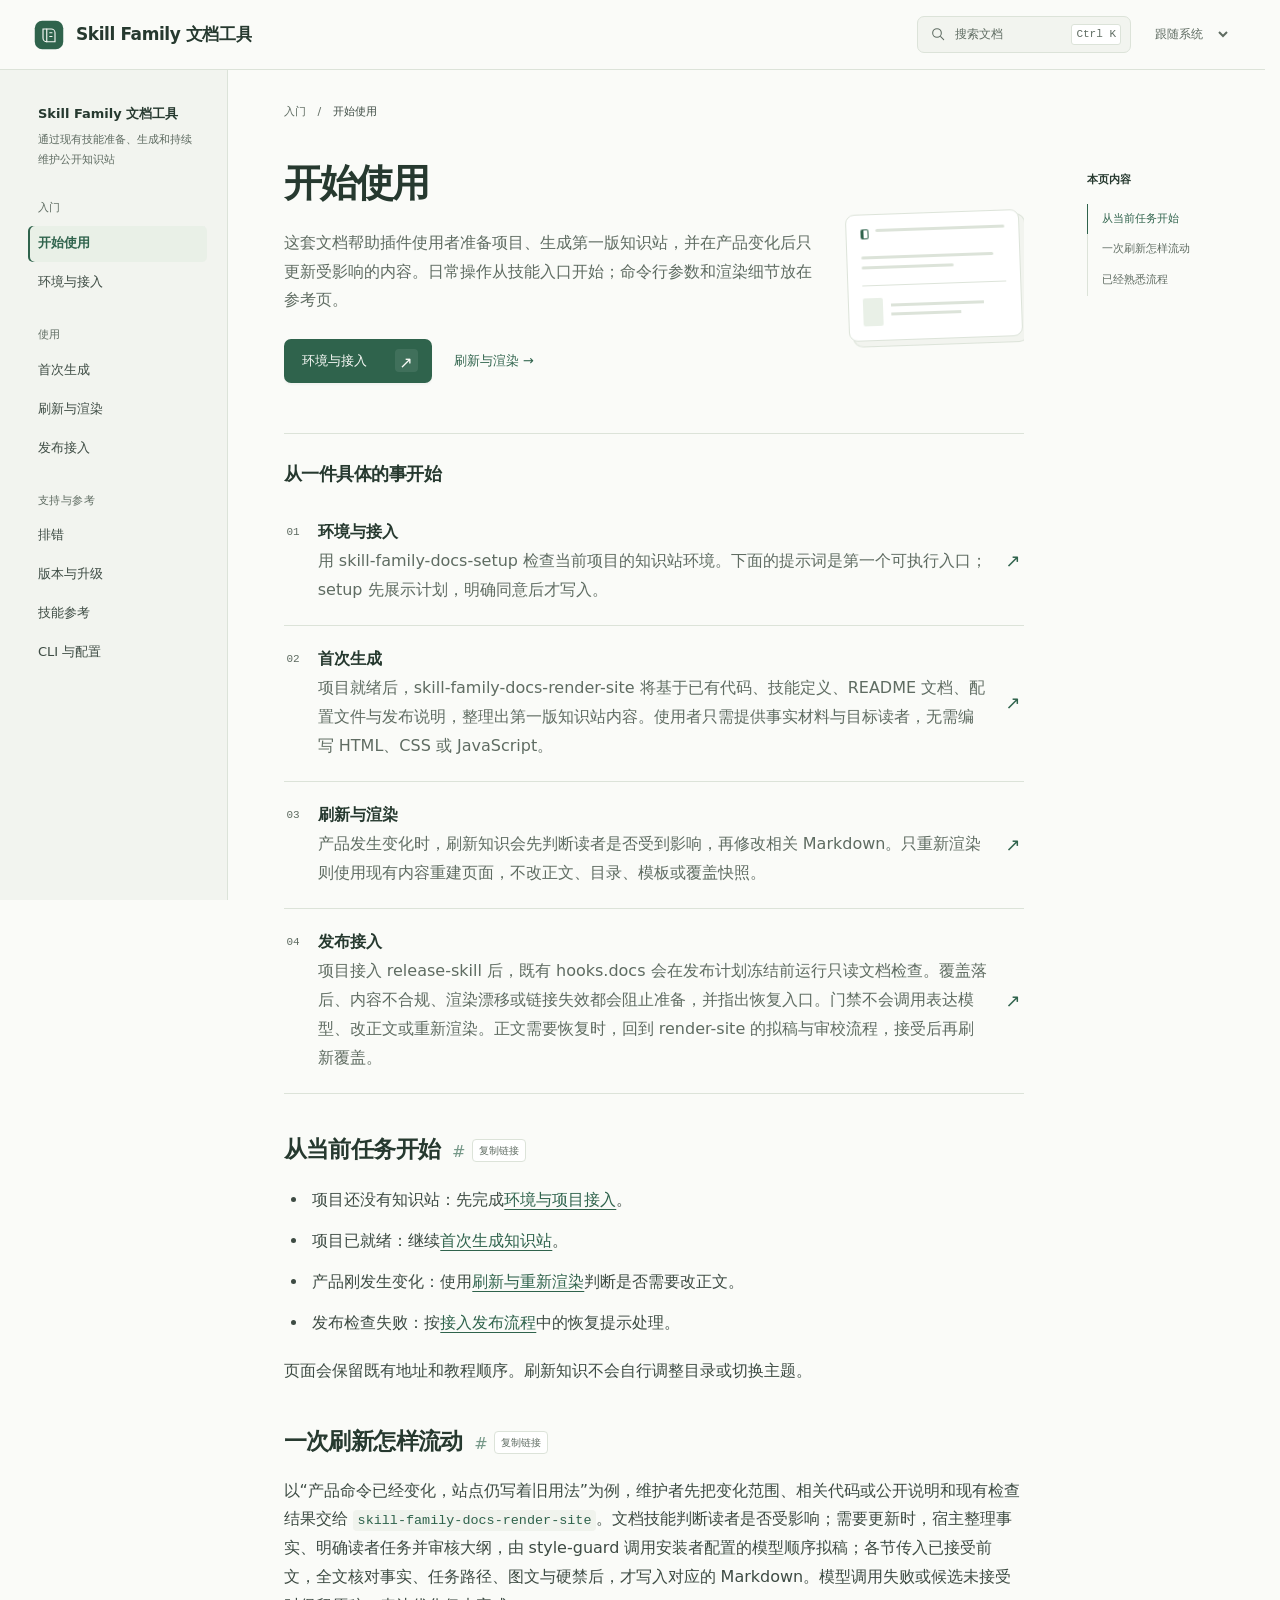
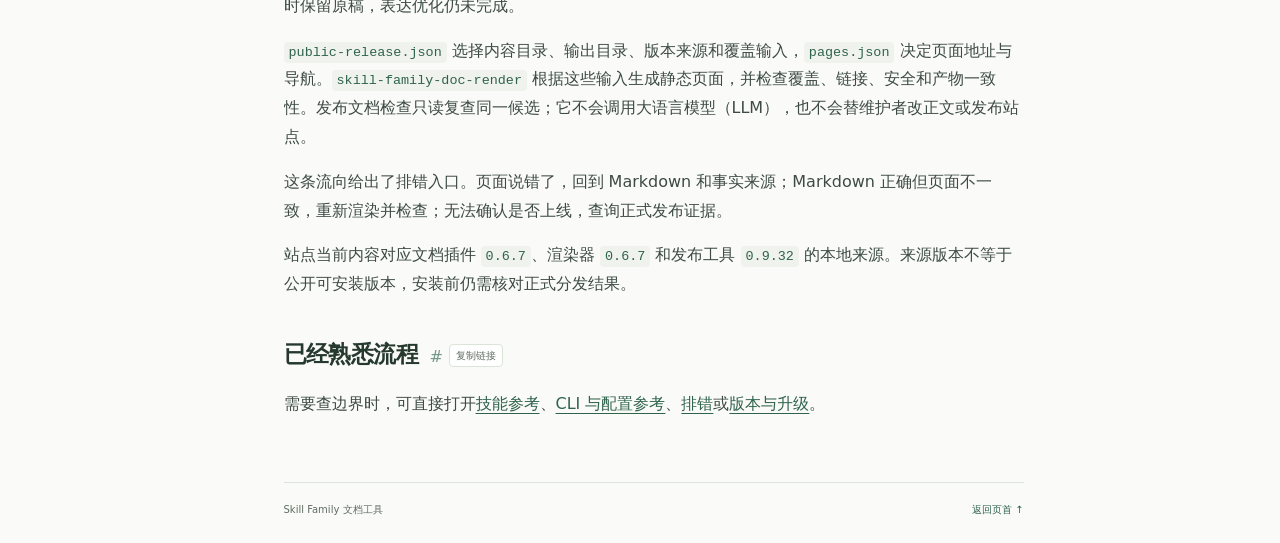
==== commit 965fe9d7: "Release 0.6.7" ====
--- a/index.html
+++ b/index.html
@@ -39,7 +39,7 @@
         <p>以“产品命令已经变化，站点仍写着旧用法”为例，维护者先把变化范围、相关代码或公开说明和现有检查结果交给 <code>skill-family-docs-render-site</code>。文档技能判断读者是否受影响；需要更新时，宿主整理事实、明确读者任务并审核大纲，由 style-guard 调用安装者配置的模型顺序拟稿；各节传入已接受前文，全文核对事实、任务路径、图文与硬禁后，才写入对应的 Markdown。模型调用失败或候选未接受时保留原稿，表达优化仍未完成。</p>
         <p><code>public-release.json</code> 选择内容目录、输出目录、版本来源和覆盖输入，<code>pages.json</code> 决定页面地址与导航。<code>skill-family-doc-render</code> 根据这些输入生成静态页面，并检查覆盖、链接、安全和产物一致性。发布文档检查只读复查同一候选；它不会调用大语言模型（LLM），也不会替维护者改正文或发布站点。</p>
         <p>这条流向给出了排错入口。页面说错了，回到 Markdown 和事实来源；Markdown 正确但页面不一致，重新渲染并检查；无法确认是否上线，查询正式发布证据。</p>
-        <p>站点当前内容对应文档插件 <code>0.6.6</code>、渲染器 <code>0.6.6</code> 和发布工具 <code>0.9.32</code> 的本地来源。来源版本不等于公开可安装版本，安装前仍需核对正式分发结果。</p>
+        <p>站点当前内容对应文档插件 <code>0.6.7</code>、渲染器 <code>0.6.7</code> 和发布工具 <code>0.9.32</code> 的本地来源。来源版本不等于公开可安装版本，安装前仍需核对正式分发结果。</p>
         <h2 id="reference" tabindex="-1">已经熟悉流程 <a class="heading-link" href="#reference" aria-label="定位章节：已经熟悉流程">#</a><button class="heading-copy" data-copy-link="reference" aria-label="复制章节链接：已经熟悉流程" hidden>复制链接</button></h2>
         <p>需要查边界时，可直接打开<a href="plugin-reference.html">技能参考</a>、<a href="cli-reference.html">CLI 与配置参考</a>、<a href="troubleshooting.html">排错</a>或<a href="releases.html">版本与升级</a>。</p>
       </article>
@@ -55,6 +55,6 @@
 <div class="nav-group"><p>使用</p><a href="write-docs.html">首次生成</a><a href="render-site.html">刷新与渲染</a><a href="publish-site.html">发布接入</a></div>
 <div class="nav-group"><p>支持与参考</p><a href="troubleshooting.html">排错</a><a href="releases.html">版本与升级</a><a href="plugin-reference.html">技能参考</a><a href="cli-reference.html">CLI 与配置</a></div></nav></dialog>
   <div class="toast" id="editorial-toast" role="status" aria-live="polite"></div>
-  <script id="editorial-search-data" type="application/json">[{"title":"开始使用","page":"开始使用","href":"index.html","content":"这套文档帮助插件使用者准备项目、生成第一版知识站，并在产品变化后只更新受影响的内容。日常操作从技能入口开始；命令行参数和渲染细节放在参考页。 从当前任务开始 项目还没有知识站：先完成环境与项目接入。 项目已就绪：继续首次生成知识站。 产品刚发生变化：使用刷新与重新渲染判断是否需要改正文。 发布检查失败：按接入发布流程中的恢复提示处理。 页面会保留既有地址和教程顺序。刷新知识不会自行调整目录或切换主题。 一次刷新怎样流动 以“产品命令已经变化，站点仍写着旧用法”为例，维护者先把变化范围、相关代码或公开说明和现有检查结果交给 skill-family-docs-render-site。文档技能判断读者是否受影响；需要更新时，宿主整理事实、明确读者任务并审核大纲，由 style-guard 调用安装者配置的模型顺序拟稿；各节传入已接受前文，全文核对事实、任务路径、图文与硬禁后，才写入对应的 Markdown。模型调用失败或候选未接受时保留原稿，表达优化仍未完成。 public-release.json 选择内容目录、输出目录、版本来源和覆盖输入，pages.json 决定页面地址与导航。skill-family-doc-render 根据这些输入生成静态页面，并检查覆盖、链接、安全和产物一致性。发布文档检查只读复查同一候选；它不会调用大语言模型（LLM），也不会替维护者改正文或发布站点。 这条流向给出了排错入口。页面说错了，回到 Markdown 和事实来源；Markdown 正确但页面不一致，重新渲染并检查；无法确认是否上线，查询正式发布证据。 站点当前内容对应文档插件 0.6.6、渲染器 0.6.6 和发布工具 0.9.32 的本地来源。来源版本不等于公开可安装版本，安装前仍需核对正式分发结果。 已经熟悉流程 需要查边界时，可直接打开技能参考、CLI 与配置参考、排错或版本与升级。"},{"title":"从当前任务开始","page":"开始使用","href":"index.html#start","content":"项目还没有知识站：先完成环境与项目接入。 项目已就绪：继续首次生成知识站。 产品刚发生变化：使用刷新与重新渲染判断是否需要改正文。 发布检查失败：按接入发布流程中的恢复提示处理。 页面会保留既有地址和教程顺序。刷新知识不会自行调整目录或切换主题。"},{"title":"一次刷新怎样流动","page":"开始使用","href":"index.html#components","content":"以“产品命令已经变化，站点仍写着旧用法”为例，维护者先把变化范围、相关代码或公开说明和现有检查结果交给 skill-family-docs-render-site。文档技能判断读者是否受影响；需要更新时，宿主整理事实、明确读者任务并审核大纲，由 style-guard 调用安装者配置的模型顺序拟稿；各节传入已接受前文，全文核对事实、任务路径、图文与硬禁后，才写入对应的 Markdown。模型调用失败或候选未接受时保留原稿，表达优化仍未完成。 public-release.json 选择内容目录、输出目录、版本来源和覆盖输入，pages.json 决定页面地址与导航。skill-family-doc-render 根据这些输入生成静态页面，并检查覆盖、链接、安全和产物一致性。发布文档检查只读复查同一候选；它不会调用大语言模型（LLM），也不会替维护者改正文或发布站点。 这条流向给出了排错入口。页面说错了，回到 Markdown 和事实来源；Markdown 正确但页面不一致，重新渲染并检查；无法确认是否上线，查询正式发布证据。 站点当前内容对应文档插件 0.6.6、渲染器 0.6.6 和发布工具 0.9.32 的本地来源。来源版本不等于公开可安装版本，安装前仍需核对正式分发结果。"},{"title":"已经熟悉流程","page":"开始使用","href":"index.html#reference","content":"需要查边界时，可直接打开技能参考、CLI 与配置参考、排错或版本与升级。"},{"title":"环境与项目接入","page":"环境与项目接入","href":"getting-started.html","content":"用 skill-family-docs-setup 检查当前项目的知识站环境。下面的提示词是第一个可执行入口；setup 先展示计划，明确同意后才写入。 发起接入请求 在目标项目的任务中使用这段提示词： 请使用 skill-family-docs-setup 检查并接入当前项目的知识站。保留已有文档检查，只补缺少的本地配置；不要创建远端，不要发布。完成后列出改动、运行命令和成功信号。 这段提示词启动接入事务，不授权执行尚未展示的计划。setup 会先用零写入方式核对精确发布包的公开合同，再列出官方版本、配置值、安装命令、将创建或保持不变的路径、不会执行的动作和成功信号，然后询问是否执行。授权前的 Git 查询会禁用 optional locks。确认计划后可以回复“按以上计划执行”。整份计划存在未定字段、执行前发现依据变化，或需要增加计划外命令时，setup 重新展示完整计划并再次取得授权。若只想检查，把“检查并接入”改成“只读检查，不修改文件”。 需要提供什么 当前项目目录和允许公开的材料范围。 已有 README、规格、技能、配置和发布说明。 必须保留的文档检查及其运行目录。 已知的输出目录、版本来源或发布配置冲突。 setup 会先读取项目的 Node.js 约束，再核对实际运行时和精确依赖。版本来源、输出路径或已有检查发生冲突时，它应列出具体差异，不会直接覆盖。 setup 还会逐项展开 site.coverage.inputs，核对模式实际命中的文件。覆盖范围只保留源码、配置、权威文档和版本来源；缓存、日志、安装依赖、生成物与临时构建内容应排除。合法但尚未被 Git 跟踪的新源码或正文仍属于产品输入，不能因为忽略规则而丢失。 覆盖模式只使用普通相对路径、* 和 **。现有快照恰好一致，不代表宽泛模式已经选对；发现模式命中缓存等不稳定文件时，只读诊断会列出具体模式、意外文件和收窄方向。 setup 优先复用项目已有的精确版本 CLI（命令行工具）。它通过宿主 Web 或不写文件的 registry HTTP 查询核实官方已发布版本；只有会写缓存或日志的客户端可用时，停止并报告前提不足。找不到已有 CLI 时，它按项目政策形成接入计划： 项目允许添加工具依赖时，计划列出当前包管理器的完整精确安装命令；用户批准后，setup 才修改包清单和锁文件。 项目禁止 devDependencies，但明确允许精确版本的外部 QA（质量检查）工具时，计划列出精确版本的临时调用；用户批准前不运行会隐式安装依赖的命令，也不修改包清单和锁文件。 两条路径都不符合项目政策时，setup 会停止接入并报告阻塞。 setup 只有在完整解析配置，或对全文件完成精确搜索后，才能判断字段不存在。文件开头、局部片段或被截断的输出不能证明 hooks.docs 等字段缺失。 配置起草与刷新使用的模型 站点接线与表达服务分别检查。准备首次起草、内容刷新或整篇重写时，setup 会引导你在自己的 shell 中配置 OpenAI 兼容服务的三项参数：基础地址（base URL）、模型名称，以及存放 API key 的环境变量名。以下为配置示例，地址与模型名须替换为你实际选择的服务与模型；第三项仅填写 key 所在的环境变量名，而非 key 本身： export SKILL_FAMILY_DOCS_ENDPOINT='https://api.example.com/v1' export SKILL_FAMILY_DOCS_MODEL='your-selected-model' export SKILL_FAMILY_DOCS_CREDENTIAL_ENV='MY_DOCS_API_KEY' 实际的 API key 必须由你在自己的 shell 或已有安全来源中设置并导出至 MY_DOCS_API_KEY。若使用其他变量名，需同步更新 SKILL_FAMILY_DOCS_CREDENTIAL_ENV 的值。请勿将 key 发送至聊天窗口、写入项目文件或日志，也禁止作为命令行参数传入。 setup 不会自动编辑你的 shell 配置、读取认证文件或用户级模型配置，也不会从 LLM_* 等变量自动补齐三项。服务与模型无默认绑定，不强制使用特定提供者或模型。 本地就绪检查仅确认以下条件： SKILL_FAMILY_DOCS_ENDPOINT 存在且非空 SKILL_FAMILY_DOCS_MODEL 存在且非空 SKILL_FAMILY_DOCS_CREDENTIAL_ENV 为合法的环境变量名（以字母或下划线开头，后续字符为字母、数字或下划线） 所引用的环境变量（如 MY_DOCS_API_KEY）存在且非空 检查结果以固定格式输出四项布尔值，不显示任何变量值或 key 内容。该检查不联网、不读取文稿、不写文件，也不验证服务可达性、key 有效性或模型可用性。 退出码 0 表示配置齐全，退出码 2 表示存在缺项或变量名不合法。 临时 export 命令仅影响当前 shell 及其后续启动的子进程。若你修改了可信的 shell 配置，需自行重新加载。已启动的宿主进程不会自动继承新配置。必须退出宿主后，从已配置的环境重新启动，或按宿主正常方式重启并核对实际进程环境。仅新开任务无法保证环境已更新。 仅重新渲染、机械检查、读取证明、覆盖检查与刷新、治理及发布检查无需模型配置。setup 会分别报告站点接入与表达配置状态；表达配置缺项仅阻断起草、刷新与整篇重写，不影响已可用的纯渲染路径。 本地配置齐全不等于模型调用成功。首次真正外发前，宿主仍需说明文稿与上下文将发送至所配置服务，并沿既有授权与候选核收流程执行。 接入会补齐什么 接入流程只处理缺项：精确的渲染包依赖、public-release.json 中的站点项、页面清单、经过实际展开核对的覆盖配置，以及项目已有的文档检查入口。正文仍由 skill-family-docs-render-site 在首次生成阶段创建。 项目已经使用自定义渲染器、HTML 源或自有站点命令时，setup 不会简单返回“不适用”，也不修复原渲染器。它会核对源目录、输出目录、命令和发布检查是否争用，再提供实际可行的保留现状、兼容接入或显式迁移路径。用户选择并批准其中一条计划后才写入；显式迁移的正文转换和首次生成仍交给 render-site。 项目已经采用 release-skill 时，新站检查进入现有 hooks.docs 调用链。setup 保留原命令、顺序和失败传播；现有入口无法安全组合时，它会报告冲突，不会替换原检查或另建旁路 hook。项目尚未配置发布目标时，本地知识站仍可就绪；结果应明确写明“发布集成未配置”，不能猜测远端。 怎样确认就绪 检查项 成功信号 运行环境 Node.js 路径与版本满足项目约束，精确依赖可定位 内容范围 输入目录、输出目录和公开边界已经确认 文档检查 原检查继续运行，新站检查进入同一失败传播路径 重复接入 配置和锁文件字节不变；只有正文、覆盖、渲染和只读项目检查都满足时才报告“已就绪，无需变更” 配置接好但正文尚未生成时，setup 报告“接入配置完成，等待首次生成”，随后转到首次生成知识站。正文、覆盖或渲染有待处理时，它报告“已接入，站点待处理”。若 setup 报冲突，先按排错确认应保留的配置。 接入失败后怎么做 保留原始错误、命令退出码和文件差异。环境错误先修正运行时；配置冲突先确定权威路径；缺少发布目标则停在本地就绪状态。不要通过删除原检查或放宽安全规则来取得通过结果。"},{"title":"发起接入请求","page":"环境与项目接入","href":"getting-started.html#request","content":"在目标项目的任务中使用这段提示词： 请使用 skill-family-docs-setup 检查并接入当前项目的知识站。保留已有文档检查，只补缺少的本地配置；不要创建远端，不要发布。完成后列出改动、运行命令和成功信号。 这段提示词启动接入事务，不授权执行尚未展示的计划。setup 会先用零写入方式核对精确发布包的公开合同，再列出官方版本、配置值、安装命令、将创建或保持不变的路径、不会执行的动作和成功信号，然后询问是否执行。授权前的 Git 查询会禁用 optional locks。确认计划后可以回复“按以上计划执行”。整份计划存在未定字段、执行前发现依据变化，或需要增加计划外命令时，setup 重新展示完整计划并再次取得授权。若只想检查，把“检查并接入”改成“只读检查，不修改文件”。"},{"title":"需要提供什么","page":"环境与项目接入","href":"getting-started.html#inputs","content":"当前项目目录和允许公开的材料范围。 已有 README、规格、技能、配置和发布说明。 必须保留的文档检查及其运行目录。 已知的输出目录、版本来源或发布配置冲突。 setup 会先读取项目的 Node.js 约束，再核对实际运行时和精确依赖。版本来源、输出路径或已有检查发生冲突时，它应列出具体差异，不会直接覆盖。 setup 还会逐项展开 site.coverage.inputs，核对模式实际命中的文件。覆盖范围只保留源码、配置、权威文档和版本来源；缓存、日志、安装依赖、生成物与临时构建内容应排除。合法但尚未被 Git 跟踪的新源码或正文仍属于产品输入，不能因为忽略规则而丢失。 覆盖模式只使用普通相对路径、* 和 **。现有快照恰好一致，不代表宽泛模式已经选对；发现模式命中缓存等不稳定文件时，只读诊断会列出具体模式、意外文件和收窄方向。 setup 优先复用项目已有的精确版本 CLI（命令行工具）。它通过宿主 Web 或不写文件的 registry HTTP 查询核实官方已发布版本；只有会写缓存或日志的客户端可用时，停止并报告前提不足。找不到已有 CLI 时，它按项目政策形成接入计划： 项目允许添加工具依赖时，计划列出当前包管理器的完整精确安装命令；用户批准后，setup 才修改包清单和锁文件。 项目禁止 devDependencies，但明确允许精确版本的外部 QA（质量检查）工具时，计划列出精确版本的临时调用；用户批准前不运行会隐式安装依赖的命令，也不修改包清单和锁文件。 两条路径都不符合项目政策时，setup 会停止接入并报告阻塞。 setup 只有在完整解析配置，或对全文件完成精确搜索后，才能判断字段不存在。文件开头、局部片段或被截断的输出不能证明 hooks.docs 等字段缺失。"},{"title":"配置起草与刷新使用的模型","page":"环境与项目接入","href":"getting-started.html#expression-config","content":"站点接线与表达服务分别检查。准备首次起草、内容刷新或整篇重写时，setup 会引导你在自己的 shell 中配置 OpenAI 兼容服务的三项参数：基础地址（base URL）、模型名称，以及存放 API key 的环境变量名。以下为配置示例，地址与模型名须替换为你实际选择的服务与模型；第三项仅填写 key 所在的环境变量名，而非 key 本身： export SKILL_FAMILY_DOCS_ENDPOINT='https://api.example.com/v1' export SKILL_FAMILY_DOCS_MODEL='your-selected-model' export SKILL_FAMILY_DOCS_CREDENTIAL_ENV='MY_DOCS_API_KEY' 实际的 API key 必须由你在自己的 shell 或已有安全来源中设置并导出至 MY_DOCS_API_KEY。若使用其他变量名，需同步更新 SKILL_FAMILY_DOCS_CREDENTIAL_ENV 的值。请勿将 key 发送至聊天窗口、写入项目文件或日志，也禁止作为命令行参数传入。 setup 不会自动编辑你的 shell 配置、读取认证文件或用户级模型配置，也不会从 LLM_* 等变量自动补齐三项。服务与模型无默认绑定，不强制使用特定提供者或模型。 本地就绪检查仅确认以下条件： SKILL_FAMILY_DOCS_ENDPOINT 存在且非空 SKILL_FAMILY_DOCS_MODEL 存在且非空 SKILL_FAMILY_DOCS_CREDENTIAL_ENV 为合法的环境变量名（以字母或下划线开头，后续字符为字母、数字或下划线） 所引用的环境变量（如 MY_DOCS_API_KEY）存在且非空 检查结果以固定格式输出四项布尔值，不显示任何变量值或 key 内容。该检查不联网、不读取文稿、不写文件，也不验证服务可达性、key 有效性或模型可用性。 退出码 0 表示配置齐全，退出码 2 表示存在缺项或变量名不合法。 临时 export 命令仅影响当前 shell 及其后续启动的子进程。若你修改了可信的 shell 配置，需自行重新加载。已启动的宿主进程不会自动继承新配置。必须退出宿主后，从已配置的环境重新启动，或按宿主正常方式重启并核对实际进程环境。仅新开任务无法保证环境已更新。 仅重新渲染、机械检查、读取证明、覆盖检查与刷新、治理及发布检查无需模型配置。setup 会分别报告站点接入与表达配置状态；表达配置缺项仅阻断起草、刷新与整篇重写，不影响已可用的纯渲染路径。 本地配置齐全不等于模型调用成功。首次真正外发前，宿主仍需说明文稿与上下文将发送至所配置服务，并沿既有授权与候选核收流程执行。"},{"title":"接入会补齐什么","page":"环境与项目接入","href":"getting-started.html#changes","content":"接入流程只处理缺项：精确的渲染包依赖、public-release.json 中的站点项、页面清单、经过实际展开核对的覆盖配置，以及项目已有的文档检查入口。正文仍由 skill-family-docs-render-site 在首次生成阶段创建。 项目已经使用自定义渲染器、HTML 源或自有站点命令时，setup 不会简单返回“不适用”，也不修复原渲染器。它会核对源目录、输出目录、命令和发布检查是否争用，再提供实际可行的保留现状、兼容接入或显式迁移路径。用户选择并批准其中一条计划后才写入；显式迁移的正文转换和首次生成仍交给 render-site。 项目已经采用 release-skill 时，新站检查进入现有 hooks.docs 调用链。setup 保留原命令、顺序和失败传播；现有入口无法安全组合时，它会报告冲突，不会替换原检查或另建旁路 hook。项目尚未配置发布目标时，本地知识站仍可就绪；结果应明确写明“发布集成未配置”，不能猜测远端。"},{"title":"怎样确认就绪","page":"环境与项目接入","href":"getting-started.html#result","content":"检查项 成功信号 运行环境 Node.js 路径与版本满足项目约束，精确依赖可定位 内容范围 输入目录、输出目录和公开边界已经确认 文档检查 原检查继续运行，新站检查进入同一失败传播路径 重复接入 配置和锁文件字节不变；只有正文、覆盖、渲染和只读项目检查都满足时才报告“已就绪，无需变更” 配置接好但正文尚未生成时，setup 报告“接入配置完成，等待首次生成”，随后转到首次生成知识站。正文、覆盖或渲染有待处理时，它报告“已接入，站点待处理”。若 setup 报冲突，先按排错确认应保留的配置。"},{"title":"接入失败后怎么做","page":"环境与项目接入","href":"getting-started.html#recover","content":"保留原始错误、命令退出码和文件差异。环境错误先修正运行时；配置冲突先确定权威路径；缺少发布目标则停在本地就绪状态。不要通过删除原检查或放宽安全规则来取得通过结果。"},{"title":"首次生成知识站","page":"首次生成知识站","href":"write-docs.html","content":"项目就绪后，skill-family-docs-render-site 将基于已有代码、技能定义、README 文档、配置文件与发布说明，整理出第一版知识站内容。使用者只需提供事实材料与目标读者，无需编写 HTML、CSS 或 JavaScript。 发起首次生成 在已完成 setup 的项目环境中，执行以下提示词以启动生成流程： 请使用 skill-family-docs-render-site 为当前项目生成第一版知识站。读取已有公开材料，按实际用户任务组织内容；完成事实核对、style-guard 审校、覆盖刷新和统一渲染。保留既有检查，不发布。 如果项目尚未接入，render-site 会先调用 setup 检查并展示接入计划。用户明确同意已展示的计划，且复核未漂移后才完成接入，再继续首次生成。 准备表达服务 在首次生成前，需在当前进程环境中配置以下三项： SKILL_FAMILY_DOCS_ENDPOINT：OpenAI 兼容服务地址 SKILL_FAMILY_DOCS_MODEL：模型标识 SKILL_FAMILY_DOCS_CREDENTIAL_ENV：凭据所在环境变量名 凭据值仅由脚本从该变量名对应的环境变量中读取，不会写入命令行、文稿或诊断日志。安装者可自行选择服务与模型。 宿主在首次外发内容前，会明确告知正文与写作上下文将发送至该服务。若配置缺失、调用失败或候选未被接受，系统将保留原稿，表达优化视为未完成。此时应补全配置或恢复当前完整语义单元，再继续核收，不得以旧表达流程替代新流程宣称完成。 事实材料来源 版本与标签：从 site.versionSources 指向的权威 JSON 文件中获取。 命令、参数与返回行为：以当前代码库、README 与测试用例为准。 用户步骤与排错说明：需经过事实核对与任务冷读验证。 敏感信息：未公开的路径、凭据与业务数据不得进入内容源。 渲染器仅处理已冻结的输入，不访问网络，也不判断本地版本是否已正式发布。安装可用性需另行查阅官方分发结果。 编写和审校内容 正文仅保存于页面清单对应的 Markdown 文件中。每项主要功能从读者可能遇到的实际问题出发，围绕同一任务场景，清晰说明适用条件、必要输入、操作入口、成功结果与失败恢复路径。这些是内容要求，而非固定标题；页面结构按读者完成任务的自然顺序组织。一级标题由 pages.json 统一生成，正文从二级标题开始。 起草工作由 style-guard 组织脚本执行。宿主需先明确读者角色、任务目标，整理完整事实材料并审核大纲，再按完整语义单元顺序调用模型。每次调用均需带入审核大纲、当前材料与已接受前文。各节内容经核收后，通读全文，完成事实、条件、例外、命令、链接、图文与稳定锚点的全面核对，通过任务冷读与硬禁检查后方可写入。 模型仅输出候选内容，不自动接受。当需要帮助读者选择接入方式或定位故障时，再解释相关组件。架构说明应沿同一操作流程讲清职责与数据流向，避免使用目录树或函数清单填充页面；缺乏代码、接口或权威设计依据时，仅描述可观测行为。 首次生成会得到什么 成功生成后，将获得以下内容： 一份稳定页面清单 受限的 Markdown 内容源 统一模板生成的静态页面 渲染基线 已审阅的覆盖快照 所有页面链接使用相对地址，可部署至仓库子路径。 生成完成后，应使用不改写正式目录的 HTTP 服务进行预览。若需插桩，预览工具只能读取独立副本。 结果不完整时 当输入事实不足时，应缩小页面内容范围或补齐材料，不得使用占位段落凑篇幅。内容检查失败时，修改 Markdown 源文件；渲染失败时，保留旧输出与基线。完成首次生成后，可继续阅读 刷新与重新渲染。"},{"title":"发起首次生成","page":"首次生成知识站","href":"write-docs.html#request","content":"在已完成 setup 的项目环境中，执行以下提示词以启动生成流程： 请使用 skill-family-docs-render-site 为当前项目生成第一版知识站。读取已有公开材料，按实际用户任务组织内容；完成事实核对、style-guard 审校、覆盖刷新和统一渲染。保留既有检查，不发布。 如果项目尚未接入，render-site 会先调用 setup 检查并展示接入计划。用户明确同意已展示的计划，且复核未漂移后才完成接入，再继续首次生成。"},{"title":"准备表达服务","page":"首次生成知识站","href":"write-docs.html#expression-service","content":"在首次生成前，需在当前进程环境中配置以下三项： SKILL_FAMILY_DOCS_ENDPOINT：OpenAI 兼容服务地址 SKILL_FAMILY_DOCS_MODEL：模型标识 SKILL_FAMILY_DOCS_CREDENTIAL_ENV：凭据所在环境变量名 凭据值仅由脚本从该变量名对应的环境变量中读取，不会写入命令行、文稿或诊断日志。安装者可自行选择服务与模型。 宿主在首次外发内容前，会明确告知正文与写作上下文将发送至该服务。若配置缺失、调用失败或候选未被接受，系统将保留原稿，表达优化视为未完成。此时应补全配置或恢复当前完整语义单元，再继续核收，不得以旧表达流程替代新流程宣称完成。"},{"title":"事实材料来源","page":"首次生成知识站","href":"write-docs.html#materials","content":"版本与标签：从 site.versionSources 指向的权威 JSON 文件中获取。 命令、参数与返回行为：以当前代码库、README 与测试用例为准。 用户步骤与排错说明：需经过事实核对与任务冷读验证。 敏感信息：未公开的路径、凭据与业务数据不得进入内容源。 渲染器仅处理已冻结的输入，不访问网络，也不判断本地版本是否已正式发布。安装可用性需另行查阅官方分发结果。"},{"title":"编写和审校内容","page":"首次生成知识站","href":"write-docs.html#update-page","content":"正文仅保存于页面清单对应的 Markdown 文件中。每项主要功能从读者可能遇到的实际问题出发，围绕同一任务场景，清晰说明适用条件、必要输入、操作入口、成功结果与失败恢复路径。这些是内容要求，而非固定标题；页面结构按读者完成任务的自然顺序组织。一级标题由 pages.json 统一生成，正文从二级标题开始。 起草工作由 style-guard 组织脚本执行。宿主需先明确读者角色、任务目标，整理完整事实材料并审核大纲，再按完整语义单元顺序调用模型。每次调用均需带入审核大纲、当前材料与已接受前文。各节内容经核收后，通读全文，完成事实、条件、例外、命令、链接、图文与稳定锚点的全面核对，通过任务冷读与硬禁检查后方可写入。 模型仅输出候选内容，不自动接受。当需要帮助读者选择接入方式或定位故障时，再解释相关组件。架构说明应沿同一操作流程讲清职责与数据流向，避免使用目录树或函数清单填充页面；缺乏代码、接口或权威设计依据时，仅描述可观测行为。"},{"title":"首次生成会得到什么","page":"首次生成知识站","href":"write-docs.html#result","content":"成功生成后，将获得以下内容： 一份稳定页面清单 受限的 Markdown 内容源 统一模板生成的静态页面 渲染基线 已审阅的覆盖快照 所有页面链接使用相对地址，可部署至仓库子路径。 生成完成后，应使用不改写正式目录的 HTTP 服务进行预览。若需插桩，预览工具只能读取独立副本。"},{"title":"结果不完整时","page":"首次生成知识站","href":"write-docs.html#recover","content":"当输入事实不足时，应缩小页面内容范围或补齐材料，不得使用占位段落凑篇幅。内容检查失败时，修改 Markdown 源文件；渲染失败时，保留旧输出与基线。完成首次生成后，可继续阅读 刷新与重新渲染。"},{"title":"刷新与重新渲染","page":"刷新与重新渲染","href":"render-site.html","content":"产品发生变化时，刷新知识会先判断读者是否受到影响，再修改相关 Markdown。只重新渲染则使用现有内容重建页面，不改正文、目录、模板或覆盖快照。 刷新知识 需要让内容跟上产品变化时，先在已加载文档技能的宿主中进入目标项目的会话，再使用这段提示词： 请使用 skill-family-docs-render-site 刷新当前项目的知识站。读取已暂存、未暂存和未跟踪变化，只更新影响公开行为的内容；保留页面 ID、分组、顺序和主题。完成事实核对与 style-guard 审校后再刷新覆盖并渲染，不发布。 刷新会读取 Git 差异、现有覆盖状态和项目已采用的制品关系。公开命令、输入、输出或失败方式变化时，宿主先整理受影响材料并审核大纲，经 style-guard 的脚本按完整语义单元顺序拟稿、传入已接受前文。全文核收后只写对应页面和必要链接；缺配置、失败或候选未接受时保留原稿，报告表达优化未完成，不提前刷新覆盖。内部实现变化但公开行为不变时，正文保持不动，并记录判断依据。 刷新时，技能会在目标 public-release.json 所在目录调用 skill-family-doc-render --status --repo \u003cname\u003e，读取覆盖状态、变化路径和差异建议。对覆盖范围内的输入，该命令同时查看已提交变化和已暂存、未暂存、未跟踪变化；有覆盖快照提交记录时，从该提交比较到 HEAD；没有记录时，会提示“覆盖快照尚未提交”并列出相关输入。因此，工作区没有未提交改动也不能直接判定无需更新。 没有产品变化 无变化刷新不应重写正文。技能应报告核对过的输入和“无需更新”的原因；页面清单、主题、覆盖快照和生成物保持原样。 目录调整和模板升级属于显式结构变更。只有用户明确提出这类任务时，才展示新旧页面职责和 URL 差异。 用户明确要求整篇重写时，可以放下原来的句式，按同一组事实重新组织相关页面。页面 ID、URL、已有稳定锚点、命令、版本来源和必要限制仍要保留。整篇重写不会自动调整目录、切换主题或改变产品行为；完成后用同一个使用场景复核输入、操作、结果和失败恢复。 只重新渲染 内容已经确认正确，只需重建静态文件时，使用另一段提示词： 请按当前内容源重新渲染知识站。不要修改正文、页面清单、模板选择或覆盖快照；完成后报告渲染检查和产物差异，不发布。 纯渲染遇到覆盖落后时，仍可以重建产物，但要报告“仍需内容审阅”，不能自行扩大为内容审阅，也不能刷新覆盖来消除提示。 怎样判断完成 操作 允许改变 必须保持 刷新知识 受产品变化影响的 Markdown、必要引用、审阅后的覆盖和生成物 页面 ID、分组、顺序、主题 重新渲染 由现有源确定的生成物和渲染基线 正文、页面清单、覆盖快照、模板选择 执行本地内容操作或纯渲染后，需通过以下标准判断结果：若为首次生成、内容刷新或同事实整篇重写，仅当 --check-project --repo \u003cname\u003e 退出码为 0 且全文核收通过时，方可报告任务检查完成；机械检查不替代语义接受，不证明发布、Hub 登记或宿主加载。 若为纯渲染，重建成功仅表示产物已更新，若覆盖落后，须报告“仍需内容审阅”，并保留实际未通过项；未执行检查时如实说明，不得报通过。明确只重新渲染且覆盖落后时，仅重建产物，不得自行扩大为内容审阅或刷新覆盖。 正文错误时回到 Markdown 与事实来源；正文正确但产物漂移时重新渲染，不手改生成目录或基线，不推断链接、资源或公开安全通过。 失败时保留实际仓库名、public-release.json 位置、输出和退出码。检查失败后恢复仅用于故障分类，修正后重跑本次原本地检查或继续原本地模式，不启动发布准备。 预览不会改正式文件 维护者可直接向当前宿主请求：读取 public-release.json 确定 site.target，优先启动只读 HTTP 预览并返回实际可打开地址。正式输出目录只由渲染器写入，预览不写回正式文件。 预览工具返回后，必须运行 --check-project --repo \u003cname\u003e 作为最后检查；非零退出码不能报告完整内容任务完成或项目检查通过。纯渲染的限定结论保留实际未通过项。 present_files 等可能写回文件的展示工具仅接收完整输出目录的仓外临时副本，不强制所有浏览器/展示工具复制。"},{"title":"刷新知识","page":"刷新与重新渲染","href":"render-site.html#refresh","content":"需要让内容跟上产品变化时，先在已加载文档技能的宿主中进入目标项目的会话，再使用这段提示词： 请使用 skill-family-docs-render-site 刷新当前项目的知识站。读取已暂存、未暂存和未跟踪变化，只更新影响公开行为的内容；保留页面 ID、分组、顺序和主题。完成事实核对与 style-guard 审校后再刷新覆盖并渲染，不发布。 刷新会读取 Git 差异、现有覆盖状态和项目已采用的制品关系。公开命令、输入、输出或失败方式变化时，宿主先整理受影响材料并审核大纲，经 style-guard 的脚本按完整语义单元顺序拟稿、传入已接受前文。全文核收后只写对应页面和必要链接；缺配置、失败或候选未接受时保留原稿，报告表达优化未完成，不提前刷新覆盖。内部实现变化但公开行为不变时，正文保持不动，并记录判断依据。 刷新时，技能会在目标 public-release.json 所在目录调用 skill-family-doc-render --status --repo \u003cname\u003e，读取覆盖状态、变化路径和差异建议。对覆盖范围内的输入，该命令同时查看已提交变化和已暂存、未暂存、未跟踪变化；有覆盖快照提交记录时，从该提交比较到 HEAD；没有记录时，会提示“覆盖快照尚未提交”并列出相关输入。因此，工作区没有未提交改动也不能直接判定无需更新。"},{"title":"没有产品变化","page":"刷新与重新渲染","href":"render-site.html#no-change","content":"无变化刷新不应重写正文。技能应报告核对过的输入和“无需更新”的原因；页面清单、主题、覆盖快照和生成物保持原样。 目录调整和模板升级属于显式结构变更。只有用户明确提出这类任务时，才展示新旧页面职责和 URL 差异。 用户明确要求整篇重写时，可以放下原来的句式，按同一组事实重新组织相关页面。页面 ID、URL、已有稳定锚点、命令、版本来源和必要限制仍要保留。整篇重写不会自动调整目录、切换主题或改变产品行为；完成后用同一个使用场景复核输入、操作、结果和失败恢复。"},{"title":"只重新渲染","page":"刷新与重新渲染","href":"render-site.html#render-only","content":"内容已经确认正确，只需重建静态文件时，使用另一段提示词： 请按当前内容源重新渲染知识站。不要修改正文、页面清单、模板选择或覆盖快照；完成后报告渲染检查和产物差异，不发布。 纯渲染遇到覆盖落后时，仍可以重建产物，但要报告“仍需内容审阅”，不能自行扩大为内容审阅，也不能刷新覆盖来消除提示。"},{"title":"怎样判断完成","page":"刷新与重新渲染","href":"render-site.html#result","content":"操作 允许改变 必须保持 刷新知识 受产品变化影响的 Markdown、必要引用、审阅后的覆盖和生成物 页面 ID、分组、顺序、主题 重新渲染 由现有源确定的生成物和渲染基线 正文、页面清单、覆盖快照、模板选择 执行本地内容操作或纯渲染后，需通过以下标准判断结果：若为首次生成、内容刷新或同事实整篇重写，仅当 --check-project --repo \u003cname\u003e 退出码为 0 且全文核收通过时，方可报告任务检查完成；机械检查不替代语义接受，不证明发布、Hub 登记或宿主加载。 若为纯渲染，重建成功仅表示产物已更新，若覆盖落后，须报告“仍需内容审阅”，并保留实际未通过项；未执行检查时如实说明，不得报通过。明确只重新渲染且覆盖落后时，仅重建产物，不得自行扩大为内容审阅或刷新覆盖。 正文错误时回到 Markdown 与事实来源；正文正确但产物漂移时重新渲染，不手改生成目录或基线，不推断链接、资源或公开安全通过。 失败时保留实际仓库名、public-release.json 位置、输出和退出码。检查失败后恢复仅用于故障分类，修正后重跑本次原本地检查或继续原本地模式，不启动发布准备。"},{"title":"预览不会改正式文件","page":"刷新与重新渲染","href":"render-site.html#preview","content":"维护者可直接向当前宿主请求：读取 public-release.json 确定 site.target，优先启动只读 HTTP 预览并返回实际可打开地址。正式输出目录只由渲染器写入，预览不写回正式文件。 预览工具返回后，必须运行 --check-project --repo \u003cname\u003e 作为最后检查；非零退出码不能报告完整内容任务完成或项目检查通过。纯渲染的限定结论保留实际未通过项。 present_files 等可能写回文件的展示工具仅接收完整输出目录的仓外临时副本，不强制所有浏览器/展示工具复制。"},{"title":"接入发布流程","page":"接入发布流程","href":"publish-site.html","content":"项目接入 release-skill 后，既有 hooks.docs 会在发布计划冻结前运行只读文档检查。覆盖落后、内容不合规、渲染漂移或链接失效都会阻止准备，并指出恢复入口。门禁不会调用表达模型、改正文或重新渲染。正文需要恢复时，回到 render-site 的拟稿与审校流程，接受后再刷新覆盖。 首次接入发布流程 知识站已在本地就绪，但项目还没有发布配置时，先使用 release-skill 的既有 setup 合同建立发布目标。文档插件不会猜测公开仓库、分支或外部权限。 项目已经存在发布配置时，skill-family-docs-setup 只把站点检查加入原有文档门。原检查的顺序、运行目录和失败传播必须保留；已有 check:release-docs 时扩展该入口，不直接覆盖。 可用这段提示词核对接线结果： 请检查当前项目的知识站发布接线。保留 hooks.docs 中已有检查，确认新站检查只读且失败会阻止 release prepare；不要批准、发布或修改远端。 检查结果应列出实际命令、运行目录和未配置的发布事项。 日常发布前检查 发布准备会调用项目的 check:release-docs。该入口先保留项目自己的制品和文档检查，再核对知识站的输入安全、覆盖状态、正文规则、渲染一致性、链接和资源。 全部检查通过只表示本地候选满足发布前条件。提交、推送、批准、发布、站点部署和宿主更新仍需各自授权与实际验证。 检查失败后恢复 失败输出应包含仓库名称、配置位置、实际变化或漂移原因，以及一段可复制的 render-site 恢复提示。当前宿主已经加载文档技能时，可以继续刷新内容；没有自动路由能力时，必须把提示交给用户，不能声称后台已经处理。 根据错误选择动作： 覆盖落后：先判断产品变化是否影响读者，完成内容审阅后再刷新覆盖。 生成物漂移：从权威源重新渲染，不改基线掩盖差异。 内容或安全失败：修改 Markdown 源，保留默认泄漏规则。 链接或资源失败：修正相对路径，再运行同一文档门。 恢复后重新执行原来的发布准备。不要无限重试，也不要绕过失败检查。 确认网页上线 软件或站点达到 VERIFIED，只证明冻结的发布物通过了对应验证。网页是否更新还要核对 Pages 部署、线上九个页面、模板资源和本次渲染基线。 站点、Skill Family Hub 和宿主安装分别核实。任一结果不能代替其他结果；本地实施通过也不表示这些外部动作已经完成。 版本表达 站点显示的来源版本来自现有 JSON 文件。本地 package.json 版本不能推导正式安装可用性；安装说明应引用已经核验的 registry、GitHub Release 或发布验证结果。候选只能标为预览，正式站点不保留过期的候选警告。"},{"title":"首次接入发布流程","page":"接入发布流程","href":"publish-site.html#first-release","content":"知识站已在本地就绪，但项目还没有发布配置时，先使用 release-skill 的既有 setup 合同建立发布目标。文档插件不会猜测公开仓库、分支或外部权限。 项目已经存在发布配置时，skill-family-docs-setup 只把站点检查加入原有文档门。原检查的顺序、运行目录和失败传播必须保留；已有 check:release-docs 时扩展该入口，不直接覆盖。 可用这段提示词核对接线结果： 请检查当前项目的知识站发布接线。保留 hooks.docs 中已有检查，确认新站检查只读且失败会阻止 release prepare；不要批准、发布或修改远端。 检查结果应列出实际命令、运行目录和未配置的发布事项。"},{"title":"日常发布前检查","page":"接入发布流程","href":"publish-site.html#daily-update","content":"发布准备会调用项目的 check:release-docs。该入口先保留项目自己的制品和文档检查，再核对知识站的输入安全、覆盖状态、正文规则、渲染一致性、链接和资源。 全部检查通过只表示本地候选满足发布前条件。提交、推送、批准、发布、站点部署和宿主更新仍需各自授权与实际验证。"},{"title":"检查失败后恢复","page":"接入发布流程","href":"publish-site.html#recover","content":"失败输出应包含仓库名称、配置位置、实际变化或漂移原因，以及一段可复制的 render-site 恢复提示。当前宿主已经加载文档技能时，可以继续刷新内容；没有自动路由能力时，必须把提示交给用户，不能声称后台已经处理。 根据错误选择动作： 覆盖落后：先判断产品变化是否影响读者，完成内容审阅后再刷新覆盖。 生成物漂移：从权威源重新渲染，不改基线掩盖差异。 内容或安全失败：修改 Markdown 源，保留默认泄漏规则。 链接或资源失败：修正相对路径，再运行同一文档门。 恢复后重新执行原来的发布准备。不要无限重试，也不要绕过失败检查。"},{"title":"确认网页上线","page":"接入发布流程","href":"publish-site.html#online-check","content":"软件或站点达到 VERIFIED，只证明冻结的发布物通过了对应验证。网页是否更新还要核对 Pages 部署、线上九个页面、模板资源和本次渲染基线。 站点、Skill Family Hub 和宿主安装分别核实。任一结果不能代替其他结果；本地实施通过也不表示这些外部动作已经完成。"},{"title":"版本表达","page":"接入发布流程","href":"publish-site.html#versions","content":"站点显示的来源版本来自现有 JSON 文件。本地 package.json 版本不能推导正式安装可用性；安装说明应引用已经核验的 registry、GitHub Release 或发布验证结果。候选只能标为预览，正式站点不保留过期的候选警告。"},{"title":"排错","page":"排错","href":"troubleshooting.html","content":"出现失败时，先保留原始命令、退出码和第一段错误，再处理最接近的原因。内容问题回到 Markdown 源，生成问题回到渲染流程；不要直接修改正式产物。 Node.js 版本不符合约束 安装或运行命令出现 engine 警告时，先读取项目的 engines.node、.node-version 或 .nvmrc。选择满足约束的已安装运行时，并在同一次命令中把它的 bin 目录放到 PATH 最前面。 修改项目版本约束不会修复运行环境。切换后重新记录 command -v node 和 node --version，再复跑失败的检查。 配置合同不一致 退出码 2 表示输入、配置或工具错误。按错误中的字段路径核对 public-release.json 与 pages.json；新站点必须显式使用 markdown-v1 和 editorial，页面 ID、分组和源文件需要一一对应。 版本来源、输出目录或已有文档检查发生冲突时，先确定哪一项是项目权威配置。setup 应停止覆盖并列出差异，不能自行选择一个更容易通过的值。 覆盖快照落后 --status 返回 1 并列出变化文件时，先判断这些变化是否影响公开行为。影响读者时更新相关 Markdown；不影响时保留判断依据。只有内容完成事实核对和冷读后，才能刷新覆盖快照。 纯渲染不会刷新覆盖。发布门也只检查，不会替内容审阅签字。 渲染产物漂移 --check 返回 1，表示内存渲染、磁盘文件或基线不一致。确认内容源正确后，从源重新渲染；禁止手工清理生成文件，再把被污染的内容写进基线。 预览工具加入随机属性时，保留差异作为诊断证据，并改用只读 HTTP 服务或独立副本。 Markdown 或 SVG 被拒绝 新格式不接受原始 HTML、MDX、内联样式、脚本、事件属性、自定义 CSS 类或任意组件。图片只能引用站点 assets/ 目录内的 SVG；SVG 含脚本、事件属性、foreignObject、DTD、实体或外部资源时必须拒绝。 泄漏扫描命中私有路径、内部标识或凭据时，应删除或改写源内容。不得放宽默认规则；项目专属字面量只能通过现有配置追加。 页面、资源或锚点打不开 站内链接使用相对 URL。不要从域名根写 /assets/...，也不要引用上级目录。标题更名时保留原锚点 ID；同页链接和跨页章节链接都必须指向现有目标。 禁用 JavaScript 后，正文、目录、章节链接和教程翻页仍应可用。搜索、复制和主题切换属于增强功能，失败不能挡住基础阅读。 发布检查失败 先根据输出中的仓库、配置位置和变化原因选择恢复动作。完成恢复后重新运行原 hooks.docs 入口；不要在门禁中写正文、刷新覆盖或重新渲染。详细步骤见接入发布流程。 表达服务或候选未完成 起草或刷新前，在进程环境配置 SKILL_FAMILY_DOCS_ENDPOINT、SKILL_FAMILY_DOCS_MODEL 和 SKILL_FAMILY_DOCS_CREDENTIAL_ENV。最后一项只写存放 key 的环境变量名，凭据值不进入命令、文稿、上下文或诊断日志。 缺配置、连接失败、超时、响应不可解析或截断时，保留原稿和实际原因类，报告表达优化未完成。先修正配置或服务，再从受影响完整语义单元恢复；不要继续用旧宿主改稿流程宣称完成，也不提前刷新覆盖。候选已经产出但丢命令、配置、链接、身份或稳定锚点时，仍不能接受。核对当前材料与审核大纲，集中修订同一单元；只有已接受前文可以传给下一节。"},{"title":"Node.js 版本不符合约束","page":"排错","href":"troubleshooting.html#node","content":"安装或运行命令出现 engine 警告时，先读取项目的 engines.node、.node-version 或 .nvmrc。选择满足约束的已安装运行时，并在同一次命令中把它的 bin 目录放到 PATH 最前面。 修改项目版本约束不会修复运行环境。切换后重新记录 command -v node 和 node --version，再复跑失败的检查。"},{"title":"配置合同不一致","page":"排错","href":"troubleshooting.html#configuration","content":"退出码 2 表示输入、配置或工具错误。按错误中的字段路径核对 public-release.json 与 pages.json；新站点必须显式使用 markdown-v1 和 editorial，页面 ID、分组和源文件需要一一对应。 版本来源、输出目录或已有文档检查发生冲突时，先确定哪一项是项目权威配置。setup 应停止覆盖并列出差异，不能自行选择一个更容易通过的值。"},{"title":"覆盖快照落后","page":"排错","href":"troubleshooting.html#coverage","content":"--status 返回 1 并列出变化文件时，先判断这些变化是否影响公开行为。影响读者时更新相关 Markdown；不影响时保留判断依据。只有内容完成事实核对和冷读后，才能刷新覆盖快照。 纯渲染不会刷新覆盖。发布门也只检查，不会替内容审阅签字。"},{"title":"渲染产物漂移","page":"排错","href":"troubleshooting.html#drift","content":"--check 返回 1，表示内存渲染、磁盘文件或基线不一致。确认内容源正确后，从源重新渲染；禁止手工清理生成文件，再把被污染的内容写进基线。 预览工具加入随机属性时，保留差异作为诊断证据，并改用只读 HTTP 服务或独立副本。"},{"title":"Markdown 或 SVG 被拒绝","page":"排错","href":"troubleshooting.html#input-safety","content":"新格式不接受原始 HTML、MDX、内联样式、脚本、事件属性、自定义 CSS 类或任意组件。图片只能引用站点 assets/ 目录内的 SVG；SVG 含脚本、事件属性、foreignObject、DTD、实体或外部资源时必须拒绝。 泄漏扫描命中私有路径、内部标识或凭据时，应删除或改写源内容。不得放宽默认规则；项目专属字面量只能通过现有配置追加。"},{"title":"页面、资源或锚点打不开","page":"排错","href":"troubleshooting.html#links","content":"站内链接使用相对 URL。不要从域名根写 /assets/...，也不要引用上级目录。标题更名时保留原锚点 ID；同页链接和跨页章节链接都必须指向现有目标。 禁用 JavaScript 后，正文、目录、章节链接和教程翻页仍应可用。搜索、复制和主题切换属于增强功能，失败不能挡住基础阅读。"},{"title":"发布检查失败","page":"排错","href":"troubleshooting.html#release","content":"先根据输出中的仓库、配置位置和变化原因选择恢复动作。完成恢复后重新运行原 hooks.docs 入口；不要在门禁中写正文、刷新覆盖或重新渲染。详细步骤见接入发布流程。"},{"title":"表达服务或候选未完成","page":"排错","href":"troubleshooting.html#expression","content":"起草或刷新前，在进程环境配置 SKILL_FAMILY_DOCS_ENDPOINT、SKILL_FAMILY_DOCS_MODEL 和 SKILL_FAMILY_DOCS_CREDENTIAL_ENV。最后一项只写存放 key 的环境变量名，凭据值不进入命令、文稿、上下文或诊断日志。 缺配置、连接失败、超时、响应不可解析或截断时，保留原稿和实际原因类，报告表达优化未完成。先修正配置或服务，再从受影响完整语义单元恢复；不要继续用旧宿主改稿流程宣称完成，也不提前刷新覆盖。候选已经产出但丢命令、配置、链接、身份或稳定锚点时，仍不能接受。核对当前材料与审核大纲，集中修订同一单元；只有已接受前文可以传给下一节。"},{"title":"版本与升级","page":"版本与升级","href":"releases.html","content":"文档插件、渲染器和公开站点分别发版。页面中的版本值只说明当前内容对应哪个本地来源。某个版本能否安装或是否已经上线，以官方分发与发布后验证为准。 当前内容对应的来源 对象 内容对应版本 版本来源 skill-family-docs 插件 0.6.6 插件包 package.json skill-family-doc-render 0.6.6 渲染包 package.json 公开站点 0.6.6 docs/public/release.json release-skill 0.9.32 工作区精确依赖 这些值由渲染配置中的 site.versionSources 读取，正文不复制具体版本号。 判断能否安装 安装前核对对应版本的官方 registry、GitHub Release 或 release-skill 验证结果。插件还要核对平台清单与 Skill Family Hub 登记。缺少任一必要证据时，保留上一个已验证版本，不把本地候选写成正式发行物。 Claude Code、Codex、Kimi 和 WorkBuddy（包含 CodeBuddy）的实际安装内容，需要分别读取宿主清单与技能文件。一个 adapter 的目录一致，不能代替另一个宿主的真实安装验证。 升级渲染器 查询官方最新稳定版，阅读对应 CHANGELOG 与 Release。 核对 Node.js 约束、配置 Schema、输入格式、基线和退出码变化。 更新精确依赖与锁文件，不使用浮动 latest。 重新渲染并检查旧 URL、稳定锚点、模板资源和基线。 运行项目完整门禁，再处理需要授权的发布动作。 旧 HTML 站点升级到 markdown-v1 时仍保留兼容入口。迁移按单个站点配置执行；失败保留旧源、配置和已生成站点，不留下混合格式。 升级文档插件 先核对六个技能的名称、输入、输出和动作边界，再检查四套 adapter 与平台清单的版本。升级后分别验证只读 setup、项目接入、首次生成、无变化刷新和纯渲染。表达主流程还需验证模型与凭据环境可替换、缺配置或失败会保留原稿，以及候选经顺序接受和全文语义核对后才写入；发布检查不得调用模型。 需要重载宿主时，结果应说明新版本从何时生效。更新本地插件不授权修改 Hub、推送仓库或发布站点。 哪些变化需要显式迁移 页面 ID、稳定锚点、分组顺序或模板发生变化时，应先展示新旧差异。这类变化不属于日常刷新，不能在普通内容更新中顺手执行。旧 URL 确实需要替换时，先提供兼容地址；没有历史链接时不预建重定向。"},{"title":"当前内容对应的来源","page":"版本与升级","href":"releases.html#source-versions","content":"对象 内容对应版本 版本来源 skill-family-docs 插件 0.6.6 插件包 package.json skill-family-doc-render 0.6.6 渲染包 package.json 公开站点 0.6.6 docs/public/release.json release-skill 0.9.32 工作区精确依赖 这些值由渲染配置中的 site.versionSources 读取，正文不复制具体版本号。"},{"title":"判断能否安装","page":"版本与升级","href":"releases.html#availability","content":"安装前核对对应版本的官方 registry、GitHub Release 或 release-skill 验证结果。插件还要核对平台清单与 Skill Family Hub 登记。缺少任一必要证据时，保留上一个已验证版本，不把本地候选写成正式发行物。 Claude Code、Codex、Kimi 和 WorkBuddy（包含 CodeBuddy）的实际安装内容，需要分别读取宿主清单与技能文件。一个 adapter 的目录一致，不能代替另一个宿主的真实安装验证。"},{"title":"升级渲染器","page":"版本与升级","href":"releases.html#renderer-upgrade","content":"查询官方最新稳定版，阅读对应 CHANGELOG 与 Release。 核对 Node.js 约束、配置 Schema、输入格式、基线和退出码变化。 更新精确依赖与锁文件，不使用浮动 latest。 重新渲染并检查旧 URL、稳定锚点、模板资源和基线。 运行项目完整门禁，再处理需要授权的发布动作。 旧 HTML 站点升级到 markdown-v1 时仍保留兼容入口。迁移按单个站点配置执行；失败保留旧源、配置和已生成站点，不留下混合格式。"},{"title":"升级文档插件","page":"版本与升级","href":"releases.html#plugin-upgrade","content":"先核对六个技能的名称、输入、输出和动作边界，再检查四套 adapter 与平台清单的版本。升级后分别验证只读 setup、项目接入、首次生成、无变化刷新和纯渲染。表达主流程还需验证模型与凭据环境可替换、缺配置或失败会保留原稿，以及候选经顺序接受和全文语义核对后才写入；发布检查不得调用模型。 需要重载宿主时，结果应说明新版本从何时生效。更新本地插件不授权修改 Hub、推送仓库或发布站点。"},{"title":"哪些变化需要显式迁移","page":"版本与升级","href":"releases.html#migration","content":"页面 ID、稳定锚点、分组顺序或模板发生变化时，应先展示新旧差异。这类变化不属于日常刷新，不能在普通内容更新中顺手执行。旧 URL 确实需要替换时，先提供兼容地址；没有历史链接时不预建重定向。"},{"title":"技能参考","page":"技能参考","href":"plugin-reference.html","content":"skill-family-docs 提供六个现有技能。意图不明确时从 quickstart 开始；已经知道任务时，直接调用对应入口，无需先学习渲染器 API。 六个技能 技能 适用情况 结果与边界 skill-family-docs-help 了解插件能力和最短上手路径 返回入口说明，不执行渲染或发布 skill-family-docs-quickstart 只知道目标，不确定入口 选择目标技能，并在同一轮调用它继续执行 skill-family-docs-setup 检查环境，或要求准备并接线 先只读展示计划和影响；明确同意已展示且复核未漂移的计划后只补本地缺项，不生成正文 skill-family-docs-render-site 首次生成、刷新知识、纯渲染，或只读机械检查、出证、读取旧证明 按请求区分操作，不发布；检查缺配置时停在现有原因；读证不要求站点 skill-family-docs-style-guard 起草或审校中文技术文档 组织大纲与脚本拟稿，核收事实、任务理解和表达；检测脚本只查表层问题 skill-family-docs-site-design 检查版式、可读性与访问方式 使用统一模板验收，不让项目重写主题 WorkBuddy 与 CodeBuddy 安装或升级插件后需要重启客户端。重启后，这六个入口应直接出现在斜杠菜单中；模型能够加载技能但菜单没有入口，不算宿主安装验收通过。 宿主从哪里加载技能 当前安装面是四个宿主投影。Claude Code、WorkBuddy 和 CodeBuddy 使用插件根目录的 skills/。Codex 与 Kimi Code 使用各自的 adapter 目录。四份 adapter 继续保留，并与根技能逐字节同步。目录检查只能证明候选资源一致，不能代替每个宿主的真实入口调用。 历史证据面曾按五类宿主入口记录：Claude Code、Codex、Kimi Code、WorkBuddy Desktop 和 CodeBuddy CLI。那些记录只覆盖当时历史候选的代表性调用，不能声称六个技能均已逐项验收。Claude Code 与 Codex 当时实际调用了 help。WorkBuddy 的候选技能曾通过受支持的个人技能界面临时安装；当时发现这六个技能名称且没有重复，实际加载的是 help 和插件 style-guard。确认加载来源后已经恢复既有套件并卸载临时技能。 0.6.0 已完成正式发布与 Hub 登记。四个宿主是否更新、生效，以及本次主流程替换的真实起草和刷新结果，仍需分别核对；目录同步不能代替宿主验证。 第一次接入 调用 skill-family-docs-setup，明确提供项目位置、公开材料范围和需要保留的检查。setup 先只读检查，展示精确计划和影响，再询问是否执行；首次提出接入不构成执行授权。用户明确同意计划且复核未漂移后，setup 才补齐本地配置，随后由 skill-family-docs-render-site 生成正文与站点。 已有自定义渲染器或站点时，setup 根据目录和命令冲突提供保留现状、兼容接入或显式迁移，不直接返回“不适用”，也不修复原渲染器。只有用户选定并批准的路径可以写入。 最短提示词见环境与项目接入。 首次生成与日常刷新 首次生成从事实材料建立页面清单和 Markdown。日常刷新沿用既有 ID、分组、顺序和主题，只改公开行为影响到的内容。无变化时不重写正文；只重新渲染时也不更新覆盖。 对应提示词见首次生成知识站和刷新与重新渲染。 只读机械检查、出具检查证明或读取旧证明也调用 skill-family-docs-render-site。项目还没有网站配置时，扫描停在现有失败原因，不会自动调用 setup、建站或整改。读取旧证明不要求站点配置。参数、工作目录和退出码见CLI 与配置参考和退出码。 写作与设计怎样参与 render-site 修改人类可读正文时，必须调用 style-guard。宿主先组织事实、读者与任务，审核大纲，再调用安装者配置的模型按完整语义单元顺序拟稿并传入接受前文。候选经全文语义、冷读、图文和硬禁核对后才写入；缺配置、失败或未接受时表达优化未完成。检测退出 0 不表示读者已经完成任务。 site-design 负责检查统一模板在桌面、窄屏、键盘、无脚本和打印场景下的表现。项目不得新增自有 CSS 或 JavaScript 来改变已选模板。 动作边界 六个技能都受当前任务授权约束。接入和渲染只写已声明的本地路径；提交、推送、标签、发布、Hub 登记与宿主安装需要另行授权。检查发现上游能力缺口时，只暂停受影响部分，不在项目内复制发布控制器或共享机制。"},{"title":"六个技能","page":"技能参考","href":"plugin-reference.html#skills","content":"技能 适用情况 结果与边界 skill-family-docs-help 了解插件能力和最短上手路径 返回入口说明，不执行渲染或发布 skill-family-docs-quickstart 只知道目标，不确定入口 选择目标技能，并在同一轮调用它继续执行 skill-family-docs-setup 检查环境，或要求准备并接线 先只读展示计划和影响；明确同意已展示且复核未漂移的计划后只补本地缺项，不生成正文 skill-family-docs-render-site 首次生成、刷新知识、纯渲染，或只读机械检查、出证、读取旧证明 按请求区分操作，不发布；检查缺配置时停在现有原因；读证不要求站点 skill-family-docs-style-guard 起草或审校中文技术文档 组织大纲与脚本拟稿，核收事实、任务理解和表达；检测脚本只查表层问题 skill-family-docs-site-design 检查版式、可读性与访问方式 使用统一模板验收，不让项目重写主题 WorkBuddy 与 CodeBuddy 安装或升级插件后需要重启客户端。重启后，这六个入口应直接出现在斜杠菜单中；模型能够加载技能但菜单没有入口，不算宿主安装验收通过。"},{"title":"宿主从哪里加载技能","page":"技能参考","href":"plugin-reference.html#host-roots","content":"当前安装面是四个宿主投影。Claude Code、WorkBuddy 和 CodeBuddy 使用插件根目录的 skills/。Codex 与 Kimi Code 使用各自的 adapter 目录。四份 adapter 继续保留，并与根技能逐字节同步。目录检查只能证明候选资源一致，不能代替每个宿主的真实入口调用。 历史证据面曾按五类宿主入口记录：Claude Code、Codex、Kimi Code、WorkBuddy Desktop 和 CodeBuddy CLI。那些记录只覆盖当时历史候选的代表性调用，不能声称六个技能均已逐项验收。Claude Code 与 Codex 当时实际调用了 help。WorkBuddy 的候选技能曾通过受支持的个人技能界面临时安装；当时发现这六个技能名称且没有重复，实际加载的是 help 和插件 style-guard。确认加载来源后已经恢复既有套件并卸载临时技能。 0.6.0 已完成正式发布与 Hub 登记。四个宿主是否更新、生效，以及本次主流程替换的真实起草和刷新结果，仍需分别核对；目录同步不能代替宿主验证。"},{"title":"第一次接入","page":"技能参考","href":"plugin-reference.html#first-setup","content":"调用 skill-family-docs-setup，明确提供项目位置、公开材料范围和需要保留的检查。setup 先只读检查，展示精确计划和影响，再询问是否执行；首次提出接入不构成执行授权。用户明确同意计划且复核未漂移后，setup 才补齐本地配置，随后由 skill-family-docs-render-site 生成正文与站点。 已有自定义渲染器或站点时，setup 根据目录和命令冲突提供保留现状、兼容接入或显式迁移，不直接返回“不适用”，也不修复原渲染器。只有用户选定并批准的路径可以写入。 最短提示词见环境与项目接入。"},{"title":"首次生成与日常刷新","page":"技能参考","href":"plugin-reference.html#content-workflows","content":"首次生成从事实材料建立页面清单和 Markdown。日常刷新沿用既有 ID、分组、顺序和主题，只改公开行为影响到的内容。无变化时不重写正文；只重新渲染时也不更新覆盖。 对应提示词见首次生成知识站和刷新与重新渲染。 只读机械检查、出具检查证明或读取旧证明也调用 skill-family-docs-render-site。项目还没有网站配置时，扫描停在现有失败原因，不会自动调用 setup、建站或整改。读取旧证明不要求站点配置。参数、工作目录和退出码见CLI 与配置参考和退出码。"},{"title":"写作与设计怎样参与","page":"技能参考","href":"plugin-reference.html#review","content":"render-site 修改人类可读正文时，必须调用 style-guard。宿主先组织事实、读者与任务，审核大纲，再调用安装者配置的模型按完整语义单元顺序拟稿并传入接受前文。候选经全文语义、冷读、图文和硬禁核对后才写入；缺配置、失败或未接受时表达优化未完成。检测退出 0 不表示读者已经完成任务。 site-design 负责检查统一模板在桌面、窄屏、键盘、无脚本和打印场景下的表现。项目不得新增自有 CSS 或 JavaScript 来改变已选模板。"},{"title":"动作边界","page":"技能参考","href":"plugin-reference.html#boundaries","content":"六个技能都受当前任务授权约束。接入和渲染只写已声明的本地路径；提交、推送、标签、发布、Hub 登记与宿主安装需要另行授权。检查发现上游能力缺口时，只暂停受影响部分，不在项目内复制发布控制器或共享机制。"},{"title":"CLI 与配置参考","page":"CLI 与配置参考","href":"cli-reference.html","content":"CLI 面向渲染器集成者。扫描、渲染、覆盖和发布前项目检查在目标 public-release.json 所在目录运行。读取旧证明不读该文件，可在任意工作目录调用。新项目使用受限 Markdown 和包内模板，旧项目在未设置 site.format 时继续走 HTML 兼容模式。 命令 命令 用途 写盘 skill-family-doc-render --repo \u003cname\u003e 渲染指定站点 写声明的目标目录和基线 skill-family-doc-render --check --repo \u003cname\u003e 比较内存渲染、磁盘产物和基线 否 skill-family-doc-render --assert-git --repo \u003cname\u003e 先检查渲染文件是否被 Git 索引跟踪，通过后正常渲染 写声明的目标目录和基线；不写 Git 索引 skill-family-doc-render --check --assert-git --repo \u003cname\u003e 同时检查渲染漂移和 Git 索引跟踪 否 skill-family-doc-render --status --repo \u003cname\u003e 显示覆盖变化与版本来源 否 skill-family-doc-render --refresh-coverage --repo \u003cname\u003e 内容审阅后刷新覆盖快照 只写声明的覆盖锁 skill-family-doc-render --check-project --repo \u003cname\u003e 运行发布前完整站点检查 否 skill-family-doc-render --check-project --repo \u003cname\u003e --conclusion-output \u003cabsolute-path\u003e 0.6.0：检查后排他创建一份共同证明 只创建该绝对路径；不覆盖已有文件，不写站点 skill-family-doc-render --read-proof --proof-root \u003croot\u003e --proof \u003crelative\u003e 0.6.0：读取一份本族旧证明并打印 JSON 结果 否 skill-family-doc-render --help 显示当前版本支持的参数 否 --check-project 先核对输入、公开安全与正文机械合同，再检查覆盖状态，随后比对内存渲染、磁盘产物与基线，最后检查内部链接与资源。任一阶段失败，后续阶段不再执行。它不调用大语言模型，不修改 Markdown、页面清单、覆盖锁或生成物。 --conclusion-output 和 --read-proof 属于 0.6.0。已发布的 0.4.5 没有这两个参数。先在官方 npm 确认 skill-family-doc-render@0.6.0 可用，再执行下面的命令。这些示例说明本版用法；发布、Hub 登记和四个宿主的新回复以官方记录为准。 扫描时在目标 public-release.json 所在目录运行： npx skill-family-doc-render@0.6.0 --check-project --repo \u003cname\u003e --conclusion-output /absolute/path/conclusion.json 读取旧证明可以在任意工作目录运行： npx skill-family-doc-render@0.6.0 --read-proof --proof-root /absolute/proof-root --proof relative/conclusion.json --conclusion-output 必须是绝对路径，并且只能与 --check-project 一起使用。检查结束后，CLI 排他创建该文件。已有文件不会被覆盖，站点目标也不会被改写。不带该参数时，--check-project 不额外写文件。证明记录实际完成的检查范围。领域码为 DOCS_CLEAR（无发现）、DOCS_FINDINGS（有发现）、DOCS_CHECK_INCOMPLETE（未完成声明范围）和 DOCS_CHECK_UNAVAILABLE（未能开展检查）。 --check-project 与 --read-proof 互斥。--read-proof 只用调用方给出的 --proof-root 和该根内 --proof 相对路径。它不重新扫描，不追随证明正文中的路径，也不执行目标。旧证明只记录原目标当时的结论。 刷新证明是再次检查并写到新的绝对路径。渲染器证明只覆盖机械范围，链接检查通过不能代替中文语义审阅。记载未通过、未完成或未能开展检查的证明，结论保持为未通过。本地候选已经做过的出证和读证，仍只覆盖当时的机械范围。 组合使用 --check --assert-git 时，CLI 先比较内存渲染、磁盘产物和磁盘基线，再检查生成的页面、模板资源与 .nojekyll 是否已被 Git 索引跟踪。任一步失败都返回 1；没有 Git 仓库或 Git 查询失败返回 2。整个组合不改目标目录、基线或 Git 索引。 已经暂存但尚未提交的渲染文件也算被索引跟踪。断言集合不含 site-baseline.json、源 Markdown、配置和覆盖锁；这些文件仍由项目自己的交付检查与发布快照管理。索引检查通过只说明文件已被跟踪，不表示已经提交或发布。单独运行 --assert-git 时，检查通过后仍会执行正常渲染。 新站点配置 新格式需要显式声明内容格式和模板： { \"site\": { \"dir\": \"docs/public/site\", \"target\": \"docs/public/rendered\", \"pages\": \"pages.json\", \"format\": \"markdown-v1\", \"template\": \"editorial\" } } format 选择内容输入合同，template 选择同一渲染包中的页面实现。模板版本由项目锁定的 skill-family-doc-render 精确版本决定，不在配置中重复填写。 页面清单 pages.json 中的 site 对象保存站点标题、简短描述和产品类型。productKind 是产品类型字段，取值为 plugin 或 library。 groups 数组声明导航分组。每个页面用 id 固定地址，用 title 提供一级标题，再用 role 和 kind 选择读者任务与固定版式。group 指向导航分组，order 决定顺序，inPager 决定是否加入教程。可选的 navTitle 只用于缩短导航文字。 页面 id 同时决定 Markdown 文件名和生成的 HTML 地址。title 是一级标题的唯一来源；正文不能再写一级标题。教程顺序由 order 和 inPager 派生，首尾不会循环。 Markdown 合同 正文支持段落、二至四级标题、列表、表格、链接、行内代码和带语言标记的代码块。稳定章节在标题末尾声明 {#id}；提示词使用 prompt 语言标记。 原始 HTML、MDX、内联样式、脚本、可执行表达式、事件属性和自定义 CSS 类都会按输入错误拒绝。站内链接只使用相对页面或页内锚点；外部链接限 http、https 和 mailto。 版本来源与覆盖 site.versionSources 把正文 token 绑定到权威 JSON 文件和 JSON Pointer。版本文件会自动进入覆盖输入；正文不复制由该来源生成的具体值。 site.coverage.inputs 声明需要完成文档影响判断的产品文件。--status 只读比较当前输入与快照；--refresh-coverage 只能在语义审阅完成后执行，不能用来掩盖未检查的变化。 退出码 退出码 含义 常见原因 0 当前操作通过 渲染完成，或检查没有发现差异 1 存在需要处理的状态 覆盖落后、渲染漂移、未跟踪的渲染文件、泄漏或链接失败 2 输入、配置或工具错误 JSON、Schema、Markdown、项目参数或路径不合法，或 Git 查询失败 扫描、渲染、覆盖和 --check-project 仍用上表。0.6.0 的 --read-proof 打印 JSON，其中 status 为 pass（通过）、not_pass（证明记载未通过）或 unavailable（无法读取或解释），对应退出 0、1、2。 pass 只在证明记载 DOCS_CLEAR 且 completion 为 complete 时成立；complete 表示声明范围已跑完。DOCS_FINDINGS、DOCS_CHECK_INCOMPLETE 和 DOCS_CHECK_UNAVAILABLE 映射为 not_pass。文件缺失、JSON 损坏、提供方不是 skill-family-doc-render，或同版本未知领域码，读取结果为 unavailable。合法本族证明记载 DOCS_CHECK_UNAVAILABLE 时，读取结果仍是 not_pass。 单个站点在提交新目录前，若输入、内容或泄漏检查失败，会保留该站点的旧输出，不留下部分或混合站点。多仓逐仓处理：一个站点失败不会阻止其他站点成功更新；整体返回非零不代表所有站点都没有更新。 新目录已替换、旧目录清理失败时，错误会说明“发布已成功、旧目标清理失败”。此时新产物已经写入，不能把非零退出理解为目录尚未更新或已经回滚。"},{"title":"命令","page":"CLI 与配置参考","href":"cli-reference.html#commands","content":"命令 用途 写盘 skill-family-doc-render --repo \u003cname\u003e 渲染指定站点 写声明的目标目录和基线 skill-family-doc-render --check --repo \u003cname\u003e 比较内存渲染、磁盘产物和基线 否 skill-family-doc-render --assert-git --repo \u003cname\u003e 先检查渲染文件是否被 Git 索引跟踪，通过后正常渲染 写声明的目标目录和基线；不写 Git 索引 skill-family-doc-render --check --assert-git --repo \u003cname\u003e 同时检查渲染漂移和 Git 索引跟踪 否 skill-family-doc-render --status --repo \u003cname\u003e 显示覆盖变化与版本来源 否 skill-family-doc-render --refresh-coverage --repo \u003cname\u003e 内容审阅后刷新覆盖快照 只写声明的覆盖锁 skill-family-doc-render --check-project --repo \u003cname\u003e 运行发布前完整站点检查 否 skill-family-doc-render --check-project --repo \u003cname\u003e --conclusion-output \u003cabsolute-path\u003e 0.6.0：检查后排他创建一份共同证明 只创建该绝对路径；不覆盖已有文件，不写站点 skill-family-doc-render --read-proof --proof-root \u003croot\u003e --proof \u003crelative\u003e 0.6.0：读取一份本族旧证明并打印 JSON 结果 否 skill-family-doc-render --help 显示当前版本支持的参数 否 --check-project 先核对输入、公开安全与正文机械合同，再检查覆盖状态，随后比对内存渲染、磁盘产物与基线，最后检查内部链接与资源。任一阶段失败，后续阶段不再执行。它不调用大语言模型，不修改 Markdown、页面清单、覆盖锁或生成物。 --conclusion-output 和 --read-proof 属于 0.6.0。已发布的 0.4.5 没有这两个参数。先在官方 npm 确认 skill-family-doc-render@0.6.0 可用，再执行下面的命令。这些示例说明本版用法；发布、Hub 登记和四个宿主的新回复以官方记录为准。 扫描时在目标 public-release.json 所在目录运行： npx skill-family-doc-render@0.6.0 --check-project --repo \u003cname\u003e --conclusion-output /absolute/path/conclusion.json 读取旧证明可以在任意工作目录运行： npx skill-family-doc-render@0.6.0 --read-proof --proof-root /absolute/proof-root --proof relative/conclusion.json --conclusion-output 必须是绝对路径，并且只能与 --check-project 一起使用。检查结束后，CLI 排他创建该文件。已有文件不会被覆盖，站点目标也不会被改写。不带该参数时，--check-project 不额外写文件。证明记录实际完成的检查范围。领域码为 DOCS_CLEAR（无发现）、DOCS_FINDINGS（有发现）、DOCS_CHECK_INCOMPLETE（未完成声明范围）和 DOCS_CHECK_UNAVAILABLE（未能开展检查）。 --check-project 与 --read-proof 互斥。--read-proof 只用调用方给出的 --proof-root 和该根内 --proof 相对路径。它不重新扫描，不追随证明正文中的路径，也不执行目标。旧证明只记录原目标当时的结论。 刷新证明是再次检查并写到新的绝对路径。渲染器证明只覆盖机械范围，链接检查通过不能代替中文语义审阅。记载未通过、未完成或未能开展检查的证明，结论保持为未通过。本地候选已经做过的出证和读证，仍只覆盖当时的机械范围。 组合使用 --check --assert-git 时，CLI 先比较内存渲染、磁盘产物和磁盘基线，再检查生成的页面、模板资源与 .nojekyll 是否已被 Git 索引跟踪。任一步失败都返回 1；没有 Git 仓库或 Git 查询失败返回 2。整个组合不改目标目录、基线或 Git 索引。 已经暂存但尚未提交的渲染文件也算被索引跟踪。断言集合不含 site-baseline.json、源 Markdown、配置和覆盖锁；这些文件仍由项目自己的交付检查与发布快照管理。索引检查通过只说明文件已被跟踪，不表示已经提交或发布。单独运行 --assert-git 时，检查通过后仍会执行正常渲染。"},{"title":"新站点配置","page":"CLI 与配置参考","href":"cli-reference.html#site-config","content":"新格式需要显式声明内容格式和模板： { \"site\": { \"dir\": \"docs/public/site\", \"target\": \"docs/public/rendered\", \"pages\": \"pages.json\", \"format\": \"markdown-v1\", \"template\": \"editorial\" } } format 选择内容输入合同，template 选择同一渲染包中的页面实现。模板版本由项目锁定的 skill-family-doc-render 精确版本决定，不在配置中重复填写。"},{"title":"页面清单","page":"CLI 与配置参考","href":"cli-reference.html#pages-manifest","content":"pages.json 中的 site 对象保存站点标题、简短描述和产品类型。productKind 是产品类型字段，取值为 plugin 或 library。 groups 数组声明导航分组。每个页面用 id 固定地址，用 title 提供一级标题，再用 role 和 kind 选择读者任务与固定版式。group 指向导航分组，order 决定顺序，inPager 决定是否加入教程。可选的 navTitle 只用于缩短导航文字。 页面 id 同时决定 Markdown 文件名和生成的 HTML 地址。title 是一级标题的唯一来源；正文不能再写一级标题。教程顺序由 order 和 inPager 派生，首尾不会循环。"},{"title":"Markdown 合同","page":"CLI 与配置参考","href":"cli-reference.html#markdown-contract","content":"正文支持段落、二至四级标题、列表、表格、链接、行内代码和带语言标记的代码块。稳定章节在标题末尾声明 {#id}；提示词使用 prompt 语言标记。 原始 HTML、MDX、内联样式、脚本、可执行表达式、事件属性和自定义 CSS 类都会按输入错误拒绝。站内链接只使用相对页面或页内锚点；外部链接限 http、https 和 mailto。"},{"title":"版本来源与覆盖","page":"CLI 与配置参考","href":"cli-reference.html#coverage","content":"site.versionSources 把正文 token 绑定到权威 JSON 文件和 JSON Pointer。版本文件会自动进入覆盖输入；正文不复制由该来源生成的具体值。 site.coverage.inputs 声明需要完成文档影响判断的产品文件。--status 只读比较当前输入与快照；--refresh-coverage 只能在语义审阅完成后执行，不能用来掩盖未检查的变化。"},{"title":"退出码","page":"CLI 与配置参考","href":"cli-reference.html#exit-codes","content":"退出码 含义 常见原因 0 当前操作通过 渲染完成，或检查没有发现差异 1 存在需要处理的状态 覆盖落后、渲染漂移、未跟踪的渲染文件、泄漏或链接失败 2 输入、配置或工具错误 JSON、Schema、Markdown、项目参数或路径不合法，或 Git 查询失败 扫描、渲染、覆盖和 --check-project 仍用上表。0.6.0 的 --read-proof 打印 JSON，其中 status 为 pass（通过）、not_pass（证明记载未通过）或 unavailable（无法读取或解释），对应退出 0、1、2。 pass 只在证明记载 DOCS_CLEAR 且 completion 为 complete 时成立；complete 表示声明范围已跑完。DOCS_FINDINGS、DOCS_CHECK_INCOMPLETE 和 DOCS_CHECK_UNAVAILABLE 映射为 not_pass。文件缺失、JSON 损坏、提供方不是 skill-family-doc-render，或同版本未知领域码，读取结果为 unavailable。合法本族证明记载 DOCS_CHECK_UNAVAILABLE 时，读取结果仍是 not_pass。 单个站点在提交新目录前，若输入、内容或泄漏检查失败，会保留该站点的旧输出，不留下部分或混合站点。多仓逐仓处理：一个站点失败不会阻止其他站点成功更新；整体返回非零不代表所有站点都没有更新。 新目录已替换、旧目录清理失败时，错误会说明“发布已成功、旧目标清理失败”。此时新产物已经写入，不能把非零退出理解为目录尚未更新或已经回滚。"}]</script>
+  <script id="editorial-search-data" type="application/json">[{"title":"开始使用","page":"开始使用","href":"index.html","content":"这套文档帮助插件使用者准备项目、生成第一版知识站，并在产品变化后只更新受影响的内容。日常操作从技能入口开始；命令行参数和渲染细节放在参考页。 从当前任务开始 项目还没有知识站：先完成环境与项目接入。 项目已就绪：继续首次生成知识站。 产品刚发生变化：使用刷新与重新渲染判断是否需要改正文。 发布检查失败：按接入发布流程中的恢复提示处理。 页面会保留既有地址和教程顺序。刷新知识不会自行调整目录或切换主题。 一次刷新怎样流动 以“产品命令已经变化，站点仍写着旧用法”为例，维护者先把变化范围、相关代码或公开说明和现有检查结果交给 skill-family-docs-render-site。文档技能判断读者是否受影响；需要更新时，宿主整理事实、明确读者任务并审核大纲，由 style-guard 调用安装者配置的模型顺序拟稿；各节传入已接受前文，全文核对事实、任务路径、图文与硬禁后，才写入对应的 Markdown。模型调用失败或候选未接受时保留原稿，表达优化仍未完成。 public-release.json 选择内容目录、输出目录、版本来源和覆盖输入，pages.json 决定页面地址与导航。skill-family-doc-render 根据这些输入生成静态页面，并检查覆盖、链接、安全和产物一致性。发布文档检查只读复查同一候选；它不会调用大语言模型（LLM），也不会替维护者改正文或发布站点。 这条流向给出了排错入口。页面说错了，回到 Markdown 和事实来源；Markdown 正确但页面不一致，重新渲染并检查；无法确认是否上线，查询正式发布证据。 站点当前内容对应文档插件 0.6.7、渲染器 0.6.7 和发布工具 0.9.32 的本地来源。来源版本不等于公开可安装版本，安装前仍需核对正式分发结果。 已经熟悉流程 需要查边界时，可直接打开技能参考、CLI 与配置参考、排错或版本与升级。"},{"title":"从当前任务开始","page":"开始使用","href":"index.html#start","content":"项目还没有知识站：先完成环境与项目接入。 项目已就绪：继续首次生成知识站。 产品刚发生变化：使用刷新与重新渲染判断是否需要改正文。 发布检查失败：按接入发布流程中的恢复提示处理。 页面会保留既有地址和教程顺序。刷新知识不会自行调整目录或切换主题。"},{"title":"一次刷新怎样流动","page":"开始使用","href":"index.html#components","content":"以“产品命令已经变化，站点仍写着旧用法”为例，维护者先把变化范围、相关代码或公开说明和现有检查结果交给 skill-family-docs-render-site。文档技能判断读者是否受影响；需要更新时，宿主整理事实、明确读者任务并审核大纲，由 style-guard 调用安装者配置的模型顺序拟稿；各节传入已接受前文，全文核对事实、任务路径、图文与硬禁后，才写入对应的 Markdown。模型调用失败或候选未接受时保留原稿，表达优化仍未完成。 public-release.json 选择内容目录、输出目录、版本来源和覆盖输入，pages.json 决定页面地址与导航。skill-family-doc-render 根据这些输入生成静态页面，并检查覆盖、链接、安全和产物一致性。发布文档检查只读复查同一候选；它不会调用大语言模型（LLM），也不会替维护者改正文或发布站点。 这条流向给出了排错入口。页面说错了，回到 Markdown 和事实来源；Markdown 正确但页面不一致，重新渲染并检查；无法确认是否上线，查询正式发布证据。 站点当前内容对应文档插件 0.6.7、渲染器 0.6.7 和发布工具 0.9.32 的本地来源。来源版本不等于公开可安装版本，安装前仍需核对正式分发结果。"},{"title":"已经熟悉流程","page":"开始使用","href":"index.html#reference","content":"需要查边界时，可直接打开技能参考、CLI 与配置参考、排错或版本与升级。"},{"title":"环境与项目接入","page":"环境与项目接入","href":"getting-started.html","content":"用 skill-family-docs-setup 检查当前项目的知识站环境。下面的提示词是第一个可执行入口；setup 先展示计划，明确同意后才写入。 发起接入请求 在目标项目的任务中使用这段提示词： 请使用 skill-family-docs-setup 检查并接入当前项目的知识站。保留已有文档检查，只补缺少的本地配置；不要创建远端，不要发布。完成后列出改动、运行命令和成功信号。 这段提示词启动接入事务，不授权执行尚未展示的计划。setup 会先用零写入方式核对精确发布包的公开合同，再列出官方版本、配置值、安装命令、将创建或保持不变的路径、不会执行的动作和成功信号，然后询问是否执行。授权前的 Git 查询会禁用 optional locks。确认计划后可以回复“按以上计划执行”。整份计划存在未定字段、执行前发现依据变化，或需要增加计划外命令时，setup 重新展示完整计划并再次取得授权。若只想检查，把“检查并接入”改成“只读检查，不修改文件”。 需要提供什么 当前项目目录和允许公开的材料范围。 已有 README、规格、技能、配置和发布说明。 必须保留的文档检查及其运行目录。 已知的输出目录、版本来源或发布配置冲突。 setup 会先读取项目的 Node.js 约束，再核对实际运行时和精确依赖。版本来源、输出路径或已有检查发生冲突时，它应列出具体差异，不会直接覆盖。 setup 还会逐项展开 site.coverage.inputs，核对模式实际命中的文件。覆盖范围只保留源码、配置、权威文档和版本来源；缓存、日志、安装依赖、生成物与临时构建内容应排除。合法但尚未被 Git 跟踪的新源码或正文仍属于产品输入，不能因为忽略规则而丢失。 覆盖模式只使用普通相对路径、* 和 **。现有快照恰好一致，不代表宽泛模式已经选对；发现模式命中缓存等不稳定文件时，只读诊断会列出具体模式、意外文件和收窄方向。 setup 优先复用项目已有的精确版本 CLI（命令行工具）。它通过宿主 Web 或不写文件的 registry HTTP 查询核实官方已发布版本；只有会写缓存或日志的客户端可用时，停止并报告前提不足。找不到已有 CLI 时，它按项目政策形成接入计划： 项目允许添加工具依赖时，计划列出当前包管理器的完整精确安装命令；用户批准后，setup 才修改包清单和锁文件。 项目禁止 devDependencies，但明确允许精确版本的外部 QA（质量检查）工具时，计划列出精确版本的临时调用；用户批准前不运行会隐式安装依赖的命令，也不修改包清单和锁文件。 两条路径都不符合项目政策时，setup 会停止接入并报告阻塞。 setup 只有在完整解析配置，或对全文件完成精确搜索后，才能判断字段不存在。文件开头、局部片段或被截断的输出不能证明 hooks.docs 等字段缺失。 配置起草与刷新使用的模型 站点接线与表达服务分别检查。准备首次起草、内容刷新或整篇重写时，setup 会引导你在自己的 shell 中配置 OpenAI 兼容服务的三项参数：基础地址（base URL）、模型名称，以及存放 API key 的环境变量名。以下为配置示例，地址与模型名须替换为你实际选择的服务与模型；第三项仅填写 key 所在的环境变量名，而非 key 本身： export SKILL_FAMILY_DOCS_ENDPOINT='https://api.example.com/v1' export SKILL_FAMILY_DOCS_MODEL='your-selected-model' export SKILL_FAMILY_DOCS_CREDENTIAL_ENV='MY_DOCS_API_KEY' 实际的 API key 必须由你在自己的 shell 或已有安全来源中设置并导出至 MY_DOCS_API_KEY。若使用其他变量名，需同步更新 SKILL_FAMILY_DOCS_CREDENTIAL_ENV 的值。请勿将 key 发送至聊天窗口、写入项目文件或日志，也禁止作为命令行参数传入。 setup 不会自动编辑你的 shell 配置、读取认证文件或用户级模型配置，也不会从 LLM_* 等变量自动补齐三项。服务与模型无默认绑定，不强制使用特定提供者或模型。 本地就绪检查仅确认以下条件： SKILL_FAMILY_DOCS_ENDPOINT 存在且非空 SKILL_FAMILY_DOCS_MODEL 存在且非空 SKILL_FAMILY_DOCS_CREDENTIAL_ENV 为合法的环境变量名（以字母或下划线开头，后续字符为字母、数字或下划线） 所引用的环境变量（如 MY_DOCS_API_KEY）存在且非空 检查结果以固定格式输出四项布尔值，不显示任何变量值或 key 内容。该检查不联网、不读取文稿、不写文件，也不验证服务可达性、key 有效性或模型可用性。 退出码 0 表示配置齐全，退出码 2 表示存在缺项或变量名不合法。 临时 export 命令仅影响当前 shell 及其后续启动的子进程。若你修改了可信的 shell 配置，需自行重新加载。已启动的宿主进程不会自动继承新配置。必须退出宿主后，从已配置的环境重新启动，或按宿主正常方式重启并核对实际进程环境。仅新开任务无法保证环境已更新。 仅重新渲染、机械检查、读取证明、覆盖检查与刷新、治理及发布检查无需模型配置。setup 会分别报告站点接入与表达配置状态；表达配置缺项仅阻断起草、刷新与整篇重写，不影响已可用的纯渲染路径。 本地配置齐全不等于模型调用成功。首次真正外发前，宿主仍需说明文稿与上下文将发送至所配置服务，并沿既有授权与候选核收流程执行。 接入会补齐什么 接入流程只处理缺项：精确的渲染包依赖、public-release.json 中的站点项、页面清单、经过实际展开核对的覆盖配置，以及项目已有的文档检查入口。正文仍由 skill-family-docs-render-site 在首次生成阶段创建。 项目已经使用自定义渲染器、HTML 源或自有站点命令时，setup 不会简单返回“不适用”，也不修复原渲染器。它会核对源目录、输出目录、命令和发布检查是否争用，再提供实际可行的保留现状、兼容接入或显式迁移路径。用户选择并批准其中一条计划后才写入；显式迁移的正文转换和首次生成仍交给 render-site。 项目已经采用 release-skill 时，新站检查进入现有 hooks.docs 调用链。setup 保留原命令、顺序和失败传播；现有入口无法安全组合时，它会报告冲突，不会替换原检查或另建旁路 hook。项目尚未配置发布目标时，本地知识站仍可就绪；结果应明确写明“发布集成未配置”，不能猜测远端。 怎样确认就绪 检查项 成功信号 运行环境 Node.js 路径与版本满足项目约束，精确依赖可定位 内容范围 输入目录、输出目录和公开边界已经确认 文档检查 原检查继续运行，新站检查进入同一失败传播路径 重复接入 配置和锁文件字节不变；只有正文、覆盖、渲染和只读项目检查都满足时才报告“已就绪，无需变更” 配置接好但正文尚未生成时，setup 报告“接入配置完成，等待首次生成”，随后转到首次生成知识站。正文、覆盖或渲染有待处理时，它报告“已接入，站点待处理”。若 setup 报冲突，先按排错确认应保留的配置。 接入失败后怎么做 保留原始错误、命令退出码和文件差异。环境错误先修正运行时；配置冲突先确定权威路径；缺少发布目标则停在本地就绪状态。不要通过删除原检查或放宽安全规则来取得通过结果。"},{"title":"发起接入请求","page":"环境与项目接入","href":"getting-started.html#request","content":"在目标项目的任务中使用这段提示词： 请使用 skill-family-docs-setup 检查并接入当前项目的知识站。保留已有文档检查，只补缺少的本地配置；不要创建远端，不要发布。完成后列出改动、运行命令和成功信号。 这段提示词启动接入事务，不授权执行尚未展示的计划。setup 会先用零写入方式核对精确发布包的公开合同，再列出官方版本、配置值、安装命令、将创建或保持不变的路径、不会执行的动作和成功信号，然后询问是否执行。授权前的 Git 查询会禁用 optional locks。确认计划后可以回复“按以上计划执行”。整份计划存在未定字段、执行前发现依据变化，或需要增加计划外命令时，setup 重新展示完整计划并再次取得授权。若只想检查，把“检查并接入”改成“只读检查，不修改文件”。"},{"title":"需要提供什么","page":"环境与项目接入","href":"getting-started.html#inputs","content":"当前项目目录和允许公开的材料范围。 已有 README、规格、技能、配置和发布说明。 必须保留的文档检查及其运行目录。 已知的输出目录、版本来源或发布配置冲突。 setup 会先读取项目的 Node.js 约束，再核对实际运行时和精确依赖。版本来源、输出路径或已有检查发生冲突时，它应列出具体差异，不会直接覆盖。 setup 还会逐项展开 site.coverage.inputs，核对模式实际命中的文件。覆盖范围只保留源码、配置、权威文档和版本来源；缓存、日志、安装依赖、生成物与临时构建内容应排除。合法但尚未被 Git 跟踪的新源码或正文仍属于产品输入，不能因为忽略规则而丢失。 覆盖模式只使用普通相对路径、* 和 **。现有快照恰好一致，不代表宽泛模式已经选对；发现模式命中缓存等不稳定文件时，只读诊断会列出具体模式、意外文件和收窄方向。 setup 优先复用项目已有的精确版本 CLI（命令行工具）。它通过宿主 Web 或不写文件的 registry HTTP 查询核实官方已发布版本；只有会写缓存或日志的客户端可用时，停止并报告前提不足。找不到已有 CLI 时，它按项目政策形成接入计划： 项目允许添加工具依赖时，计划列出当前包管理器的完整精确安装命令；用户批准后，setup 才修改包清单和锁文件。 项目禁止 devDependencies，但明确允许精确版本的外部 QA（质量检查）工具时，计划列出精确版本的临时调用；用户批准前不运行会隐式安装依赖的命令，也不修改包清单和锁文件。 两条路径都不符合项目政策时，setup 会停止接入并报告阻塞。 setup 只有在完整解析配置，或对全文件完成精确搜索后，才能判断字段不存在。文件开头、局部片段或被截断的输出不能证明 hooks.docs 等字段缺失。"},{"title":"配置起草与刷新使用的模型","page":"环境与项目接入","href":"getting-started.html#expression-config","content":"站点接线与表达服务分别检查。准备首次起草、内容刷新或整篇重写时，setup 会引导你在自己的 shell 中配置 OpenAI 兼容服务的三项参数：基础地址（base URL）、模型名称，以及存放 API key 的环境变量名。以下为配置示例，地址与模型名须替换为你实际选择的服务与模型；第三项仅填写 key 所在的环境变量名，而非 key 本身： export SKILL_FAMILY_DOCS_ENDPOINT='https://api.example.com/v1' export SKILL_FAMILY_DOCS_MODEL='your-selected-model' export SKILL_FAMILY_DOCS_CREDENTIAL_ENV='MY_DOCS_API_KEY' 实际的 API key 必须由你在自己的 shell 或已有安全来源中设置并导出至 MY_DOCS_API_KEY。若使用其他变量名，需同步更新 SKILL_FAMILY_DOCS_CREDENTIAL_ENV 的值。请勿将 key 发送至聊天窗口、写入项目文件或日志，也禁止作为命令行参数传入。 setup 不会自动编辑你的 shell 配置、读取认证文件或用户级模型配置，也不会从 LLM_* 等变量自动补齐三项。服务与模型无默认绑定，不强制使用特定提供者或模型。 本地就绪检查仅确认以下条件： SKILL_FAMILY_DOCS_ENDPOINT 存在且非空 SKILL_FAMILY_DOCS_MODEL 存在且非空 SKILL_FAMILY_DOCS_CREDENTIAL_ENV 为合法的环境变量名（以字母或下划线开头，后续字符为字母、数字或下划线） 所引用的环境变量（如 MY_DOCS_API_KEY）存在且非空 检查结果以固定格式输出四项布尔值，不显示任何变量值或 key 内容。该检查不联网、不读取文稿、不写文件，也不验证服务可达性、key 有效性或模型可用性。 退出码 0 表示配置齐全，退出码 2 表示存在缺项或变量名不合法。 临时 export 命令仅影响当前 shell 及其后续启动的子进程。若你修改了可信的 shell 配置，需自行重新加载。已启动的宿主进程不会自动继承新配置。必须退出宿主后，从已配置的环境重新启动，或按宿主正常方式重启并核对实际进程环境。仅新开任务无法保证环境已更新。 仅重新渲染、机械检查、读取证明、覆盖检查与刷新、治理及发布检查无需模型配置。setup 会分别报告站点接入与表达配置状态；表达配置缺项仅阻断起草、刷新与整篇重写，不影响已可用的纯渲染路径。 本地配置齐全不等于模型调用成功。首次真正外发前，宿主仍需说明文稿与上下文将发送至所配置服务，并沿既有授权与候选核收流程执行。"},{"title":"接入会补齐什么","page":"环境与项目接入","href":"getting-started.html#changes","content":"接入流程只处理缺项：精确的渲染包依赖、public-release.json 中的站点项、页面清单、经过实际展开核对的覆盖配置，以及项目已有的文档检查入口。正文仍由 skill-family-docs-render-site 在首次生成阶段创建。 项目已经使用自定义渲染器、HTML 源或自有站点命令时，setup 不会简单返回“不适用”，也不修复原渲染器。它会核对源目录、输出目录、命令和发布检查是否争用，再提供实际可行的保留现状、兼容接入或显式迁移路径。用户选择并批准其中一条计划后才写入；显式迁移的正文转换和首次生成仍交给 render-site。 项目已经采用 release-skill 时，新站检查进入现有 hooks.docs 调用链。setup 保留原命令、顺序和失败传播；现有入口无法安全组合时，它会报告冲突，不会替换原检查或另建旁路 hook。项目尚未配置发布目标时，本地知识站仍可就绪；结果应明确写明“发布集成未配置”，不能猜测远端。"},{"title":"怎样确认就绪","page":"环境与项目接入","href":"getting-started.html#result","content":"检查项 成功信号 运行环境 Node.js 路径与版本满足项目约束，精确依赖可定位 内容范围 输入目录、输出目录和公开边界已经确认 文档检查 原检查继续运行，新站检查进入同一失败传播路径 重复接入 配置和锁文件字节不变；只有正文、覆盖、渲染和只读项目检查都满足时才报告“已就绪，无需变更” 配置接好但正文尚未生成时，setup 报告“接入配置完成，等待首次生成”，随后转到首次生成知识站。正文、覆盖或渲染有待处理时，它报告“已接入，站点待处理”。若 setup 报冲突，先按排错确认应保留的配置。"},{"title":"接入失败后怎么做","page":"环境与项目接入","href":"getting-started.html#recover","content":"保留原始错误、命令退出码和文件差异。环境错误先修正运行时；配置冲突先确定权威路径；缺少发布目标则停在本地就绪状态。不要通过删除原检查或放宽安全规则来取得通过结果。"},{"title":"首次生成知识站","page":"首次生成知识站","href":"write-docs.html","content":"项目就绪后，skill-family-docs-render-site 将基于已有代码、技能定义、README 文档、配置文件与发布说明，整理出第一版知识站内容。使用者只需提供事实材料与目标读者，无需编写 HTML、CSS 或 JavaScript。 发起首次生成 在已完成 setup 的项目环境中，执行以下提示词以启动生成流程： 请使用 skill-family-docs-render-site 为当前项目生成第一版知识站。读取已有公开材料，按实际用户任务组织内容；完成事实核对、style-guard 审校、覆盖刷新和统一渲染。保留既有检查，不发布。 如果项目尚未接入，render-site 会先调用 setup 检查并展示接入计划。用户明确同意已展示的计划，且复核未漂移后才完成接入，再继续首次生成。 准备表达服务 在首次生成前，需在当前进程环境中配置以下三项： SKILL_FAMILY_DOCS_ENDPOINT：OpenAI 兼容服务地址 SKILL_FAMILY_DOCS_MODEL：模型标识 SKILL_FAMILY_DOCS_CREDENTIAL_ENV：凭据所在环境变量名 凭据值仅由脚本从该变量名对应的环境变量中读取，不会写入命令行、文稿或诊断日志。安装者可自行选择服务与模型。 宿主在首次外发内容前，会明确告知正文与写作上下文将发送至该服务。若配置缺失、调用失败或候选未被接受，系统将保留原稿，表达优化视为未完成。此时应补全配置或恢复当前完整语义单元，再继续核收，不得以旧表达流程替代新流程宣称完成。 事实材料来源 版本与标签：从 site.versionSources 指向的权威 JSON 文件中获取。 命令、参数与返回行为：以当前代码库、README 与测试用例为准。 用户步骤与排错说明：需经过事实核对与任务冷读验证。 敏感信息：未公开的路径、凭据与业务数据不得进入内容源。 渲染器仅处理已冻结的输入，不访问网络，也不判断本地版本是否已正式发布。安装可用性需另行查阅官方分发结果。 编写和审校内容 正文仅保存于页面清单对应的 Markdown 文件中。每项主要功能从读者可能遇到的实际问题出发，围绕同一任务场景，清晰说明适用条件、必要输入、操作入口、成功结果与失败恢复路径。这些是内容要求，而非固定标题；页面结构按读者完成任务的自然顺序组织。一级标题由 pages.json 统一生成，正文从二级标题开始。 起草工作由 style-guard 组织脚本执行。宿主需先明确读者角色、任务目标，整理完整事实材料并审核大纲，再按完整语义单元顺序调用模型。每次调用均需带入审核大纲、当前材料与已接受前文。各节内容经核收后，通读全文，完成事实、条件、例外、命令、链接、图文与稳定锚点的全面核对，通过任务冷读与硬禁检查后方可写入。 模型仅输出候选内容，不自动接受。当需要帮助读者选择接入方式或定位故障时，再解释相关组件。架构说明应沿同一操作流程讲清职责与数据流向，避免使用目录树或函数清单填充页面；缺乏代码、接口或权威设计依据时，仅描述可观测行为。 首次生成会得到什么 成功生成后，将获得以下内容： 一份稳定页面清单 受限的 Markdown 内容源 统一模板生成的静态页面 渲染基线 已审阅的覆盖快照 所有页面链接使用相对地址，可部署至仓库子路径。 生成完成后，应使用不改写正式目录的 HTTP 服务进行预览。若需插桩，预览工具只能读取独立副本。 结果不完整时 当输入事实不足时，应缩小页面内容范围或补齐材料，不得使用占位段落凑篇幅。内容检查失败时，修改 Markdown 源文件；渲染失败时，保留旧输出与基线。完成首次生成后，可继续阅读 刷新与重新渲染。"},{"title":"发起首次生成","page":"首次生成知识站","href":"write-docs.html#request","content":"在已完成 setup 的项目环境中，执行以下提示词以启动生成流程： 请使用 skill-family-docs-render-site 为当前项目生成第一版知识站。读取已有公开材料，按实际用户任务组织内容；完成事实核对、style-guard 审校、覆盖刷新和统一渲染。保留既有检查，不发布。 如果项目尚未接入，render-site 会先调用 setup 检查并展示接入计划。用户明确同意已展示的计划，且复核未漂移后才完成接入，再继续首次生成。"},{"title":"准备表达服务","page":"首次生成知识站","href":"write-docs.html#expression-service","content":"在首次生成前，需在当前进程环境中配置以下三项： SKILL_FAMILY_DOCS_ENDPOINT：OpenAI 兼容服务地址 SKILL_FAMILY_DOCS_MODEL：模型标识 SKILL_FAMILY_DOCS_CREDENTIAL_ENV：凭据所在环境变量名 凭据值仅由脚本从该变量名对应的环境变量中读取，不会写入命令行、文稿或诊断日志。安装者可自行选择服务与模型。 宿主在首次外发内容前，会明确告知正文与写作上下文将发送至该服务。若配置缺失、调用失败或候选未被接受，系统将保留原稿，表达优化视为未完成。此时应补全配置或恢复当前完整语义单元，再继续核收，不得以旧表达流程替代新流程宣称完成。"},{"title":"事实材料来源","page":"首次生成知识站","href":"write-docs.html#materials","content":"版本与标签：从 site.versionSources 指向的权威 JSON 文件中获取。 命令、参数与返回行为：以当前代码库、README 与测试用例为准。 用户步骤与排错说明：需经过事实核对与任务冷读验证。 敏感信息：未公开的路径、凭据与业务数据不得进入内容源。 渲染器仅处理已冻结的输入，不访问网络，也不判断本地版本是否已正式发布。安装可用性需另行查阅官方分发结果。"},{"title":"编写和审校内容","page":"首次生成知识站","href":"write-docs.html#update-page","content":"正文仅保存于页面清单对应的 Markdown 文件中。每项主要功能从读者可能遇到的实际问题出发，围绕同一任务场景，清晰说明适用条件、必要输入、操作入口、成功结果与失败恢复路径。这些是内容要求，而非固定标题；页面结构按读者完成任务的自然顺序组织。一级标题由 pages.json 统一生成，正文从二级标题开始。 起草工作由 style-guard 组织脚本执行。宿主需先明确读者角色、任务目标，整理完整事实材料并审核大纲，再按完整语义单元顺序调用模型。每次调用均需带入审核大纲、当前材料与已接受前文。各节内容经核收后，通读全文，完成事实、条件、例外、命令、链接、图文与稳定锚点的全面核对，通过任务冷读与硬禁检查后方可写入。 模型仅输出候选内容，不自动接受。当需要帮助读者选择接入方式或定位故障时，再解释相关组件。架构说明应沿同一操作流程讲清职责与数据流向，避免使用目录树或函数清单填充页面；缺乏代码、接口或权威设计依据时，仅描述可观测行为。"},{"title":"首次生成会得到什么","page":"首次生成知识站","href":"write-docs.html#result","content":"成功生成后，将获得以下内容： 一份稳定页面清单 受限的 Markdown 内容源 统一模板生成的静态页面 渲染基线 已审阅的覆盖快照 所有页面链接使用相对地址，可部署至仓库子路径。 生成完成后，应使用不改写正式目录的 HTTP 服务进行预览。若需插桩，预览工具只能读取独立副本。"},{"title":"结果不完整时","page":"首次生成知识站","href":"write-docs.html#recover","content":"当输入事实不足时，应缩小页面内容范围或补齐材料，不得使用占位段落凑篇幅。内容检查失败时，修改 Markdown 源文件；渲染失败时，保留旧输出与基线。完成首次生成后，可继续阅读 刷新与重新渲染。"},{"title":"刷新与重新渲染","page":"刷新与重新渲染","href":"render-site.html","content":"产品发生变化时，刷新知识会先判断读者是否受到影响，再修改相关 Markdown。只重新渲染则使用现有内容重建页面，不改正文、目录、模板或覆盖快照。 刷新知识 需要让内容跟上产品变化时，先在已加载文档技能的宿主中进入目标项目的会话，再使用这段提示词： 请使用 skill-family-docs-render-site 刷新当前项目的知识站。读取已暂存、未暂存和未跟踪变化，只更新影响公开行为的内容；保留页面 ID、分组、顺序和主题。完成事实核对与 style-guard 审校后再刷新覆盖并渲染，不发布。 刷新会读取 Git 差异、现有覆盖状态和项目已采用的制品关系。公开命令、输入、输出或失败方式变化时，宿主先整理受影响材料并审核大纲，经 style-guard 的脚本按完整语义单元顺序拟稿、传入已接受前文。全文核收后只写对应页面和必要链接；缺配置、失败或候选未接受时保留原稿，报告表达优化未完成，不提前刷新覆盖。内部实现变化但公开行为不变时，正文保持不动，并记录判断依据。 刷新时，技能会在目标 public-release.json 所在目录调用 skill-family-doc-render --status --repo \u003cname\u003e，读取覆盖状态、变化路径和差异建议。对覆盖范围内的输入，该命令同时查看已提交变化和已暂存、未暂存、未跟踪变化；有覆盖快照提交记录时，从该提交比较到 HEAD；没有记录时，会提示“覆盖快照尚未提交”并列出相关输入。因此，工作区没有未提交改动也不能直接判定无需更新。 没有产品变化 无变化刷新不应重写正文。技能应报告核对过的输入和“无需更新”的原因；页面清单、主题、覆盖快照和生成物保持原样。 目录调整和模板升级属于显式结构变更。只有用户明确提出这类任务时，才展示新旧页面职责和 URL 差异。 用户明确要求整篇重写时，可以放下原来的句式，按同一组事实重新组织相关页面。页面 ID、URL、已有稳定锚点、命令、版本来源和必要限制仍要保留。整篇重写不会自动调整目录、切换主题或改变产品行为；完成后用同一个使用场景复核输入、操作、结果和失败恢复。 只重新渲染 内容已经确认正确，只需重建静态文件时，使用另一段提示词： 请按当前内容源重新渲染知识站。不要修改正文、页面清单、模板选择或覆盖快照；完成后报告渲染检查和产物差异，不发布。 纯渲染遇到覆盖落后时，仍可以重建产物，但要报告“仍需内容审阅”，不能自行扩大为内容审阅，也不能刷新覆盖来消除提示。 怎样判断完成 操作 允许改变 必须保持 刷新知识 受产品变化影响的 Markdown、必要引用、审阅后的覆盖和生成物 页面 ID、分组、顺序、主题 重新渲染 由现有源确定的生成物和渲染基线 正文、页面清单、覆盖快照、模板选择 执行本地内容操作或纯渲染后，需通过以下标准判断结果：若为首次生成、内容刷新或同事实整篇重写，仅当 --check-project --repo \u003cname\u003e 退出码为 0 且全文核收通过时，方可报告任务检查完成；机械检查不替代语义接受，不证明发布、Hub 登记或宿主加载。 若为纯渲染，重建成功仅表示产物已更新，若覆盖落后，须报告“仍需内容审阅”，并保留实际未通过项；未执行检查时如实说明，不得报通过。明确只重新渲染且覆盖落后时，仅重建产物，不得自行扩大为内容审阅或刷新覆盖。 正文错误时回到 Markdown 与事实来源；正文正确但产物漂移时重新渲染，不手改生成目录或基线，不推断链接、资源或公开安全通过。 失败时保留实际仓库名、public-release.json 位置、输出和退出码。检查失败后恢复仅用于故障分类，修正后重跑本次原本地检查或继续原本地模式，不启动发布准备。 预览不会改正式文件 维护者可直接向当前宿主请求：读取 public-release.json 确定 site.target，优先启动只读 HTTP 预览并返回实际可打开地址。正式输出目录只由渲染器写入，预览不写回正式文件。 预览工具返回后，必须运行 --check-project --repo \u003cname\u003e 作为最后检查；非零退出码不能报告完整内容任务完成或项目检查通过。纯渲染的限定结论保留实际未通过项。 present_files 等可能写回文件的展示工具仅接收完整输出目录的仓外临时副本，不强制所有浏览器/展示工具复制。"},{"title":"刷新知识","page":"刷新与重新渲染","href":"render-site.html#refresh","content":"需要让内容跟上产品变化时，先在已加载文档技能的宿主中进入目标项目的会话，再使用这段提示词： 请使用 skill-family-docs-render-site 刷新当前项目的知识站。读取已暂存、未暂存和未跟踪变化，只更新影响公开行为的内容；保留页面 ID、分组、顺序和主题。完成事实核对与 style-guard 审校后再刷新覆盖并渲染，不发布。 刷新会读取 Git 差异、现有覆盖状态和项目已采用的制品关系。公开命令、输入、输出或失败方式变化时，宿主先整理受影响材料并审核大纲，经 style-guard 的脚本按完整语义单元顺序拟稿、传入已接受前文。全文核收后只写对应页面和必要链接；缺配置、失败或候选未接受时保留原稿，报告表达优化未完成，不提前刷新覆盖。内部实现变化但公开行为不变时，正文保持不动，并记录判断依据。 刷新时，技能会在目标 public-release.json 所在目录调用 skill-family-doc-render --status --repo \u003cname\u003e，读取覆盖状态、变化路径和差异建议。对覆盖范围内的输入，该命令同时查看已提交变化和已暂存、未暂存、未跟踪变化；有覆盖快照提交记录时，从该提交比较到 HEAD；没有记录时，会提示“覆盖快照尚未提交”并列出相关输入。因此，工作区没有未提交改动也不能直接判定无需更新。"},{"title":"没有产品变化","page":"刷新与重新渲染","href":"render-site.html#no-change","content":"无变化刷新不应重写正文。技能应报告核对过的输入和“无需更新”的原因；页面清单、主题、覆盖快照和生成物保持原样。 目录调整和模板升级属于显式结构变更。只有用户明确提出这类任务时，才展示新旧页面职责和 URL 差异。 用户明确要求整篇重写时，可以放下原来的句式，按同一组事实重新组织相关页面。页面 ID、URL、已有稳定锚点、命令、版本来源和必要限制仍要保留。整篇重写不会自动调整目录、切换主题或改变产品行为；完成后用同一个使用场景复核输入、操作、结果和失败恢复。"},{"title":"只重新渲染","page":"刷新与重新渲染","href":"render-site.html#render-only","content":"内容已经确认正确，只需重建静态文件时，使用另一段提示词： 请按当前内容源重新渲染知识站。不要修改正文、页面清单、模板选择或覆盖快照；完成后报告渲染检查和产物差异，不发布。 纯渲染遇到覆盖落后时，仍可以重建产物，但要报告“仍需内容审阅”，不能自行扩大为内容审阅，也不能刷新覆盖来消除提示。"},{"title":"怎样判断完成","page":"刷新与重新渲染","href":"render-site.html#result","content":"操作 允许改变 必须保持 刷新知识 受产品变化影响的 Markdown、必要引用、审阅后的覆盖和生成物 页面 ID、分组、顺序、主题 重新渲染 由现有源确定的生成物和渲染基线 正文、页面清单、覆盖快照、模板选择 执行本地内容操作或纯渲染后，需通过以下标准判断结果：若为首次生成、内容刷新或同事实整篇重写，仅当 --check-project --repo \u003cname\u003e 退出码为 0 且全文核收通过时，方可报告任务检查完成；机械检查不替代语义接受，不证明发布、Hub 登记或宿主加载。 若为纯渲染，重建成功仅表示产物已更新，若覆盖落后，须报告“仍需内容审阅”，并保留实际未通过项；未执行检查时如实说明，不得报通过。明确只重新渲染且覆盖落后时，仅重建产物，不得自行扩大为内容审阅或刷新覆盖。 正文错误时回到 Markdown 与事实来源；正文正确但产物漂移时重新渲染，不手改生成目录或基线，不推断链接、资源或公开安全通过。 失败时保留实际仓库名、public-release.json 位置、输出和退出码。检查失败后恢复仅用于故障分类，修正后重跑本次原本地检查或继续原本地模式，不启动发布准备。"},{"title":"预览不会改正式文件","page":"刷新与重新渲染","href":"render-site.html#preview","content":"维护者可直接向当前宿主请求：读取 public-release.json 确定 site.target，优先启动只读 HTTP 预览并返回实际可打开地址。正式输出目录只由渲染器写入，预览不写回正式文件。 预览工具返回后，必须运行 --check-project --repo \u003cname\u003e 作为最后检查；非零退出码不能报告完整内容任务完成或项目检查通过。纯渲染的限定结论保留实际未通过项。 present_files 等可能写回文件的展示工具仅接收完整输出目录的仓外临时副本，不强制所有浏览器/展示工具复制。"},{"title":"接入发布流程","page":"接入发布流程","href":"publish-site.html","content":"项目接入 release-skill 后，既有 hooks.docs 会在发布计划冻结前运行只读文档检查。覆盖落后、内容不合规、渲染漂移或链接失效都会阻止准备，并指出恢复入口。门禁不会调用表达模型、改正文或重新渲染。正文需要恢复时，回到 render-site 的拟稿与审校流程，接受后再刷新覆盖。 首次接入发布流程 知识站已在本地就绪，但项目还没有发布配置时，先使用 release-skill 的既有 setup 合同建立发布目标。文档插件不会猜测公开仓库、分支或外部权限。 项目已经存在发布配置时，skill-family-docs-setup 只把站点检查加入原有文档门。原检查的顺序、运行目录和失败传播必须保留；已有 check:release-docs 时扩展该入口，不直接覆盖。 可用这段提示词核对接线结果： 请检查当前项目的知识站发布接线。保留 hooks.docs 中已有检查，确认新站检查只读且失败会阻止 release prepare；不要批准、发布或修改远端。 检查结果应列出实际命令、运行目录和未配置的发布事项。 日常发布前检查 发布准备会调用项目的 check:release-docs。该入口先保留项目自己的制品和文档检查，再核对知识站的输入安全、覆盖状态、正文规则、渲染一致性、链接和资源。 全部检查通过只表示本地候选满足发布前条件。提交、推送、批准、发布、站点部署和宿主更新仍需各自授权与实际验证。 检查失败后恢复 失败输出应包含仓库名称、配置位置、实际变化或漂移原因，以及一段可复制的 render-site 恢复提示。当前宿主已经加载文档技能时，可以继续刷新内容；没有自动路由能力时，必须把提示交给用户，不能声称后台已经处理。 根据错误选择动作： 覆盖落后：先判断产品变化是否影响读者，完成内容审阅后再刷新覆盖。 生成物漂移：从权威源重新渲染，不改基线掩盖差异。 内容或安全失败：修改 Markdown 源，保留默认泄漏规则。 链接或资源失败：修正相对路径，再运行同一文档门。 恢复后重新执行原来的发布准备。不要无限重试，也不要绕过失败检查。 确认网页上线 软件或站点达到 VERIFIED，只证明冻结的发布物通过了对应验证。网页是否更新还要核对 Pages 部署、线上九个页面、模板资源和本次渲染基线。 站点、Skill Family Hub 和宿主安装分别核实。任一结果不能代替其他结果；本地实施通过也不表示这些外部动作已经完成。 版本表达 站点显示的来源版本来自现有 JSON 文件。本地 package.json 版本不能推导正式安装可用性；安装说明应引用已经核验的 registry、GitHub Release 或发布验证结果。候选只能标为预览，正式站点不保留过期的候选警告。"},{"title":"首次接入发布流程","page":"接入发布流程","href":"publish-site.html#first-release","content":"知识站已在本地就绪，但项目还没有发布配置时，先使用 release-skill 的既有 setup 合同建立发布目标。文档插件不会猜测公开仓库、分支或外部权限。 项目已经存在发布配置时，skill-family-docs-setup 只把站点检查加入原有文档门。原检查的顺序、运行目录和失败传播必须保留；已有 check:release-docs 时扩展该入口，不直接覆盖。 可用这段提示词核对接线结果： 请检查当前项目的知识站发布接线。保留 hooks.docs 中已有检查，确认新站检查只读且失败会阻止 release prepare；不要批准、发布或修改远端。 检查结果应列出实际命令、运行目录和未配置的发布事项。"},{"title":"日常发布前检查","page":"接入发布流程","href":"publish-site.html#daily-update","content":"发布准备会调用项目的 check:release-docs。该入口先保留项目自己的制品和文档检查，再核对知识站的输入安全、覆盖状态、正文规则、渲染一致性、链接和资源。 全部检查通过只表示本地候选满足发布前条件。提交、推送、批准、发布、站点部署和宿主更新仍需各自授权与实际验证。"},{"title":"检查失败后恢复","page":"接入发布流程","href":"publish-site.html#recover","content":"失败输出应包含仓库名称、配置位置、实际变化或漂移原因，以及一段可复制的 render-site 恢复提示。当前宿主已经加载文档技能时，可以继续刷新内容；没有自动路由能力时，必须把提示交给用户，不能声称后台已经处理。 根据错误选择动作： 覆盖落后：先判断产品变化是否影响读者，完成内容审阅后再刷新覆盖。 生成物漂移：从权威源重新渲染，不改基线掩盖差异。 内容或安全失败：修改 Markdown 源，保留默认泄漏规则。 链接或资源失败：修正相对路径，再运行同一文档门。 恢复后重新执行原来的发布准备。不要无限重试，也不要绕过失败检查。"},{"title":"确认网页上线","page":"接入发布流程","href":"publish-site.html#online-check","content":"软件或站点达到 VERIFIED，只证明冻结的发布物通过了对应验证。网页是否更新还要核对 Pages 部署、线上九个页面、模板资源和本次渲染基线。 站点、Skill Family Hub 和宿主安装分别核实。任一结果不能代替其他结果；本地实施通过也不表示这些外部动作已经完成。"},{"title":"版本表达","page":"接入发布流程","href":"publish-site.html#versions","content":"站点显示的来源版本来自现有 JSON 文件。本地 package.json 版本不能推导正式安装可用性；安装说明应引用已经核验的 registry、GitHub Release 或发布验证结果。候选只能标为预览，正式站点不保留过期的候选警告。"},{"title":"排错","page":"排错","href":"troubleshooting.html","content":"出现失败时，先保留原始命令、退出码和第一段错误，再处理最接近的原因。内容问题回到 Markdown 源，生成问题回到渲染流程；不要直接修改正式产物。 Node.js 版本不符合约束 安装或运行命令出现 engine 警告时，先读取项目的 engines.node、.node-version 或 .nvmrc。选择满足约束的已安装运行时，并在同一次命令中把它的 bin 目录放到 PATH 最前面。 修改项目版本约束不会修复运行环境。切换后重新记录 command -v node 和 node --version，再复跑失败的检查。 配置合同不一致 退出码 2 表示输入、配置或工具错误。按错误中的字段路径核对 public-release.json 与 pages.json；新站点必须显式使用 markdown-v1 和 editorial，页面 ID、分组和源文件需要一一对应。 版本来源、输出目录或已有文档检查发生冲突时，先确定哪一项是项目权威配置。setup 应停止覆盖并列出差异，不能自行选择一个更容易通过的值。 覆盖快照落后 --status 返回 1 并列出变化文件时，先判断这些变化是否影响公开行为。影响读者时更新相关 Markdown；不影响时保留判断依据。只有内容完成事实核对和冷读后，才能刷新覆盖快照。 纯渲染不会刷新覆盖。发布门也只检查，不会替内容审阅签字。 渲染产物漂移 --check 返回 1，表示内存渲染、磁盘文件或基线不一致。确认内容源正确后，从源重新渲染；禁止手工清理生成文件，再把被污染的内容写进基线。 预览工具加入随机属性时，保留差异作为诊断证据，并改用只读 HTTP 服务或独立副本。 Markdown 或 SVG 被拒绝 新格式不接受原始 HTML、MDX、内联样式、脚本、事件属性、自定义 CSS 类或任意组件。图片只能引用站点 assets/ 目录内的 SVG；SVG 含脚本、事件属性、foreignObject、DTD、实体或外部资源时必须拒绝。 泄漏扫描命中私有路径、内部标识或凭据时，应删除或改写源内容。不得放宽默认规则；项目专属字面量只能通过现有配置追加。 页面、资源或锚点打不开 站内链接使用相对 URL。不要从域名根写 /assets/...，也不要引用上级目录。标题更名时保留原锚点 ID；同页链接和跨页章节链接都必须指向现有目标。 禁用 JavaScript 后，正文、目录、章节链接和教程翻页仍应可用。搜索、复制和主题切换属于增强功能，失败不能挡住基础阅读。 发布检查失败 先根据输出中的仓库、配置位置和变化原因选择恢复动作。完成恢复后重新运行原 hooks.docs 入口；不要在门禁中写正文、刷新覆盖或重新渲染。详细步骤见接入发布流程。 表达服务或候选未完成 起草或刷新前，在进程环境配置 SKILL_FAMILY_DOCS_ENDPOINT、SKILL_FAMILY_DOCS_MODEL 和 SKILL_FAMILY_DOCS_CREDENTIAL_ENV。最后一项只写存放 key 的环境变量名，凭据值不进入命令、文稿、上下文或诊断日志。 缺配置、连接失败、超时、响应不可解析或截断时，保留原稿和实际原因类，报告表达优化未完成。先修正配置或服务，再从受影响完整语义单元恢复；不要继续用旧宿主改稿流程宣称完成，也不提前刷新覆盖。候选已经产出但丢命令、配置、链接、身份或稳定锚点时，仍不能接受。核对当前材料与审核大纲，集中修订同一单元；只有已接受前文可以传给下一节。"},{"title":"Node.js 版本不符合约束","page":"排错","href":"troubleshooting.html#node","content":"安装或运行命令出现 engine 警告时，先读取项目的 engines.node、.node-version 或 .nvmrc。选择满足约束的已安装运行时，并在同一次命令中把它的 bin 目录放到 PATH 最前面。 修改项目版本约束不会修复运行环境。切换后重新记录 command -v node 和 node --version，再复跑失败的检查。"},{"title":"配置合同不一致","page":"排错","href":"troubleshooting.html#configuration","content":"退出码 2 表示输入、配置或工具错误。按错误中的字段路径核对 public-release.json 与 pages.json；新站点必须显式使用 markdown-v1 和 editorial，页面 ID、分组和源文件需要一一对应。 版本来源、输出目录或已有文档检查发生冲突时，先确定哪一项是项目权威配置。setup 应停止覆盖并列出差异，不能自行选择一个更容易通过的值。"},{"title":"覆盖快照落后","page":"排错","href":"troubleshooting.html#coverage","content":"--status 返回 1 并列出变化文件时，先判断这些变化是否影响公开行为。影响读者时更新相关 Markdown；不影响时保留判断依据。只有内容完成事实核对和冷读后，才能刷新覆盖快照。 纯渲染不会刷新覆盖。发布门也只检查，不会替内容审阅签字。"},{"title":"渲染产物漂移","page":"排错","href":"troubleshooting.html#drift","content":"--check 返回 1，表示内存渲染、磁盘文件或基线不一致。确认内容源正确后，从源重新渲染；禁止手工清理生成文件，再把被污染的内容写进基线。 预览工具加入随机属性时，保留差异作为诊断证据，并改用只读 HTTP 服务或独立副本。"},{"title":"Markdown 或 SVG 被拒绝","page":"排错","href":"troubleshooting.html#input-safety","content":"新格式不接受原始 HTML、MDX、内联样式、脚本、事件属性、自定义 CSS 类或任意组件。图片只能引用站点 assets/ 目录内的 SVG；SVG 含脚本、事件属性、foreignObject、DTD、实体或外部资源时必须拒绝。 泄漏扫描命中私有路径、内部标识或凭据时，应删除或改写源内容。不得放宽默认规则；项目专属字面量只能通过现有配置追加。"},{"title":"页面、资源或锚点打不开","page":"排错","href":"troubleshooting.html#links","content":"站内链接使用相对 URL。不要从域名根写 /assets/...，也不要引用上级目录。标题更名时保留原锚点 ID；同页链接和跨页章节链接都必须指向现有目标。 禁用 JavaScript 后，正文、目录、章节链接和教程翻页仍应可用。搜索、复制和主题切换属于增强功能，失败不能挡住基础阅读。"},{"title":"发布检查失败","page":"排错","href":"troubleshooting.html#release","content":"先根据输出中的仓库、配置位置和变化原因选择恢复动作。完成恢复后重新运行原 hooks.docs 入口；不要在门禁中写正文、刷新覆盖或重新渲染。详细步骤见接入发布流程。"},{"title":"表达服务或候选未完成","page":"排错","href":"troubleshooting.html#expression","content":"起草或刷新前，在进程环境配置 SKILL_FAMILY_DOCS_ENDPOINT、SKILL_FAMILY_DOCS_MODEL 和 SKILL_FAMILY_DOCS_CREDENTIAL_ENV。最后一项只写存放 key 的环境变量名，凭据值不进入命令、文稿、上下文或诊断日志。 缺配置、连接失败、超时、响应不可解析或截断时，保留原稿和实际原因类，报告表达优化未完成。先修正配置或服务，再从受影响完整语义单元恢复；不要继续用旧宿主改稿流程宣称完成，也不提前刷新覆盖。候选已经产出但丢命令、配置、链接、身份或稳定锚点时，仍不能接受。核对当前材料与审核大纲，集中修订同一单元；只有已接受前文可以传给下一节。"},{"title":"版本与升级","page":"版本与升级","href":"releases.html","content":"文档插件、渲染器和公开站点分别发版。页面中的版本值只说明当前内容对应哪个本地来源。某个版本能否安装或是否已经上线，以官方分发与发布后验证为准。 当前内容对应的来源 对象 内容对应版本 版本来源 skill-family-docs 插件 0.6.7 插件包 package.json skill-family-doc-render 0.6.7 渲染包 package.json 公开站点 0.6.7 docs/public/release.json release-skill 0.9.32 工作区精确依赖 这些值由渲染配置中的 site.versionSources 读取，正文不复制具体版本号。 0.6.7 本地候选 本站、skill-family-docs 插件及 skill-family-doc-render 的本地源版本统一为 0.6.7。该版本为本地候选，非正式发布版本。在本次只读查询中，官方 npm 仓库的 skill-family-doc-render latest 版本仍为 0.6.6；三个单元的 v0.6.7 标签均未发现。 本候选版本纳入已验收的公共写作参考、style-guard 与 setup 接线。渲染器自身无功能变更。页面上方的版本值仍由 site.versionSources 读取，正文内容不将占位符替换为硬编码版本号。安装或升级前仍需核对官方 registry、GitHub Release 或 release-skill 的验证结果。 判断能否安装 安装前核对对应版本的官方 registry、GitHub Release 或 release-skill 验证结果。插件还要核对平台清单与 Skill Family Hub 登记。缺少任一必要证据时，保留上一个已验证版本，不把本地候选写成正式发行物。 Claude Code、Codex、Kimi 和 WorkBuddy（包含 CodeBuddy）的实际安装内容，需要分别读取宿主清单与技能文件。一个 adapter 的目录一致，不能代替另一个宿主的真实安装验证。 升级渲染器 查询官方最新稳定版，阅读对应 CHANGELOG 与 Release。 核对 Node.js 约束、配置 Schema、输入格式、基线和退出码变化。 更新精确依赖与锁文件，不使用浮动 latest。 重新渲染并检查旧 URL、稳定锚点、模板资源和基线。 运行项目完整门禁，再处理需要授权的发布动作。 旧 HTML 站点升级到 markdown-v1 时仍保留兼容入口。迁移按单个站点配置执行；失败保留旧源、配置和已生成站点，不留下混合格式。 升级文档插件 先核对六个技能的名称、输入、输出和动作边界，再检查四套 adapter 与平台清单的版本。升级后分别验证只读 setup、项目接入、首次生成、无变化刷新和纯渲染。表达主流程还需验证模型与凭据环境可替换、缺配置或失败会保留原稿，以及候选经顺序接受和全文语义核对后才写入；发布检查不得调用模型。 需要重载宿主时，结果应说明新版本从何时生效。更新本地插件不授权修改 Hub、推送仓库或发布站点。 哪些变化需要显式迁移 页面 ID、稳定锚点、分组顺序或模板发生变化时，应先展示新旧差异。这类变化不属于日常刷新，不能在普通内容更新中顺手执行。旧 URL 确实需要替换时，先提供兼容地址；没有历史链接时不预建重定向。"},{"title":"当前内容对应的来源","page":"版本与升级","href":"releases.html#source-versions","content":"对象 内容对应版本 版本来源 skill-family-docs 插件 0.6.7 插件包 package.json skill-family-doc-render 0.6.7 渲染包 package.json 公开站点 0.6.7 docs/public/release.json release-skill 0.9.32 工作区精确依赖 这些值由渲染配置中的 site.versionSources 读取，正文不复制具体版本号。"},{"title":"0.6.7 本地候选","page":"版本与升级","href":"releases.html#v0-6-7-candidate","content":"本站、skill-family-docs 插件及 skill-family-doc-render 的本地源版本统一为 0.6.7。该版本为本地候选，非正式发布版本。在本次只读查询中，官方 npm 仓库的 skill-family-doc-render latest 版本仍为 0.6.6；三个单元的 v0.6.7 标签均未发现。 本候选版本纳入已验收的公共写作参考、style-guard 与 setup 接线。渲染器自身无功能变更。页面上方的版本值仍由 site.versionSources 读取，正文内容不将占位符替换为硬编码版本号。安装或升级前仍需核对官方 registry、GitHub Release 或 release-skill 的验证结果。"},{"title":"判断能否安装","page":"版本与升级","href":"releases.html#availability","content":"安装前核对对应版本的官方 registry、GitHub Release 或 release-skill 验证结果。插件还要核对平台清单与 Skill Family Hub 登记。缺少任一必要证据时，保留上一个已验证版本，不把本地候选写成正式发行物。 Claude Code、Codex、Kimi 和 WorkBuddy（包含 CodeBuddy）的实际安装内容，需要分别读取宿主清单与技能文件。一个 adapter 的目录一致，不能代替另一个宿主的真实安装验证。"},{"title":"升级渲染器","page":"版本与升级","href":"releases.html#renderer-upgrade","content":"查询官方最新稳定版，阅读对应 CHANGELOG 与 Release。 核对 Node.js 约束、配置 Schema、输入格式、基线和退出码变化。 更新精确依赖与锁文件，不使用浮动 latest。 重新渲染并检查旧 URL、稳定锚点、模板资源和基线。 运行项目完整门禁，再处理需要授权的发布动作。 旧 HTML 站点升级到 markdown-v1 时仍保留兼容入口。迁移按单个站点配置执行；失败保留旧源、配置和已生成站点，不留下混合格式。"},{"title":"升级文档插件","page":"版本与升级","href":"releases.html#plugin-upgrade","content":"先核对六个技能的名称、输入、输出和动作边界，再检查四套 adapter 与平台清单的版本。升级后分别验证只读 setup、项目接入、首次生成、无变化刷新和纯渲染。表达主流程还需验证模型与凭据环境可替换、缺配置或失败会保留原稿，以及候选经顺序接受和全文语义核对后才写入；发布检查不得调用模型。 需要重载宿主时，结果应说明新版本从何时生效。更新本地插件不授权修改 Hub、推送仓库或发布站点。"},{"title":"哪些变化需要显式迁移","page":"版本与升级","href":"releases.html#migration","content":"页面 ID、稳定锚点、分组顺序或模板发生变化时，应先展示新旧差异。这类变化不属于日常刷新，不能在普通内容更新中顺手执行。旧 URL 确实需要替换时，先提供兼容地址；没有历史链接时不预建重定向。"},{"title":"技能参考","page":"技能参考","href":"plugin-reference.html","content":"skill-family-docs 提供六个现有技能。意图不明确时从 quickstart 开始；已经知道任务时，直接调用对应入口，无需先学习渲染器 API。 六个技能 技能 适用情况 结果与边界 skill-family-docs-help 了解插件能力和最短上手路径 返回入口说明，不执行渲染或发布 skill-family-docs-quickstart 只知道目标，不确定入口 选择目标技能，并在同一轮调用它继续执行 skill-family-docs-setup 检查环境，或要求准备并接线 先只读展示计划和影响；明确同意已展示且复核未漂移的计划后只补本地缺项，不生成正文 skill-family-docs-render-site 首次生成、刷新知识、纯渲染，或只读机械检查、出证、读取旧证明 按请求区分操作，不发布；检查缺配置时停在现有原因；读证不要求站点 skill-family-docs-style-guard 起草或审校中文技术文档 组织大纲与脚本拟稿，核收事实、任务理解和表达；检测脚本只查表层问题 skill-family-docs-site-design 检查版式、可读性与访问方式 使用统一模板验收，不让项目重写主题 WorkBuddy 与 CodeBuddy 安装或升级插件后需要重启客户端。重启后，这六个入口应直接出现在斜杠菜单中；模型能够加载技能但菜单没有入口，不算宿主安装验收通过。 宿主从哪里加载技能 当前安装面是四个宿主投影。Claude Code、WorkBuddy 和 CodeBuddy 使用插件根目录的 skills/。Codex 与 Kimi Code 使用各自的 adapter 目录。四份 adapter 继续保留，并与根技能逐字节同步。目录检查只能证明候选资源一致，不能代替每个宿主的真实入口调用。 历史证据面曾按五类宿主入口记录：Claude Code、Codex、Kimi Code、WorkBuddy Desktop 和 CodeBuddy CLI。那些记录只覆盖当时历史候选的代表性调用，不能声称六个技能均已逐项验收。Claude Code 与 Codex 当时实际调用了 help。WorkBuddy 的候选技能曾通过受支持的个人技能界面临时安装；当时发现这六个技能名称且没有重复，实际加载的是 help 和插件 style-guard。确认加载来源后已经恢复既有套件并卸载临时技能。 0.6.0 已完成正式发布与 Hub 登记。四个宿主是否更新、生效，以及本次主流程替换的真实起草和刷新结果，仍需分别核对；目录同步不能代替宿主验证。 第一次接入 调用 skill-family-docs-setup，明确提供项目位置、公开材料范围和需要保留的检查。setup 先只读检查，展示精确计划和影响，再询问是否执行；首次提出接入不构成执行授权。用户明确同意计划且复核未漂移后，setup 才补齐本地配置，随后由 skill-family-docs-render-site 生成正文与站点。 已有自定义渲染器或站点时，setup 根据目录和命令冲突提供保留现状、兼容接入或显式迁移，不直接返回“不适用”，也不修复原渲染器。只有用户选定并批准的路径可以写入。 最短提示词见环境与项目接入。 首次生成与日常刷新 首次生成从事实材料建立页面清单和 Markdown。日常刷新沿用既有 ID、分组、顺序和主题，只改公开行为影响到的内容。无变化时不重写正文；只重新渲染时也不更新覆盖。 对应提示词见首次生成知识站和刷新与重新渲染。 只读机械检查、出具检查证明或读取旧证明也调用 skill-family-docs-render-site。项目还没有网站配置时，扫描停在现有失败原因，不会自动调用 setup、建站或整改。读取旧证明不要求站点配置。参数、工作目录和退出码见CLI 与配置参考和退出码。 写作与设计怎样参与 render-site 修改人类可读正文时，必须调用 style-guard。宿主先组织事实、读者与任务，审核大纲，再调用安装者配置的模型按完整语义单元顺序拟稿并传入接受前文。候选经全文语义、冷读、图文和硬禁核对后才写入；缺配置、失败或未接受时表达优化未完成。检测退出 0 不表示读者已经完成任务。 公共拟稿流程和表达配置分别放在 style-guard 的 references/shared-writing-workflow.md 与 references/expression-service-config.md。style-guard 执行知识站领域边界；setup 只读取配置参考，缺项时展示其中完整三示例，不阻断纯渲染。这两份参考是随本仓候选分发的公共写作材料，尚未随正式发布提供给外部消费者。当前不要把本地路径当成已发布合同。 site-design 负责检查统一模板在桌面、窄屏、键盘、无脚本和打印场景下的表现。项目不得新增自有 CSS 或 JavaScript 来改变已选模板。 动作边界 六个技能都受当前任务授权约束。接入和渲染只写已声明的本地路径；提交、推送、标签、发布、Hub 登记与宿主安装需要另行授权。检查发现上游能力缺口时，只暂停受影响部分，不在项目内复制发布控制器或共享机制。"},{"title":"六个技能","page":"技能参考","href":"plugin-reference.html#skills","content":"技能 适用情况 结果与边界 skill-family-docs-help 了解插件能力和最短上手路径 返回入口说明，不执行渲染或发布 skill-family-docs-quickstart 只知道目标，不确定入口 选择目标技能，并在同一轮调用它继续执行 skill-family-docs-setup 检查环境，或要求准备并接线 先只读展示计划和影响；明确同意已展示且复核未漂移的计划后只补本地缺项，不生成正文 skill-family-docs-render-site 首次生成、刷新知识、纯渲染，或只读机械检查、出证、读取旧证明 按请求区分操作，不发布；检查缺配置时停在现有原因；读证不要求站点 skill-family-docs-style-guard 起草或审校中文技术文档 组织大纲与脚本拟稿，核收事实、任务理解和表达；检测脚本只查表层问题 skill-family-docs-site-design 检查版式、可读性与访问方式 使用统一模板验收，不让项目重写主题 WorkBuddy 与 CodeBuddy 安装或升级插件后需要重启客户端。重启后，这六个入口应直接出现在斜杠菜单中；模型能够加载技能但菜单没有入口，不算宿主安装验收通过。"},{"title":"宿主从哪里加载技能","page":"技能参考","href":"plugin-reference.html#host-roots","content":"当前安装面是四个宿主投影。Claude Code、WorkBuddy 和 CodeBuddy 使用插件根目录的 skills/。Codex 与 Kimi Code 使用各自的 adapter 目录。四份 adapter 继续保留，并与根技能逐字节同步。目录检查只能证明候选资源一致，不能代替每个宿主的真实入口调用。 历史证据面曾按五类宿主入口记录：Claude Code、Codex、Kimi Code、WorkBuddy Desktop 和 CodeBuddy CLI。那些记录只覆盖当时历史候选的代表性调用，不能声称六个技能均已逐项验收。Claude Code 与 Codex 当时实际调用了 help。WorkBuddy 的候选技能曾通过受支持的个人技能界面临时安装；当时发现这六个技能名称且没有重复，实际加载的是 help 和插件 style-guard。确认加载来源后已经恢复既有套件并卸载临时技能。 0.6.0 已完成正式发布与 Hub 登记。四个宿主是否更新、生效，以及本次主流程替换的真实起草和刷新结果，仍需分别核对；目录同步不能代替宿主验证。"},{"title":"第一次接入","page":"技能参考","href":"plugin-reference.html#first-setup","content":"调用 skill-family-docs-setup，明确提供项目位置、公开材料范围和需要保留的检查。setup 先只读检查，展示精确计划和影响，再询问是否执行；首次提出接入不构成执行授权。用户明确同意计划且复核未漂移后，setup 才补齐本地配置，随后由 skill-family-docs-render-site 生成正文与站点。 已有自定义渲染器或站点时，setup 根据目录和命令冲突提供保留现状、兼容接入或显式迁移，不直接返回“不适用”，也不修复原渲染器。只有用户选定并批准的路径可以写入。 最短提示词见环境与项目接入。"},{"title":"首次生成与日常刷新","page":"技能参考","href":"plugin-reference.html#content-workflows","content":"首次生成从事实材料建立页面清单和 Markdown。日常刷新沿用既有 ID、分组、顺序和主题，只改公开行为影响到的内容。无变化时不重写正文；只重新渲染时也不更新覆盖。 对应提示词见首次生成知识站和刷新与重新渲染。 只读机械检查、出具检查证明或读取旧证明也调用 skill-family-docs-render-site。项目还没有网站配置时，扫描停在现有失败原因，不会自动调用 setup、建站或整改。读取旧证明不要求站点配置。参数、工作目录和退出码见CLI 与配置参考和退出码。"},{"title":"写作与设计怎样参与","page":"技能参考","href":"plugin-reference.html#review","content":"render-site 修改人类可读正文时，必须调用 style-guard。宿主先组织事实、读者与任务，审核大纲，再调用安装者配置的模型按完整语义单元顺序拟稿并传入接受前文。候选经全文语义、冷读、图文和硬禁核对后才写入；缺配置、失败或未接受时表达优化未完成。检测退出 0 不表示读者已经完成任务。 公共拟稿流程和表达配置分别放在 style-guard 的 references/shared-writing-workflow.md 与 references/expression-service-config.md。style-guard 执行知识站领域边界；setup 只读取配置参考，缺项时展示其中完整三示例，不阻断纯渲染。这两份参考是随本仓候选分发的公共写作材料，尚未随正式发布提供给外部消费者。当前不要把本地路径当成已发布合同。 site-design 负责检查统一模板在桌面、窄屏、键盘、无脚本和打印场景下的表现。项目不得新增自有 CSS 或 JavaScript 来改变已选模板。"},{"title":"动作边界","page":"技能参考","href":"plugin-reference.html#boundaries","content":"六个技能都受当前任务授权约束。接入和渲染只写已声明的本地路径；提交、推送、标签、发布、Hub 登记与宿主安装需要另行授权。检查发现上游能力缺口时，只暂停受影响部分，不在项目内复制发布控制器或共享机制。"},{"title":"CLI 与配置参考","page":"CLI 与配置参考","href":"cli-reference.html","content":"CLI 面向渲染器集成者。扫描、渲染、覆盖和发布前项目检查在目标 public-release.json 所在目录运行。读取旧证明不读该文件，可在任意工作目录调用。新项目使用受限 Markdown 和包内模板，旧项目在未设置 site.format 时继续走 HTML 兼容模式。 命令 命令 用途 写盘 skill-family-doc-render --repo \u003cname\u003e 渲染指定站点 写声明的目标目录和基线 skill-family-doc-render --check --repo \u003cname\u003e 比较内存渲染、磁盘产物和基线 否 skill-family-doc-render --assert-git --repo \u003cname\u003e 先检查渲染文件是否被 Git 索引跟踪，通过后正常渲染 写声明的目标目录和基线；不写 Git 索引 skill-family-doc-render --check --assert-git --repo \u003cname\u003e 同时检查渲染漂移和 Git 索引跟踪 否 skill-family-doc-render --status --repo \u003cname\u003e 显示覆盖变化与版本来源 否 skill-family-doc-render --refresh-coverage --repo \u003cname\u003e 内容审阅后刷新覆盖快照 只写声明的覆盖锁 skill-family-doc-render --check-project --repo \u003cname\u003e 运行发布前完整站点检查 否 skill-family-doc-render --check-project --repo \u003cname\u003e --conclusion-output \u003cabsolute-path\u003e 0.6.0：检查后排他创建一份共同证明 只创建该绝对路径；不覆盖已有文件，不写站点 skill-family-doc-render --read-proof --proof-root \u003croot\u003e --proof \u003crelative\u003e 0.6.0：读取一份本族旧证明并打印 JSON 结果 否 skill-family-doc-render --help 显示当前版本支持的参数 否 --check-project 先核对输入、公开安全与正文机械合同，再检查覆盖状态，随后比对内存渲染、磁盘产物与基线，最后检查内部链接与资源。任一阶段失败，后续阶段不再执行。它不调用大语言模型，不修改 Markdown、页面清单、覆盖锁或生成物。 --conclusion-output 和 --read-proof 属于 0.6.0。已发布的 0.4.5 没有这两个参数。先在官方 npm 确认 skill-family-doc-render@0.6.0 可用，再执行下面的命令。这些示例说明本版用法；发布、Hub 登记和四个宿主的新回复以官方记录为准。 扫描时在目标 public-release.json 所在目录运行： npx skill-family-doc-render@0.6.0 --check-project --repo \u003cname\u003e --conclusion-output /absolute/path/conclusion.json 读取旧证明可以在任意工作目录运行： npx skill-family-doc-render@0.6.0 --read-proof --proof-root /absolute/proof-root --proof relative/conclusion.json --conclusion-output 必须是绝对路径，并且只能与 --check-project 一起使用。检查结束后，CLI 排他创建该文件。已有文件不会被覆盖，站点目标也不会被改写。不带该参数时，--check-project 不额外写文件。证明记录实际完成的检查范围。领域码为 DOCS_CLEAR（无发现）、DOCS_FINDINGS（有发现）、DOCS_CHECK_INCOMPLETE（未完成声明范围）和 DOCS_CHECK_UNAVAILABLE（未能开展检查）。 --check-project 与 --read-proof 互斥。--read-proof 只用调用方给出的 --proof-root 和该根内 --proof 相对路径。它不重新扫描，不追随证明正文中的路径，也不执行目标。旧证明只记录原目标当时的结论。 刷新证明是再次检查并写到新的绝对路径。渲染器证明只覆盖机械范围，链接检查通过不能代替中文语义审阅。记载未通过、未完成或未能开展检查的证明，结论保持为未通过。本地候选已经做过的出证和读证，仍只覆盖当时的机械范围。 组合使用 --check --assert-git 时，CLI 先比较内存渲染、磁盘产物和磁盘基线，再检查生成的页面、模板资源与 .nojekyll 是否已被 Git 索引跟踪。任一步失败都返回 1；没有 Git 仓库或 Git 查询失败返回 2。整个组合不改目标目录、基线或 Git 索引。 已经暂存但尚未提交的渲染文件也算被索引跟踪。断言集合不含 site-baseline.json、源 Markdown、配置和覆盖锁；这些文件仍由项目自己的交付检查与发布快照管理。索引检查通过只说明文件已被跟踪，不表示已经提交或发布。单独运行 --assert-git 时，检查通过后仍会执行正常渲染。 新站点配置 新格式需要显式声明内容格式和模板： { \"site\": { \"dir\": \"docs/public/site\", \"target\": \"docs/public/rendered\", \"pages\": \"pages.json\", \"format\": \"markdown-v1\", \"template\": \"editorial\" } } format 选择内容输入合同，template 选择同一渲染包中的页面实现。模板版本由项目锁定的 skill-family-doc-render 精确版本决定，不在配置中重复填写。 页面清单 pages.json 中的 site 对象保存站点标题、简短描述和产品类型。productKind 是产品类型字段，取值为 plugin 或 library。 groups 数组声明导航分组。每个页面用 id 固定地址，用 title 提供一级标题，再用 role 和 kind 选择读者任务与固定版式。group 指向导航分组，order 决定顺序，inPager 决定是否加入教程。可选的 navTitle 只用于缩短导航文字。 页面 id 同时决定 Markdown 文件名和生成的 HTML 地址。title 是一级标题的唯一来源；正文不能再写一级标题。教程顺序由 order 和 inPager 派生，首尾不会循环。 Markdown 合同 正文支持段落、二至四级标题、列表、表格、链接、行内代码和带语言标记的代码块。稳定章节在标题末尾声明 {#id}；提示词使用 prompt 语言标记。 原始 HTML、MDX、内联样式、脚本、可执行表达式、事件属性和自定义 CSS 类都会按输入错误拒绝。站内链接只使用相对页面或页内锚点；外部链接限 http、https 和 mailto。 版本来源与覆盖 site.versionSources 把正文 token 绑定到权威 JSON 文件和 JSON Pointer。版本文件会自动进入覆盖输入；正文不复制由该来源生成的具体值。 site.coverage.inputs 声明需要完成文档影响判断的产品文件。--status 只读比较当前输入与快照；--refresh-coverage 只能在语义审阅完成后执行，不能用来掩盖未检查的变化。 退出码 退出码 含义 常见原因 0 当前操作通过 渲染完成，或检查没有发现差异 1 存在需要处理的状态 覆盖落后、渲染漂移、未跟踪的渲染文件、泄漏或链接失败 2 输入、配置或工具错误 JSON、Schema、Markdown、项目参数或路径不合法，或 Git 查询失败 扫描、渲染、覆盖和 --check-project 仍用上表。0.6.0 的 --read-proof 打印 JSON，其中 status 为 pass（通过）、not_pass（证明记载未通过）或 unavailable（无法读取或解释），对应退出 0、1、2。 pass 只在证明记载 DOCS_CLEAR 且 completion 为 complete 时成立；complete 表示声明范围已跑完。DOCS_FINDINGS、DOCS_CHECK_INCOMPLETE 和 DOCS_CHECK_UNAVAILABLE 映射为 not_pass。文件缺失、JSON 损坏、提供方不是 skill-family-doc-render，或同版本未知领域码，读取结果为 unavailable。合法本族证明记载 DOCS_CHECK_UNAVAILABLE 时，读取结果仍是 not_pass。 单个站点在提交新目录前，若输入、内容或泄漏检查失败，会保留该站点的旧输出，不留下部分或混合站点。多仓逐仓处理：一个站点失败不会阻止其他站点成功更新；整体返回非零不代表所有站点都没有更新。 新目录已替换、旧目录清理失败时，错误会说明“发布已成功、旧目标清理失败”。此时新产物已经写入，不能把非零退出理解为目录尚未更新或已经回滚。"},{"title":"命令","page":"CLI 与配置参考","href":"cli-reference.html#commands","content":"命令 用途 写盘 skill-family-doc-render --repo \u003cname\u003e 渲染指定站点 写声明的目标目录和基线 skill-family-doc-render --check --repo \u003cname\u003e 比较内存渲染、磁盘产物和基线 否 skill-family-doc-render --assert-git --repo \u003cname\u003e 先检查渲染文件是否被 Git 索引跟踪，通过后正常渲染 写声明的目标目录和基线；不写 Git 索引 skill-family-doc-render --check --assert-git --repo \u003cname\u003e 同时检查渲染漂移和 Git 索引跟踪 否 skill-family-doc-render --status --repo \u003cname\u003e 显示覆盖变化与版本来源 否 skill-family-doc-render --refresh-coverage --repo \u003cname\u003e 内容审阅后刷新覆盖快照 只写声明的覆盖锁 skill-family-doc-render --check-project --repo \u003cname\u003e 运行发布前完整站点检查 否 skill-family-doc-render --check-project --repo \u003cname\u003e --conclusion-output \u003cabsolute-path\u003e 0.6.0：检查后排他创建一份共同证明 只创建该绝对路径；不覆盖已有文件，不写站点 skill-family-doc-render --read-proof --proof-root \u003croot\u003e --proof \u003crelative\u003e 0.6.0：读取一份本族旧证明并打印 JSON 结果 否 skill-family-doc-render --help 显示当前版本支持的参数 否 --check-project 先核对输入、公开安全与正文机械合同，再检查覆盖状态，随后比对内存渲染、磁盘产物与基线，最后检查内部链接与资源。任一阶段失败，后续阶段不再执行。它不调用大语言模型，不修改 Markdown、页面清单、覆盖锁或生成物。 --conclusion-output 和 --read-proof 属于 0.6.0。已发布的 0.4.5 没有这两个参数。先在官方 npm 确认 skill-family-doc-render@0.6.0 可用，再执行下面的命令。这些示例说明本版用法；发布、Hub 登记和四个宿主的新回复以官方记录为准。 扫描时在目标 public-release.json 所在目录运行： npx skill-family-doc-render@0.6.0 --check-project --repo \u003cname\u003e --conclusion-output /absolute/path/conclusion.json 读取旧证明可以在任意工作目录运行： npx skill-family-doc-render@0.6.0 --read-proof --proof-root /absolute/proof-root --proof relative/conclusion.json --conclusion-output 必须是绝对路径，并且只能与 --check-project 一起使用。检查结束后，CLI 排他创建该文件。已有文件不会被覆盖，站点目标也不会被改写。不带该参数时，--check-project 不额外写文件。证明记录实际完成的检查范围。领域码为 DOCS_CLEAR（无发现）、DOCS_FINDINGS（有发现）、DOCS_CHECK_INCOMPLETE（未完成声明范围）和 DOCS_CHECK_UNAVAILABLE（未能开展检查）。 --check-project 与 --read-proof 互斥。--read-proof 只用调用方给出的 --proof-root 和该根内 --proof 相对路径。它不重新扫描，不追随证明正文中的路径，也不执行目标。旧证明只记录原目标当时的结论。 刷新证明是再次检查并写到新的绝对路径。渲染器证明只覆盖机械范围，链接检查通过不能代替中文语义审阅。记载未通过、未完成或未能开展检查的证明，结论保持为未通过。本地候选已经做过的出证和读证，仍只覆盖当时的机械范围。 组合使用 --check --assert-git 时，CLI 先比较内存渲染、磁盘产物和磁盘基线，再检查生成的页面、模板资源与 .nojekyll 是否已被 Git 索引跟踪。任一步失败都返回 1；没有 Git 仓库或 Git 查询失败返回 2。整个组合不改目标目录、基线或 Git 索引。 已经暂存但尚未提交的渲染文件也算被索引跟踪。断言集合不含 site-baseline.json、源 Markdown、配置和覆盖锁；这些文件仍由项目自己的交付检查与发布快照管理。索引检查通过只说明文件已被跟踪，不表示已经提交或发布。单独运行 --assert-git 时，检查通过后仍会执行正常渲染。"},{"title":"新站点配置","page":"CLI 与配置参考","href":"cli-reference.html#site-config","content":"新格式需要显式声明内容格式和模板： { \"site\": { \"dir\": \"docs/public/site\", \"target\": \"docs/public/rendered\", \"pages\": \"pages.json\", \"format\": \"markdown-v1\", \"template\": \"editorial\" } } format 选择内容输入合同，template 选择同一渲染包中的页面实现。模板版本由项目锁定的 skill-family-doc-render 精确版本决定，不在配置中重复填写。"},{"title":"页面清单","page":"CLI 与配置参考","href":"cli-reference.html#pages-manifest","content":"pages.json 中的 site 对象保存站点标题、简短描述和产品类型。productKind 是产品类型字段，取值为 plugin 或 library。 groups 数组声明导航分组。每个页面用 id 固定地址，用 title 提供一级标题，再用 role 和 kind 选择读者任务与固定版式。group 指向导航分组，order 决定顺序，inPager 决定是否加入教程。可选的 navTitle 只用于缩短导航文字。 页面 id 同时决定 Markdown 文件名和生成的 HTML 地址。title 是一级标题的唯一来源；正文不能再写一级标题。教程顺序由 order 和 inPager 派生，首尾不会循环。"},{"title":"Markdown 合同","page":"CLI 与配置参考","href":"cli-reference.html#markdown-contract","content":"正文支持段落、二至四级标题、列表、表格、链接、行内代码和带语言标记的代码块。稳定章节在标题末尾声明 {#id}；提示词使用 prompt 语言标记。 原始 HTML、MDX、内联样式、脚本、可执行表达式、事件属性和自定义 CSS 类都会按输入错误拒绝。站内链接只使用相对页面或页内锚点；外部链接限 http、https 和 mailto。"},{"title":"版本来源与覆盖","page":"CLI 与配置参考","href":"cli-reference.html#coverage","content":"site.versionSources 把正文 token 绑定到权威 JSON 文件和 JSON Pointer。版本文件会自动进入覆盖输入；正文不复制由该来源生成的具体值。 site.coverage.inputs 声明需要完成文档影响判断的产品文件。--status 只读比较当前输入与快照；--refresh-coverage 只能在语义审阅完成后执行，不能用来掩盖未检查的变化。"},{"title":"退出码","page":"CLI 与配置参考","href":"cli-reference.html#exit-codes","content":"退出码 含义 常见原因 0 当前操作通过 渲染完成，或检查没有发现差异 1 存在需要处理的状态 覆盖落后、渲染漂移、未跟踪的渲染文件、泄漏或链接失败 2 输入、配置或工具错误 JSON、Schema、Markdown、项目参数或路径不合法，或 Git 查询失败 扫描、渲染、覆盖和 --check-project 仍用上表。0.6.0 的 --read-proof 打印 JSON，其中 status 为 pass（通过）、not_pass（证明记载未通过）或 unavailable（无法读取或解释），对应退出 0、1、2。 pass 只在证明记载 DOCS_CLEAR 且 completion 为 complete 时成立；complete 表示声明范围已跑完。DOCS_FINDINGS、DOCS_CHECK_INCOMPLETE 和 DOCS_CHECK_UNAVAILABLE 映射为 not_pass。文件缺失、JSON 损坏、提供方不是 skill-family-doc-render，或同版本未知领域码，读取结果为 unavailable。合法本族证明记载 DOCS_CHECK_UNAVAILABLE 时，读取结果仍是 not_pass。 单个站点在提交新目录前，若输入、内容或泄漏检查失败，会保留该站点的旧输出，不留下部分或混合站点。多仓逐仓处理：一个站点失败不会阻止其他站点成功更新；整体返回非零不代表所有站点都没有更新。 新目录已替换、旧目录清理失败时，错误会说明“发布已成功、旧目标清理失败”。此时新产物已经写入，不能把非零退出理解为目录尚未更新或已经回滚。"}]</script>
 </body>
 </html>
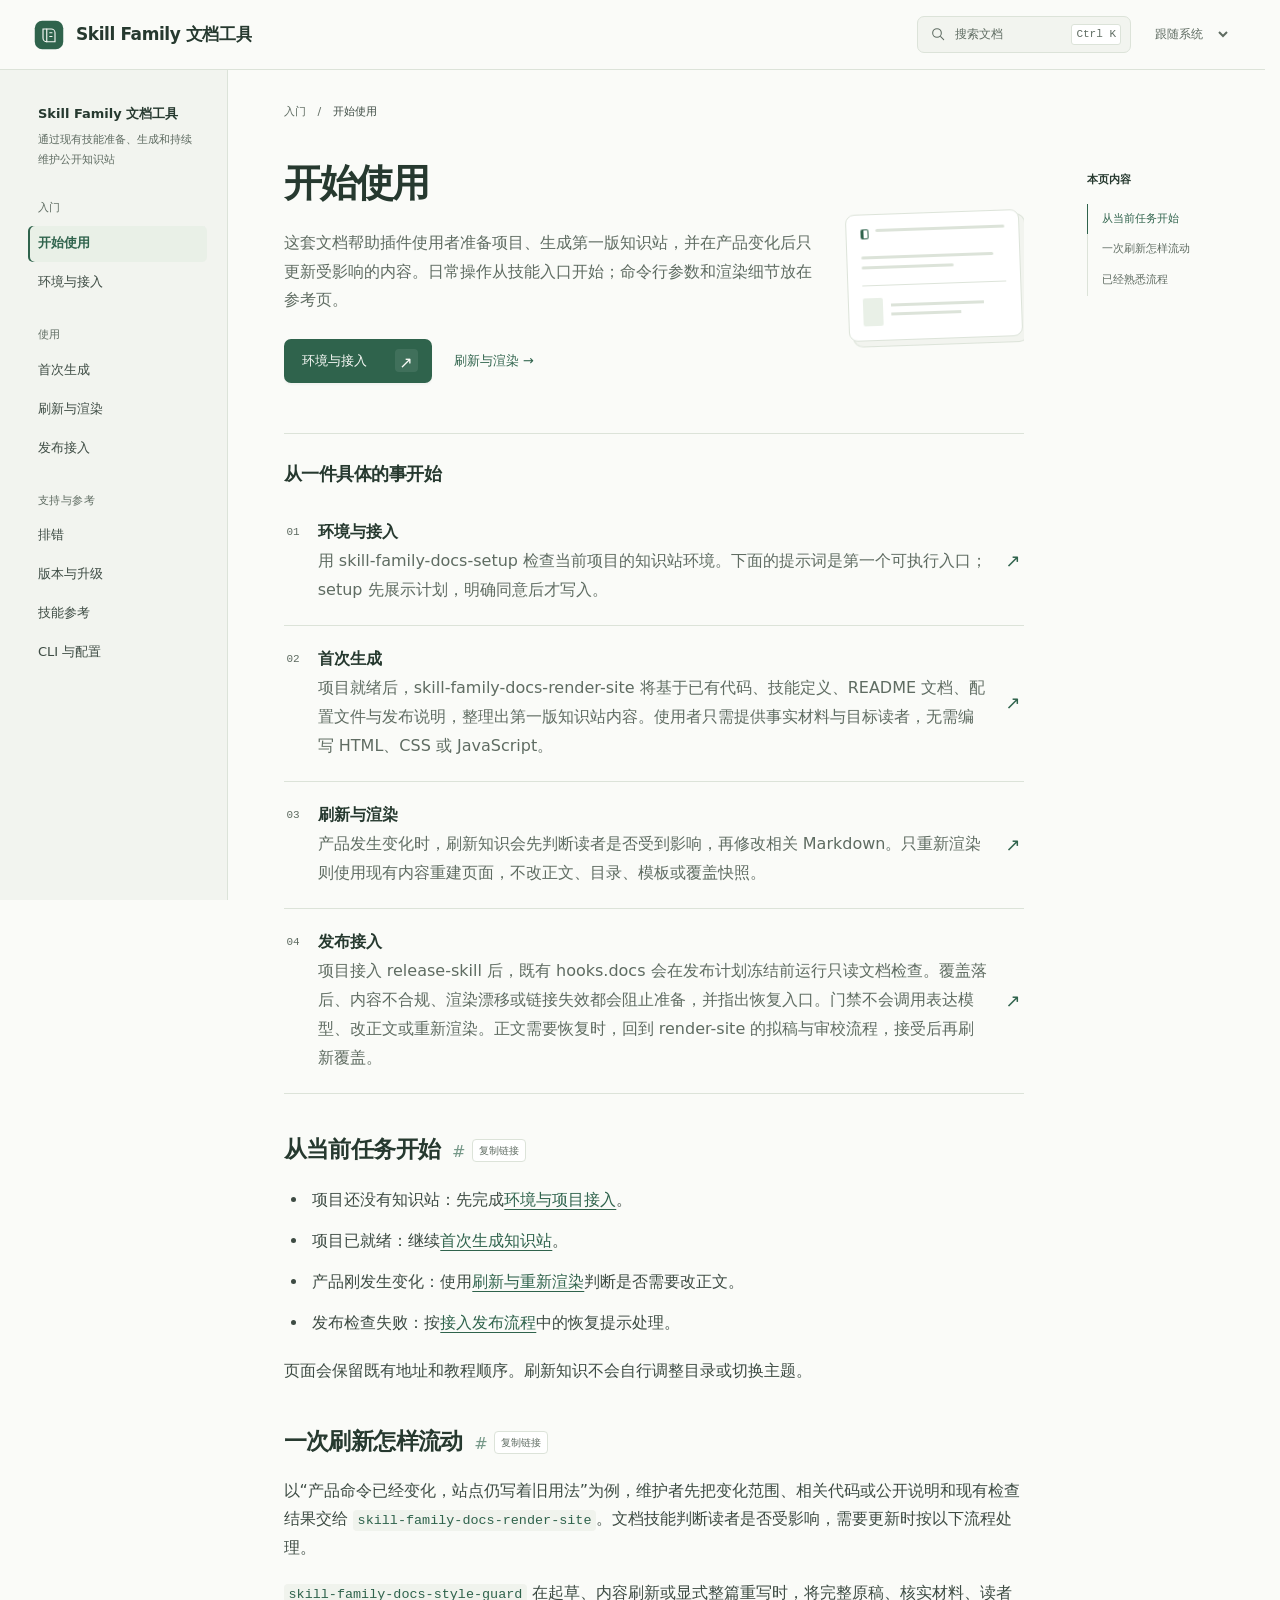
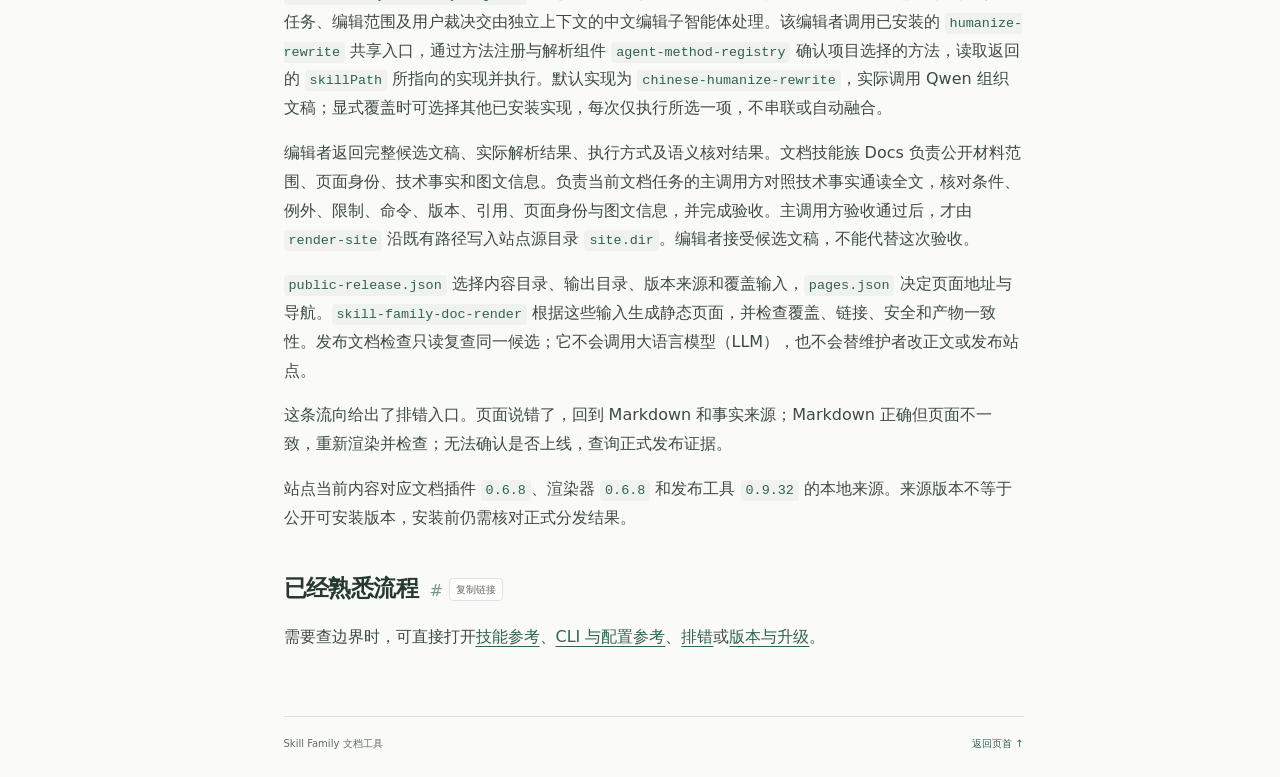
==== commit e809b81b: "Release 0.6.8" ====
--- a/index.html
+++ b/index.html
@@ -36,10 +36,12 @@
         <ul class="content-list"><li>项目还没有知识站：先完成<a href="getting-started.html">环境与项目接入</a>。</li><li>项目已就绪：继续<a href="write-docs.html">首次生成知识站</a>。</li><li>产品刚发生变化：使用<a href="render-site.html">刷新与重新渲染</a>判断是否需要改正文。</li><li>发布检查失败：按<a href="publish-site.html">接入发布流程</a>中的恢复提示处理。</li></ul>
         <p>页面会保留既有地址和教程顺序。刷新知识不会自行调整目录或切换主题。</p>
         <h2 id="components" tabindex="-1">一次刷新怎样流动 <a class="heading-link" href="#components" aria-label="定位章节：一次刷新怎样流动">#</a><button class="heading-copy" data-copy-link="components" aria-label="复制章节链接：一次刷新怎样流动" hidden>复制链接</button></h2>
-        <p>以“产品命令已经变化，站点仍写着旧用法”为例，维护者先把变化范围、相关代码或公开说明和现有检查结果交给 <code>skill-family-docs-render-site</code>。文档技能判断读者是否受影响；需要更新时，宿主整理事实、明确读者任务并审核大纲，由 style-guard 调用安装者配置的模型顺序拟稿；各节传入已接受前文，全文核对事实、任务路径、图文与硬禁后，才写入对应的 Markdown。模型调用失败或候选未接受时保留原稿，表达优化仍未完成。</p>
+        <p>以“产品命令已经变化，站点仍写着旧用法”为例，维护者先把变化范围、相关代码或公开说明和现有检查结果交给 <code>skill-family-docs-render-site</code>。文档技能判断读者是否受影响，需要更新时按以下流程处理。</p>
+        <p><code>skill-family-docs-style-guard</code> 在起草、内容刷新或显式整篇重写时，将完整原稿、核实材料、读者任务、编辑范围及用户裁决交由独立上下文的中文编辑子智能体处理。该编辑者调用已安装的 <code>humanize-rewrite</code> 共享入口，通过方法注册与解析组件 <code>agent-method-registry</code> 确认项目选择的方法，读取返回的 <code>skillPath</code> 所指向的实现并执行。默认实现为 <code>chinese-humanize-rewrite</code>，实际调用 Qwen 组织文稿；显式覆盖时可选择其他已安装实现，每次仅执行所选一项，不串联或自动融合。</p>
+        <p>编辑者返回完整候选文稿、实际解析结果、执行方式及语义核对结果。文档技能族 Docs 负责公开材料范围、页面身份、技术事实和图文信息。负责当前文档任务的主调用方对照技术事实通读全文，核对条件、例外、限制、命令、版本、引用、页面身份与图文信息，并完成验收。主调用方验收通过后，才由 <code>render-site</code> 沿既有路径写入站点源目录 <code>site.dir</code>。编辑者接受候选文稿，不能代替这次验收。</p>
         <p><code>public-release.json</code> 选择内容目录、输出目录、版本来源和覆盖输入，<code>pages.json</code> 决定页面地址与导航。<code>skill-family-doc-render</code> 根据这些输入生成静态页面，并检查覆盖、链接、安全和产物一致性。发布文档检查只读复查同一候选；它不会调用大语言模型（LLM），也不会替维护者改正文或发布站点。</p>
         <p>这条流向给出了排错入口。页面说错了，回到 Markdown 和事实来源；Markdown 正确但页面不一致，重新渲染并检查；无法确认是否上线，查询正式发布证据。</p>
-        <p>站点当前内容对应文档插件 <code>0.6.7</code>、渲染器 <code>0.6.7</code> 和发布工具 <code>0.9.32</code> 的本地来源。来源版本不等于公开可安装版本，安装前仍需核对正式分发结果。</p>
+        <p>站点当前内容对应文档插件 <code>0.6.8</code>、渲染器 <code>0.6.8</code> 和发布工具 <code>0.9.32</code> 的本地来源。来源版本不等于公开可安装版本，安装前仍需核对正式分发结果。</p>
         <h2 id="reference" tabindex="-1">已经熟悉流程 <a class="heading-link" href="#reference" aria-label="定位章节：已经熟悉流程">#</a><button class="heading-copy" data-copy-link="reference" aria-label="复制章节链接：已经熟悉流程" hidden>复制链接</button></h2>
         <p>需要查边界时，可直接打开<a href="plugin-reference.html">技能参考</a>、<a href="cli-reference.html">CLI 与配置参考</a>、<a href="troubleshooting.html">排错</a>或<a href="releases.html">版本与升级</a>。</p>
       </article>
@@ -55,6 +57,6 @@
 <div class="nav-group"><p>使用</p><a href="write-docs.html">首次生成</a><a href="render-site.html">刷新与渲染</a><a href="publish-site.html">发布接入</a></div>
 <div class="nav-group"><p>支持与参考</p><a href="troubleshooting.html">排错</a><a href="releases.html">版本与升级</a><a href="plugin-reference.html">技能参考</a><a href="cli-reference.html">CLI 与配置</a></div></nav></dialog>
   <div class="toast" id="editorial-toast" role="status" aria-live="polite"></div>
-  <script id="editorial-search-data" type="application/json">[{"title":"开始使用","page":"开始使用","href":"index.html","content":"这套文档帮助插件使用者准备项目、生成第一版知识站，并在产品变化后只更新受影响的内容。日常操作从技能入口开始；命令行参数和渲染细节放在参考页。 从当前任务开始 项目还没有知识站：先完成环境与项目接入。 项目已就绪：继续首次生成知识站。 产品刚发生变化：使用刷新与重新渲染判断是否需要改正文。 发布检查失败：按接入发布流程中的恢复提示处理。 页面会保留既有地址和教程顺序。刷新知识不会自行调整目录或切换主题。 一次刷新怎样流动 以“产品命令已经变化，站点仍写着旧用法”为例，维护者先把变化范围、相关代码或公开说明和现有检查结果交给 skill-family-docs-render-site。文档技能判断读者是否受影响；需要更新时，宿主整理事实、明确读者任务并审核大纲，由 style-guard 调用安装者配置的模型顺序拟稿；各节传入已接受前文，全文核对事实、任务路径、图文与硬禁后，才写入对应的 Markdown。模型调用失败或候选未接受时保留原稿，表达优化仍未完成。 public-release.json 选择内容目录、输出目录、版本来源和覆盖输入，pages.json 决定页面地址与导航。skill-family-doc-render 根据这些输入生成静态页面，并检查覆盖、链接、安全和产物一致性。发布文档检查只读复查同一候选；它不会调用大语言模型（LLM），也不会替维护者改正文或发布站点。 这条流向给出了排错入口。页面说错了，回到 Markdown 和事实来源；Markdown 正确但页面不一致，重新渲染并检查；无法确认是否上线，查询正式发布证据。 站点当前内容对应文档插件 0.6.7、渲染器 0.6.7 和发布工具 0.9.32 的本地来源。来源版本不等于公开可安装版本，安装前仍需核对正式分发结果。 已经熟悉流程 需要查边界时，可直接打开技能参考、CLI 与配置参考、排错或版本与升级。"},{"title":"从当前任务开始","page":"开始使用","href":"index.html#start","content":"项目还没有知识站：先完成环境与项目接入。 项目已就绪：继续首次生成知识站。 产品刚发生变化：使用刷新与重新渲染判断是否需要改正文。 发布检查失败：按接入发布流程中的恢复提示处理。 页面会保留既有地址和教程顺序。刷新知识不会自行调整目录或切换主题。"},{"title":"一次刷新怎样流动","page":"开始使用","href":"index.html#components","content":"以“产品命令已经变化，站点仍写着旧用法”为例，维护者先把变化范围、相关代码或公开说明和现有检查结果交给 skill-family-docs-render-site。文档技能判断读者是否受影响；需要更新时，宿主整理事实、明确读者任务并审核大纲，由 style-guard 调用安装者配置的模型顺序拟稿；各节传入已接受前文，全文核对事实、任务路径、图文与硬禁后，才写入对应的 Markdown。模型调用失败或候选未接受时保留原稿，表达优化仍未完成。 public-release.json 选择内容目录、输出目录、版本来源和覆盖输入，pages.json 决定页面地址与导航。skill-family-doc-render 根据这些输入生成静态页面，并检查覆盖、链接、安全和产物一致性。发布文档检查只读复查同一候选；它不会调用大语言模型（LLM），也不会替维护者改正文或发布站点。 这条流向给出了排错入口。页面说错了，回到 Markdown 和事实来源；Markdown 正确但页面不一致，重新渲染并检查；无法确认是否上线，查询正式发布证据。 站点当前内容对应文档插件 0.6.7、渲染器 0.6.7 和发布工具 0.9.32 的本地来源。来源版本不等于公开可安装版本，安装前仍需核对正式分发结果。"},{"title":"已经熟悉流程","page":"开始使用","href":"index.html#reference","content":"需要查边界时，可直接打开技能参考、CLI 与配置参考、排错或版本与升级。"},{"title":"环境与项目接入","page":"环境与项目接入","href":"getting-started.html","content":"用 skill-family-docs-setup 检查当前项目的知识站环境。下面的提示词是第一个可执行入口；setup 先展示计划，明确同意后才写入。 发起接入请求 在目标项目的任务中使用这段提示词： 请使用 skill-family-docs-setup 检查并接入当前项目的知识站。保留已有文档检查，只补缺少的本地配置；不要创建远端，不要发布。完成后列出改动、运行命令和成功信号。 这段提示词启动接入事务，不授权执行尚未展示的计划。setup 会先用零写入方式核对精确发布包的公开合同，再列出官方版本、配置值、安装命令、将创建或保持不变的路径、不会执行的动作和成功信号，然后询问是否执行。授权前的 Git 查询会禁用 optional locks。确认计划后可以回复“按以上计划执行”。整份计划存在未定字段、执行前发现依据变化，或需要增加计划外命令时，setup 重新展示完整计划并再次取得授权。若只想检查，把“检查并接入”改成“只读检查，不修改文件”。 需要提供什么 当前项目目录和允许公开的材料范围。 已有 README、规格、技能、配置和发布说明。 必须保留的文档检查及其运行目录。 已知的输出目录、版本来源或发布配置冲突。 setup 会先读取项目的 Node.js 约束，再核对实际运行时和精确依赖。版本来源、输出路径或已有检查发生冲突时，它应列出具体差异，不会直接覆盖。 setup 还会逐项展开 site.coverage.inputs，核对模式实际命中的文件。覆盖范围只保留源码、配置、权威文档和版本来源；缓存、日志、安装依赖、生成物与临时构建内容应排除。合法但尚未被 Git 跟踪的新源码或正文仍属于产品输入，不能因为忽略规则而丢失。 覆盖模式只使用普通相对路径、* 和 **。现有快照恰好一致，不代表宽泛模式已经选对；发现模式命中缓存等不稳定文件时，只读诊断会列出具体模式、意外文件和收窄方向。 setup 优先复用项目已有的精确版本 CLI（命令行工具）。它通过宿主 Web 或不写文件的 registry HTTP 查询核实官方已发布版本；只有会写缓存或日志的客户端可用时，停止并报告前提不足。找不到已有 CLI 时，它按项目政策形成接入计划： 项目允许添加工具依赖时，计划列出当前包管理器的完整精确安装命令；用户批准后，setup 才修改包清单和锁文件。 项目禁止 devDependencies，但明确允许精确版本的外部 QA（质量检查）工具时，计划列出精确版本的临时调用；用户批准前不运行会隐式安装依赖的命令，也不修改包清单和锁文件。 两条路径都不符合项目政策时，setup 会停止接入并报告阻塞。 setup 只有在完整解析配置，或对全文件完成精确搜索后，才能判断字段不存在。文件开头、局部片段或被截断的输出不能证明 hooks.docs 等字段缺失。 配置起草与刷新使用的模型 站点接线与表达服务分别检查。准备首次起草、内容刷新或整篇重写时，setup 会引导你在自己的 shell 中配置 OpenAI 兼容服务的三项参数：基础地址（base URL）、模型名称，以及存放 API key 的环境变量名。以下为配置示例，地址与模型名须替换为你实际选择的服务与模型；第三项仅填写 key 所在的环境变量名，而非 key 本身： export SKILL_FAMILY_DOCS_ENDPOINT='https://api.example.com/v1' export SKILL_FAMILY_DOCS_MODEL='your-selected-model' export SKILL_FAMILY_DOCS_CREDENTIAL_ENV='MY_DOCS_API_KEY' 实际的 API key 必须由你在自己的 shell 或已有安全来源中设置并导出至 MY_DOCS_API_KEY。若使用其他变量名，需同步更新 SKILL_FAMILY_DOCS_CREDENTIAL_ENV 的值。请勿将 key 发送至聊天窗口、写入项目文件或日志，也禁止作为命令行参数传入。 setup 不会自动编辑你的 shell 配置、读取认证文件或用户级模型配置，也不会从 LLM_* 等变量自动补齐三项。服务与模型无默认绑定，不强制使用特定提供者或模型。 本地就绪检查仅确认以下条件： SKILL_FAMILY_DOCS_ENDPOINT 存在且非空 SKILL_FAMILY_DOCS_MODEL 存在且非空 SKILL_FAMILY_DOCS_CREDENTIAL_ENV 为合法的环境变量名（以字母或下划线开头，后续字符为字母、数字或下划线） 所引用的环境变量（如 MY_DOCS_API_KEY）存在且非空 检查结果以固定格式输出四项布尔值，不显示任何变量值或 key 内容。该检查不联网、不读取文稿、不写文件，也不验证服务可达性、key 有效性或模型可用性。 退出码 0 表示配置齐全，退出码 2 表示存在缺项或变量名不合法。 临时 export 命令仅影响当前 shell 及其后续启动的子进程。若你修改了可信的 shell 配置，需自行重新加载。已启动的宿主进程不会自动继承新配置。必须退出宿主后，从已配置的环境重新启动，或按宿主正常方式重启并核对实际进程环境。仅新开任务无法保证环境已更新。 仅重新渲染、机械检查、读取证明、覆盖检查与刷新、治理及发布检查无需模型配置。setup 会分别报告站点接入与表达配置状态；表达配置缺项仅阻断起草、刷新与整篇重写，不影响已可用的纯渲染路径。 本地配置齐全不等于模型调用成功。首次真正外发前，宿主仍需说明文稿与上下文将发送至所配置服务，并沿既有授权与候选核收流程执行。 接入会补齐什么 接入流程只处理缺项：精确的渲染包依赖、public-release.json 中的站点项、页面清单、经过实际展开核对的覆盖配置，以及项目已有的文档检查入口。正文仍由 skill-family-docs-render-site 在首次生成阶段创建。 项目已经使用自定义渲染器、HTML 源或自有站点命令时，setup 不会简单返回“不适用”，也不修复原渲染器。它会核对源目录、输出目录、命令和发布检查是否争用，再提供实际可行的保留现状、兼容接入或显式迁移路径。用户选择并批准其中一条计划后才写入；显式迁移的正文转换和首次生成仍交给 render-site。 项目已经采用 release-skill 时，新站检查进入现有 hooks.docs 调用链。setup 保留原命令、顺序和失败传播；现有入口无法安全组合时，它会报告冲突，不会替换原检查或另建旁路 hook。项目尚未配置发布目标时，本地知识站仍可就绪；结果应明确写明“发布集成未配置”，不能猜测远端。 怎样确认就绪 检查项 成功信号 运行环境 Node.js 路径与版本满足项目约束，精确依赖可定位 内容范围 输入目录、输出目录和公开边界已经确认 文档检查 原检查继续运行，新站检查进入同一失败传播路径 重复接入 配置和锁文件字节不变；只有正文、覆盖、渲染和只读项目检查都满足时才报告“已就绪，无需变更” 配置接好但正文尚未生成时，setup 报告“接入配置完成，等待首次生成”，随后转到首次生成知识站。正文、覆盖或渲染有待处理时，它报告“已接入，站点待处理”。若 setup 报冲突，先按排错确认应保留的配置。 接入失败后怎么做 保留原始错误、命令退出码和文件差异。环境错误先修正运行时；配置冲突先确定权威路径；缺少发布目标则停在本地就绪状态。不要通过删除原检查或放宽安全规则来取得通过结果。"},{"title":"发起接入请求","page":"环境与项目接入","href":"getting-started.html#request","content":"在目标项目的任务中使用这段提示词： 请使用 skill-family-docs-setup 检查并接入当前项目的知识站。保留已有文档检查，只补缺少的本地配置；不要创建远端，不要发布。完成后列出改动、运行命令和成功信号。 这段提示词启动接入事务，不授权执行尚未展示的计划。setup 会先用零写入方式核对精确发布包的公开合同，再列出官方版本、配置值、安装命令、将创建或保持不变的路径、不会执行的动作和成功信号，然后询问是否执行。授权前的 Git 查询会禁用 optional locks。确认计划后可以回复“按以上计划执行”。整份计划存在未定字段、执行前发现依据变化，或需要增加计划外命令时，setup 重新展示完整计划并再次取得授权。若只想检查，把“检查并接入”改成“只读检查，不修改文件”。"},{"title":"需要提供什么","page":"环境与项目接入","href":"getting-started.html#inputs","content":"当前项目目录和允许公开的材料范围。 已有 README、规格、技能、配置和发布说明。 必须保留的文档检查及其运行目录。 已知的输出目录、版本来源或发布配置冲突。 setup 会先读取项目的 Node.js 约束，再核对实际运行时和精确依赖。版本来源、输出路径或已有检查发生冲突时，它应列出具体差异，不会直接覆盖。 setup 还会逐项展开 site.coverage.inputs，核对模式实际命中的文件。覆盖范围只保留源码、配置、权威文档和版本来源；缓存、日志、安装依赖、生成物与临时构建内容应排除。合法但尚未被 Git 跟踪的新源码或正文仍属于产品输入，不能因为忽略规则而丢失。 覆盖模式只使用普通相对路径、* 和 **。现有快照恰好一致，不代表宽泛模式已经选对；发现模式命中缓存等不稳定文件时，只读诊断会列出具体模式、意外文件和收窄方向。 setup 优先复用项目已有的精确版本 CLI（命令行工具）。它通过宿主 Web 或不写文件的 registry HTTP 查询核实官方已发布版本；只有会写缓存或日志的客户端可用时，停止并报告前提不足。找不到已有 CLI 时，它按项目政策形成接入计划： 项目允许添加工具依赖时，计划列出当前包管理器的完整精确安装命令；用户批准后，setup 才修改包清单和锁文件。 项目禁止 devDependencies，但明确允许精确版本的外部 QA（质量检查）工具时，计划列出精确版本的临时调用；用户批准前不运行会隐式安装依赖的命令，也不修改包清单和锁文件。 两条路径都不符合项目政策时，setup 会停止接入并报告阻塞。 setup 只有在完整解析配置，或对全文件完成精确搜索后，才能判断字段不存在。文件开头、局部片段或被截断的输出不能证明 hooks.docs 等字段缺失。"},{"title":"配置起草与刷新使用的模型","page":"环境与项目接入","href":"getting-started.html#expression-config","content":"站点接线与表达服务分别检查。准备首次起草、内容刷新或整篇重写时，setup 会引导你在自己的 shell 中配置 OpenAI 兼容服务的三项参数：基础地址（base URL）、模型名称，以及存放 API key 的环境变量名。以下为配置示例，地址与模型名须替换为你实际选择的服务与模型；第三项仅填写 key 所在的环境变量名，而非 key 本身： export SKILL_FAMILY_DOCS_ENDPOINT='https://api.example.com/v1' export SKILL_FAMILY_DOCS_MODEL='your-selected-model' export SKILL_FAMILY_DOCS_CREDENTIAL_ENV='MY_DOCS_API_KEY' 实际的 API key 必须由你在自己的 shell 或已有安全来源中设置并导出至 MY_DOCS_API_KEY。若使用其他变量名，需同步更新 SKILL_FAMILY_DOCS_CREDENTIAL_ENV 的值。请勿将 key 发送至聊天窗口、写入项目文件或日志，也禁止作为命令行参数传入。 setup 不会自动编辑你的 shell 配置、读取认证文件或用户级模型配置，也不会从 LLM_* 等变量自动补齐三项。服务与模型无默认绑定，不强制使用特定提供者或模型。 本地就绪检查仅确认以下条件： SKILL_FAMILY_DOCS_ENDPOINT 存在且非空 SKILL_FAMILY_DOCS_MODEL 存在且非空 SKILL_FAMILY_DOCS_CREDENTIAL_ENV 为合法的环境变量名（以字母或下划线开头，后续字符为字母、数字或下划线） 所引用的环境变量（如 MY_DOCS_API_KEY）存在且非空 检查结果以固定格式输出四项布尔值，不显示任何变量值或 key 内容。该检查不联网、不读取文稿、不写文件，也不验证服务可达性、key 有效性或模型可用性。 退出码 0 表示配置齐全，退出码 2 表示存在缺项或变量名不合法。 临时 export 命令仅影响当前 shell 及其后续启动的子进程。若你修改了可信的 shell 配置，需自行重新加载。已启动的宿主进程不会自动继承新配置。必须退出宿主后，从已配置的环境重新启动，或按宿主正常方式重启并核对实际进程环境。仅新开任务无法保证环境已更新。 仅重新渲染、机械检查、读取证明、覆盖检查与刷新、治理及发布检查无需模型配置。setup 会分别报告站点接入与表达配置状态；表达配置缺项仅阻断起草、刷新与整篇重写，不影响已可用的纯渲染路径。 本地配置齐全不等于模型调用成功。首次真正外发前，宿主仍需说明文稿与上下文将发送至所配置服务，并沿既有授权与候选核收流程执行。"},{"title":"接入会补齐什么","page":"环境与项目接入","href":"getting-started.html#changes","content":"接入流程只处理缺项：精确的渲染包依赖、public-release.json 中的站点项、页面清单、经过实际展开核对的覆盖配置，以及项目已有的文档检查入口。正文仍由 skill-family-docs-render-site 在首次生成阶段创建。 项目已经使用自定义渲染器、HTML 源或自有站点命令时，setup 不会简单返回“不适用”，也不修复原渲染器。它会核对源目录、输出目录、命令和发布检查是否争用，再提供实际可行的保留现状、兼容接入或显式迁移路径。用户选择并批准其中一条计划后才写入；显式迁移的正文转换和首次生成仍交给 render-site。 项目已经采用 release-skill 时，新站检查进入现有 hooks.docs 调用链。setup 保留原命令、顺序和失败传播；现有入口无法安全组合时，它会报告冲突，不会替换原检查或另建旁路 hook。项目尚未配置发布目标时，本地知识站仍可就绪；结果应明确写明“发布集成未配置”，不能猜测远端。"},{"title":"怎样确认就绪","page":"环境与项目接入","href":"getting-started.html#result","content":"检查项 成功信号 运行环境 Node.js 路径与版本满足项目约束，精确依赖可定位 内容范围 输入目录、输出目录和公开边界已经确认 文档检查 原检查继续运行，新站检查进入同一失败传播路径 重复接入 配置和锁文件字节不变；只有正文、覆盖、渲染和只读项目检查都满足时才报告“已就绪，无需变更” 配置接好但正文尚未生成时，setup 报告“接入配置完成，等待首次生成”，随后转到首次生成知识站。正文、覆盖或渲染有待处理时，它报告“已接入，站点待处理”。若 setup 报冲突，先按排错确认应保留的配置。"},{"title":"接入失败后怎么做","page":"环境与项目接入","href":"getting-started.html#recover","content":"保留原始错误、命令退出码和文件差异。环境错误先修正运行时；配置冲突先确定权威路径；缺少发布目标则停在本地就绪状态。不要通过删除原检查或放宽安全规则来取得通过结果。"},{"title":"首次生成知识站","page":"首次生成知识站","href":"write-docs.html","content":"项目就绪后，skill-family-docs-render-site 将基于已有代码、技能定义、README 文档、配置文件与发布说明，整理出第一版知识站内容。使用者只需提供事实材料与目标读者，无需编写 HTML、CSS 或 JavaScript。 发起首次生成 在已完成 setup 的项目环境中，执行以下提示词以启动生成流程： 请使用 skill-family-docs-render-site 为当前项目生成第一版知识站。读取已有公开材料，按实际用户任务组织内容；完成事实核对、style-guard 审校、覆盖刷新和统一渲染。保留既有检查，不发布。 如果项目尚未接入，render-site 会先调用 setup 检查并展示接入计划。用户明确同意已展示的计划，且复核未漂移后才完成接入，再继续首次生成。 准备表达服务 在首次生成前，需在当前进程环境中配置以下三项： SKILL_FAMILY_DOCS_ENDPOINT：OpenAI 兼容服务地址 SKILL_FAMILY_DOCS_MODEL：模型标识 SKILL_FAMILY_DOCS_CREDENTIAL_ENV：凭据所在环境变量名 凭据值仅由脚本从该变量名对应的环境变量中读取，不会写入命令行、文稿或诊断日志。安装者可自行选择服务与模型。 宿主在首次外发内容前，会明确告知正文与写作上下文将发送至该服务。若配置缺失、调用失败或候选未被接受，系统将保留原稿，表达优化视为未完成。此时应补全配置或恢复当前完整语义单元，再继续核收，不得以旧表达流程替代新流程宣称完成。 事实材料来源 版本与标签：从 site.versionSources 指向的权威 JSON 文件中获取。 命令、参数与返回行为：以当前代码库、README 与测试用例为准。 用户步骤与排错说明：需经过事实核对与任务冷读验证。 敏感信息：未公开的路径、凭据与业务数据不得进入内容源。 渲染器仅处理已冻结的输入，不访问网络，也不判断本地版本是否已正式发布。安装可用性需另行查阅官方分发结果。 编写和审校内容 正文仅保存于页面清单对应的 Markdown 文件中。每项主要功能从读者可能遇到的实际问题出发，围绕同一任务场景，清晰说明适用条件、必要输入、操作入口、成功结果与失败恢复路径。这些是内容要求，而非固定标题；页面结构按读者完成任务的自然顺序组织。一级标题由 pages.json 统一生成，正文从二级标题开始。 起草工作由 style-guard 组织脚本执行。宿主需先明确读者角色、任务目标，整理完整事实材料并审核大纲，再按完整语义单元顺序调用模型。每次调用均需带入审核大纲、当前材料与已接受前文。各节内容经核收后，通读全文，完成事实、条件、例外、命令、链接、图文与稳定锚点的全面核对，通过任务冷读与硬禁检查后方可写入。 模型仅输出候选内容，不自动接受。当需要帮助读者选择接入方式或定位故障时，再解释相关组件。架构说明应沿同一操作流程讲清职责与数据流向，避免使用目录树或函数清单填充页面；缺乏代码、接口或权威设计依据时，仅描述可观测行为。 首次生成会得到什么 成功生成后，将获得以下内容： 一份稳定页面清单 受限的 Markdown 内容源 统一模板生成的静态页面 渲染基线 已审阅的覆盖快照 所有页面链接使用相对地址，可部署至仓库子路径。 生成完成后，应使用不改写正式目录的 HTTP 服务进行预览。若需插桩，预览工具只能读取独立副本。 结果不完整时 当输入事实不足时，应缩小页面内容范围或补齐材料，不得使用占位段落凑篇幅。内容检查失败时，修改 Markdown 源文件；渲染失败时，保留旧输出与基线。完成首次生成后，可继续阅读 刷新与重新渲染。"},{"title":"发起首次生成","page":"首次生成知识站","href":"write-docs.html#request","content":"在已完成 setup 的项目环境中，执行以下提示词以启动生成流程： 请使用 skill-family-docs-render-site 为当前项目生成第一版知识站。读取已有公开材料，按实际用户任务组织内容；完成事实核对、style-guard 审校、覆盖刷新和统一渲染。保留既有检查，不发布。 如果项目尚未接入，render-site 会先调用 setup 检查并展示接入计划。用户明确同意已展示的计划，且复核未漂移后才完成接入，再继续首次生成。"},{"title":"准备表达服务","page":"首次生成知识站","href":"write-docs.html#expression-service","content":"在首次生成前，需在当前进程环境中配置以下三项： SKILL_FAMILY_DOCS_ENDPOINT：OpenAI 兼容服务地址 SKILL_FAMILY_DOCS_MODEL：模型标识 SKILL_FAMILY_DOCS_CREDENTIAL_ENV：凭据所在环境变量名 凭据值仅由脚本从该变量名对应的环境变量中读取，不会写入命令行、文稿或诊断日志。安装者可自行选择服务与模型。 宿主在首次外发内容前，会明确告知正文与写作上下文将发送至该服务。若配置缺失、调用失败或候选未被接受，系统将保留原稿，表达优化视为未完成。此时应补全配置或恢复当前完整语义单元，再继续核收，不得以旧表达流程替代新流程宣称完成。"},{"title":"事实材料来源","page":"首次生成知识站","href":"write-docs.html#materials","content":"版本与标签：从 site.versionSources 指向的权威 JSON 文件中获取。 命令、参数与返回行为：以当前代码库、README 与测试用例为准。 用户步骤与排错说明：需经过事实核对与任务冷读验证。 敏感信息：未公开的路径、凭据与业务数据不得进入内容源。 渲染器仅处理已冻结的输入，不访问网络，也不判断本地版本是否已正式发布。安装可用性需另行查阅官方分发结果。"},{"title":"编写和审校内容","page":"首次生成知识站","href":"write-docs.html#update-page","content":"正文仅保存于页面清单对应的 Markdown 文件中。每项主要功能从读者可能遇到的实际问题出发，围绕同一任务场景，清晰说明适用条件、必要输入、操作入口、成功结果与失败恢复路径。这些是内容要求，而非固定标题；页面结构按读者完成任务的自然顺序组织。一级标题由 pages.json 统一生成，正文从二级标题开始。 起草工作由 style-guard 组织脚本执行。宿主需先明确读者角色、任务目标，整理完整事实材料并审核大纲，再按完整语义单元顺序调用模型。每次调用均需带入审核大纲、当前材料与已接受前文。各节内容经核收后，通读全文，完成事实、条件、例外、命令、链接、图文与稳定锚点的全面核对，通过任务冷读与硬禁检查后方可写入。 模型仅输出候选内容，不自动接受。当需要帮助读者选择接入方式或定位故障时，再解释相关组件。架构说明应沿同一操作流程讲清职责与数据流向，避免使用目录树或函数清单填充页面；缺乏代码、接口或权威设计依据时，仅描述可观测行为。"},{"title":"首次生成会得到什么","page":"首次生成知识站","href":"write-docs.html#result","content":"成功生成后，将获得以下内容： 一份稳定页面清单 受限的 Markdown 内容源 统一模板生成的静态页面 渲染基线 已审阅的覆盖快照 所有页面链接使用相对地址，可部署至仓库子路径。 生成完成后，应使用不改写正式目录的 HTTP 服务进行预览。若需插桩，预览工具只能读取独立副本。"},{"title":"结果不完整时","page":"首次生成知识站","href":"write-docs.html#recover","content":"当输入事实不足时，应缩小页面内容范围或补齐材料，不得使用占位段落凑篇幅。内容检查失败时，修改 Markdown 源文件；渲染失败时，保留旧输出与基线。完成首次生成后，可继续阅读 刷新与重新渲染。"},{"title":"刷新与重新渲染","page":"刷新与重新渲染","href":"render-site.html","content":"产品发生变化时，刷新知识会先判断读者是否受到影响，再修改相关 Markdown。只重新渲染则使用现有内容重建页面，不改正文、目录、模板或覆盖快照。 刷新知识 需要让内容跟上产品变化时，先在已加载文档技能的宿主中进入目标项目的会话，再使用这段提示词： 请使用 skill-family-docs-render-site 刷新当前项目的知识站。读取已暂存、未暂存和未跟踪变化，只更新影响公开行为的内容；保留页面 ID、分组、顺序和主题。完成事实核对与 style-guard 审校后再刷新覆盖并渲染，不发布。 刷新会读取 Git 差异、现有覆盖状态和项目已采用的制品关系。公开命令、输入、输出或失败方式变化时，宿主先整理受影响材料并审核大纲，经 style-guard 的脚本按完整语义单元顺序拟稿、传入已接受前文。全文核收后只写对应页面和必要链接；缺配置、失败或候选未接受时保留原稿，报告表达优化未完成，不提前刷新覆盖。内部实现变化但公开行为不变时，正文保持不动，并记录判断依据。 刷新时，技能会在目标 public-release.json 所在目录调用 skill-family-doc-render --status --repo \u003cname\u003e，读取覆盖状态、变化路径和差异建议。对覆盖范围内的输入，该命令同时查看已提交变化和已暂存、未暂存、未跟踪变化；有覆盖快照提交记录时，从该提交比较到 HEAD；没有记录时，会提示“覆盖快照尚未提交”并列出相关输入。因此，工作区没有未提交改动也不能直接判定无需更新。 没有产品变化 无变化刷新不应重写正文。技能应报告核对过的输入和“无需更新”的原因；页面清单、主题、覆盖快照和生成物保持原样。 目录调整和模板升级属于显式结构变更。只有用户明确提出这类任务时，才展示新旧页面职责和 URL 差异。 用户明确要求整篇重写时，可以放下原来的句式，按同一组事实重新组织相关页面。页面 ID、URL、已有稳定锚点、命令、版本来源和必要限制仍要保留。整篇重写不会自动调整目录、切换主题或改变产品行为；完成后用同一个使用场景复核输入、操作、结果和失败恢复。 只重新渲染 内容已经确认正确，只需重建静态文件时，使用另一段提示词： 请按当前内容源重新渲染知识站。不要修改正文、页面清单、模板选择或覆盖快照；完成后报告渲染检查和产物差异，不发布。 纯渲染遇到覆盖落后时，仍可以重建产物，但要报告“仍需内容审阅”，不能自行扩大为内容审阅，也不能刷新覆盖来消除提示。 怎样判断完成 操作 允许改变 必须保持 刷新知识 受产品变化影响的 Markdown、必要引用、审阅后的覆盖和生成物 页面 ID、分组、顺序、主题 重新渲染 由现有源确定的生成物和渲染基线 正文、页面清单、覆盖快照、模板选择 执行本地内容操作或纯渲染后，需通过以下标准判断结果：若为首次生成、内容刷新或同事实整篇重写，仅当 --check-project --repo \u003cname\u003e 退出码为 0 且全文核收通过时，方可报告任务检查完成；机械检查不替代语义接受，不证明发布、Hub 登记或宿主加载。 若为纯渲染，重建成功仅表示产物已更新，若覆盖落后，须报告“仍需内容审阅”，并保留实际未通过项；未执行检查时如实说明，不得报通过。明确只重新渲染且覆盖落后时，仅重建产物，不得自行扩大为内容审阅或刷新覆盖。 正文错误时回到 Markdown 与事实来源；正文正确但产物漂移时重新渲染，不手改生成目录或基线，不推断链接、资源或公开安全通过。 失败时保留实际仓库名、public-release.json 位置、输出和退出码。检查失败后恢复仅用于故障分类，修正后重跑本次原本地检查或继续原本地模式，不启动发布准备。 预览不会改正式文件 维护者可直接向当前宿主请求：读取 public-release.json 确定 site.target，优先启动只读 HTTP 预览并返回实际可打开地址。正式输出目录只由渲染器写入，预览不写回正式文件。 预览工具返回后，必须运行 --check-project --repo \u003cname\u003e 作为最后检查；非零退出码不能报告完整内容任务完成或项目检查通过。纯渲染的限定结论保留实际未通过项。 present_files 等可能写回文件的展示工具仅接收完整输出目录的仓外临时副本，不强制所有浏览器/展示工具复制。"},{"title":"刷新知识","page":"刷新与重新渲染","href":"render-site.html#refresh","content":"需要让内容跟上产品变化时，先在已加载文档技能的宿主中进入目标项目的会话，再使用这段提示词： 请使用 skill-family-docs-render-site 刷新当前项目的知识站。读取已暂存、未暂存和未跟踪变化，只更新影响公开行为的内容；保留页面 ID、分组、顺序和主题。完成事实核对与 style-guard 审校后再刷新覆盖并渲染，不发布。 刷新会读取 Git 差异、现有覆盖状态和项目已采用的制品关系。公开命令、输入、输出或失败方式变化时，宿主先整理受影响材料并审核大纲，经 style-guard 的脚本按完整语义单元顺序拟稿、传入已接受前文。全文核收后只写对应页面和必要链接；缺配置、失败或候选未接受时保留原稿，报告表达优化未完成，不提前刷新覆盖。内部实现变化但公开行为不变时，正文保持不动，并记录判断依据。 刷新时，技能会在目标 public-release.json 所在目录调用 skill-family-doc-render --status --repo \u003cname\u003e，读取覆盖状态、变化路径和差异建议。对覆盖范围内的输入，该命令同时查看已提交变化和已暂存、未暂存、未跟踪变化；有覆盖快照提交记录时，从该提交比较到 HEAD；没有记录时，会提示“覆盖快照尚未提交”并列出相关输入。因此，工作区没有未提交改动也不能直接判定无需更新。"},{"title":"没有产品变化","page":"刷新与重新渲染","href":"render-site.html#no-change","content":"无变化刷新不应重写正文。技能应报告核对过的输入和“无需更新”的原因；页面清单、主题、覆盖快照和生成物保持原样。 目录调整和模板升级属于显式结构变更。只有用户明确提出这类任务时，才展示新旧页面职责和 URL 差异。 用户明确要求整篇重写时，可以放下原来的句式，按同一组事实重新组织相关页面。页面 ID、URL、已有稳定锚点、命令、版本来源和必要限制仍要保留。整篇重写不会自动调整目录、切换主题或改变产品行为；完成后用同一个使用场景复核输入、操作、结果和失败恢复。"},{"title":"只重新渲染","page":"刷新与重新渲染","href":"render-site.html#render-only","content":"内容已经确认正确，只需重建静态文件时，使用另一段提示词： 请按当前内容源重新渲染知识站。不要修改正文、页面清单、模板选择或覆盖快照；完成后报告渲染检查和产物差异，不发布。 纯渲染遇到覆盖落后时，仍可以重建产物，但要报告“仍需内容审阅”，不能自行扩大为内容审阅，也不能刷新覆盖来消除提示。"},{"title":"怎样判断完成","page":"刷新与重新渲染","href":"render-site.html#result","content":"操作 允许改变 必须保持 刷新知识 受产品变化影响的 Markdown、必要引用、审阅后的覆盖和生成物 页面 ID、分组、顺序、主题 重新渲染 由现有源确定的生成物和渲染基线 正文、页面清单、覆盖快照、模板选择 执行本地内容操作或纯渲染后，需通过以下标准判断结果：若为首次生成、内容刷新或同事实整篇重写，仅当 --check-project --repo \u003cname\u003e 退出码为 0 且全文核收通过时，方可报告任务检查完成；机械检查不替代语义接受，不证明发布、Hub 登记或宿主加载。 若为纯渲染，重建成功仅表示产物已更新，若覆盖落后，须报告“仍需内容审阅”，并保留实际未通过项；未执行检查时如实说明，不得报通过。明确只重新渲染且覆盖落后时，仅重建产物，不得自行扩大为内容审阅或刷新覆盖。 正文错误时回到 Markdown 与事实来源；正文正确但产物漂移时重新渲染，不手改生成目录或基线，不推断链接、资源或公开安全通过。 失败时保留实际仓库名、public-release.json 位置、输出和退出码。检查失败后恢复仅用于故障分类，修正后重跑本次原本地检查或继续原本地模式，不启动发布准备。"},{"title":"预览不会改正式文件","page":"刷新与重新渲染","href":"render-site.html#preview","content":"维护者可直接向当前宿主请求：读取 public-release.json 确定 site.target，优先启动只读 HTTP 预览并返回实际可打开地址。正式输出目录只由渲染器写入，预览不写回正式文件。 预览工具返回后，必须运行 --check-project --repo \u003cname\u003e 作为最后检查；非零退出码不能报告完整内容任务完成或项目检查通过。纯渲染的限定结论保留实际未通过项。 present_files 等可能写回文件的展示工具仅接收完整输出目录的仓外临时副本，不强制所有浏览器/展示工具复制。"},{"title":"接入发布流程","page":"接入发布流程","href":"publish-site.html","content":"项目接入 release-skill 后，既有 hooks.docs 会在发布计划冻结前运行只读文档检查。覆盖落后、内容不合规、渲染漂移或链接失效都会阻止准备，并指出恢复入口。门禁不会调用表达模型、改正文或重新渲染。正文需要恢复时，回到 render-site 的拟稿与审校流程，接受后再刷新覆盖。 首次接入发布流程 知识站已在本地就绪，但项目还没有发布配置时，先使用 release-skill 的既有 setup 合同建立发布目标。文档插件不会猜测公开仓库、分支或外部权限。 项目已经存在发布配置时，skill-family-docs-setup 只把站点检查加入原有文档门。原检查的顺序、运行目录和失败传播必须保留；已有 check:release-docs 时扩展该入口，不直接覆盖。 可用这段提示词核对接线结果： 请检查当前项目的知识站发布接线。保留 hooks.docs 中已有检查，确认新站检查只读且失败会阻止 release prepare；不要批准、发布或修改远端。 检查结果应列出实际命令、运行目录和未配置的发布事项。 日常发布前检查 发布准备会调用项目的 check:release-docs。该入口先保留项目自己的制品和文档检查，再核对知识站的输入安全、覆盖状态、正文规则、渲染一致性、链接和资源。 全部检查通过只表示本地候选满足发布前条件。提交、推送、批准、发布、站点部署和宿主更新仍需各自授权与实际验证。 检查失败后恢复 失败输出应包含仓库名称、配置位置、实际变化或漂移原因，以及一段可复制的 render-site 恢复提示。当前宿主已经加载文档技能时，可以继续刷新内容；没有自动路由能力时，必须把提示交给用户，不能声称后台已经处理。 根据错误选择动作： 覆盖落后：先判断产品变化是否影响读者，完成内容审阅后再刷新覆盖。 生成物漂移：从权威源重新渲染，不改基线掩盖差异。 内容或安全失败：修改 Markdown 源，保留默认泄漏规则。 链接或资源失败：修正相对路径，再运行同一文档门。 恢复后重新执行原来的发布准备。不要无限重试，也不要绕过失败检查。 确认网页上线 软件或站点达到 VERIFIED，只证明冻结的发布物通过了对应验证。网页是否更新还要核对 Pages 部署、线上九个页面、模板资源和本次渲染基线。 站点、Skill Family Hub 和宿主安装分别核实。任一结果不能代替其他结果；本地实施通过也不表示这些外部动作已经完成。 版本表达 站点显示的来源版本来自现有 JSON 文件。本地 package.json 版本不能推导正式安装可用性；安装说明应引用已经核验的 registry、GitHub Release 或发布验证结果。候选只能标为预览，正式站点不保留过期的候选警告。"},{"title":"首次接入发布流程","page":"接入发布流程","href":"publish-site.html#first-release","content":"知识站已在本地就绪，但项目还没有发布配置时，先使用 release-skill 的既有 setup 合同建立发布目标。文档插件不会猜测公开仓库、分支或外部权限。 项目已经存在发布配置时，skill-family-docs-setup 只把站点检查加入原有文档门。原检查的顺序、运行目录和失败传播必须保留；已有 check:release-docs 时扩展该入口，不直接覆盖。 可用这段提示词核对接线结果： 请检查当前项目的知识站发布接线。保留 hooks.docs 中已有检查，确认新站检查只读且失败会阻止 release prepare；不要批准、发布或修改远端。 检查结果应列出实际命令、运行目录和未配置的发布事项。"},{"title":"日常发布前检查","page":"接入发布流程","href":"publish-site.html#daily-update","content":"发布准备会调用项目的 check:release-docs。该入口先保留项目自己的制品和文档检查，再核对知识站的输入安全、覆盖状态、正文规则、渲染一致性、链接和资源。 全部检查通过只表示本地候选满足发布前条件。提交、推送、批准、发布、站点部署和宿主更新仍需各自授权与实际验证。"},{"title":"检查失败后恢复","page":"接入发布流程","href":"publish-site.html#recover","content":"失败输出应包含仓库名称、配置位置、实际变化或漂移原因，以及一段可复制的 render-site 恢复提示。当前宿主已经加载文档技能时，可以继续刷新内容；没有自动路由能力时，必须把提示交给用户，不能声称后台已经处理。 根据错误选择动作： 覆盖落后：先判断产品变化是否影响读者，完成内容审阅后再刷新覆盖。 生成物漂移：从权威源重新渲染，不改基线掩盖差异。 内容或安全失败：修改 Markdown 源，保留默认泄漏规则。 链接或资源失败：修正相对路径，再运行同一文档门。 恢复后重新执行原来的发布准备。不要无限重试，也不要绕过失败检查。"},{"title":"确认网页上线","page":"接入发布流程","href":"publish-site.html#online-check","content":"软件或站点达到 VERIFIED，只证明冻结的发布物通过了对应验证。网页是否更新还要核对 Pages 部署、线上九个页面、模板资源和本次渲染基线。 站点、Skill Family Hub 和宿主安装分别核实。任一结果不能代替其他结果；本地实施通过也不表示这些外部动作已经完成。"},{"title":"版本表达","page":"接入发布流程","href":"publish-site.html#versions","content":"站点显示的来源版本来自现有 JSON 文件。本地 package.json 版本不能推导正式安装可用性；安装说明应引用已经核验的 registry、GitHub Release 或发布验证结果。候选只能标为预览，正式站点不保留过期的候选警告。"},{"title":"排错","page":"排错","href":"troubleshooting.html","content":"出现失败时，先保留原始命令、退出码和第一段错误，再处理最接近的原因。内容问题回到 Markdown 源，生成问题回到渲染流程；不要直接修改正式产物。 Node.js 版本不符合约束 安装或运行命令出现 engine 警告时，先读取项目的 engines.node、.node-version 或 .nvmrc。选择满足约束的已安装运行时，并在同一次命令中把它的 bin 目录放到 PATH 最前面。 修改项目版本约束不会修复运行环境。切换后重新记录 command -v node 和 node --version，再复跑失败的检查。 配置合同不一致 退出码 2 表示输入、配置或工具错误。按错误中的字段路径核对 public-release.json 与 pages.json；新站点必须显式使用 markdown-v1 和 editorial，页面 ID、分组和源文件需要一一对应。 版本来源、输出目录或已有文档检查发生冲突时，先确定哪一项是项目权威配置。setup 应停止覆盖并列出差异，不能自行选择一个更容易通过的值。 覆盖快照落后 --status 返回 1 并列出变化文件时，先判断这些变化是否影响公开行为。影响读者时更新相关 Markdown；不影响时保留判断依据。只有内容完成事实核对和冷读后，才能刷新覆盖快照。 纯渲染不会刷新覆盖。发布门也只检查，不会替内容审阅签字。 渲染产物漂移 --check 返回 1，表示内存渲染、磁盘文件或基线不一致。确认内容源正确后，从源重新渲染；禁止手工清理生成文件，再把被污染的内容写进基线。 预览工具加入随机属性时，保留差异作为诊断证据，并改用只读 HTTP 服务或独立副本。 Markdown 或 SVG 被拒绝 新格式不接受原始 HTML、MDX、内联样式、脚本、事件属性、自定义 CSS 类或任意组件。图片只能引用站点 assets/ 目录内的 SVG；SVG 含脚本、事件属性、foreignObject、DTD、实体或外部资源时必须拒绝。 泄漏扫描命中私有路径、内部标识或凭据时，应删除或改写源内容。不得放宽默认规则；项目专属字面量只能通过现有配置追加。 页面、资源或锚点打不开 站内链接使用相对 URL。不要从域名根写 /assets/...，也不要引用上级目录。标题更名时保留原锚点 ID；同页链接和跨页章节链接都必须指向现有目标。 禁用 JavaScript 后，正文、目录、章节链接和教程翻页仍应可用。搜索、复制和主题切换属于增强功能，失败不能挡住基础阅读。 发布检查失败 先根据输出中的仓库、配置位置和变化原因选择恢复动作。完成恢复后重新运行原 hooks.docs 入口；不要在门禁中写正文、刷新覆盖或重新渲染。详细步骤见接入发布流程。 表达服务或候选未完成 起草或刷新前，在进程环境配置 SKILL_FAMILY_DOCS_ENDPOINT、SKILL_FAMILY_DOCS_MODEL 和 SKILL_FAMILY_DOCS_CREDENTIAL_ENV。最后一项只写存放 key 的环境变量名，凭据值不进入命令、文稿、上下文或诊断日志。 缺配置、连接失败、超时、响应不可解析或截断时，保留原稿和实际原因类，报告表达优化未完成。先修正配置或服务，再从受影响完整语义单元恢复；不要继续用旧宿主改稿流程宣称完成，也不提前刷新覆盖。候选已经产出但丢命令、配置、链接、身份或稳定锚点时，仍不能接受。核对当前材料与审核大纲，集中修订同一单元；只有已接受前文可以传给下一节。"},{"title":"Node.js 版本不符合约束","page":"排错","href":"troubleshooting.html#node","content":"安装或运行命令出现 engine 警告时，先读取项目的 engines.node、.node-version 或 .nvmrc。选择满足约束的已安装运行时，并在同一次命令中把它的 bin 目录放到 PATH 最前面。 修改项目版本约束不会修复运行环境。切换后重新记录 command -v node 和 node --version，再复跑失败的检查。"},{"title":"配置合同不一致","page":"排错","href":"troubleshooting.html#configuration","content":"退出码 2 表示输入、配置或工具错误。按错误中的字段路径核对 public-release.json 与 pages.json；新站点必须显式使用 markdown-v1 和 editorial，页面 ID、分组和源文件需要一一对应。 版本来源、输出目录或已有文档检查发生冲突时，先确定哪一项是项目权威配置。setup 应停止覆盖并列出差异，不能自行选择一个更容易通过的值。"},{"title":"覆盖快照落后","page":"排错","href":"troubleshooting.html#coverage","content":"--status 返回 1 并列出变化文件时，先判断这些变化是否影响公开行为。影响读者时更新相关 Markdown；不影响时保留判断依据。只有内容完成事实核对和冷读后，才能刷新覆盖快照。 纯渲染不会刷新覆盖。发布门也只检查，不会替内容审阅签字。"},{"title":"渲染产物漂移","page":"排错","href":"troubleshooting.html#drift","content":"--check 返回 1，表示内存渲染、磁盘文件或基线不一致。确认内容源正确后，从源重新渲染；禁止手工清理生成文件，再把被污染的内容写进基线。 预览工具加入随机属性时，保留差异作为诊断证据，并改用只读 HTTP 服务或独立副本。"},{"title":"Markdown 或 SVG 被拒绝","page":"排错","href":"troubleshooting.html#input-safety","content":"新格式不接受原始 HTML、MDX、内联样式、脚本、事件属性、自定义 CSS 类或任意组件。图片只能引用站点 assets/ 目录内的 SVG；SVG 含脚本、事件属性、foreignObject、DTD、实体或外部资源时必须拒绝。 泄漏扫描命中私有路径、内部标识或凭据时，应删除或改写源内容。不得放宽默认规则；项目专属字面量只能通过现有配置追加。"},{"title":"页面、资源或锚点打不开","page":"排错","href":"troubleshooting.html#links","content":"站内链接使用相对 URL。不要从域名根写 /assets/...，也不要引用上级目录。标题更名时保留原锚点 ID；同页链接和跨页章节链接都必须指向现有目标。 禁用 JavaScript 后，正文、目录、章节链接和教程翻页仍应可用。搜索、复制和主题切换属于增强功能，失败不能挡住基础阅读。"},{"title":"发布检查失败","page":"排错","href":"troubleshooting.html#release","content":"先根据输出中的仓库、配置位置和变化原因选择恢复动作。完成恢复后重新运行原 hooks.docs 入口；不要在门禁中写正文、刷新覆盖或重新渲染。详细步骤见接入发布流程。"},{"title":"表达服务或候选未完成","page":"排错","href":"troubleshooting.html#expression","content":"起草或刷新前，在进程环境配置 SKILL_FAMILY_DOCS_ENDPOINT、SKILL_FAMILY_DOCS_MODEL 和 SKILL_FAMILY_DOCS_CREDENTIAL_ENV。最后一项只写存放 key 的环境变量名，凭据值不进入命令、文稿、上下文或诊断日志。 缺配置、连接失败、超时、响应不可解析或截断时，保留原稿和实际原因类，报告表达优化未完成。先修正配置或服务，再从受影响完整语义单元恢复；不要继续用旧宿主改稿流程宣称完成，也不提前刷新覆盖。候选已经产出但丢命令、配置、链接、身份或稳定锚点时，仍不能接受。核对当前材料与审核大纲，集中修订同一单元；只有已接受前文可以传给下一节。"},{"title":"版本与升级","page":"版本与升级","href":"releases.html","content":"文档插件、渲染器和公开站点分别发版。页面中的版本值只说明当前内容对应哪个本地来源。某个版本能否安装或是否已经上线，以官方分发与发布后验证为准。 当前内容对应的来源 对象 内容对应版本 版本来源 skill-family-docs 插件 0.6.7 插件包 package.json skill-family-doc-render 0.6.7 渲染包 package.json 公开站点 0.6.7 docs/public/release.json release-skill 0.9.32 工作区精确依赖 这些值由渲染配置中的 site.versionSources 读取，正文不复制具体版本号。 0.6.7 本地候选 本站、skill-family-docs 插件及 skill-family-doc-render 的本地源版本统一为 0.6.7。该版本为本地候选，非正式发布版本。在本次只读查询中，官方 npm 仓库的 skill-family-doc-render latest 版本仍为 0.6.6；三个单元的 v0.6.7 标签均未发现。 本候选版本纳入已验收的公共写作参考、style-guard 与 setup 接线。渲染器自身无功能变更。页面上方的版本值仍由 site.versionSources 读取，正文内容不将占位符替换为硬编码版本号。安装或升级前仍需核对官方 registry、GitHub Release 或 release-skill 的验证结果。 判断能否安装 安装前核对对应版本的官方 registry、GitHub Release 或 release-skill 验证结果。插件还要核对平台清单与 Skill Family Hub 登记。缺少任一必要证据时，保留上一个已验证版本，不把本地候选写成正式发行物。 Claude Code、Codex、Kimi 和 WorkBuddy（包含 CodeBuddy）的实际安装内容，需要分别读取宿主清单与技能文件。一个 adapter 的目录一致，不能代替另一个宿主的真实安装验证。 升级渲染器 查询官方最新稳定版，阅读对应 CHANGELOG 与 Release。 核对 Node.js 约束、配置 Schema、输入格式、基线和退出码变化。 更新精确依赖与锁文件，不使用浮动 latest。 重新渲染并检查旧 URL、稳定锚点、模板资源和基线。 运行项目完整门禁，再处理需要授权的发布动作。 旧 HTML 站点升级到 markdown-v1 时仍保留兼容入口。迁移按单个站点配置执行；失败保留旧源、配置和已生成站点，不留下混合格式。 升级文档插件 先核对六个技能的名称、输入、输出和动作边界，再检查四套 adapter 与平台清单的版本。升级后分别验证只读 setup、项目接入、首次生成、无变化刷新和纯渲染。表达主流程还需验证模型与凭据环境可替换、缺配置或失败会保留原稿，以及候选经顺序接受和全文语义核对后才写入；发布检查不得调用模型。 需要重载宿主时，结果应说明新版本从何时生效。更新本地插件不授权修改 Hub、推送仓库或发布站点。 哪些变化需要显式迁移 页面 ID、稳定锚点、分组顺序或模板发生变化时，应先展示新旧差异。这类变化不属于日常刷新，不能在普通内容更新中顺手执行。旧 URL 确实需要替换时，先提供兼容地址；没有历史链接时不预建重定向。"},{"title":"当前内容对应的来源","page":"版本与升级","href":"releases.html#source-versions","content":"对象 内容对应版本 版本来源 skill-family-docs 插件 0.6.7 插件包 package.json skill-family-doc-render 0.6.7 渲染包 package.json 公开站点 0.6.7 docs/public/release.json release-skill 0.9.32 工作区精确依赖 这些值由渲染配置中的 site.versionSources 读取，正文不复制具体版本号。"},{"title":"0.6.7 本地候选","page":"版本与升级","href":"releases.html#v0-6-7-candidate","content":"本站、skill-family-docs 插件及 skill-family-doc-render 的本地源版本统一为 0.6.7。该版本为本地候选，非正式发布版本。在本次只读查询中，官方 npm 仓库的 skill-family-doc-render latest 版本仍为 0.6.6；三个单元的 v0.6.7 标签均未发现。 本候选版本纳入已验收的公共写作参考、style-guard 与 setup 接线。渲染器自身无功能变更。页面上方的版本值仍由 site.versionSources 读取，正文内容不将占位符替换为硬编码版本号。安装或升级前仍需核对官方 registry、GitHub Release 或 release-skill 的验证结果。"},{"title":"判断能否安装","page":"版本与升级","href":"releases.html#availability","content":"安装前核对对应版本的官方 registry、GitHub Release 或 release-skill 验证结果。插件还要核对平台清单与 Skill Family Hub 登记。缺少任一必要证据时，保留上一个已验证版本，不把本地候选写成正式发行物。 Claude Code、Codex、Kimi 和 WorkBuddy（包含 CodeBuddy）的实际安装内容，需要分别读取宿主清单与技能文件。一个 adapter 的目录一致，不能代替另一个宿主的真实安装验证。"},{"title":"升级渲染器","page":"版本与升级","href":"releases.html#renderer-upgrade","content":"查询官方最新稳定版，阅读对应 CHANGELOG 与 Release。 核对 Node.js 约束、配置 Schema、输入格式、基线和退出码变化。 更新精确依赖与锁文件，不使用浮动 latest。 重新渲染并检查旧 URL、稳定锚点、模板资源和基线。 运行项目完整门禁，再处理需要授权的发布动作。 旧 HTML 站点升级到 markdown-v1 时仍保留兼容入口。迁移按单个站点配置执行；失败保留旧源、配置和已生成站点，不留下混合格式。"},{"title":"升级文档插件","page":"版本与升级","href":"releases.html#plugin-upgrade","content":"先核对六个技能的名称、输入、输出和动作边界，再检查四套 adapter 与平台清单的版本。升级后分别验证只读 setup、项目接入、首次生成、无变化刷新和纯渲染。表达主流程还需验证模型与凭据环境可替换、缺配置或失败会保留原稿，以及候选经顺序接受和全文语义核对后才写入；发布检查不得调用模型。 需要重载宿主时，结果应说明新版本从何时生效。更新本地插件不授权修改 Hub、推送仓库或发布站点。"},{"title":"哪些变化需要显式迁移","page":"版本与升级","href":"releases.html#migration","content":"页面 ID、稳定锚点、分组顺序或模板发生变化时，应先展示新旧差异。这类变化不属于日常刷新，不能在普通内容更新中顺手执行。旧 URL 确实需要替换时，先提供兼容地址；没有历史链接时不预建重定向。"},{"title":"技能参考","page":"技能参考","href":"plugin-reference.html","content":"skill-family-docs 提供六个现有技能。意图不明确时从 quickstart 开始；已经知道任务时，直接调用对应入口，无需先学习渲染器 API。 六个技能 技能 适用情况 结果与边界 skill-family-docs-help 了解插件能力和最短上手路径 返回入口说明，不执行渲染或发布 skill-family-docs-quickstart 只知道目标，不确定入口 选择目标技能，并在同一轮调用它继续执行 skill-family-docs-setup 检查环境，或要求准备并接线 先只读展示计划和影响；明确同意已展示且复核未漂移的计划后只补本地缺项，不生成正文 skill-family-docs-render-site 首次生成、刷新知识、纯渲染，或只读机械检查、出证、读取旧证明 按请求区分操作，不发布；检查缺配置时停在现有原因；读证不要求站点 skill-family-docs-style-guard 起草或审校中文技术文档 组织大纲与脚本拟稿，核收事实、任务理解和表达；检测脚本只查表层问题 skill-family-docs-site-design 检查版式、可读性与访问方式 使用统一模板验收，不让项目重写主题 WorkBuddy 与 CodeBuddy 安装或升级插件后需要重启客户端。重启后，这六个入口应直接出现在斜杠菜单中；模型能够加载技能但菜单没有入口，不算宿主安装验收通过。 宿主从哪里加载技能 当前安装面是四个宿主投影。Claude Code、WorkBuddy 和 CodeBuddy 使用插件根目录的 skills/。Codex 与 Kimi Code 使用各自的 adapter 目录。四份 adapter 继续保留，并与根技能逐字节同步。目录检查只能证明候选资源一致，不能代替每个宿主的真实入口调用。 历史证据面曾按五类宿主入口记录：Claude Code、Codex、Kimi Code、WorkBuddy Desktop 和 CodeBuddy CLI。那些记录只覆盖当时历史候选的代表性调用，不能声称六个技能均已逐项验收。Claude Code 与 Codex 当时实际调用了 help。WorkBuddy 的候选技能曾通过受支持的个人技能界面临时安装；当时发现这六个技能名称且没有重复，实际加载的是 help 和插件 style-guard。确认加载来源后已经恢复既有套件并卸载临时技能。 0.6.0 已完成正式发布与 Hub 登记。四个宿主是否更新、生效，以及本次主流程替换的真实起草和刷新结果，仍需分别核对；目录同步不能代替宿主验证。 第一次接入 调用 skill-family-docs-setup，明确提供项目位置、公开材料范围和需要保留的检查。setup 先只读检查，展示精确计划和影响，再询问是否执行；首次提出接入不构成执行授权。用户明确同意计划且复核未漂移后，setup 才补齐本地配置，随后由 skill-family-docs-render-site 生成正文与站点。 已有自定义渲染器或站点时，setup 根据目录和命令冲突提供保留现状、兼容接入或显式迁移，不直接返回“不适用”，也不修复原渲染器。只有用户选定并批准的路径可以写入。 最短提示词见环境与项目接入。 首次生成与日常刷新 首次生成从事实材料建立页面清单和 Markdown。日常刷新沿用既有 ID、分组、顺序和主题，只改公开行为影响到的内容。无变化时不重写正文；只重新渲染时也不更新覆盖。 对应提示词见首次生成知识站和刷新与重新渲染。 只读机械检查、出具检查证明或读取旧证明也调用 skill-family-docs-render-site。项目还没有网站配置时，扫描停在现有失败原因，不会自动调用 setup、建站或整改。读取旧证明不要求站点配置。参数、工作目录和退出码见CLI 与配置参考和退出码。 写作与设计怎样参与 render-site 修改人类可读正文时，必须调用 style-guard。宿主先组织事实、读者与任务，审核大纲，再调用安装者配置的模型按完整语义单元顺序拟稿并传入接受前文。候选经全文语义、冷读、图文和硬禁核对后才写入；缺配置、失败或未接受时表达优化未完成。检测退出 0 不表示读者已经完成任务。 公共拟稿流程和表达配置分别放在 style-guard 的 references/shared-writing-workflow.md 与 references/expression-service-config.md。style-guard 执行知识站领域边界；setup 只读取配置参考，缺项时展示其中完整三示例，不阻断纯渲染。这两份参考是随本仓候选分发的公共写作材料，尚未随正式发布提供给外部消费者。当前不要把本地路径当成已发布合同。 site-design 负责检查统一模板在桌面、窄屏、键盘、无脚本和打印场景下的表现。项目不得新增自有 CSS 或 JavaScript 来改变已选模板。 动作边界 六个技能都受当前任务授权约束。接入和渲染只写已声明的本地路径；提交、推送、标签、发布、Hub 登记与宿主安装需要另行授权。检查发现上游能力缺口时，只暂停受影响部分，不在项目内复制发布控制器或共享机制。"},{"title":"六个技能","page":"技能参考","href":"plugin-reference.html#skills","content":"技能 适用情况 结果与边界 skill-family-docs-help 了解插件能力和最短上手路径 返回入口说明，不执行渲染或发布 skill-family-docs-quickstart 只知道目标，不确定入口 选择目标技能，并在同一轮调用它继续执行 skill-family-docs-setup 检查环境，或要求准备并接线 先只读展示计划和影响；明确同意已展示且复核未漂移的计划后只补本地缺项，不生成正文 skill-family-docs-render-site 首次生成、刷新知识、纯渲染，或只读机械检查、出证、读取旧证明 按请求区分操作，不发布；检查缺配置时停在现有原因；读证不要求站点 skill-family-docs-style-guard 起草或审校中文技术文档 组织大纲与脚本拟稿，核收事实、任务理解和表达；检测脚本只查表层问题 skill-family-docs-site-design 检查版式、可读性与访问方式 使用统一模板验收，不让项目重写主题 WorkBuddy 与 CodeBuddy 安装或升级插件后需要重启客户端。重启后，这六个入口应直接出现在斜杠菜单中；模型能够加载技能但菜单没有入口，不算宿主安装验收通过。"},{"title":"宿主从哪里加载技能","page":"技能参考","href":"plugin-reference.html#host-roots","content":"当前安装面是四个宿主投影。Claude Code、WorkBuddy 和 CodeBuddy 使用插件根目录的 skills/。Codex 与 Kimi Code 使用各自的 adapter 目录。四份 adapter 继续保留，并与根技能逐字节同步。目录检查只能证明候选资源一致，不能代替每个宿主的真实入口调用。 历史证据面曾按五类宿主入口记录：Claude Code、Codex、Kimi Code、WorkBuddy Desktop 和 CodeBuddy CLI。那些记录只覆盖当时历史候选的代表性调用，不能声称六个技能均已逐项验收。Claude Code 与 Codex 当时实际调用了 help。WorkBuddy 的候选技能曾通过受支持的个人技能界面临时安装；当时发现这六个技能名称且没有重复，实际加载的是 help 和插件 style-guard。确认加载来源后已经恢复既有套件并卸载临时技能。 0.6.0 已完成正式发布与 Hub 登记。四个宿主是否更新、生效，以及本次主流程替换的真实起草和刷新结果，仍需分别核对；目录同步不能代替宿主验证。"},{"title":"第一次接入","page":"技能参考","href":"plugin-reference.html#first-setup","content":"调用 skill-family-docs-setup，明确提供项目位置、公开材料范围和需要保留的检查。setup 先只读检查，展示精确计划和影响，再询问是否执行；首次提出接入不构成执行授权。用户明确同意计划且复核未漂移后，setup 才补齐本地配置，随后由 skill-family-docs-render-site 生成正文与站点。 已有自定义渲染器或站点时，setup 根据目录和命令冲突提供保留现状、兼容接入或显式迁移，不直接返回“不适用”，也不修复原渲染器。只有用户选定并批准的路径可以写入。 最短提示词见环境与项目接入。"},{"title":"首次生成与日常刷新","page":"技能参考","href":"plugin-reference.html#content-workflows","content":"首次生成从事实材料建立页面清单和 Markdown。日常刷新沿用既有 ID、分组、顺序和主题，只改公开行为影响到的内容。无变化时不重写正文；只重新渲染时也不更新覆盖。 对应提示词见首次生成知识站和刷新与重新渲染。 只读机械检查、出具检查证明或读取旧证明也调用 skill-family-docs-render-site。项目还没有网站配置时，扫描停在现有失败原因，不会自动调用 setup、建站或整改。读取旧证明不要求站点配置。参数、工作目录和退出码见CLI 与配置参考和退出码。"},{"title":"写作与设计怎样参与","page":"技能参考","href":"plugin-reference.html#review","content":"render-site 修改人类可读正文时，必须调用 style-guard。宿主先组织事实、读者与任务，审核大纲，再调用安装者配置的模型按完整语义单元顺序拟稿并传入接受前文。候选经全文语义、冷读、图文和硬禁核对后才写入；缺配置、失败或未接受时表达优化未完成。检测退出 0 不表示读者已经完成任务。 公共拟稿流程和表达配置分别放在 style-guard 的 references/shared-writing-workflow.md 与 references/expression-service-config.md。style-guard 执行知识站领域边界；setup 只读取配置参考，缺项时展示其中完整三示例，不阻断纯渲染。这两份参考是随本仓候选分发的公共写作材料，尚未随正式发布提供给外部消费者。当前不要把本地路径当成已发布合同。 site-design 负责检查统一模板在桌面、窄屏、键盘、无脚本和打印场景下的表现。项目不得新增自有 CSS 或 JavaScript 来改变已选模板。"},{"title":"动作边界","page":"技能参考","href":"plugin-reference.html#boundaries","content":"六个技能都受当前任务授权约束。接入和渲染只写已声明的本地路径；提交、推送、标签、发布、Hub 登记与宿主安装需要另行授权。检查发现上游能力缺口时，只暂停受影响部分，不在项目内复制发布控制器或共享机制。"},{"title":"CLI 与配置参考","page":"CLI 与配置参考","href":"cli-reference.html","content":"CLI 面向渲染器集成者。扫描、渲染、覆盖和发布前项目检查在目标 public-release.json 所在目录运行。读取旧证明不读该文件，可在任意工作目录调用。新项目使用受限 Markdown 和包内模板，旧项目在未设置 site.format 时继续走 HTML 兼容模式。 命令 命令 用途 写盘 skill-family-doc-render --repo \u003cname\u003e 渲染指定站点 写声明的目标目录和基线 skill-family-doc-render --check --repo \u003cname\u003e 比较内存渲染、磁盘产物和基线 否 skill-family-doc-render --assert-git --repo \u003cname\u003e 先检查渲染文件是否被 Git 索引跟踪，通过后正常渲染 写声明的目标目录和基线；不写 Git 索引 skill-family-doc-render --check --assert-git --repo \u003cname\u003e 同时检查渲染漂移和 Git 索引跟踪 否 skill-family-doc-render --status --repo \u003cname\u003e 显示覆盖变化与版本来源 否 skill-family-doc-render --refresh-coverage --repo \u003cname\u003e 内容审阅后刷新覆盖快照 只写声明的覆盖锁 skill-family-doc-render --check-project --repo \u003cname\u003e 运行发布前完整站点检查 否 skill-family-doc-render --check-project --repo \u003cname\u003e --conclusion-output \u003cabsolute-path\u003e 0.6.0：检查后排他创建一份共同证明 只创建该绝对路径；不覆盖已有文件，不写站点 skill-family-doc-render --read-proof --proof-root \u003croot\u003e --proof \u003crelative\u003e 0.6.0：读取一份本族旧证明并打印 JSON 结果 否 skill-family-doc-render --help 显示当前版本支持的参数 否 --check-project 先核对输入、公开安全与正文机械合同，再检查覆盖状态，随后比对内存渲染、磁盘产物与基线，最后检查内部链接与资源。任一阶段失败，后续阶段不再执行。它不调用大语言模型，不修改 Markdown、页面清单、覆盖锁或生成物。 --conclusion-output 和 --read-proof 属于 0.6.0。已发布的 0.4.5 没有这两个参数。先在官方 npm 确认 skill-family-doc-render@0.6.0 可用，再执行下面的命令。这些示例说明本版用法；发布、Hub 登记和四个宿主的新回复以官方记录为准。 扫描时在目标 public-release.json 所在目录运行： npx skill-family-doc-render@0.6.0 --check-project --repo \u003cname\u003e --conclusion-output /absolute/path/conclusion.json 读取旧证明可以在任意工作目录运行： npx skill-family-doc-render@0.6.0 --read-proof --proof-root /absolute/proof-root --proof relative/conclusion.json --conclusion-output 必须是绝对路径，并且只能与 --check-project 一起使用。检查结束后，CLI 排他创建该文件。已有文件不会被覆盖，站点目标也不会被改写。不带该参数时，--check-project 不额外写文件。证明记录实际完成的检查范围。领域码为 DOCS_CLEAR（无发现）、DOCS_FINDINGS（有发现）、DOCS_CHECK_INCOMPLETE（未完成声明范围）和 DOCS_CHECK_UNAVAILABLE（未能开展检查）。 --check-project 与 --read-proof 互斥。--read-proof 只用调用方给出的 --proof-root 和该根内 --proof 相对路径。它不重新扫描，不追随证明正文中的路径，也不执行目标。旧证明只记录原目标当时的结论。 刷新证明是再次检查并写到新的绝对路径。渲染器证明只覆盖机械范围，链接检查通过不能代替中文语义审阅。记载未通过、未完成或未能开展检查的证明，结论保持为未通过。本地候选已经做过的出证和读证，仍只覆盖当时的机械范围。 组合使用 --check --assert-git 时，CLI 先比较内存渲染、磁盘产物和磁盘基线，再检查生成的页面、模板资源与 .nojekyll 是否已被 Git 索引跟踪。任一步失败都返回 1；没有 Git 仓库或 Git 查询失败返回 2。整个组合不改目标目录、基线或 Git 索引。 已经暂存但尚未提交的渲染文件也算被索引跟踪。断言集合不含 site-baseline.json、源 Markdown、配置和覆盖锁；这些文件仍由项目自己的交付检查与发布快照管理。索引检查通过只说明文件已被跟踪，不表示已经提交或发布。单独运行 --assert-git 时，检查通过后仍会执行正常渲染。 新站点配置 新格式需要显式声明内容格式和模板： { \"site\": { \"dir\": \"docs/public/site\", \"target\": \"docs/public/rendered\", \"pages\": \"pages.json\", \"format\": \"markdown-v1\", \"template\": \"editorial\" } } format 选择内容输入合同，template 选择同一渲染包中的页面实现。模板版本由项目锁定的 skill-family-doc-render 精确版本决定，不在配置中重复填写。 页面清单 pages.json 中的 site 对象保存站点标题、简短描述和产品类型。productKind 是产品类型字段，取值为 plugin 或 library。 groups 数组声明导航分组。每个页面用 id 固定地址，用 title 提供一级标题，再用 role 和 kind 选择读者任务与固定版式。group 指向导航分组，order 决定顺序，inPager 决定是否加入教程。可选的 navTitle 只用于缩短导航文字。 页面 id 同时决定 Markdown 文件名和生成的 HTML 地址。title 是一级标题的唯一来源；正文不能再写一级标题。教程顺序由 order 和 inPager 派生，首尾不会循环。 Markdown 合同 正文支持段落、二至四级标题、列表、表格、链接、行内代码和带语言标记的代码块。稳定章节在标题末尾声明 {#id}；提示词使用 prompt 语言标记。 原始 HTML、MDX、内联样式、脚本、可执行表达式、事件属性和自定义 CSS 类都会按输入错误拒绝。站内链接只使用相对页面或页内锚点；外部链接限 http、https 和 mailto。 版本来源与覆盖 site.versionSources 把正文 token 绑定到权威 JSON 文件和 JSON Pointer。版本文件会自动进入覆盖输入；正文不复制由该来源生成的具体值。 site.coverage.inputs 声明需要完成文档影响判断的产品文件。--status 只读比较当前输入与快照；--refresh-coverage 只能在语义审阅完成后执行，不能用来掩盖未检查的变化。 退出码 退出码 含义 常见原因 0 当前操作通过 渲染完成，或检查没有发现差异 1 存在需要处理的状态 覆盖落后、渲染漂移、未跟踪的渲染文件、泄漏或链接失败 2 输入、配置或工具错误 JSON、Schema、Markdown、项目参数或路径不合法，或 Git 查询失败 扫描、渲染、覆盖和 --check-project 仍用上表。0.6.0 的 --read-proof 打印 JSON，其中 status 为 pass（通过）、not_pass（证明记载未通过）或 unavailable（无法读取或解释），对应退出 0、1、2。 pass 只在证明记载 DOCS_CLEAR 且 completion 为 complete 时成立；complete 表示声明范围已跑完。DOCS_FINDINGS、DOCS_CHECK_INCOMPLETE 和 DOCS_CHECK_UNAVAILABLE 映射为 not_pass。文件缺失、JSON 损坏、提供方不是 skill-family-doc-render，或同版本未知领域码，读取结果为 unavailable。合法本族证明记载 DOCS_CHECK_UNAVAILABLE 时，读取结果仍是 not_pass。 单个站点在提交新目录前，若输入、内容或泄漏检查失败，会保留该站点的旧输出，不留下部分或混合站点。多仓逐仓处理：一个站点失败不会阻止其他站点成功更新；整体返回非零不代表所有站点都没有更新。 新目录已替换、旧目录清理失败时，错误会说明“发布已成功、旧目标清理失败”。此时新产物已经写入，不能把非零退出理解为目录尚未更新或已经回滚。"},{"title":"命令","page":"CLI 与配置参考","href":"cli-reference.html#commands","content":"命令 用途 写盘 skill-family-doc-render --repo \u003cname\u003e 渲染指定站点 写声明的目标目录和基线 skill-family-doc-render --check --repo \u003cname\u003e 比较内存渲染、磁盘产物和基线 否 skill-family-doc-render --assert-git --repo \u003cname\u003e 先检查渲染文件是否被 Git 索引跟踪，通过后正常渲染 写声明的目标目录和基线；不写 Git 索引 skill-family-doc-render --check --assert-git --repo \u003cname\u003e 同时检查渲染漂移和 Git 索引跟踪 否 skill-family-doc-render --status --repo \u003cname\u003e 显示覆盖变化与版本来源 否 skill-family-doc-render --refresh-coverage --repo \u003cname\u003e 内容审阅后刷新覆盖快照 只写声明的覆盖锁 skill-family-doc-render --check-project --repo \u003cname\u003e 运行发布前完整站点检查 否 skill-family-doc-render --check-project --repo \u003cname\u003e --conclusion-output \u003cabsolute-path\u003e 0.6.0：检查后排他创建一份共同证明 只创建该绝对路径；不覆盖已有文件，不写站点 skill-family-doc-render --read-proof --proof-root \u003croot\u003e --proof \u003crelative\u003e 0.6.0：读取一份本族旧证明并打印 JSON 结果 否 skill-family-doc-render --help 显示当前版本支持的参数 否 --check-project 先核对输入、公开安全与正文机械合同，再检查覆盖状态，随后比对内存渲染、磁盘产物与基线，最后检查内部链接与资源。任一阶段失败，后续阶段不再执行。它不调用大语言模型，不修改 Markdown、页面清单、覆盖锁或生成物。 --conclusion-output 和 --read-proof 属于 0.6.0。已发布的 0.4.5 没有这两个参数。先在官方 npm 确认 skill-family-doc-render@0.6.0 可用，再执行下面的命令。这些示例说明本版用法；发布、Hub 登记和四个宿主的新回复以官方记录为准。 扫描时在目标 public-release.json 所在目录运行： npx skill-family-doc-render@0.6.0 --check-project --repo \u003cname\u003e --conclusion-output /absolute/path/conclusion.json 读取旧证明可以在任意工作目录运行： npx skill-family-doc-render@0.6.0 --read-proof --proof-root /absolute/proof-root --proof relative/conclusion.json --conclusion-output 必须是绝对路径，并且只能与 --check-project 一起使用。检查结束后，CLI 排他创建该文件。已有文件不会被覆盖，站点目标也不会被改写。不带该参数时，--check-project 不额外写文件。证明记录实际完成的检查范围。领域码为 DOCS_CLEAR（无发现）、DOCS_FINDINGS（有发现）、DOCS_CHECK_INCOMPLETE（未完成声明范围）和 DOCS_CHECK_UNAVAILABLE（未能开展检查）。 --check-project 与 --read-proof 互斥。--read-proof 只用调用方给出的 --proof-root 和该根内 --proof 相对路径。它不重新扫描，不追随证明正文中的路径，也不执行目标。旧证明只记录原目标当时的结论。 刷新证明是再次检查并写到新的绝对路径。渲染器证明只覆盖机械范围，链接检查通过不能代替中文语义审阅。记载未通过、未完成或未能开展检查的证明，结论保持为未通过。本地候选已经做过的出证和读证，仍只覆盖当时的机械范围。 组合使用 --check --assert-git 时，CLI 先比较内存渲染、磁盘产物和磁盘基线，再检查生成的页面、模板资源与 .nojekyll 是否已被 Git 索引跟踪。任一步失败都返回 1；没有 Git 仓库或 Git 查询失败返回 2。整个组合不改目标目录、基线或 Git 索引。 已经暂存但尚未提交的渲染文件也算被索引跟踪。断言集合不含 site-baseline.json、源 Markdown、配置和覆盖锁；这些文件仍由项目自己的交付检查与发布快照管理。索引检查通过只说明文件已被跟踪，不表示已经提交或发布。单独运行 --assert-git 时，检查通过后仍会执行正常渲染。"},{"title":"新站点配置","page":"CLI 与配置参考","href":"cli-reference.html#site-config","content":"新格式需要显式声明内容格式和模板： { \"site\": { \"dir\": \"docs/public/site\", \"target\": \"docs/public/rendered\", \"pages\": \"pages.json\", \"format\": \"markdown-v1\", \"template\": \"editorial\" } } format 选择内容输入合同，template 选择同一渲染包中的页面实现。模板版本由项目锁定的 skill-family-doc-render 精确版本决定，不在配置中重复填写。"},{"title":"页面清单","page":"CLI 与配置参考","href":"cli-reference.html#pages-manifest","content":"pages.json 中的 site 对象保存站点标题、简短描述和产品类型。productKind 是产品类型字段，取值为 plugin 或 library。 groups 数组声明导航分组。每个页面用 id 固定地址，用 title 提供一级标题，再用 role 和 kind 选择读者任务与固定版式。group 指向导航分组，order 决定顺序，inPager 决定是否加入教程。可选的 navTitle 只用于缩短导航文字。 页面 id 同时决定 Markdown 文件名和生成的 HTML 地址。title 是一级标题的唯一来源；正文不能再写一级标题。教程顺序由 order 和 inPager 派生，首尾不会循环。"},{"title":"Markdown 合同","page":"CLI 与配置参考","href":"cli-reference.html#markdown-contract","content":"正文支持段落、二至四级标题、列表、表格、链接、行内代码和带语言标记的代码块。稳定章节在标题末尾声明 {#id}；提示词使用 prompt 语言标记。 原始 HTML、MDX、内联样式、脚本、可执行表达式、事件属性和自定义 CSS 类都会按输入错误拒绝。站内链接只使用相对页面或页内锚点；外部链接限 http、https 和 mailto。"},{"title":"版本来源与覆盖","page":"CLI 与配置参考","href":"cli-reference.html#coverage","content":"site.versionSources 把正文 token 绑定到权威 JSON 文件和 JSON Pointer。版本文件会自动进入覆盖输入；正文不复制由该来源生成的具体值。 site.coverage.inputs 声明需要完成文档影响判断的产品文件。--status 只读比较当前输入与快照；--refresh-coverage 只能在语义审阅完成后执行，不能用来掩盖未检查的变化。"},{"title":"退出码","page":"CLI 与配置参考","href":"cli-reference.html#exit-codes","content":"退出码 含义 常见原因 0 当前操作通过 渲染完成，或检查没有发现差异 1 存在需要处理的状态 覆盖落后、渲染漂移、未跟踪的渲染文件、泄漏或链接失败 2 输入、配置或工具错误 JSON、Schema、Markdown、项目参数或路径不合法，或 Git 查询失败 扫描、渲染、覆盖和 --check-project 仍用上表。0.6.0 的 --read-proof 打印 JSON，其中 status 为 pass（通过）、not_pass（证明记载未通过）或 unavailable（无法读取或解释），对应退出 0、1、2。 pass 只在证明记载 DOCS_CLEAR 且 completion 为 complete 时成立；complete 表示声明范围已跑完。DOCS_FINDINGS、DOCS_CHECK_INCOMPLETE 和 DOCS_CHECK_UNAVAILABLE 映射为 not_pass。文件缺失、JSON 损坏、提供方不是 skill-family-doc-render，或同版本未知领域码，读取结果为 unavailable。合法本族证明记载 DOCS_CHECK_UNAVAILABLE 时，读取结果仍是 not_pass。 单个站点在提交新目录前，若输入、内容或泄漏检查失败，会保留该站点的旧输出，不留下部分或混合站点。多仓逐仓处理：一个站点失败不会阻止其他站点成功更新；整体返回非零不代表所有站点都没有更新。 新目录已替换、旧目录清理失败时，错误会说明“发布已成功、旧目标清理失败”。此时新产物已经写入，不能把非零退出理解为目录尚未更新或已经回滚。"}]</script>
+  <script id="editorial-search-data" type="application/json">[{"title":"开始使用","page":"开始使用","href":"index.html","content":"这套文档帮助插件使用者准备项目、生成第一版知识站，并在产品变化后只更新受影响的内容。日常操作从技能入口开始；命令行参数和渲染细节放在参考页。 从当前任务开始 项目还没有知识站：先完成环境与项目接入。 项目已就绪：继续首次生成知识站。 产品刚发生变化：使用刷新与重新渲染判断是否需要改正文。 发布检查失败：按接入发布流程中的恢复提示处理。 页面会保留既有地址和教程顺序。刷新知识不会自行调整目录或切换主题。 一次刷新怎样流动 以“产品命令已经变化，站点仍写着旧用法”为例，维护者先把变化范围、相关代码或公开说明和现有检查结果交给 skill-family-docs-render-site。文档技能判断读者是否受影响，需要更新时按以下流程处理。 skill-family-docs-style-guard 在起草、内容刷新或显式整篇重写时，将完整原稿、核实材料、读者任务、编辑范围及用户裁决交由独立上下文的中文编辑子智能体处理。该编辑者调用已安装的 humanize-rewrite 共享入口，通过方法注册与解析组件 agent-method-registry 确认项目选择的方法，读取返回的 skillPath 所指向的实现并执行。默认实现为 chinese-humanize-rewrite，实际调用 Qwen 组织文稿；显式覆盖时可选择其他已安装实现，每次仅执行所选一项，不串联或自动融合。 编辑者返回完整候选文稿、实际解析结果、执行方式及语义核对结果。文档技能族 Docs 负责公开材料范围、页面身份、技术事实和图文信息。负责当前文档任务的主调用方对照技术事实通读全文，核对条件、例外、限制、命令、版本、引用、页面身份与图文信息，并完成验收。主调用方验收通过后，才由 render-site 沿既有路径写入站点源目录 site.dir。编辑者接受候选文稿，不能代替这次验收。 public-release.json 选择内容目录、输出目录、版本来源和覆盖输入，pages.json 决定页面地址与导航。skill-family-doc-render 根据这些输入生成静态页面，并检查覆盖、链接、安全和产物一致性。发布文档检查只读复查同一候选；它不会调用大语言模型（LLM），也不会替维护者改正文或发布站点。 这条流向给出了排错入口。页面说错了，回到 Markdown 和事实来源；Markdown 正确但页面不一致，重新渲染并检查；无法确认是否上线，查询正式发布证据。 站点当前内容对应文档插件 0.6.8、渲染器 0.6.8 和发布工具 0.9.32 的本地来源。来源版本不等于公开可安装版本，安装前仍需核对正式分发结果。 已经熟悉流程 需要查边界时，可直接打开技能参考、CLI 与配置参考、排错或版本与升级。"},{"title":"从当前任务开始","page":"开始使用","href":"index.html#start","content":"项目还没有知识站：先完成环境与项目接入。 项目已就绪：继续首次生成知识站。 产品刚发生变化：使用刷新与重新渲染判断是否需要改正文。 发布检查失败：按接入发布流程中的恢复提示处理。 页面会保留既有地址和教程顺序。刷新知识不会自行调整目录或切换主题。"},{"title":"一次刷新怎样流动","page":"开始使用","href":"index.html#components","content":"以“产品命令已经变化，站点仍写着旧用法”为例，维护者先把变化范围、相关代码或公开说明和现有检查结果交给 skill-family-docs-render-site。文档技能判断读者是否受影响，需要更新时按以下流程处理。 skill-family-docs-style-guard 在起草、内容刷新或显式整篇重写时，将完整原稿、核实材料、读者任务、编辑范围及用户裁决交由独立上下文的中文编辑子智能体处理。该编辑者调用已安装的 humanize-rewrite 共享入口，通过方法注册与解析组件 agent-method-registry 确认项目选择的方法，读取返回的 skillPath 所指向的实现并执行。默认实现为 chinese-humanize-rewrite，实际调用 Qwen 组织文稿；显式覆盖时可选择其他已安装实现，每次仅执行所选一项，不串联或自动融合。 编辑者返回完整候选文稿、实际解析结果、执行方式及语义核对结果。文档技能族 Docs 负责公开材料范围、页面身份、技术事实和图文信息。负责当前文档任务的主调用方对照技术事实通读全文，核对条件、例外、限制、命令、版本、引用、页面身份与图文信息，并完成验收。主调用方验收通过后，才由 render-site 沿既有路径写入站点源目录 site.dir。编辑者接受候选文稿，不能代替这次验收。 public-release.json 选择内容目录、输出目录、版本来源和覆盖输入，pages.json 决定页面地址与导航。skill-family-doc-render 根据这些输入生成静态页面，并检查覆盖、链接、安全和产物一致性。发布文档检查只读复查同一候选；它不会调用大语言模型（LLM），也不会替维护者改正文或发布站点。 这条流向给出了排错入口。页面说错了，回到 Markdown 和事实来源；Markdown 正确但页面不一致，重新渲染并检查；无法确认是否上线，查询正式发布证据。 站点当前内容对应文档插件 0.6.8、渲染器 0.6.8 和发布工具 0.9.32 的本地来源。来源版本不等于公开可安装版本，安装前仍需核对正式分发结果。"},{"title":"已经熟悉流程","page":"开始使用","href":"index.html#reference","content":"需要查边界时，可直接打开技能参考、CLI 与配置参考、排错或版本与升级。"},{"title":"环境与项目接入","page":"环境与项目接入","href":"getting-started.html","content":"用 skill-family-docs-setup 检查当前项目的知识站环境。下面的提示词是第一个可执行入口；setup 先展示计划，明确同意后才写入。 发起接入请求 在目标项目的任务中使用这段提示词： 请使用 skill-family-docs-setup 检查并接入当前项目的知识站。保留已有文档检查，只补缺少的本地配置；不要创建远端，不要发布。完成后列出改动、运行命令和成功信号。 这段提示词启动接入事务，不授权执行尚未展示的计划。setup 会先用零写入方式核对精确发布包的公开合同，再列出官方版本、配置值、安装命令、将创建或保持不变的路径、不会执行的动作和成功信号，然后询问是否执行。授权前的 Git 查询会禁用 optional locks。确认计划后可以回复“按以上计划执行”。整份计划存在未定字段、执行前发现依据变化，或需要增加计划外命令时，setup 重新展示完整计划并再次取得授权。若只想检查，把“检查并接入”改成“只读检查，不修改文件”。 需要提供什么 当前项目目录和允许公开的材料范围。 已有 README、规格、技能、配置和发布说明。 必须保留的文档检查及其运行目录。 已知的输出目录、版本来源或发布配置冲突。 setup 会先读取项目的 Node.js 约束，再核对实际运行时和精确依赖。版本来源、输出路径或已有检查发生冲突时，它应列出具体差异，不会直接覆盖。 setup 还会逐项展开 site.coverage.inputs，核对模式实际命中的文件。覆盖范围只保留源码、配置、权威文档和版本来源；缓存、日志、安装依赖、生成物与临时构建内容应排除。合法但尚未被 Git 跟踪的新源码或正文仍属于产品输入，不能因为忽略规则而丢失。 覆盖模式只使用普通相对路径、* 和 **。现有快照恰好一致，不代表宽泛模式已经选对；发现模式命中缓存等不稳定文件时，只读诊断会列出具体模式、意外文件和收窄方向。 setup 优先复用项目已有的精确版本 CLI（命令行工具）。它通过宿主 Web 或不写文件的 registry HTTP 查询核实官方已发布版本；只有会写缓存或日志的客户端可用时，停止并报告前提不足。找不到已有 CLI 时，它按项目政策形成接入计划： 项目允许添加工具依赖时，计划列出当前包管理器的完整精确安装命令；用户批准后，setup 才修改包清单和锁文件。 项目禁止 devDependencies，但明确允许精确版本的外部 QA（质量检查）工具时，计划列出精确版本的临时调用；用户批准前不运行会隐式安装依赖的命令，也不修改包清单和锁文件。 两条路径都不符合项目政策时，setup 会停止接入并报告阻塞。 setup 只有在完整解析配置，或对全文件完成精确搜索后，才能判断字段不存在。文件开头、局部片段或被截断的输出不能证明 hooks.docs 等字段缺失。 配置起草与刷新使用的模型 humanize-rewrite 是独立技能族提供的共享中文编辑入口，首次接入可从公开坐标 ifoohoo/humanize-rewrite v0.1.0 获取依赖，市场与插件名称均为 humanize-rewrite。 Codex 用户依次执行两条命令，先执行 codex plugin marketplace add ifoohoo/humanize-rewrite，再执行 codex plugin add humanize-rewrite@humanize-rewrite。Claude Code 用户通过标准插件市场添加与安装流程，使用同一公开项目与同名插件。 安装完成后，调用已安装的 humanize-rewrite-setup 检查运行依赖与所选实现的模型配置。开发维护者可继续使用本地可核验工作区或个人链接，首次用户无需寻找相邻私有工作区。 默认方法为 chinese-humanize-rewrite，当项目未通过 agent-methods.yaml 显式覆盖时启用。若存在该文件，用户可指定 shuorenhua 或其他已安装的合法实现；方法被禁用、配置无效、方法缺失或指向错误入口时，系统将停止执行，不回退至默认方法，且保留已有合法选择及其他注册项。Registry 根据默认目录和项目覆盖配置解析所选实现。 配置由所选实现决定：chinese-humanize-rewrite 默认使用 LLM_BASE_URL 和 LLM_API_KEY，默认模型为 qwen3-30b-a3b-instruct-2507；可选开启开放式审阅，通过 READABILITY_REVIEW_* 配置项控制。Docs 不再使用旧的 SKILL_FAMILY_DOCS_* 配置模型。检查只报告变量是否配置，不显示变量值或密钥。表达配置检查在本地完成，不调用模型，不外发文稿内容；站点接入可联网查询官方分发版本，因此整个 setup 并非离线操作。环境变量需在宿主启动进程时继承，变更后未生效时应重载配置并重启宿主。分别报告方法是否解析成功、模型配置是否齐全、真实改写是否完成；安装或检查完成不能当作改写完成。 仅重新渲染、机械检查、读取证明、覆盖检查与刷新、治理及发布检查无需模型配置。表达能力缺失只阻断起草、内容刷新与整篇重写。 接入会补齐什么 接入流程只处理缺项：精确的渲染包依赖、public-release.json 中的站点项、页面清单、经过实际展开核对的覆盖配置，以及项目已有的文档检查入口。正文仍由 skill-family-docs-render-site 在首次生成阶段创建。 项目已经使用自定义渲染器、HTML 源或自有站点命令时，setup 不会简单返回“不适用”，也不修复原渲染器。它会核对源目录、输出目录、命令和发布检查是否争用，再提供实际可行的保留现状、兼容接入或显式迁移路径。用户选择并批准其中一条计划后才写入；显式迁移的正文转换和首次生成仍交给 render-site。 项目已经采用 release-skill 时，新站检查进入现有 hooks.docs 调用链。setup 保留原命令、顺序和失败传播；现有入口无法安全组合时，它会报告冲突，不会替换原检查或另建旁路 hook。项目尚未配置发布目标时，本地知识站仍可就绪；结果应明确写明“发布集成未配置”，不能猜测远端。 怎样确认就绪 检查项 成功信号 运行环境 Node.js 路径与版本满足项目约束，精确依赖可定位 内容范围 输入目录、输出目录和公开边界已经确认 文档检查 原检查继续运行，新站检查进入同一失败传播路径 重复接入 配置和锁文件字节不变；只有正文、覆盖、渲染和只读项目检查都满足时才报告“已就绪，无需变更” 配置接好但正文尚未生成时，setup 报告“接入配置完成，等待首次生成”，随后转到首次生成知识站。正文、覆盖或渲染有待处理时，它报告“已接入，站点待处理”。若 setup 报冲突，先按排错确认应保留的配置。 接入失败后怎么做 保留原始错误、命令退出码和文件差异。环境错误先修正运行时；配置冲突先确定权威路径；缺少发布目标则停在本地就绪状态。不要通过删除原检查或放宽安全规则来取得通过结果。"},{"title":"发起接入请求","page":"环境与项目接入","href":"getting-started.html#request","content":"在目标项目的任务中使用这段提示词： 请使用 skill-family-docs-setup 检查并接入当前项目的知识站。保留已有文档检查，只补缺少的本地配置；不要创建远端，不要发布。完成后列出改动、运行命令和成功信号。 这段提示词启动接入事务，不授权执行尚未展示的计划。setup 会先用零写入方式核对精确发布包的公开合同，再列出官方版本、配置值、安装命令、将创建或保持不变的路径、不会执行的动作和成功信号，然后询问是否执行。授权前的 Git 查询会禁用 optional locks。确认计划后可以回复“按以上计划执行”。整份计划存在未定字段、执行前发现依据变化，或需要增加计划外命令时，setup 重新展示完整计划并再次取得授权。若只想检查，把“检查并接入”改成“只读检查，不修改文件”。"},{"title":"需要提供什么","page":"环境与项目接入","href":"getting-started.html#inputs","content":"当前项目目录和允许公开的材料范围。 已有 README、规格、技能、配置和发布说明。 必须保留的文档检查及其运行目录。 已知的输出目录、版本来源或发布配置冲突。 setup 会先读取项目的 Node.js 约束，再核对实际运行时和精确依赖。版本来源、输出路径或已有检查发生冲突时，它应列出具体差异，不会直接覆盖。 setup 还会逐项展开 site.coverage.inputs，核对模式实际命中的文件。覆盖范围只保留源码、配置、权威文档和版本来源；缓存、日志、安装依赖、生成物与临时构建内容应排除。合法但尚未被 Git 跟踪的新源码或正文仍属于产品输入，不能因为忽略规则而丢失。 覆盖模式只使用普通相对路径、* 和 **。现有快照恰好一致，不代表宽泛模式已经选对；发现模式命中缓存等不稳定文件时，只读诊断会列出具体模式、意外文件和收窄方向。 setup 优先复用项目已有的精确版本 CLI（命令行工具）。它通过宿主 Web 或不写文件的 registry HTTP 查询核实官方已发布版本；只有会写缓存或日志的客户端可用时，停止并报告前提不足。找不到已有 CLI 时，它按项目政策形成接入计划： 项目允许添加工具依赖时，计划列出当前包管理器的完整精确安装命令；用户批准后，setup 才修改包清单和锁文件。 项目禁止 devDependencies，但明确允许精确版本的外部 QA（质量检查）工具时，计划列出精确版本的临时调用；用户批准前不运行会隐式安装依赖的命令，也不修改包清单和锁文件。 两条路径都不符合项目政策时，setup 会停止接入并报告阻塞。 setup 只有在完整解析配置，或对全文件完成精确搜索后，才能判断字段不存在。文件开头、局部片段或被截断的输出不能证明 hooks.docs 等字段缺失。"},{"title":"配置起草与刷新使用的模型","page":"环境与项目接入","href":"getting-started.html#expression-config","content":"humanize-rewrite 是独立技能族提供的共享中文编辑入口，首次接入可从公开坐标 ifoohoo/humanize-rewrite v0.1.0 获取依赖，市场与插件名称均为 humanize-rewrite。 Codex 用户依次执行两条命令，先执行 codex plugin marketplace add ifoohoo/humanize-rewrite，再执行 codex plugin add humanize-rewrite@humanize-rewrite。Claude Code 用户通过标准插件市场添加与安装流程，使用同一公开项目与同名插件。 安装完成后，调用已安装的 humanize-rewrite-setup 检查运行依赖与所选实现的模型配置。开发维护者可继续使用本地可核验工作区或个人链接，首次用户无需寻找相邻私有工作区。 默认方法为 chinese-humanize-rewrite，当项目未通过 agent-methods.yaml 显式覆盖时启用。若存在该文件，用户可指定 shuorenhua 或其他已安装的合法实现；方法被禁用、配置无效、方法缺失或指向错误入口时，系统将停止执行，不回退至默认方法，且保留已有合法选择及其他注册项。Registry 根据默认目录和项目覆盖配置解析所选实现。 配置由所选实现决定：chinese-humanize-rewrite 默认使用 LLM_BASE_URL 和 LLM_API_KEY，默认模型为 qwen3-30b-a3b-instruct-2507；可选开启开放式审阅，通过 READABILITY_REVIEW_* 配置项控制。Docs 不再使用旧的 SKILL_FAMILY_DOCS_* 配置模型。检查只报告变量是否配置，不显示变量值或密钥。表达配置检查在本地完成，不调用模型，不外发文稿内容；站点接入可联网查询官方分发版本，因此整个 setup 并非离线操作。环境变量需在宿主启动进程时继承，变更后未生效时应重载配置并重启宿主。分别报告方法是否解析成功、模型配置是否齐全、真实改写是否完成；安装或检查完成不能当作改写完成。 仅重新渲染、机械检查、读取证明、覆盖检查与刷新、治理及发布检查无需模型配置。表达能力缺失只阻断起草、内容刷新与整篇重写。"},{"title":"接入会补齐什么","page":"环境与项目接入","href":"getting-started.html#changes","content":"接入流程只处理缺项：精确的渲染包依赖、public-release.json 中的站点项、页面清单、经过实际展开核对的覆盖配置，以及项目已有的文档检查入口。正文仍由 skill-family-docs-render-site 在首次生成阶段创建。 项目已经使用自定义渲染器、HTML 源或自有站点命令时，setup 不会简单返回“不适用”，也不修复原渲染器。它会核对源目录、输出目录、命令和发布检查是否争用，再提供实际可行的保留现状、兼容接入或显式迁移路径。用户选择并批准其中一条计划后才写入；显式迁移的正文转换和首次生成仍交给 render-site。 项目已经采用 release-skill 时，新站检查进入现有 hooks.docs 调用链。setup 保留原命令、顺序和失败传播；现有入口无法安全组合时，它会报告冲突，不会替换原检查或另建旁路 hook。项目尚未配置发布目标时，本地知识站仍可就绪；结果应明确写明“发布集成未配置”，不能猜测远端。"},{"title":"怎样确认就绪","page":"环境与项目接入","href":"getting-started.html#result","content":"检查项 成功信号 运行环境 Node.js 路径与版本满足项目约束，精确依赖可定位 内容范围 输入目录、输出目录和公开边界已经确认 文档检查 原检查继续运行，新站检查进入同一失败传播路径 重复接入 配置和锁文件字节不变；只有正文、覆盖、渲染和只读项目检查都满足时才报告“已就绪，无需变更” 配置接好但正文尚未生成时，setup 报告“接入配置完成，等待首次生成”，随后转到首次生成知识站。正文、覆盖或渲染有待处理时，它报告“已接入，站点待处理”。若 setup 报冲突，先按排错确认应保留的配置。"},{"title":"接入失败后怎么做","page":"环境与项目接入","href":"getting-started.html#recover","content":"保留原始错误、命令退出码和文件差异。环境错误先修正运行时；配置冲突先确定权威路径；缺少发布目标则停在本地就绪状态。不要通过删除原检查或放宽安全规则来取得通过结果。"},{"title":"首次生成知识站","page":"首次生成知识站","href":"write-docs.html","content":"项目就绪后，skill-family-docs-render-site 将基于已有代码、技能定义、README 文档、配置文件与发布说明，整理出第一版知识站内容。使用者只需提供事实材料与目标读者，无需编写 HTML、CSS 或 JavaScript。 发起首次生成 在已完成 setup 的项目环境中，执行以下提示词以启动生成流程： 请使用 skill-family-docs-render-site 为当前项目生成第一版知识站。读取已有公开材料，按实际用户任务组织内容；完成事实核对、style-guard 审校、覆盖刷新和统一渲染。保留既有检查，不发布。 如果项目尚未接入，render-site 会先调用 setup 检查并展示接入计划。用户明确同意已展示的计划，且复核未漂移后才完成接入，再继续首次生成。 准备表达服务 humanize-rewrite 是独立技能族提供的共享中文编辑入口，首次接入可从公开坐标 ifoohoo/humanize-rewrite v0.1.0 获取依赖，市场与插件名称均为 humanize-rewrite。 Codex 用户依次执行两条命令，先执行 codex plugin marketplace add ifoohoo/humanize-rewrite，再执行 codex plugin add humanize-rewrite@humanize-rewrite。Claude Code 用户通过标准插件市场添加与安装流程，使用同一公开项目与同名插件。 安装完成后，调用已安装的 humanize-rewrite-setup 检查运行依赖与所选实现的模型配置。开发维护者可继续使用本地可核验工作区或个人链接，首次用户无需寻找相邻私有工作区。 默认方法为 chinese-humanize-rewrite，当项目未通过 agent-methods.yaml 显式覆盖时启用。若存在该文件，用户可指定 shuorenhua 或其他已安装的合法实现；方法被禁用、配置无效、方法缺失或指向错误入口时，系统将停止执行，不回退至默认方法，且保留已有合法选择及其他注册项。Registry 根据默认目录和项目覆盖配置解析所选实现。 配置由所选实现决定：chinese-humanize-rewrite 默认使用 LLM_BASE_URL 和 LLM_API_KEY，默认模型为 qwen3-30b-a3b-instruct-2507；可选开启开放式审阅，通过 READABILITY_REVIEW_* 配置项控制。Docs 不再使用旧的 SKILL_FAMILY_DOCS_* 配置模型。检查只报告变量是否配置，不显示变量值或密钥。表达配置检查在本地完成，不调用模型，不外发文稿内容；站点接入可联网查询官方分发版本，因此整个 setup 并非离线操作。环境变量需在宿主启动进程时继承，变更后未生效时应重载配置并重启宿主。分别报告方法是否解析成功、模型配置是否齐全、真实改写是否完成；安装或检查完成不能当作改写完成。 当共享入口缺失、Registry 解析失败、所选方法运行异常或候选文稿未被接受时，系统保留原始文稿，并报告“表达优化未完成”及具体原因。入口或解析有问题时，使用安装检查技能 humanize-rewrite-setup，在授权范围内恢复入口或修正注册、配置；方法运行失败或候选未被接受时，交回同一编辑者处理完整段落或小节，不得绕过禁用状态或错误的项目覆盖配置调用默认方法，也不得由主会话自行改写冒充独立编辑。 事实材料来源 版本与标签：从 site.versionSources 指向的权威 JSON 文件中获取。 命令、参数与返回行为：以当前代码库、README 与测试用例为准。 用户步骤与排错说明：需经过事实核对与任务冷读验证。 敏感信息：未公开的路径、凭据与业务数据不得进入内容源。 渲染器仅处理已冻结的输入，不访问网络，也不判断本地版本是否已正式发布。安装可用性需另行查阅官方分发结果。 编写和审校内容 正文仅保存于页面清单对应的 Markdown 文件中。每项主要功能从读者可能遇到的实际问题出发，围绕同一任务场景，清晰说明适用条件、必要输入、操作入口、成功结果与失败恢复路径。这些是内容要求，而非固定标题；页面结构按读者完成任务的自然顺序组织。一级标题由 pages.json 统一生成，正文从二级标题开始。 skill-family-docs-style-guard 在起草、内容刷新或显式整篇重写时，将完整原稿、核实材料、读者任务、编辑范围及用户裁决交由独立上下文的中文编辑子智能体处理。该编辑者调用已安装的 humanize-rewrite 共享入口，通过方法注册与解析组件 agent-method-registry 确认项目选择的方法，读取返回的 skillPath 所指向的实现并执行。默认实现为 chinese-humanize-rewrite，实际调用 Qwen 组织文稿；显式覆盖时可选择其他已安装实现，每次仅执行所选一项，不串联或自动融合。 编辑者返回完整候选文稿、实际解析结果、执行方式及语义核对结果。文档技能族 Docs 负责公开材料范围、页面身份、技术事实和图文信息。负责当前文档任务的主调用方对照技术事实通读全文，核对条件、例外、限制、命令、版本、引用、页面身份与图文信息，并完成验收。主调用方验收通过后，才由 render-site 沿既有路径写入站点源目录 site.dir。编辑者接受候选文稿，不能代替这次验收。 模型仅输出候选内容，不自动接受。当需要帮助读者选择接入方式或定位故障时，再解释相关组件。架构说明应沿同一操作流程讲清职责与数据流向，避免使用目录树或函数清单填充页面；缺乏代码、接口或权威设计依据时，仅描述可观测行为。 首次生成会得到什么 成功生成后，将获得以下内容： 一份稳定页面清单 受限的 Markdown 内容源 统一模板生成的静态页面 渲染基线 已审阅的覆盖快照 所有页面链接使用相对地址，可部署至仓库子路径。 生成完成后，应使用不改写正式目录的 HTTP 服务进行预览。若需插桩，预览工具只能读取独立副本。 结果不完整时 当输入事实不足时，应缩小页面内容范围或补齐材料，不得使用占位段落凑篇幅。内容检查失败时，修改 Markdown 源文件；渲染失败时，保留旧输出与基线。完成首次生成后，可继续阅读 刷新与重新渲染。"},{"title":"发起首次生成","page":"首次生成知识站","href":"write-docs.html#request","content":"在已完成 setup 的项目环境中，执行以下提示词以启动生成流程： 请使用 skill-family-docs-render-site 为当前项目生成第一版知识站。读取已有公开材料，按实际用户任务组织内容；完成事实核对、style-guard 审校、覆盖刷新和统一渲染。保留既有检查，不发布。 如果项目尚未接入，render-site 会先调用 setup 检查并展示接入计划。用户明确同意已展示的计划，且复核未漂移后才完成接入，再继续首次生成。"},{"title":"准备表达服务","page":"首次生成知识站","href":"write-docs.html#expression-service","content":"humanize-rewrite 是独立技能族提供的共享中文编辑入口，首次接入可从公开坐标 ifoohoo/humanize-rewrite v0.1.0 获取依赖，市场与插件名称均为 humanize-rewrite。 Codex 用户依次执行两条命令，先执行 codex plugin marketplace add ifoohoo/humanize-rewrite，再执行 codex plugin add humanize-rewrite@humanize-rewrite。Claude Code 用户通过标准插件市场添加与安装流程，使用同一公开项目与同名插件。 安装完成后，调用已安装的 humanize-rewrite-setup 检查运行依赖与所选实现的模型配置。开发维护者可继续使用本地可核验工作区或个人链接，首次用户无需寻找相邻私有工作区。 默认方法为 chinese-humanize-rewrite，当项目未通过 agent-methods.yaml 显式覆盖时启用。若存在该文件，用户可指定 shuorenhua 或其他已安装的合法实现；方法被禁用、配置无效、方法缺失或指向错误入口时，系统将停止执行，不回退至默认方法，且保留已有合法选择及其他注册项。Registry 根据默认目录和项目覆盖配置解析所选实现。 配置由所选实现决定：chinese-humanize-rewrite 默认使用 LLM_BASE_URL 和 LLM_API_KEY，默认模型为 qwen3-30b-a3b-instruct-2507；可选开启开放式审阅，通过 READABILITY_REVIEW_* 配置项控制。Docs 不再使用旧的 SKILL_FAMILY_DOCS_* 配置模型。检查只报告变量是否配置，不显示变量值或密钥。表达配置检查在本地完成，不调用模型，不外发文稿内容；站点接入可联网查询官方分发版本，因此整个 setup 并非离线操作。环境变量需在宿主启动进程时继承，变更后未生效时应重载配置并重启宿主。分别报告方法是否解析成功、模型配置是否齐全、真实改写是否完成；安装或检查完成不能当作改写完成。 当共享入口缺失、Registry 解析失败、所选方法运行异常或候选文稿未被接受时，系统保留原始文稿，并报告“表达优化未完成”及具体原因。入口或解析有问题时，使用安装检查技能 humanize-rewrite-setup，在授权范围内恢复入口或修正注册、配置；方法运行失败或候选未被接受时，交回同一编辑者处理完整段落或小节，不得绕过禁用状态或错误的项目覆盖配置调用默认方法，也不得由主会话自行改写冒充独立编辑。"},{"title":"事实材料来源","page":"首次生成知识站","href":"write-docs.html#materials","content":"版本与标签：从 site.versionSources 指向的权威 JSON 文件中获取。 命令、参数与返回行为：以当前代码库、README 与测试用例为准。 用户步骤与排错说明：需经过事实核对与任务冷读验证。 敏感信息：未公开的路径、凭据与业务数据不得进入内容源。 渲染器仅处理已冻结的输入，不访问网络，也不判断本地版本是否已正式发布。安装可用性需另行查阅官方分发结果。"},{"title":"编写和审校内容","page":"首次生成知识站","href":"write-docs.html#update-page","content":"正文仅保存于页面清单对应的 Markdown 文件中。每项主要功能从读者可能遇到的实际问题出发，围绕同一任务场景，清晰说明适用条件、必要输入、操作入口、成功结果与失败恢复路径。这些是内容要求，而非固定标题；页面结构按读者完成任务的自然顺序组织。一级标题由 pages.json 统一生成，正文从二级标题开始。 skill-family-docs-style-guard 在起草、内容刷新或显式整篇重写时，将完整原稿、核实材料、读者任务、编辑范围及用户裁决交由独立上下文的中文编辑子智能体处理。该编辑者调用已安装的 humanize-rewrite 共享入口，通过方法注册与解析组件 agent-method-registry 确认项目选择的方法，读取返回的 skillPath 所指向的实现并执行。默认实现为 chinese-humanize-rewrite，实际调用 Qwen 组织文稿；显式覆盖时可选择其他已安装实现，每次仅执行所选一项，不串联或自动融合。 编辑者返回完整候选文稿、实际解析结果、执行方式及语义核对结果。文档技能族 Docs 负责公开材料范围、页面身份、技术事实和图文信息。负责当前文档任务的主调用方对照技术事实通读全文，核对条件、例外、限制、命令、版本、引用、页面身份与图文信息，并完成验收。主调用方验收通过后，才由 render-site 沿既有路径写入站点源目录 site.dir。编辑者接受候选文稿，不能代替这次验收。 模型仅输出候选内容，不自动接受。当需要帮助读者选择接入方式或定位故障时，再解释相关组件。架构说明应沿同一操作流程讲清职责与数据流向，避免使用目录树或函数清单填充页面；缺乏代码、接口或权威设计依据时，仅描述可观测行为。"},{"title":"首次生成会得到什么","page":"首次生成知识站","href":"write-docs.html#result","content":"成功生成后，将获得以下内容： 一份稳定页面清单 受限的 Markdown 内容源 统一模板生成的静态页面 渲染基线 已审阅的覆盖快照 所有页面链接使用相对地址，可部署至仓库子路径。 生成完成后，应使用不改写正式目录的 HTTP 服务进行预览。若需插桩，预览工具只能读取独立副本。"},{"title":"结果不完整时","page":"首次生成知识站","href":"write-docs.html#recover","content":"当输入事实不足时，应缩小页面内容范围或补齐材料，不得使用占位段落凑篇幅。内容检查失败时，修改 Markdown 源文件；渲染失败时，保留旧输出与基线。完成首次生成后，可继续阅读 刷新与重新渲染。"},{"title":"刷新与重新渲染","page":"刷新与重新渲染","href":"render-site.html","content":"产品发生变化时，刷新知识会先判断读者是否受到影响，再修改相关 Markdown。只重新渲染则使用现有内容重建页面，不改正文、目录、模板或覆盖快照。 刷新知识 需要让内容跟上产品变化时，先在已加载文档技能的宿主中进入目标项目的会话，再使用这段提示词： 请使用 skill-family-docs-render-site 刷新当前项目的知识站。读取已暂存、未暂存和未跟踪变化，只更新影响公开行为的内容；保留页面 ID、分组、顺序和主题。完成事实核对与 style-guard 审校后再刷新覆盖并渲染，不发布。 刷新会读取 Git 差异、现有覆盖状态和项目已采用的制品关系。公开命令、输入、输出或失败方式变化时，按下面的编辑流程处理受影响页面。 skill-family-docs-style-guard 在起草、内容刷新或显式整篇重写时，将完整原稿、核实材料、读者任务、编辑范围及用户裁决交由独立上下文的中文编辑子智能体处理。该编辑者调用已安装的 humanize-rewrite 共享入口，通过方法注册与解析组件 agent-method-registry 确认项目选择的方法，读取返回的 skillPath 所指向的实现并执行。默认实现为 chinese-humanize-rewrite，实际调用 Qwen 组织文稿；显式覆盖时可选择其他已安装实现，每次仅执行所选一项，不串联或自动融合。 编辑者返回完整候选文稿、实际解析结果、执行方式及语义核对结果。文档技能族 Docs 负责公开材料范围、页面身份、技术事实和图文信息。负责当前文档任务的主调用方对照技术事实通读全文，核对条件、例外、限制、命令、版本、引用、页面身份与图文信息，并完成验收。主调用方验收通过后，才由 render-site 沿既有路径写入站点源目录 site.dir。编辑者接受候选文稿，不能代替这次验收。 缺配置、失败或候选未接受时保留原稿，报告表达优化未完成，不提前刷新覆盖。内部实现变化但公开行为不变时，正文保持不动，并记录判断依据。 刷新时，技能会在目标 public-release.json 所在目录调用 skill-family-doc-render --status --repo \u003cname\u003e，读取覆盖状态、变化路径和差异建议。对覆盖范围内的输入，该命令同时查看已提交变化和已暂存、未暂存、未跟踪变化；有覆盖快照提交记录时，从该提交比较到 HEAD；没有记录时，会提示“覆盖快照尚未提交”并列出相关输入。因此，工作区没有未提交改动也不能直接判定无需更新。 没有产品变化 无变化刷新不应重写正文。技能应报告核对过的输入和“无需更新”的原因；页面清单、主题、覆盖快照和生成物保持原样。 目录调整和模板升级属于显式结构变更。只有用户明确提出这类任务时，才展示新旧页面职责和 URL 差异。 用户明确要求整篇重写时，可以放下原来的句式，按同一组事实重新组织相关页面。页面 ID、URL、已有稳定锚点、命令、版本来源和必要限制仍要保留。整篇重写不会自动调整目录、切换主题或改变产品行为；完成后用同一个使用场景复核输入、操作、结果和失败恢复。 只重新渲染 内容已经确认正确，只需重建静态文件时，使用另一段提示词： 请按当前内容源重新渲染知识站。不要修改正文、页面清单、模板选择或覆盖快照；完成后报告渲染检查和产物差异，不发布。 纯渲染遇到覆盖落后时，仍可以重建产物，但要报告“仍需内容审阅”，不能自行扩大为内容审阅，也不能刷新覆盖来消除提示。 怎样判断完成 操作 允许改变 必须保持 刷新知识 受产品变化影响的 Markdown、必要引用、审阅后的覆盖和生成物 页面 ID、分组、顺序、主题 重新渲染 由现有源确定的生成物和渲染基线 正文、页面清单、覆盖快照、模板选择 执行本地内容操作或纯渲染后，需通过以下标准判断结果：若为首次生成、内容刷新或同事实整篇重写，仅当 --check-project --repo \u003cname\u003e 退出码为 0 且全文核收通过时，方可报告任务检查完成；机械检查不替代语义接受，不证明发布、Hub 登记或宿主加载。 若为纯渲染，重建成功仅表示产物已更新，若覆盖落后，须报告“仍需内容审阅”，并保留实际未通过项；未执行检查时如实说明，不得报通过。明确只重新渲染且覆盖落后时，仅重建产物，不得自行扩大为内容审阅或刷新覆盖。 正文错误时回到 Markdown 与事实来源；正文正确但产物漂移时重新渲染，不手改生成目录或基线，不推断链接、资源或公开安全通过。 失败时保留实际仓库名、public-release.json 位置、输出和退出码。检查失败后恢复仅用于故障分类，修正后重跑本次原本地检查或继续原本地模式，不启动发布准备。 预览不会改正式文件 维护者可直接向当前宿主请求：读取 public-release.json 确定 site.target，优先启动只读 HTTP 预览并返回实际可打开地址。正式输出目录只由渲染器写入，预览不写回正式文件。 预览工具返回后，必须运行 --check-project --repo \u003cname\u003e 作为最后检查；非零退出码不能报告完整内容任务完成或项目检查通过。纯渲染的限定结论保留实际未通过项。 present_files 等可能写回文件的展示工具仅接收完整输出目录的仓外临时副本，不强制所有浏览器/展示工具复制。"},{"title":"刷新知识","page":"刷新与重新渲染","href":"render-site.html#refresh","content":"需要让内容跟上产品变化时，先在已加载文档技能的宿主中进入目标项目的会话，再使用这段提示词： 请使用 skill-family-docs-render-site 刷新当前项目的知识站。读取已暂存、未暂存和未跟踪变化，只更新影响公开行为的内容；保留页面 ID、分组、顺序和主题。完成事实核对与 style-guard 审校后再刷新覆盖并渲染，不发布。 刷新会读取 Git 差异、现有覆盖状态和项目已采用的制品关系。公开命令、输入、输出或失败方式变化时，按下面的编辑流程处理受影响页面。 skill-family-docs-style-guard 在起草、内容刷新或显式整篇重写时，将完整原稿、核实材料、读者任务、编辑范围及用户裁决交由独立上下文的中文编辑子智能体处理。该编辑者调用已安装的 humanize-rewrite 共享入口，通过方法注册与解析组件 agent-method-registry 确认项目选择的方法，读取返回的 skillPath 所指向的实现并执行。默认实现为 chinese-humanize-rewrite，实际调用 Qwen 组织文稿；显式覆盖时可选择其他已安装实现，每次仅执行所选一项，不串联或自动融合。 编辑者返回完整候选文稿、实际解析结果、执行方式及语义核对结果。文档技能族 Docs 负责公开材料范围、页面身份、技术事实和图文信息。负责当前文档任务的主调用方对照技术事实通读全文，核对条件、例外、限制、命令、版本、引用、页面身份与图文信息，并完成验收。主调用方验收通过后，才由 render-site 沿既有路径写入站点源目录 site.dir。编辑者接受候选文稿，不能代替这次验收。 缺配置、失败或候选未接受时保留原稿，报告表达优化未完成，不提前刷新覆盖。内部实现变化但公开行为不变时，正文保持不动，并记录判断依据。 刷新时，技能会在目标 public-release.json 所在目录调用 skill-family-doc-render --status --repo \u003cname\u003e，读取覆盖状态、变化路径和差异建议。对覆盖范围内的输入，该命令同时查看已提交变化和已暂存、未暂存、未跟踪变化；有覆盖快照提交记录时，从该提交比较到 HEAD；没有记录时，会提示“覆盖快照尚未提交”并列出相关输入。因此，工作区没有未提交改动也不能直接判定无需更新。"},{"title":"没有产品变化","page":"刷新与重新渲染","href":"render-site.html#no-change","content":"无变化刷新不应重写正文。技能应报告核对过的输入和“无需更新”的原因；页面清单、主题、覆盖快照和生成物保持原样。 目录调整和模板升级属于显式结构变更。只有用户明确提出这类任务时，才展示新旧页面职责和 URL 差异。 用户明确要求整篇重写时，可以放下原来的句式，按同一组事实重新组织相关页面。页面 ID、URL、已有稳定锚点、命令、版本来源和必要限制仍要保留。整篇重写不会自动调整目录、切换主题或改变产品行为；完成后用同一个使用场景复核输入、操作、结果和失败恢复。"},{"title":"只重新渲染","page":"刷新与重新渲染","href":"render-site.html#render-only","content":"内容已经确认正确，只需重建静态文件时，使用另一段提示词： 请按当前内容源重新渲染知识站。不要修改正文、页面清单、模板选择或覆盖快照；完成后报告渲染检查和产物差异，不发布。 纯渲染遇到覆盖落后时，仍可以重建产物，但要报告“仍需内容审阅”，不能自行扩大为内容审阅，也不能刷新覆盖来消除提示。"},{"title":"怎样判断完成","page":"刷新与重新渲染","href":"render-site.html#result","content":"操作 允许改变 必须保持 刷新知识 受产品变化影响的 Markdown、必要引用、审阅后的覆盖和生成物 页面 ID、分组、顺序、主题 重新渲染 由现有源确定的生成物和渲染基线 正文、页面清单、覆盖快照、模板选择 执行本地内容操作或纯渲染后，需通过以下标准判断结果：若为首次生成、内容刷新或同事实整篇重写，仅当 --check-project --repo \u003cname\u003e 退出码为 0 且全文核收通过时，方可报告任务检查完成；机械检查不替代语义接受，不证明发布、Hub 登记或宿主加载。 若为纯渲染，重建成功仅表示产物已更新，若覆盖落后，须报告“仍需内容审阅”，并保留实际未通过项；未执行检查时如实说明，不得报通过。明确只重新渲染且覆盖落后时，仅重建产物，不得自行扩大为内容审阅或刷新覆盖。 正文错误时回到 Markdown 与事实来源；正文正确但产物漂移时重新渲染，不手改生成目录或基线，不推断链接、资源或公开安全通过。 失败时保留实际仓库名、public-release.json 位置、输出和退出码。检查失败后恢复仅用于故障分类，修正后重跑本次原本地检查或继续原本地模式，不启动发布准备。"},{"title":"预览不会改正式文件","page":"刷新与重新渲染","href":"render-site.html#preview","content":"维护者可直接向当前宿主请求：读取 public-release.json 确定 site.target，优先启动只读 HTTP 预览并返回实际可打开地址。正式输出目录只由渲染器写入，预览不写回正式文件。 预览工具返回后，必须运行 --check-project --repo \u003cname\u003e 作为最后检查；非零退出码不能报告完整内容任务完成或项目检查通过。纯渲染的限定结论保留实际未通过项。 present_files 等可能写回文件的展示工具仅接收完整输出目录的仓外临时副本，不强制所有浏览器/展示工具复制。"},{"title":"接入发布流程","page":"接入发布流程","href":"publish-site.html","content":"项目接入 release-skill 后，既有 hooks.docs 会在发布计划冻结前运行只读文档检查。覆盖落后、内容不合规、渲染漂移或链接失效都会阻止准备，并指出恢复入口。门禁不会调用表达模型、改正文或重新渲染。正文需要恢复时，回到 render-site 的拟稿与审校流程，接受后再刷新覆盖。 首次接入发布流程 知识站已在本地就绪，但项目还没有发布配置时，先使用 release-skill 的既有 setup 合同建立发布目标。文档插件不会猜测公开仓库、分支或外部权限。 项目已经存在发布配置时，skill-family-docs-setup 只把站点检查加入原有文档门。原检查的顺序、运行目录和失败传播必须保留；已有 check:release-docs 时扩展该入口，不直接覆盖。 可用这段提示词核对接线结果： 请检查当前项目的知识站发布接线。保留 hooks.docs 中已有检查，确认新站检查只读且失败会阻止 release prepare；不要批准、发布或修改远端。 检查结果应列出实际命令、运行目录和未配置的发布事项。 日常发布前检查 发布准备会调用项目的 check:release-docs。该入口先保留项目自己的制品和文档检查，再核对知识站的输入安全、覆盖状态、正文规则、渲染一致性、链接和资源。 全部检查通过只表示本地候选满足发布前条件。提交、推送、批准、发布、站点部署和宿主更新仍需各自授权与实际验证。 检查失败后恢复 失败输出应包含仓库名称、配置位置、实际变化或漂移原因，以及一段可复制的 render-site 恢复提示。当前宿主已经加载文档技能时，可以继续刷新内容；没有自动路由能力时，必须把提示交给用户，不能声称后台已经处理。 根据错误选择动作： 覆盖落后：先判断产品变化是否影响读者，完成内容审阅后再刷新覆盖。 生成物漂移：从权威源重新渲染，不改基线掩盖差异。 内容或安全失败：修改 Markdown 源，保留默认泄漏规则。 链接或资源失败：修正相对路径，再运行同一文档门。 恢复后重新执行原来的发布准备。不要无限重试，也不要绕过失败检查。 确认网页上线 软件或站点达到 VERIFIED，只证明冻结的发布物通过了对应验证。网页是否更新还要核对 Pages 部署、线上九个页面、模板资源和本次渲染基线。 站点、Skill Family Hub 和宿主安装分别核实。任一结果不能代替其他结果；本地实施通过也不表示这些外部动作已经完成。 版本表达 站点显示的来源版本来自现有 JSON 文件。本地 package.json 版本不能推导正式安装可用性；安装说明应引用已经核验的 registry、GitHub Release 或发布验证结果。候选只能标为预览，正式站点不保留过期的候选警告。"},{"title":"首次接入发布流程","page":"接入发布流程","href":"publish-site.html#first-release","content":"知识站已在本地就绪，但项目还没有发布配置时，先使用 release-skill 的既有 setup 合同建立发布目标。文档插件不会猜测公开仓库、分支或外部权限。 项目已经存在发布配置时，skill-family-docs-setup 只把站点检查加入原有文档门。原检查的顺序、运行目录和失败传播必须保留；已有 check:release-docs 时扩展该入口，不直接覆盖。 可用这段提示词核对接线结果： 请检查当前项目的知识站发布接线。保留 hooks.docs 中已有检查，确认新站检查只读且失败会阻止 release prepare；不要批准、发布或修改远端。 检查结果应列出实际命令、运行目录和未配置的发布事项。"},{"title":"日常发布前检查","page":"接入发布流程","href":"publish-site.html#daily-update","content":"发布准备会调用项目的 check:release-docs。该入口先保留项目自己的制品和文档检查，再核对知识站的输入安全、覆盖状态、正文规则、渲染一致性、链接和资源。 全部检查通过只表示本地候选满足发布前条件。提交、推送、批准、发布、站点部署和宿主更新仍需各自授权与实际验证。"},{"title":"检查失败后恢复","page":"接入发布流程","href":"publish-site.html#recover","content":"失败输出应包含仓库名称、配置位置、实际变化或漂移原因，以及一段可复制的 render-site 恢复提示。当前宿主已经加载文档技能时，可以继续刷新内容；没有自动路由能力时，必须把提示交给用户，不能声称后台已经处理。 根据错误选择动作： 覆盖落后：先判断产品变化是否影响读者，完成内容审阅后再刷新覆盖。 生成物漂移：从权威源重新渲染，不改基线掩盖差异。 内容或安全失败：修改 Markdown 源，保留默认泄漏规则。 链接或资源失败：修正相对路径，再运行同一文档门。 恢复后重新执行原来的发布准备。不要无限重试，也不要绕过失败检查。"},{"title":"确认网页上线","page":"接入发布流程","href":"publish-site.html#online-check","content":"软件或站点达到 VERIFIED，只证明冻结的发布物通过了对应验证。网页是否更新还要核对 Pages 部署、线上九个页面、模板资源和本次渲染基线。 站点、Skill Family Hub 和宿主安装分别核实。任一结果不能代替其他结果；本地实施通过也不表示这些外部动作已经完成。"},{"title":"版本表达","page":"接入发布流程","href":"publish-site.html#versions","content":"站点显示的来源版本来自现有 JSON 文件。本地 package.json 版本不能推导正式安装可用性；安装说明应引用已经核验的 registry、GitHub Release 或发布验证结果。候选只能标为预览，正式站点不保留过期的候选警告。"},{"title":"排错","page":"排错","href":"troubleshooting.html","content":"出现失败时，先保留原始命令、退出码和第一段错误，再处理最接近的原因。内容问题回到 Markdown 源，生成问题回到渲染流程；不要直接修改正式产物。 Node.js 版本不符合约束 安装或运行命令出现 engine 警告时，先读取项目的 engines.node、.node-version 或 .nvmrc。选择满足约束的已安装运行时，并在同一次命令中把它的 bin 目录放到 PATH 最前面。 修改项目版本约束不会修复运行环境。切换后重新记录 command -v node 和 node --version，再复跑失败的检查。 配置合同不一致 退出码 2 表示输入、配置或工具错误。按错误中的字段路径核对 public-release.json 与 pages.json；新站点必须显式使用 markdown-v1 和 editorial，页面 ID、分组和源文件需要一一对应。 版本来源、输出目录或已有文档检查发生冲突时，先确定哪一项是项目权威配置。setup 应停止覆盖并列出差异，不能自行选择一个更容易通过的值。 覆盖快照落后 --status 返回 1 并列出变化文件时，先判断这些变化是否影响公开行为。影响读者时更新相关 Markdown；不影响时保留判断依据。只有内容完成事实核对和冷读后，才能刷新覆盖快照。 纯渲染不会刷新覆盖。发布门也只检查，不会替内容审阅签字。 渲染产物漂移 --check 返回 1，表示内存渲染、磁盘文件或基线不一致。确认内容源正确后，从源重新渲染；禁止手工清理生成文件，再把被污染的内容写进基线。 预览工具加入随机属性时，保留差异作为诊断证据，并改用只读 HTTP 服务或独立副本。 Markdown 或 SVG 被拒绝 新格式不接受原始 HTML、MDX、内联样式、脚本、事件属性、自定义 CSS 类或任意组件。图片只能引用站点 assets/ 目录内的 SVG；SVG 含脚本、事件属性、foreignObject、DTD、实体或外部资源时必须拒绝。 泄漏扫描命中私有路径、内部标识或凭据时，应删除或改写源内容。不得放宽默认规则；项目专属字面量只能通过现有配置追加。 页面、资源或锚点打不开 站内链接使用相对 URL。不要从域名根写 /assets/...，也不要引用上级目录。标题更名时保留原锚点 ID；同页链接和跨页章节链接都必须指向现有目标。 禁用 JavaScript 后，正文、目录、章节链接和教程翻页仍应可用。搜索、复制和主题切换属于增强功能，失败不能挡住基础阅读。 发布检查失败 先根据输出中的仓库、配置位置和变化原因选择恢复动作。完成恢复后重新运行原 hooks.docs 入口；不要在门禁中写正文、刷新覆盖或重新渲染。详细步骤见接入发布流程。 表达服务或候选未完成 当共享入口缺失、Registry 解析失败、所选方法运行异常或候选文稿未被接受时，系统保留原始文稿，并报告“表达优化未完成”及具体原因。入口或解析有问题时，使用安装检查技能 humanize-rewrite-setup，在授权范围内恢复入口或修正注册、配置；方法运行失败或候选未被接受时，交回同一编辑者处理完整段落或小节，不得绕过禁用状态或错误的项目覆盖配置调用默认方法，也不得由主会话自行改写冒充独立编辑。 候选文稿须经编辑者核对，并由主调用方完成领域验收后，才可沿既有路径正式写入站点正文。失败期间不提前刷新覆盖快照，不宣称首次生成、刷新或整篇重写已完成。 纯渲染仅根据已有源内容重建产物，不做任何内容修改，不调用表达模型，不覆盖快照。即使快照已落后，仍可重建，但必须明确提示“仍需内容审阅”。机械检查通过不能替代中文语义验收。"},{"title":"Node.js 版本不符合约束","page":"排错","href":"troubleshooting.html#node","content":"安装或运行命令出现 engine 警告时，先读取项目的 engines.node、.node-version 或 .nvmrc。选择满足约束的已安装运行时，并在同一次命令中把它的 bin 目录放到 PATH 最前面。 修改项目版本约束不会修复运行环境。切换后重新记录 command -v node 和 node --version，再复跑失败的检查。"},{"title":"配置合同不一致","page":"排错","href":"troubleshooting.html#configuration","content":"退出码 2 表示输入、配置或工具错误。按错误中的字段路径核对 public-release.json 与 pages.json；新站点必须显式使用 markdown-v1 和 editorial，页面 ID、分组和源文件需要一一对应。 版本来源、输出目录或已有文档检查发生冲突时，先确定哪一项是项目权威配置。setup 应停止覆盖并列出差异，不能自行选择一个更容易通过的值。"},{"title":"覆盖快照落后","page":"排错","href":"troubleshooting.html#coverage","content":"--status 返回 1 并列出变化文件时，先判断这些变化是否影响公开行为。影响读者时更新相关 Markdown；不影响时保留判断依据。只有内容完成事实核对和冷读后，才能刷新覆盖快照。 纯渲染不会刷新覆盖。发布门也只检查，不会替内容审阅签字。"},{"title":"渲染产物漂移","page":"排错","href":"troubleshooting.html#drift","content":"--check 返回 1，表示内存渲染、磁盘文件或基线不一致。确认内容源正确后，从源重新渲染；禁止手工清理生成文件，再把被污染的内容写进基线。 预览工具加入随机属性时，保留差异作为诊断证据，并改用只读 HTTP 服务或独立副本。"},{"title":"Markdown 或 SVG 被拒绝","page":"排错","href":"troubleshooting.html#input-safety","content":"新格式不接受原始 HTML、MDX、内联样式、脚本、事件属性、自定义 CSS 类或任意组件。图片只能引用站点 assets/ 目录内的 SVG；SVG 含脚本、事件属性、foreignObject、DTD、实体或外部资源时必须拒绝。 泄漏扫描命中私有路径、内部标识或凭据时，应删除或改写源内容。不得放宽默认规则；项目专属字面量只能通过现有配置追加。"},{"title":"页面、资源或锚点打不开","page":"排错","href":"troubleshooting.html#links","content":"站内链接使用相对 URL。不要从域名根写 /assets/...，也不要引用上级目录。标题更名时保留原锚点 ID；同页链接和跨页章节链接都必须指向现有目标。 禁用 JavaScript 后，正文、目录、章节链接和教程翻页仍应可用。搜索、复制和主题切换属于增强功能，失败不能挡住基础阅读。"},{"title":"发布检查失败","page":"排错","href":"troubleshooting.html#release","content":"先根据输出中的仓库、配置位置和变化原因选择恢复动作。完成恢复后重新运行原 hooks.docs 入口；不要在门禁中写正文、刷新覆盖或重新渲染。详细步骤见接入发布流程。"},{"title":"表达服务或候选未完成","page":"排错","href":"troubleshooting.html#expression","content":"当共享入口缺失、Registry 解析失败、所选方法运行异常或候选文稿未被接受时，系统保留原始文稿，并报告“表达优化未完成”及具体原因。入口或解析有问题时，使用安装检查技能 humanize-rewrite-setup，在授权范围内恢复入口或修正注册、配置；方法运行失败或候选未被接受时，交回同一编辑者处理完整段落或小节，不得绕过禁用状态或错误的项目覆盖配置调用默认方法，也不得由主会话自行改写冒充独立编辑。 候选文稿须经编辑者核对，并由主调用方完成领域验收后，才可沿既有路径正式写入站点正文。失败期间不提前刷新覆盖快照，不宣称首次生成、刷新或整篇重写已完成。 纯渲染仅根据已有源内容重建产物，不做任何内容修改，不调用表达模型，不覆盖快照。即使快照已落后，仍可重建，但必须明确提示“仍需内容审阅”。机械检查通过不能替代中文语义验收。"},{"title":"版本与升级","page":"版本与升级","href":"releases.html","content":"文档插件、渲染器和公开站点分别发版。页面中的版本值只说明当前内容对应哪个本地来源。某个版本能否安装或是否已经上线，以官方分发与发布后验证为准。 当前内容对应的来源 对象 内容对应版本 版本来源 skill-family-docs 插件 0.6.8 插件包 package.json skill-family-doc-render 0.6.8 渲染包 package.json 公开站点 0.6.8 docs/public/release.json release-skill 0.9.32 工作区精确依赖 这些值由渲染配置中的 site.versionSources 读取，正文不复制具体版本号。 0.6.7 历史候选阶段 0.6.7 曾作为本地候选版本存在，现已转为已发布基线。实际分发与宿主安装情况仍需核对各自的实际记录。 0.6.8 中文表达方法接入 0.6.8 版本变更：独立编辑者通过 agent-method-registry 解析 humanize-rewrite，默认使用 chinese-humanize-rewrite 实现，项目可显式选择其他实现。渲染器未引入新功能。页面版本信息由 site.versionSources 读取。安装可用性依据官方分发渠道及验证结果确认。 判断能否安装 安装前核对对应版本的官方 registry、GitHub Release 或 release-skill 验证结果。插件还要核对平台清单与 Skill Family Hub 登记。缺少任一必要证据时，保留上一个已验证版本，不把本地候选写成正式发行物。 Claude Code、Codex、Kimi 和 WorkBuddy（包含 CodeBuddy）的实际安装内容，需要分别读取宿主清单与技能文件。一个 adapter 的目录一致，不能代替另一个宿主的真实安装验证。 升级渲染器 查询官方最新稳定版，阅读对应 CHANGELOG 与 Release。 核对 Node.js 约束、配置 Schema、输入格式、基线和退出码变化。 更新精确依赖与锁文件，不使用浮动 latest。 重新渲染并检查旧 URL、稳定锚点、模板资源和基线。 运行项目完整门禁，再处理需要授权的发布动作。 旧 HTML 站点升级到 markdown-v1 时仍保留兼容入口。迁移按单个站点配置执行；失败保留旧源、配置和已生成站点，不留下混合格式。 升级文档插件 先核对六个技能的名称、输入、输出和动作边界，再检查四套 adapter 与平台清单的版本。 升级验证需覆盖以下场景：setup 仅在只读诊断阶段不写入内容，获准接入后按已同意的精确计划执行写入操作；首次生成指知识站正文的初始产出；在变化不影响读者任务的前提下，保留原始正文内容；纯渲染阶段不调用模型，也不改写正文。原有检查逻辑与失败传播机制继续生效。 新增验证重点包括：独立中文编辑者接收 Docs 主调用方已核实的材料，实际经 Registry 解析并读取所选 Skill；当项目未配置替代方法时，使用默认实现；项目显式配置替代方法时，尊重项目指定的方法配置；在禁用、无效的项目覆盖配置、入口缺失、方法执行失败或候选未被接受的情况下，保留原稿并报告未完成状态。实际改写需保存完整候选文稿，由编辑者核对，再由 Docs 主调用方通读全文并完成领域验收。 自动测试用于验证注册、项目覆盖及既有业务逻辑，不调用真实模型，也不继承消费者凭据。真实编辑能力需通过实际入口试用，并核对文稿的事实、条件和原意是否保留；解析成功或模型调用成功不能单独作为通过依据。上述升级验证项说明验证范围，不能据此认定验证已通过；实际结果应以对应的验证记录为准。 需要重载宿主时，结果应说明新版本从何时生效。更新本地插件不授权修改 Hub、推送仓库或发布站点。 哪些变化需要显式迁移 页面 ID、稳定锚点、分组顺序或模板发生变化时，应先展示新旧差异。这类变化不属于日常刷新，不能在普通内容更新中顺手执行。旧 URL 确实需要替换时，先提供兼容地址；没有历史链接时不预建重定向。"},{"title":"当前内容对应的来源","page":"版本与升级","href":"releases.html#source-versions","content":"对象 内容对应版本 版本来源 skill-family-docs 插件 0.6.8 插件包 package.json skill-family-doc-render 0.6.8 渲染包 package.json 公开站点 0.6.8 docs/public/release.json release-skill 0.9.32 工作区精确依赖 这些值由渲染配置中的 site.versionSources 读取，正文不复制具体版本号。"},{"title":"0.6.7 历史候选阶段","page":"版本与升级","href":"releases.html#v0-6-7-candidate","content":"0.6.7 曾作为本地候选版本存在，现已转为已发布基线。实际分发与宿主安装情况仍需核对各自的实际记录。"},{"title":"0.6.8 中文表达方法接入","page":"版本与升级","href":"releases.html#v0-6-8-expression","content":"0.6.8 版本变更：独立编辑者通过 agent-method-registry 解析 humanize-rewrite，默认使用 chinese-humanize-rewrite 实现，项目可显式选择其他实现。渲染器未引入新功能。页面版本信息由 site.versionSources 读取。安装可用性依据官方分发渠道及验证结果确认。"},{"title":"判断能否安装","page":"版本与升级","href":"releases.html#availability","content":"安装前核对对应版本的官方 registry、GitHub Release 或 release-skill 验证结果。插件还要核对平台清单与 Skill Family Hub 登记。缺少任一必要证据时，保留上一个已验证版本，不把本地候选写成正式发行物。 Claude Code、Codex、Kimi 和 WorkBuddy（包含 CodeBuddy）的实际安装内容，需要分别读取宿主清单与技能文件。一个 adapter 的目录一致，不能代替另一个宿主的真实安装验证。"},{"title":"升级渲染器","page":"版本与升级","href":"releases.html#renderer-upgrade","content":"查询官方最新稳定版，阅读对应 CHANGELOG 与 Release。 核对 Node.js 约束、配置 Schema、输入格式、基线和退出码变化。 更新精确依赖与锁文件，不使用浮动 latest。 重新渲染并检查旧 URL、稳定锚点、模板资源和基线。 运行项目完整门禁，再处理需要授权的发布动作。 旧 HTML 站点升级到 markdown-v1 时仍保留兼容入口。迁移按单个站点配置执行；失败保留旧源、配置和已生成站点，不留下混合格式。"},{"title":"升级文档插件","page":"版本与升级","href":"releases.html#plugin-upgrade","content":"先核对六个技能的名称、输入、输出和动作边界，再检查四套 adapter 与平台清单的版本。 升级验证需覆盖以下场景：setup 仅在只读诊断阶段不写入内容，获准接入后按已同意的精确计划执行写入操作；首次生成指知识站正文的初始产出；在变化不影响读者任务的前提下，保留原始正文内容；纯渲染阶段不调用模型，也不改写正文。原有检查逻辑与失败传播机制继续生效。 新增验证重点包括：独立中文编辑者接收 Docs 主调用方已核实的材料，实际经 Registry 解析并读取所选 Skill；当项目未配置替代方法时，使用默认实现；项目显式配置替代方法时，尊重项目指定的方法配置；在禁用、无效的项目覆盖配置、入口缺失、方法执行失败或候选未被接受的情况下，保留原稿并报告未完成状态。实际改写需保存完整候选文稿，由编辑者核对，再由 Docs 主调用方通读全文并完成领域验收。 自动测试用于验证注册、项目覆盖及既有业务逻辑，不调用真实模型，也不继承消费者凭据。真实编辑能力需通过实际入口试用，并核对文稿的事实、条件和原意是否保留；解析成功或模型调用成功不能单独作为通过依据。上述升级验证项说明验证范围，不能据此认定验证已通过；实际结果应以对应的验证记录为准。 需要重载宿主时，结果应说明新版本从何时生效。更新本地插件不授权修改 Hub、推送仓库或发布站点。"},{"title":"哪些变化需要显式迁移","page":"版本与升级","href":"releases.html#migration","content":"页面 ID、稳定锚点、分组顺序或模板发生变化时，应先展示新旧差异。这类变化不属于日常刷新，不能在普通内容更新中顺手执行。旧 URL 确实需要替换时，先提供兼容地址；没有历史链接时不预建重定向。"},{"title":"技能参考","page":"技能参考","href":"plugin-reference.html","content":"skill-family-docs 提供六个现有技能。意图不明确时从 quickstart 开始；已经知道任务时，直接调用对应入口，无需先学习渲染器 API。 六个技能 技能 适用情况 结果与边界 skill-family-docs-help 了解插件能力和最短上手路径 返回入口说明，不执行渲染或发布 skill-family-docs-quickstart 只知道目标，不确定入口 选择目标技能，并在同一轮调用它继续执行 skill-family-docs-setup 检查环境，或要求准备并接线 先只读展示计划和影响；明确同意已展示且复核未漂移的计划后只补本地缺项，不生成正文 skill-family-docs-render-site 首次生成、刷新知识、纯渲染，或只读机械检查、出证、读取旧证明 按请求区分操作，不发布；检查缺配置时停在现有原因；读证不要求站点 skill-family-docs-style-guard 起草或审校中文技术文档 派发独立中文编辑者，解析共享方法并核收事实、任务理解和表达；检测脚本只查表层问题 skill-family-docs-site-design 检查版式、可读性与访问方式 使用统一模板验收，不让项目重写主题 WorkBuddy 与 CodeBuddy 安装或升级插件后需要重启客户端。重启后，这六个入口应直接出现在斜杠菜单中；模型能够加载技能但菜单没有入口，不算宿主安装验收通过。 宿主从哪里加载技能 当前安装面是四个宿主投影。Claude Code、WorkBuddy 和 CodeBuddy 使用插件根目录的 skills/。Codex 与 Kimi Code 使用各自的 adapter 目录。四份 adapter 继续保留，并与根技能逐字节同步。 本地源码存在、已安装、已加载与已发布是不同状态，不能仅凭版本号或目录存在推断其发布与可用性。Registry 自动解析仅支持 Codex（codex）与 Claude Code（claude-code）两种宿主身份，该支持不等同于实际改写任务已验证。 Kimi 与 WorkBuddy 保持原有渲染能力，不可冒用其他宿主身份，亦不可宣称中文编辑流程已通过验证。四个宿主的技能文件内容一致，不代表实际调用均已验证。在 Codex 和 Claude Code 中执行编辑任务时，仍需分别核对技能入口、宿主提供的子智能体工具及实际执行结果。 历史证据面曾按五类宿主入口记录：Claude Code、Codex、Kimi Code、WorkBuddy Desktop 和 CodeBuddy CLI。那些记录只覆盖当时历史候选的代表性调用，不能声称六个技能均已逐项验收。Claude Code 与 Codex 当时实际调用了 help。WorkBuddy 的候选技能曾通过受支持的个人技能界面临时安装；当时发现这六个技能名称且没有重复，实际加载的是 help 和插件 style-guard。确认加载来源后已经恢复既有套件并卸载临时技能。 0.6.0 已完成正式发布与 Hub 登记。四个宿主是否更新、生效，以及本次主流程替换的真实起草和刷新结果，仍需分别核对；目录同步不能代替宿主验证。 第一次接入 调用 skill-family-docs-setup，明确提供项目位置、公开材料范围和需要保留的检查。setup 先只读检查，展示精确计划和影响，再询问是否执行；首次提出接入不构成执行授权。用户明确同意计划且复核未漂移后，setup 才补齐本地配置，随后由 skill-family-docs-render-site 生成正文与站点。 已有自定义渲染器或站点时，setup 根据目录和命令冲突提供保留现状、兼容接入或显式迁移，不直接返回“不适用”，也不修复原渲染器。只有用户选定并批准的路径可以写入。 最短提示词见环境与项目接入。 首次生成与日常刷新 首次生成从事实材料建立页面清单和 Markdown。日常刷新沿用既有 ID、分组、顺序和主题，只改公开行为影响到的内容。无变化时不重写正文；只重新渲染时也不更新覆盖。 对应提示词见首次生成知识站和刷新与重新渲染。 只读机械检查、出具检查证明或读取旧证明也调用 skill-family-docs-render-site。项目还没有网站配置时，扫描停在现有失败原因，不会自动调用 setup、建站或整改。读取旧证明不要求站点配置。参数、工作目录和退出码见CLI 与配置参考和退出码。 写作与设计怎样参与 skill-family-docs-style-guard 在起草、内容刷新或显式整篇重写时，将完整原稿、核实材料、读者任务、编辑范围及用户裁决交由独立上下文的中文编辑子智能体处理。该编辑者调用已安装的 humanize-rewrite 共享入口，通过方法注册与解析组件 agent-method-registry 确认项目选择的方法，读取返回的 skillPath 所指向的实现并执行。默认实现为 chinese-humanize-rewrite，实际调用 Qwen 组织文稿；显式覆盖时可选择其他已安装实现，每次仅执行所选一项，不串联或自动融合。 编辑者返回完整候选文稿、实际解析结果、执行方式及语义核对结果。文档技能族 Docs 负责公开材料范围、页面身份、技术事实和图文信息。负责当前文档任务的主调用方对照技术事实通读全文，核对条件、例外、限制、命令、版本、引用、页面身份与图文信息，并完成验收。主调用方验收通过后，才由 render-site 沿既有路径写入站点源目录 site.dir。编辑者接受候选文稿，不能代替这次验收。 安装与注册说明见 style-guard 的 references/expression-registry.md，独立编辑者职责见 agents/chinese-editor.md。Docs 不再内嵌通用拟稿脚本，所选方法的安装与配置由 humanize-rewrite-setup 维护。 site-design 负责检查统一模板在桌面、窄屏、键盘、无脚本和打印场景下的表现。项目不得新增自有 CSS 或 JavaScript 来改变已选模板。 动作边界 六个技能都受当前任务授权约束。接入和渲染只写已声明的本地路径；提交、推送、标签、发布、Hub 登记与宿主安装需要另行授权。检查发现上游能力缺口时，只暂停受影响部分，不在项目内复制发布控制器或共享机制。"},{"title":"六个技能","page":"技能参考","href":"plugin-reference.html#skills","content":"技能 适用情况 结果与边界 skill-family-docs-help 了解插件能力和最短上手路径 返回入口说明，不执行渲染或发布 skill-family-docs-quickstart 只知道目标，不确定入口 选择目标技能，并在同一轮调用它继续执行 skill-family-docs-setup 检查环境，或要求准备并接线 先只读展示计划和影响；明确同意已展示且复核未漂移的计划后只补本地缺项，不生成正文 skill-family-docs-render-site 首次生成、刷新知识、纯渲染，或只读机械检查、出证、读取旧证明 按请求区分操作，不发布；检查缺配置时停在现有原因；读证不要求站点 skill-family-docs-style-guard 起草或审校中文技术文档 派发独立中文编辑者，解析共享方法并核收事实、任务理解和表达；检测脚本只查表层问题 skill-family-docs-site-design 检查版式、可读性与访问方式 使用统一模板验收，不让项目重写主题 WorkBuddy 与 CodeBuddy 安装或升级插件后需要重启客户端。重启后，这六个入口应直接出现在斜杠菜单中；模型能够加载技能但菜单没有入口，不算宿主安装验收通过。"},{"title":"宿主从哪里加载技能","page":"技能参考","href":"plugin-reference.html#host-roots","content":"当前安装面是四个宿主投影。Claude Code、WorkBuddy 和 CodeBuddy 使用插件根目录的 skills/。Codex 与 Kimi Code 使用各自的 adapter 目录。四份 adapter 继续保留，并与根技能逐字节同步。 本地源码存在、已安装、已加载与已发布是不同状态，不能仅凭版本号或目录存在推断其发布与可用性。Registry 自动解析仅支持 Codex（codex）与 Claude Code（claude-code）两种宿主身份，该支持不等同于实际改写任务已验证。 Kimi 与 WorkBuddy 保持原有渲染能力，不可冒用其他宿主身份，亦不可宣称中文编辑流程已通过验证。四个宿主的技能文件内容一致，不代表实际调用均已验证。在 Codex 和 Claude Code 中执行编辑任务时，仍需分别核对技能入口、宿主提供的子智能体工具及实际执行结果。 历史证据面曾按五类宿主入口记录：Claude Code、Codex、Kimi Code、WorkBuddy Desktop 和 CodeBuddy CLI。那些记录只覆盖当时历史候选的代表性调用，不能声称六个技能均已逐项验收。Claude Code 与 Codex 当时实际调用了 help。WorkBuddy 的候选技能曾通过受支持的个人技能界面临时安装；当时发现这六个技能名称且没有重复，实际加载的是 help 和插件 style-guard。确认加载来源后已经恢复既有套件并卸载临时技能。 0.6.0 已完成正式发布与 Hub 登记。四个宿主是否更新、生效，以及本次主流程替换的真实起草和刷新结果，仍需分别核对；目录同步不能代替宿主验证。"},{"title":"第一次接入","page":"技能参考","href":"plugin-reference.html#first-setup","content":"调用 skill-family-docs-setup，明确提供项目位置、公开材料范围和需要保留的检查。setup 先只读检查，展示精确计划和影响，再询问是否执行；首次提出接入不构成执行授权。用户明确同意计划且复核未漂移后，setup 才补齐本地配置，随后由 skill-family-docs-render-site 生成正文与站点。 已有自定义渲染器或站点时，setup 根据目录和命令冲突提供保留现状、兼容接入或显式迁移，不直接返回“不适用”，也不修复原渲染器。只有用户选定并批准的路径可以写入。 最短提示词见环境与项目接入。"},{"title":"首次生成与日常刷新","page":"技能参考","href":"plugin-reference.html#content-workflows","content":"首次生成从事实材料建立页面清单和 Markdown。日常刷新沿用既有 ID、分组、顺序和主题，只改公开行为影响到的内容。无变化时不重写正文；只重新渲染时也不更新覆盖。 对应提示词见首次生成知识站和刷新与重新渲染。 只读机械检查、出具检查证明或读取旧证明也调用 skill-family-docs-render-site。项目还没有网站配置时，扫描停在现有失败原因，不会自动调用 setup、建站或整改。读取旧证明不要求站点配置。参数、工作目录和退出码见CLI 与配置参考和退出码。"},{"title":"写作与设计怎样参与","page":"技能参考","href":"plugin-reference.html#review","content":"skill-family-docs-style-guard 在起草、内容刷新或显式整篇重写时，将完整原稿、核实材料、读者任务、编辑范围及用户裁决交由独立上下文的中文编辑子智能体处理。该编辑者调用已安装的 humanize-rewrite 共享入口，通过方法注册与解析组件 agent-method-registry 确认项目选择的方法，读取返回的 skillPath 所指向的实现并执行。默认实现为 chinese-humanize-rewrite，实际调用 Qwen 组织文稿；显式覆盖时可选择其他已安装实现，每次仅执行所选一项，不串联或自动融合。 编辑者返回完整候选文稿、实际解析结果、执行方式及语义核对结果。文档技能族 Docs 负责公开材料范围、页面身份、技术事实和图文信息。负责当前文档任务的主调用方对照技术事实通读全文，核对条件、例外、限制、命令、版本、引用、页面身份与图文信息，并完成验收。主调用方验收通过后，才由 render-site 沿既有路径写入站点源目录 site.dir。编辑者接受候选文稿，不能代替这次验收。 安装与注册说明见 style-guard 的 references/expression-registry.md，独立编辑者职责见 agents/chinese-editor.md。Docs 不再内嵌通用拟稿脚本，所选方法的安装与配置由 humanize-rewrite-setup 维护。 site-design 负责检查统一模板在桌面、窄屏、键盘、无脚本和打印场景下的表现。项目不得新增自有 CSS 或 JavaScript 来改变已选模板。"},{"title":"动作边界","page":"技能参考","href":"plugin-reference.html#boundaries","content":"六个技能都受当前任务授权约束。接入和渲染只写已声明的本地路径；提交、推送、标签、发布、Hub 登记与宿主安装需要另行授权。检查发现上游能力缺口时，只暂停受影响部分，不在项目内复制发布控制器或共享机制。"},{"title":"CLI 与配置参考","page":"CLI 与配置参考","href":"cli-reference.html","content":"CLI 面向渲染器集成者。扫描、渲染、覆盖和发布前项目检查在目标 public-release.json 所在目录运行。读取旧证明不读该文件，可在任意工作目录调用。新项目使用受限 Markdown 和包内模板，旧项目在未设置 site.format 时继续走 HTML 兼容模式。 命令 命令 用途 写盘 skill-family-doc-render --repo \u003cname\u003e 渲染指定站点 写声明的目标目录和基线 skill-family-doc-render --check --repo \u003cname\u003e 比较内存渲染、磁盘产物和基线 否 skill-family-doc-render --assert-git --repo \u003cname\u003e 先检查渲染文件是否被 Git 索引跟踪，通过后正常渲染 写声明的目标目录和基线；不写 Git 索引 skill-family-doc-render --check --assert-git --repo \u003cname\u003e 同时检查渲染漂移和 Git 索引跟踪 否 skill-family-doc-render --status --repo \u003cname\u003e 显示覆盖变化与版本来源 否 skill-family-doc-render --refresh-coverage --repo \u003cname\u003e 内容审阅后刷新覆盖快照 只写声明的覆盖锁 skill-family-doc-render --check-project --repo \u003cname\u003e 运行发布前完整站点检查 否 skill-family-doc-render --check-project --repo \u003cname\u003e --conclusion-output \u003cabsolute-path\u003e 0.6.0：检查后排他创建一份共同证明 只创建该绝对路径；不覆盖已有文件，不写站点 skill-family-doc-render --read-proof --proof-root \u003croot\u003e --proof \u003crelative\u003e 0.6.0：读取一份本族旧证明并打印 JSON 结果 否 skill-family-doc-render --help 显示当前版本支持的参数 否 --check-project 先核对输入、公开安全与正文机械合同，再检查覆盖状态，随后比对内存渲染、磁盘产物与基线，最后检查内部链接与资源。任一阶段失败，后续阶段不再执行。它不调用大语言模型，不修改 Markdown、页面清单、覆盖锁或生成物。 --conclusion-output 和 --read-proof 属于 0.6.0。已发布的 0.4.5 没有这两个参数。先在官方 npm 确认 skill-family-doc-render@0.6.0 可用，再执行下面的命令。这些示例说明本版用法；发布、Hub 登记和四个宿主的新回复以官方记录为准。 扫描时在目标 public-release.json 所在目录运行： npx skill-family-doc-render@0.6.0 --check-project --repo \u003cname\u003e --conclusion-output /absolute/path/conclusion.json 读取旧证明可以在任意工作目录运行： npx skill-family-doc-render@0.6.0 --read-proof --proof-root /absolute/proof-root --proof relative/conclusion.json --conclusion-output 必须是绝对路径，并且只能与 --check-project 一起使用。检查结束后，CLI 排他创建该文件。已有文件不会被覆盖，站点目标也不会被改写。不带该参数时，--check-project 不额外写文件。证明记录实际完成的检查范围。领域码为 DOCS_CLEAR（无发现）、DOCS_FINDINGS（有发现）、DOCS_CHECK_INCOMPLETE（未完成声明范围）和 DOCS_CHECK_UNAVAILABLE（未能开展检查）。 --check-project 与 --read-proof 互斥。--read-proof 只用调用方给出的 --proof-root 和该根内 --proof 相对路径。它不重新扫描，不追随证明正文中的路径，也不执行目标。旧证明只记录原目标当时的结论。 刷新证明是再次检查并写到新的绝对路径。渲染器证明只覆盖机械范围，链接检查通过不能代替中文语义审阅。记载未通过、未完成或未能开展检查的证明，结论保持为未通过。本地候选已经做过的出证和读证，仍只覆盖当时的机械范围。 组合使用 --check --assert-git 时，CLI 先比较内存渲染、磁盘产物和磁盘基线，再检查生成的页面、模板资源与 .nojekyll 是否已被 Git 索引跟踪。任一步失败都返回 1；没有 Git 仓库或 Git 查询失败返回 2。整个组合不改目标目录、基线或 Git 索引。 已经暂存但尚未提交的渲染文件也算被索引跟踪。断言集合不含 site-baseline.json、源 Markdown、配置和覆盖锁；这些文件仍由项目自己的交付检查与发布快照管理。索引检查通过只说明文件已被跟踪，不表示已经提交或发布。单独运行 --assert-git 时，检查通过后仍会执行正常渲染。 新站点配置 新格式需要显式声明内容格式和模板： { \"site\": { \"dir\": \"docs/public/site\", \"target\": \"docs/public/rendered\", \"pages\": \"pages.json\", \"format\": \"markdown-v1\", \"template\": \"editorial\" } } format 选择内容输入合同，template 选择同一渲染包中的页面实现。模板版本由项目锁定的 skill-family-doc-render 精确版本决定，不在配置中重复填写。 页面清单 pages.json 中的 site 对象保存站点标题、简短描述和产品类型。productKind 是产品类型字段，取值为 plugin 或 library。 groups 数组声明导航分组。每个页面用 id 固定地址，用 title 提供一级标题，再用 role 和 kind 选择读者任务与固定版式。group 指向导航分组，order 决定顺序，inPager 决定是否加入教程。可选的 navTitle 只用于缩短导航文字。 页面 id 同时决定 Markdown 文件名和生成的 HTML 地址。title 是一级标题的唯一来源；正文不能再写一级标题。教程顺序由 order 和 inPager 派生，首尾不会循环。 Markdown 合同 正文支持段落、二至四级标题、列表、表格、链接、行内代码和带语言标记的代码块。稳定章节在标题末尾声明 {#id}；提示词使用 prompt 语言标记。 原始 HTML、MDX、内联样式、脚本、可执行表达式、事件属性和自定义 CSS 类都会按输入错误拒绝。站内链接只使用相对页面或页内锚点；外部链接限 http、https 和 mailto。 版本来源与覆盖 site.versionSources 把正文 token 绑定到权威 JSON 文件和 JSON Pointer。版本文件会自动进入覆盖输入；正文不复制由该来源生成的具体值。 site.coverage.inputs 声明需要完成文档影响判断的产品文件。--status 只读比较当前输入与快照；--refresh-coverage 只能在语义审阅完成后执行，不能用来掩盖未检查的变化。 退出码 退出码 含义 常见原因 0 当前操作通过 渲染完成，或检查没有发现差异 1 存在需要处理的状态 覆盖落后、渲染漂移、未跟踪的渲染文件、泄漏或链接失败 2 输入、配置或工具错误 JSON、Schema、Markdown、项目参数或路径不合法，或 Git 查询失败 扫描、渲染、覆盖和 --check-project 仍用上表。0.6.0 的 --read-proof 打印 JSON，其中 status 为 pass（通过）、not_pass（证明记载未通过）或 unavailable（无法读取或解释），对应退出 0、1、2。 pass 只在证明记载 DOCS_CLEAR 且 completion 为 complete 时成立；complete 表示声明范围已跑完。DOCS_FINDINGS、DOCS_CHECK_INCOMPLETE 和 DOCS_CHECK_UNAVAILABLE 映射为 not_pass。文件缺失、JSON 损坏、提供方不是 skill-family-doc-render，或同版本未知领域码，读取结果为 unavailable。合法本族证明记载 DOCS_CHECK_UNAVAILABLE 时，读取结果仍是 not_pass。 单个站点在提交新目录前，若输入、内容或泄漏检查失败，会保留该站点的旧输出，不留下部分或混合站点。多仓逐仓处理：一个站点失败不会阻止其他站点成功更新；整体返回非零不代表所有站点都没有更新。 新目录已替换、旧目录清理失败时，错误会说明“发布已成功、旧目标清理失败”。此时新产物已经写入，不能把非零退出理解为目录尚未更新或已经回滚。"},{"title":"命令","page":"CLI 与配置参考","href":"cli-reference.html#commands","content":"命令 用途 写盘 skill-family-doc-render --repo \u003cname\u003e 渲染指定站点 写声明的目标目录和基线 skill-family-doc-render --check --repo \u003cname\u003e 比较内存渲染、磁盘产物和基线 否 skill-family-doc-render --assert-git --repo \u003cname\u003e 先检查渲染文件是否被 Git 索引跟踪，通过后正常渲染 写声明的目标目录和基线；不写 Git 索引 skill-family-doc-render --check --assert-git --repo \u003cname\u003e 同时检查渲染漂移和 Git 索引跟踪 否 skill-family-doc-render --status --repo \u003cname\u003e 显示覆盖变化与版本来源 否 skill-family-doc-render --refresh-coverage --repo \u003cname\u003e 内容审阅后刷新覆盖快照 只写声明的覆盖锁 skill-family-doc-render --check-project --repo \u003cname\u003e 运行发布前完整站点检查 否 skill-family-doc-render --check-project --repo \u003cname\u003e --conclusion-output \u003cabsolute-path\u003e 0.6.0：检查后排他创建一份共同证明 只创建该绝对路径；不覆盖已有文件，不写站点 skill-family-doc-render --read-proof --proof-root \u003croot\u003e --proof \u003crelative\u003e 0.6.0：读取一份本族旧证明并打印 JSON 结果 否 skill-family-doc-render --help 显示当前版本支持的参数 否 --check-project 先核对输入、公开安全与正文机械合同，再检查覆盖状态，随后比对内存渲染、磁盘产物与基线，最后检查内部链接与资源。任一阶段失败，后续阶段不再执行。它不调用大语言模型，不修改 Markdown、页面清单、覆盖锁或生成物。 --conclusion-output 和 --read-proof 属于 0.6.0。已发布的 0.4.5 没有这两个参数。先在官方 npm 确认 skill-family-doc-render@0.6.0 可用，再执行下面的命令。这些示例说明本版用法；发布、Hub 登记和四个宿主的新回复以官方记录为准。 扫描时在目标 public-release.json 所在目录运行： npx skill-family-doc-render@0.6.0 --check-project --repo \u003cname\u003e --conclusion-output /absolute/path/conclusion.json 读取旧证明可以在任意工作目录运行： npx skill-family-doc-render@0.6.0 --read-proof --proof-root /absolute/proof-root --proof relative/conclusion.json --conclusion-output 必须是绝对路径，并且只能与 --check-project 一起使用。检查结束后，CLI 排他创建该文件。已有文件不会被覆盖，站点目标也不会被改写。不带该参数时，--check-project 不额外写文件。证明记录实际完成的检查范围。领域码为 DOCS_CLEAR（无发现）、DOCS_FINDINGS（有发现）、DOCS_CHECK_INCOMPLETE（未完成声明范围）和 DOCS_CHECK_UNAVAILABLE（未能开展检查）。 --check-project 与 --read-proof 互斥。--read-proof 只用调用方给出的 --proof-root 和该根内 --proof 相对路径。它不重新扫描，不追随证明正文中的路径，也不执行目标。旧证明只记录原目标当时的结论。 刷新证明是再次检查并写到新的绝对路径。渲染器证明只覆盖机械范围，链接检查通过不能代替中文语义审阅。记载未通过、未完成或未能开展检查的证明，结论保持为未通过。本地候选已经做过的出证和读证，仍只覆盖当时的机械范围。 组合使用 --check --assert-git 时，CLI 先比较内存渲染、磁盘产物和磁盘基线，再检查生成的页面、模板资源与 .nojekyll 是否已被 Git 索引跟踪。任一步失败都返回 1；没有 Git 仓库或 Git 查询失败返回 2。整个组合不改目标目录、基线或 Git 索引。 已经暂存但尚未提交的渲染文件也算被索引跟踪。断言集合不含 site-baseline.json、源 Markdown、配置和覆盖锁；这些文件仍由项目自己的交付检查与发布快照管理。索引检查通过只说明文件已被跟踪，不表示已经提交或发布。单独运行 --assert-git 时，检查通过后仍会执行正常渲染。"},{"title":"新站点配置","page":"CLI 与配置参考","href":"cli-reference.html#site-config","content":"新格式需要显式声明内容格式和模板： { \"site\": { \"dir\": \"docs/public/site\", \"target\": \"docs/public/rendered\", \"pages\": \"pages.json\", \"format\": \"markdown-v1\", \"template\": \"editorial\" } } format 选择内容输入合同，template 选择同一渲染包中的页面实现。模板版本由项目锁定的 skill-family-doc-render 精确版本决定，不在配置中重复填写。"},{"title":"页面清单","page":"CLI 与配置参考","href":"cli-reference.html#pages-manifest","content":"pages.json 中的 site 对象保存站点标题、简短描述和产品类型。productKind 是产品类型字段，取值为 plugin 或 library。 groups 数组声明导航分组。每个页面用 id 固定地址，用 title 提供一级标题，再用 role 和 kind 选择读者任务与固定版式。group 指向导航分组，order 决定顺序，inPager 决定是否加入教程。可选的 navTitle 只用于缩短导航文字。 页面 id 同时决定 Markdown 文件名和生成的 HTML 地址。title 是一级标题的唯一来源；正文不能再写一级标题。教程顺序由 order 和 inPager 派生，首尾不会循环。"},{"title":"Markdown 合同","page":"CLI 与配置参考","href":"cli-reference.html#markdown-contract","content":"正文支持段落、二至四级标题、列表、表格、链接、行内代码和带语言标记的代码块。稳定章节在标题末尾声明 {#id}；提示词使用 prompt 语言标记。 原始 HTML、MDX、内联样式、脚本、可执行表达式、事件属性和自定义 CSS 类都会按输入错误拒绝。站内链接只使用相对页面或页内锚点；外部链接限 http、https 和 mailto。"},{"title":"版本来源与覆盖","page":"CLI 与配置参考","href":"cli-reference.html#coverage","content":"site.versionSources 把正文 token 绑定到权威 JSON 文件和 JSON Pointer。版本文件会自动进入覆盖输入；正文不复制由该来源生成的具体值。 site.coverage.inputs 声明需要完成文档影响判断的产品文件。--status 只读比较当前输入与快照；--refresh-coverage 只能在语义审阅完成后执行，不能用来掩盖未检查的变化。"},{"title":"退出码","page":"CLI 与配置参考","href":"cli-reference.html#exit-codes","content":"退出码 含义 常见原因 0 当前操作通过 渲染完成，或检查没有发现差异 1 存在需要处理的状态 覆盖落后、渲染漂移、未跟踪的渲染文件、泄漏或链接失败 2 输入、配置或工具错误 JSON、Schema、Markdown、项目参数或路径不合法，或 Git 查询失败 扫描、渲染、覆盖和 --check-project 仍用上表。0.6.0 的 --read-proof 打印 JSON，其中 status 为 pass（通过）、not_pass（证明记载未通过）或 unavailable（无法读取或解释），对应退出 0、1、2。 pass 只在证明记载 DOCS_CLEAR 且 completion 为 complete 时成立；complete 表示声明范围已跑完。DOCS_FINDINGS、DOCS_CHECK_INCOMPLETE 和 DOCS_CHECK_UNAVAILABLE 映射为 not_pass。文件缺失、JSON 损坏、提供方不是 skill-family-doc-render，或同版本未知领域码，读取结果为 unavailable。合法本族证明记载 DOCS_CHECK_UNAVAILABLE 时，读取结果仍是 not_pass。 单个站点在提交新目录前，若输入、内容或泄漏检查失败，会保留该站点的旧输出，不留下部分或混合站点。多仓逐仓处理：一个站点失败不会阻止其他站点成功更新；整体返回非零不代表所有站点都没有更新。 新目录已替换、旧目录清理失败时，错误会说明“发布已成功、旧目标清理失败”。此时新产物已经写入，不能把非零退出理解为目录尚未更新或已经回滚。"}]</script>
 </body>
 </html>
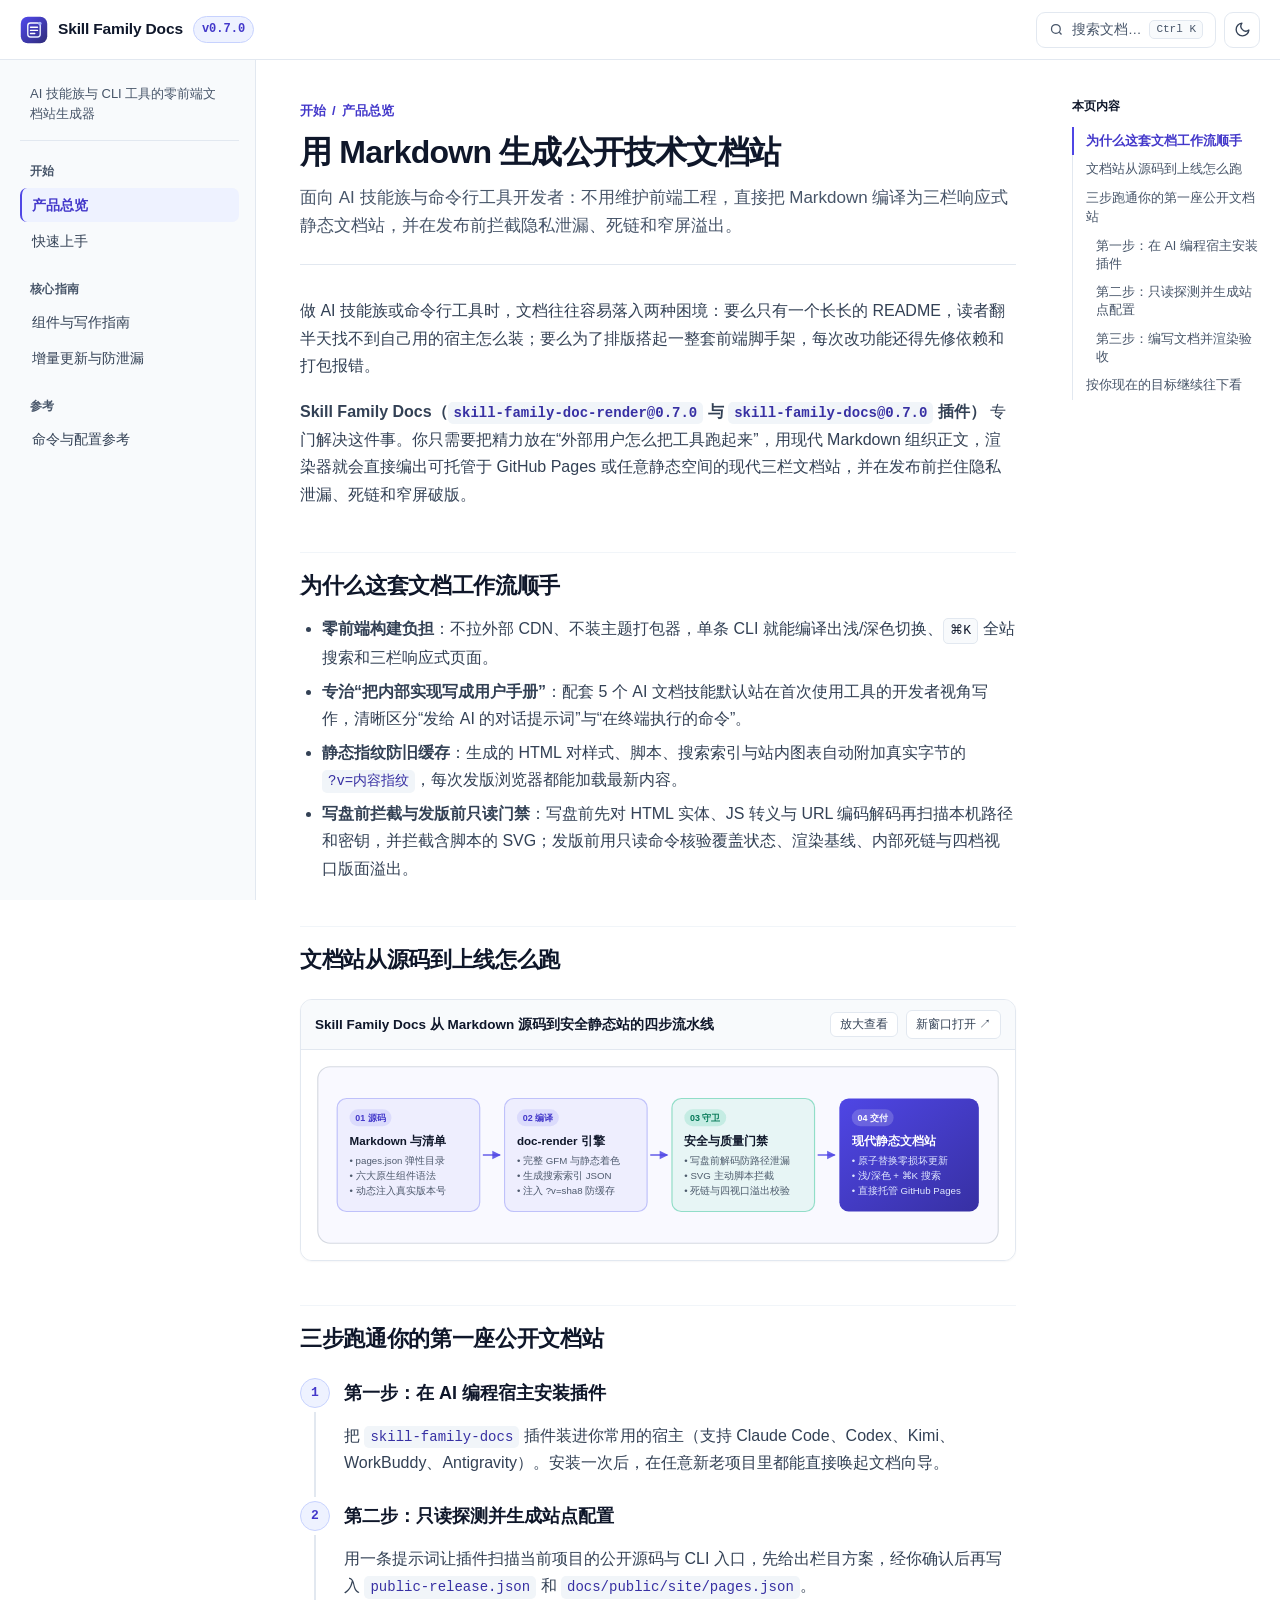
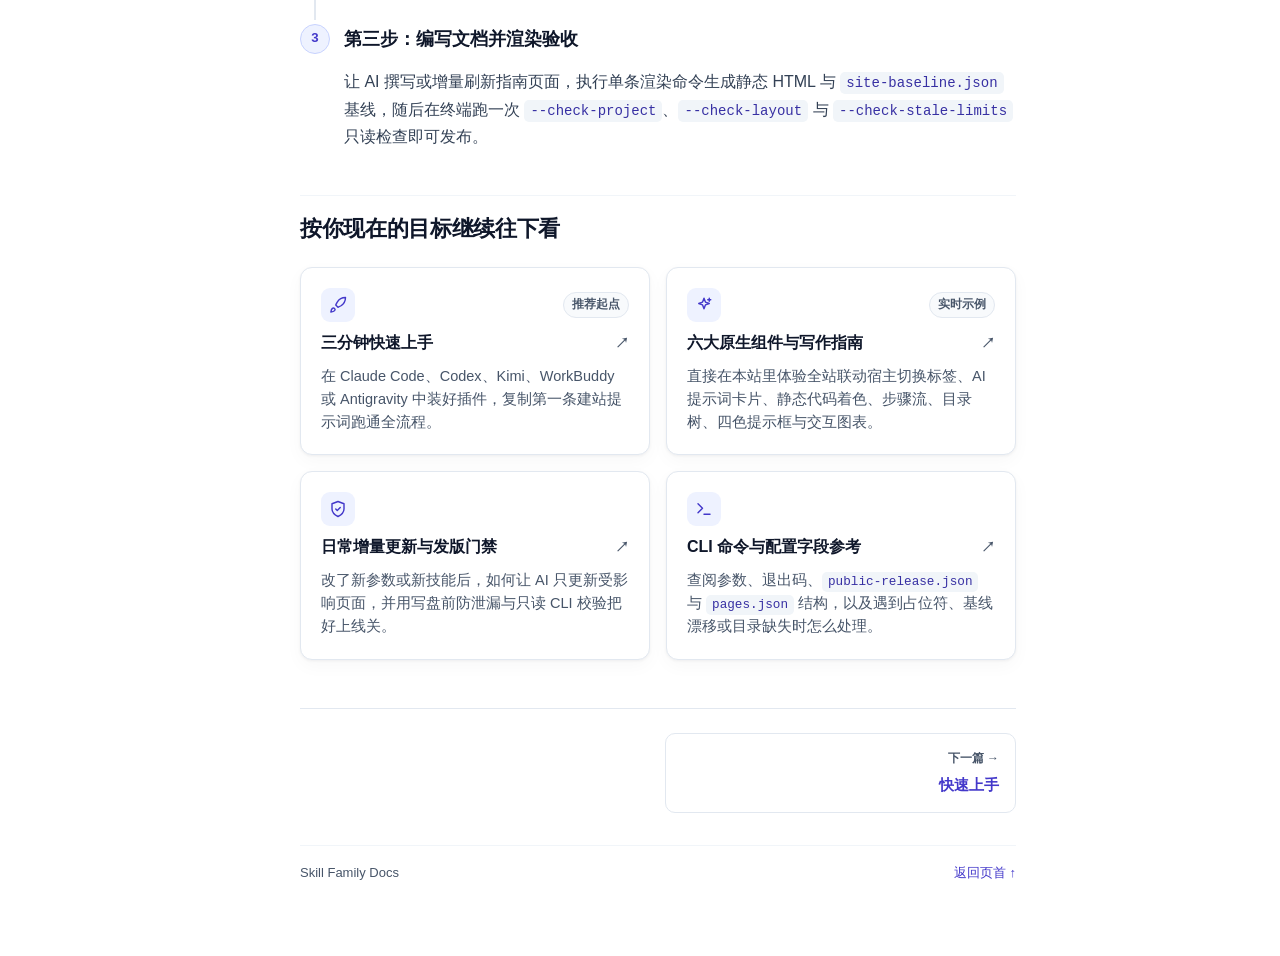
==== commit 00b9367c: "Release 0.7.0" ====
--- a/index.html
+++ b/index.html
@@ -1,62 +1,84 @@
 <!-- generated by skill-family-doc-render -->
 <!doctype html>
-<html lang="zh-CN">
+<html lang="zh-CN" data-search-index="assets/search-index.json?v=b9dc4f77">
 <head>
   <meta charset="utf-8">
   <meta name="viewport" content="width=device-width, initial-scale=1">
-  <meta name="description" content="这套文档帮助插件使用者准备项目、生成第一版知识站，并在产品变化后只更新受影响的内容。日常操作从技能入口开始；命令行参数和渲染细节放在参考页。">
-  <title>开始使用 · Skill Family 文档工具</title>
-  <link rel="icon" href="assets/editorial/mark.svg" type="image/svg+xml">
-  <link rel="stylesheet" href="assets/editorial/style.css">
-  <script src="assets/editorial/site.js" defer></script>
+  <meta name="description" content="面向 AI 技能族与命令行工具开发者：不用维护前端工程，直接把 Markdown 编译为三栏响应式静态文档站，并在发布前拦截隐私泄漏、死链和窄屏溢出。">
+  <title>用 Markdown 生成公开技术文档站 · Skill Family Docs</title>
+  <link rel="icon" href="assets/mark.svg?v=90accb38" type="image/svg+xml">
+  <link rel="stylesheet" href="assets/theme.css?v=5971a6b2">
+  <script src="assets/site.js?v=bc31e30c" defer></script>
 </head>
 <body>
-  <a class="skip-link" href="#editorial-main">跳到正文</a>
+  <a class="skip-link" href="#doc-main">跳到正文</a>
   <header class="site-header">
-    <a class="brand" href="index.html" aria-label="Skill Family 文档工具首页"><img src="assets/editorial/mark.svg" width="30" height="30" alt=""><span>Skill Family 文档工具</span></a>
-    <div class="header-tools">
-      <button class="search-trigger" id="editorial-search-toggle" aria-label="搜索文档" aria-controls="editorial-search-dialog" hidden><svg viewBox="0 0 24 24" aria-hidden="true"><circle cx="10.5" cy="10.5" r="6.5"></circle><path d="m16 16 4.5 4.5"></path></svg><span>搜索文档</span><kbd>Ctrl K</kbd></button>
-      <label class="theme-control" id="editorial-theme-control" hidden><span class="sr-only">外观</span><select id="editorial-theme" aria-label="外观"><option value="system">跟随系统</option><option value="light">浅色</option><option value="dark">深色</option></select></label>
-      <button class="mobile-menu" id="editorial-menu-toggle" aria-label="打开文档目录" aria-controls="editorial-mobile-nav" hidden><svg viewBox="0 0 24 24" aria-hidden="true"><path d="M4 7h16M4 12h16M4 17h16"></path></svg></button>
+    <div class="header-inner">
+      <div class="header-left">
+        <button class="icon-btn mobile-menu-btn" id="doc-menu-toggle" type="button" aria-label="打开导航目录" aria-controls="doc-mobile-nav" hidden><svg viewBox="0 0 24 24" aria-hidden="true"><path d="M4 7h16M4 12h16M4 17h16"></path></svg></button>
+        <a class="brand" href="index.html" aria-label="Skill Family Docs首页">
+          <img src="assets/mark.svg?v=90accb38" width="28" height="28" alt="">
+          <span class="brand-title">Skill Family Docs</span>
+        </a>
+        <span class="version-pill">v0.7.0</span>
+      </div>
+      <div class="header-tools">
+        <button class="search-trigger" id="doc-search-toggle" type="button" aria-label="搜索文档" aria-controls="doc-search-dialog" hidden><svg viewBox="0 0 24 24" aria-hidden="true"><circle cx="11" cy="11" r="7"></circle><path d="m20 20-3.5-3.5"></path></svg><span class="search-trigger-text">搜索文档…</span><kbd>Ctrl K</kbd></button>
+        <button class="icon-btn" id="doc-theme-toggle" type="button" aria-label="切换浅色或深色主题" hidden><svg class="icon-sun" viewBox="0 0 24 24" aria-hidden="true"><circle cx="12" cy="12" r="4"></circle><path d="M12 2v2m0 16v2M4.93 4.93l1.41 1.41m11.32 11.32 1.41 1.41M2 12h2m16 0h2M4.93 19.07l1.41-1.41m11.32-11.32 1.41-1.41"></path></svg><svg class="icon-moon" viewBox="0 0 24 24" aria-hidden="true"><path d="M21 12.8A9 9 0 1 1 11.2 3 7 7 0 0 0 21 12.8Z"></path></svg></button>
+      </div>
     </div>
   </header>
-  <div class="layout">
-    <aside class="sidebar" aria-label="文档导航区"><div class="project-label"><strong>Skill Family 文档工具</strong><p>通过现有技能准备、生成和持续维护公开知识站</p></div><nav id="editorial-desktop-nav" aria-label="文档目录"><div class="nav-group"><p>入门</p><a href="index.html" aria-current="page">开始使用</a><a href="getting-started.html">环境与接入</a></div>
-<div class="nav-group"><p>使用</p><a href="write-docs.html">首次生成</a><a href="render-site.html">刷新与渲染</a><a href="publish-site.html">发布接入</a></div>
-<div class="nav-group"><p>支持与参考</p><a href="troubleshooting.html">排错</a><a href="releases.html">版本与升级</a><a href="plugin-reference.html">技能参考</a><a href="cli-reference.html">CLI 与配置</a></div></nav></aside>
-    <main id="editorial-main" tabindex="-1">
+  <div class="doc-shell">
+    <aside class="sidebar" aria-label="文档目录">
+      <p class="sidebar-summary">AI 技能族与 CLI 工具的零前端文档站生成器</p>
+      <nav id="doc-desktop-nav" aria-label="文档导航"><div class="nav-group"><p class="nav-group-title">开始</p><a class="nav-link" href="index.html" aria-current="page">产品总览</a><a class="nav-link" href="quickstart.html">快速上手</a></div><div class="nav-group"><p class="nav-group-title">核心指南</p><a class="nav-link" href="components-and-authoring.html">组件与写作指南</a><a class="nav-link" href="update-and-gates.html">增量更新与防泄漏</a></div><div class="nav-group"><p class="nav-group-title">参考</p><a class="nav-link" href="cli-and-config.html">命令与配置参考</a></div></nav>
+    </aside>
+    <main id="doc-main" class="doc-main" tabindex="-1">
       <div id="content" aria-hidden="true"></div>
-      <details class="mobile-fallback" id="editorial-mobile-fallback"><summary>文档目录</summary><nav aria-label="窄屏文档目录"><div class="nav-group"><p>入门</p><a href="index.html" aria-current="page">开始使用</a><a href="getting-started.html">环境与接入</a></div>
-<div class="nav-group"><p>使用</p><a href="write-docs.html">首次生成</a><a href="render-site.html">刷新与渲染</a><a href="publish-site.html">发布接入</a></div>
-<div class="nav-group"><p>支持与参考</p><a href="troubleshooting.html">排错</a><a href="releases.html">版本与升级</a><a href="plugin-reference.html">技能参考</a><a href="cli-reference.html">CLI 与配置</a></div></nav></details>
-      <div class="breadcrumb"><span>入门</span><span aria-hidden="true">/</span><span>开始使用</span></div>
-      <article id="index" class="page-home">
-        <div class="home-hero"><div><h1>开始使用</h1><p class="intro">这套文档帮助插件使用者准备项目、生成第一版知识站，并在产品变化后只更新受影响的内容。日常操作从技能入口开始；命令行参数和渲染细节放在参考页。</p><div class="hero-actions"><a class="button primary" href="getting-started.html">环境与接入<span aria-hidden="true">↗</span></a><a class="text-action" href="render-site.html">刷新与渲染 <span aria-hidden="true">→</span></a></div></div><div class="source-illustration" aria-hidden="true"><div class="mini-document"><div class="mini-title"><span class="mini-logo"></span><span class="mini-row long"></span></div><div class="mini-row long"></div><div class="mini-row"></div><div class="mini-rule"></div><div class="mini-toc"><i></i><div><span></span><span></span></div></div></div></div></div><section class="start-section" aria-labelledby="editorial-tasks"><h2 id="editorial-tasks">从一件具体的事开始</h2><div class="route-list"><a href="getting-started.html"><span class="route-number">01</span><div><h3>环境与接入</h3><p>用 skill-family-docs-setup 检查当前项目的知识站环境。下面的提示词是第一个可执行入口；setup 先展示计划，明确同意后才写入。</p></div><span class="route-arrow" aria-hidden="true">↗</span></a><a href="write-docs.html"><span class="route-number">02</span><div><h3>首次生成</h3><p>项目就绪后，skill-family-docs-render-site 将基于已有代码、技能定义、README 文档、配置文件与发布说明，整理出第一版知识站内容。使用者只需提供事实材料与目标读者，无需编写 HTML、CSS 或 JavaScript。</p></div><span class="route-arrow" aria-hidden="true">↗</span></a><a href="render-site.html"><span class="route-number">03</span><div><h3>刷新与渲染</h3><p>产品发生变化时，刷新知识会先判断读者是否受到影响，再修改相关 Markdown。只重新渲染则使用现有内容重建页面，不改正文、目录、模板或覆盖快照。</p></div><span class="route-arrow" aria-hidden="true">↗</span></a><a href="publish-site.html"><span class="route-number">04</span><div><h3>发布接入</h3><p>项目接入 release-skill 后，既有 hooks.docs 会在发布计划冻结前运行只读文档检查。覆盖落后、内容不合规、渲染漂移或链接失效都会阻止准备，并指出恢复入口。门禁不会调用表达模型、改正文或重新渲染。正文需要恢复时，回到 render-site 的拟稿与审校流程，接受后再刷新覆盖。</p></div><span class="route-arrow" aria-hidden="true">↗</span></a></div></section>
-        <h2 id="start" tabindex="-1">从当前任务开始 <a class="heading-link" href="#start" aria-label="定位章节：从当前任务开始">#</a><button class="heading-copy" data-copy-link="start" aria-label="复制章节链接：从当前任务开始" hidden>复制链接</button></h2>
-        <ul class="content-list"><li>项目还没有知识站：先完成<a href="getting-started.html">环境与项目接入</a>。</li><li>项目已就绪：继续<a href="write-docs.html">首次生成知识站</a>。</li><li>产品刚发生变化：使用<a href="render-site.html">刷新与重新渲染</a>判断是否需要改正文。</li><li>发布检查失败：按<a href="publish-site.html">接入发布流程</a>中的恢复提示处理。</li></ul>
-        <p>页面会保留既有地址和教程顺序。刷新知识不会自行调整目录或切换主题。</p>
-        <h2 id="components" tabindex="-1">一次刷新怎样流动 <a class="heading-link" href="#components" aria-label="定位章节：一次刷新怎样流动">#</a><button class="heading-copy" data-copy-link="components" aria-label="复制章节链接：一次刷新怎样流动" hidden>复制链接</button></h2>
-        <p>以“产品命令已经变化，站点仍写着旧用法”为例，维护者先把变化范围、相关代码或公开说明和现有检查结果交给 <code>skill-family-docs-render-site</code>。文档技能判断读者是否受影响，需要更新时按以下流程处理。</p>
-        <p><code>skill-family-docs-style-guard</code> 在起草、内容刷新或显式整篇重写时，将完整原稿、核实材料、读者任务、编辑范围及用户裁决交由独立上下文的中文编辑子智能体处理。该编辑者调用已安装的 <code>humanize-rewrite</code> 共享入口，通过方法注册与解析组件 <code>agent-method-registry</code> 确认项目选择的方法，读取返回的 <code>skillPath</code> 所指向的实现并执行。默认实现为 <code>chinese-humanize-rewrite</code>，实际调用 Qwen 组织文稿；显式覆盖时可选择其他已安装实现，每次仅执行所选一项，不串联或自动融合。</p>
-        <p>编辑者返回完整候选文稿、实际解析结果、执行方式及语义核对结果。文档技能族 Docs 负责公开材料范围、页面身份、技术事实和图文信息。负责当前文档任务的主调用方对照技术事实通读全文，核对条件、例外、限制、命令、版本、引用、页面身份与图文信息，并完成验收。主调用方验收通过后，才由 <code>render-site</code> 沿既有路径写入站点源目录 <code>site.dir</code>。编辑者接受候选文稿，不能代替这次验收。</p>
-        <p><code>public-release.json</code> 选择内容目录、输出目录、版本来源和覆盖输入，<code>pages.json</code> 决定页面地址与导航。<code>skill-family-doc-render</code> 根据这些输入生成静态页面，并检查覆盖、链接、安全和产物一致性。发布文档检查只读复查同一候选；它不会调用大语言模型（LLM），也不会替维护者改正文或发布站点。</p>
-        <p>这条流向给出了排错入口。页面说错了，回到 Markdown 和事实来源；Markdown 正确但页面不一致，重新渲染并检查；无法确认是否上线，查询正式发布证据。</p>
-        <p>站点当前内容对应文档插件 <code>0.6.8</code>、渲染器 <code>0.6.8</code> 和发布工具 <code>0.9.32</code> 的本地来源。来源版本不等于公开可安装版本，安装前仍需核对正式分发结果。</p>
-        <h2 id="reference" tabindex="-1">已经熟悉流程 <a class="heading-link" href="#reference" aria-label="定位章节：已经熟悉流程">#</a><button class="heading-copy" data-copy-link="reference" aria-label="复制章节链接：已经熟悉流程" hidden>复制链接</button></h2>
-        <p>需要查边界时，可直接打开<a href="plugin-reference.html">技能参考</a>、<a href="cli-reference.html">CLI 与配置参考</a>、<a href="troubleshooting.html">排错</a>或<a href="releases.html">版本与升级</a>。</p>
+      <details class="mobile-fallback" id="doc-mobile-fallback">
+        <summary>文档目录</summary>
+        <nav aria-label="窄屏文档目录"><div class="nav-group"><p class="nav-group-title">开始</p><a class="nav-link" href="index.html" aria-current="page">产品总览</a><a class="nav-link" href="quickstart.html">快速上手</a></div><div class="nav-group"><p class="nav-group-title">核心指南</p><a class="nav-link" href="components-and-authoring.html">组件与写作指南</a><a class="nav-link" href="update-and-gates.html">增量更新与防泄漏</a></div><div class="nav-group"><p class="nav-group-title">参考</p><a class="nav-link" href="cli-and-config.html">命令与配置参考</a></div></nav>
+      </details>
+      <article id="index" class="doc-article">
+        <header class="page-header">
+          <div class="breadcrumb"><span>开始</span><span aria-hidden="true">/</span><span>产品总览</span></div>
+          <h1>用 Markdown 生成公开技术文档站</h1>
+          <p class="page-summary">面向 AI 技能族与命令行工具开发者：不用维护前端工程，直接把 Markdown 编译为三栏响应式静态文档站，并在发布前拦截隐私泄漏、死链和窄屏溢出。</p>
+        </header>
+        <p>做 AI 技能族或命令行工具时，文档往往容易落入两种困境：要么只有一个长长的 README，读者翻半天找不到自己用的宿主怎么装；要么为了排版搭起一整套前端脚手架，每次改功能还得先修依赖和打包报错。</p>
+<p><strong>Skill Family Docs（<code>skill-family-doc-render@0.7.0</code> 与 <code>skill-family-docs@0.7.0</code> 插件）</strong> 专门解决这件事。你只需要把精力放在“外部用户怎么把工具跑起来”，用现代 Markdown 组织正文，渲染器就会直接编出可托管于 GitHub Pages 或任意静态空间的现代三栏文档站，并在发布前拦住隐私泄漏、死链和窄屏破版。</p>
+<h2 id="why-skill-family-docs" tabindex="-1">为什么这套文档工作流顺手<a class="heading-anchor" href="#why-skill-family-docs" data-copy-link="why-skill-family-docs" aria-label="复制本节链接" title="复制链接">#</a></h2>
+<ul><li><strong>零前端构建负担</strong>：不拉外部 CDN、不装主题打包器，单条 CLI 就能编译出浅/深色切换、<kbd>⌘K</kbd> 全站搜索和三栏响应式页面。</li><li><strong>专治“把内部实现写成用户手册”</strong>：配套 5 个 AI 文档技能默认站在首次使用工具的开发者视角写作，清晰区分“发给 AI 的对话提示词”与“在终端执行的命令”。</li><li><strong>静态指纹防旧缓存</strong>：生成的 HTML 对样式、脚本、搜索索引与站内图表自动附加真实字节的 <code>?v=内容指纹</code>，每次发版浏览器都能加载最新内容。</li><li><strong>写盘前拦截与发版前只读门禁</strong>：写盘前先对 HTML 实体、JS 转义与 URL 编码解码再扫描本机路径和密钥，并拦截含脚本的 SVG；发版前用只读命令核验覆盖状态、渲染基线、内部死链与四档视口版面溢出。</li></ul>
+<h2 id="how-it-works" tabindex="-1">文档站从源码到上线怎么跑<a class="heading-anchor" href="#how-it-works" data-copy-link="how-it-works" aria-label="复制本节链接" title="复制链接">#</a></h2>
+<figure class="diagram-frame"><div class="diagram-head"><span class="diagram-title">Skill Family Docs 从 Markdown 源码到安全静态站的四步流水线</span><div class="diagram-actions"><button class="diagram-action-btn" type="button" data-diagram-expand="assets/diagrams/workflow.svg?v=bb3dc057" data-diagram-kind="svg" data-diagram-title="Skill Family Docs 从 Markdown 源码到安全静态站的四步流水线" hidden>放大查看</button><a class="diagram-action-btn" href="assets/diagrams/workflow.svg?v=bb3dc057" target="_blank" rel="noopener noreferrer">新窗口打开 ↗</a></div></div><div class="diagram-body"><img src="assets/diagrams/workflow.svg?v=bb3dc057" alt="Skill Family Docs 从 Markdown 源码到安全静态站的四步流水线" loading="lazy"></div></figure>
+<h2 id="three-steps-overview" tabindex="-1">三步跑通你的第一座公开文档站<a class="heading-anchor" href="#three-steps-overview" data-copy-link="three-steps-overview" aria-label="复制本节链接" title="复制链接">#</a></h2>
+<ol class="doc-steps"><li class="doc-step"><span class="step-num" aria-hidden="true">1</span><div class="step-body"><h3 class="step-title" id="overview-step-1" tabindex="-1">第一步：在 AI 编程宿主安装插件</h3><p>把 <code>skill-family-docs</code> 插件装进你常用的宿主（支持 Claude Code、Codex、Kimi、WorkBuddy、Antigravity）。安装一次后，在任意新老项目里都能直接唤起文档向导。</p></div></li><li class="doc-step"><span class="step-num" aria-hidden="true">2</span><div class="step-body"><h3 class="step-title" id="overview-step-2" tabindex="-1">第二步：只读探测并生成站点配置</h3><p>用一条提示词让插件扫描当前项目的公开源码与 CLI 入口，先给出栏目方案，经你确认后再写入 <code>public-release.json</code> 和 <code>docs/public/site/pages.json</code>。</p></div></li><li class="doc-step"><span class="step-num" aria-hidden="true">3</span><div class="step-body"><h3 class="step-title" id="overview-step-3" tabindex="-1">第三步：编写文档并渲染验收</h3><p>让 AI 撰写或增量刷新指南页面，执行单条渲染命令生成静态 HTML 与 <code>site-baseline.json</code> 基线，随后在终端跑一次 <code>--check-project</code>、<code>--check-layout</code> 与 <code>--check-stale-limits</code> 只读检查即可发布。</p></div></li></ol>
+<h2 id="explore-next" tabindex="-1">按你现在的目标继续往下看<a class="heading-anchor" href="#explore-next" data-copy-link="explore-next" aria-label="复制本节链接" title="复制链接">#</a></h2>
+<div class="doc-cards"><a class="doc-card is-link" href="quickstart.html"><div class="doc-card-head"><span class="doc-card-icon" aria-hidden="true"><svg viewBox="0 0 24 24" aria-hidden="true"><path d="M4.5 16.5c-1.5 1.26-2 5-2 5s3.74-.5 5-2c.71-.84.7-2.13-.09-2.91a2.18 2.18 0 0 0-2.91-.09Z"></path><path d="m12 15-3-3a22 22 0 0 1 2-3.95A12.88 12.88 0 0 1 22 2c0 2.72-.78 7.5-6 11a22.35 22.35 0 0 1-4 2Z"></path></svg></span><span class="doc-card-badge">推荐起点</span></div><h3 class="doc-card-title"><span>三分钟快速上手</span><span class="doc-card-arrow" aria-hidden="true">↗</span></h3><div class="doc-card-body"><p>在 Claude Code、Codex、Kimi、WorkBuddy 或 Antigravity 中装好插件，复制第一条建站提示词跑通全流程。</p></div></a><a class="doc-card is-link" href="components-and-authoring.html"><div class="doc-card-head"><span class="doc-card-icon" aria-hidden="true"><svg viewBox="0 0 24 24" aria-hidden="true"><path d="m12 3 1.9 5.1L19 10l-5.1 1.9L12 17l-1.9-5.1L5 10l5.1-1.9Z"></path><path d="M19 3v4M21 5h-4"></path></svg></span><span class="doc-card-badge">实时示例</span></div><h3 class="doc-card-title"><span>六大原生组件与写作指南</span><span class="doc-card-arrow" aria-hidden="true">↗</span></h3><div class="doc-card-body"><p>直接在本站里体验全站联动宿主切换标签、AI 提示词卡片、静态代码着色、步骤流、目录树、四色提示框与交互图表。</p></div></a><a class="doc-card is-link" href="update-and-gates.html"><div class="doc-card-head"><span class="doc-card-icon" aria-hidden="true"><svg viewBox="0 0 24 24" aria-hidden="true"><path d="M12 22s8-4 8-10V5l-8-3-8 3v7c0 6 8 10 8 10Z"></path><path d="m9 12 2 2 4-4"></path></svg></span></div><h3 class="doc-card-title"><span>日常增量更新与发版门禁</span><span class="doc-card-arrow" aria-hidden="true">↗</span></h3><div class="doc-card-body"><p>改了新参数或新技能后，如何让 AI 只更新受影响页面，并用写盘前防泄漏与只读 CLI 校验把好上线关。</p></div></a><a class="doc-card is-link" href="cli-and-config.html"><div class="doc-card-head"><span class="doc-card-icon" aria-hidden="true"><svg viewBox="0 0 24 24" aria-hidden="true"><polyline points="4 17 10 11 4 5"></polyline><line x1="12" y1="19" x2="20" y2="19"></line></svg></span></div><h3 class="doc-card-title"><span>CLI 命令与配置字段参考</span><span class="doc-card-arrow" aria-hidden="true">↗</span></h3><div class="doc-card-body"><p>查阅参数、退出码、<code>public-release.json</code> 与 <code>pages.json</code> 结构，以及遇到占位符、基线漂移或目录缺失时怎么处理。</p></div></a></div>
+        <nav class="page-pager" aria-label="文档翻页"><a class="pager-link is-next" href="quickstart.html" rel="next"><span class="pager-dir">下一篇 →</span><span class="pager-title">快速上手</span></a></nav>
       </article>
-      <footer class="article-footer"><span>Skill Family 文档工具</span><a href="#editorial-main">返回页首 ↑</a></footer>
+      <footer class="article-footer">
+        <span>Skill Family Docs</span>
+        <a href="#doc-main">返回页首 ↑</a>
+      </footer>
     </main>
-    <aside class="page-outline" aria-label="页内目录"><div class="outline-sticky"><p class="outline-label">本页内容</p><nav id="editorial-page-toc" aria-label="本页内容"><a class="toc-level-2" href="#start">从当前任务开始</a><a class="toc-level-2" href="#components">一次刷新怎样流动</a><a class="toc-level-2" href="#reference">已经熟悉流程</a></nav></div></aside>
+    <aside class="page-outline" aria-label="页内目录"><p class="outline-label">本页内容</p><nav class="outline-nav" id="doc-page-toc" aria-label="本页内容"><a class="toc-level-2" href="#why-skill-family-docs">为什么这套文档工作流顺手</a><a class="toc-level-2" href="#how-it-works">文档站从源码到上线怎么跑</a><a class="toc-level-2" href="#three-steps-overview">三步跑通你的第一座公开文档站</a><a class="toc-level-3" href="#overview-step-1">第一步：在 AI 编程宿主安装插件</a><a class="toc-level-3" href="#overview-step-2">第二步：只读探测并生成站点配置</a><a class="toc-level-3" href="#overview-step-3">第三步：编写文档并渲染验收</a><a class="toc-level-2" href="#explore-next">按你现在的目标继续往下看</a></nav></aside>
   </div>
-  <dialog id="editorial-search-dialog" aria-labelledby="editorial-search-title">
-    <div class="search-dialog-head"><svg viewBox="0 0 24 24" aria-hidden="true"><circle cx="10.5" cy="10.5" r="6.5"></circle><path d="m16 16 4.5 4.5"></path></svg><h2 id="editorial-search-title" class="sr-only">搜索文档</h2><input id="editorial-search-input" type="search" placeholder="搜索页面、章节与正文" autocomplete="off" aria-label="搜索页面、章节与正文"><button class="dialog-close" id="editorial-close-search" aria-label="关闭搜索">Esc</button></div>
-    <p class="search-count" id="editorial-search-count" role="status"></p><div id="editorial-search-results"></div><p class="sr-only" id="editorial-search-active" aria-live="polite"></p><div class="search-help"><span>↑ ↓ 选择 · Enter 打开</span><span>Esc 关闭</span></div>
+  <dialog class="doc-dialog" id="doc-search-dialog" aria-labelledby="doc-search-title">
+    <div class="search-dialog-head"><svg viewBox="0 0 24 24" aria-hidden="true"><circle cx="11" cy="11" r="7"></circle><path d="m20 20-3.5-3.5"></path></svg><h2 id="doc-search-title" class="sr-only">搜索文档</h2><input id="doc-search-input" type="search" placeholder="搜索文档、命令、组件或关键字…" autocomplete="off" aria-label="搜索文档"><button class="dialog-close" id="doc-close-search" type="button" aria-label="关闭搜索">Esc</button></div>
+    <p class="search-count" id="doc-search-count" role="status"></p>
+    <div class="search-results" id="doc-search-results"></div>
+    <p class="sr-only" id="doc-search-active" aria-live="polite"></p>
+    <div class="search-help"><span>↑ ↓ 选择 · Enter 跳转</span><span>Esc 关闭</span></div>
   </dialog>
-  <dialog id="editorial-mobile-nav" aria-labelledby="editorial-menu-title"><div class="mobile-nav-head"><strong id="editorial-menu-title">文档目录</strong><button id="editorial-close-menu">关闭</button></div><nav aria-label="移动文档目录"><div class="nav-group"><p>入门</p><a href="index.html" aria-current="page">开始使用</a><a href="getting-started.html">环境与接入</a></div>
-<div class="nav-group"><p>使用</p><a href="write-docs.html">首次生成</a><a href="render-site.html">刷新与渲染</a><a href="publish-site.html">发布接入</a></div>
-<div class="nav-group"><p>支持与参考</p><a href="troubleshooting.html">排错</a><a href="releases.html">版本与升级</a><a href="plugin-reference.html">技能参考</a><a href="cli-reference.html">CLI 与配置</a></div></nav></dialog>
-  <div class="toast" id="editorial-toast" role="status" aria-live="polite"></div>
-  <script id="editorial-search-data" type="application/json">[{"title":"开始使用","page":"开始使用","href":"index.html","content":"这套文档帮助插件使用者准备项目、生成第一版知识站，并在产品变化后只更新受影响的内容。日常操作从技能入口开始；命令行参数和渲染细节放在参考页。 从当前任务开始 项目还没有知识站：先完成环境与项目接入。 项目已就绪：继续首次生成知识站。 产品刚发生变化：使用刷新与重新渲染判断是否需要改正文。 发布检查失败：按接入发布流程中的恢复提示处理。 页面会保留既有地址和教程顺序。刷新知识不会自行调整目录或切换主题。 一次刷新怎样流动 以“产品命令已经变化，站点仍写着旧用法”为例，维护者先把变化范围、相关代码或公开说明和现有检查结果交给 skill-family-docs-render-site。文档技能判断读者是否受影响，需要更新时按以下流程处理。 skill-family-docs-style-guard 在起草、内容刷新或显式整篇重写时，将完整原稿、核实材料、读者任务、编辑范围及用户裁决交由独立上下文的中文编辑子智能体处理。该编辑者调用已安装的 humanize-rewrite 共享入口，通过方法注册与解析组件 agent-method-registry 确认项目选择的方法，读取返回的 skillPath 所指向的实现并执行。默认实现为 chinese-humanize-rewrite，实际调用 Qwen 组织文稿；显式覆盖时可选择其他已安装实现，每次仅执行所选一项，不串联或自动融合。 编辑者返回完整候选文稿、实际解析结果、执行方式及语义核对结果。文档技能族 Docs 负责公开材料范围、页面身份、技术事实和图文信息。负责当前文档任务的主调用方对照技术事实通读全文，核对条件、例外、限制、命令、版本、引用、页面身份与图文信息，并完成验收。主调用方验收通过后，才由 render-site 沿既有路径写入站点源目录 site.dir。编辑者接受候选文稿，不能代替这次验收。 public-release.json 选择内容目录、输出目录、版本来源和覆盖输入，pages.json 决定页面地址与导航。skill-family-doc-render 根据这些输入生成静态页面，并检查覆盖、链接、安全和产物一致性。发布文档检查只读复查同一候选；它不会调用大语言模型（LLM），也不会替维护者改正文或发布站点。 这条流向给出了排错入口。页面说错了，回到 Markdown 和事实来源；Markdown 正确但页面不一致，重新渲染并检查；无法确认是否上线，查询正式发布证据。 站点当前内容对应文档插件 0.6.8、渲染器 0.6.8 和发布工具 0.9.32 的本地来源。来源版本不等于公开可安装版本，安装前仍需核对正式分发结果。 已经熟悉流程 需要查边界时，可直接打开技能参考、CLI 与配置参考、排错或版本与升级。"},{"title":"从当前任务开始","page":"开始使用","href":"index.html#start","content":"项目还没有知识站：先完成环境与项目接入。 项目已就绪：继续首次生成知识站。 产品刚发生变化：使用刷新与重新渲染判断是否需要改正文。 发布检查失败：按接入发布流程中的恢复提示处理。 页面会保留既有地址和教程顺序。刷新知识不会自行调整目录或切换主题。"},{"title":"一次刷新怎样流动","page":"开始使用","href":"index.html#components","content":"以“产品命令已经变化，站点仍写着旧用法”为例，维护者先把变化范围、相关代码或公开说明和现有检查结果交给 skill-family-docs-render-site。文档技能判断读者是否受影响，需要更新时按以下流程处理。 skill-family-docs-style-guard 在起草、内容刷新或显式整篇重写时，将完整原稿、核实材料、读者任务、编辑范围及用户裁决交由独立上下文的中文编辑子智能体处理。该编辑者调用已安装的 humanize-rewrite 共享入口，通过方法注册与解析组件 agent-method-registry 确认项目选择的方法，读取返回的 skillPath 所指向的实现并执行。默认实现为 chinese-humanize-rewrite，实际调用 Qwen 组织文稿；显式覆盖时可选择其他已安装实现，每次仅执行所选一项，不串联或自动融合。 编辑者返回完整候选文稿、实际解析结果、执行方式及语义核对结果。文档技能族 Docs 负责公开材料范围、页面身份、技术事实和图文信息。负责当前文档任务的主调用方对照技术事实通读全文，核对条件、例外、限制、命令、版本、引用、页面身份与图文信息，并完成验收。主调用方验收通过后，才由 render-site 沿既有路径写入站点源目录 site.dir。编辑者接受候选文稿，不能代替这次验收。 public-release.json 选择内容目录、输出目录、版本来源和覆盖输入，pages.json 决定页面地址与导航。skill-family-doc-render 根据这些输入生成静态页面，并检查覆盖、链接、安全和产物一致性。发布文档检查只读复查同一候选；它不会调用大语言模型（LLM），也不会替维护者改正文或发布站点。 这条流向给出了排错入口。页面说错了，回到 Markdown 和事实来源；Markdown 正确但页面不一致，重新渲染并检查；无法确认是否上线，查询正式发布证据。 站点当前内容对应文档插件 0.6.8、渲染器 0.6.8 和发布工具 0.9.32 的本地来源。来源版本不等于公开可安装版本，安装前仍需核对正式分发结果。"},{"title":"已经熟悉流程","page":"开始使用","href":"index.html#reference","content":"需要查边界时，可直接打开技能参考、CLI 与配置参考、排错或版本与升级。"},{"title":"环境与项目接入","page":"环境与项目接入","href":"getting-started.html","content":"用 skill-family-docs-setup 检查当前项目的知识站环境。下面的提示词是第一个可执行入口；setup 先展示计划，明确同意后才写入。 发起接入请求 在目标项目的任务中使用这段提示词： 请使用 skill-family-docs-setup 检查并接入当前项目的知识站。保留已有文档检查，只补缺少的本地配置；不要创建远端，不要发布。完成后列出改动、运行命令和成功信号。 这段提示词启动接入事务，不授权执行尚未展示的计划。setup 会先用零写入方式核对精确发布包的公开合同，再列出官方版本、配置值、安装命令、将创建或保持不变的路径、不会执行的动作和成功信号，然后询问是否执行。授权前的 Git 查询会禁用 optional locks。确认计划后可以回复“按以上计划执行”。整份计划存在未定字段、执行前发现依据变化，或需要增加计划外命令时，setup 重新展示完整计划并再次取得授权。若只想检查，把“检查并接入”改成“只读检查，不修改文件”。 需要提供什么 当前项目目录和允许公开的材料范围。 已有 README、规格、技能、配置和发布说明。 必须保留的文档检查及其运行目录。 已知的输出目录、版本来源或发布配置冲突。 setup 会先读取项目的 Node.js 约束，再核对实际运行时和精确依赖。版本来源、输出路径或已有检查发生冲突时，它应列出具体差异，不会直接覆盖。 setup 还会逐项展开 site.coverage.inputs，核对模式实际命中的文件。覆盖范围只保留源码、配置、权威文档和版本来源；缓存、日志、安装依赖、生成物与临时构建内容应排除。合法但尚未被 Git 跟踪的新源码或正文仍属于产品输入，不能因为忽略规则而丢失。 覆盖模式只使用普通相对路径、* 和 **。现有快照恰好一致，不代表宽泛模式已经选对；发现模式命中缓存等不稳定文件时，只读诊断会列出具体模式、意外文件和收窄方向。 setup 优先复用项目已有的精确版本 CLI（命令行工具）。它通过宿主 Web 或不写文件的 registry HTTP 查询核实官方已发布版本；只有会写缓存或日志的客户端可用时，停止并报告前提不足。找不到已有 CLI 时，它按项目政策形成接入计划： 项目允许添加工具依赖时，计划列出当前包管理器的完整精确安装命令；用户批准后，setup 才修改包清单和锁文件。 项目禁止 devDependencies，但明确允许精确版本的外部 QA（质量检查）工具时，计划列出精确版本的临时调用；用户批准前不运行会隐式安装依赖的命令，也不修改包清单和锁文件。 两条路径都不符合项目政策时，setup 会停止接入并报告阻塞。 setup 只有在完整解析配置，或对全文件完成精确搜索后，才能判断字段不存在。文件开头、局部片段或被截断的输出不能证明 hooks.docs 等字段缺失。 配置起草与刷新使用的模型 humanize-rewrite 是独立技能族提供的共享中文编辑入口，首次接入可从公开坐标 ifoohoo/humanize-rewrite v0.1.0 获取依赖，市场与插件名称均为 humanize-rewrite。 Codex 用户依次执行两条命令，先执行 codex plugin marketplace add ifoohoo/humanize-rewrite，再执行 codex plugin add humanize-rewrite@humanize-rewrite。Claude Code 用户通过标准插件市场添加与安装流程，使用同一公开项目与同名插件。 安装完成后，调用已安装的 humanize-rewrite-setup 检查运行依赖与所选实现的模型配置。开发维护者可继续使用本地可核验工作区或个人链接，首次用户无需寻找相邻私有工作区。 默认方法为 chinese-humanize-rewrite，当项目未通过 agent-methods.yaml 显式覆盖时启用。若存在该文件，用户可指定 shuorenhua 或其他已安装的合法实现；方法被禁用、配置无效、方法缺失或指向错误入口时，系统将停止执行，不回退至默认方法，且保留已有合法选择及其他注册项。Registry 根据默认目录和项目覆盖配置解析所选实现。 配置由所选实现决定：chinese-humanize-rewrite 默认使用 LLM_BASE_URL 和 LLM_API_KEY，默认模型为 qwen3-30b-a3b-instruct-2507；可选开启开放式审阅，通过 READABILITY_REVIEW_* 配置项控制。Docs 不再使用旧的 SKILL_FAMILY_DOCS_* 配置模型。检查只报告变量是否配置，不显示变量值或密钥。表达配置检查在本地完成，不调用模型，不外发文稿内容；站点接入可联网查询官方分发版本，因此整个 setup 并非离线操作。环境变量需在宿主启动进程时继承，变更后未生效时应重载配置并重启宿主。分别报告方法是否解析成功、模型配置是否齐全、真实改写是否完成；安装或检查完成不能当作改写完成。 仅重新渲染、机械检查、读取证明、覆盖检查与刷新、治理及发布检查无需模型配置。表达能力缺失只阻断起草、内容刷新与整篇重写。 接入会补齐什么 接入流程只处理缺项：精确的渲染包依赖、public-release.json 中的站点项、页面清单、经过实际展开核对的覆盖配置，以及项目已有的文档检查入口。正文仍由 skill-family-docs-render-site 在首次生成阶段创建。 项目已经使用自定义渲染器、HTML 源或自有站点命令时，setup 不会简单返回“不适用”，也不修复原渲染器。它会核对源目录、输出目录、命令和发布检查是否争用，再提供实际可行的保留现状、兼容接入或显式迁移路径。用户选择并批准其中一条计划后才写入；显式迁移的正文转换和首次生成仍交给 render-site。 项目已经采用 release-skill 时，新站检查进入现有 hooks.docs 调用链。setup 保留原命令、顺序和失败传播；现有入口无法安全组合时，它会报告冲突，不会替换原检查或另建旁路 hook。项目尚未配置发布目标时，本地知识站仍可就绪；结果应明确写明“发布集成未配置”，不能猜测远端。 怎样确认就绪 检查项 成功信号 运行环境 Node.js 路径与版本满足项目约束，精确依赖可定位 内容范围 输入目录、输出目录和公开边界已经确认 文档检查 原检查继续运行，新站检查进入同一失败传播路径 重复接入 配置和锁文件字节不变；只有正文、覆盖、渲染和只读项目检查都满足时才报告“已就绪，无需变更” 配置接好但正文尚未生成时，setup 报告“接入配置完成，等待首次生成”，随后转到首次生成知识站。正文、覆盖或渲染有待处理时，它报告“已接入，站点待处理”。若 setup 报冲突，先按排错确认应保留的配置。 接入失败后怎么做 保留原始错误、命令退出码和文件差异。环境错误先修正运行时；配置冲突先确定权威路径；缺少发布目标则停在本地就绪状态。不要通过删除原检查或放宽安全规则来取得通过结果。"},{"title":"发起接入请求","page":"环境与项目接入","href":"getting-started.html#request","content":"在目标项目的任务中使用这段提示词： 请使用 skill-family-docs-setup 检查并接入当前项目的知识站。保留已有文档检查，只补缺少的本地配置；不要创建远端，不要发布。完成后列出改动、运行命令和成功信号。 这段提示词启动接入事务，不授权执行尚未展示的计划。setup 会先用零写入方式核对精确发布包的公开合同，再列出官方版本、配置值、安装命令、将创建或保持不变的路径、不会执行的动作和成功信号，然后询问是否执行。授权前的 Git 查询会禁用 optional locks。确认计划后可以回复“按以上计划执行”。整份计划存在未定字段、执行前发现依据变化，或需要增加计划外命令时，setup 重新展示完整计划并再次取得授权。若只想检查，把“检查并接入”改成“只读检查，不修改文件”。"},{"title":"需要提供什么","page":"环境与项目接入","href":"getting-started.html#inputs","content":"当前项目目录和允许公开的材料范围。 已有 README、规格、技能、配置和发布说明。 必须保留的文档检查及其运行目录。 已知的输出目录、版本来源或发布配置冲突。 setup 会先读取项目的 Node.js 约束，再核对实际运行时和精确依赖。版本来源、输出路径或已有检查发生冲突时，它应列出具体差异，不会直接覆盖。 setup 还会逐项展开 site.coverage.inputs，核对模式实际命中的文件。覆盖范围只保留源码、配置、权威文档和版本来源；缓存、日志、安装依赖、生成物与临时构建内容应排除。合法但尚未被 Git 跟踪的新源码或正文仍属于产品输入，不能因为忽略规则而丢失。 覆盖模式只使用普通相对路径、* 和 **。现有快照恰好一致，不代表宽泛模式已经选对；发现模式命中缓存等不稳定文件时，只读诊断会列出具体模式、意外文件和收窄方向。 setup 优先复用项目已有的精确版本 CLI（命令行工具）。它通过宿主 Web 或不写文件的 registry HTTP 查询核实官方已发布版本；只有会写缓存或日志的客户端可用时，停止并报告前提不足。找不到已有 CLI 时，它按项目政策形成接入计划： 项目允许添加工具依赖时，计划列出当前包管理器的完整精确安装命令；用户批准后，setup 才修改包清单和锁文件。 项目禁止 devDependencies，但明确允许精确版本的外部 QA（质量检查）工具时，计划列出精确版本的临时调用；用户批准前不运行会隐式安装依赖的命令，也不修改包清单和锁文件。 两条路径都不符合项目政策时，setup 会停止接入并报告阻塞。 setup 只有在完整解析配置，或对全文件完成精确搜索后，才能判断字段不存在。文件开头、局部片段或被截断的输出不能证明 hooks.docs 等字段缺失。"},{"title":"配置起草与刷新使用的模型","page":"环境与项目接入","href":"getting-started.html#expression-config","content":"humanize-rewrite 是独立技能族提供的共享中文编辑入口，首次接入可从公开坐标 ifoohoo/humanize-rewrite v0.1.0 获取依赖，市场与插件名称均为 humanize-rewrite。 Codex 用户依次执行两条命令，先执行 codex plugin marketplace add ifoohoo/humanize-rewrite，再执行 codex plugin add humanize-rewrite@humanize-rewrite。Claude Code 用户通过标准插件市场添加与安装流程，使用同一公开项目与同名插件。 安装完成后，调用已安装的 humanize-rewrite-setup 检查运行依赖与所选实现的模型配置。开发维护者可继续使用本地可核验工作区或个人链接，首次用户无需寻找相邻私有工作区。 默认方法为 chinese-humanize-rewrite，当项目未通过 agent-methods.yaml 显式覆盖时启用。若存在该文件，用户可指定 shuorenhua 或其他已安装的合法实现；方法被禁用、配置无效、方法缺失或指向错误入口时，系统将停止执行，不回退至默认方法，且保留已有合法选择及其他注册项。Registry 根据默认目录和项目覆盖配置解析所选实现。 配置由所选实现决定：chinese-humanize-rewrite 默认使用 LLM_BASE_URL 和 LLM_API_KEY，默认模型为 qwen3-30b-a3b-instruct-2507；可选开启开放式审阅，通过 READABILITY_REVIEW_* 配置项控制。Docs 不再使用旧的 SKILL_FAMILY_DOCS_* 配置模型。检查只报告变量是否配置，不显示变量值或密钥。表达配置检查在本地完成，不调用模型，不外发文稿内容；站点接入可联网查询官方分发版本，因此整个 setup 并非离线操作。环境变量需在宿主启动进程时继承，变更后未生效时应重载配置并重启宿主。分别报告方法是否解析成功、模型配置是否齐全、真实改写是否完成；安装或检查完成不能当作改写完成。 仅重新渲染、机械检查、读取证明、覆盖检查与刷新、治理及发布检查无需模型配置。表达能力缺失只阻断起草、内容刷新与整篇重写。"},{"title":"接入会补齐什么","page":"环境与项目接入","href":"getting-started.html#changes","content":"接入流程只处理缺项：精确的渲染包依赖、public-release.json 中的站点项、页面清单、经过实际展开核对的覆盖配置，以及项目已有的文档检查入口。正文仍由 skill-family-docs-render-site 在首次生成阶段创建。 项目已经使用自定义渲染器、HTML 源或自有站点命令时，setup 不会简单返回“不适用”，也不修复原渲染器。它会核对源目录、输出目录、命令和发布检查是否争用，再提供实际可行的保留现状、兼容接入或显式迁移路径。用户选择并批准其中一条计划后才写入；显式迁移的正文转换和首次生成仍交给 render-site。 项目已经采用 release-skill 时，新站检查进入现有 hooks.docs 调用链。setup 保留原命令、顺序和失败传播；现有入口无法安全组合时，它会报告冲突，不会替换原检查或另建旁路 hook。项目尚未配置发布目标时，本地知识站仍可就绪；结果应明确写明“发布集成未配置”，不能猜测远端。"},{"title":"怎样确认就绪","page":"环境与项目接入","href":"getting-started.html#result","content":"检查项 成功信号 运行环境 Node.js 路径与版本满足项目约束，精确依赖可定位 内容范围 输入目录、输出目录和公开边界已经确认 文档检查 原检查继续运行，新站检查进入同一失败传播路径 重复接入 配置和锁文件字节不变；只有正文、覆盖、渲染和只读项目检查都满足时才报告“已就绪，无需变更” 配置接好但正文尚未生成时，setup 报告“接入配置完成，等待首次生成”，随后转到首次生成知识站。正文、覆盖或渲染有待处理时，它报告“已接入，站点待处理”。若 setup 报冲突，先按排错确认应保留的配置。"},{"title":"接入失败后怎么做","page":"环境与项目接入","href":"getting-started.html#recover","content":"保留原始错误、命令退出码和文件差异。环境错误先修正运行时；配置冲突先确定权威路径；缺少发布目标则停在本地就绪状态。不要通过删除原检查或放宽安全规则来取得通过结果。"},{"title":"首次生成知识站","page":"首次生成知识站","href":"write-docs.html","content":"项目就绪后，skill-family-docs-render-site 将基于已有代码、技能定义、README 文档、配置文件与发布说明，整理出第一版知识站内容。使用者只需提供事实材料与目标读者，无需编写 HTML、CSS 或 JavaScript。 发起首次生成 在已完成 setup 的项目环境中，执行以下提示词以启动生成流程： 请使用 skill-family-docs-render-site 为当前项目生成第一版知识站。读取已有公开材料，按实际用户任务组织内容；完成事实核对、style-guard 审校、覆盖刷新和统一渲染。保留既有检查，不发布。 如果项目尚未接入，render-site 会先调用 setup 检查并展示接入计划。用户明确同意已展示的计划，且复核未漂移后才完成接入，再继续首次生成。 准备表达服务 humanize-rewrite 是独立技能族提供的共享中文编辑入口，首次接入可从公开坐标 ifoohoo/humanize-rewrite v0.1.0 获取依赖，市场与插件名称均为 humanize-rewrite。 Codex 用户依次执行两条命令，先执行 codex plugin marketplace add ifoohoo/humanize-rewrite，再执行 codex plugin add humanize-rewrite@humanize-rewrite。Claude Code 用户通过标准插件市场添加与安装流程，使用同一公开项目与同名插件。 安装完成后，调用已安装的 humanize-rewrite-setup 检查运行依赖与所选实现的模型配置。开发维护者可继续使用本地可核验工作区或个人链接，首次用户无需寻找相邻私有工作区。 默认方法为 chinese-humanize-rewrite，当项目未通过 agent-methods.yaml 显式覆盖时启用。若存在该文件，用户可指定 shuorenhua 或其他已安装的合法实现；方法被禁用、配置无效、方法缺失或指向错误入口时，系统将停止执行，不回退至默认方法，且保留已有合法选择及其他注册项。Registry 根据默认目录和项目覆盖配置解析所选实现。 配置由所选实现决定：chinese-humanize-rewrite 默认使用 LLM_BASE_URL 和 LLM_API_KEY，默认模型为 qwen3-30b-a3b-instruct-2507；可选开启开放式审阅，通过 READABILITY_REVIEW_* 配置项控制。Docs 不再使用旧的 SKILL_FAMILY_DOCS_* 配置模型。检查只报告变量是否配置，不显示变量值或密钥。表达配置检查在本地完成，不调用模型，不外发文稿内容；站点接入可联网查询官方分发版本，因此整个 setup 并非离线操作。环境变量需在宿主启动进程时继承，变更后未生效时应重载配置并重启宿主。分别报告方法是否解析成功、模型配置是否齐全、真实改写是否完成；安装或检查完成不能当作改写完成。 当共享入口缺失、Registry 解析失败、所选方法运行异常或候选文稿未被接受时，系统保留原始文稿，并报告“表达优化未完成”及具体原因。入口或解析有问题时，使用安装检查技能 humanize-rewrite-setup，在授权范围内恢复入口或修正注册、配置；方法运行失败或候选未被接受时，交回同一编辑者处理完整段落或小节，不得绕过禁用状态或错误的项目覆盖配置调用默认方法，也不得由主会话自行改写冒充独立编辑。 事实材料来源 版本与标签：从 site.versionSources 指向的权威 JSON 文件中获取。 命令、参数与返回行为：以当前代码库、README 与测试用例为准。 用户步骤与排错说明：需经过事实核对与任务冷读验证。 敏感信息：未公开的路径、凭据与业务数据不得进入内容源。 渲染器仅处理已冻结的输入，不访问网络，也不判断本地版本是否已正式发布。安装可用性需另行查阅官方分发结果。 编写和审校内容 正文仅保存于页面清单对应的 Markdown 文件中。每项主要功能从读者可能遇到的实际问题出发，围绕同一任务场景，清晰说明适用条件、必要输入、操作入口、成功结果与失败恢复路径。这些是内容要求，而非固定标题；页面结构按读者完成任务的自然顺序组织。一级标题由 pages.json 统一生成，正文从二级标题开始。 skill-family-docs-style-guard 在起草、内容刷新或显式整篇重写时，将完整原稿、核实材料、读者任务、编辑范围及用户裁决交由独立上下文的中文编辑子智能体处理。该编辑者调用已安装的 humanize-rewrite 共享入口，通过方法注册与解析组件 agent-method-registry 确认项目选择的方法，读取返回的 skillPath 所指向的实现并执行。默认实现为 chinese-humanize-rewrite，实际调用 Qwen 组织文稿；显式覆盖时可选择其他已安装实现，每次仅执行所选一项，不串联或自动融合。 编辑者返回完整候选文稿、实际解析结果、执行方式及语义核对结果。文档技能族 Docs 负责公开材料范围、页面身份、技术事实和图文信息。负责当前文档任务的主调用方对照技术事实通读全文，核对条件、例外、限制、命令、版本、引用、页面身份与图文信息，并完成验收。主调用方验收通过后，才由 render-site 沿既有路径写入站点源目录 site.dir。编辑者接受候选文稿，不能代替这次验收。 模型仅输出候选内容，不自动接受。当需要帮助读者选择接入方式或定位故障时，再解释相关组件。架构说明应沿同一操作流程讲清职责与数据流向，避免使用目录树或函数清单填充页面；缺乏代码、接口或权威设计依据时，仅描述可观测行为。 首次生成会得到什么 成功生成后，将获得以下内容： 一份稳定页面清单 受限的 Markdown 内容源 统一模板生成的静态页面 渲染基线 已审阅的覆盖快照 所有页面链接使用相对地址，可部署至仓库子路径。 生成完成后，应使用不改写正式目录的 HTTP 服务进行预览。若需插桩，预览工具只能读取独立副本。 结果不完整时 当输入事实不足时，应缩小页面内容范围或补齐材料，不得使用占位段落凑篇幅。内容检查失败时，修改 Markdown 源文件；渲染失败时，保留旧输出与基线。完成首次生成后，可继续阅读 刷新与重新渲染。"},{"title":"发起首次生成","page":"首次生成知识站","href":"write-docs.html#request","content":"在已完成 setup 的项目环境中，执行以下提示词以启动生成流程： 请使用 skill-family-docs-render-site 为当前项目生成第一版知识站。读取已有公开材料，按实际用户任务组织内容；完成事实核对、style-guard 审校、覆盖刷新和统一渲染。保留既有检查，不发布。 如果项目尚未接入，render-site 会先调用 setup 检查并展示接入计划。用户明确同意已展示的计划，且复核未漂移后才完成接入，再继续首次生成。"},{"title":"准备表达服务","page":"首次生成知识站","href":"write-docs.html#expression-service","content":"humanize-rewrite 是独立技能族提供的共享中文编辑入口，首次接入可从公开坐标 ifoohoo/humanize-rewrite v0.1.0 获取依赖，市场与插件名称均为 humanize-rewrite。 Codex 用户依次执行两条命令，先执行 codex plugin marketplace add ifoohoo/humanize-rewrite，再执行 codex plugin add humanize-rewrite@humanize-rewrite。Claude Code 用户通过标准插件市场添加与安装流程，使用同一公开项目与同名插件。 安装完成后，调用已安装的 humanize-rewrite-setup 检查运行依赖与所选实现的模型配置。开发维护者可继续使用本地可核验工作区或个人链接，首次用户无需寻找相邻私有工作区。 默认方法为 chinese-humanize-rewrite，当项目未通过 agent-methods.yaml 显式覆盖时启用。若存在该文件，用户可指定 shuorenhua 或其他已安装的合法实现；方法被禁用、配置无效、方法缺失或指向错误入口时，系统将停止执行，不回退至默认方法，且保留已有合法选择及其他注册项。Registry 根据默认目录和项目覆盖配置解析所选实现。 配置由所选实现决定：chinese-humanize-rewrite 默认使用 LLM_BASE_URL 和 LLM_API_KEY，默认模型为 qwen3-30b-a3b-instruct-2507；可选开启开放式审阅，通过 READABILITY_REVIEW_* 配置项控制。Docs 不再使用旧的 SKILL_FAMILY_DOCS_* 配置模型。检查只报告变量是否配置，不显示变量值或密钥。表达配置检查在本地完成，不调用模型，不外发文稿内容；站点接入可联网查询官方分发版本，因此整个 setup 并非离线操作。环境变量需在宿主启动进程时继承，变更后未生效时应重载配置并重启宿主。分别报告方法是否解析成功、模型配置是否齐全、真实改写是否完成；安装或检查完成不能当作改写完成。 当共享入口缺失、Registry 解析失败、所选方法运行异常或候选文稿未被接受时，系统保留原始文稿，并报告“表达优化未完成”及具体原因。入口或解析有问题时，使用安装检查技能 humanize-rewrite-setup，在授权范围内恢复入口或修正注册、配置；方法运行失败或候选未被接受时，交回同一编辑者处理完整段落或小节，不得绕过禁用状态或错误的项目覆盖配置调用默认方法，也不得由主会话自行改写冒充独立编辑。"},{"title":"事实材料来源","page":"首次生成知识站","href":"write-docs.html#materials","content":"版本与标签：从 site.versionSources 指向的权威 JSON 文件中获取。 命令、参数与返回行为：以当前代码库、README 与测试用例为准。 用户步骤与排错说明：需经过事实核对与任务冷读验证。 敏感信息：未公开的路径、凭据与业务数据不得进入内容源。 渲染器仅处理已冻结的输入，不访问网络，也不判断本地版本是否已正式发布。安装可用性需另行查阅官方分发结果。"},{"title":"编写和审校内容","page":"首次生成知识站","href":"write-docs.html#update-page","content":"正文仅保存于页面清单对应的 Markdown 文件中。每项主要功能从读者可能遇到的实际问题出发，围绕同一任务场景，清晰说明适用条件、必要输入、操作入口、成功结果与失败恢复路径。这些是内容要求，而非固定标题；页面结构按读者完成任务的自然顺序组织。一级标题由 pages.json 统一生成，正文从二级标题开始。 skill-family-docs-style-guard 在起草、内容刷新或显式整篇重写时，将完整原稿、核实材料、读者任务、编辑范围及用户裁决交由独立上下文的中文编辑子智能体处理。该编辑者调用已安装的 humanize-rewrite 共享入口，通过方法注册与解析组件 agent-method-registry 确认项目选择的方法，读取返回的 skillPath 所指向的实现并执行。默认实现为 chinese-humanize-rewrite，实际调用 Qwen 组织文稿；显式覆盖时可选择其他已安装实现，每次仅执行所选一项，不串联或自动融合。 编辑者返回完整候选文稿、实际解析结果、执行方式及语义核对结果。文档技能族 Docs 负责公开材料范围、页面身份、技术事实和图文信息。负责当前文档任务的主调用方对照技术事实通读全文，核对条件、例外、限制、命令、版本、引用、页面身份与图文信息，并完成验收。主调用方验收通过后，才由 render-site 沿既有路径写入站点源目录 site.dir。编辑者接受候选文稿，不能代替这次验收。 模型仅输出候选内容，不自动接受。当需要帮助读者选择接入方式或定位故障时，再解释相关组件。架构说明应沿同一操作流程讲清职责与数据流向，避免使用目录树或函数清单填充页面；缺乏代码、接口或权威设计依据时，仅描述可观测行为。"},{"title":"首次生成会得到什么","page":"首次生成知识站","href":"write-docs.html#result","content":"成功生成后，将获得以下内容： 一份稳定页面清单 受限的 Markdown 内容源 统一模板生成的静态页面 渲染基线 已审阅的覆盖快照 所有页面链接使用相对地址，可部署至仓库子路径。 生成完成后，应使用不改写正式目录的 HTTP 服务进行预览。若需插桩，预览工具只能读取独立副本。"},{"title":"结果不完整时","page":"首次生成知识站","href":"write-docs.html#recover","content":"当输入事实不足时，应缩小页面内容范围或补齐材料，不得使用占位段落凑篇幅。内容检查失败时，修改 Markdown 源文件；渲染失败时，保留旧输出与基线。完成首次生成后，可继续阅读 刷新与重新渲染。"},{"title":"刷新与重新渲染","page":"刷新与重新渲染","href":"render-site.html","content":"产品发生变化时，刷新知识会先判断读者是否受到影响，再修改相关 Markdown。只重新渲染则使用现有内容重建页面，不改正文、目录、模板或覆盖快照。 刷新知识 需要让内容跟上产品变化时，先在已加载文档技能的宿主中进入目标项目的会话，再使用这段提示词： 请使用 skill-family-docs-render-site 刷新当前项目的知识站。读取已暂存、未暂存和未跟踪变化，只更新影响公开行为的内容；保留页面 ID、分组、顺序和主题。完成事实核对与 style-guard 审校后再刷新覆盖并渲染，不发布。 刷新会读取 Git 差异、现有覆盖状态和项目已采用的制品关系。公开命令、输入、输出或失败方式变化时，按下面的编辑流程处理受影响页面。 skill-family-docs-style-guard 在起草、内容刷新或显式整篇重写时，将完整原稿、核实材料、读者任务、编辑范围及用户裁决交由独立上下文的中文编辑子智能体处理。该编辑者调用已安装的 humanize-rewrite 共享入口，通过方法注册与解析组件 agent-method-registry 确认项目选择的方法，读取返回的 skillPath 所指向的实现并执行。默认实现为 chinese-humanize-rewrite，实际调用 Qwen 组织文稿；显式覆盖时可选择其他已安装实现，每次仅执行所选一项，不串联或自动融合。 编辑者返回完整候选文稿、实际解析结果、执行方式及语义核对结果。文档技能族 Docs 负责公开材料范围、页面身份、技术事实和图文信息。负责当前文档任务的主调用方对照技术事实通读全文，核对条件、例外、限制、命令、版本、引用、页面身份与图文信息，并完成验收。主调用方验收通过后，才由 render-site 沿既有路径写入站点源目录 site.dir。编辑者接受候选文稿，不能代替这次验收。 缺配置、失败或候选未接受时保留原稿，报告表达优化未完成，不提前刷新覆盖。内部实现变化但公开行为不变时，正文保持不动，并记录判断依据。 刷新时，技能会在目标 public-release.json 所在目录调用 skill-family-doc-render --status --repo \u003cname\u003e，读取覆盖状态、变化路径和差异建议。对覆盖范围内的输入，该命令同时查看已提交变化和已暂存、未暂存、未跟踪变化；有覆盖快照提交记录时，从该提交比较到 HEAD；没有记录时，会提示“覆盖快照尚未提交”并列出相关输入。因此，工作区没有未提交改动也不能直接判定无需更新。 没有产品变化 无变化刷新不应重写正文。技能应报告核对过的输入和“无需更新”的原因；页面清单、主题、覆盖快照和生成物保持原样。 目录调整和模板升级属于显式结构变更。只有用户明确提出这类任务时，才展示新旧页面职责和 URL 差异。 用户明确要求整篇重写时，可以放下原来的句式，按同一组事实重新组织相关页面。页面 ID、URL、已有稳定锚点、命令、版本来源和必要限制仍要保留。整篇重写不会自动调整目录、切换主题或改变产品行为；完成后用同一个使用场景复核输入、操作、结果和失败恢复。 只重新渲染 内容已经确认正确，只需重建静态文件时，使用另一段提示词： 请按当前内容源重新渲染知识站。不要修改正文、页面清单、模板选择或覆盖快照；完成后报告渲染检查和产物差异，不发布。 纯渲染遇到覆盖落后时，仍可以重建产物，但要报告“仍需内容审阅”，不能自行扩大为内容审阅，也不能刷新覆盖来消除提示。 怎样判断完成 操作 允许改变 必须保持 刷新知识 受产品变化影响的 Markdown、必要引用、审阅后的覆盖和生成物 页面 ID、分组、顺序、主题 重新渲染 由现有源确定的生成物和渲染基线 正文、页面清单、覆盖快照、模板选择 执行本地内容操作或纯渲染后，需通过以下标准判断结果：若为首次生成、内容刷新或同事实整篇重写，仅当 --check-project --repo \u003cname\u003e 退出码为 0 且全文核收通过时，方可报告任务检查完成；机械检查不替代语义接受，不证明发布、Hub 登记或宿主加载。 若为纯渲染，重建成功仅表示产物已更新，若覆盖落后，须报告“仍需内容审阅”，并保留实际未通过项；未执行检查时如实说明，不得报通过。明确只重新渲染且覆盖落后时，仅重建产物，不得自行扩大为内容审阅或刷新覆盖。 正文错误时回到 Markdown 与事实来源；正文正确但产物漂移时重新渲染，不手改生成目录或基线，不推断链接、资源或公开安全通过。 失败时保留实际仓库名、public-release.json 位置、输出和退出码。检查失败后恢复仅用于故障分类，修正后重跑本次原本地检查或继续原本地模式，不启动发布准备。 预览不会改正式文件 维护者可直接向当前宿主请求：读取 public-release.json 确定 site.target，优先启动只读 HTTP 预览并返回实际可打开地址。正式输出目录只由渲染器写入，预览不写回正式文件。 预览工具返回后，必须运行 --check-project --repo \u003cname\u003e 作为最后检查；非零退出码不能报告完整内容任务完成或项目检查通过。纯渲染的限定结论保留实际未通过项。 present_files 等可能写回文件的展示工具仅接收完整输出目录的仓外临时副本，不强制所有浏览器/展示工具复制。"},{"title":"刷新知识","page":"刷新与重新渲染","href":"render-site.html#refresh","content":"需要让内容跟上产品变化时，先在已加载文档技能的宿主中进入目标项目的会话，再使用这段提示词： 请使用 skill-family-docs-render-site 刷新当前项目的知识站。读取已暂存、未暂存和未跟踪变化，只更新影响公开行为的内容；保留页面 ID、分组、顺序和主题。完成事实核对与 style-guard 审校后再刷新覆盖并渲染，不发布。 刷新会读取 Git 差异、现有覆盖状态和项目已采用的制品关系。公开命令、输入、输出或失败方式变化时，按下面的编辑流程处理受影响页面。 skill-family-docs-style-guard 在起草、内容刷新或显式整篇重写时，将完整原稿、核实材料、读者任务、编辑范围及用户裁决交由独立上下文的中文编辑子智能体处理。该编辑者调用已安装的 humanize-rewrite 共享入口，通过方法注册与解析组件 agent-method-registry 确认项目选择的方法，读取返回的 skillPath 所指向的实现并执行。默认实现为 chinese-humanize-rewrite，实际调用 Qwen 组织文稿；显式覆盖时可选择其他已安装实现，每次仅执行所选一项，不串联或自动融合。 编辑者返回完整候选文稿、实际解析结果、执行方式及语义核对结果。文档技能族 Docs 负责公开材料范围、页面身份、技术事实和图文信息。负责当前文档任务的主调用方对照技术事实通读全文，核对条件、例外、限制、命令、版本、引用、页面身份与图文信息，并完成验收。主调用方验收通过后，才由 render-site 沿既有路径写入站点源目录 site.dir。编辑者接受候选文稿，不能代替这次验收。 缺配置、失败或候选未接受时保留原稿，报告表达优化未完成，不提前刷新覆盖。内部实现变化但公开行为不变时，正文保持不动，并记录判断依据。 刷新时，技能会在目标 public-release.json 所在目录调用 skill-family-doc-render --status --repo \u003cname\u003e，读取覆盖状态、变化路径和差异建议。对覆盖范围内的输入，该命令同时查看已提交变化和已暂存、未暂存、未跟踪变化；有覆盖快照提交记录时，从该提交比较到 HEAD；没有记录时，会提示“覆盖快照尚未提交”并列出相关输入。因此，工作区没有未提交改动也不能直接判定无需更新。"},{"title":"没有产品变化","page":"刷新与重新渲染","href":"render-site.html#no-change","content":"无变化刷新不应重写正文。技能应报告核对过的输入和“无需更新”的原因；页面清单、主题、覆盖快照和生成物保持原样。 目录调整和模板升级属于显式结构变更。只有用户明确提出这类任务时，才展示新旧页面职责和 URL 差异。 用户明确要求整篇重写时，可以放下原来的句式，按同一组事实重新组织相关页面。页面 ID、URL、已有稳定锚点、命令、版本来源和必要限制仍要保留。整篇重写不会自动调整目录、切换主题或改变产品行为；完成后用同一个使用场景复核输入、操作、结果和失败恢复。"},{"title":"只重新渲染","page":"刷新与重新渲染","href":"render-site.html#render-only","content":"内容已经确认正确，只需重建静态文件时，使用另一段提示词： 请按当前内容源重新渲染知识站。不要修改正文、页面清单、模板选择或覆盖快照；完成后报告渲染检查和产物差异，不发布。 纯渲染遇到覆盖落后时，仍可以重建产物，但要报告“仍需内容审阅”，不能自行扩大为内容审阅，也不能刷新覆盖来消除提示。"},{"title":"怎样判断完成","page":"刷新与重新渲染","href":"render-site.html#result","content":"操作 允许改变 必须保持 刷新知识 受产品变化影响的 Markdown、必要引用、审阅后的覆盖和生成物 页面 ID、分组、顺序、主题 重新渲染 由现有源确定的生成物和渲染基线 正文、页面清单、覆盖快照、模板选择 执行本地内容操作或纯渲染后，需通过以下标准判断结果：若为首次生成、内容刷新或同事实整篇重写，仅当 --check-project --repo \u003cname\u003e 退出码为 0 且全文核收通过时，方可报告任务检查完成；机械检查不替代语义接受，不证明发布、Hub 登记或宿主加载。 若为纯渲染，重建成功仅表示产物已更新，若覆盖落后，须报告“仍需内容审阅”，并保留实际未通过项；未执行检查时如实说明，不得报通过。明确只重新渲染且覆盖落后时，仅重建产物，不得自行扩大为内容审阅或刷新覆盖。 正文错误时回到 Markdown 与事实来源；正文正确但产物漂移时重新渲染，不手改生成目录或基线，不推断链接、资源或公开安全通过。 失败时保留实际仓库名、public-release.json 位置、输出和退出码。检查失败后恢复仅用于故障分类，修正后重跑本次原本地检查或继续原本地模式，不启动发布准备。"},{"title":"预览不会改正式文件","page":"刷新与重新渲染","href":"render-site.html#preview","content":"维护者可直接向当前宿主请求：读取 public-release.json 确定 site.target，优先启动只读 HTTP 预览并返回实际可打开地址。正式输出目录只由渲染器写入，预览不写回正式文件。 预览工具返回后，必须运行 --check-project --repo \u003cname\u003e 作为最后检查；非零退出码不能报告完整内容任务完成或项目检查通过。纯渲染的限定结论保留实际未通过项。 present_files 等可能写回文件的展示工具仅接收完整输出目录的仓外临时副本，不强制所有浏览器/展示工具复制。"},{"title":"接入发布流程","page":"接入发布流程","href":"publish-site.html","content":"项目接入 release-skill 后，既有 hooks.docs 会在发布计划冻结前运行只读文档检查。覆盖落后、内容不合规、渲染漂移或链接失效都会阻止准备，并指出恢复入口。门禁不会调用表达模型、改正文或重新渲染。正文需要恢复时，回到 render-site 的拟稿与审校流程，接受后再刷新覆盖。 首次接入发布流程 知识站已在本地就绪，但项目还没有发布配置时，先使用 release-skill 的既有 setup 合同建立发布目标。文档插件不会猜测公开仓库、分支或外部权限。 项目已经存在发布配置时，skill-family-docs-setup 只把站点检查加入原有文档门。原检查的顺序、运行目录和失败传播必须保留；已有 check:release-docs 时扩展该入口，不直接覆盖。 可用这段提示词核对接线结果： 请检查当前项目的知识站发布接线。保留 hooks.docs 中已有检查，确认新站检查只读且失败会阻止 release prepare；不要批准、发布或修改远端。 检查结果应列出实际命令、运行目录和未配置的发布事项。 日常发布前检查 发布准备会调用项目的 check:release-docs。该入口先保留项目自己的制品和文档检查，再核对知识站的输入安全、覆盖状态、正文规则、渲染一致性、链接和资源。 全部检查通过只表示本地候选满足发布前条件。提交、推送、批准、发布、站点部署和宿主更新仍需各自授权与实际验证。 检查失败后恢复 失败输出应包含仓库名称、配置位置、实际变化或漂移原因，以及一段可复制的 render-site 恢复提示。当前宿主已经加载文档技能时，可以继续刷新内容；没有自动路由能力时，必须把提示交给用户，不能声称后台已经处理。 根据错误选择动作： 覆盖落后：先判断产品变化是否影响读者，完成内容审阅后再刷新覆盖。 生成物漂移：从权威源重新渲染，不改基线掩盖差异。 内容或安全失败：修改 Markdown 源，保留默认泄漏规则。 链接或资源失败：修正相对路径，再运行同一文档门。 恢复后重新执行原来的发布准备。不要无限重试，也不要绕过失败检查。 确认网页上线 软件或站点达到 VERIFIED，只证明冻结的发布物通过了对应验证。网页是否更新还要核对 Pages 部署、线上九个页面、模板资源和本次渲染基线。 站点、Skill Family Hub 和宿主安装分别核实。任一结果不能代替其他结果；本地实施通过也不表示这些外部动作已经完成。 版本表达 站点显示的来源版本来自现有 JSON 文件。本地 package.json 版本不能推导正式安装可用性；安装说明应引用已经核验的 registry、GitHub Release 或发布验证结果。候选只能标为预览，正式站点不保留过期的候选警告。"},{"title":"首次接入发布流程","page":"接入发布流程","href":"publish-site.html#first-release","content":"知识站已在本地就绪，但项目还没有发布配置时，先使用 release-skill 的既有 setup 合同建立发布目标。文档插件不会猜测公开仓库、分支或外部权限。 项目已经存在发布配置时，skill-family-docs-setup 只把站点检查加入原有文档门。原检查的顺序、运行目录和失败传播必须保留；已有 check:release-docs 时扩展该入口，不直接覆盖。 可用这段提示词核对接线结果： 请检查当前项目的知识站发布接线。保留 hooks.docs 中已有检查，确认新站检查只读且失败会阻止 release prepare；不要批准、发布或修改远端。 检查结果应列出实际命令、运行目录和未配置的发布事项。"},{"title":"日常发布前检查","page":"接入发布流程","href":"publish-site.html#daily-update","content":"发布准备会调用项目的 check:release-docs。该入口先保留项目自己的制品和文档检查，再核对知识站的输入安全、覆盖状态、正文规则、渲染一致性、链接和资源。 全部检查通过只表示本地候选满足发布前条件。提交、推送、批准、发布、站点部署和宿主更新仍需各自授权与实际验证。"},{"title":"检查失败后恢复","page":"接入发布流程","href":"publish-site.html#recover","content":"失败输出应包含仓库名称、配置位置、实际变化或漂移原因，以及一段可复制的 render-site 恢复提示。当前宿主已经加载文档技能时，可以继续刷新内容；没有自动路由能力时，必须把提示交给用户，不能声称后台已经处理。 根据错误选择动作： 覆盖落后：先判断产品变化是否影响读者，完成内容审阅后再刷新覆盖。 生成物漂移：从权威源重新渲染，不改基线掩盖差异。 内容或安全失败：修改 Markdown 源，保留默认泄漏规则。 链接或资源失败：修正相对路径，再运行同一文档门。 恢复后重新执行原来的发布准备。不要无限重试，也不要绕过失败检查。"},{"title":"确认网页上线","page":"接入发布流程","href":"publish-site.html#online-check","content":"软件或站点达到 VERIFIED，只证明冻结的发布物通过了对应验证。网页是否更新还要核对 Pages 部署、线上九个页面、模板资源和本次渲染基线。 站点、Skill Family Hub 和宿主安装分别核实。任一结果不能代替其他结果；本地实施通过也不表示这些外部动作已经完成。"},{"title":"版本表达","page":"接入发布流程","href":"publish-site.html#versions","content":"站点显示的来源版本来自现有 JSON 文件。本地 package.json 版本不能推导正式安装可用性；安装说明应引用已经核验的 registry、GitHub Release 或发布验证结果。候选只能标为预览，正式站点不保留过期的候选警告。"},{"title":"排错","page":"排错","href":"troubleshooting.html","content":"出现失败时，先保留原始命令、退出码和第一段错误，再处理最接近的原因。内容问题回到 Markdown 源，生成问题回到渲染流程；不要直接修改正式产物。 Node.js 版本不符合约束 安装或运行命令出现 engine 警告时，先读取项目的 engines.node、.node-version 或 .nvmrc。选择满足约束的已安装运行时，并在同一次命令中把它的 bin 目录放到 PATH 最前面。 修改项目版本约束不会修复运行环境。切换后重新记录 command -v node 和 node --version，再复跑失败的检查。 配置合同不一致 退出码 2 表示输入、配置或工具错误。按错误中的字段路径核对 public-release.json 与 pages.json；新站点必须显式使用 markdown-v1 和 editorial，页面 ID、分组和源文件需要一一对应。 版本来源、输出目录或已有文档检查发生冲突时，先确定哪一项是项目权威配置。setup 应停止覆盖并列出差异，不能自行选择一个更容易通过的值。 覆盖快照落后 --status 返回 1 并列出变化文件时，先判断这些变化是否影响公开行为。影响读者时更新相关 Markdown；不影响时保留判断依据。只有内容完成事实核对和冷读后，才能刷新覆盖快照。 纯渲染不会刷新覆盖。发布门也只检查，不会替内容审阅签字。 渲染产物漂移 --check 返回 1，表示内存渲染、磁盘文件或基线不一致。确认内容源正确后，从源重新渲染；禁止手工清理生成文件，再把被污染的内容写进基线。 预览工具加入随机属性时，保留差异作为诊断证据，并改用只读 HTTP 服务或独立副本。 Markdown 或 SVG 被拒绝 新格式不接受原始 HTML、MDX、内联样式、脚本、事件属性、自定义 CSS 类或任意组件。图片只能引用站点 assets/ 目录内的 SVG；SVG 含脚本、事件属性、foreignObject、DTD、实体或外部资源时必须拒绝。 泄漏扫描命中私有路径、内部标识或凭据时，应删除或改写源内容。不得放宽默认规则；项目专属字面量只能通过现有配置追加。 页面、资源或锚点打不开 站内链接使用相对 URL。不要从域名根写 /assets/...，也不要引用上级目录。标题更名时保留原锚点 ID；同页链接和跨页章节链接都必须指向现有目标。 禁用 JavaScript 后，正文、目录、章节链接和教程翻页仍应可用。搜索、复制和主题切换属于增强功能，失败不能挡住基础阅读。 发布检查失败 先根据输出中的仓库、配置位置和变化原因选择恢复动作。完成恢复后重新运行原 hooks.docs 入口；不要在门禁中写正文、刷新覆盖或重新渲染。详细步骤见接入发布流程。 表达服务或候选未完成 当共享入口缺失、Registry 解析失败、所选方法运行异常或候选文稿未被接受时，系统保留原始文稿，并报告“表达优化未完成”及具体原因。入口或解析有问题时，使用安装检查技能 humanize-rewrite-setup，在授权范围内恢复入口或修正注册、配置；方法运行失败或候选未被接受时，交回同一编辑者处理完整段落或小节，不得绕过禁用状态或错误的项目覆盖配置调用默认方法，也不得由主会话自行改写冒充独立编辑。 候选文稿须经编辑者核对，并由主调用方完成领域验收后，才可沿既有路径正式写入站点正文。失败期间不提前刷新覆盖快照，不宣称首次生成、刷新或整篇重写已完成。 纯渲染仅根据已有源内容重建产物，不做任何内容修改，不调用表达模型，不覆盖快照。即使快照已落后，仍可重建，但必须明确提示“仍需内容审阅”。机械检查通过不能替代中文语义验收。"},{"title":"Node.js 版本不符合约束","page":"排错","href":"troubleshooting.html#node","content":"安装或运行命令出现 engine 警告时，先读取项目的 engines.node、.node-version 或 .nvmrc。选择满足约束的已安装运行时，并在同一次命令中把它的 bin 目录放到 PATH 最前面。 修改项目版本约束不会修复运行环境。切换后重新记录 command -v node 和 node --version，再复跑失败的检查。"},{"title":"配置合同不一致","page":"排错","href":"troubleshooting.html#configuration","content":"退出码 2 表示输入、配置或工具错误。按错误中的字段路径核对 public-release.json 与 pages.json；新站点必须显式使用 markdown-v1 和 editorial，页面 ID、分组和源文件需要一一对应。 版本来源、输出目录或已有文档检查发生冲突时，先确定哪一项是项目权威配置。setup 应停止覆盖并列出差异，不能自行选择一个更容易通过的值。"},{"title":"覆盖快照落后","page":"排错","href":"troubleshooting.html#coverage","content":"--status 返回 1 并列出变化文件时，先判断这些变化是否影响公开行为。影响读者时更新相关 Markdown；不影响时保留判断依据。只有内容完成事实核对和冷读后，才能刷新覆盖快照。 纯渲染不会刷新覆盖。发布门也只检查，不会替内容审阅签字。"},{"title":"渲染产物漂移","page":"排错","href":"troubleshooting.html#drift","content":"--check 返回 1，表示内存渲染、磁盘文件或基线不一致。确认内容源正确后，从源重新渲染；禁止手工清理生成文件，再把被污染的内容写进基线。 预览工具加入随机属性时，保留差异作为诊断证据，并改用只读 HTTP 服务或独立副本。"},{"title":"Markdown 或 SVG 被拒绝","page":"排错","href":"troubleshooting.html#input-safety","content":"新格式不接受原始 HTML、MDX、内联样式、脚本、事件属性、自定义 CSS 类或任意组件。图片只能引用站点 assets/ 目录内的 SVG；SVG 含脚本、事件属性、foreignObject、DTD、实体或外部资源时必须拒绝。 泄漏扫描命中私有路径、内部标识或凭据时，应删除或改写源内容。不得放宽默认规则；项目专属字面量只能通过现有配置追加。"},{"title":"页面、资源或锚点打不开","page":"排错","href":"troubleshooting.html#links","content":"站内链接使用相对 URL。不要从域名根写 /assets/...，也不要引用上级目录。标题更名时保留原锚点 ID；同页链接和跨页章节链接都必须指向现有目标。 禁用 JavaScript 后，正文、目录、章节链接和教程翻页仍应可用。搜索、复制和主题切换属于增强功能，失败不能挡住基础阅读。"},{"title":"发布检查失败","page":"排错","href":"troubleshooting.html#release","content":"先根据输出中的仓库、配置位置和变化原因选择恢复动作。完成恢复后重新运行原 hooks.docs 入口；不要在门禁中写正文、刷新覆盖或重新渲染。详细步骤见接入发布流程。"},{"title":"表达服务或候选未完成","page":"排错","href":"troubleshooting.html#expression","content":"当共享入口缺失、Registry 解析失败、所选方法运行异常或候选文稿未被接受时，系统保留原始文稿，并报告“表达优化未完成”及具体原因。入口或解析有问题时，使用安装检查技能 humanize-rewrite-setup，在授权范围内恢复入口或修正注册、配置；方法运行失败或候选未被接受时，交回同一编辑者处理完整段落或小节，不得绕过禁用状态或错误的项目覆盖配置调用默认方法，也不得由主会话自行改写冒充独立编辑。 候选文稿须经编辑者核对，并由主调用方完成领域验收后，才可沿既有路径正式写入站点正文。失败期间不提前刷新覆盖快照，不宣称首次生成、刷新或整篇重写已完成。 纯渲染仅根据已有源内容重建产物，不做任何内容修改，不调用表达模型，不覆盖快照。即使快照已落后，仍可重建，但必须明确提示“仍需内容审阅”。机械检查通过不能替代中文语义验收。"},{"title":"版本与升级","page":"版本与升级","href":"releases.html","content":"文档插件、渲染器和公开站点分别发版。页面中的版本值只说明当前内容对应哪个本地来源。某个版本能否安装或是否已经上线，以官方分发与发布后验证为准。 当前内容对应的来源 对象 内容对应版本 版本来源 skill-family-docs 插件 0.6.8 插件包 package.json skill-family-doc-render 0.6.8 渲染包 package.json 公开站点 0.6.8 docs/public/release.json release-skill 0.9.32 工作区精确依赖 这些值由渲染配置中的 site.versionSources 读取，正文不复制具体版本号。 0.6.7 历史候选阶段 0.6.7 曾作为本地候选版本存在，现已转为已发布基线。实际分发与宿主安装情况仍需核对各自的实际记录。 0.6.8 中文表达方法接入 0.6.8 版本变更：独立编辑者通过 agent-method-registry 解析 humanize-rewrite，默认使用 chinese-humanize-rewrite 实现，项目可显式选择其他实现。渲染器未引入新功能。页面版本信息由 site.versionSources 读取。安装可用性依据官方分发渠道及验证结果确认。 判断能否安装 安装前核对对应版本的官方 registry、GitHub Release 或 release-skill 验证结果。插件还要核对平台清单与 Skill Family Hub 登记。缺少任一必要证据时，保留上一个已验证版本，不把本地候选写成正式发行物。 Claude Code、Codex、Kimi 和 WorkBuddy（包含 CodeBuddy）的实际安装内容，需要分别读取宿主清单与技能文件。一个 adapter 的目录一致，不能代替另一个宿主的真实安装验证。 升级渲染器 查询官方最新稳定版，阅读对应 CHANGELOG 与 Release。 核对 Node.js 约束、配置 Schema、输入格式、基线和退出码变化。 更新精确依赖与锁文件，不使用浮动 latest。 重新渲染并检查旧 URL、稳定锚点、模板资源和基线。 运行项目完整门禁，再处理需要授权的发布动作。 旧 HTML 站点升级到 markdown-v1 时仍保留兼容入口。迁移按单个站点配置执行；失败保留旧源、配置和已生成站点，不留下混合格式。 升级文档插件 先核对六个技能的名称、输入、输出和动作边界，再检查四套 adapter 与平台清单的版本。 升级验证需覆盖以下场景：setup 仅在只读诊断阶段不写入内容，获准接入后按已同意的精确计划执行写入操作；首次生成指知识站正文的初始产出；在变化不影响读者任务的前提下，保留原始正文内容；纯渲染阶段不调用模型，也不改写正文。原有检查逻辑与失败传播机制继续生效。 新增验证重点包括：独立中文编辑者接收 Docs 主调用方已核实的材料，实际经 Registry 解析并读取所选 Skill；当项目未配置替代方法时，使用默认实现；项目显式配置替代方法时，尊重项目指定的方法配置；在禁用、无效的项目覆盖配置、入口缺失、方法执行失败或候选未被接受的情况下，保留原稿并报告未完成状态。实际改写需保存完整候选文稿，由编辑者核对，再由 Docs 主调用方通读全文并完成领域验收。 自动测试用于验证注册、项目覆盖及既有业务逻辑，不调用真实模型，也不继承消费者凭据。真实编辑能力需通过实际入口试用，并核对文稿的事实、条件和原意是否保留；解析成功或模型调用成功不能单独作为通过依据。上述升级验证项说明验证范围，不能据此认定验证已通过；实际结果应以对应的验证记录为准。 需要重载宿主时，结果应说明新版本从何时生效。更新本地插件不授权修改 Hub、推送仓库或发布站点。 哪些变化需要显式迁移 页面 ID、稳定锚点、分组顺序或模板发生变化时，应先展示新旧差异。这类变化不属于日常刷新，不能在普通内容更新中顺手执行。旧 URL 确实需要替换时，先提供兼容地址；没有历史链接时不预建重定向。"},{"title":"当前内容对应的来源","page":"版本与升级","href":"releases.html#source-versions","content":"对象 内容对应版本 版本来源 skill-family-docs 插件 0.6.8 插件包 package.json skill-family-doc-render 0.6.8 渲染包 package.json 公开站点 0.6.8 docs/public/release.json release-skill 0.9.32 工作区精确依赖 这些值由渲染配置中的 site.versionSources 读取，正文不复制具体版本号。"},{"title":"0.6.7 历史候选阶段","page":"版本与升级","href":"releases.html#v0-6-7-candidate","content":"0.6.7 曾作为本地候选版本存在，现已转为已发布基线。实际分发与宿主安装情况仍需核对各自的实际记录。"},{"title":"0.6.8 中文表达方法接入","page":"版本与升级","href":"releases.html#v0-6-8-expression","content":"0.6.8 版本变更：独立编辑者通过 agent-method-registry 解析 humanize-rewrite，默认使用 chinese-humanize-rewrite 实现，项目可显式选择其他实现。渲染器未引入新功能。页面版本信息由 site.versionSources 读取。安装可用性依据官方分发渠道及验证结果确认。"},{"title":"判断能否安装","page":"版本与升级","href":"releases.html#availability","content":"安装前核对对应版本的官方 registry、GitHub Release 或 release-skill 验证结果。插件还要核对平台清单与 Skill Family Hub 登记。缺少任一必要证据时，保留上一个已验证版本，不把本地候选写成正式发行物。 Claude Code、Codex、Kimi 和 WorkBuddy（包含 CodeBuddy）的实际安装内容，需要分别读取宿主清单与技能文件。一个 adapter 的目录一致，不能代替另一个宿主的真实安装验证。"},{"title":"升级渲染器","page":"版本与升级","href":"releases.html#renderer-upgrade","content":"查询官方最新稳定版，阅读对应 CHANGELOG 与 Release。 核对 Node.js 约束、配置 Schema、输入格式、基线和退出码变化。 更新精确依赖与锁文件，不使用浮动 latest。 重新渲染并检查旧 URL、稳定锚点、模板资源和基线。 运行项目完整门禁，再处理需要授权的发布动作。 旧 HTML 站点升级到 markdown-v1 时仍保留兼容入口。迁移按单个站点配置执行；失败保留旧源、配置和已生成站点，不留下混合格式。"},{"title":"升级文档插件","page":"版本与升级","href":"releases.html#plugin-upgrade","content":"先核对六个技能的名称、输入、输出和动作边界，再检查四套 adapter 与平台清单的版本。 升级验证需覆盖以下场景：setup 仅在只读诊断阶段不写入内容，获准接入后按已同意的精确计划执行写入操作；首次生成指知识站正文的初始产出；在变化不影响读者任务的前提下，保留原始正文内容；纯渲染阶段不调用模型，也不改写正文。原有检查逻辑与失败传播机制继续生效。 新增验证重点包括：独立中文编辑者接收 Docs 主调用方已核实的材料，实际经 Registry 解析并读取所选 Skill；当项目未配置替代方法时，使用默认实现；项目显式配置替代方法时，尊重项目指定的方法配置；在禁用、无效的项目覆盖配置、入口缺失、方法执行失败或候选未被接受的情况下，保留原稿并报告未完成状态。实际改写需保存完整候选文稿，由编辑者核对，再由 Docs 主调用方通读全文并完成领域验收。 自动测试用于验证注册、项目覆盖及既有业务逻辑，不调用真实模型，也不继承消费者凭据。真实编辑能力需通过实际入口试用，并核对文稿的事实、条件和原意是否保留；解析成功或模型调用成功不能单独作为通过依据。上述升级验证项说明验证范围，不能据此认定验证已通过；实际结果应以对应的验证记录为准。 需要重载宿主时，结果应说明新版本从何时生效。更新本地插件不授权修改 Hub、推送仓库或发布站点。"},{"title":"哪些变化需要显式迁移","page":"版本与升级","href":"releases.html#migration","content":"页面 ID、稳定锚点、分组顺序或模板发生变化时，应先展示新旧差异。这类变化不属于日常刷新，不能在普通内容更新中顺手执行。旧 URL 确实需要替换时，先提供兼容地址；没有历史链接时不预建重定向。"},{"title":"技能参考","page":"技能参考","href":"plugin-reference.html","content":"skill-family-docs 提供六个现有技能。意图不明确时从 quickstart 开始；已经知道任务时，直接调用对应入口，无需先学习渲染器 API。 六个技能 技能 适用情况 结果与边界 skill-family-docs-help 了解插件能力和最短上手路径 返回入口说明，不执行渲染或发布 skill-family-docs-quickstart 只知道目标，不确定入口 选择目标技能，并在同一轮调用它继续执行 skill-family-docs-setup 检查环境，或要求准备并接线 先只读展示计划和影响；明确同意已展示且复核未漂移的计划后只补本地缺项，不生成正文 skill-family-docs-render-site 首次生成、刷新知识、纯渲染，或只读机械检查、出证、读取旧证明 按请求区分操作，不发布；检查缺配置时停在现有原因；读证不要求站点 skill-family-docs-style-guard 起草或审校中文技术文档 派发独立中文编辑者，解析共享方法并核收事实、任务理解和表达；检测脚本只查表层问题 skill-family-docs-site-design 检查版式、可读性与访问方式 使用统一模板验收，不让项目重写主题 WorkBuddy 与 CodeBuddy 安装或升级插件后需要重启客户端。重启后，这六个入口应直接出现在斜杠菜单中；模型能够加载技能但菜单没有入口，不算宿主安装验收通过。 宿主从哪里加载技能 当前安装面是四个宿主投影。Claude Code、WorkBuddy 和 CodeBuddy 使用插件根目录的 skills/。Codex 与 Kimi Code 使用各自的 adapter 目录。四份 adapter 继续保留，并与根技能逐字节同步。 本地源码存在、已安装、已加载与已发布是不同状态，不能仅凭版本号或目录存在推断其发布与可用性。Registry 自动解析仅支持 Codex（codex）与 Claude Code（claude-code）两种宿主身份，该支持不等同于实际改写任务已验证。 Kimi 与 WorkBuddy 保持原有渲染能力，不可冒用其他宿主身份，亦不可宣称中文编辑流程已通过验证。四个宿主的技能文件内容一致，不代表实际调用均已验证。在 Codex 和 Claude Code 中执行编辑任务时，仍需分别核对技能入口、宿主提供的子智能体工具及实际执行结果。 历史证据面曾按五类宿主入口记录：Claude Code、Codex、Kimi Code、WorkBuddy Desktop 和 CodeBuddy CLI。那些记录只覆盖当时历史候选的代表性调用，不能声称六个技能均已逐项验收。Claude Code 与 Codex 当时实际调用了 help。WorkBuddy 的候选技能曾通过受支持的个人技能界面临时安装；当时发现这六个技能名称且没有重复，实际加载的是 help 和插件 style-guard。确认加载来源后已经恢复既有套件并卸载临时技能。 0.6.0 已完成正式发布与 Hub 登记。四个宿主是否更新、生效，以及本次主流程替换的真实起草和刷新结果，仍需分别核对；目录同步不能代替宿主验证。 第一次接入 调用 skill-family-docs-setup，明确提供项目位置、公开材料范围和需要保留的检查。setup 先只读检查，展示精确计划和影响，再询问是否执行；首次提出接入不构成执行授权。用户明确同意计划且复核未漂移后，setup 才补齐本地配置，随后由 skill-family-docs-render-site 生成正文与站点。 已有自定义渲染器或站点时，setup 根据目录和命令冲突提供保留现状、兼容接入或显式迁移，不直接返回“不适用”，也不修复原渲染器。只有用户选定并批准的路径可以写入。 最短提示词见环境与项目接入。 首次生成与日常刷新 首次生成从事实材料建立页面清单和 Markdown。日常刷新沿用既有 ID、分组、顺序和主题，只改公开行为影响到的内容。无变化时不重写正文；只重新渲染时也不更新覆盖。 对应提示词见首次生成知识站和刷新与重新渲染。 只读机械检查、出具检查证明或读取旧证明也调用 skill-family-docs-render-site。项目还没有网站配置时，扫描停在现有失败原因，不会自动调用 setup、建站或整改。读取旧证明不要求站点配置。参数、工作目录和退出码见CLI 与配置参考和退出码。 写作与设计怎样参与 skill-family-docs-style-guard 在起草、内容刷新或显式整篇重写时，将完整原稿、核实材料、读者任务、编辑范围及用户裁决交由独立上下文的中文编辑子智能体处理。该编辑者调用已安装的 humanize-rewrite 共享入口，通过方法注册与解析组件 agent-method-registry 确认项目选择的方法，读取返回的 skillPath 所指向的实现并执行。默认实现为 chinese-humanize-rewrite，实际调用 Qwen 组织文稿；显式覆盖时可选择其他已安装实现，每次仅执行所选一项，不串联或自动融合。 编辑者返回完整候选文稿、实际解析结果、执行方式及语义核对结果。文档技能族 Docs 负责公开材料范围、页面身份、技术事实和图文信息。负责当前文档任务的主调用方对照技术事实通读全文，核对条件、例外、限制、命令、版本、引用、页面身份与图文信息，并完成验收。主调用方验收通过后，才由 render-site 沿既有路径写入站点源目录 site.dir。编辑者接受候选文稿，不能代替这次验收。 安装与注册说明见 style-guard 的 references/expression-registry.md，独立编辑者职责见 agents/chinese-editor.md。Docs 不再内嵌通用拟稿脚本，所选方法的安装与配置由 humanize-rewrite-setup 维护。 site-design 负责检查统一模板在桌面、窄屏、键盘、无脚本和打印场景下的表现。项目不得新增自有 CSS 或 JavaScript 来改变已选模板。 动作边界 六个技能都受当前任务授权约束。接入和渲染只写已声明的本地路径；提交、推送、标签、发布、Hub 登记与宿主安装需要另行授权。检查发现上游能力缺口时，只暂停受影响部分，不在项目内复制发布控制器或共享机制。"},{"title":"六个技能","page":"技能参考","href":"plugin-reference.html#skills","content":"技能 适用情况 结果与边界 skill-family-docs-help 了解插件能力和最短上手路径 返回入口说明，不执行渲染或发布 skill-family-docs-quickstart 只知道目标，不确定入口 选择目标技能，并在同一轮调用它继续执行 skill-family-docs-setup 检查环境，或要求准备并接线 先只读展示计划和影响；明确同意已展示且复核未漂移的计划后只补本地缺项，不生成正文 skill-family-docs-render-site 首次生成、刷新知识、纯渲染，或只读机械检查、出证、读取旧证明 按请求区分操作，不发布；检查缺配置时停在现有原因；读证不要求站点 skill-family-docs-style-guard 起草或审校中文技术文档 派发独立中文编辑者，解析共享方法并核收事实、任务理解和表达；检测脚本只查表层问题 skill-family-docs-site-design 检查版式、可读性与访问方式 使用统一模板验收，不让项目重写主题 WorkBuddy 与 CodeBuddy 安装或升级插件后需要重启客户端。重启后，这六个入口应直接出现在斜杠菜单中；模型能够加载技能但菜单没有入口，不算宿主安装验收通过。"},{"title":"宿主从哪里加载技能","page":"技能参考","href":"plugin-reference.html#host-roots","content":"当前安装面是四个宿主投影。Claude Code、WorkBuddy 和 CodeBuddy 使用插件根目录的 skills/。Codex 与 Kimi Code 使用各自的 adapter 目录。四份 adapter 继续保留，并与根技能逐字节同步。 本地源码存在、已安装、已加载与已发布是不同状态，不能仅凭版本号或目录存在推断其发布与可用性。Registry 自动解析仅支持 Codex（codex）与 Claude Code（claude-code）两种宿主身份，该支持不等同于实际改写任务已验证。 Kimi 与 WorkBuddy 保持原有渲染能力，不可冒用其他宿主身份，亦不可宣称中文编辑流程已通过验证。四个宿主的技能文件内容一致，不代表实际调用均已验证。在 Codex 和 Claude Code 中执行编辑任务时，仍需分别核对技能入口、宿主提供的子智能体工具及实际执行结果。 历史证据面曾按五类宿主入口记录：Claude Code、Codex、Kimi Code、WorkBuddy Desktop 和 CodeBuddy CLI。那些记录只覆盖当时历史候选的代表性调用，不能声称六个技能均已逐项验收。Claude Code 与 Codex 当时实际调用了 help。WorkBuddy 的候选技能曾通过受支持的个人技能界面临时安装；当时发现这六个技能名称且没有重复，实际加载的是 help 和插件 style-guard。确认加载来源后已经恢复既有套件并卸载临时技能。 0.6.0 已完成正式发布与 Hub 登记。四个宿主是否更新、生效，以及本次主流程替换的真实起草和刷新结果，仍需分别核对；目录同步不能代替宿主验证。"},{"title":"第一次接入","page":"技能参考","href":"plugin-reference.html#first-setup","content":"调用 skill-family-docs-setup，明确提供项目位置、公开材料范围和需要保留的检查。setup 先只读检查，展示精确计划和影响，再询问是否执行；首次提出接入不构成执行授权。用户明确同意计划且复核未漂移后，setup 才补齐本地配置，随后由 skill-family-docs-render-site 生成正文与站点。 已有自定义渲染器或站点时，setup 根据目录和命令冲突提供保留现状、兼容接入或显式迁移，不直接返回“不适用”，也不修复原渲染器。只有用户选定并批准的路径可以写入。 最短提示词见环境与项目接入。"},{"title":"首次生成与日常刷新","page":"技能参考","href":"plugin-reference.html#content-workflows","content":"首次生成从事实材料建立页面清单和 Markdown。日常刷新沿用既有 ID、分组、顺序和主题，只改公开行为影响到的内容。无变化时不重写正文；只重新渲染时也不更新覆盖。 对应提示词见首次生成知识站和刷新与重新渲染。 只读机械检查、出具检查证明或读取旧证明也调用 skill-family-docs-render-site。项目还没有网站配置时，扫描停在现有失败原因，不会自动调用 setup、建站或整改。读取旧证明不要求站点配置。参数、工作目录和退出码见CLI 与配置参考和退出码。"},{"title":"写作与设计怎样参与","page":"技能参考","href":"plugin-reference.html#review","content":"skill-family-docs-style-guard 在起草、内容刷新或显式整篇重写时，将完整原稿、核实材料、读者任务、编辑范围及用户裁决交由独立上下文的中文编辑子智能体处理。该编辑者调用已安装的 humanize-rewrite 共享入口，通过方法注册与解析组件 agent-method-registry 确认项目选择的方法，读取返回的 skillPath 所指向的实现并执行。默认实现为 chinese-humanize-rewrite，实际调用 Qwen 组织文稿；显式覆盖时可选择其他已安装实现，每次仅执行所选一项，不串联或自动融合。 编辑者返回完整候选文稿、实际解析结果、执行方式及语义核对结果。文档技能族 Docs 负责公开材料范围、页面身份、技术事实和图文信息。负责当前文档任务的主调用方对照技术事实通读全文，核对条件、例外、限制、命令、版本、引用、页面身份与图文信息，并完成验收。主调用方验收通过后，才由 render-site 沿既有路径写入站点源目录 site.dir。编辑者接受候选文稿，不能代替这次验收。 安装与注册说明见 style-guard 的 references/expression-registry.md，独立编辑者职责见 agents/chinese-editor.md。Docs 不再内嵌通用拟稿脚本，所选方法的安装与配置由 humanize-rewrite-setup 维护。 site-design 负责检查统一模板在桌面、窄屏、键盘、无脚本和打印场景下的表现。项目不得新增自有 CSS 或 JavaScript 来改变已选模板。"},{"title":"动作边界","page":"技能参考","href":"plugin-reference.html#boundaries","content":"六个技能都受当前任务授权约束。接入和渲染只写已声明的本地路径；提交、推送、标签、发布、Hub 登记与宿主安装需要另行授权。检查发现上游能力缺口时，只暂停受影响部分，不在项目内复制发布控制器或共享机制。"},{"title":"CLI 与配置参考","page":"CLI 与配置参考","href":"cli-reference.html","content":"CLI 面向渲染器集成者。扫描、渲染、覆盖和发布前项目检查在目标 public-release.json 所在目录运行。读取旧证明不读该文件，可在任意工作目录调用。新项目使用受限 Markdown 和包内模板，旧项目在未设置 site.format 时继续走 HTML 兼容模式。 命令 命令 用途 写盘 skill-family-doc-render --repo \u003cname\u003e 渲染指定站点 写声明的目标目录和基线 skill-family-doc-render --check --repo \u003cname\u003e 比较内存渲染、磁盘产物和基线 否 skill-family-doc-render --assert-git --repo \u003cname\u003e 先检查渲染文件是否被 Git 索引跟踪，通过后正常渲染 写声明的目标目录和基线；不写 Git 索引 skill-family-doc-render --check --assert-git --repo \u003cname\u003e 同时检查渲染漂移和 Git 索引跟踪 否 skill-family-doc-render --status --repo \u003cname\u003e 显示覆盖变化与版本来源 否 skill-family-doc-render --refresh-coverage --repo \u003cname\u003e 内容审阅后刷新覆盖快照 只写声明的覆盖锁 skill-family-doc-render --check-project --repo \u003cname\u003e 运行发布前完整站点检查 否 skill-family-doc-render --check-project --repo \u003cname\u003e --conclusion-output \u003cabsolute-path\u003e 0.6.0：检查后排他创建一份共同证明 只创建该绝对路径；不覆盖已有文件，不写站点 skill-family-doc-render --read-proof --proof-root \u003croot\u003e --proof \u003crelative\u003e 0.6.0：读取一份本族旧证明并打印 JSON 结果 否 skill-family-doc-render --help 显示当前版本支持的参数 否 --check-project 先核对输入、公开安全与正文机械合同，再检查覆盖状态，随后比对内存渲染、磁盘产物与基线，最后检查内部链接与资源。任一阶段失败，后续阶段不再执行。它不调用大语言模型，不修改 Markdown、页面清单、覆盖锁或生成物。 --conclusion-output 和 --read-proof 属于 0.6.0。已发布的 0.4.5 没有这两个参数。先在官方 npm 确认 skill-family-doc-render@0.6.0 可用，再执行下面的命令。这些示例说明本版用法；发布、Hub 登记和四个宿主的新回复以官方记录为准。 扫描时在目标 public-release.json 所在目录运行： npx skill-family-doc-render@0.6.0 --check-project --repo \u003cname\u003e --conclusion-output /absolute/path/conclusion.json 读取旧证明可以在任意工作目录运行： npx skill-family-doc-render@0.6.0 --read-proof --proof-root /absolute/proof-root --proof relative/conclusion.json --conclusion-output 必须是绝对路径，并且只能与 --check-project 一起使用。检查结束后，CLI 排他创建该文件。已有文件不会被覆盖，站点目标也不会被改写。不带该参数时，--check-project 不额外写文件。证明记录实际完成的检查范围。领域码为 DOCS_CLEAR（无发现）、DOCS_FINDINGS（有发现）、DOCS_CHECK_INCOMPLETE（未完成声明范围）和 DOCS_CHECK_UNAVAILABLE（未能开展检查）。 --check-project 与 --read-proof 互斥。--read-proof 只用调用方给出的 --proof-root 和该根内 --proof 相对路径。它不重新扫描，不追随证明正文中的路径，也不执行目标。旧证明只记录原目标当时的结论。 刷新证明是再次检查并写到新的绝对路径。渲染器证明只覆盖机械范围，链接检查通过不能代替中文语义审阅。记载未通过、未完成或未能开展检查的证明，结论保持为未通过。本地候选已经做过的出证和读证，仍只覆盖当时的机械范围。 组合使用 --check --assert-git 时，CLI 先比较内存渲染、磁盘产物和磁盘基线，再检查生成的页面、模板资源与 .nojekyll 是否已被 Git 索引跟踪。任一步失败都返回 1；没有 Git 仓库或 Git 查询失败返回 2。整个组合不改目标目录、基线或 Git 索引。 已经暂存但尚未提交的渲染文件也算被索引跟踪。断言集合不含 site-baseline.json、源 Markdown、配置和覆盖锁；这些文件仍由项目自己的交付检查与发布快照管理。索引检查通过只说明文件已被跟踪，不表示已经提交或发布。单独运行 --assert-git 时，检查通过后仍会执行正常渲染。 新站点配置 新格式需要显式声明内容格式和模板： { \"site\": { \"dir\": \"docs/public/site\", \"target\": \"docs/public/rendered\", \"pages\": \"pages.json\", \"format\": \"markdown-v1\", \"template\": \"editorial\" } } format 选择内容输入合同，template 选择同一渲染包中的页面实现。模板版本由项目锁定的 skill-family-doc-render 精确版本决定，不在配置中重复填写。 页面清单 pages.json 中的 site 对象保存站点标题、简短描述和产品类型。productKind 是产品类型字段，取值为 plugin 或 library。 groups 数组声明导航分组。每个页面用 id 固定地址，用 title 提供一级标题，再用 role 和 kind 选择读者任务与固定版式。group 指向导航分组，order 决定顺序，inPager 决定是否加入教程。可选的 navTitle 只用于缩短导航文字。 页面 id 同时决定 Markdown 文件名和生成的 HTML 地址。title 是一级标题的唯一来源；正文不能再写一级标题。教程顺序由 order 和 inPager 派生，首尾不会循环。 Markdown 合同 正文支持段落、二至四级标题、列表、表格、链接、行内代码和带语言标记的代码块。稳定章节在标题末尾声明 {#id}；提示词使用 prompt 语言标记。 原始 HTML、MDX、内联样式、脚本、可执行表达式、事件属性和自定义 CSS 类都会按输入错误拒绝。站内链接只使用相对页面或页内锚点；外部链接限 http、https 和 mailto。 版本来源与覆盖 site.versionSources 把正文 token 绑定到权威 JSON 文件和 JSON Pointer。版本文件会自动进入覆盖输入；正文不复制由该来源生成的具体值。 site.coverage.inputs 声明需要完成文档影响判断的产品文件。--status 只读比较当前输入与快照；--refresh-coverage 只能在语义审阅完成后执行，不能用来掩盖未检查的变化。 退出码 退出码 含义 常见原因 0 当前操作通过 渲染完成，或检查没有发现差异 1 存在需要处理的状态 覆盖落后、渲染漂移、未跟踪的渲染文件、泄漏或链接失败 2 输入、配置或工具错误 JSON、Schema、Markdown、项目参数或路径不合法，或 Git 查询失败 扫描、渲染、覆盖和 --check-project 仍用上表。0.6.0 的 --read-proof 打印 JSON，其中 status 为 pass（通过）、not_pass（证明记载未通过）或 unavailable（无法读取或解释），对应退出 0、1、2。 pass 只在证明记载 DOCS_CLEAR 且 completion 为 complete 时成立；complete 表示声明范围已跑完。DOCS_FINDINGS、DOCS_CHECK_INCOMPLETE 和 DOCS_CHECK_UNAVAILABLE 映射为 not_pass。文件缺失、JSON 损坏、提供方不是 skill-family-doc-render，或同版本未知领域码，读取结果为 unavailable。合法本族证明记载 DOCS_CHECK_UNAVAILABLE 时，读取结果仍是 not_pass。 单个站点在提交新目录前，若输入、内容或泄漏检查失败，会保留该站点的旧输出，不留下部分或混合站点。多仓逐仓处理：一个站点失败不会阻止其他站点成功更新；整体返回非零不代表所有站点都没有更新。 新目录已替换、旧目录清理失败时，错误会说明“发布已成功、旧目标清理失败”。此时新产物已经写入，不能把非零退出理解为目录尚未更新或已经回滚。"},{"title":"命令","page":"CLI 与配置参考","href":"cli-reference.html#commands","content":"命令 用途 写盘 skill-family-doc-render --repo \u003cname\u003e 渲染指定站点 写声明的目标目录和基线 skill-family-doc-render --check --repo \u003cname\u003e 比较内存渲染、磁盘产物和基线 否 skill-family-doc-render --assert-git --repo \u003cname\u003e 先检查渲染文件是否被 Git 索引跟踪，通过后正常渲染 写声明的目标目录和基线；不写 Git 索引 skill-family-doc-render --check --assert-git --repo \u003cname\u003e 同时检查渲染漂移和 Git 索引跟踪 否 skill-family-doc-render --status --repo \u003cname\u003e 显示覆盖变化与版本来源 否 skill-family-doc-render --refresh-coverage --repo \u003cname\u003e 内容审阅后刷新覆盖快照 只写声明的覆盖锁 skill-family-doc-render --check-project --repo \u003cname\u003e 运行发布前完整站点检查 否 skill-family-doc-render --check-project --repo \u003cname\u003e --conclusion-output \u003cabsolute-path\u003e 0.6.0：检查后排他创建一份共同证明 只创建该绝对路径；不覆盖已有文件，不写站点 skill-family-doc-render --read-proof --proof-root \u003croot\u003e --proof \u003crelative\u003e 0.6.0：读取一份本族旧证明并打印 JSON 结果 否 skill-family-doc-render --help 显示当前版本支持的参数 否 --check-project 先核对输入、公开安全与正文机械合同，再检查覆盖状态，随后比对内存渲染、磁盘产物与基线，最后检查内部链接与资源。任一阶段失败，后续阶段不再执行。它不调用大语言模型，不修改 Markdown、页面清单、覆盖锁或生成物。 --conclusion-output 和 --read-proof 属于 0.6.0。已发布的 0.4.5 没有这两个参数。先在官方 npm 确认 skill-family-doc-render@0.6.0 可用，再执行下面的命令。这些示例说明本版用法；发布、Hub 登记和四个宿主的新回复以官方记录为准。 扫描时在目标 public-release.json 所在目录运行： npx skill-family-doc-render@0.6.0 --check-project --repo \u003cname\u003e --conclusion-output /absolute/path/conclusion.json 读取旧证明可以在任意工作目录运行： npx skill-family-doc-render@0.6.0 --read-proof --proof-root /absolute/proof-root --proof relative/conclusion.json --conclusion-output 必须是绝对路径，并且只能与 --check-project 一起使用。检查结束后，CLI 排他创建该文件。已有文件不会被覆盖，站点目标也不会被改写。不带该参数时，--check-project 不额外写文件。证明记录实际完成的检查范围。领域码为 DOCS_CLEAR（无发现）、DOCS_FINDINGS（有发现）、DOCS_CHECK_INCOMPLETE（未完成声明范围）和 DOCS_CHECK_UNAVAILABLE（未能开展检查）。 --check-project 与 --read-proof 互斥。--read-proof 只用调用方给出的 --proof-root 和该根内 --proof 相对路径。它不重新扫描，不追随证明正文中的路径，也不执行目标。旧证明只记录原目标当时的结论。 刷新证明是再次检查并写到新的绝对路径。渲染器证明只覆盖机械范围，链接检查通过不能代替中文语义审阅。记载未通过、未完成或未能开展检查的证明，结论保持为未通过。本地候选已经做过的出证和读证，仍只覆盖当时的机械范围。 组合使用 --check --assert-git 时，CLI 先比较内存渲染、磁盘产物和磁盘基线，再检查生成的页面、模板资源与 .nojekyll 是否已被 Git 索引跟踪。任一步失败都返回 1；没有 Git 仓库或 Git 查询失败返回 2。整个组合不改目标目录、基线或 Git 索引。 已经暂存但尚未提交的渲染文件也算被索引跟踪。断言集合不含 site-baseline.json、源 Markdown、配置和覆盖锁；这些文件仍由项目自己的交付检查与发布快照管理。索引检查通过只说明文件已被跟踪，不表示已经提交或发布。单独运行 --assert-git 时，检查通过后仍会执行正常渲染。"},{"title":"新站点配置","page":"CLI 与配置参考","href":"cli-reference.html#site-config","content":"新格式需要显式声明内容格式和模板： { \"site\": { \"dir\": \"docs/public/site\", \"target\": \"docs/public/rendered\", \"pages\": \"pages.json\", \"format\": \"markdown-v1\", \"template\": \"editorial\" } } format 选择内容输入合同，template 选择同一渲染包中的页面实现。模板版本由项目锁定的 skill-family-doc-render 精确版本决定，不在配置中重复填写。"},{"title":"页面清单","page":"CLI 与配置参考","href":"cli-reference.html#pages-manifest","content":"pages.json 中的 site 对象保存站点标题、简短描述和产品类型。productKind 是产品类型字段，取值为 plugin 或 library。 groups 数组声明导航分组。每个页面用 id 固定地址，用 title 提供一级标题，再用 role 和 kind 选择读者任务与固定版式。group 指向导航分组，order 决定顺序，inPager 决定是否加入教程。可选的 navTitle 只用于缩短导航文字。 页面 id 同时决定 Markdown 文件名和生成的 HTML 地址。title 是一级标题的唯一来源；正文不能再写一级标题。教程顺序由 order 和 inPager 派生，首尾不会循环。"},{"title":"Markdown 合同","page":"CLI 与配置参考","href":"cli-reference.html#markdown-contract","content":"正文支持段落、二至四级标题、列表、表格、链接、行内代码和带语言标记的代码块。稳定章节在标题末尾声明 {#id}；提示词使用 prompt 语言标记。 原始 HTML、MDX、内联样式、脚本、可执行表达式、事件属性和自定义 CSS 类都会按输入错误拒绝。站内链接只使用相对页面或页内锚点；外部链接限 http、https 和 mailto。"},{"title":"版本来源与覆盖","page":"CLI 与配置参考","href":"cli-reference.html#coverage","content":"site.versionSources 把正文 token 绑定到权威 JSON 文件和 JSON Pointer。版本文件会自动进入覆盖输入；正文不复制由该来源生成的具体值。 site.coverage.inputs 声明需要完成文档影响判断的产品文件。--status 只读比较当前输入与快照；--refresh-coverage 只能在语义审阅完成后执行，不能用来掩盖未检查的变化。"},{"title":"退出码","page":"CLI 与配置参考","href":"cli-reference.html#exit-codes","content":"退出码 含义 常见原因 0 当前操作通过 渲染完成，或检查没有发现差异 1 存在需要处理的状态 覆盖落后、渲染漂移、未跟踪的渲染文件、泄漏或链接失败 2 输入、配置或工具错误 JSON、Schema、Markdown、项目参数或路径不合法，或 Git 查询失败 扫描、渲染、覆盖和 --check-project 仍用上表。0.6.0 的 --read-proof 打印 JSON，其中 status 为 pass（通过）、not_pass（证明记载未通过）或 unavailable（无法读取或解释），对应退出 0、1、2。 pass 只在证明记载 DOCS_CLEAR 且 completion 为 complete 时成立；complete 表示声明范围已跑完。DOCS_FINDINGS、DOCS_CHECK_INCOMPLETE 和 DOCS_CHECK_UNAVAILABLE 映射为 not_pass。文件缺失、JSON 损坏、提供方不是 skill-family-doc-render，或同版本未知领域码，读取结果为 unavailable。合法本族证明记载 DOCS_CHECK_UNAVAILABLE 时，读取结果仍是 not_pass。 单个站点在提交新目录前，若输入、内容或泄漏检查失败，会保留该站点的旧输出，不留下部分或混合站点。多仓逐仓处理：一个站点失败不会阻止其他站点成功更新；整体返回非零不代表所有站点都没有更新。 新目录已替换、旧目录清理失败时，错误会说明“发布已成功、旧目标清理失败”。此时新产物已经写入，不能把非零退出理解为目录尚未更新或已经回滚。"}]</script>
+  <dialog class="mobile-nav-dialog" id="doc-mobile-nav" aria-labelledby="doc-menu-title">
+    <div class="mobile-nav-head"><strong id="doc-menu-title">Skill Family Docs</strong><button class="dialog-close" id="doc-close-menu" type="button">关闭</button></div>
+    <nav class="mobile-nav-body" aria-label="移动端文档目录"><div class="nav-group"><p class="nav-group-title">开始</p><a class="nav-link" href="index.html" aria-current="page">产品总览</a><a class="nav-link" href="quickstart.html">快速上手</a></div><div class="nav-group"><p class="nav-group-title">核心指南</p><a class="nav-link" href="components-and-authoring.html">组件与写作指南</a><a class="nav-link" href="update-and-gates.html">增量更新与防泄漏</a></div><div class="nav-group"><p class="nav-group-title">参考</p><a class="nav-link" href="cli-and-config.html">命令与配置参考</a></div></nav>
+  </dialog>
+  <dialog class="diagram-dialog" id="doc-diagram-dialog" aria-labelledby="doc-diagram-dialog-title">
+    <div class="diagram-dialog-head"><strong id="doc-diagram-dialog-title">图表预览</strong><button class="dialog-close" id="doc-close-diagram" type="button">关闭</button></div>
+    <div class="diagram-dialog-body" id="doc-diagram-dialog-body"></div>
+  </dialog>
+  <div class="toast" id="doc-toast" role="status" aria-live="polite"></div>
 </body>
 </html>
--- a/assets/theme.css
+++ b/assets/theme.css
@@ -0,0 +1,1859 @@
+/* Modern Technical Documentation Design System (Mintlify / Starlight inspired) */
+:root {
+  color-scheme: light;
+  --font-sans: -apple-system, BlinkMacSystemFont, "PingFang SC", "Hiragino Sans GB", "Microsoft YaHei", "Segoe UI", Roboto, "Helvetica Neue", Arial, sans-serif;
+  --font-mono: "JetBrains Mono", "SFMono-Regular", ui-monospace, SFMono-Regular, Menlo, Monaco, Consolas, "Liberation Mono", monospace;
+
+  --canvas: #ffffff;
+  --side: #f8fafc;
+  --surface: #ffffff;
+  --surface-hover: #f8fafc;
+  --ink: #0f172a;
+  --text: #334155;
+  --muted: #475569;
+  --line: #e2e8f0;
+  --line-subtle: #f1f5f9;
+
+  --accent: #4338ca;
+  --accent-brand: #4f46e5;
+  --accent-hover: #3730a3;
+  --accent-ink: #ffffff;
+  --accent-soft: #eef2ff;
+  --accent-border: #c7d2fe;
+
+  --code-bg: #f8fafc;
+  --code-header: #f1f5f9;
+  --code-ink: #1e293b;
+  --inline-code-bg: #f1f5f9;
+  --inline-code-ink: #3730a3;
+
+  --prompt-bg: rgba(79, 70, 229, 0.055);
+  --prompt-header: rgba(79, 70, 229, 0.10);
+  --prompt-border: rgba(79, 70, 229, 0.24);
+  --prompt-badge-bg: rgba(79, 70, 229, 0.12);
+  --prompt-badge-border: rgba(79, 70, 229, 0.28);
+  --prompt-glow: 0 4px 20px rgba(79, 70, 229, 0.08);
+  --prompt-ink: #1e1b4b;
+
+  --tip-bg: #ecfdf5;
+  --tip-ink: #065f46;
+  --tip-border: #10b981;
+  --info-bg: #eff6ff;
+  --info-ink: #1e40af;
+  --info-border: #3b82f6;
+  --warning-bg: #fffbeb;
+  --warning-ink: #92400e;
+  --warning-border: #f59e0b;
+  --danger-bg: #fef2f2;
+  --danger-ink: #991b1b;
+  --danger-border: #ef4444;
+
+  --tok-comment: #64748b;
+  --tok-keyword: #6d28d9;
+  --tok-flag: #0369a1;
+  --tok-key: #4338ca;
+  --tok-string: #047857;
+  --tok-number: #b45309;
+  --tok-var: #be185d;
+
+  --header-bg: rgba(255, 255, 255, 0.86);
+  --mark-bg: rgba(245, 158, 11, 0.24);
+  --mark-ink: #0f172a;
+  --toast-bg: #0f172a;
+  --toast-ink: #f8fafc;
+  --toast-border: rgba(255, 255, 255, 0.12);
+  --callout-code-bg: rgba(15, 23, 42, 0.06);
+  --shadow-sm: 0 1px 2px rgba(15, 23, 42, 0.04);
+  --shadow-card: 0 1px 3px rgba(15, 23, 42, 0.05), 0 6px 18px rgba(15, 23, 42, 0.03);
+  --shadow-card-hover: 0 10px 28px rgba(79, 70, 229, 0.10), 0 2px 6px rgba(15, 23, 42, 0.04);
+  --shadow-dialog: 0 24px 64px rgba(15, 23, 42, 0.18), 0 4px 16px rgba(15, 23, 42, 0.08);
+  --backdrop: rgba(15, 23, 42, 0.45);
+  --header-h: 60px;
+}
+
+html[data-theme="dark"] {
+  color-scheme: dark;
+  --canvas: #0b1120;
+  --side: #0f172a;
+  --surface: #111827;
+  --surface-hover: #1e293b;
+  --ink: #f1f5f9;
+  --text: #cbd5e1;
+  --muted: #94a3b8;
+  --line: #1e293b;
+  --line-subtle: #172033;
+
+  --accent: #818cf8;
+  --accent-brand: #6366f1;
+  --accent-hover: #a5b4fc;
+  --accent-ink: #0b1120;
+  --accent-soft: #1e1b4b;
+  --accent-border: #3730a3;
+
+  --code-bg: #0f172a;
+  --code-header: #162033;
+  --code-ink: #e2e8f0;
+  --inline-code-bg: #1e293b;
+  --inline-code-ink: #a5b4fc;
+
+  --prompt-bg: rgba(129, 140, 248, 0.09);
+  --prompt-header: rgba(129, 140, 248, 0.14);
+  --prompt-border: rgba(129, 140, 248, 0.30);
+  --prompt-badge-bg: rgba(129, 140, 248, 0.18);
+  --prompt-badge-border: rgba(129, 140, 248, 0.38);
+  --prompt-glow: 0 6px 26px rgba(79, 70, 229, 0.18);
+  --prompt-ink: #e0e7ff;
+
+  --tip-bg: #052e16;
+  --tip-ink: #6ee7b7;
+  --tip-border: rgba(16, 185, 129, 0.35);
+  --info-bg: #0f1f3d;
+  --info-ink: #93c5fd;
+  --info-border: rgba(59, 130, 246, 0.36);
+  --warning-bg: #271a04;
+  --warning-ink: #fcd34d;
+  --warning-border: rgba(245, 158, 11, 0.35);
+  --danger-bg: #2b0b12;
+  --danger-ink: #fca5a5;
+  --danger-border: rgba(239, 68, 68, 0.36);
+
+  --tok-comment: #94a3b8;
+  --tok-keyword: #c4b5fd;
+  --tok-flag: #7dd3fc;
+  --tok-key: #a5b4fc;
+  --tok-string: #6ee7b7;
+  --tok-number: #fcd34d;
+  --tok-var: #f9a8d4;
+
+  --header-bg: rgba(11, 17, 32, 0.84);
+  --mark-bg: rgba(251, 191, 36, 0.24);
+  --mark-ink: #fef08a;
+  --toast-bg: #1e293b;
+  --toast-ink: #f1f5f9;
+  --toast-border: #3730a3;
+  --callout-code-bg: rgba(255, 255, 255, 0.10);
+  --shadow-sm: 0 1px 2px rgba(0, 0, 0, 0.35);
+  --shadow-card: 0 2px 8px rgba(0, 0, 0, 0.36), inset 0 1px 0 rgba(255, 255, 255, 0.04);
+  --shadow-card-hover: 0 12px 30px rgba(0, 0, 0, 0.5), 0 0 0 1px rgba(129, 140, 248, 0.25);
+  --shadow-dialog: 0 28px 80px rgba(0, 0, 0, 0.68), 0 4px 20px rgba(0, 0, 0, 0.45);
+  --backdrop: rgba(2, 6, 23, 0.72);
+}
+
+@media (prefers-color-scheme: dark) {
+  html:not([data-theme]) {
+    color-scheme: dark;
+    --canvas: #0b1120;
+    --side: #0f172a;
+    --surface: #111827;
+    --surface-hover: #1e293b;
+    --ink: #f1f5f9;
+    --text: #cbd5e1;
+    --muted: #94a3b8;
+    --line: #1e293b;
+    --line-subtle: #172033;
+    --accent: #818cf8;
+    --accent-brand: #6366f1;
+    --accent-hover: #a5b4fc;
+    --accent-ink: #0b1120;
+    --accent-soft: #1e1b4b;
+    --accent-border: #3730a3;
+    --code-bg: #0f172a;
+    --code-header: #162033;
+    --code-ink: #e2e8f0;
+    --inline-code-bg: #1e293b;
+    --inline-code-ink: #a5b4fc;
+    --prompt-bg: rgba(129, 140, 248, 0.09);
+    --prompt-header: rgba(129, 140, 248, 0.14);
+    --prompt-border: rgba(129, 140, 248, 0.30);
+    --prompt-badge-bg: rgba(129, 140, 248, 0.18);
+    --prompt-badge-border: rgba(129, 140, 248, 0.38);
+    --prompt-glow: 0 6px 26px rgba(79, 70, 229, 0.18);
+    --prompt-ink: #e0e7ff;
+    --tip-bg: #052e16;
+    --tip-ink: #6ee7b7;
+    --tip-border: rgba(16, 185, 129, 0.35);
+    --info-bg: #0f1f3d;
+    --info-ink: #93c5fd;
+    --info-border: rgba(59, 130, 246, 0.36);
+    --warning-bg: #271a04;
+    --warning-ink: #fcd34d;
+    --warning-border: rgba(245, 158, 11, 0.35);
+    --danger-bg: #2b0b12;
+    --danger-ink: #fca5a5;
+    --danger-border: rgba(239, 68, 68, 0.36);
+    --tok-comment: #94a3b8;
+    --tok-keyword: #c4b5fd;
+    --tok-flag: #7dd3fc;
+    --tok-key: #a5b4fc;
+    --tok-string: #6ee7b7;
+    --tok-number: #fcd34d;
+    --tok-var: #f9a8d4;
+    --header-bg: rgba(11, 17, 32, 0.84);
+    --mark-bg: rgba(251, 191, 36, 0.24);
+    --mark-ink: #fef08a;
+    --toast-bg: #1e293b;
+    --toast-ink: #f1f5f9;
+    --toast-border: #3730a3;
+    --callout-code-bg: rgba(255, 255, 255, 0.10);
+    --shadow-sm: 0 1px 2px rgba(0, 0, 0, 0.35);
+    --shadow-card: 0 2px 8px rgba(0, 0, 0, 0.36), inset 0 1px 0 rgba(255, 255, 255, 0.04);
+    --shadow-card-hover: 0 12px 30px rgba(0, 0, 0, 0.5), 0 0 0 1px rgba(129, 140, 248, 0.25);
+    --shadow-dialog: 0 28px 80px rgba(0, 0, 0, 0.68), 0 4px 20px rgba(0, 0, 0, 0.45);
+    --backdrop: rgba(2, 6, 23, 0.72);
+  }
+}
+
+html[data-theme="light"] {
+  color-scheme: light;
+}
+
+* {
+  box-sizing: border-box;
+}
+
+html, body {
+  margin: 0;
+  padding: 0;
+  background: var(--canvas);
+  color: var(--text);
+  font-family: var(--font-sans);
+  font-size: 16px;
+  line-height: 1.72;
+  -webkit-font-smoothing: antialiased;
+  max-width: 100%;
+  overflow-x: clip;
+}
+
+html.modal-open, body.modal-open {
+  overflow: hidden;
+}
+
+img, svg {
+  max-width: 100%;
+  height: auto;
+}
+
+pre {
+  max-width: 100%;
+  overflow-x: auto;
+}
+
+a {
+  color: var(--accent);
+  text-decoration: none;
+}
+
+a:hover {
+  text-decoration: underline;
+  text-underline-offset: 3px;
+}
+
+:focus-visible {
+  outline: 2px solid var(--accent-brand);
+  outline-offset: 2px;
+}
+
+:focus:not(:focus-visible) {
+  outline: none;
+}
+
+.doc-main:focus,
+.doc-article :is(h1, h2, h3, h4, h5)[tabindex="-1"]:focus {
+  outline: none;
+}
+
+.sr-only {
+  position: absolute;
+  width: 1px;
+  height: 1px;
+  padding: 0;
+  margin: -1px;
+  overflow: hidden;
+  clip: rect(0, 0, 0, 0);
+  white-space: nowrap;
+  border: 0;
+}
+
+.skip-link {
+  position: absolute;
+  left: -9999px;
+  top: 8px;
+  z-index: 100;
+  padding: 8px 14px;
+  border-radius: 8px;
+  background: var(--accent-brand);
+  color: #ffffff;
+  font-weight: 600;
+}
+
+.skip-link:focus {
+  left: 12px;
+}
+
+/* --- Sticky Glass Header --- */
+.site-header {
+  position: sticky;
+  top: 0;
+  z-index: 40;
+  height: var(--header-h);
+  background: var(--header-bg);
+  backdrop-filter: saturate(180%) blur(14px);
+  -webkit-backdrop-filter: saturate(180%) blur(14px);
+  border-bottom: 1px solid var(--line);
+}
+
+.header-inner {
+  max-width: 1400px;
+  height: 100%;
+  margin: 0 auto;
+  padding: 0 20px;
+  display: flex;
+  align-items: center;
+  justify-content: space-between;
+  gap: 12px;
+}
+
+.header-left {
+  display: flex;
+  align-items: center;
+  gap: 10px;
+  min-width: 0;
+}
+
+.brand {
+  display: inline-flex;
+  align-items: center;
+  gap: 10px;
+  min-width: 0;
+  color: var(--ink);
+  font-weight: 700;
+  font-size: 15.5px;
+  letter-spacing: -0.01em;
+}
+
+.brand:hover {
+  text-decoration: none;
+}
+
+.brand img {
+  width: 28px;
+  height: 28px;
+  flex-shrink: 0;
+  border-radius: 7px;
+}
+
+.brand-title {
+  white-space: nowrap;
+  overflow: hidden;
+  text-overflow: ellipsis;
+}
+
+.version-pill {
+  flex-shrink: 0;
+  display: inline-flex;
+  align-items: center;
+  padding: 2px 8px;
+  border-radius: 999px;
+  font-size: 12px;
+  font-weight: 600;
+  font-family: var(--font-mono);
+  background: var(--accent-soft);
+  color: var(--accent);
+  border: 1px solid var(--accent-border);
+}
+
+.header-tools {
+  display: flex;
+  align-items: center;
+  gap: 8px;
+  flex-shrink: 0;
+}
+
+.search-trigger {
+  display: inline-flex;
+  align-items: center;
+  gap: 8px;
+  height: 36px;
+  padding: 0 12px;
+  border-radius: 9px;
+  border: 1px solid var(--line);
+  background: var(--surface);
+  color: var(--muted);
+  font-family: var(--font-sans);
+  font-size: 13.5px;
+  cursor: pointer;
+  transition: border-color 140ms ease, color 140ms ease, box-shadow 140ms ease;
+}
+
+.search-trigger:hover {
+  border-color: var(--accent-border);
+  color: var(--ink);
+  box-shadow: var(--shadow-sm);
+}
+
+.search-trigger svg {
+  width: 15px;
+  height: 15px;
+  stroke: currentColor;
+  fill: none;
+  stroke-width: 2;
+  flex-shrink: 0;
+}
+
+.search-trigger kbd {
+  padding: 1px 6px;
+  border-radius: 5px;
+  border: 1px solid var(--line);
+  background: var(--side);
+  color: var(--muted);
+  font-family: var(--font-mono);
+  font-size: 11px;
+  line-height: 1.4;
+}
+
+.icon-btn {
+  display: inline-flex;
+  align-items: center;
+  justify-content: center;
+  width: 36px;
+  height: 36px;
+  padding: 0;
+  border-radius: 9px;
+  border: 1px solid var(--line);
+  background: var(--surface);
+  color: var(--text);
+  cursor: pointer;
+  transition: border-color 140ms ease, background-color 140ms ease, color 140ms ease;
+}
+
+.icon-btn:hover {
+  border-color: var(--accent-border);
+  background: var(--surface-hover);
+  color: var(--ink);
+}
+
+.icon-btn svg {
+  width: 17px;
+  height: 17px;
+  stroke: currentColor;
+  fill: none;
+  stroke-width: 1.9;
+  stroke-linecap: round;
+  stroke-linejoin: round;
+}
+
+.icon-btn .icon-sun { display: none; }
+.icon-btn .icon-moon { display: block; }
+html[data-theme="dark"] .icon-btn .icon-sun { display: block; }
+html[data-theme="dark"] .icon-btn .icon-moon { display: none; }
+
+.mobile-menu-btn {
+  display: none;
+}
+
+.copy-btn[hidden],
+.diagram-action-btn[hidden],
+.search-trigger[hidden],
+.icon-btn[hidden],
+.mobile-menu-btn[hidden] {
+  display: none !important;
+}
+
+/* --- Three-Column Responsive Layout --- */
+.doc-shell {
+  max-width: 1400px;
+  margin: 0 auto;
+  display: grid;
+  grid-template-columns: 256px minmax(0, 1fr) 220px;
+  align-items: start;
+}
+
+.sidebar {
+  position: sticky;
+  top: var(--header-h);
+  height: calc(100vh - var(--header-h));
+  overflow-y: auto;
+  padding: 24px 16px 40px 20px;
+  background: var(--side);
+  border-right: 1px solid var(--line);
+}
+
+.sidebar-summary {
+  margin: 0 0 20px;
+  padding: 0 10px 16px;
+  border-bottom: 1px solid var(--line);
+  font-size: 13px;
+  line-height: 1.55;
+  color: var(--muted);
+}
+
+.nav-group {
+  margin-bottom: 20px;
+}
+
+.nav-group-title {
+  margin: 0 0 6px;
+  padding: 0 10px;
+  font-size: 12px;
+  font-weight: 700;
+  letter-spacing: 0.03em;
+  color: var(--muted);
+}
+
+.nav-link {
+  display: flex;
+  align-items: center;
+  min-width: 0;
+  padding: 7px 10px;
+  margin: 2px 0;
+  border-radius: 7px;
+  border-left: 2.5px solid transparent;
+  font-size: 14px;
+  line-height: 1.45;
+  color: var(--text);
+  overflow-wrap: anywhere;
+  word-break: break-word;
+  transition: background-color 120ms ease, color 120ms ease;
+}
+
+.nav-link:hover {
+  background: var(--surface-hover);
+  color: var(--ink);
+  text-decoration: none;
+}
+
+.nav-link[aria-current="page"] {
+  background: var(--accent-soft);
+  color: var(--accent);
+  border-left-color: var(--accent-brand);
+  font-weight: 600;
+}
+
+.doc-main {
+  min-width: 0;
+  padding: 36px 44px 72px;
+}
+
+.doc-article {
+  max-width: 780px;
+  margin: 0 auto;
+}
+
+.page-header {
+  margin-bottom: 32px;
+  padding-bottom: 24px;
+  border-bottom: 1px solid var(--line);
+}
+
+.breadcrumb {
+  display: inline-flex;
+  align-items: center;
+  gap: 6px;
+  margin-bottom: 10px;
+  font-size: 13px;
+  font-weight: 600;
+  color: var(--accent);
+}
+
+.page-header h1 {
+  margin: 0;
+  font-size: 32px;
+  line-height: 1.25;
+  letter-spacing: -0.025em;
+  font-weight: 800;
+  color: var(--ink);
+}
+
+.page-summary {
+  margin: 12px 0 0;
+  font-size: 17px;
+  line-height: 1.65;
+  color: var(--muted);
+}
+
+/* --- Prose Typography --- */
+.doc-article > p,
+.doc-article > ul,
+.doc-article > ol,
+.doc-article > blockquote {
+  margin: 0 0 18px;
+}
+
+.doc-article h2 {
+  margin: 44px 0 14px;
+  padding-top: 18px;
+  border-top: 1px solid var(--line-subtle);
+  font-size: 22px;
+  line-height: 1.35;
+  letter-spacing: -0.015em;
+  font-weight: 750;
+  color: var(--ink);
+  scroll-margin-top: 80px;
+}
+
+.doc-article h3 {
+  margin: 28px 0 10px;
+  font-size: 18px;
+  line-height: 1.4;
+  font-weight: 700;
+  color: var(--ink);
+  scroll-margin-top: 80px;
+}
+
+.doc-article h4,
+.doc-article h5 {
+  margin: 22px 0 8px;
+  font-size: 16px;
+  line-height: 1.45;
+  font-weight: 700;
+  color: var(--ink);
+  scroll-margin-top: 80px;
+}
+
+.heading-anchor {
+  display: inline-flex;
+  align-items: center;
+  justify-content: center;
+  margin-left: 8px;
+  padding: 1px 6px;
+  border-radius: 5px;
+  color: var(--muted);
+  font-family: var(--font-mono);
+  font-weight: 500;
+  font-size: 0.82em;
+  line-height: 1.25;
+  vertical-align: middle;
+  white-space: nowrap;
+  text-decoration: none;
+  opacity: 0;
+  transition: opacity 150ms ease, color 150ms ease, background-color 150ms ease;
+}
+
+.heading-anchor:hover,
+.heading-anchor:focus-visible {
+  color: var(--accent);
+  background: var(--accent-soft);
+  text-decoration: none;
+}
+
+.heading-anchor.copied {
+  color: var(--tip-ink);
+  background: var(--tip-bg);
+  opacity: 1;
+}
+
+@media (hover: hover) {
+  .heading-anchor {
+    opacity: 0;
+  }
+  h2:hover .heading-anchor,
+  h3:hover .heading-anchor,
+  h4:hover .heading-anchor,
+  h5:hover .heading-anchor,
+  .heading-anchor:focus-visible,
+  .heading-anchor.copied {
+    opacity: 1;
+  }
+}
+
+@media (hover: none) {
+  .heading-anchor {
+    opacity: 0.45;
+  }
+  .heading-anchor:active,
+  .heading-anchor:focus-visible,
+  .heading-anchor.copied {
+    opacity: 1;
+  }
+}
+
+.doc-article code {
+  display: inline-block;
+  max-width: 100%;
+  padding: 1px 6px;
+  border-radius: 5px;
+  background: var(--inline-code-bg);
+  color: var(--inline-code-ink);
+  font-family: var(--font-mono);
+  font-size: 0.875em;
+  line-height: 1.45;
+  vertical-align: baseline;
+  overflow-wrap: break-word;
+}
+
+.doc-article pre code {
+  display: inline;
+  max-width: none;
+  padding: 0;
+  border-radius: 0;
+  background: transparent;
+  color: inherit;
+  font-size: 13.5px;
+  line-height: 1.65;
+  vertical-align: baseline;
+  overflow-wrap: normal;
+}
+
+.doc-article kbd {
+  display: inline-block;
+  padding: 1px 6px;
+  border-radius: 5px;
+  border: 1px solid var(--line);
+  background: var(--side);
+  color: var(--ink);
+  font-family: var(--font-mono);
+  font-size: 0.82em;
+}
+
+.doc-article ul,
+.doc-article ol {
+  padding-left: 22px;
+}
+
+.doc-article li {
+  margin: 6px 0;
+}
+
+.doc-article li > ul,
+.doc-article li > ol {
+  margin-top: 6px;
+  margin-bottom: 6px;
+}
+
+.doc-article li.task-item {
+  list-style: none;
+  margin-left: -18px;
+}
+
+.doc-article li.task-item input[type="checkbox"] {
+  margin-right: 8px;
+  accent-color: var(--accent-brand);
+}
+
+.doc-blockquote {
+  margin: 20px 0;
+  padding: 12px 18px;
+  border-left: 3px solid var(--accent-border);
+  background: var(--side);
+  border-radius: 0 8px 8px 0;
+  color: var(--text);
+}
+
+.doc-blockquote > :last-child {
+  margin-bottom: 0;
+}
+
+.doc-divider {
+  margin: 32px 0;
+  border: 0;
+  border-top: 1px solid var(--line);
+}
+
+/* --- Tables --- */
+.table-scroll {
+  max-width: 100%;
+  overflow-x: auto;
+  margin: 20px 0;
+  border: 1px solid var(--line);
+  border-radius: 10px;
+  background: var(--surface);
+}
+
+.table-scroll table {
+  width: 100%;
+  border-collapse: collapse;
+  font-size: 14.5px;
+  line-height: 1.55;
+}
+
+.table-scroll th,
+.table-scroll td {
+  padding: 10px 14px;
+  text-align: left;
+  border-bottom: 1px solid var(--line);
+  vertical-align: top;
+}
+
+.table-scroll th {
+  background: var(--side);
+  color: var(--ink);
+  font-weight: 650;
+  font-size: 13.5px;
+  white-space: nowrap;
+}
+
+.table-scroll td:first-child {
+  min-width: 96px;
+  white-space: nowrap;
+}
+
+.table-scroll tr:last-child td {
+  border-bottom: 0;
+}
+
+.table-scroll td code {
+  display: inline;
+  padding: 2px 6px;
+  overflow-wrap: break-word;
+}
+
+/* --- Component 1: Multi-Host Synced Tabs --- */
+.doc-tabs {
+  margin: 22px 0;
+  border: 1px solid var(--line);
+  border-radius: 12px;
+  background: var(--surface);
+  overflow: hidden;
+  box-shadow: var(--shadow-sm);
+}
+
+.tabs-bar {
+  display: flex;
+  align-items: center;
+  justify-content: space-between;
+  flex-wrap: wrap;
+  gap: 8px;
+  padding: 8px 10px;
+  background: var(--side);
+  border-bottom: 1px solid var(--line);
+}
+
+.tabs-list {
+  display: inline-flex;
+  flex-wrap: wrap;
+  gap: 4px;
+  padding: 3px;
+  border-radius: 9px;
+  background: var(--line-subtle);
+}
+
+.tab-btn {
+  appearance: none;
+  border: 0;
+  padding: 5px 12px;
+  border-radius: 7px;
+  background: transparent;
+  color: var(--muted);
+  font-family: var(--font-sans);
+  font-size: 13.5px;
+  font-weight: 500;
+  cursor: pointer;
+  transition: background-color 120ms ease, color 120ms ease, box-shadow 120ms ease;
+}
+
+.tab-btn:hover {
+  color: var(--ink);
+}
+
+.tab-btn[aria-selected="true"] {
+  background: var(--surface);
+  color: var(--ink);
+  font-weight: 650;
+  box-shadow: 0 1px 3px rgba(15, 23, 42, 0.10);
+}
+
+.tabs-sync-badge {
+  font-size: 11.5px;
+  color: var(--muted);
+  padding: 2px 8px;
+  border-radius: 999px;
+  border: 1px solid var(--line);
+  background: var(--surface);
+}
+
+.tabs-panel {
+  padding: 16px 18px;
+}
+
+.tabs-panel > :first-child { margin-top: 0; }
+.tabs-panel > :last-child { margin-bottom: 0; }
+
+.tabs-panel-fallback-label {
+  margin: 0 0 10px;
+  font-size: 13px;
+  font-weight: 700;
+  color: var(--accent);
+}
+
+html[data-js="ready"] .tabs-panel-fallback-label {
+  display: none;
+}
+
+html:not([data-js="ready"]) .tabs-panel[hidden] {
+  display: block;
+  border-top: 1px dashed var(--line);
+}
+
+/* --- Component 2: AI Prompt Card vs Syntax-Highlighted Code Block --- */
+.prompt-card {
+  margin: 22px 0;
+  border: 1px solid var(--prompt-border);
+  border-left: 3.5px solid var(--accent);
+  border-radius: 12px;
+  background: var(--prompt-bg);
+  box-shadow: var(--prompt-glow);
+  overflow: hidden;
+}
+
+.prompt-head {
+  display: flex;
+  align-items: center;
+  justify-content: space-between;
+  gap: 10px;
+  padding: 10px 14px;
+  background: var(--prompt-header);
+  border-bottom: 1px solid var(--prompt-border);
+}
+
+.prompt-badge {
+  display: inline-flex;
+  align-items: center;
+  gap: 7px;
+  padding: 3px 10px;
+  border-radius: 999px;
+  background: var(--prompt-badge-bg);
+  border: 1px solid var(--prompt-badge-border);
+  font-size: 12.5px;
+  font-weight: 700;
+  letter-spacing: 0.01em;
+  color: var(--accent);
+}
+
+.prompt-card pre {
+  margin: 0;
+  padding: 16px 18px;
+  white-space: pre-wrap;
+  overflow-wrap: anywhere;
+  font-family: var(--font-sans);
+  font-size: 15.5px;
+  line-height: 1.72;
+  color: var(--prompt-ink);
+}
+
+.prompt-card pre code {
+  font-family: var(--font-sans);
+  font-size: 15.5px;
+  line-height: 1.72;
+  color: var(--prompt-ink);
+}
+
+.code-card {
+  margin: 20px 0;
+  border: 1px solid var(--line);
+  border-radius: 12px;
+  background: var(--code-bg);
+  overflow: hidden;
+}
+
+.code-head {
+  display: flex;
+  align-items: center;
+  justify-content: space-between;
+  gap: 10px;
+  padding: 8px 14px;
+  background: var(--code-header);
+  border-bottom: 1px solid var(--line);
+}
+
+.code-lang {
+  font-family: var(--font-mono);
+  font-size: 11.5px;
+  font-weight: 700;
+  letter-spacing: 0.04em;
+  text-transform: uppercase;
+  color: var(--muted);
+}
+
+.code-card pre {
+  margin: 0;
+  padding: 14px 18px;
+  max-width: 100%;
+  overflow-x: auto;
+  color: var(--code-ink);
+}
+
+.copy-btn {
+  display: inline-flex;
+  align-items: center;
+  gap: 5px;
+  padding: 4px 10px;
+  border-radius: 7px;
+  border: 1px solid var(--line);
+  background: var(--surface);
+  color: var(--text);
+  font-family: var(--font-sans);
+  font-size: 12px;
+  font-weight: 600;
+  cursor: pointer;
+  transition: border-color 120ms ease, color 120ms ease, background-color 120ms ease;
+}
+
+.copy-btn:hover {
+  border-color: var(--accent-border);
+  color: var(--accent);
+}
+
+.copy-btn.copied {
+  border-color: var(--tip-border);
+  color: var(--tip-ink);
+  background: var(--tip-bg);
+}
+
+.tok-comment { color: var(--tok-comment); font-style: italic; }
+.tok-keyword { color: var(--tok-keyword); font-weight: 600; }
+.tok-flag { color: var(--tok-flag); }
+.tok-key { color: var(--tok-key); font-weight: 600; }
+.tok-string { color: var(--tok-string); }
+.tok-number { color: var(--tok-number); }
+.tok-var { color: var(--tok-var); font-weight: 600; }
+
+/* --- Component 3: Numbered Connected Steps --- */
+.doc-article .doc-steps,
+.doc-steps {
+  list-style: none;
+  margin: 24px 0;
+  padding: 0;
+  counter-reset: doc-step;
+}
+
+.doc-article .doc-step,
+.doc-step {
+  position: relative;
+  display: grid;
+  grid-template-columns: 30px minmax(0, 1fr);
+  gap: 14px;
+  margin: 0;
+  padding-bottom: 24px;
+}
+
+.doc-article .doc-step:last-child,
+.doc-step:last-child {
+  padding-bottom: 0;
+}
+
+.doc-step:not(:last-child)::before {
+  content: "";
+  position: absolute;
+  left: 14px;
+  top: 34px;
+  bottom: 4px;
+  width: 2px;
+  background: var(--line);
+}
+
+.step-num {
+  width: 30px;
+  height: 30px;
+  border-radius: 999px;
+  display: inline-flex;
+  align-items: center;
+  justify-content: center;
+  background: var(--accent-soft);
+  color: var(--accent);
+  border: 1px solid var(--accent-border);
+  font-family: var(--font-mono);
+  font-size: 13px;
+  font-weight: 700;
+  line-height: 1;
+  z-index: 1;
+}
+
+.step-body {
+  min-width: 0;
+  padding-top: 2px;
+}
+
+.doc-article .step-title,
+.step-title {
+  margin: 0 0 8px;
+  padding-top: 0;
+  border-top: 0;
+  font-size: 18px;
+  font-weight: 700;
+  line-height: 1.45;
+  color: var(--ink);
+  scroll-margin-top: 80px;
+}
+
+.step-body > :last-child {
+  margin-bottom: 0;
+}
+
+/* --- Component 4: Card Grid --- */
+.doc-cards {
+  display: grid;
+  grid-template-columns: repeat(auto-fit, minmax(min(280px, 100%), 1fr));
+  gap: 16px;
+  margin: 24px 0;
+}
+
+.doc-card {
+  display: flex;
+  flex-direction: column;
+  gap: 10px;
+  padding: 20px;
+  border-radius: 12px;
+  border: 1px solid var(--line);
+  background: var(--surface);
+  color: var(--text);
+  box-shadow: var(--shadow-card);
+  transition: transform 150ms ease, box-shadow 150ms ease, border-color 150ms ease;
+}
+
+a.doc-card:hover {
+  transform: translateY(-2px);
+  border-color: var(--accent-border);
+  box-shadow: var(--shadow-card-hover);
+  text-decoration: none;
+}
+
+.doc-card-head {
+  display: flex;
+  align-items: center;
+  justify-content: space-between;
+  gap: 10px;
+}
+
+.doc-card-icon {
+  width: 34px;
+  height: 34px;
+  border-radius: 9px;
+  display: inline-flex;
+  align-items: center;
+  justify-content: center;
+  background: var(--accent-soft);
+  color: var(--accent);
+  flex-shrink: 0;
+}
+
+.doc-card-icon svg {
+  width: 18px;
+  height: 18px;
+  stroke: currentColor;
+  fill: none;
+  stroke-width: 1.9;
+  stroke-linecap: round;
+  stroke-linejoin: round;
+}
+
+.doc-card-badge {
+  padding: 2px 8px;
+  border-radius: 999px;
+  font-size: 11.5px;
+  font-weight: 600;
+  background: var(--side);
+  color: var(--muted);
+  border: 1px solid var(--line);
+}
+
+.doc-article .doc-card-title,
+.doc-card-title {
+  margin: 0;
+  font-size: 16px;
+  line-height: 1.4;
+  font-weight: 700;
+  color: var(--ink);
+  display: flex;
+  align-items: center;
+  justify-content: space-between;
+  gap: 8px;
+}
+
+.doc-card-arrow {
+  color: var(--muted);
+  font-size: 14px;
+  transition: transform 150ms ease, color 150ms ease;
+}
+
+a.doc-card:hover .doc-card-arrow {
+  transform: translate(2px, -2px);
+  color: var(--accent);
+}
+
+.doc-card-body {
+  font-size: 14.5px;
+  line-height: 1.6;
+  color: var(--muted);
+}
+
+.doc-card-body > :first-child { margin-top: 0; }
+.doc-card-body > :last-child { margin-bottom: 0; }
+
+/* --- Component 5: File Tree --- */
+.file-tree {
+  margin: 20px 0;
+  padding: 16px 18px;
+  border: 1px solid var(--line);
+  border-radius: 12px;
+  background: var(--side);
+  font-family: var(--font-mono);
+  font-size: 13.5px;
+  line-height: 1.75;
+  overflow-x: auto;
+  max-width: 100%;
+}
+
+.file-tree ul {
+  list-style: none;
+  margin: 0;
+  padding-left: 18px;
+  border-left: 1px dashed var(--line);
+}
+
+.file-tree > ul {
+  padding-left: 0;
+  border-left: 0;
+}
+
+.file-tree li {
+  margin: 2px 0;
+}
+
+.tree-row {
+  display: flex;
+  align-items: baseline;
+  justify-content: space-between;
+  gap: 16px;
+  padding: 2px 6px;
+  border-radius: 6px;
+}
+
+.tree-row:hover {
+  background: var(--surface);
+}
+
+.tree-name {
+  display: inline-flex;
+  align-items: center;
+  gap: 7px;
+  color: var(--ink);
+  white-space: nowrap;
+}
+
+.tree-name.is-dir {
+  font-weight: 650;
+}
+
+.tree-name svg {
+  width: 15px;
+  height: 15px;
+  stroke: var(--accent);
+  fill: none;
+  stroke-width: 1.9;
+  flex-shrink: 0;
+}
+
+.tree-name:not(.is-dir) svg {
+  stroke: var(--muted);
+}
+
+.tree-comment {
+  font-family: var(--font-sans);
+  font-size: 12.5px;
+  color: var(--muted);
+  white-space: nowrap;
+}
+
+/* --- Component 6: 4-Color Callouts & Diagrams --- */
+.callout {
+  margin: 20px 0;
+  padding: 14px 18px;
+  border-radius: 10px;
+  border: 1px solid var(--line);
+  border-left-width: 4px;
+  display: grid;
+  grid-template-columns: 22px minmax(0, 1fr);
+  gap: 12px;
+  align-items: start;
+}
+
+.callout-icon svg {
+  width: 20px;
+  height: 20px;
+  margin-top: 2px;
+  stroke: currentColor;
+  fill: none;
+  stroke-width: 2;
+  stroke-linecap: round;
+  stroke-linejoin: round;
+}
+
+.callout-title {
+  display: block;
+  margin-bottom: 4px;
+  font-size: 14.5px;
+  font-weight: 700;
+}
+
+.callout-body > :first-child { margin-top: 0; }
+.callout-body > :last-child { margin-bottom: 0; }
+
+.callout code {
+  background: var(--callout-code-bg);
+  color: currentColor;
+}
+
+.callout.tip {
+  background: var(--tip-bg);
+  color: var(--tip-ink);
+  border-color: var(--tip-border);
+}
+
+.callout.info {
+  background: var(--info-bg);
+  color: var(--info-ink);
+  border-color: var(--info-border);
+}
+
+.callout.warning {
+  background: var(--warning-bg);
+  color: var(--warning-ink);
+  border-color: var(--warning-border);
+}
+
+.callout.danger {
+  background: var(--danger-bg);
+  color: var(--danger-ink);
+  border-color: var(--danger-border);
+}
+
+.diagram-frame {
+  margin: 24px 0;
+  border: 1px solid var(--line);
+  border-radius: 12px;
+  background: var(--surface);
+  overflow: hidden;
+  box-shadow: var(--shadow-sm);
+}
+
+.diagram-head {
+  display: flex;
+  align-items: center;
+  justify-content: space-between;
+  flex-wrap: wrap;
+  gap: 10px;
+  padding: 10px 14px;
+  background: var(--side);
+  border-bottom: 1px solid var(--line);
+}
+
+.diagram-title {
+  font-size: 13.5px;
+  font-weight: 650;
+  color: var(--ink);
+}
+
+.diagram-actions {
+  display: inline-flex;
+  align-items: center;
+  gap: 8px;
+}
+
+.diagram-action-btn {
+  padding: 3px 9px;
+  border-radius: 6px;
+  border: 1px solid var(--line);
+  background: var(--surface);
+  color: var(--text);
+  font-size: 12px;
+  font-family: var(--font-sans);
+  cursor: pointer;
+  text-decoration: none;
+}
+
+.diagram-action-btn:hover {
+  border-color: var(--accent-border);
+  color: var(--accent);
+  text-decoration: none;
+}
+
+.diagram-body {
+  padding: 16px;
+  background: var(--canvas);
+  display: flex;
+  justify-content: center;
+  max-width: 100%;
+  overflow-x: auto;
+  overscroll-behavior-x: contain;
+  -webkit-overflow-scrolling: touch;
+}
+
+.diagram-body img {
+  display: block;
+  max-width: 100%;
+  height: auto;
+}
+
+.diagram-embed {
+  width: 100%;
+  max-width: 100%;
+  border: 0;
+  border-radius: 6px;
+  background: var(--canvas);
+}
+
+.diagram-caption {
+  padding: 10px 16px;
+  border-top: 1px solid var(--line-subtle);
+  font-size: 13.5px;
+  color: var(--muted);
+}
+
+.doc-figure {
+  margin: 22px 0;
+  padding: 14px;
+  border: 1px solid var(--line);
+  border-radius: 12px;
+  background: var(--surface);
+  text-align: center;
+}
+
+.doc-figure img {
+  display: block;
+  margin: 0 auto;
+  max-width: 100%;
+  height: auto;
+}
+
+.doc-figure figcaption {
+  margin-top: 10px;
+  font-size: 13px;
+  color: var(--muted);
+}
+
+/* --- Prev/Next Pager --- */
+.page-pager {
+  margin-top: 48px;
+  padding-top: 24px;
+  border-top: 1px solid var(--line);
+  display: grid;
+  grid-template-columns: repeat(2, minmax(0, 1fr));
+  gap: 14px;
+}
+
+.pager-link {
+  display: flex;
+  flex-direction: column;
+  gap: 4px;
+  padding: 14px 16px;
+  border: 1px solid var(--line);
+  border-radius: 10px;
+  background: var(--surface);
+  color: var(--ink);
+  transition: border-color 140ms ease, box-shadow 140ms ease;
+}
+
+.pager-link:hover {
+  border-color: var(--accent-border);
+  box-shadow: var(--shadow-sm);
+  text-decoration: none;
+}
+
+.pager-link.is-next {
+  text-align: right;
+  grid-column: 2;
+}
+
+.pager-dir {
+  font-size: 12px;
+  font-weight: 600;
+  color: var(--muted);
+}
+
+.pager-title {
+  font-size: 15px;
+  font-weight: 700;
+  color: var(--accent);
+}
+
+.article-footer {
+  max-width: 780px;
+  margin: 32px auto 0;
+  padding-top: 16px;
+  border-top: 1px solid var(--line-subtle);
+  display: flex;
+  justify-content: space-between;
+  align-items: center;
+  font-size: 13px;
+  color: var(--muted);
+}
+
+/* --- Right Page Outline --- */
+.page-outline {
+  position: sticky;
+  top: var(--header-h);
+  min-width: 0;
+  max-height: calc(100vh - var(--header-h));
+  overflow-x: hidden;
+  overflow-y: auto;
+  padding: 36px 20px 36px 12px;
+}
+
+.outline-label {
+  margin: 0 0 10px;
+  font-size: 12px;
+  font-weight: 700;
+  color: var(--ink);
+}
+
+.outline-nav {
+  display: flex;
+  flex-direction: column;
+  min-width: 0;
+  border-left: 1px solid var(--line);
+}
+
+.outline-nav a,
+.doc-toc a {
+  display: block;
+  padding: 5px 0 5px 12px;
+  margin-left: -1px;
+  border-left: 2px solid transparent;
+  font-size: 13px;
+  line-height: 1.45;
+  color: var(--muted);
+  overflow-wrap: anywhere;
+  word-break: break-word;
+  transition: color 120ms ease, border-color 120ms ease;
+}
+
+.outline-nav a.toc-level-3 { padding-left: 22px; font-size: 12.5px; }
+.outline-nav a.toc-level-4,
+.outline-nav a.toc-level-5 { padding-left: 32px; font-size: 12px; }
+
+.outline-nav a:hover {
+  color: var(--ink);
+  text-decoration: none;
+}
+
+.outline-nav a[aria-current="location"] {
+  color: var(--accent);
+  border-left-color: var(--accent-brand);
+  font-weight: 650;
+}
+
+/* --- Mobile No-JS Fallback --- */
+.mobile-fallback {
+  display: none;
+  margin-bottom: 20px;
+  border: 1px solid var(--line);
+  border-radius: 10px;
+  background: var(--side);
+  padding: 10px 14px;
+}
+
+.mobile-fallback summary {
+  cursor: pointer;
+  font-weight: 650;
+  color: var(--ink);
+}
+
+/* --- Dialogs: Search, Mobile Nav, Diagram Lightbox --- */
+dialog.doc-dialog {
+  width: min(640px, calc(100vw - 24px));
+  max-height: min(76vh, 620px);
+  margin: 10vh auto auto;
+  padding: 0;
+  border: 1px solid var(--line);
+  border-radius: 14px;
+  background: var(--surface);
+  color: var(--text);
+  box-shadow: var(--shadow-dialog);
+  overflow: hidden;
+}
+
+dialog.doc-dialog::backdrop {
+  background: var(--backdrop);
+  backdrop-filter: blur(4px);
+}
+
+.search-dialog-head {
+  display: flex;
+  align-items: center;
+  gap: 10px;
+  padding: 12px 16px;
+  border-bottom: 1px solid var(--line);
+}
+
+.search-dialog-head svg {
+  width: 18px;
+  height: 18px;
+  stroke: var(--muted);
+  fill: none;
+  stroke-width: 2;
+  flex-shrink: 0;
+}
+
+.search-dialog-head input {
+  flex: 1;
+  min-width: 0;
+  border: 0;
+  outline: none;
+  background: transparent;
+  color: var(--ink);
+  font-family: var(--font-sans);
+  font-size: 15.5px;
+}
+
+.dialog-close {
+  padding: 4px 8px;
+  border-radius: 6px;
+  border: 1px solid var(--line);
+  background: var(--side);
+  color: var(--muted);
+  font-family: var(--font-mono);
+  font-size: 11.5px;
+  cursor: pointer;
+}
+
+.search-count {
+  margin: 0;
+  padding: 8px 16px;
+  font-size: 12px;
+  color: var(--muted);
+  border-bottom: 1px solid var(--line-subtle);
+}
+
+.search-results {
+  max-height: 380px;
+  overflow-y: auto;
+  padding: 8px;
+}
+
+.search-result {
+  display: flex;
+  flex-direction: column;
+  gap: 3px;
+  padding: 10px 12px;
+  border-radius: 8px;
+  color: var(--text);
+}
+
+.search-result:hover,
+.search-result.active {
+  background: var(--accent-soft);
+  text-decoration: none;
+}
+
+.search-result small {
+  font-size: 11.5px;
+  font-weight: 600;
+  color: var(--accent);
+}
+
+.search-result strong {
+  font-size: 14.5px;
+  color: var(--ink);
+}
+
+.search-result span {
+  font-size: 13px;
+  color: var(--muted);
+  line-height: 1.5;
+}
+
+.search-result mark {
+  background: var(--mark-bg);
+  color: var(--mark-ink);
+  border-radius: 3px;
+  padding: 0 2px;
+  font-weight: 600;
+}
+
+.search-empty {
+  padding: 28px 16px;
+  text-align: center;
+  color: var(--muted);
+  font-size: 14px;
+}
+
+.search-help {
+  display: flex;
+  justify-content: space-between;
+  padding: 8px 16px;
+  background: var(--side);
+  border-top: 1px solid var(--line);
+  font-size: 12px;
+  color: var(--muted);
+}
+
+dialog.mobile-nav-dialog {
+  width: min(320px, 86vw);
+  height: 100vh;
+  max-height: 100vh;
+  margin: 0 auto 0 0;
+  padding: 0;
+  border: 0;
+  border-right: 1px solid var(--line);
+  background: var(--side);
+  color: var(--text);
+}
+
+dialog.mobile-nav-dialog::backdrop {
+  background: var(--backdrop);
+}
+
+.mobile-nav-head {
+  display: flex;
+  align-items: center;
+  justify-content: space-between;
+  padding: 14px 16px;
+  border-bottom: 1px solid var(--line);
+  color: var(--ink);
+}
+
+.mobile-nav-body {
+  padding: 16px;
+  overflow-y: auto;
+  max-height: calc(100vh - 56px);
+}
+
+dialog.diagram-dialog {
+  width: min(1080px, calc(100vw - 24px));
+  max-height: 90vh;
+  margin: 5vh auto auto;
+  padding: 0;
+  border: 1px solid var(--line);
+  border-radius: 14px;
+  background: var(--surface);
+  color: var(--ink);
+}
+
+dialog.diagram-dialog::backdrop {
+  background: var(--backdrop);
+}
+
+.diagram-dialog-head {
+  display: flex;
+  align-items: center;
+  justify-content: space-between;
+  padding: 12px 16px;
+  border-bottom: 1px solid var(--line);
+}
+
+.diagram-dialog-body {
+  padding: 16px;
+  background: var(--canvas);
+  overflow: auto;
+  max-height: calc(90vh - 56px);
+}
+
+.toast {
+  position: fixed;
+  right: 20px;
+  bottom: 20px;
+  z-index: 60;
+  padding: 8px 14px;
+  border-radius: 9px;
+  border: 1px solid var(--toast-border);
+  background: var(--toast-bg);
+  color: var(--toast-ink);
+  box-shadow: var(--shadow-card);
+  font-size: 13px;
+  font-weight: 600;
+  opacity: 0;
+  transform: translateY(8px);
+  pointer-events: none;
+  transition: opacity 150ms ease, transform 150ms ease;
+}
+
+.toast.visible {
+  opacity: 1;
+  transform: translateY(0);
+}
+
+/* --- Responsive Breakpoints --- */
+@media (min-width: 1920px) {
+  .header-inner {
+    max-width: 1560px;
+  }
+  .doc-shell {
+    max-width: 1560px;
+    grid-template-columns: 276px minmax(0, 1fr) 244px;
+  }
+  .doc-article,
+  .article-footer {
+    max-width: 780px;
+  }
+}
+
+@media (max-width: 1199px) {
+  .doc-shell {
+    grid-template-columns: 248px minmax(0, 1fr);
+  }
+  .page-outline {
+    display: none;
+  }
+}
+
+@media (max-width: 1023px) {
+  .doc-shell {
+    grid-template-columns: minmax(0, 1fr);
+  }
+  .sidebar {
+    display: none;
+  }
+  .mobile-menu-btn:not([hidden]) {
+    display: inline-flex;
+  }
+  html:not([data-js="ready"]) .mobile-fallback {
+    display: block;
+  }
+  .doc-main {
+    padding: 28px 24px 56px;
+  }
+}
+
+@media (max-width: 640px) {
+  .header-inner {
+    padding: 0 14px;
+  }
+  .search-trigger-text,
+  .search-trigger kbd {
+    display: none;
+  }
+  .search-trigger {
+    width: 36px;
+    padding: 0;
+    justify-content: center;
+  }
+  .version-pill {
+    display: none;
+  }
+  .doc-main {
+    padding: 22px 16px 48px;
+  }
+  .page-header h1 {
+    font-size: 26px;
+  }
+  .page-pager {
+    grid-template-columns: minmax(0, 1fr);
+  }
+  .pager-link.is-next {
+    grid-column: 1;
+    text-align: left;
+  }
+  .tree-row {
+    flex-direction: column;
+    gap: 2px;
+  }
+  .tree-comment {
+    white-space: normal;
+  }
+  .diagram-body {
+    justify-content: flex-start;
+    padding: 12px;
+  }
+  .diagram-body img,
+  .diagram-dialog-body img {
+    min-width: 560px;
+  }
+}
+
+@media (prefers-reduced-motion: reduce) {
+  *, *::before, *::after {
+    transition: none !important;
+    animation: none !important;
+    scroll-behavior: auto !important;
+  }
+}
